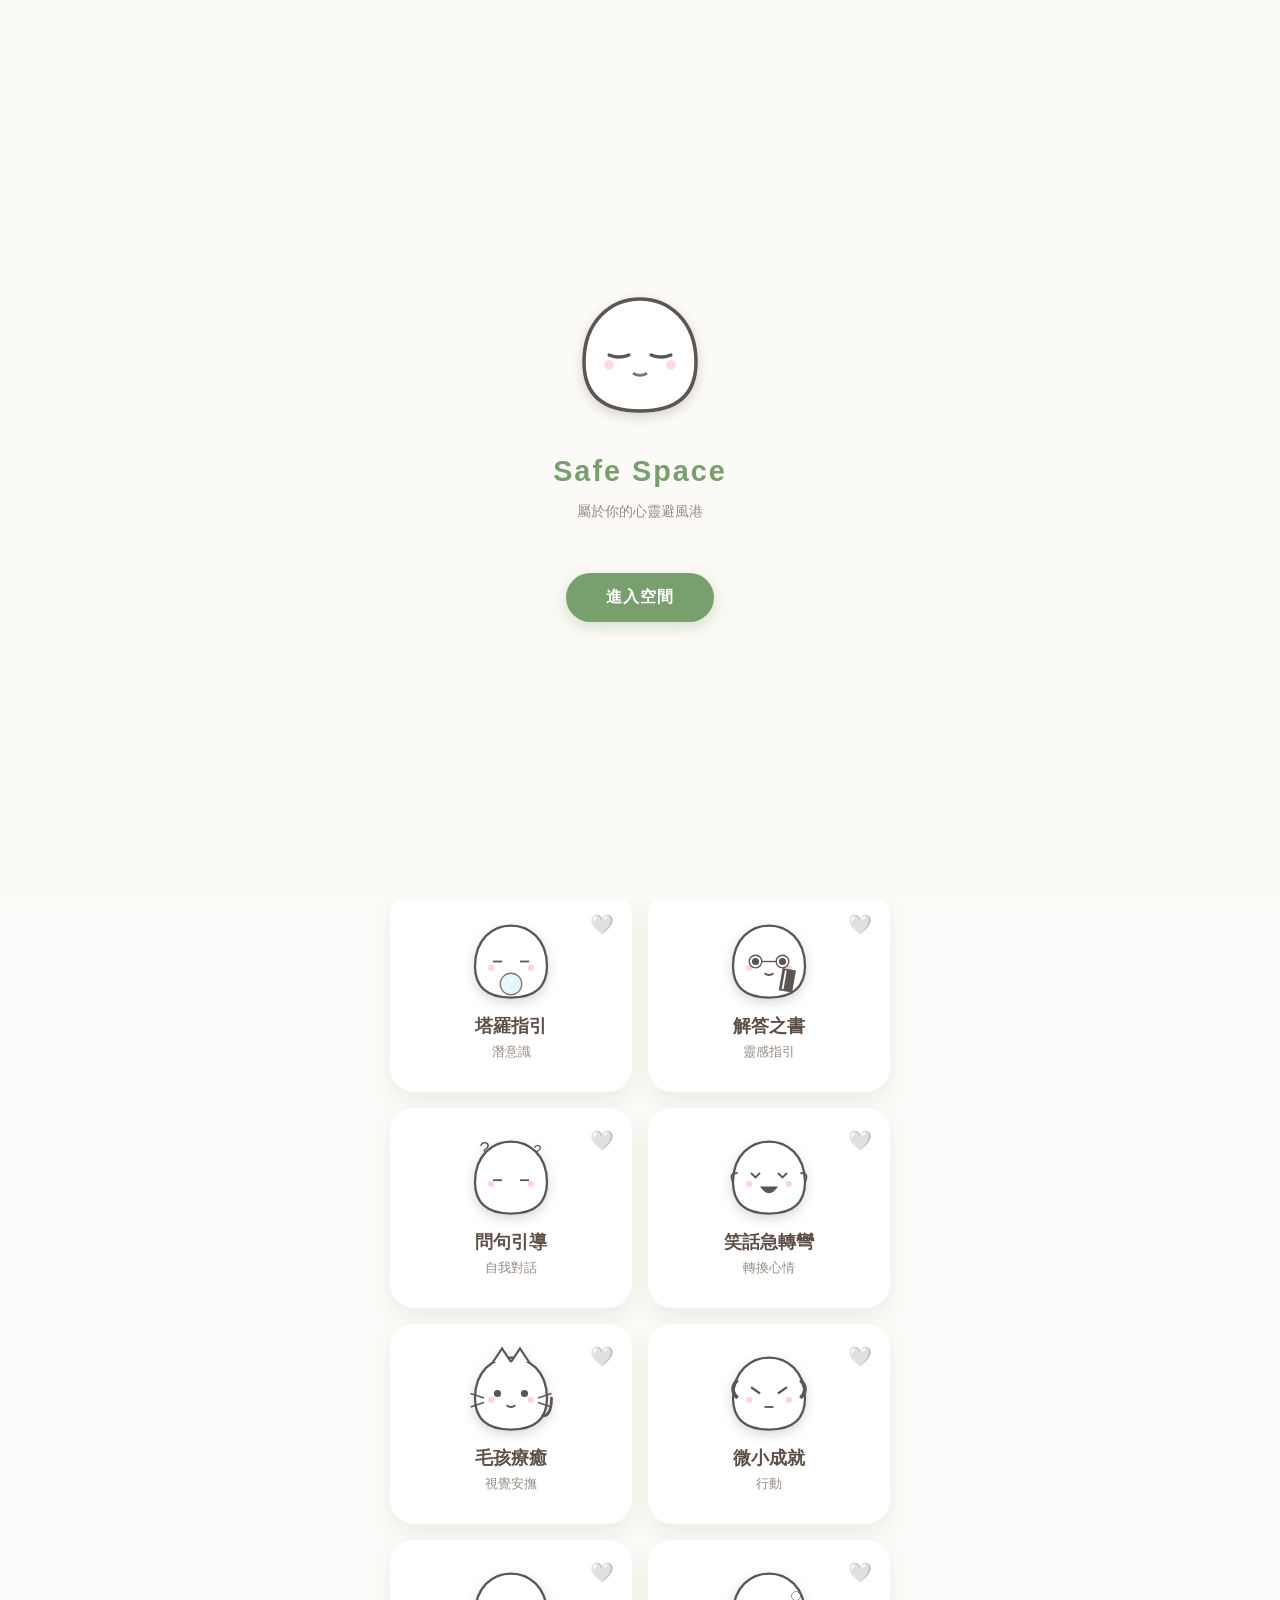
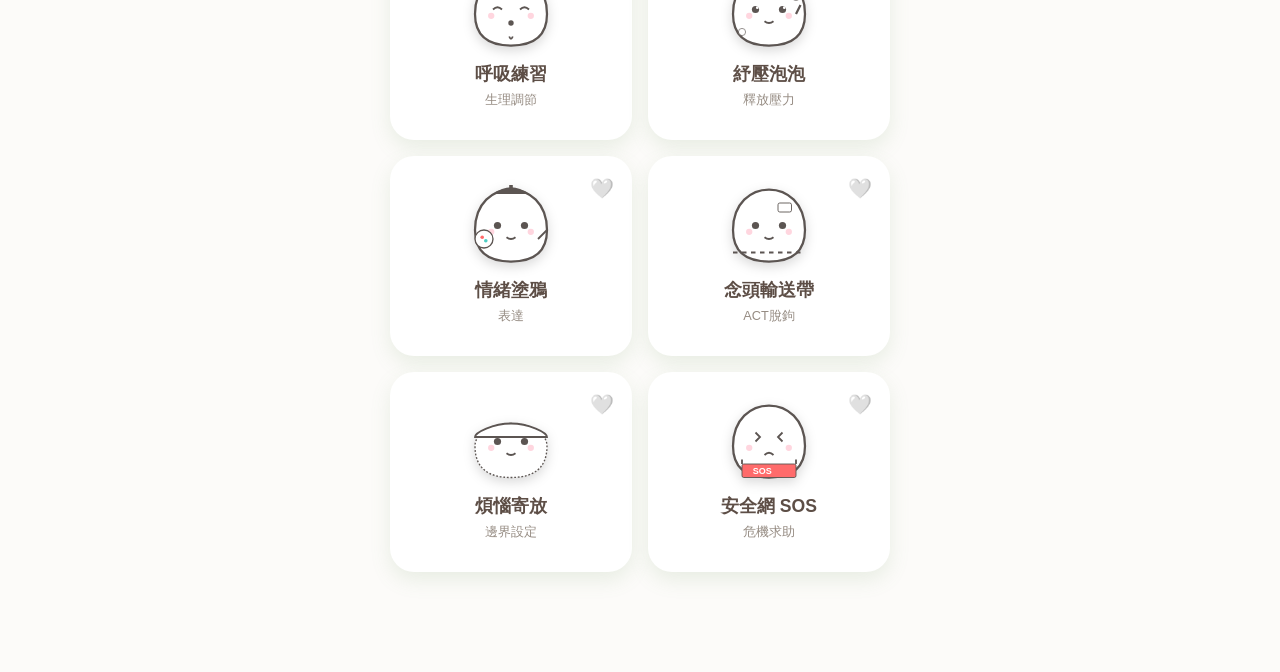
==== index.html @ 41a1d636 "Add files via upload" ====
<!DOCTYPE html>
<html lang="zh-TW">
<head>
    <meta charset="UTF-8">
    <meta name="viewport" content="width=device-width, initial-scale=1.0, maximum-scale=1.0, user-scalable=no">
    <title>Safe Space</title>
    <link href="https://fonts.googleapis.com/css2?family=Noto+Serif+TC:wght@400;700&family=Cinzel:wght@700&display=swap" rel="stylesheet">
    <link rel="icon" type="image/svg+xml" href="data:image/svg+xml,%3Csvg viewBox='0 0 100 100' fill='none' xmlns='http://www.w3.org/2000/svg'%3E%3Cpath d='M50 15C30 15 10 30 10 60C10 85 25 95 50 95C75 95 90 85 90 60C90 30 70 15 50 15Z' fill='%23FFFFFF' stroke='%23E0E0E0' stroke-width='3'/%3E%3Ccircle cx='35' cy='55' r='4' fill='%235C5552'/%3E%3Ccircle cx='65' cy='55' r='4' fill='%235C5552'/%3E%3Ccircle cx='28' cy='62' r='3' fill='%23FFD1DC' opacity='0.8'/%3E%3Ccircle cx='72' cy='62' r='3' fill='%23FFD1DC' opacity='0.8'/%3E%3C/svg%3E">

    <link rel="preconnect" href="https://fonts.googleapis.com">
    <link rel="preconnect" href="https://fonts.gstatic.com" crossorigin>
    <link href="https://fonts.googleapis.com/css2?family=Zen+Maru+Gothic:wght@400;500;700;900&display=swap" rel="stylesheet">

    <style>
        /* --- 🎨 核心視覺變數 (日夜切換系統) --- */
        :root {
            /* 日間模式 (預設) */
            --primary: #7A9F6E;       /* 抹茶綠 */
            --primary-dark: #58754F;
            --primary-light: #EBF2EA;
            --bg: #FCFAF7;            /* 米白 */
            --card-bg: #FFFFFF;
            --text-main: #5C5552;     /* 深暖灰 */
            --text-sub: #9E9894;
            --accent-warm: #D67D68;
            --radius-box: 24px;
            --radius-btn: 16px;
            --shadow-soft: 0 8px 20px rgba(122, 159, 110, 0.15);
            --glass: rgba(255, 255, 255, 0.90);
            --border-color: rgba(0,0,0,0.05);
            --pet-glow: drop-shadow(0 4px 6px rgba(0,0,0,0.15)); /* 麵團陰影 */
        }

        /* 🌙 深色模式 (溫暖的深夜可可色) */
        body.dark-mode {
            --primary: #9BC58B;       /* 亮一點的綠，對比才夠 */
            --primary-dark: #BCE0AF;
            --primary-light: #3D3A37; /* 深卡其背景 */
            --bg: #2C2927;            /* 深咖啡黑 */
            --card-bg: #383533;       /* 稍微亮一點的灰褐 */
            --text-main: #EDE8E4;     /* 暖白 */
            --text-sub: #ACA59F;      /* 暖灰 */
            --shadow-soft: 0 8px 20px rgba(0, 0, 0, 0.4);
            --glass: rgba(44, 41, 39, 0.90);
            --border-color: rgba(255,255,255,0.1);
            --pet-glow: drop-shadow(0 0 10px rgba(255, 255, 255, 0.2)); /* 夜晚發光 */
        }

        body {
            font-family: "Zen Maru Gothic", sans-serif;
            background-color: var(--bg);
            color: var(--text-main);
            margin: 0;
            padding: 24px 20px;
            display: flex;
            flex-direction: column;
            align-items: center;
            min-height: 100vh;
            line-height: 1.6;
            -webkit-tap-highlight-color: transparent;
            /* 關鍵：預設隱藏捲軸，等 Splash 結束才打開 */
            overflow: hidden; 
            transition: background-color 0.5s, color 0.5s;
        }

        /* --- 🎬 啟動畫面 (動態敘事版) --- */
        #splash-screen {
            position: fixed; top: 0; left: 0; width: 100%; height: 100%;
            background-color: var(--bg); z-index: 9999;
            display: flex; flex-direction: column;
            align-items: center; justify-content: center;
            transition: opacity 0.8s ease-out;
            /* 防止手機滑動看到後面 */
            touch-action: none; 
        }
        
        .splash-content { text-align: center; position: relative; }

        .splash-logo-container {
            width: 140px; height: 140px; margin: 0 auto 30px auto;
            position: relative;
            /* 1. 麵團慢慢進來 (從上方降落) */
            animation: doughEnter 2s cubic-bezier(0.34, 1.56, 0.64, 1) forwards;
            opacity: 0; /* 初始隱藏 */
        }

        /* 禪意麵團 */
        .zen-dough {
            width: 100%; height: 100%;
            /* 2. 進場後接續呼吸動畫 */
            animation: deepBreathe 6s ease-in-out infinite 2s; /* 延遲2秒等進場完 */
            filter: var(--pet-glow);
        }

        .splash-title {
            font-size: 1.8rem; font-weight: 900; color: var(--primary);
            letter-spacing: 2px; margin-bottom: 5px;
            /* 3. 標題慢慢出現 */
            opacity: 0;
            animation: fadeInUp 1.5s ease-out 1.5s forwards;
        }
        .splash-subtitle {
            font-size: 0.9rem; color: var(--text-sub); font-weight: 500;
            margin-bottom: 50px; opacity: 0;
            animation: fadeInUp 1.5s ease-out 1.8s forwards;
        }

        .start-btn {
            font-size: 1rem; color: white; font-weight: 700;
            padding: 14px 40px; 
            background: var(--primary);
            border: none;
            border-radius: 50px; cursor: pointer;
            box-shadow: 0 5px 15px rgba(122, 159, 110, 0.3);
            transition: all 0.3s;
            letter-spacing: 1px;
            opacity: 0;
            /* 4. 按鈕淡入 + 搖動一下 */
            animation: fadeInUp 1s ease-out 2.5s forwards, shakeBtn 0.5s ease-in-out 3s;
        }
        .start-btn:active { transform: scale(0.95); }

        /* 動畫定義 */
        @keyframes doughEnter {
            0% { transform: translateY(-50px) scale(0.8); opacity: 0; }
            100% { transform: translateY(0) scale(1); opacity: 1; }
        }
        @keyframes deepBreathe {
            0%, 100% { transform: scale(1) translateY(0); }
            50% { transform: scale(1.05) translateY(-5px); }
        }
        @keyframes fadeInUp {
            from { opacity: 0; transform: translateY(20px); }
            to { opacity: 1; transform: translateY(0); }
        }
        @keyframes shakeBtn {
            0%, 100% { transform: rotate(0deg); }
            25% { transform: rotate(-5deg); }
            75% { transform: rotate(5deg); }
        }


        /* --- 🏠 主介面 --- */
        /* 標題顏色與啟動頁同步 var(--primary) */
        header { text-align: center; margin-bottom: 24px; margin-top: 20px; width: 100%; max-width: 500px;}
        h1 { font-weight: 900; font-size: 2rem; margin: 0; color: var(--primary); letter-spacing: 1px; transition: color 0.5s; }
        p.subtitle { font-size: 0.95rem; color: var(--text-sub); margin-top: 5px; font-weight: 500; }

        /* --- 🔍 搜尋欄 --- */
        .search-container { width: 100%; max-width: 500px; margin-bottom: 24px; }
        #search-input {
            width: 100%; padding: 16px 24px; border-radius: 50px;
            border: 2px solid transparent; background: var(--card-bg);
            font-size: 1rem; font-family: "Zen Maru Gothic", sans-serif; font-weight: 700;
            color: var(--text-main); outline: none;
            box-shadow: var(--shadow-soft); box-sizing: border-box;
            transition: all 0.3s;
        }
        #search-input:focus { border-color: var(--primary); }
        #search-input::placeholder { color: var(--text-sub); font-weight: 500; opacity: 0.7; }

        /* --- 🚑 情緒快篩區 --- */
        .triage-section {
            width: 100%; max-width: 500px;
            background: var(--primary-light);
            padding: 24px; padding-bottom: 30px;
            border-radius: var(--radius-box);
            margin-bottom: 32px;
            position: relative;
            box-sizing: border-box;
            box-shadow: inset 0 0 0 2px rgba(255,255,255,0.1); /* 微調深色模式下的邊框 */
            transition: background 0.5s;
        }
        .triage-title { 
            font-size: 1.1rem; margin-bottom: 16px; 
            color: var(--primary-dark); font-weight: 900; text-align: center; 
        }

        .mood-grid {
            display: grid; grid-template-columns: 1fr 1fr 1fr; 
            gap: 12px; margin-bottom: 10px;
        }
        
        .mood-card {
            background: var(--card-bg); border: 3px solid transparent; 
            color: var(--text-main);
            padding: 10px 5px; border-radius: var(--radius-btn);
            cursor: pointer; transition: all 0.2s;
            display: flex; flex-direction: column; align-items: center; justify-content: center;
            box-shadow: 0 4px 0 rgba(0,0,0,0.05);
            height: 110px;
        }
        .mood-card:active { transform: translateY(4px); box-shadow: none; }
        .mood-card.active {
            background: var(--card-bg);
            transform: translateY(2px);
            box-shadow: inset 0 3px 5px rgba(0,0,0,0.2);
        }
        
        .mood-icon-svg { width: 60px; height: 60px; margin-bottom: 5px; }
        .mood-label { font-size: 0.85rem; font-weight: 700; line-height: 1.2; text-align: center;}

        /* --- 🛠️ 工具箱列表 --- */
        .toolbox-grid {
            display: grid; grid-template-columns: 1fr 1fr; gap: 16px;
            width: 100%; max-width: 500px; padding-bottom: 100px;
        }
        .feature-card {
            background: var(--card-bg); border-radius: var(--radius-box);
            padding: 20px 10px; display: flex; flex-direction: column;
            align-items: center; justify-content: flex-start; text-align: center;
            box-shadow: var(--shadow-soft); cursor: pointer;
            transition: transform 0.2s; height: 160px; position: relative;
            overflow: hidden; 
        }
        .feature-card:active { transform: scale(0.96); }
        
        .card-visual { 
            width: 90px; height: 90px; 
            margin-bottom: 10px; 
            position: relative;
        }
        .feature-svg { width: 100%; height: 100%; filter: var(--pet-glow); }

        .card-title { font-size: 1.1rem; color: var(--text-main); font-weight: 700; margin-bottom: 2px;}
        .card-tag { font-size: 0.8rem; color: var(--text-sub); font-weight: 500; }
        
        .card-fav-btn {
            position: absolute; top: 10px; right: 10px;
            font-size: 1.2rem; color: #EEE; padding: 8px;
            z-index: 5; transition: color 0.3s;
        }
        /* 深色模式下愛心底色調整 */
        body.dark-mode .card-fav-btn { color: #555; }
        .card-fav-btn.is-active { color: var(--accent-warm) !important; }

        .fav-fab-container { position: absolute; bottom: -15px; right: 15px; z-index: 10; }
        .fav-fab {
            width: 70px; height: 70px;
            background-color: var(--card-bg); color: var(--accent-warm);
            border-radius: 50%;
            display: flex; flex-direction: column; align-items: center; justify-content: center;
            box-shadow: 0 6px 15px rgba(122, 159, 110, 0.2);
            cursor: pointer; transition: all 0.2s;
            border: 3px solid var(--card-bg);
        }
        .fav-fab:active { transform: scale(0.9); }
        .fav-fab.active { background-color: var(--accent-warm); color: white; transform: scale(0.95); }
        .fav-icon { font-size: 1.4rem; line-height: 1; margin-bottom: 2px; }
        .fav-text { font-size: 0.75rem; font-weight: 900; line-height: 1; }

        /* --- 📱 Modal --- */
        #active-feature-container {
            position: fixed; top: 0; left: 0; right: 0; bottom: 0;
            background: var(--bg); z-index: 1000;
            display: none; flex-direction: column; padding: 24px;
            animation: slideUp 0.3s ease-out;
        }
        @keyframes slideUp {
            from { transform: translateY(20px); opacity: 0; }
            to { transform: translateY(0); opacity: 1; }
        }
        .modal-header { display: flex; justify-content: flex-end; margin-bottom: 40px; }
        .close-btn {
            padding: 10px 20px; background: var(--primary-light); border-radius: 20px;
            border: none; cursor: pointer; font-family: "Zen Maru Gothic", sans-serif;
            font-weight: 700; color: var(--text-main);
        }

        /* --- ⚙️ 設定齒輪 (更明顯精緻) --- */
        .settings-fab {
            position: fixed; bottom: 30px; left: 20px; z-index: 2000;
            width: 60px; height: 60px; /* 加大 */
            background: var(--card-bg); 
            backdrop-filter: blur(10px);
            border-radius: 50%;
            /* 加強陰影與邊框光澤 */
            box-shadow: 0 8px 25px rgba(0,0,0,0.15), 0 0 0 1px rgba(255,255,255,0.5);
            display: flex; align-items: center; justify-content: center;
            cursor: pointer; transition: all 0.3s;
        }
        .settings-fab:hover { transform: scale(1.05); }
        .settings-fab:active { transform: rotate(90deg) scale(0.95); }
        .gear-icon { width: 32px; height: 32px; fill: var(--text-main); }

        /* --- ⚙️ 設定 Modal (溫暖磨砂質感) --- */
        #settings-modal {
            position: fixed; top: 0; left: 0; width: 100%; height: 100%;
            background: rgba(0,0,0,0.4); z-index: 3000;
            display: none; align-items: center; justify-content: center;
            opacity: 0; transition: opacity 0.3s;
        }
        #settings-modal.show { opacity: 1; }
        .settings-content {
            background: var(--glass);
            width: 85%; max-width: 360px;
            border-radius: var(--radius-box);
            padding: 24px;
            box-shadow: 0 15px 50px rgba(0,0,0,0.3);
            backdrop-filter: blur(25px);
            border: 1px solid var(--border-color);
            transform: scale(0.9); transition: transform 0.3s cubic-bezier(0.175, 0.885, 0.32, 1.275);
            max-height: 80vh; overflow-y: auto;
        }
        #settings-modal.show .settings-content { transform: scale(1); }
        
        .settings-header { display: flex; justify-content: space-between; align-items: center; margin-bottom: 20px; border-bottom: 2px solid var(--border-color); padding-bottom: 10px; }
        .settings-title { font-size: 1.3rem; font-weight: 900; color: var(--text-main); }
        
        .setting-section-title {
            font-size: 0.85rem; font-weight: 900; color: var(--primary);
            margin-top: 15px; margin-bottom: 8px; text-transform: uppercase; letter-spacing: 1px;
        }

        .setting-item {
            display: flex; align-items: center; justify-content: space-between;
            padding: 12px 0; border-bottom: 1px solid var(--border-color);
        }
        .setting-item:last-child { border-bottom: none; }
        
        .st-label { font-weight: 700; color: var(--text-main); display: flex; align-items: center; gap: 10px; font-size: 0.95rem; }
        .st-icon { font-size: 1.2rem; width: 25px; text-align: center; }
        
        .setting-input {
            border: 2px solid var(--border-color); background: rgba(255,255,255,0.1);
            padding: 8px 12px; border-radius: 12px;
            font-family: inherit; font-weight: 700; color: var(--text-main);
            width: 120px; text-align: right; outline: none; transition: border 0.3s;
        }
        .setting-input:focus { border-color: var(--primary); background: var(--card-bg); }

        .toggle-switch {
            width: 46px; height: 26px; background: #DDD;
            border-radius: 20px; position: relative; cursor: pointer; transition: background 0.3s;
        }
        /* 深色模式下的 Toggle 背景變深一點 */
        body.dark-mode .toggle-switch { background: #555; }
        
        .toggle-switch::after {
            content: ''; position: absolute; top: 3px; left: 3px;
            width: 20px; height: 20px; background: white;
            border-radius: 50%; box-shadow: 0 2px 5px rgba(0,0,0,0.2);
            transition: left 0.3s cubic-bezier(0.175, 0.885, 0.32, 1.275);
        }
        .toggle-switch.active { background: var(--primary); }
        .toggle-switch.active::after { left: 23px; }

        .btn-action {
            width: 100%; padding: 12px; background: var(--card-bg);
            border: 1px solid var(--border-color); border-radius: 12px;
            font-weight: 700; color: var(--text-main); margin-top: 5px;
            cursor: pointer; display: flex; align-items: center; justify-content: center; gap: 8px;
            transition: background 0.2s;
        }
        .btn-action:active { filter: brightness(0.95); }
        .danger-btn { color: #FF6B6B; border-color: #FF6B6B; margin-top: 10px; background: transparent; }


        /* --- ☁️ 麵團精靈本體 --- */
        #spirit-pet {
            position: fixed; width: 80px; height: 80px; z-index: 2001;
            cursor: grab; touch-action: none; display: none;
            -webkit-tap-highlight-color: transparent;
        }
        #spirit-pet:active { cursor: grabbing; }
        #spirit-pet.auto-moving { transition: top 3s ease-in-out, left 3s ease-in-out; }
        .pet-svg-body {
            width: 100%; height: 100%;
            filter: var(--pet-glow); /* 支援夜間發光 */
            animation: petFloat 4s ease-in-out infinite;
        }
        @keyframes petFloat {
            0%, 100% { transform: translateY(0) scale(1); }
            50% { transform: translateY(-6px) scale(1.03); }
        }
        .pet-shake { animation: shake 0.4s ease-in-out; }
        @keyframes shake {
            0% { transform: rotate(0deg); }
            25% { transform: rotate(-10deg); }
            50% { transform: rotate(10deg); }
            75% { transform: rotate(-5deg); }
            100% { transform: rotate(0deg); }
        }
        .pet-speech-bubble {
            position: absolute; top: -60px; left: 50%;
            transform: translateX(-50%) scale(0);
            background: var(--card-bg); padding: 10px 16px; border-radius: 18px;
            font-size: 0.9rem; color: var(--text-main); font-weight: 700;
            white-space: nowrap; box-shadow: 0 4px 15px rgba(0,0,0,0.15);
            opacity: 0; transition: all 0.3s cubic-bezier(0.175, 0.885, 0.32, 1.275);
            pointer-events: none; border: 2px solid var(--primary-light); z-index: 2002;
        }
        .pet-speech-bubble::after {
            content: ''; position: absolute; bottom: -8px; left: 50%;
            transform: translateX(-50%); border-width: 8px 8px 0; border-style: solid;
            border-color: var(--card-bg) transparent transparent transparent;
        }
        .pet-speech-bubble.show { transform: translateX(-50%) scale(1); opacity: 1; top: -75px; }
        /* 顏文字專用字體 (強制 Arial) */
        .kaomoji { font-family: "Arial", sans-serif; font-weight: normal; display: inline-block; }

        /* --- SVG 動畫關鍵影格 --- */
        @keyframes blink { 0%, 90%, 100% { transform: scaleY(1); } 95% { transform: scaleY(0.1); } }
        @keyframes sway { 0%, 100% { transform: rotate(-5deg); } 50% { transform: rotate(5deg); } }
        @keyframes breathe { 0%, 100% { transform: scale(0.95); } 50% { transform: scale(1.05); } }
        @keyframes floatItem { 0%, 100% { transform: translateY(0); } 50% { transform: translateY(-5px); } }
        @keyframes spinEye { 0% { transform: rotate(0deg); } 100% { transform: rotate(360deg); } }
        @keyframes tearDrop { 0% { opacity: 0; transform: translateY(0); } 50% { opacity: 1; } 100% { opacity: 0; transform: translateY(10px); } }
        @keyframes panicWave { 0%, 100% { transform: rotate(-20deg); } 50% { transform: rotate(20deg); } }
        @keyframes muscleFlex { 0%, 100% { transform: scale(1); } 50% { transform: scale(1.1); } }
        @keyframes lidOpen { 0%, 100% { transform: rotate(0); } 50% { transform: rotate(-20deg) translateY(-5px); } }
        @keyframes conveyorMove { 0% { transform: translateX(0); opacity: 1; } 100% { transform: translateX(40px); opacity: 0; } }
/* --- ☁️ 麵團精靈 DBT 數位工藝版 (Platinum Edition) CSS --- */

:root {
    --dbt-text: #5D5553;
    --dbt-card-bg: #fff;
    --dbt-shadow: rgba(93, 85, 83, 0.15);
    
    /* Foil 4.0: 白金磨砂 */
    --foil-bg: linear-gradient(135deg, #fdfdfd 0%, #ebebeb 40%, #e0e0e0 100%);
    --foil-holo: linear-gradient(125deg, transparent 35%, rgba(200,230,255,0.08) 48%, rgba(255,255,255,0.3) 50%, rgba(200,230,255,0.08) 52%, transparent 65%);
    --foil-noise: url("data:image/svg+xml,%3Csvg viewBox='0 0 200 200' xmlns='http://www.w3.org/2000/svg'%3E%3Cfilter id='noiseFilter'%3E%3CfeTurbulence type='fractalNoise' baseFrequency='0.9' numOctaves='3' stitchTiles='stitch'/%3E%3C/filter%3E%3Crect width='100%25' height='100%25' filter='url(%23noiseFilter)' opacity='0.08'/%3E%3C/svg%3E");
    --foil-border: rgba(255,255,255,0.9);
    --foil-highlight: rgba(255,255,255,0.95);
    
    --card-grain: url("data:image/svg+xml,%3Csvg viewBox='0 0 200 200' xmlns='http://www.w3.org/2000/svg'%3E%3Cfilter id='paperNoise'%3E%3CfeTurbulence type='fractalNoise' baseFrequency='1.2' numOctaves='3' stitchTiles='stitch'/%3E%3C/filter%3E%3Crect width='100%25' height='100%25' filter='url(%23paperNoise)' opacity='0.06'/%3E%3C/svg%3E");

    --sticker-blend: multiply;
    --sticker-opacity: 0.96;
    
    /* 新增：粒子顏色 (淺色模式下要深一點才看得到) */
    --particle-color: rgb(255, 255, 90); 
}

body.dark-mode {
    --dbt-text: #e0e0e0;
    --dbt-card-bg: #262626;
    --dbt-shadow: rgba(0,0,0,0.8);
    
    --foil-bg: linear-gradient(135deg, #4a4a4a 0%, #333 50%, #404040 100%);
    --foil-holo: linear-gradient(125deg, transparent 30%, rgba(255,255,255,0.04) 50%, transparent 70%);
    
    --foil-border: rgba(255,255,255,0.12);
    --foil-highlight: rgba(255,255,255,0.08);
    
    --sticker-blend: normal;
    --sticker-opacity: 1;
    
    /* 深色模式下是亮的 */
    --particle-color: rgba(255, 255, 255, 0.3);
}

/* 基礎設定 */
.dbt-wrapper {
    width: 100%; height: 100%;
    display: flex; flex-direction: column;
    position: relative;
    color: var(--dbt-text);
    overscroll-behavior: none;
    box-sizing: border-box;
    overflow: hidden; 
    font-family: inherit;
}
.dbt-wrapper *::-webkit-scrollbar { display: none; }
.dbt-wrapper * { -ms-overflow-style: none; scrollbar-width: none; }

.dbt-stage {
    flex: 1; width: 100%;
    display: flex; flex-direction: column;
    align-items: center; justify-content: center;
    animation: dbtFadeIn 0.7s cubic-bezier(0.2, 0.8, 0.2, 1);
    position: relative;
    z-index: 2;
    padding: 20px 0;
    box-sizing: border-box;
    transform: translateZ(0); 
}
@keyframes dbtFadeIn { 
    from { opacity: 0; transform: scale(0.97) translateY(10px); } 
    to { opacity: 1; transform: scale(1) translateY(0); } 
}

/* --- 階段 1: 麵團選擇 --- */
.dough-grid {
    display: grid; grid-template-columns: 1fr 1fr; gap: 20px;
    width: 100%; max-width: 320px; margin-top: 10px;
}
.dough-btn {
    display: flex; flex-direction: column; align-items: center;
    cursor: pointer; transition: transform 0.2s;
    -webkit-tap-highlight-color: transparent;
    padding: 10px; border-radius: 20px;
}
.dough-btn:active { transform: scale(0.95); }
.dough-svg {
    width: 85px; height: 85px; transition: 0.3s;
    filter: drop-shadow(0 8px 12px var(--dbt-shadow));
}
.dough-label {
    margin-top: 10px; font-size: 0.95rem; font-weight: bold; letter-spacing: 1px; opacity: 0.9;
    color: var(--dbt-text);
    text-shadow: 0 1px 1px rgba(255,255,255,0.8);
}
body.dark-mode .dough-label { text-shadow: 0 -1px 0 rgba(0,0,0,0.5); }

/* --- Foil 4.0: 白金卡包 --- */
.pack-visual {
    background: var(--foil-bg);
    border-radius: 14px;
    border: 1px solid var(--foil-border);
    box-shadow: 
        inset 0 0 30px var(--foil-highlight), 
        inset 0 0 2px rgba(0,0,0,0.05),
        0 15px 40px var(--dbt-shadow);
    display: flex; flex-direction: column; align-items: center; justify-content: center;
    position: relative;
    overflow: hidden;
}
.pack-visual::before {
    content: ''; position: absolute; top: 0; left: 0; width: 100%; height: 100%;
    background-image: var(--foil-noise);
    opacity: 0.5; pointer-events: none; mix-blend-mode: overlay; z-index: 1;
}
.pack-visual::after {
    content: ''; position: absolute; top: -50%; left: -50%; width: 200%; height: 200%;
    background: var(--foil-holo);
    opacity: 0.9; pointer-events: none; z-index: 2;
    transform: rotate(30deg);
}
.pack-sticker {
    background: var(--dbt-card-bg);
    width: 74%; padding: 20px 10px; border-radius: 6px; 
    display: flex; flex-direction: column; align-items: center;
    box-shadow: 0 2px 4px rgba(0,0,0,0.1); 
    mix-blend-mode: var(--sticker-blend); 
    opacity: var(--sticker-opacity);
    z-index: 3;
    transform: translateZ(2px); 
    border: 1px solid rgba(0,0,0,0.03);
}
.pack-crimp-top, .pack-crimp-bottom {
    position: absolute; left: 0; width: 100%; height: 18px;
    background: repeating-linear-gradient(90deg, 
        transparent 0px, transparent 2px, 
        rgba(0,0,0,0.05) 2px, rgba(0,0,0,0.05) 3px); 
    z-index: 5; opacity: 0.8;
}
.pack-crimp-top { top: 0; border-bottom: 1px solid rgba(255,255,255,0.4); }
.pack-crimp-bottom { bottom: 0; border-top: 1px solid rgba(255,255,255,0.4); }

/* --- 階段 2: 3D 轉盤 --- */
.carousel-container {
    width: 100%; height: 340px;
    perspective: 900px; 
    display: flex; align-items: center; justify-content: center;
    overflow: visible; padding: 20px 0;
}
.pack-carousel {
    position: relative; width: 180px; height: 290px;
    transform-style: preserve-3d;
    transition: transform 0.1s linear; 
    cursor: grab;
}
.pack-carousel:active { cursor: grabbing; }

.pack-3d-item {
    position: absolute; top: 0; left: 0; width: 100%; height: 100%;
    backface-visibility: hidden;
}
.pack-3d-item .pack-side {
    position: absolute; left: -5px; top: 5px; width: 5px; height: 97%;
    background: linear-gradient(to bottom, #ccc, #eee, #ccc); 
    transform: rotateY(-90deg); transform-origin: right;
    border-radius: 3px 0 0 3px; opacity: 0.8;
}
body.dark-mode .pack-3d-item .pack-side { background: linear-gradient(to bottom, #333, #555, #333); }

/* --- 階段 3: 撕卡包 --- */
.rip-container {
    position: relative; width: 220px; height: 330px; margin-top: 10px;
    perspective: 600px; 
}
.rip-strip-touch {
    position: absolute; top: 0; left: 0; width: 100%; height: 70px;
    z-index: 20; cursor: grab; background: transparent;
}
.rip-hint-text {
    position: absolute; top: 20px; width: 100%; text-align: center;
    font-size: 0.75rem; letter-spacing: 2px; color: var(--dbt-text); opacity: 0.5;
    pointer-events: none; transition: opacity 0.3s;
    text-shadow: 0 1px 1px rgba(255,255,255,0.8);
}
.rip-strip-moving {
    position: absolute; top: 0; left: 0; width: 100%; height: 50px;
    background: var(--foil-bg); 
    z-index: 10; opacity: 0;
    display: flex; align-items: center; justify-content: center;
    border-radius: 14px 14px 0 0;
    box-shadow: 0 5px 15px rgba(0,0,0,0.1);
    overflow: hidden;
}
.rip-strip-moving::before {
    content: ''; position: absolute; top:0; left:0; width:100%; height:100%;
    background-image: var(--foil-noise); opacity: 0.6; mix-blend-mode: overlay;
}
.rip-trace-top {
    position: absolute; top: 50px; left: 0; width: 0%; height: 12px;
    background: rgba(0,0,0,0.15); 
    z-index: 5; pointer-events: none; opacity: 0;
    clip-path: polygon(0% 0%, 100% 0%, 100% 100%, 0% 100%, 5% 80%, 10% 100%, 15% 80%, 20% 100%, 25% 80%, 30% 100%, 35% 80%, 40% 100%, 45% 80%, 50% 100%, 55% 80%, 60% 100%, 65% 80%, 70% 100%, 75% 80%, 80% 100%, 85% 80%, 90% 100%, 95% 80%);
}

/* --- 階段 4: 抽卡與細節 --- */
.real-card-stack { 
    width: 260px; height: 400px; position: relative; perspective: 1000px; 
    z-index: 10; margin-top: -10px;
}
.real-card-item {
    position: absolute; top: 0; left: 0; width: 100%; height: 100%;
    border-radius: 16px;
    transition: transform 0.7s cubic-bezier(0.34, 1.56, 0.64, 1);
    transform-style: preserve-3d;
    box-shadow: 0 10px 30px var(--dbt-shadow);
}
.card-face-style {
    background-color: var(--dbt-card-bg);
    border-radius: 16px;
    display: flex; flex-direction: column; align-items: center; 
    box-sizing: border-box;
    background-image: url("data:image/svg+xml,%3Csvg width='100' height='100' viewBox='0 0 100 100' xmlns='http://www.w3.org/2000/svg'%3E%3Cg fill='%239C92AC' fill-opacity='0.03'%3E%3Cpath d='M11 18c3.866 0 7-3.134 7-7s-3.134-7-7-7-7 3.134-7 7 3.134 7 7 3.134 7 7 3.134 7 7 7zm48 25c3.866 0 7-3.134 7-7s-3.134-7-7-7-7 3.134-7 7 3.134 7 7 3.134 7 7 3.134 7 7 7z' /%3E%3C/g%3E%3C/svg%3E");
    border: 1px solid rgba(0,0,0,0.05);
    position: relative;
    overflow: hidden; 
}
.card-face-style::before {
    content: ''; position: absolute; top: 0; left: 0; width: 100%; height: 100%;
    background-image: var(--card-grain);
    mix-blend-mode: multiply; pointer-events: none; z-index: 0;
}
.card-border-inner {
    position: absolute; top: 14px; left: 14px; right: 14px; bottom: 14px;
    border: 1px solid rgba(107, 97, 94, 0.1);
    border-radius: 10px; pointer-events: none; z-index: 1;
    box-shadow: inset 0 0 0 1px rgba(255,255,255,0.6);
}
.real-card-face {
    position: absolute; width: 100%; height: 100%;
    backface-visibility: hidden;
    padding: 30px 25px;
    justify-content: center;
    z-index: 2; 
}
.letterpress-text {
    text-shadow: 0 1px 0 rgba(255,255,255,0.9), 0 -1px 0 rgba(0,0,0,0.05);
}
body.dark-mode .letterpress-text {
    text-shadow: 0 -1px 0 rgba(0,0,0,0.6), 0 1px 0 rgba(255,255,255,0.05);
}
.shine-inner {
    position: absolute; top: 0; left: 0; width: 100%; height: 100%;
    pointer-events: none; overflow: hidden; z-index: 20; border-radius: 16px;
}
.shine-inner::after {
    content: ""; position: absolute; top: -50%; left: -50%; width: 200%; height: 200%;
    background: linear-gradient(to bottom right, transparent 40%, rgba(255,255,255,0.8) 50%, transparent 60%);
    transform: rotate(30deg) translateY(-100%);
    opacity: 0; transition: opacity 0.1s;
}
.shine-active::after {
    opacity: 1;
    animation: shineMove 0.8s ease-out forwards;
    mix-blend-mode: overlay;
}
@keyframes shineMove { from { transform: rotate(30deg) translateY(-100%); } to { transform: rotate(30deg) translateY(100%); } }

.real-card-back {
    width: 100%; height: 100%; 
    background-color: var(--card-theme-bg); 
    border: 12px solid var(--dbt-card-bg);
    box-shadow: inset 0 0 15px rgba(0,0,0,0.05);
    border-radius: 16px; 
    box-sizing: border-box; 
    display: flex; align-items: center; justify-content: center;
    position: relative; overflow: hidden;
}
.real-card-back::before {
    content: ''; position: absolute; top: 0; left: 0; width: 100%; height: 100%;
    background-image: var(--card-grain);
    mix-blend-mode: multiply; opacity: 0.5;
}
.real-card-front { transform: rotateY(180deg); }
.flipped { transform: rotateY(180deg); }
.discarded { transform: translateX(180%) rotate(25deg); opacity: 0; }

/* --- Affirmation Overlay (全螢幕肯定 - 修正延遲) --- */
.affirmation-overlay {
    position: fixed; top: 0; left: 0; width: 100%; height: 100%;
    background: rgba(255,255,255,0.8); /* 稍微不透明一點，增加覆蓋感 */
    backdrop-filter: blur(20px);
    z-index: 9999;
    display: flex; flex-direction: column; align-items: center; justify-content: center;
    padding: 40px; box-sizing: border-box;
    opacity: 0; pointer-events: none; 
    transition: opacity 0.8s ease; /* 加快一點點 */
}
body.dark-mode .affirmation-overlay { background: rgba(0,0,0,0.85); }

.affirmation-content {
    max-width: 400px; width: 100%;
    text-align: center;
    transform: translateY(20px);
    transition: transform 1s ease;
}
.affirmation-text {
    font-size: 1.15rem; line-height: 1.8; color: var(--dbt-text);
    font-weight: 500; text-align: justify;
    letter-spacing: 1px;
}
.affirmation-close {
    margin-top: 40px; font-size: 0.85rem; opacity: 0; 
    transition: opacity 1s ease 2s;
    cursor: pointer; letter-spacing: 2px;
}
.affirmation-active { opacity: 1; pointer-events: auto; }
.affirmation-active .affirmation-content { transform: translateY(0); }
.affirmation-active .affirmation-close { opacity: 0.6; }

/* 懸浮微塵特效 (Floating Dust) - 增強版 */
.floating-particle {
    position: absolute;
    background: radial-gradient(circle, var(--particle-color) 20%, transparent 100%); /* 使用變數 */
    border-radius: 50%;
    pointer-events: none;
    opacity: 0; /* 初始隱藏 */
}

/* --- 階段 5: 總覽 --- */
.summary-grid {
    display: flex; justify-content: flex-start; gap: 15px;
    width: 100%; overflow-x: auto; 
    padding: 20px 20px 40px 20px; box-sizing: border-box;
    scroll-snap-type: x mandatory;
}
.summary-grid::after { content: ''; display: block; width: 20px; flex-shrink: 0; }

.mini-card {
    flex: 0 0 140px; height: 210px;
    padding: 15px; 
    box-shadow: 0 4px 10px var(--dbt-shadow);
    scroll-snap-align: center; cursor: zoom-in;
    justify-content: flex-start; text-align: center;
    position: relative;
    border-radius: 12px;
}

/* Lightbox */
.card-lightbox {
    position: fixed; top: 0; left: 0; width: 100%; height: 100%;
    background: rgba(0,0,0,0.85); z-index: 3000;
    display: flex; align-items: center; justify-content: center;
    backdrop-filter: blur(8px); padding: 20px; box-sizing: border-box;
}
.lightbox-content {
    width: 100%; max-width: 320px; 
    animation: zoomUp 0.4s cubic-bezier(0.19, 1, 0.22, 1);
}
.lightbox-card-face {
    width: 100%; min-height: 480px;
    padding: 30px; 
    box-shadow: 0 20px 60px rgba(0,0,0,0.4);
    max-height: 80vh; overflow-y: auto;
    justify-content: flex-start;
}
@keyframes zoomUp { from { transform: scale(0.95) translateY(20px); opacity: 0; } to { transform: scale(1) translateY(0); opacity: 1; } }

.dbt-btn {
    border: 1px solid var(--dbt-text); background: transparent;
    padding: 10px 30px; border-radius: 30px;
    color: var(--dbt-text); font-size: 0.9rem; cursor: pointer; margin: 20px 0;
    transition: all 0.2s;
    box-shadow: 0 2px 5px rgba(0,0,0,0.05);
}
.dbt-btn:active { background: var(--dbt-text); color: var(--dbt-card-bg); transform: scale(0.98); }
/* --- 解答之書專用樣式 (Namespace: .ab-) --- */
/* --- 解答之書 : 皇家典藏 · 實體終極補完版 --- */

/* 1. 舞台設定 (🔥 修正：手機強制滿版 + 去除白邊) */
/* 🔥 1. 替換這個：強制滿版 + 允許動畫溢出 */
.ab-container {
    position: relative;
    display: flex;
    flex-direction: column;
    align-items: center;
    justify-content: center;
    
    /* --- 強制突破父層限制 --- */
    width: 100vw; 
    left: 50%; 
    right: 50%; 
    margin-left: -50vw; 
    margin-right: -50vw;
    /* ---------------------- */

    min-height: 600px;
    padding-bottom: 25vh;
    perspective: 2500px;
    
    /* 🔥 關鍵修正：改為 visible，絕對不要 hidden，否則書浮起來會被切頭 */
    overflow: visible; 
    
    touch-action: none;
}

/* 2. 書本容器 */
.ab-book {
    position: relative;
    width: 280px; height: 400px; 
    transform-style: preserve-3d;
    transform: rotateY(calc(-30deg + var(--rY, 0deg))) rotateX(calc(10deg + var(--rX, 0deg)));
    transition: transform 0.1s ease-out; 
    cursor: pointer;
    z-index: 10;
}

/* 懸浮動畫 */
.ab-book { animation: floatBook 6s ease-in-out infinite; }
@keyframes floatBook {
    0%, 100% { top: 0px; }
    50% { top: -20px; }
}

/* 打開狀態 */
.ab-book.is-open {
    transform: rotateY(-5deg) rotateX(0deg) translateX(60px) !important;
    transition: transform 1.2s cubic-bezier(0.2, 0.8, 0.2, 1);
}

/* 3. 書脊 (Spine) */
.ab-spine {
    position: absolute; top: 0; bottom: 0; 
    left: -40px; width: 40px;
    background-color: #16213e;
    transform-origin: right; 
    transform: rotateY(-90deg);
    display: flex; align-items: center; justify-content: center;
    z-index: 5;
    border: 1px solid rgba(0,0,0,0.2);
    box-shadow: inset 10px 0 20px rgba(0,0,0,0.6);
}
.ab-spine-text {
    writing-mode: vertical-rl; transform: rotate(180deg);
    color: #c9a227; font-family: 'Cinzel', serif; font-size: 1rem;
    letter-spacing: 4px; opacity: 0.8;
}

/* 4. 封面群組 */
.ab-cover-group {
    position: absolute; top: 0; left: 0; width: 100%; height: 100%;
    transform-origin: left; transform-style: preserve-3d;
    transition: transform 1.8s cubic-bezier(0.645, 0.045, 0.355, 1);
    z-index: 50;
}
.ab-book.is-open .ab-cover-group { transform: rotateY(-165deg); }

/* 4.1 封面正面 */
.ab-cover-front {
    position: absolute; top: 0; left: 0; width: 100%; height: 100%;
    background-color: #151b29;
    background-image: 
        repeating-linear-gradient(45deg, rgba(255,255,255,0.03) 0px, rgba(255,255,255,0.03) 2px, transparent 2px, transparent 10px),
        repeating-linear-gradient(-45deg, rgba(255,255,255,0.02) 0px, rgba(255,255,255,0.02) 2px, transparent 2px, transparent 15px),
        radial-gradient(circle at 50% 50%, rgba(201, 162, 39, 0.1) 1px, transparent 1px);
    background-size: auto, auto, 24px 24px;
    backface-visibility: hidden; border-radius: 0 8px 8px 0;
    border: 2px solid #0b101a;
    box-shadow: inset 0 0 0 4px #c9a227;
    display: flex; flex-direction: column; align-items: center; justify-content: center;
    color: #c9a227; overflow: hidden; 
}

/* 光照層 */
.ab-shine {
    position: absolute; top: 0; left: 0; right: 0; bottom: 0;
    background: radial-gradient(circle at var(--light-x, 50%) var(--light-y, 50%), rgba(255,255,255,0.3) 0%, transparent 50%);
    mix-blend-mode: overlay; pointer-events: none; z-index: 10;
}

/* 4.2 封面內面 */
.ab-cover-back {
    position: absolute; top: 0; left: 0; width: 100%; height: 100%;
    background-color: #1a1a2e; 
    transform: rotateY(180deg); backface-visibility: hidden;
    border-radius: 8px 0 0 8px;
    box-shadow: inset 0 0 0 3px #c9a227;
    display: flex; align-items: center; justify-content: center;
}
.ab-cover-back::after {
    content: ''; width: 88%; height: 92%;
    background-color: #fdfbf7; border-radius: 2px;
    background-image: linear-gradient(to right, rgba(0,0,0,0.05) 1px, transparent 1px);
    background-size: 4px 4px;
    box-shadow: inset 0 0 20px rgba(0,0,0,0.1), 0 0 0 1px rgba(0,0,0,0.1);
}

/* 5. 實體封底 (Exterior Back) */
.ab-cover-exterior-back {
    position: absolute; top: 0; left: 0; width: 100%; height: 100%;
    background-color: #151b29;
    transform: translateZ(-40px) rotateY(180deg); 
    border-radius: 8px 0 0 8px;
    border: 2px solid #0b101a;
    background-image: 
        repeating-linear-gradient(45deg, rgba(255,255,255,0.03) 0px, rgba(255,255,255,0.03) 2px, transparent 2px, transparent 10px),
        repeating-linear-gradient(-45deg, rgba(255,255,255,0.02) 0px, rgba(255,255,255,0.02) 2px, transparent 2px, transparent 15px);
    box-shadow: inset 0 0 50px rgba(0,0,0,0.8);
    z-index: 0;
}

/* 6. 內頁主體 */
.ab-pages {
    position: absolute; top: 8px; bottom: 8px; left: 4px; right: 12px;
    background-color: #fdfbf7; z-index: 1; transform-style: preserve-3d;
    transform: translateZ(-20px); 
    box-shadow: inset 20px 0 30px rgba(0,0,0,0.15); /* 稍微簡化陰影，因為我們有實體邊緣了 */
    display: flex; align-items: center; justify-content: center;
    text-align: center; padding: 20px; overflow: visible; /* 改為 visible 以顯示側邊 */
}

/* 實體封口 (上下) */
.ab-pages-bottom {
    position: absolute; bottom: -18px; left: 0; width: 100%; height: 18px;
    background-color: #e6e6e6; transform-origin: top; transform: rotateX(-90deg);
    background-image: repeating-linear-gradient(to bottom, #e0e0e0 0px, #e0e0e0 1px, #f0f0f0 1px, #f0f0f0 2px);
    box-shadow: inset 0 0 10px rgba(0,0,0,0.2);
}
.ab-pages-top {
    position: absolute; top: -18px; left: 0; width: 100%; height: 18px;
    background-color: #e6e6e6; transform-origin: bottom; transform: rotateX(90deg);
    background-image: repeating-linear-gradient(to bottom, #e0e0e0 0px, #e0e0e0 1px, #f0f0f0 1px, #f0f0f0 2px);
}

/* 🔥 新增：實體封口 (右側 - 關鍵！解決看起來像一張紙的問題) */
/* 🔥 2. 替換這個：厚度內縮，完美收納進書皮 */
.ab-pages-right {
    position: absolute; 
    top: 2px; bottom: 2px; /* 上下稍微留點縫隙，不要頂死 */
    
    /* 數學計算：
       想要置中旋轉，right 設為 -15px (寬度30的一半)
       這樣旋轉軸心就在板子的正中間
    */
    right: -15px; 
    
    /* 🔥 關鍵：厚度縮減為 30px (書脊是 40px) */
    /* 這樣前後各留 5px 的空間，書關起來絕對不會凸出來 */
    width: 30px; 
    
    background-color: #f2f2f2; /* 稍微亮一點的顏色 */
    transform: rotateY(-90deg); /* 轉 90 度 */
    transform-style: preserve-3d;
    
    /* 紋路 */
    background-image: repeating-linear-gradient(to right, #e0e0e0 0px, #e0e0e0 1px, #f5f5f5 1px, #f5f5f5 2px);
    box-shadow: inset 0 0 5px rgba(0,0,0,0.05);
}

.ab-pages::before {
    content: ''; position: absolute; left: 0; top: 0; bottom: 0; width: 40px;
    background: linear-gradient(to right, rgba(0,0,0,0.2), transparent); pointer-events: none;
}

/* 7. SVG 圖標 */
.ab-star-icon {
    position: relative; width: 120px; height: 120px; margin-bottom: 25px;
    display: flex; align-items: center; justify-content: center;
    filter: drop-shadow(0 0 5px rgba(201, 162, 39, 0.5));
    animation: breatheIcon 5s ease-in-out infinite; z-index: 5;
}
@keyframes breatheIcon {
    0%, 100% { transform: scale(1); opacity: 0.95; filter: drop-shadow(0 0 5px rgba(201, 162, 39, 0.5)); }
    50% { transform: scale(1.03); opacity: 1; filter: drop-shadow(0 0 15px rgba(201, 162, 39, 0.8)); }
}

/* 8. 文字與動畫 */
.ab-content-box { opacity: 0; transform: translateZ(0); }

.ab-text-reveal {
    animation: inkReveal 2.5s cubic-bezier(0.2, 1, 0.3, 1) 0.4s forwards, 
               textBreathe 4s ease-in-out infinite 2.9s;
}
@keyframes inkReveal {
    0% { opacity: 0; transform: scale(0.92); filter: blur(12px); }
    30% { opacity: 0.6; filter: blur(4px); }
    100% { opacity: 1; transform: scale(1); filter: blur(0px); }
}
@keyframes textBreathe {
    0%, 100% { opacity: 1; text-shadow: 0 0 0 rgba(0,0,0,0); }
    50% { opacity: 0.85; text-shadow: 0 0 12px rgba(201, 162, 39, 0.3); }
}

.ab-answer-text { font-family: 'Noto Serif TC', serif; font-size: 1.5rem; font-weight: 700; color: #333; line-height: 1.6; }
.ab-en { display: block; font-family: 'Cinzel', serif; font-size: 0.8rem; color: #8b7d6b; margin-top: 15px; font-weight: 400; text-transform: uppercase; }

.ab-cover-title-en { 
    font-family: 'Cinzel', serif; font-size: 1.6rem; font-weight: 700; 
    letter-spacing: 3px; margin-bottom: 8px; 
    text-shadow: 0 2px 5px rgba(0,0,0,0.8);
    background: linear-gradient(to bottom, #f0dfa8, #c9a227);
    background-clip: text;
    -webkit-background-clip: text; -webkit-text-fill-color: transparent; z-index: 5;
}
.ab-cover-title-zh { font-family: 'Noto Serif TC', serif; font-size: 0.9rem; letter-spacing: 3px; opacity: 0.8; z-index: 5; }
.ab-hint { margin-top: 50px; font-size: 0.9rem; color: #888; opacity: 0.6; letter-spacing: 1px; }

/* 🌙 Dark Mode */
.dark-mode .ab-book { box-shadow: 0 0 30px rgba(20, 30, 50, 0.8), 0 0 10px rgba(201, 162, 39, 0.2); }
.dark-mode .ab-pages { background-color: #2b2b2b; box-shadow: inset 15px 0 20px rgba(0,0,0,0.3), 1px 1px 0 #3d3d3d, 2px 2px 0 #3d3d3d, 3px 3px 0 #3d3d3d, 4px 4px 0 #3d3d3d, 5px 5px 0 #3d3d3d, 6px 6px 0 #3d3d3d, 25px 25px 50px rgba(0,0,0,0.9); }
.dark-mode .ab-answer-text { color: #e0e0e0; }
.dark-mode .ab-en { color: #aaa; }
.dark-mode .ab-cover-back::after { background-color: #2b2b2b; box-shadow: inset 0 0 20px rgba(0,0,0,0.5), 0 0 0 1px rgba(255,255,255,0.05); }
.dark-mode .ab-pages-bottom, .dark-mode .ab-pages-top, .dark-mode .ab-pages-right { background-color: #3d3d3d; background-image: repeating-linear-gradient(to bottom, #3d3d3d 0px, #3d3d3d 1px, #444 1px, #444 2px); }
/* 修正右側在深色模式的紋路方向 (垂直) */
.dark-mode .ab-pages-right { background-image: repeating-linear-gradient(to right, #3d3d3d 0px, #3d3d3d 1px, #444 1px, #444 2px); }
  /* === 修復滿版視窗的滑動問題 === */

/* 1. 確保內容區域有高度限制，並且允許溢出捲動 */
#feature-content-area {
    /* 關鍵：設定最大高度，扣除掉頂部標題的高度 */
    max-height: calc(100vh - 120px); 
    overflow-y: auto !important; /* 強制開啟垂直捲軸 */
    -webkit-overflow-scrolling: touch; /* 讓 iPhone 滑動更順暢 */
    padding-bottom: 80px; /* 底部留白，避免最後一個項目被切掉 */
    width: 100%; /* 確保寬度吃滿 */
}

/* 2. 隱藏醜醜的捲軸條 (但在滑動時還是有效) */
#feature-content-area::-webkit-scrollbar {
    display: none;
}

/* 3. 防止滑動穿透 (避免滑到底時連帶動到後面的首頁) */
#active-feature-container {
    overscroll-behavior: contain;
}
/* --- Tarot 2.6: Layout Fix, Journal with Cards --- */

:root {
    --bg-color: #fcfbf9;
    --surface-color: #ffffff;
    --text-main: #5d4e46;
    --text-sub: #968c83;
    --accent-color: #d4a373;
    --accent-hover: #c59266;
    
    --primary-gradient: linear-gradient(135deg, #e3dac9 0%, #f3e7e9 100%); 
    --btn-gradient: linear-gradient(135deg, #d4a373 0%, #c59266 100%);
    --card-shadow: 0 10px 30px rgba(140, 120, 100, 0.08); 
    --hover-shadow: 0 15px 35px rgba(140, 120, 100, 0.15);
    
    --modal-bg: #ffffff;
    --modal-overlay: rgba(93, 78, 70, 0.7);
    --input-bg: #fafafa;
    --input-border: #dcdcdc;
    --box-bg: #faf9f7;
    --header-bg: rgba(252, 251, 249, 0.95);
}

body.dark-mode {
    --bg-color: #1a1816;
    --surface-color: #262320;
    --text-main: #e0d8d0;
    --text-sub: #a89f96;
    --accent-color: #d4a373;
    --accent-hover: #e6b88a;
    
    --primary-gradient: linear-gradient(135deg, #2c2824 0%, #1a1816 100%);
    --btn-gradient: linear-gradient(135deg, #d4a373 0%, #b08d55 100%);
    --card-shadow: 0 10px 30px rgba(0, 0, 0, 0.5);
    --hover-shadow: 0 15px 35px rgba(0, 0, 0, 0.7);

    --modal-bg: #262320;
    --modal-overlay: rgba(0, 0, 0, 0.85);
    --input-bg: #302b26;
    --input-border: #444444;
    --box-bg: #302b26;
    --header-bg: rgba(26, 24, 22, 0.95);
}

::-webkit-scrollbar { width: 4px; height: 4px; }
::-webkit-scrollbar-track { background: transparent; }
::-webkit-scrollbar-thumb { background: rgba(0,0,0,0.1); border-radius: 10px; }
body.dark-mode ::-webkit-scrollbar-thumb { background: rgba(255,255,255,0.1); }

body {
    background-color: var(--bg-color);
    color: var(--text-main);
    font-family: -apple-system, BlinkMacSystemFont, "Segoe UI", Roboto, Helvetica, Arial, sans-serif;
    margin: 0; padding: 0;
    transition: background-color 0.3s ease, color 0.3s ease;
    overflow-x: hidden;
    -webkit-font-smoothing: antialiased;
}

.hidden { display: none !important; }

#tarot-app {
    width: 100%; min-height: 100vh;
    display: flex; flex-direction: column; align-items: center;
    position: relative; padding-bottom: 80px;
}

/* 懸浮按鈕 */
.floating-library-btn {
    position: fixed; top: 20px; left: 20px;
    z-index: 1100;
    background: var(--surface-color);
    border: 1px solid rgba(212, 163, 115, 0.3);
    color: var(--text-main);
    padding: 8px 18px; border-radius: 30px;
    font-size: 0.9rem; cursor: pointer;
    box-shadow: 0 4px 15px rgba(0,0,0,0.08);
    display: flex; align-items: center; gap: 6px;
    transition: all 0.3s cubic-bezier(0.25, 0.8, 0.25, 1);
    backdrop-filter: blur(5px);
}
.floating-library-btn:hover { transform: translateY(-2px); border-color: var(--accent-color); }

/* 主舞台 - 修復間距問題 */
#tarot-main-stage {
    width: 100%; 
    padding-top: 80px; 
    /* 這裡加入 padding，解決手機版左右貼邊的問題 */
    padding-left: 20px;
    padding-right: 20px;
    box-sizing: border-box; /* 確保 padding 包含在 width 內 */
    transition: opacity 0.4s ease;
}

.wizard-container {
    width: 100%; max-width: 900px; margin: 0 auto; padding: 10px 0;
    text-align: center; animation: fadeIn 0.6s cubic-bezier(0.2, 0.8, 0.2, 1);
}
@keyframes fadeIn { from { opacity: 0; transform: translateY(15px); } to { opacity: 1; transform: translateY(0); } }

.wizard-step h3 { font-weight: 400; color: var(--text-main); margin-bottom: 30px; font-size: 1.4rem; letter-spacing: 1px; }

/* 選項卡片 */
.selection-grid {
    display: grid; grid-template-columns: repeat(auto-fit, minmax(140px, 1fr));
    gap: 15px; margin-bottom: 40px; width: 100%;
}
.spread-grid-layout { grid-template-columns: 1fr; }
@media(min-width: 600px) { 
    .spread-grid-layout { grid-template-columns: 1fr 1fr; } 
    .selection-grid { gap: 20px; }
}

.selection-card {
    background: var(--surface-color); padding: 25px 20px; border-radius: 24px;
    cursor: pointer; border: 1px solid rgba(0,0,0,0.04);
    box-shadow: var(--card-shadow);
    transition: all 0.3s cubic-bezier(0.34, 1.56, 0.64, 1);
    display: flex; flex-direction: column; align-items: center; gap: 12px;
}
.selection-card:hover { transform: translateY(-6px); box-shadow: var(--hover-shadow); border-color: rgba(212, 163, 115, 0.5); }
.selection-icon {
    font-size: 2.2rem; width: 64px; height: 64px;
    display: flex; align-items: center; justify-content: center;
    background: linear-gradient(135deg, #fdfbf8 0%, #f7f1eb 100%);
    border-radius: 50%; box-shadow: inset 0 2px 5px rgba(0,0,0,0.02);
}
body.dark-mode .selection-icon { background: #332e2a; }
.selection-title { font-weight: 600; font-size: 1.1rem; }
.selection-desc { font-size: 0.85rem; color: var(--text-sub); line-height: 1.5; }
.spread-structure-list {
    margin-top: 10px; text-align: left; width: 100%; font-size: 0.8rem;
    color: var(--text-sub); background: var(--box-bg); padding: 12px; border-radius: 12px;
}

/* 按鈕 */
.btn-primary {
    background: var(--btn-gradient); color: white; border: none; padding: 15px 45px;
    border-radius: 50px; font-size: 1rem; letter-spacing: 1.5px; cursor: pointer;
    box-shadow: 0 10px 25px rgba(212, 163, 115, 0.35); 
    transition: transform 0.2s, box-shadow 0.2s; font-weight: 500;
    position: relative; z-index: 100;
}
.btn-primary:active { transform: scale(0.98); }

.btn-secondary {
    background: transparent; border: 1px solid rgba(0,0,0,0.15); color: var(--text-sub);
    padding: 10px 30px; border-radius: 50px; cursor: pointer; font-size: 0.9rem;
    margin-top: 15px; transition: all 0.2s;
}
.btn-secondary:hover { border-color: var(--text-main); color: var(--text-main); }
body.dark-mode .btn-secondary { border-color: #444; }

/* 牌桌區 */
#step-play {
    width: 100%; min-height: 60vh;
    display: flex; flex-direction: column; align-items: center; 
    justify-content: flex-start; overflow: visible; 
}
.tarot-table {
    width: 100%; height: 380px; position: relative; 
    perspective: 1000px; margin-top: 10px; max-width: 100vw;
    touch-action: none; 
}
@media(max-width: 600px) {
    .tarot-table { height: 280px; margin-top: 0px; }
    #play-instruction { font-size: 1rem; margin-bottom: 5px; }
}

.tarot-card {
    width: 70px; height: 119px; position: absolute;
    left: 50%; top: 50%; margin-left: -35px; margin-top: -60px;
    cursor: pointer; border-radius: 6px;
    box-shadow: -2px 0 5px rgba(0,0,0,0.1);
    transform-origin: bottom center;
    will-change: transform; 
    transition: transform 0.3s cubic-bezier(0.1, 0.7, 1.0, 0.1);
}
@media(max-width: 600px) {
    .tarot-card { 
        width: 60px; height: 102px; 
        margin-left: -30px; margin-top: -70px; 
    }
}
.card-back {
    width: 100%; height: 100%; border-radius: 8px;
    background-color: #5d4e46; 
    background-image: repeating-linear-gradient(45deg, rgba(255,255,255,0.05) 0px, rgba(255,255,255,0.05) 1px, transparent 1px, transparent 10px);
    border: 2px solid #fff; box-shadow: inset 0 0 10px rgba(0,0,0,0.3);
    pointer-events: none; 
}
.tarot-card.hover-active {
    box-shadow: 0 0 20px rgba(212, 163, 115, 0.6);
    border: 1px solid rgba(255,255,255,0.9);
}

/* 結果區 */
.spread-result-container {
    display: flex; flex-wrap: wrap; justify-content: center; gap: 25px; margin-top: 20px; width: 100%;
    padding-bottom: 60px; 
}
.spread-position {
    display: flex; flex-direction: column; align-items: center;
    animation: slideUpFade 0.7s cubic-bezier(0.2, 0.8, 0.2, 1) backwards;
}
@keyframes slideUpFade { from { opacity: 0; transform: translateY(40px); } to { opacity: 1; transform: translateY(0); } }

.position-label {
    margin-bottom: 12px; font-size: 0.8rem; font-weight: 700; color: var(--accent-color); letter-spacing: 1.5px; text-transform: uppercase;
}
.result-card {
    width: 90px; height: 153px; border-radius: 12px; cursor: pointer;
    box-shadow: 0 10px 25px rgba(93, 78, 70, 0.15);
    transition: all 0.4s cubic-bezier(0.25, 0.8, 0.25, 1);
    overflow: hidden; background: #eee;
}
body.dark-mode .result-card { background: #333; }
.result-card img { width: 100%; height: 100%; object-fit: cover; }
.result-card:hover { transform: translateY(-10px) scale(1.05); }

/* 日記區 (更名為日記) */
#journal-section {
    width: 100%; max-width: 500px; margin: 40px auto 20px;
    background: var(--surface-color); padding: 25px; border-radius: 20px;
    box-shadow: var(--card-shadow); text-align: left; box-sizing: border-box;
}
#journal-input {
    width: 100%; height: 120px; border: 1px dashed var(--input-border);
    border-radius: 12px; padding: 15px; font-size: 0.95rem; color: var(--text-main);
    background: var(--input-bg); resize: none; box-sizing: border-box; font-family: inherit; line-height: 1.5;
}
#journal-input:focus { outline: none; border-color: var(--accent-color); background: var(--surface-color); }

/* --- 典藏區 (前身：圖書館) --- */
#tarot-library {
    width: 100%; padding-top: 0; min-height: 100vh; background: var(--bg-color);
}
.library-sticky-header {
    position: sticky; position: -webkit-sticky; top: 0; z-index: 1000;
    background: var(--header-bg); 
    backdrop-filter: blur(20px) saturate(180%);
    -webkit-backdrop-filter: blur(20px) saturate(180%);
    padding: 70px 20px 15px 20px;
    border-bottom: 1px solid rgba(0,0,0,0.06);
    box-shadow: 0 4px 20px rgba(0,0,0,0.03);
}
body.dark-mode .library-sticky-header { border-bottom-color: rgba(255,255,255,0.06); }

/* 分頁 Tab */
.library-tabs {
    display: flex; justify-content: center; gap: 20px; margin-bottom: 15px;
}
.lib-tab {
    background: transparent; border: none; font-size: 1rem; color: var(--text-sub);
    padding: 8px 12px; cursor: pointer; position: relative; font-weight: 500;
}
.lib-tab.active { color: var(--text-main); }
.lib-tab.active::after {
    content: ''; position: absolute; bottom: 0; left: 0; width: 100%; height: 2px;
    background: var(--accent-color); border-radius: 2px;
}

/* 子篩選器 (Card Filters) */
.library-filters { 
    display: flex; flex-wrap: wrap; justify-content: center; gap: 8px; margin-top: 10px; 
}
.filter-btn {
    padding: 6px 16px; border: 1px solid transparent; background: rgba(0,0,0,0.04);
    border-radius: 30px; font-size: 0.8rem; color: var(--text-sub); cursor: pointer;
    transition: all 0.2s;
}
body.dark-mode .filter-btn { background: rgba(255,255,255,0.08); }
.filter-btn:hover { background: rgba(0,0,0,0.08); color: var(--text-main); }
.filter-btn.active { background: var(--text-main); color: #fff; }
body.dark-mode .filter-btn.active { background: var(--accent-color); }

/* 內容容器 */
.library-content-container { padding: 20px; padding-bottom: 80px; }

/* 1. 卡牌網格 */
.library-grid {
    display: grid; grid-template-columns: repeat(auto-fill, minmax(80px, 1fr)); gap: 12px;
}
.library-card {
    border-radius: 8px; overflow: hidden; background: rgba(0,0,0,0.05);
    opacity: 0; animation: fadeInUp 0.5s ease forwards;
}
.library-card img { width: 100%; height: auto; display: block; transition: transform 0.3s; cursor: pointer; }
.library-card img:hover { transform: scale(1.08); }

/* 2. 知識卡片 */
.knowledge-grid {
    display: grid; grid-template-columns: repeat(auto-fit, minmax(280px, 1fr)); gap: 20px;
}
.knowledge-card {
    background: var(--surface-color); padding: 25px; border-radius: 16px;
    box-shadow: var(--card-shadow); border-left: 4px solid var(--accent-color);
}
.k-title { font-size: 1.1rem; font-weight: 600; margin-bottom: 10px; color: var(--text-main); }
.k-content { font-size: 0.9rem; color: var(--text-sub); line-height: 1.6; }

/* 3. 日記列表 (New Design with Cards) */
.journal-list { display: flex; flex-direction: column; gap: 20px; max-width: 600px; margin: 0 auto; }
.journal-entry {
    background: var(--surface-color); padding: 25px; border-radius: 20px;
    box-shadow: var(--card-shadow); position: relative;
    border: 1px solid rgba(0,0,0,0.03);
}
.j-header {
    display: flex; justify-content: space-between; align-items: center;
    margin-bottom: 15px; border-bottom: 1px solid rgba(0,0,0,0.05); padding-bottom: 10px;
}
.j-date { font-size: 0.9rem; color: var(--accent-color); font-weight: 700; letter-spacing: 1px; }
.j-cards-row {
    display: flex; gap: 10px; margin-bottom: 15px; overflow-x: auto; padding-bottom: 5px;
}
.j-mini-card {
    width: 40px; border-radius: 4px; box-shadow: 0 2px 5px rgba(0,0,0,0.1); flex-shrink: 0; cursor: pointer;
}
.j-text { font-size: 0.95rem; color: var(--text-main); line-height: 1.7; white-space: pre-wrap; }
.j-empty { text-align: center; color: var(--text-sub); margin-top: 50px; }

/* Modal */
.modal-overlay {
    position: fixed; top: 0; left: 0; width: 100%; height: 100%;
    background: var(--modal-overlay); backdrop-filter: blur(8px);
    z-index: 2000; 
    display: flex; justify-content: center; align-items: center; 
    padding: 0; 
}

.modal-content {
    background: var(--modal-bg); 
    width: 90vw; max-width: 480px; 
    max-height: 85vh; 
    border-radius: 24px; overflow-y: auto; 
    padding: 30px 25px; position: relative;
    box-shadow: 0 25px 60px rgba(0,0,0,0.3); 
    animation: zoomIn 0.3s cubic-bezier(0.175, 0.885, 0.32, 1.275);
    box-sizing: border-box; margin: auto;
}
@keyframes zoomIn { from { transform: scale(0.9); opacity: 0; } to { transform: scale(1); opacity: 1; } }

.close-modal {
    position: absolute; top: 15px; right: 15px; font-size: 24px; color: var(--text-sub);
    cursor: pointer; background: rgba(0,0,0,0.05); width: 32px; height: 32px; border-radius: 50%;
    display: flex; align-items: center; justify-content: center; z-index: 10;
}
.guidance-box {
    background: var(--box-bg); border-left: 4px solid var(--accent-color);
    padding: 18px 20px; margin: 25px 0; border-radius: 0 12px 12px 0;
}
.section-title {
    font-size: 0.95rem; font-weight: 700; color: var(--accent-hover); margin-top: 25px;
    display: block; border-bottom: 1px solid rgba(0,0,0,0.08); padding-bottom: 8px; margin-bottom: 12px;
}
.info-grid-bottom {
    display: grid; grid-template-columns: 1fr 1fr; gap: 15px;
    background: var(--box-bg); padding: 18px; border-radius: 16px; margin-top: 25px; font-size: 0.85rem;
}
.info-item strong { color: var(--text-sub); display: block; margin-bottom: 4px; font-size: 0.8rem; text-transform: uppercase; }
  </style>
</head>
<body>

    <div id="splash-screen">
        <div class="splash-content">
            <div class="splash-logo-container">
                <svg viewBox="0 0 100 100" fill="none" class="zen-dough">
                    <path d="M50 15C30 15 10 30 10 60C10 85 25 95 50 95C75 95 90 85 90 60C90 30 70 15 50 15Z" fill="#FFFFFF" stroke="#5C5552" stroke-width="2.5"/>
                    <circle cx="28" cy="62" r="3.5" fill="#FFD1DC" opacity="0.8"/>
                    <circle cx="72" cy="62" r="3.5" fill="#FFD1DC" opacity="0.8"/>
                    <path d="M28 55 Q35 58 42 55" stroke="#5C5552" stroke-width="2.5" fill="none" stroke-linecap="round"/>
                    <path d="M58 55 Q65 58 72 55" stroke="#5C5552" stroke-width="2.5" fill="none" stroke-linecap="round"/>
                    <path d="M45 68 Q50 71 55 68" stroke="#5C5552" stroke-width="2" fill="none" opacity="0.8"/>
                </svg>
            </div>
            <div class="splash-title">Safe Space</div>
            <div class="splash-subtitle">屬於你的心靈避風港</div>
            <button class="start-btn" id="splash-start-btn">進入空間</button>
        </div>
    </div>

    <div class="settings-fab" onclick="openSettings()">
        <svg class="gear-icon" viewBox="0 0 24 24">
            <path d="M19.14 12.94c.04-.3.06-.61.06-.94 0-.32-.02-.64-.07-.94l2.03-1.58c.18-.14.23-.41.12-.61l-1.92-3.32c-.12-.22-.37-.29-.59-.22l-2.39.96c-.5-.38-1.03-.7-1.62-.94l-.36-2.54c-.04-.24-.24-.41-.48-.41h-3.84c-.24 0-.43.17-.47.41l-.36 2.54c-.59.24-1.13.57-1.62.94l-2.39-.96c-.22-.08-.47 0-.59.22L3.16 8.87c-.12.21-.08.47.12.61l2.03 1.58c-.05.3-.09.63-.09.94s.04.64.09.94l-2.03 1.58c-.18.14-.23.41-.12.61l1.92 3.32c.12.22.37.29.59.22l2.39-.96c.5.38 1.03.7 1.62.94l.36 2.54c.05.24.24.41.48.41h3.84c.24 0 .44-.17.47-.41l.36-2.54c.59-.24 1.13-.56 1.62-.94l2.39.96c.22.08.47 0 .59-.22l1.92-3.32c.12-.22.07-.47-.12-.61l-2.01-1.58zM12 15.6c-1.98 0-3.6-1.62-3.6-3.6s1.62-3.6 3.6-3.6 3.6 1.62 3.6 3.6-1.62 3.6-3.6 3.6z"/>
        </svg>
    </div>

    <div id="settings-modal" onclick="closeSettings(event)">
        <div class="settings-content">
            <div class="settings-header">
                <div class="settings-title">個人設定</div>
                <button class="close-btn" style="padding: 5px 12px; font-size: 0.8rem;" onclick="toggleSettings()">✕</button>
            </div>

            <div class="setting-section-title">我的檔案</div>
            <div class="setting-item">
                <div class="st-label"><span class="st-icon">✏️</span> 你的稱呼</div>
                <input type="text" id="nickname-input" class="setting-input" placeholder="旅人" maxlength="8">
            </div>

            <div class="setting-section-title">環境體驗</div>
            
            <div class="setting-item">
                <div class="st-label"><span class="st-icon">🌙</span> 溫暖深色模式</div>
                <div class="toggle-switch" id="setting-dark-toggle"></div>
            </div>

            <div class="setting-item">
                <div class="st-label"><span class="st-icon">🎵</span> 背景音樂</div>
                <div class="toggle-switch" id="setting-music-toggle"></div>
            </div>

            <div class="setting-item">
                <div class="st-label"><span class="st-icon">🔊</span> 互動音效 (SFX)</div>
                <div class="toggle-switch" id="setting-sfx-toggle"></div>
            </div>

            <div class="setting-item">
                <div class="st-label">
                    <span class="st-icon">
                        <svg viewBox="0 0 100 100" fill="none" style="width:22px;height:22px;vertical-align:middle;">
                            <path d="M50 15C30 15 10 30 10 60C10 85 25 95 50 95C75 95 90 85 90 60C90 30 70 15 50 15Z" fill="#FFFFFF" stroke="#5C5552" stroke-width="3"/>
                            <circle cx="35" cy="55" r="4" fill="#5C5552"/>
                            <circle cx="65" cy="55" r="4" fill="#5C5552"/>
                            <circle cx="28" cy="62" r="3" fill="#FFD1DC" opacity="0.8"/>
                            <circle cx="72" cy="62" r="3" fill="#FFD1DC" opacity="0.8"/>
                        </svg>
                    </span> 
                    麵團精靈
                </div>
                <div class="toggle-switch" id="setting-pet-toggle"></div>
            </div>

            <div class="setting-item">
                <div class="st-label"><span class="st-icon">🌐</span> 語言 / Language</div>
                <div style="font-size:0.8rem; font-weight:700; color:var(--primary);">繁體中文</div>
            </div>

            <div class="setting-section-title">系統</div>
            <button class="btn-action danger-btn" style="font-size:0.8rem;" onclick="resetAppData()">🗑️ 重置所有資料</button>

            <div style="margin-top:20px; padding-top:15px; border-top:1px solid var(--border-color);">
                <div style="font-size:0.7rem; color:var(--text-sub); text-align:center;">
                    Designed by 杜智平/杜皮<br>
                    Safe Space v1.3
                </div>
            </div>
        </div>
    </div>

    <div id="spirit-pet">
        <div class="pet-speech-bubble" id="pet-speech">嘿咻！<span class="kaomoji">( >ω&lt;)</span></div>
        <div class="pet-svg-body">
            <svg viewBox="0 0 100 100" fill="none" xmlns="http://www.w3.org/2000/svg">
                <path d="M50 15C30 15 10 30 10 60C10 85 25 95 50 95C75 95 90 85 90 60C90 30 70 15 50 15Z" fill="#FFFFFF" stroke="#E0E0E0" stroke-width="3"/>
                <circle cx="35" cy="55" r="4" fill="#5C5552">
                    <animate attributeName="ry" values="4;0.5;4" dur="3s" repeatCount="indefinite" />
                </circle>
                <circle cx="65" cy="55" r="4" fill="#5C5552">
                    <animate attributeName="ry" values="4;0.5;4" dur="3s" repeatCount="indefinite" />
                </circle>
                <circle cx="28" cy="62" r="3" fill="#FFD1DC" opacity="0.6"/>
                <circle cx="72" cy="62" r="3" fill="#FFD1DC" opacity="0.6"/>
            </svg>
        </div>
    </div>

    <header>
        <h1 id="greeting-title">Safe Space</h1>
        <p class="subtitle">在這裡，你不需要勉強自己。</p>
    </header>

    <div class="search-container">
        <input type="text" id="search-input" placeholder="🔍 搜尋：塔羅、呼吸、迷惘...">
    </div>

    <section class="triage-section">
        <div class="triage-title">現在的心情像什麼天氣？</div>
        <div class="mood-grid" id="mood-grid-container">
            </div>
        <div style="text-align:center; margin-top:15px; font-size:0.9rem; color:var(--text-sub); cursor:pointer; text-decoration:underline;" onclick="resetAllFilters()">
            顯示全部功能
        </div>
        
        <div class="fav-fab-container" onclick="toggleFavFilter()">
            <div class="fav-fab" id="fav-fab-btn">
                <div class="fav-icon">❤</div>
                <div class="fav-text">收藏</div>
            </div>
        </div>
    </section>

    <section class="toolbox-grid" id="toolbox">
        </section>

    <div id="active-feature-container">
        <div class="modal-header">
            <button class="close-btn" id="feature-close-btn">關閉 ✕</button>
        </div>
        <div style="flex:1; display:flex; flex-direction:column; align-items:center; justify-content:center;">
            <h2 id="feature-title-display" style="text-align: center; font-size: 2rem; color: var(--primary); margin-bottom: 20px; font-weight:900;">功能名稱</h2>
            <div id="feature-content-area" style="text-align: center;">
                <p style="font-size: 1.1rem; color: var(--text-sub);">✨ 輕輕地吸氣，慢慢地吐氣 ✨</p>
                <p style="font-size: 0.9rem; color: #CCC; margin-top:10px;">(功能建置中)</p>
            </div>
        </div>
    </div>

    <script>
        
        // ============================================
        // 1. 資料庫 (SVG 渲染引擎)
        // ============================================

        // --- SVG 元件 ---
        const DOUGH_BODY = `<path d="M50 15C30 15 10 30 10 60C10 85 25 95 50 95C75 95 90 85 90 60C90 30 70 15 50 15Z" fill="#FFFFFF" stroke="#5C5552" stroke-width="2.5"/>`;
        const CHEEKS = `<circle cx="28" cy="62" r="3.5" fill="#FFD1DC" opacity="0.9"/><circle cx="72" cy="62" r="3.5" fill="#FFD1DC" opacity="0.9"/>`;

        function getMoodIcon(moodId) {
            let content = '';
            switch(moodId) {
                case 'anxious': 
                    content = `${DOUGH_BODY} ${CHEEKS}<g style="animation: sway 0.2s infinite"><circle cx="35" cy="55" r="4" fill="#5C5552"/><circle cx="65" cy="55" r="4" fill="#5C5552"/><path d="M45 68 Q50 72 55 68" stroke="#5C5552" stroke-width="2" fill="none"/></g><path d="M20 30 Q20 40 25 40 Q30 40 30 30" fill="#A0C4FF" style="animation: tearDrop 1s infinite"/>`;
                    break;
                case 'low': 
                    content = `<path d="M50 35C30 35 10 45 10 70C10 90 25 95 50 95C75 95 90 90 90 70C90 45 70 35 50 35Z" fill="#FFFFFF" stroke="#5C5552" stroke-width="2.5"/>${CHEEKS}<path d="M30 60 L40 65" stroke="#5C5552" stroke-width="2" stroke-linecap="round"/><path d="M70 60 L60 65" stroke="#5C5552" stroke-width="2" stroke-linecap="round"/><path d="M45 75 Q50 70 55 75" stroke="#5C5552" stroke-width="2" fill="none"/>`;
                    break;
                case 'angry':
                    content = `${DOUGH_BODY}<path d="M30 50 L40 55" stroke="#5C5552" stroke-width="2.5"/><path d="M70 50 L60 55" stroke="#5C5552" stroke-width="2.5"/><circle cx="35" cy="60" r="3" fill="#5C5552"/><circle cx="65" cy="60" r="3" fill="#5C5552"/><path d="M45 75 Q50 70 55 75" stroke="#5C5552" stroke-width="2" fill="none"/><path d="M50 10 L50 5" stroke="#FF6B6B" stroke-width="3" style="animation: floatItem 0.5s infinite"/><path d="M60 12 L62 6" stroke="#FF6B6B" stroke-width="3" style="animation: floatItem 0.6s infinite"/>`;
                    break;
                case 'numb':
                    content = `<path d="M50 15C30 15 10 30 10 60C10 85 25 95 50 95C75 95 90 85 90 60C90 30 70 15 50 15Z" fill="#FFFFFF" stroke="#5C5552" stroke-width="2.5" stroke-dasharray="4 4"/><circle cx="28" cy="62" r="3.5" fill="#DDD" opacity="0.9"/><circle cx="72" cy="62" r="3.5" fill="#DDD" opacity="0.9"/><circle cx="35" cy="55" r="4" stroke="#5C5552" stroke-width="2" fill="none"/><circle cx="65" cy="55" r="4" stroke="#5C5552" stroke-width="2" fill="none"/><line x1="45" y1="70" x2="55" y2="70" stroke="#5C5552" stroke-width="2"/>`;
                    break;
                case 'confused':
                    content = `${DOUGH_BODY} ${CHEEKS}<g style="animation: spinEye 3s linear infinite; transform-origin: 35px 55px"><path d="M35 55 m-3 0 a 3 3 0 1 0 6 0 a 3 3 0 1 0 -6 0" stroke="#5C5552" stroke-width="1.5" fill="none"/></g><g style="animation: spinEye 3s linear infinite reverse; transform-origin: 65px 55px"><path d="M65 55 m-3 0 a 3 3 0 1 0 6 0 a 3 3 0 1 0 -6 0" stroke="#5C5552" stroke-width="1.5" fill="none"/></g><path d="M48 70 Q50 68 52 70" stroke="#5C5552" stroke-width="2"/>`;
                    break;
                case 'panic': 
                    content = `<g style="animation: panicWave 0.2s infinite">${DOUGH_BODY} ${CHEEKS}<circle cx="35" cy="55" r="5" fill="#5C5552"/><circle cx="65" cy="55" r="5" fill="#5C5552"/><ellipse cx="50" cy="72" rx="6" ry="8" fill="#5C5552"/><path d="M10 60 L0 50" stroke="#5C5552" stroke-width="3"/><path d="M90 60 L100 50" stroke="#5C5552" stroke-width="3"/></g>`;
                    break;
            }
            return `<svg viewBox="0 0 100 100" fill="none" class="mood-icon-svg">${content}</svg>`;
        }

        function getFeatureIcon(id) {
            let content = '';
            let eyes = `<circle cx="35" cy="55" r="4" fill="#5C5552"/><circle cx="65" cy="55" r="4" fill="#5C5552"/>`;
            let mouth = `<path d="M45 68 Q50 72 55 68" stroke="#5C5552" stroke-width="2" fill="none"/>`;

            switch(id) {
                case 'dbt_cards':
                    content = `${DOUGH_BODY} ${CHEEKS} ${eyes} <path d="M45 65 Q50 75 55 65" stroke="#5C5552" stroke-width="2" fill="none"/><rect x="60" y="40" width="20" height="30" rx="2" fill="white" stroke="#5C5552" stroke-width="2" transform="rotate(15 60 40)" style="animation: floatItem 2s infinite"/><path d="M65 45 L75 50" stroke="#FFD1DC" stroke-width="2"/>`;
                    break;
                case 'quotes':
                    content = `${DOUGH_BODY} ${CHEEKS} <path d="M30 55 Q35 50 40 55" stroke="#5C5552" stroke-width="2" fill="none"/><path d="M60 55 Q65 50 70 55" stroke="#5C5552" stroke-width="2" fill="none"/><circle cx="50" cy="68" r="4" fill="#5C5552"/><path d="M70 20 H90 V35 H70 L65 40 V20 Z" fill="white" stroke="#5C5552" stroke-width="2"/><circle cx="76" cy="28" r="1.5" fill="#5C5552"/><circle cx="80" cy="28" r="1.5" fill="#5C5552"/><circle cx="84" cy="28" r="1.5" fill="#5C5552"/>`;
                    break;
                case 'tarot':
                    content = `${DOUGH_BODY} ${CHEEKS} <path d="M30 55 L40 55" stroke="#5C5552" stroke-width="2"/><path d="M60 55 L70 55" stroke="#5C5552" stroke-width="2"/><circle cx="50" cy="80" r="12" fill="#E0F7FA" stroke="#5C5552" stroke-width="1.5" opacity="0.8"/><path d="M50 75 L52 77" stroke="white" stroke-width="2"/>`;
                    break;
                case 'answer_book':
                    content = `${DOUGH_BODY} ${CHEEKS} ${eyes} ${mouth} <circle cx="35" cy="55" r="7" stroke="#5C5552" stroke-width="1.5" fill="none"/><circle cx="65" cy="55" r="7" stroke="#5C5552" stroke-width="1.5" fill="none"/><line x1="42" y1="55" x2="58" y2="55" stroke="#5C5552" stroke-width="1.5"/><rect x="75" y="50" width="15" height="25" fill="#5C5552" transform="rotate(10)"/><rect x="78" y="52" width="2" height="21" fill="white" transform="rotate(10)"/>`;
                    break;
                case 'questions':
                    content = `${DOUGH_BODY} ${CHEEKS} <path d="M30 58 L40 58" stroke="#5C5552" stroke-width="2"/><path d="M60 58 L70 58" stroke="#5C5552" stroke-width="2"/><text x="15" y="30" font-size="20" fill="#5C5552" style="animation: floatItem 2s infinite">?</text><text x="75" y="30" font-size="16" fill="#5C5552" style="animation: floatItem 3s infinite reverse">?</text>`;
                    break;
                case 'jokes':
                    content = `${DOUGH_BODY} ${CHEEKS} <path d="M30 50 L35 55 L40 50" stroke="#5C5552" stroke-width="2" fill="none"/><path d="M60 50 L65 55 L70 50" stroke="#5C5552" stroke-width="2" fill="none"/><path d="M40 65 Q50 80 60 65" fill="#5C5552"/><path d="M10 60 Q5 50 15 50" stroke="#5C5552" stroke-width="2" fill="none" style="animation: sway 0.5s infinite"/><path d="M90 60 Q95 50 85 50" stroke="#5C5552" stroke-width="2" fill="none" style="animation: sway 0.5s infinite"/>`;
                    break;
                case 'animals':
                    content = `${DOUGH_BODY} ${CHEEKS} ${eyes} ${mouth} <path d="M30 20 L40 5 L50 20" fill="white" stroke="#5C5552" stroke-width="2.5"/><path d="M50 20 L60 5 L70 20" fill="white" stroke="#5C5552" stroke-width="2.5"/><line x1="20" y1="60" x2="5" y2="55" stroke="#5C5552" stroke-width="1.5"/><line x1="20" y1="65" x2="5" y2="70" stroke="#5C5552" stroke-width="1.5"/><line x1="80" y1="60" x2="95" y2="55" stroke="#5C5552" stroke-width="1.5"/><line x1="80" y1="65" x2="95" y2="70" stroke="#5C5552" stroke-width="1.5"/><path d="M85 80 Q95 80 95 60" stroke="#5C5552" stroke-width="3" fill="none" stroke-linecap="round" style="animation: sway 2s infinite"/>`;
                    break;
                case 'tasks':
                    content = `<g style="animation: muscleFlex 1.5s infinite">${DOUGH_BODY} ${CHEEKS} <line x1="30" y1="48" x2="40" y2="55" stroke="#5C5552" stroke-width="2.5"/><line x1="70" y1="48" x2="60" y2="55" stroke="#5C5552" stroke-width="2.5"/><path d="M45 70 H55" stroke="#5C5552" stroke-width="2"/><path d="M15 60 Q5 50 15 40" stroke="#5C5552" stroke-width="4" fill="none"/><path d="M85 60 Q95 50 85 40" stroke="#5C5552" stroke-width="4" fill="none"/></g>`;
                    break;
                case 'breathing':
                    content = `<g style="animation: breathe 4s ease-in-out infinite">${DOUGH_BODY} ${CHEEKS} <path d="M30 55 Q35 50 40 55" stroke="#5C5552" stroke-width="2" fill="none"/><path d="M60 55 Q65 50 70 55" stroke="#5C5552" stroke-width="2" fill="none"/><circle cx="50" cy="70" r="3" fill="#5C5552"/><path d="M48 85 Q50 90 52 85" stroke="#5C5552" stroke-width="2"/></g>`;
                    break;
                case 'clicker':
                    content = `${DOUGH_BODY} ${CHEEKS} ${mouth} <circle cx="35" cy="55" r="4" fill="#5C5552"/><circle cx="37" cy="53" r="1.5" fill="white"/><circle cx="65" cy="55" r="4" fill="#5C5552"/><circle cx="67" cy="53" r="1.5" fill="white"/><circle cx="80" cy="40" r="5" stroke="#5C5552" fill="white" opacity="0.7"/><circle cx="20" cy="80" r="4" stroke="#5C5552" fill="white" opacity="0.7"/><path d="M80 60 L85 50" stroke="#5C5552" stroke-width="2.5" style="animation: floatItem 0.5s infinite"/>`;
                    break;
                case 'whiteboard':
                    content = `${DOUGH_BODY} ${CHEEKS} ${eyes} ${mouth} <path d="M30 20 Q50 5 70 20 H30 Z" fill="#5C5552"/><rect x="48" y="10" width="4" height="6" fill="#5C5552"/><circle cx="20" cy="70" r="10" fill="white" stroke="#5C5552" stroke-width="1.5"/><circle cx="18" cy="68" r="2" fill="#FF6B6B"/><circle cx="22" cy="72" r="2" fill="#4ECDC4"/><line x1="80" y1="70" x2="90" y2="60" stroke="#5C5552" stroke-width="2"/>`;
                    break;
                case 'conveyor':
                    content = `${DOUGH_BODY} ${CHEEKS} ${eyes} <path d="M45 68 Q50 72 55 68" stroke="#5C5552" stroke-width="2" fill="none"/><rect x="60" y="30" width="15" height="10" rx="2" stroke="#5C5552" fill="white" style="animation: conveyorMove 2s linear infinite"/><line x1="10" y1="85" x2="90" y2="85" stroke="#5C5552" stroke-width="2" stroke-dasharray="5 5"/>`;
                    break;
                case 'worry_jar':
                    content = `<path d="M50 35C30 35 10 45 10 60C10 85 25 95 50 95C75 95 90 85 90 60C90 45 70 35 50 35Z" fill="#FFFFFF" stroke="#5C5552" stroke-width="1.5" stroke-dasharray="2 2"/> ${CHEEKS} ${eyes} ${mouth} <g style="animation: lidOpen 3s infinite"> <path d="M50 35 C30 35 10 45 10 50 L90 50 C90 45 70 35 50 35Z" fill="white" stroke="#5C5552" stroke-width="2"/> </g>`;
                    break;
                case 'sos':
                    content = `${DOUGH_BODY} ${CHEEKS} <path d="M35 55 L40 50 L35 45" stroke="#5C5552" stroke-width="2" fill="none"/><path d="M65 55 L60 50 L65 45" stroke="#5C5552" stroke-width="2" fill="none"/><path d="M45 70 Q50 65 55 70" stroke="#5C5552" stroke-width="2" fill="none"/><rect x="20" y="80" width="60" height="15" fill="#FF6B6B" stroke="#5C5552" rx="2"/><text x="32" y="91" font-family="Arial" font-weight="bold" font-size="10" fill="white">SOS</text><path d="M20 75 L20 80" stroke="#5C5552" stroke-width="2"/><path d="M80 75 L80 80" stroke="#5C5552" stroke-width="2"/>`;
                    break;
                default: 
                    content = `${DOUGH_BODY} ${CHEEKS} ${eyes} ${mouth}`;
                    break;
            }
            return `<svg viewBox="0 0 100 100" fill="none" class="feature-svg">${content}</svg>`;
        }

        // --- 功能與情緒資料 ---
        const featuresDB = [
            { id: 'dbt_cards', name: '自我照顧卡', tag: 'DBT策略', moods: ['anxious', 'low', 'numb'], keywords: '卡片,抽卡,策略' },
            { id: 'quotes', name: '療癒金句', tag: '文字力量', moods: ['low', 'stress'], keywords: '語錄,句子,鼓勵' },
            { id: 'tarot', name: '塔羅指引', tag: '潛意識', moods: ['anxious', 'confused'], keywords: '塔羅,占卜' },
            { id: 'answer_book', name: '解答之書', tag: '靈感指引', moods: ['confused', 'anxious'], keywords: '解答,困惑,迷惘' }, 
            { id: 'questions', name: '問句引導', tag: '自我對話', moods: ['low', 'confused', 'numb'], keywords: '敘事,sfbt,思考' }, 
            { id: 'jokes', name: '笑話急轉彎', tag: '轉換心情', moods: ['stress', 'low'], keywords: '笑話,開心' },
            { id: 'animals', name: '毛孩療癒', tag: '視覺安撫', moods: ['stress', 'low', 'angry'], keywords: '貓,狗,可愛' },
            { id: 'tasks', name: '微小成就', tag: '行動', moods: ['numb', 'low'], keywords: '任務,動力' },
            { id: 'breathing', name: '呼吸練習', tag: '生理調節', moods: ['anxious', 'angry', 'panic'], keywords: '呼吸,放鬆,冥想' },
            { id: 'clicker', name: '紓壓泡泡', tag: '釋放壓力', moods: ['stress', 'angry'], keywords: '按鈕,泡泡紙' },
            { id: 'whiteboard', name: '情緒塗鴉', tag: '表達', moods: ['angry', 'confused', 'numb'], keywords: '畫畫,寫字,白板' },
            { id: 'conveyor', name: '念頭輸送帶', tag: 'ACT脫鉤', moods: ['anxious', 'stress'], keywords: '念頭,想法' },
            { id: 'worry_jar', name: '煩惱寄放', tag: '邊界設定', moods: ['anxious', 'stress'], keywords: '煩惱,睡不著' },
            { id: 'sos', name: '安全網 SOS', tag: '危機求助', moods: ['panic', 'low'], keywords: '求救,電話' }
        ];

        const moodOptions = [
            { id: 'anxious', label: '😰 焦慮慌張', color: '#A0C4FF' },
            { id: 'low', label: '😞 低落無力', color: '#5C5552' },
            { id: 'angry', label: '😡 生氣憤怒', color: '#FF6B6B' },
            { id: 'numb', label: '😶 麻木放空', color: '#CCCCCC' },
            { id: 'confused', label: '🤔 迷惘困惑', color: '#BDB2FF' },
            { id: 'panic', label: '🆘 快崩潰了', color: '#FFADAD' }
        ];

        // ============================================
        // 2. 邏輯控制 (Logic Controller)
        // ============================================

        // 狀態變數
        let favorites = JSON.parse(localStorage.getItem('safeSpaceFavs')) || [];
        let userNickname = localStorage.getItem('safeSpaceName') || "";
        let isMusicOn = JSON.parse(localStorage.getItem('safeSpaceMusicOn')) ?? true; 
        let isSfxOn = JSON.parse(localStorage.getItem('safeSpaceSfxOn')) ?? true; 
        let isPetActive = JSON.parse(localStorage.getItem('safeSpacePetActive')) ?? true; 
        let isDarkMode = JSON.parse(localStorage.getItem('safeSpaceDarkMode')) ?? false;
        
        let selectedMoods = new Set();
        let isFavFilterActive = false;
        let searchKeyword = "";

        // DOM Elements
        const toolboxEl = document.getElementById('toolbox');
        const moodGrid = document.getElementById('mood-grid-container');
        const searchInput = document.getElementById('search-input');
        const favFabBtn = document.getElementById('fav-fab-btn');
        const petEl = document.getElementById('spirit-pet');
        const greetingTitle = document.getElementById('greeting-title');
        const splashScreen = document.getElementById('splash-screen');
        
        // 設定相關 DOM
        const settingsModal = document.getElementById('settings-modal');
        const nicknameInput = document.getElementById('nickname-input');
        const musicToggle = document.getElementById('setting-music-toggle');
        const sfxToggle = document.getElementById('setting-sfx-toggle');
        const petToggle = document.getElementById('setting-pet-toggle');
        const darkToggle = document.getElementById('setting-dark-toggle');

        function initApp() {
            // 套用深色模式
            if (isDarkMode) document.body.classList.add('dark-mode');

            renderMoodButtons();
            updateResults();
            initPetSystem();
            initSettings(); 
            updateGreeting(); 
            
            // 綁定 Splash 點擊 (觸發 AudioContext 與自動播放)
            const splashBtn = document.getElementById('splash-start-btn');
            splashBtn.onclick = () => {
                splashScreen.style.opacity = '0';
                setTimeout(() => {
                    splashScreen.style.display = 'none';
                    document.body.style.overflow = 'auto'; // 開放捲動
                }, 800);
                
                // 啟動音訊核心
                resumeAudioContext();
                if(isMusicOn) playNextNote(); // 自動播放
            };
        }

        function updateGreeting() {
            if (userNickname && userNickname.trim() !== "") {
                const hour = new Date().getHours();
                let greet = "你好";
                if (hour < 6) greet = "夜深了";
                else if (hour < 11) greet = "早安";
                else if (hour < 14) greet = "午安";
                else if (hour < 18) greet = "下午好";
                else greet = "晚安";
                
                // 強制顏文字用 Arial，避免跑版
                greetingTitle.innerHTML = `${greet}，${userNickname} <span class="kaomoji" style="font-size:0.8em; margin-left:5px;">( ˘ ³˘)</span>`;
            } else {
                greetingTitle.innerHTML = 'Safe Space <span class="kaomoji" style="font-size:0.8em; margin-left:5px;">( ˘ ³˘)</span>';
            }
        }

        // --- 設定功能整合 ---
        function initSettings() {
            // 1. 暱稱
            nicknameInput.value = userNickname;
            nicknameInput.addEventListener('input', (e) => {
                userNickname = e.target.value;
                localStorage.setItem('safeSpaceName', userNickname);
                updateGreeting();
            });

            // 2. 深色模式
            updateToggleUI(darkToggle, isDarkMode);
            darkToggle.onclick = () => {
                isDarkMode = !isDarkMode;
                localStorage.setItem('safeSpaceDarkMode', isDarkMode);
                updateToggleUI(darkToggle, isDarkMode);
                if(isDarkMode) document.body.classList.add('dark-mode');
                else document.body.classList.remove('dark-mode');
            };

            // 3. 音樂開關
            updateToggleUI(musicToggle, isMusicOn);
            musicToggle.onclick = () => {
                isMusicOn = !isMusicOn;
                localStorage.setItem('safeSpaceMusicOn', isMusicOn);
                updateToggleUI(musicToggle, isMusicOn);
                
                if (isMusicOn) {
                    resumeAudioContext();
                    if (!bgmTimeout) playNextNote();
                } else {
                    clearTimeout(bgmTimeout);
                    bgmTimeout = null;
                }
            };

            // 4. 音效開關
            updateToggleUI(sfxToggle, isSfxOn);
            sfxToggle.onclick = () => {
                isSfxOn = !isSfxOn;
                localStorage.setItem('safeSpaceSfxOn', isSfxOn);
                updateToggleUI(sfxToggle, isSfxOn);
            };

            // 5. 精靈開關
            updateToggleUI(petToggle, isPetActive);
            petToggle.onclick = () => {
                isPetActive = !isPetActive;
                localStorage.setItem('safeSpacePetActive', isPetActive);
                updateToggleUI(petToggle, isPetActive);
                updatePetVisibility();
            };
        }

        function updateToggleUI(el, isActive) {
            if(isActive) el.classList.add('active');
            else el.classList.remove('active');
        }

        function openSettings() {
            settingsModal.style.display = 'flex';
            void settingsModal.offsetWidth; 
            settingsModal.classList.add('show');
            // 推入歷史紀錄以支援返回鍵關閉
            history.pushState({ type: 'settings' }, null, "#settings");
        }
        function closeSettings(e) {
            if(e.target === settingsModal) {
                history.back(); // 觸發 popstate 來關閉
            }
        }
        function toggleSettings() {
            if(settingsModal.classList.contains('show')) {
                history.back();
            } else {
                openSettings();
            }
        }

        function resetAppData() {
            if(confirm('確定要清除所有設定和收藏嗎？這將無法復原。')) {
                localStorage.clear();
                location.reload();
            }
        }


        // --- 核心互動邏輯 ---
        function renderMoodButtons() {
            moodGrid.innerHTML = '';
            moodOptions.forEach(mood => {
                const btn = document.createElement('div');
                btn.className = 'mood-card';
                btn.dataset.id = mood.id;
                btn.onclick = () => toggleMood(mood.id);
                btn.innerHTML = `
                    ${getMoodIcon(mood.id)}
                    <div class="mood-label">${mood.label}</div>
                `;
                btn.style.setProperty('--mood-color', mood.color);
                moodGrid.appendChild(btn);
            });
        }

        function updateResults() {
            // 更新按鈕樣式
            document.querySelectorAll('.mood-card').forEach(btn => {
                const id = btn.dataset.id;
                const moodData = moodOptions.find(m => m.id === id);
                if(selectedMoods.has(id)) {
                    btn.classList.add('active');
                    btn.style.borderColor = moodData.color; 
                } else {
                    btn.classList.remove('active');
                    btn.style.borderColor = 'transparent';
                }
            });

            // 更新收藏按鈕
            if(isFavFilterActive) favFabBtn.classList.add('active');
            else favFabBtn.classList.remove('active');

            // 篩選邏輯
            let filtered = featuresDB.filter(item => {
                const matchKeyword = searchKeyword === "" || item.name.includes(searchKeyword) || item.keywords.includes(searchKeyword) || item.tag.includes(searchKeyword);
                const itemMoodsSet = new Set(item.moods);
                const hasMoodIntersection = [...selectedMoods].some(mood => itemMoodsSet.has(mood));
                const matchMood = selectedMoods.size === 0 || hasMoodIntersection;
                const matchFav = !isFavFilterActive || favorites.includes(item.id);
                return matchKeyword && matchMood && matchFav;
            });
            renderFeatures(filtered);
        }

        function renderFeatures(list) {
            toolboxEl.innerHTML = '';
            if (list.length === 0) {
                toolboxEl.innerHTML = `<div style="grid-column:span 2; text-align:center; padding:30px; color:#aaa; font-weight:700;">🍂<br>這裡空空的</div>`;
                return;
            }
            list.forEach(feature => {
                const isFav = favorites.includes(feature.id);
                const card = document.createElement('div');
                card.className = 'feature-card';
                card.innerHTML = `
                    <div class="card-fav-btn ${isFav ? 'is-active' : ''}" onclick="toggleCardFav(event, '${feature.id}')">
                        ${isFav ? '❤️' : '🤍'}
                    </div>
                    <div class="card-visual">${getFeatureIcon(feature.id)}</div>
                    <div class="card-title">${feature.name}</div>
                    <div class="card-tag">${feature.tag}</div>
                `;
                card.onclick = (e) => {
                    if(e.target.classList.contains('card-fav-btn')) return;
                    openFeature(feature);
                };
                toolboxEl.appendChild(card);
            });
        }

        function toggleMood(moodId) {
            if (selectedMoods.has(moodId)) selectedMoods.delete(moodId);
            else selectedMoods.add(moodId);
            ensureHistoryState();
            updateResults();
        }

        function toggleFavFilter() {
            isFavFilterActive = !isFavFilterActive;
            ensureHistoryState();
            updateResults();
        }

        function toggleCardFav(event, id) {
            event.stopPropagation();
            if (favorites.includes(id)) favorites = favorites.filter(favId => favId !== id);
            else favorites.push(id);
            localStorage.setItem('safeSpaceFavs', JSON.stringify(favorites));
            
            if (isSfxOn) { /* 可以在這裡加一個輕微的點擊音效 */ }
            
            if(isFavFilterActive) updateResults();
            else {
                const btn = event.currentTarget;
                const isNowFav = favorites.includes(id);
                btn.innerHTML = isNowFav ? '❤️' : '🤍';
                btn.classList.toggle('is-active');
            }
        }

        searchInput.addEventListener('input', (e) => {
            searchKeyword = e.target.value.toLowerCase().trim();
            if(searchKeyword !== "") ensureHistoryState();
            updateResults();
        });

        function resetAllFilters() {
            selectedMoods.clear();
            isFavFilterActive = false;
            searchKeyword = "";
            searchInput.value = "";
            updateResults();
        }

        function ensureHistoryState() {
            if (window.location.hash !== '#filter' && window.location.hash !== '#feature') {
                history.pushState({ type: 'filter' }, null, '#filter');
            }
        }
        
       /* =========================================
   1. 定義具體的內容渲染邏輯 (Renderers)
   ========================================= */
const renderers = {
// --- 🃏 Feature: DBT Cards (修復變數順序與所有功能) ---
    renderDbtCards: (container) => {
               // 4. 定義 DBT 資料
        const dbt_data = [
            { id:1, type:'mindfulness', title:'找出導火線', subtitle:'鏈鎖分析', desc:'詳細列出導致問題行為的連串事件：誘發事件 -> 想法 -> 情緒 -> 行為 -> 後果。' },
            { id:2, type:'mindfulness', title:'找出卡關點', subtitle:'缺失鏈鎖', desc:'分析是什麼阻礙了有效行為？是缺乏技能、恐懼、還是環境因素？' },
            { id:3, type:'mindfulness', title:'明智之心', subtitle:'Wise Mind', desc:'在極端情緒與冷酷邏輯之間，找到內在的直覺與智慧。' },
            { id:4, type:'mindfulness', title:'觀察', subtitle:'Observe', desc:'只用感官去體驗當下，像不沾鍋一樣，讓念頭來去而不抓取。' },
            { id:5, type:'mindfulness', title:'描述', subtitle:'Describe', desc:'貼標籤。把「我很爛」改成「我現在感到羞愧」，只陳述事實。' },
            { id:6, type:'mindfulness', title:'參與', subtitle:'Participate', desc:'完全投入當下的活動，丟掉自我意識，與當下合一。' },
            { id:7, type:'mindfulness', title:'不批判', subtitle:'Non-judgmental', desc:'區分事實與評價。不說「這很糟」，改說「這讓我不舒服」。' },
            { id:8, type:'mindfulness', title:'專注當下', subtitle:'One-mindfully', desc:'一次只做一件事。走路時只走路，吃飯時只吃飯。' },
            { id:9, type:'mindfulness', title:'有效率', subtitle:'Effectively', desc:'做對目標有幫助的事，放棄爭論「對錯」或「公平」。' },
            { id:10, type:'interpersonal', title:'DEAR', subtitle:'劇本溝通', desc:'Describe(描述), Express(表達), Assert(要求), Reinforce(增強)。' },
            { id:11, type:'interpersonal', title:'MAN', subtitle:'談判姿態', desc:'Mindful(專注目標), Appear confident(自信), Negotiate(協商)。' },
            { id:12, type:'interpersonal', title:'GIVE-G', subtitle:'溫和', desc:'Gentle: 說話溫和，不攻擊、不威脅、不批判。' },
            { id:13, type:'interpersonal', title:'GIVE-I', subtitle:'興趣', desc:'Interested: 展現興趣，眼神接觸，專心傾聽，不打斷。' },
            { id:14, type:'interpersonal', title:'GIVE-V', subtitle:'認可', desc:'Validate: 透過話語或表情，認可對方的感受與處境。' },
            { id:15, type:'interpersonal', title:'GIVE-E', subtitle:'輕鬆', desc:'Easy manner: 態度輕鬆，運用幽默，放鬆嘴角。' },
            { id:16, type:'interpersonal', title:'FAST-A', subtitle:'不亂道歉', desc:'Apologies: 沒做錯就不說對不起，不需為存在感到抱歉。' },
            { id:17, type:'interpersonal', title:'FAST-S', subtitle:'價值觀', desc:'Stick to values: 堅守自己的底線與價值觀。' },
            { id:18, type:'interpersonal', title:'FAST-T', subtitle:'誠實', desc:'Truthful: 不撒謊，不誇大，不為了避戰而欺騙。' },
            { id:19, type:'interpersonal', title:'辯證法', subtitle:'Middle Path', desc:'尋求中道。這不是二選一，而是兩個對立面可能同時成立。' },
            { id:20, type:'emotion', title:'檢查事實', subtitle:'Check Facts', desc:'我的情緒反應是否符合客觀事實？如果不符，改變想法。' },
            { id:21, type:'emotion', title:'相反動作', subtitle:'Opposite Action', desc:'當情緒不符合事實或無效時，做與情緒衝動完全相反的事。' },
            { id:22, type:'emotion', title:'解決問題', subtitle:'Problem Solving', desc:'針對外在問題列出步驟：定義問題 -> 列出方案 -> 執行。' },
            { id:23, type:'emotion', title:'累積正向', subtitle:'Positive Exp', desc:'短期：每天做一件讓自己快樂的小事。長期：為人生目標努力。' },
            { id:24, type:'emotion', title:'建立掌控', subtitle:'Mastery', desc:'每天做一件稍微有挑戰性但能完成的事，建立勝任感。' },
            { id:25, type:'emotion', title:'預先應對', subtitle:'Cope Ahead', desc:'想像未來可能的壓力情境，並在腦中演練有效的應對方式。' },
            { id:26, type:'emotion', title:'PLEASE', subtitle:'顧好身體', desc:'治療疾病、平衡飲食、避免藥物濫用、充足睡眠、適度運動。' },
            { id:27, type:'emotion', title:'情緒衝浪', subtitle:'Surfing', desc:'把情緒想像成海浪，你站在衝浪板上，觀察它的起伏而不被淹沒。' },
            { id:28, type:'distress', title:'STOP', subtitle:'停看聽', desc:'Stop(停下), Take a step back(後退), Observe(觀察), Proceed(行動)。' },
            { id:29, type:'distress', title:'利弊分析', subtitle:'Pros & Cons', desc:'列出衝動行為的優點與缺點，以及「忍住不衝動」的優點與缺點。' },
            { id:30, type:'distress', title:'TIP-T', subtitle:'冰水降溫', desc:'Temperature: 用冷水潑臉或握住冰塊，啟動潛水反射，快速冷靜。' },
            { id:31, type:'distress', title:'TIP-I', subtitle:'劇烈運動', desc:'Intense exercise: 短時間高強度運動，消耗過剩的情緒能量。' },
            { id:32, type:'distress', title:'ACCEPTS', subtitle:'轉移注意', desc:'活動、貢獻、比較、相反情緒、推開、想別的事、強烈感官刺激。' },
            { id:33, type:'distress', title:'自我安撫', subtitle:'Self-Soothe', desc:'運用五感(視、聽、嗅、味、觸)來溫柔地照顧自己。' },
            { id:34, type:'distress', title:'徹底接受', subtitle:'Radical Accept', desc:'這不是認同，而是停止與現實對抗。深呼吸，接受「事情就是這樣」。' },
            { id:35, type:'distress', title:'轉向心智', subtitle:'Turning Mind', desc:'像遇到岔路一樣，反覆地選擇轉向「接受」的道路。' },
            { id:36, type:'distress', title:'意願', subtitle:'Willingness', desc:'像球員接受教練指導一樣，放下任性(Willfulness)，做當下該做的事。' },
            { id:37, type:'distress', title:'半笑', subtitle:'Half-Smile', desc:'放鬆臉部肌肉，嘴角微微上揚。生理回饋會告訴大腦你是安全的。' },
            { id:38, type:'distress', title:'戒癮', subtitle:'Abstinence', desc:'辯證性戒癮：承認會跌倒，但致力於徹底戒除。燒掉後路。' }
        ];
        // --- 🎵 Audio Engine V5 (Global Sync & Fixes) ---
        const audioCtx = new (window.AudioContext || window.webkitAudioContext)();
        
        // 檢查全域音效設定 (預設為 true，若有儲存則讀取字串比對)
        const checkSfxEnabled = () => {
            const saved = localStorage.getItem('safeSpaceSfxOn');
            return saved === null ? true : (saved === 'true');
        };

        const bufferSize = audioCtx.sampleRate * 2; 
        const noiseBuffer = audioCtx.createBuffer(1, bufferSize, audioCtx.sampleRate);
        const output = noiseBuffer.getChannelData(0);
        for (let i = 0; i < bufferSize; i++) {
            output[i] = Math.random() * 2 - 1;
        }

        const playSound = (type) => {
            // 如果全域音效關閉，直接返回，不播放也不震動
            if (!checkSfxEnabled()) return;

            if (audioCtx.state === 'suspended') audioCtx.resume();
            const now = audioCtx.currentTime;
            
            if (type === 'ratchet') { 
                const osc = audioCtx.createOscillator();
                const gain = audioCtx.createGain();
                osc.type = 'triangle';
                osc.frequency.setValueAtTime(300, now);
                osc.frequency.exponentialRampToValueAtTime(50, now + 0.03);
                gain.gain.setValueAtTime(0.08, now); // 稍微調大一點點，確保聽得到
                gain.gain.exponentialRampToValueAtTime(0.01, now + 0.03);
                osc.connect(gain); gain.connect(audioCtx.destination);
                osc.start(now); osc.stop(now + 0.04);
                if(navigator.vibrate) navigator.vibrate(5);
                
            } else if (type === 'swish') { 
                const source = audioCtx.createBufferSource();
                source.buffer = noiseBuffer;
                const filter = audioCtx.createBiquadFilter();
                const gain = audioCtx.createGain();
                filter.type = 'lowpass';
                filter.frequency.setValueAtTime(400, now);
                filter.frequency.linearRampToValueAtTime(1200, now + 0.1); 
                gain.gain.setValueAtTime(0.05, now);
                gain.gain.linearRampToValueAtTime(0.15, now + 0.05); 
                gain.gain.exponentialRampToValueAtTime(0.01, now + 0.2); 
                source.connect(filter); filter.connect(gain); gain.connect(audioCtx.destination);
                source.start(now); source.stop(now + 0.3);
                
            } else if (type === 'rip') { 
                const osc = audioCtx.createOscillator();
                const gain = audioCtx.createGain();
                osc.type = 'sawtooth';
                osc.frequency.setValueAtTime(70, now);
                osc.frequency.linearRampToValueAtTime(30, now + 0.1);
                gain.gain.setValueAtTime(0.04, now);
                gain.gain.linearRampToValueAtTime(0, now + 0.1);
                osc.connect(gain); gain.connect(audioCtx.destination);
                osc.start(now); osc.stop(now + 0.1);
            }
        };

        const createDough = (type, contentSvg) => {
            const theme = {
                'mindfulness': { color: '#9B6E9F', blush: '#E1BEE7' },
                'interpersonal': { color: '#6E8F9F', blush: '#B3E5FC' },
                'emotion': { color: '#D67D68', blush: '#FFCDD2' },
                'distress': { color: '#78909C', blush: '#CFD8DC' }
            }[type] || { color: '#555', blush: '#FFB7B2' };

            return `
            <svg viewBox="0 0 100 100" style="width:100%; height:100%; overflow:visible;">
                <defs>
                    <filter id="softGlow-${type}" x="-20%" y="-20%" width="140%" height="140%">
                        <feGaussianBlur in="SourceAlpha" stdDeviation="2" result="blur"/>
                        <feOffset in="blur" dx="0" dy="2" result="offsetBlur"/>
                        <feMerge>
                            <feMergeNode in="offsetBlur"/>
                            <feMergeNode in="SourceGraphic"/>
                        </feMerge>
                    </filter>
                </defs>
                <g filter="url(#softGlow-${type})">
                    <path d="M50 12 C20 12 5 30 5 62 C5 88 22 98 50 98 C78 98 95 88 95 62 C95 30 80 12 50 12 Z" 
                          fill="#FDFBF7" stroke="${theme.color}" stroke-width="2.5" stroke-linejoin="round" />
                    <circle cx="25" cy="62" r="7" fill="${theme.blush}" opacity="0.6" filter="blur(1px)"/>
                    <circle cx="75" cy="62" r="7" fill="${theme.blush}" opacity="0.6" filter="blur(1px)"/>
                    <g stroke="${theme.color}" stroke-width="2.5" fill="none" stroke-linecap="round" stroke-linejoin="round">
                        ${contentSvg}
                    </g>
                </g>
            </svg>`;
        };

        const svgs = {
            mindfulness: createDough('mindfulness', `<path d="M30 55 Q35 58 40 55 M60 55 Q65 58 70 55" /><path d="M48 48 Q50 65 52 48" opacity="0.4"/><path d="M45 68 Q50 72 55 68" />`),
            interpersonal: createDough('interpersonal', `<circle cx="32" cy="55" r="2.5" fill="#6E8F9F" stroke="none"/><circle cx="68" cy="55" r="2.5" fill="#6E8F9F" stroke="none"/><path d="M45 66 Q50 71 55 66" /><path d="M75 22 L92 22 L92 38 L82 38 L78 44 L75 38 Z" fill="#E1F5FE" stroke-width="1.5"/><text x="80" y="34" font-size="9" fill="#6E8F9F" stroke="none" font-weight="bold" font-family="sans-serif">Hi</text>`),
            emotion: createDough('emotion', `<circle cx="32" cy="55" r="2.5" fill="#D67D68" stroke="none"/><circle cx="68" cy="55" r="2.5" fill="#D67D68" stroke="none"/><path d="M48 66 Q50 62 52 66"/><path d="M50 78 C40 74 36 78 36 84 C36 90 50 95 50 95 C50 95 64 90 64 84 C64 78 60 74 50 78 Z" fill="#FFEBEE" />`),
            distress: createDough('distress', `<circle cx="32" cy="55" r="2.5" fill="#78909C" stroke="none"/><circle cx="68" cy="55" r="2.5" fill="#78909C" stroke="none"/><path d="M28 48 L40 52 M72 48 L60 52" stroke-width="2"/><path d="M45 68 L55 68" /><path d="M22 75 L38 75 L38 88 Q30 93 22 88 Z" fill="#ECEFF1" />`)
        };

        // (Data)
        let state = { phase: 'SELECT', type: null, cards: [] };

        const render = () => {
            container.innerHTML = '';
            const wrapper = document.createElement('div');
            wrapper.className = 'dbt-wrapper';

            if(state.phase === 'SELECT') renderSelect(wrapper);
            else if(state.phase === 'CAROUSEL') renderCarousel(wrapper);
            else if(state.phase === 'RIP') renderRip(wrapper);
            else if(state.phase === 'REVEAL') renderReveal(wrapper);
            else if(state.phase === 'SUMMARY') renderSummary(wrapper);

            container.appendChild(wrapper);
            updateBackLogic();
        };

        const updateBackLogic = () => {
            window.currentFeatureBack = () => {
                if (state.phase === 'SELECT') return false;
                if (state.phase === 'SUMMARY') state.phase = 'SELECT';
                else if (state.phase === 'REVEAL') state.phase = 'RIP';
                else if (state.phase === 'RIP') state.phase = 'CAROUSEL';
                else if (state.phase === 'CAROUSEL') state.phase = 'SELECT';
                render();
                return true;
            };
        };

        const go = (phase, data = {}) => {
            state = { ...state, phase, ...data };
            render();
        };

        const getMeta = (type) => {
            const map = {
                'mindfulness': { color: '#9B6E9F', bg: '#F3E5F5', title: '正念覺察', icon: svgs.mindfulness },
                'interpersonal': { color: '#6E8F9F', bg: '#E1F5FE', title: '人際效能', icon: svgs.interpersonal },
                'emotion': { color: '#D67D68', bg: '#FFEBEE', title: '情緒調節', icon: svgs.emotion },
                'distress': { color: '#78909C', bg: '#ECEFF1', title: '痛苦耐受', icon: svgs.distress }
            };
            return map[type] || map['mindfulness'];
        };

        // 1. SELECT
        const renderSelect = (root) => {
            root.innerHTML = `
                <div class="dbt-stage">
                    <div style="font-size:1.1rem; margin-bottom:15px; opacity:0.8; font-weight:bold;" class="letterpress-text">你需要哪方面的指引？</div>
                    <div class="dough-grid">
                        ${['mindfulness','interpersonal','emotion','distress'].map(type => {
                            const meta = getMeta(type);
                            return `
                            <div class="dough-btn" onclick="window.dbtToCarousel('${type}')">
                                <div class="dough-svg">${meta.icon}</div>
                                <div class="dough-label" style="color:${meta.color}">${meta.title}</div>
                            </div>`;
                        }).join('')}
                    </div>
                </div>
            `;
            window.dbtToCarousel = (type) => go('CAROUSEL', { type });
        };

        // 2. CAROUSEL (Fix: 強化音效觸發)
        const renderCarousel = (root) => {
            const meta = getMeta(state.type);
            const tz = 250; 
            root.innerHTML = `
                <div class="dbt-stage">
                    <div class="carousel-container" id="c-stage">
                        <div class="pack-carousel" id="c-pack">
                            ${Array(8).fill(0).map((_, i) => `
                                <div class="pack-3d-item pack-visual" style="transform: rotateY(${i * 45}deg) translateZ(${tz}px);">
                                    <div class="pack-side"></div>
                                    <div class="pack-crimp-top"></div>
                                    <div class="pack-sticker">
                                        <div style="width:55px; height:55px; filter:drop-shadow(0 4px 6px rgba(0,0,0,0.1));">${meta.icon}</div>
                                        <div style="font-weight:bold; margin-top:5px; color:${meta.color}; font-size:0.9rem;" class="letterpress-text">${meta.title}</div>
                                    </div>
                                    <div class="pack-crimp-bottom"></div>
                                </div>
                            `).join('')}
                        </div>
                    </div>
                    <div style="opacity:0.6; margin-top:5px; font-size:0.8rem;">左右滑動 • 點擊選擇</div>
                </div>
            `;
            
            const stage = root.querySelector('#c-stage');
            const pack = root.querySelector('#c-pack');
            let startX = 0, currentRot = 0, isDragging = false;
            let lastIdx = 0; 
            
            const update = () => pack.style.transform = `rotateY(${currentRot}deg)`;
            
            const startInteraction = (e) => {
                isDragging = true;
                startX = e.type.includes('touch') ? e.touches[0].clientX : e.clientX;
                // 確保 AudioContext 被喚醒
                if(audioCtx.state === 'suspended') audioCtx.resume();
            };

            stage.onmousedown = startInteraction;
            stage.ontouchstart = startInteraction;
            
            const move = x => {
                if(!isDragging) return;
                const diff = x - startX;
                currentRot += diff * 0.5;
                startX = x;
                update();
                
                // 修正音效觸發邏輯：確保索引變化明確
                const currentIdx = Math.round(currentRot / 45);
                if (currentIdx !== lastIdx) {
                    playSound('ratchet');
                    lastIdx = currentIdx;
                }
            };
            stage.onmousemove = e => move(e.clientX);
            stage.ontouchmove = e => move(e.touches[0].clientX);
            
            const end = () => {
                isDragging = false;
                const snap = Math.round(currentRot / 45) * 45;
                currentRot = snap;
                update();
            };
            stage.onmouseup = end;
            stage.ontouchend = end;
            
            stage.onclick = (e) => {
                if(Math.abs(startX - e.clientX) < 5) {
                    if(checkSfxEnabled() && navigator.vibrate) navigator.vibrate(40);
                    go('RIP');
                }
            };
        };

        // 3. RIP
        const renderRip = (root) => {
            const meta = getMeta(state.type);
            root.innerHTML = `
                <div class="dbt-stage">
                    <div class="rip-container" id="rip-container-3d">
                        <div class="rip-strip-touch" id="rip-strip-touch"></div>
                        <div class="rip-hint-text" id="rip-hint">➤ 向右撕開包裝 ➤</div>
                        
                        <div class="rip-strip-moving" id="rip-strip-vis">
                            <div class="pack-crimp-top" style="width:100%; top:0;"></div>
                        </div>

                        <div class="rip-pack-main pack-visual" id="pack-body" style="width:100%; height:100%; position:absolute; transition: transform 0.1s ease-out;">
                            <div class="pack-crimp-top"></div>
                            <div style="margin-top:0px; transform:scale(1.1); display:flex; flex-direction:column; align-items:center;" class="pack-sticker">
                                <div style="width:80px; height:80px; filter:drop-shadow(0 5px 10px rgba(0,0,0,0.1));">${meta.icon}</div>
                                <h3 style="color:${meta.color}; margin-top:10px; font-size:1.3rem;" class="letterpress-text">${meta.title}</h3>
                            </div>
                            <div class="pack-crimp-bottom"></div>
                            <div class="rip-trace-top" id="rip-trace"></div>
                        </div>
                    </div>
                </div>
            `;

            const container3d = root.querySelector('#rip-container-3d');
            const packBody = root.querySelector('#pack-body');
            const touchArea = root.querySelector('#rip-strip-touch');
            const visStrip = root.querySelector('#rip-strip-vis');
            const trace = root.querySelector('#rip-trace');
            const hint = root.querySelector('#rip-hint');
            
            let startX = 0, isDragging = false;
            const packWidth = 220; 

            const updateParallax = (cx, cy) => {
                const rect = container3d.getBoundingClientRect();
                const x = cx - rect.left - rect.width / 2;
                const y = cy - rect.top - rect.height / 2;
                packBody.style.transform = `rotateY(${x * 0.05}deg) rotateX(${-y * 0.05}deg)`;
            };

            const update = (x, y) => {
                if(!isDragging) {
                     updateParallax(x, y);
                     return;
                }
                
                let delta = x - startX;
                if(delta < 0) delta = 0;
                const progress = Math.min(delta / (packWidth * 0.9), 1);
                
                if(progress > 0.1) {
                    visStrip.style.opacity = 1; hint.style.opacity = 0;
                }
                visStrip.style.transform = `translateX(${delta}px) rotate(${delta * 0.05}deg)`;
                trace.style.width = `${delta + 10}px`;
                trace.style.opacity = progress * 0.8;
                if (progress > 0 && progress < 0.9 && delta % 20 < 2) {
                    playSound('rip');
                    if(checkSfxEnabled() && navigator.vibrate) navigator.vibrate([15]);
                }
                if(progress >= 1) { isDragging = false; finishRip(); }
            };

            const finishRip = () => {
                if(checkSfxEnabled() && navigator.vibrate) navigator.vibrate([50]);
                visStrip.style.transition = '0.4s ease-out';
                visStrip.style.transform = `translateX(${packWidth + 60}px) rotate(20deg)`;
                visStrip.style.opacity = '0';
                
                setTimeout(() => {
                    packBody.style.transition = '0.5s cubic-bezier(0.6, -0.28, 0.735, 0.045)';
                    packBody.style.transform = 'scale(1.1) rotate(5deg)';
                    packBody.style.opacity = '0';
                    const pool = dbt_data.filter(c => c.type === state.type);
                    const picks = [];
                    const temp = [...pool];
                    for(let i=0; i<3; i++) {
                        if(temp.length) {
                            const idx = Math.floor(Math.random() * temp.length);
                            picks.push(temp[idx]); temp.splice(idx,1);
                        }
                    }
                    setTimeout(() => go('REVEAL', { cards: picks }), 400);
                }, 200);
            };

            const start = (x) => { isDragging = true; startX = x; };
            const end = () => { 
                if(isDragging) {
                    isDragging = false;
                    visStrip.style.transition = '0.3s';
                    visStrip.style.transform = 'translateX(0)';
                    visStrip.style.opacity = 0;
                    trace.style.width = '0';
                    hint.style.opacity = 0.5;
                }
            };

            touchArea.onmousedown = e => start(e.clientX);
            touchArea.ontouchstart = e => start(e.touches[0].clientX);
            window.onmousemove = e => update(e.clientX, e.clientY);
            window.ontouchmove = e => update(e.touches[0].clientX, e.touches[0].clientY);
            window.onmouseup = end; window.ontouchend = end;
        };

        // 4. REVEAL (Fix: 粒子增量 + 無縫過場)
        const renderReveal = (root) => {
            const meta = getMeta(state.type);
            let idx = 0;
            root.innerHTML = `
                <div class="dbt-stage" id="reveal-stage">
                    <div class="real-card-stack" id="stack"></div>
                    <div style="margin-top:25px; font-size:0.9rem; opacity:0.7;" id="hint">點擊卡片翻開</div>
                </div>
            `;
            const stack = root.querySelector('#stack');
            state.cards.forEach((c, i) => {
                const el = document.createElement('div');
                el.className = 'real-card-item';
                el.style.zIndex = 10 - i;
                el.id = `card-${i}`;
                el.innerHTML = `
                    <div class="real-card-face real-card-front card-face-style" id="front-${i}">
                        <div class="card-border-inner"></div>
                        <div class="shine-inner"></div>
                        <div style="display:flex; flex-direction:column; align-items:center; position:relative; z-index:2;">
                            <div style="width:65px; height:65px; margin-bottom:15px; filter:drop-shadow(0 4px 6px rgba(0,0,0,0.1));">${meta.icon}</div>
                            <h3 style="color:${meta.color}; font-size:1.4rem; margin-bottom:5px; text-align:center;" class="letterpress-text">${c.title}</h3>
                            <div style="font-size:0.9rem; opacity:0.6; margin-bottom:15px; border-bottom:1px solid #ddd; padding-bottom:5px; width:80%; text-align:center;">${c.subtitle}</div>
                            <p style="text-align:justify; line-height:1.6; color:var(--dbt-text); font-size:0.95rem; width:100%; margin:0;" class="letterpress-text">${c.desc}</p>
                        </div>
                    </div>
                    <div class="real-card-face real-card-back" style="--card-theme-bg: ${meta.bg}">
                        <div style="width:80px; opacity:0.6; filter:grayscale(0.3); transform: scale(1.1);">${meta.icon}</div>
                    </div>
                `;
                stack.appendChild(el);
            });

            // Affirmation Logic
            const showAffirmation = () => {
                const name = (typeof userNickname !== 'undefined' && userNickname && userNickname.trim() !== "") ? userNickname : "";
                
                const overlay = document.createElement('div');
                overlay.className = 'affirmation-overlay';
                overlay.innerHTML = `
                    <div class="affirmation-content">
                        <div class="affirmation-text" style="text-align: center;">
                        <span style="color: #7A9F6E; font-weight: bold;">${name}</span> 謝謝你願意為自己打開卡包，<br>
                            無論此刻你做與不做任何事情，<br>
                            光是你想讓自己變好的心，<br>
                            就讓人十分佩服💖<br><br>
                            有時候停在原地也很棒，<br>
                            不用急著變好也很棒，<br>
                            如果什麼都不想做，就讓自己躺平吧！<br>
                            
                            <div style="text-align: center; font-family: Arial, sans-serif; margin-top: 10px;">
                                (❁´◡\`❁)
                            </div>
                            <div class="affirmation-close">點擊任意處繼續</div>
                        </div>
                        </div>
                `;
                
                // 產生懸浮微塵 (數量更多，大小隨機)
                for(let k=0; k<30; k++) {
                    const p = document.createElement('div');
                    p.className = 'floating-particle';
                    // 尺寸加大 (4px ~ 9px)
                    const size = Math.random() * 5 + 4;
                    p.style.width = size+'px'; p.style.height = size+'px';
                    p.style.left = Math.random()*100+'%'; p.style.top = Math.random()*100+'%';
                    // 動畫時間隨機
                    p.style.animation = `dbtFadeIn ${Math.random()*3+2}s infinite alternate`;
                    // 隨機延遲出現，避免同時閃爍
                    p.style.animationDelay = `${Math.random()*2}s`;
                    overlay.appendChild(p);
                }

                root.appendChild(overlay);
                
                // 動畫進場
                setTimeout(() => {
                    overlay.classList.add('affirmation-active');
                    if(checkSfxEnabled() && navigator.vibrate) navigator.vibrate([10, 50, 10]);
                }, 100);

                // --- 修正：無縫過場邏輯 ---
                overlay.onclick = () => {
                    // 1. 先把透明度變為 0，並讓滑鼠事件穿透 (pointer-events: none)
                    overlay.style.opacity = 0;
                    overlay.style.pointerEvents = 'none';
                    
                    // 2. "立刻" 渲染總覽頁面 (go SUMMARY)，這樣它會出現在正在淡出的 overlay 下方
                    go('SUMMARY');

                    // 3. 等待淡出動畫結束後，再移除 overlay DOM
                    setTimeout(() => {
                        overlay.remove();
                    }, 800); 
                };
            };

            let step = 'FLIP';
            root.querySelector('#reveal-stage').onclick = () => {
                if(idx >= 3) return;
                const card = stack.querySelector(`#card-${idx}`);
                const front = stack.querySelector(`#front-${idx}`);
                const shine = front.querySelector('.shine-inner');
                const hint = root.querySelector('#hint');

                if(step === 'FLIP') {
                    card.classList.add('flipped');
                    playSound('swish'); 
                    if(checkSfxEnabled() && navigator.vibrate) navigator.vibrate(30); 
                    setTimeout(() => shine.classList.add('shine-active'), 150); 
                    hint.innerText = idx < 2 ? "再次點擊收起" : "再次點擊查看結果";
                    step = 'NEXT';
                } else {
                    card.classList.add('discarded');
                    idx++;
                    step = 'FLIP';
                    if(idx >= 3) {
                        setTimeout(() => showAffirmation(), 600); 
                    } else {
                        hint.innerText = "點擊下一張";
                    }
                }
            };
        };

        // 5. SUMMARY
        const renderSummary = (root) => {
            const meta = getMeta(state.type);
            root.innerHTML = `
                <div class="dbt-stage" style="justify-content: flex-start; padding-top: 20px;">
                    <h2 style="color:${meta.color}; margin-bottom:5px;" class="letterpress-text">今日指引</h2>
                    <div style="font-size:0.85rem; opacity:0.6; margin-bottom:15px;">點擊卡片放大查看</div>
                    <div class="summary-grid">
                        ${state.cards.map((c, i) => `
                            <div class="mini-card card-face-style" onclick="window.dbtZoom(${i})" style="border-top: 4px solid ${meta.color}">
                                <div class="card-border-inner" style="top:5px; left:5px; right:5px; bottom:5px;"></div>
                                <div style="width:40px; height:40px; margin-bottom:8px; position:relative; z-index:2;">${meta.icon}</div>
                                <div style="font-weight:bold; margin-bottom:5px; color:${meta.color}; font-size:0.9rem; position:relative; z-index:2;" class="letterpress-text">${c.title}</div>
                                <div style="font-size:0.7rem; line-height:1.4; text-align:justify; overflow:hidden; height:70px; opacity:0.8; position:relative; z-index:2;" class="letterpress-text">${c.desc}</div>
                            </div>
                        `).join('')}
                    </div>
                    <button class="dbt-btn" onclick="window.dbtBackToSelect()">回到選擇</button>
                </div>
                <div id="zoom-modal-container"></div>
            `;
            
            window.dbtBackToSelect = () => go('SELECT');
            window.dbtZoom = (index) => {
                const c = state.cards[index];
                const modalContainer = root.querySelector('#zoom-modal-container');
                modalContainer.innerHTML = `
                    <div class="card-lightbox" onclick="this.remove()">
                        <div class="lightbox-content" onclick="event.stopPropagation()">
                             <div class="lightbox-card-face card-face-style">
                                <div class="card-border-inner"></div>
                                <div style="width:80px; height:80px; margin-bottom:20px; flex-shrink:0; position:relative; z-index:2;">${meta.icon}</div>
                                <h3 style="color:${meta.color}; font-size:1.5rem; margin-bottom:10px; text-align:center; position:relative; z-index:2;" class="letterpress-text">${c.title}</h3>
                                <div style="font-size:1rem; opacity:0.6; margin-bottom:20px; border-bottom:1px solid #ccc; padding-bottom:5px; width:80%; text-align:center; position:relative; z-index:2;">${c.subtitle}</div>
                                <p style="text-align:justify; line-height:1.6; font-size:1rem; color:var(--dbt-text); margin:0; position:relative; z-index:2;" class="letterpress-text">${c.desc}</p>
                                <div style="margin-top:30px; font-size:0.8rem; opacity:0.5; position:relative; z-index:2;">點擊背景關閉</div>
                             </div>
                        </div>
                    </div>
                `;
            };
        };

        render();
    },
renderAnswerBook: (container) => {
    // 1. 定義模糊但具啟發性的答案庫 (可以自己無限擴充)
   // 🔮 擴充後的 200+ 句解答庫
const ab_answers = [
    // --- 正向肯定 (Action & Yes) ---
    "毫無疑問。<span class='ab-en'>Without a doubt.</span>",
    "這就是你想要的答案。<span class='ab-en'>This is the answer you seek.</span>",
    "放手去做。<span class='ab-en'>Just do it.</span>",
    "絕對是。<span class='ab-en'>Absolutely.</span>",
    "現在就是最佳時機。<span class='ab-en'>Now is the perfect time.</span>",
    "這是一個很棒的計畫。<span class='ab-en'>It is a great plan.</span>",
    "結果會讓你驚喜。<span class='ab-en'>The outcome will surprise you.</span>",
    "勇往直前。<span class='ab-en'>Go for it.</span>",
    "相信你的直覺。<span class='ab-en'>Trust your intuition.</span>",
    "是的，立刻。<span class='ab-en'>Yes, immediately.</span>",
    "這值得冒險。<span class='ab-en'>It is worth the risk.</span>",
    "你會成功的。<span class='ab-en'>You will succeed.</span>",
    "不要猶豫。<span class='ab-en'>Don't hesitate.</span>",
    "這將帶來好運。<span class='ab-en'>It will bring good luck.</span>",
    "全力以赴。<span class='ab-en'>Give it your all.</span>",
    "這是正確的方向。<span class='ab-en'>You are on the right path.</span>",
    "你的選擇是對的。<span class='ab-en'>Your choice is correct.</span>",
    "它會帶來快樂。<span class='ab-en'>It will bring joy.</span>",
    "保持樂觀。<span class='ab-en'>Stay optimistic.</span>",
    "去做就對了。<span class='ab-en'>Just go ahead.</span>",
    "你已經準備好了。<span class='ab-en'>You are ready.</span>",
    "這對你有利。<span class='ab-en'>The odds are in your favor.</span>",
    "這是一次千載難逢的機會。<span class='ab-en'>Once in a lifetime opportunity.</span>",
    "這件事會很順利。<span class='ab-en'>It will go smoothly.</span>",
    "盡力而為，必有回報。<span class='ab-en'>Do your best, and it will pay off.</span>",
    "你會得到支持。<span class='ab-en'>You will be supported.</span>",
    "情況正在好轉。<span class='ab-en'>Things are getting better.</span>",
    "相信你自己。<span class='ab-en'>Believe in yourself.</span>",
    "這是一條康莊大道。<span class='ab-en'>It is a promising path.</span>",
    "你會為此感到自豪。<span class='ab-en'>You will be proud of this.</span>",
    "現在開始。<span class='ab-en'>Start now.</span>",
    "別回頭。<span class='ab-en'>Don't look back.</span>",
    "你比想像中更強大。<span class='ab-en'>You are stronger than you think.</span>",
    "這是命運的安排。<span class='ab-en'>It is destiny.</span>",
    "去爭取。<span class='ab-en'>Fight for it.</span>",
    "接受這個挑戰。<span class='ab-en'>Accept the challenge.</span>",
    "你會喜歡結果的。<span class='ab-en'>You will love the result.</span>",
    "這一頁將是精彩的。<span class='ab-en'>This chapter will be amazing.</span>",
    "是的。<span class='ab-en'>Yes.</span>",
    "當然。<span class='ab-en'>Of course.</span>",

    // --- 否定與煞車 (Stop & No) ---
    "絕對不是。<span class='ab-en'>Absolutely not.</span>",
    "不要這麼做。<span class='ab-en'>Don't do it.</span>",
    "現在不是時候。<span class='ab-en'>Now is not the time.</span>",
    "這是一個陷阱。<span class='ab-en'>It is a trap.</span>",
    "你需要停下來。<span class='ab-en'>You need to stop.</span>",
    "還不是時候。<span class='ab-en'>Not yet.</span>",
    "再考慮一下。<span class='ab-en'>Reconsider it.</span>",
    "這不是個好主意。<span class='ab-en'>It's not a good idea.</span>",
    "結果可能不如預期。<span class='ab-en'>The outcome may disappoint you.</span>",
    "最好不要。<span class='ab-en'>Better not.</span>",
    "請三思而後行。<span class='ab-en'>Think twice.</span>",
    "這條路行不通。<span class='ab-en'>This way won't work.</span>",
    "風險太大了。<span class='ab-en'>The risk is too high.</span>",
    "放下它。<span class='ab-en'>Let it go.</span>",
    "這不值得。<span class='ab-en'>It is not worth it.</span>",
    "你會後悔的。<span class='ab-en'>You will regret it.</span>",
    "保持現狀。<span class='ab-en'>Stay as you are.</span>",
    "不要強求。<span class='ab-en'>Don't force it.</span>",
    "這件事有變數。<span class='ab-en'>Variables exist.</span>",
    "小心行事。<span class='ab-en'>Proceed with caution.</span>",
    "暫時擱置。<span class='ab-en'>Put it on hold.</span>",
    "這是錯誤的選擇。<span class='ab-en'>It is the wrong choice.</span>",
    "不要衝動。<span class='ab-en'>Don't be impulsive.</span>",
    "現在不要。<span class='ab-en'>Not now.</span>",
    "你需要更多資訊。<span class='ab-en'>You need more information.</span>",
    "這會讓你分心。<span class='ab-en'>It will distract you.</span>",
    "拒絕。<span class='ab-en'>Refuse.</span>",
    "不要浪費時間。<span class='ab-en'>Don't waste time.</span>",
    "結果不樂觀。<span class='ab-en'>The outlook is not good.</span>",
    "這不是你該管的事。<span class='ab-en'>It's none of your business.</span>",
    "遠離它。<span class='ab-en'>Stay away from it.</span>",
    "你會失望的。<span class='ab-en'>You will be disappointed.</span>",
    "不要抱太大期望。<span class='ab-en'>Don't expect too much.</span>",
    "這會很困難。<span class='ab-en'>It will be difficult.</span>",
    "不要被表象迷惑。<span class='ab-en'>Don't be fooled by appearances.</span>",
    "這不適合你。<span class='ab-en'>It's not for you.</span>",

    // --- 時間相關 (Timing) ---
    "等待。<span class='ab-en'>Wait.</span>",
    "耐心是關鍵。<span class='ab-en'>Patience is key.</span>",
    "一個月後。<span class='ab-en'>In a month.</span>",
    "明年。<span class='ab-en'>Next year.</span>",
    "明天再決定。<span class='ab-en'>Decide tomorrow.</span>",
    "很快。<span class='ab-en'>Very soon.</span>",
    "還需要一點時間。<span class='ab-en'>It needs more time.</span>",
    "時機尚未成熟。<span class='ab-en'>The time is not ripe.</span>",
    "現在太早了。<span class='ab-en'>Too early.</span>",
    "再等一等。<span class='ab-en'>Wait a little longer.</span>",
    "這需要時間發酵。<span class='ab-en'>Let it brew.</span>",
    "別急。<span class='ab-en'>No rush.</span>",
    "時間會證明一切。<span class='ab-en'>Time will tell.</span>",
    "你需要休息。<span class='ab-en'>You need rest.</span>",
    "這是一個漫長的過程。<span class='ab-en'>It is a long process.</span>",
    "不要急於求成。<span class='ab-en'>Don't rush success.</span>",
    "下週會有答案。<span class='ab-en'>Answer comes next week.</span>",
    "現在不是擔心的時刻。<span class='ab-en'>Not the time to worry.</span>",
    "幾年後你會感謝自己。<span class='ab-en'>You'll thank yourself later.</span>",
    "這件事急不來。<span class='ab-en'>It cannot be rushed.</span>",
    "在春天來臨之前。<span class='ab-en'>Before spring comes.</span>",
    "就在眼前。<span class='ab-en'>It is right in front of you.</span>",
    "這需要長期抗戰。<span class='ab-en'>It requires endurance.</span>",
    "放慢腳步。<span class='ab-en'>Slow down.</span>",
    "不要趕進度。<span class='ab-en'>Don't push the pace.</span>",
    "讓子彈飛一會兒。<span class='ab-en'>Let it unfold.</span>",
    "時間是最好的解藥。<span class='ab-en'>Time is the best healer.</span>",
    "時機稍縱即逝。<span class='ab-en'>Opportunity is fleeting.</span>",
    "你需要睡個好覺再來想。<span class='ab-en'>Sleep on it.</span>",
    "不要在這個週末做決定。<span class='ab-en'>Don't decide this weekend.</span>",
    "這週不適合。<span class='ab-en'>Not this week.</span>",
    "還有機會。<span class='ab-en'>There is still a chance.</span>",

    // --- 尋求外部資源 (External Help) ---
    "去問問你的母親。<span class='ab-en'>Ask your mother.</span>",
    "聽從專家的建議。<span class='ab-en'>Listen to experts.</span>",
    "有人在暗中幫助你。<span class='ab-en'>Someone is helping you secretly.</span>",
    "這需要合作。<span class='ab-en'>Collaboration is needed.</span>",
    "你的朋友知道答案。<span class='ab-en'>Your friend knows.</span>",
    "尋求協助。<span class='ab-en'>Seek help.</span>",
    "不要獨自承擔。<span class='ab-en'>Don't bear it alone.</span>",
    "與人分享。<span class='ab-en'>Share it.</span>",
    "聽聽別人的意見。<span class='ab-en'>Listen to others.</span>",
    "觀察別人的做法。<span class='ab-en'>Observe others.</span>",
    "你需要一個夥伴。<span class='ab-en'>You need a partner.</span>",
    "信任你的導師。<span class='ab-en'>Trust your mentor.</span>",
    "這與某個你認識的人有關。<span class='ab-en'>It involves someone you know.</span>",
    "你會在對話中找到答案。<span class='ab-en'>Answer lies in conversation.</span>",
    "去讀書。<span class='ab-en'>Read a book.</span>",
    "注意路標。<span class='ab-en'>Watch the signs.</span>",
    "這需要團隊合作。<span class='ab-en'>Teamwork required.</span>",
    "接受別人的好意。<span class='ab-en'>Accept the kindness.</span>",
    "有人正在想念你。<span class='ab-en'>Someone is missing you.</span>",
    "去見見老朋友。<span class='ab-en'>See an old friend.</span>",
    "這取決於他人。<span class='ab-en'>It depends on others.</span>",
    "你忽略了某個人的感受。<span class='ab-en'>You ignored someone's feelings.</span>",
    "這與家庭有關。<span class='ab-en'>It is about family.</span>",
    "你需要陪伴。<span class='ab-en'>You need company.</span>",
    "這不是你一個人的事。<span class='ab-en'>It's not just about you.</span>",
    "去尋找指引。<span class='ab-en'>Seek guidance.</span>",
    "這需要溝通。<span class='ab-en'>Communication is needed.</span>",
    "這與一段關係有關。<span class='ab-en'>It's about a relationship.</span>",
    "你的對手會告訴你答案。<span class='ab-en'>Your rival holds the answer.</span>",
    "你需要專業建議。<span class='ab-en'>Get professional advice.</span>",
    "信任那個愛你的人。<span class='ab-en'>Trust the one who loves you.</span>",
    "這需要妥協。<span class='ab-en'>Compromise is needed.</span>",

    // --- 內在反思 (Reflection) ---
    "答案就在你心中。<span class='ab-en'>The answer is within you.</span>",
    "你其實已經知道答案了。<span class='ab-en'>You already know the answer.</span>",
    "誠實面對自己。<span class='ab-en'>Be honest with yourself.</span>",
    "這對你重要嗎？<span class='ab-en'>Is this important to you?</span>",
    "你在逃避什麼？<span class='ab-en'>What are you avoiding?</span>",
    "這真的讓你快樂嗎？<span class='ab-en'>Does this truly make you happy?</span>",
    "傾聽內在的聲音。<span class='ab-en'>Listen to your inner voice.</span>",
    "這與你的恐懼有關。<span class='ab-en'>It is related to your fear.</span>",
    "重新評估你的價值觀。<span class='ab-en'>Re-evaluate your values.</span>",
    "這只是一個過渡期。<span class='ab-en'>It is just a phase.</span>",
    "你在尋找安全感。<span class='ab-en'>You are seeking safety.</span>",
    "這與過去有關。<span class='ab-en'>It is about the past.</span>",
    "放下執念。<span class='ab-en'>Let go of attachment.</span>",
    "你需要原諒。<span class='ab-en'>You need to forgive.</span>",
    "這是一個學習的機會。<span class='ab-en'>It is a learning opportunity.</span>",
    "你在欺騙自己。<span class='ab-en'>You are fooling yourself.</span>",
    "這不是重點。<span class='ab-en'>That is not the point.</span>",
    "你的動機是什麼？<span class='ab-en'>What is your motive?</span>",
    "這與金錢無關。<span class='ab-en'>It is not about money.</span>",
    "專注於當下。<span class='ab-en'>Focus on the present.</span>",
    "這是一個考驗。<span class='ab-en'>It is a test.</span>",
    "你在重複舊的模式。<span class='ab-en'>You are repeating patterns.</span>",
    "這與你的童年有關。<span class='ab-en'>It relates to your childhood.</span>",
    "你需要療癒。<span class='ab-en'>You need healing.</span>",
    "這是一個信號。<span class='ab-en'>This is a sign.</span>",
    "改變你的觀點。<span class='ab-en'>Change your perspective.</span>",
    "這只是一個幻覺。<span class='ab-en'>It is just an illusion.</span>",
    "你需要勇氣。<span class='ab-en'>You need courage.</span>",
    "這與你的自尊有關。<span class='ab-en'>It is about your self-esteem.</span>",
    "你在尋找認同。<span class='ab-en'>You are seeking approval.</span>",
    "這是一個轉捩點。<span class='ab-en'>This is a turning point.</span>",
    "這與愛有關。<span class='ab-en'>It is about love.</span>",
    "你需要釋放情緒。<span class='ab-en'>Release your emotions.</span>",
    "這是一個循環。<span class='ab-en'>It is a cycle.</span>",
    "你在尋找意義。<span class='ab-en'>You are searching for meaning.</span>",
    "這與自由有關。<span class='ab-en'>It is about freedom.</span>",

    // --- 模糊與神祕 (Ambiguous & Mystic) ---
    "也許。<span class='ab-en'>Maybe.</span>",
    "這很複雜。<span class='ab-en'>It is complicated.</span>",
    "結果未定。<span class='ab-en'>Outcome is uncertain.</span>",
    "這取決於你。<span class='ab-en'>It depends on you.</span>",
    "這是一個謎。<span class='ab-en'>It is a mystery.</span>",
    "這無法預測。<span class='ab-en'>It is unpredictable.</span>",
    "你需要冒險。<span class='ab-en'>You need to adventure.</span>",
    "這是一個驚喜。<span class='ab-en'>It is a surprise.</span>",
    "這是一個秘密。<span class='ab-en'>It is a secret.</span>",
    "這是一個奇蹟。<span class='ab-en'>It is a miracle.</span>",
    "這是一個開始。<span class='ab-en'>It is a beginning.</span>",
    "這是一個結束。<span class='ab-en'>It is an end.</span>",
    "這是一個循環。<span class='ab-en'>It is a loop.</span>",
    "這是一個夢。<span class='ab-en'>It is a dream.</span>",
    "這是一個遊戲。<span class='ab-en'>It is a game.</span>",
    "這是一個禮物。<span class='ab-en'>It is a gift.</span>",
    "這是一個負擔。<span class='ab-en'>It is a burden.</span>",
    "這是一個責任。<span class='ab-en'>It is a responsibility.</span>",
    "這是一個挑戰。<span class='ab-en'>It is a challenge.</span>",
    "這是一個機會。<span class='ab-en'>It is an opportunity.</span>",
    "這是一個陷阱。<span class='ab-en'>It is a trap.</span>",
    "這是一個測試。<span class='ab-en'>It is a test.</span>",
    "這是一個玩笑。<span class='ab-en'>It is a joke.</span>",
    "這是一個警告。<span class='ab-en'>It is a warning.</span>",
    "這是一個祝福。<span class='ab-en'>It is a blessing.</span>",
    "這是一個詛咒。<span class='ab-en'>It is a curse.</span>",
    "這是一個承諾。<span class='ab-en'>It is a promise.</span>",
    "這是一個謊言。<span class='ab-en'>It is a lie.</span>",
    "這是一個真相。<span class='ab-en'>It is the truth.</span>",
    "這是一個誤會。<span class='ab-en'>It is a misunderstanding.</span>",
    "這是一個巧合。<span class='ab-en'>It is a coincidence.</span>",
    "這是一個命運。<span class='ab-en'>It is fate.</span>",
    "換個角度看。<span class='ab-en'>Look from another angle.</span>",
    "一笑置之。<span class='ab-en'>Laugh it off.</span>",
    "數到十。<span class='ab-en'>Count to ten.</span>",
    "深呼吸。<span class='ab-en'>Take a deep breath.</span>",
    "看向窗外。<span class='ab-en'>Look out the window.</span>",
    "整理你的房間。<span class='ab-en'>Clean your room.</span>",
    "喝杯水。<span class='ab-en'>Drink some water.</span>",
    "出去走走。<span class='ab-en'>Go for a walk.</span>",
    "寫下來。<span class='ab-en'>Write it down.</span>",
    "把它畫出來。<span class='ab-en'>Draw it out.</span>",
    "唱首歌。<span class='ab-en'>Sing a song.</span>",
    "跳支舞。<span class='ab-en'>Dance.</span>",
    "保持沉默。<span class='ab-en'>Stay silent.</span>",
    "大聲說出來。<span class='ab-en'>Say it out loud.</span>",
    "閉上眼睛。<span class='ab-en'>Close your eyes.</span>",
    "張開雙手。<span class='ab-en'>Open your arms.</span>",
    "這沒什麼大不了的。<span class='ab-en'>No big deal.</span>",
    "這很重要。<span class='ab-en'>This is important.</span>",
    "這微不足道。<span class='ab-en'>It is trivial.</span>",
    "這意義重大。<span class='ab-en'>It means a lot.</span>",
    "這很可笑。<span class='ab-en'>It is ridiculous.</span>",
    "這很嚴肅。<span class='ab-en'>It is serious.</span>",
    "這很簡單。<span class='ab-en'>It is simple.</span>",
    "這很困難。<span class='ab-en'>It is hard.</span>",

    // --- 杜專屬彩蛋 (Easter Eggs) ---
    "如果奇蹟發生了...<span class='ab-en'>If a miracle happened...</span>",
    "試著外化這個問題。<span class='ab-en'>Externalize the problem.</span>",
    "你的例外經驗在哪裡？<span class='ab-en'>Where are your exceptions?</span>",
    "這是一個獨特結果。<span class='ab-en'>This is a unique outcome.</span>",
    "照顧好你的內在小孩。<span class='ab-en'>Care for your inner child.</span>",
    "這需要系統觀。<span class='ab-en'>Think systemically.</span>",
    "別忘了你的初衷。<span class='ab-en'>Remember why you started.</span>",
    "這也是一種複利效應。<span class='ab-en'>This is compound interest.</span>",
    "你的肌肉記得。<span class='ab-en'>Your muscles remember.</span>",
    "這需要刻意練習。<span class='ab-en'>It takes deliberate practice.</span>",
    "這是你的英雄之旅。<span class='ab-en'>This is your Hero's Journey.</span>",
    "你的故事由你改寫。<span class='ab-en'>Rewrite your story.</span>"
];
    // 2. 音效
    const flipSound = new Audio('https://assets.mixkit.co/active_storage/sfx/2411/2411-preview.mp3');
    flipSound.volume = 0.5;

    // 3. 渲染 HTML (加入右側實體頁面層)
    contentArea.innerHTML = `
        <div class="ab-container" id="ab-container">
            
            <div class="ab-book" id="ab-book">
                <div class="ab-spine"><span class="ab-spine-text">THE BOOK OF ANSWERS</span></div>

                <div class="ab-cover-group">
                    <div class="ab-cover-front" id="ab-cover-front">
                        <div class="ab-shine"></div>
                        <div class="ab-star-icon">
                            <svg viewBox="0 0 100 100" fill="none" stroke="#c9a227" stroke-width="1" stroke-linecap="round" stroke-linejoin="round">
                                <path d="M50 0 L50 10 M50 90 L50 100 M0 50 L10 50 M90 50 L100 50 M15 15 L22 22 M78 78 L85 85 M15 85 L22 78 M78 22 L85 15" stroke-opacity="0.6" stroke-width="1.5" />
                                <circle cx="50" cy="50" r="42" stroke-width="0.5" stroke-dasharray="2 2" />
                                <circle cx="50" cy="50" r="38" stroke-width="1.2" />
                                <path d="M50 18 L78 68 L22 68 Z" stroke-opacity="0.9" />
                                <path d="M50 82 L22 32 L78 32 Z" stroke-opacity="0.9" />
                                <path d="M35 50 Q50 35 65 50 Q50 65 35 50 Z" fill="rgba(201,162,39,0.1)" stroke-width="1.5"/>
                                <circle cx="50" cy="50" r="6" fill="#c9a227" stroke="none" />
                                <circle cx="50" cy="50" r="2" fill="#fff" stroke="none" />
                                <circle cx="50" cy="50" r="14" stroke-opacity="0.5" stroke-dasharray="1 3"/>
                            </svg>
                        </div>
                        <div class="ab-cover-title-en">The Book<br>of Answers</div>
                        <div class="ab-cover-title-zh">默念問題 · 輕觸揭示</div>
                    </div>
                    <div class="ab-cover-back"></div>
                </div>

                <div class="ab-cover-exterior-back"></div>

                <div class="ab-pages">
                    <div class="ab-pages-top"></div>
                    <div class="ab-pages-bottom"></div>
                    <div class="ab-pages-right"></div>
                    
                    <div class="ab-content-box" id="ab-content-box">
                        <div class="ab-answer-text" id="ab-text">...</div>
                    </div>
                </div>
            </div>
            
            <div class="ab-hint">點擊書本翻頁</div>
        </div>
    `;

    // 4. 變數
    const abContainer = document.getElementById('ab-container'); 
    const book = document.getElementById('ab-book');
    const textEl = document.getElementById('ab-text');
    const contentBox = document.getElementById('ab-content-box');
    let lastIndex = -1;

    // --- A. 視差懸浮 & 動態光照 ---
    const handleParallax = (clientX, clientY) => {
        if (book.classList.contains('is-open')) return;

        const x = clientX - window.innerWidth / 2;
        const y = clientY - window.innerHeight / 2;

        const rotateY = x / 3; 
        const rotateX = -y / 15; 

        book.style.setProperty('--rY', rotateY + 'deg');
        book.style.setProperty('--rX', rotateX + 'deg');

        const rect = book.getBoundingClientRect();
        const lightX = ((clientX - rect.left) / rect.width) * 100;
        const lightY = ((clientY - rect.top) / rect.height) * 100;
        book.style.setProperty('--light-x', lightX + '%');
        book.style.setProperty('--light-y', lightY + '%');
    };

    abContainer.addEventListener('mousemove', (e) => {
        handleParallax(e.clientX, e.clientY);
    });

    // 手機觸控
    abContainer.addEventListener('touchmove', (e) => {
        e.preventDefault(); 
        if (e.touches.length > 0) {
            handleParallax(e.touches[0].clientX, e.touches[0].clientY);
        }
    }, { passive: false });

    // --- B. 互動邏輯 ---
    const playFlipSound = () => {
        if (typeof isSfxOn !== 'undefined' && isSfxOn) {
            flipSound.currentTime = 0;
            flipSound.play().catch(()=>{});
        }
    };

    book.addEventListener('click', () => {
        if (navigator.vibrate) navigator.vibrate(20);

        if (book.classList.contains('is-open')) {
            // --- 關書 ---
            book.classList.remove('is-open');
            
            book.style.setProperty('--rY', '0deg');
            book.style.setProperty('--rX', '0deg');
            
            if (typeof isSfxOn !== 'undefined' && isSfxOn) {
                flipSound.currentTime = 0;
                flipSound.playbackRate = 1.3;
                flipSound.play().catch(()=>{});
            }
            
            setTimeout(() => { 
                contentBox.classList.remove('ab-text-reveal');
                textEl.innerHTML = '...'; 
            }, 1800); 

        } else {
            // --- 開書 ---
            flipSound.playbackRate = 1.0;
            playFlipSound(); 

            let randomIndex;
            if (ab_answers.length > 1) {
                do { randomIndex = Math.floor(Math.random() * ab_answers.length); } while (randomIndex === lastIndex);
            } else { randomIndex = 0; }
            lastIndex = randomIndex;
            
            textEl.innerHTML = ab_answers[randomIndex];
            contentBox.classList.add('ab-text-reveal');
            book.classList.add('is-open');
        }
    });
},
/* --- Feature: Tarot (Custom File Naming Version) --- */
renderTarot:(container) => {
/* --- Feature: Tarot (Ultimate Version) --- */
    // 1. 假資料 (為了讓你現在能跑起來，之後請用上面 Prompt 生成的資料取代這裡)
    // 注意：這裡只放了一張範例，請把你之後生成的一大串 tarotDetails 貼在全域變數或這裡
    const tarotDetailsPlaceholder = {
  "m00": {
    "name": "The Fool (愚者)",
    "keywords": ["新的開始", "天真", "冒險", "信念之躍", "活在當下"],
    "imageDesc": "一位穿著華麗衣裳的年輕人，頭仰著天，腳步輕快地走向懸崖邊緣。他左手持著象徵純潔的白玫瑰，右手掛著行囊（潛能），腳邊有一隻小白狗（本能/警告）。背景是明亮的太陽與險峻的雪山。",
    "upright": "踏上新旅程，不畏未知的勇氣，純真的心靈，無限的可能性。",
    "reversed": "魯莽的行為，過度冒險，愚蠢的決定，時機未到，逃避現實。",
    "element": "風元素 (Air)",
    "astrology": "天王星 (Uranus)",
    "numerology": "0 (無限/虛無)",
    "chakra": "頂輪 (Crown Chakra)",
    "guidance": "不要害怕未知的恐懼，相信宇宙會接住你。試著用「初學者之心」看世界。",
    "meanings": {
      "daily": "今天適合嘗試從未做過的事，保持開放心態，不要過度計畫。",
      "love": "一段輕鬆、沒有束縛的新關係，或是現有關係中的新鮮感。享受當下的快樂。",
      "work": "新的專案或職涯方向出現。雖然經驗不足，但創意與熱情是你最大的資產。",
      "wealth": "財務上的新機會，但也可能因為缺乏規劃而有風險。適合小額投資新領域。",
      "mind": "釋放內在小孩，放下「應該如何」的社會框架，允許自己犯錯與探索。"
    }
  },
  "m01": {
    "name": "The Magician (魔術師)",
    "keywords": ["顯化", "創造力", "專注", "意志力", "資源整合"],
    "imageDesc": "一位身穿紅袍（熱情）與白衣（純潔）的男子，右手高舉權杖指向天，左手食指指地（As above, so below）。桌上擺放著聖杯、寶劍、權杖與錢幣，象徵掌握了四大元素。頭頂有無限符號。",
    "upright": "擁有實現目標所需的一切資源，行動力強，溝通順暢，將想法轉化為現實。",
    "reversed": "資源被濫用，意志力薄弱，欺騙或操縱，才華被埋沒，計畫受阻。",
    "element": "風元素 (Air) / 水星",
    "astrology": "水星 (Mercury)",
    "numerology": "1 (開端/自我)",
    "chakra": "喉輪 (Throat Chakra)",
    "guidance": "你已經準備好了。專注你的意念，善用手邊的工具，現在是採取行動的最佳時刻。",
    "meanings": {
      "daily": "今天頭腦清晰，溝通能力極佳，是解決問題或啟動計畫的好日子。",
      "love": "在關係中展現你的魅力與主動權。單身者可能遇到聊得來的對象；伴侶間溝通順暢。",
      "work": "工作表現亮眼，能夠靈活運用技能解決難題。適合提案、演講或談判。",
      "wealth": "透過你的技能或創意賺錢。財務規劃需要具體的行動，而不只是空想。",
      "mind": "覺察你的語言與思想具有創造實相的力量。小心「自我應驗預言」。"
    }
  },
  "m02": {
    "name": "The High Priestess (女祭司)",
    "keywords": ["直覺", "神秘", "潛意識", "內在智慧", "靜止"],
    "imageDesc": "一位神情莊嚴的女性坐在黑白兩柱（B與J）之間，象徵二元性的平衡。她身後掛著石榴帷幕，腳邊有新月。手中握著捲軸（TORA），象徵深奧的智慧。",
    "upright": "信任直覺，探索內在世界，等待時機，柏拉圖式的愛，夢境的啟示。",
    "reversed": "忽視直覺，情緒不穩，膚淺，封閉自我，隱藏的秘密曝光。",
    "element": "水元素 (Water)",
    "astrology": "月亮 (Moon)",
    "numerology": "2 (二元/平衡)",
    "chakra": "眉心輪 (Third Eye Chakra)",
    "guidance": "向內尋找答案，而非向外。現在不是行動的時候，而是觀察與感受的時刻。",
    "meanings": {
      "daily": "今天適合獨處、冥想或閱讀。留意你的夢境與直覺閃現的靈感。",
      "love": "一段精神層面深刻的連結，或者是暗戀。對伴侶多一點包容與非語言的理解。",
      "work": "依靠直覺做決策。職場上可能有未公開的資訊，保持低調觀察。",
      "wealth": "相信你對投資的直覺判斷。但也暗示財務狀況不明朗，需謹慎查證。",
      "mind": "這是探索潛意識陰影的好時機。接納你內在的女性能量與陰柔面。"
    }
  },
  "m03": {
    "name": "The Empress (皇后)",
    "keywords": ["豐盛", "母性", "感官享受", "創造", "自然"],
    "imageDesc": "一位豐腴的女性坐在舒適的紅絲絨椅上，四周是茂密的森林與小溪。她戴著十二星冠，身穿飾有石榴的長袍。前方有金星符號的盾牌，象徵愛與美。",
    "upright": "物質與心靈的富足，創造力的展現，懷孕或生產，享受生活，關懷他人。",
    "reversed": "依賴性強，創造力枯竭，過度揮霍，忽視身體健康，令人窒息的愛。",
    "element": "土元素 (Earth)",
    "astrology": "金星 (Venus)",
    "numerology": "3 (創造/表達)",
    "chakra": "心輪 (Heart Chakra) / 臍輪 (Sacral Chakra)",
    "guidance": "連結大地，照顧你的身體。讓美與愛流動在你的生活中。",
    "meanings": {
      "daily": "善待自己的一天。吃頓美食、接觸大自然或做些讓身體舒服的事。",
      "love": "充滿熱情與包容的愛。適合備孕或享受家庭生活。關係中充滿感官的愉悅。",
      "work": "專案開花結果，創意源源不絕。適合從事藝術、美學或照顧人的工作。",
      "wealth": "財務豐收，物質生活優渥。但要小心為了享樂而過度花費。",
      "mind": "療癒你的「內在母親」。學習滋養自己，而不僅僅是給予他人。"
    }
  },
  "m04": {
    "name": "The Emperor (皇帝)",
    "keywords": ["權威", "結構", "秩序", "父性", "控制"],
    "imageDesc": "一位威嚴的長者坐在飾有羊頭（牡羊座）的石椅上，背景是貧瘠的山脈。他身穿盔甲與紅袍，手持安卡十字權杖（生命）與金球（統治）。表情嚴肅。",
    "upright": "建立規則，穩定的基礎，領導力，理性邏輯，保護者。",
    "reversed": "暴政，濫用權力，固執僵化，缺乏紀律，軟弱無能的領導。",
    "element": "火元素 (Fire)",
    "astrology": "牡羊座 (Aries)",
    "numerology": "4 (穩定/基礎)",
    "chakra": "太陽神經叢 (Solar Plexus Chakra)",
    "guidance": "建立界線與紀律。用邏輯與結構來解決混亂。",
    "meanings": {
      "daily": "今天需要有條理地處理事務。展現你的領導力與決斷力。",
      "love": "關係穩定但缺乏浪漫，強調責任與承諾。可能遇到強勢或年長的對象。",
      "work": "適合制定SOP、管理團隊或爭取升遷。展現你的專業與可靠。",
      "wealth": "財務穩健，適合保守的理財策略。控制預算，避免衝動消費。",
      "mind": "檢視你與權威（或父親）的關係。學習自我賦權，成為自己生命的主宰。"
    }
  },
  "m05": {
    "name": "The Hierophant (教皇)",
    "keywords": ["傳統", "信仰", "教育", "體制", "精神指引"],
    "imageDesc": "教皇戴著三重冠，穿著紅袍，坐在兩根石柱間。右手結祝福手印，左手持三重十字架。腳下有兩把交叉的鑰匙，前方跪著兩位信徒。",
    "upright": "尋求靈性指引，遵循傳統與規範，加入團體，學習與傳授，良師益友。",
    "reversed": "打破傳統，質疑權威，盲從，虛偽的道德，尋求非主流的途徑。",
    "element": "土元素 (Earth)",
    "astrology": "金牛座 (Taurus)",
    "numerology": "5 (改變/衝突)",
    "chakra": "喉輪 (Throat Chakra)",
    "guidance": "學習前人的智慧，或是尋求專業人士的建議。現在不適合標新立異。",
    "meanings": {
      "daily": "遵守規則與SOP的一天。適合參加課程、講座或宗教活動。",
      "love": "傳統的關係模式，考慮結婚或見家長。或是柏拉圖式的精神戀愛。",
      "work": "在大機構或體制內工作順利。重視團隊合作與既定流程。適合進修。",
      "wealth": "保守的投資策略。聽取理財顧問的建議。避免高風險投機。",
      "mind": "探索你的核心價值觀與信仰系統。你是否盲目遵循社會期待？"
    }
  },
  "m06": {
    "name": "The Lovers (戀人)",
    "keywords": ["選擇", "愛情", "結合", "價值觀", "和諧"],
    "imageDesc": "一對裸體的男女（亞當與夏娃）站在伊甸園中，上方有天使拉斐爾張開雙翼祝福。身後分別有生命樹與知善惡樹（纏繞著蛇）。",
    "upright": "重要的抉擇，真愛，人際關係的和諧，合作無間，價值觀的對齊。",
    "reversed": "錯誤的選擇，關係失和，誘惑，承諾恐懼，價值觀衝突。",
    "element": "風元素 (Air)",
    "astrology": "雙子座 (Gemini)",
    "numerology": "6 (和諧/溝通)",
    "chakra": "心輪 (Heart Chakra)",
    "guidance": "傾聽你的心，但也要運用智慧。做出的選擇必須符合你真實的價值觀。",
    "meanings": {
      "daily": "面臨二選一的局面。今天的人際互動頻繁且愉快。",
      "love": "熱戀期，靈魂伴侶的連結。面臨關係進階的重大承諾或決定。",
      "work": "良好的合作夥伴關係。需要做出一項關於職涯方向的重要決定。",
      "wealth": "合夥投資有利。但在消費上要分清楚「想要」還是「需要」。",
      "mind": "整合內在的陽性與陰性面向。誠實面對自己的慾望與道德兩難。"
    }
  },
  "m07": {
    "name": "The Chariot (戰車)",
    "keywords": ["勝利", "意志力", "行動", "控制", "方向"],
    "imageDesc": "一位戰士駕駛著戰車，頭戴星冠，肩上有月亮護肩。拉車的是一黑一白兩隻人面獅身獸（Sphinx），象徵二元對立的力量。戰車上有藍色星空帷幕。",
    "upright": "克服障礙，目標導向，自律，旅程，凱旋而歸。",
    "reversed": "失控，方向錯誤，缺乏意志力，暴力衝突，停滯不前。",
    "element": "水元素 (Water)",
    "astrology": "巨蟹座 (Cancer)",
    "numerology": "7 (探究/內省)",
    "chakra": "太陽神經叢 (Solar Plexus Chakra)",
    "guidance": "握緊韁繩，只要你意志堅定，沒有什麼能阻擋你。專注於目標，不要被情緒左右。",
    "meanings": {
      "daily": "忙碌且充滿挑戰的一天，需要高強度的專注力來完成任務。",
      "love": "積極追求愛情，或是在關係中掌握主導權。小心過於強勢。",
      "work": "競爭激烈的環境，但你有能力勝出。適合出差或外派。",
      "wealth": "積極理財，目標明確。買車或與交通工具有關的支出。",
      "mind": "學習駕馭內在衝突的情緒（黑白獅芬克斯），將其轉化為前進的動力。"
    }
  },
  "m08": {
    "name": "Strength (力量)",
    "keywords": ["內在力量", "勇氣", "耐心", "慈悲", "馴服"],
    "imageDesc": "一位身穿白衣的女性溫柔地撫摸著一頭獅子，甚至能輕易掰開獅子的嘴。她頭頂有無限符號，腰間繫著花環，展現以柔克剛的力量。",
    "upright": "以柔克剛，控制本能衝動，堅定的信念，自信，寬容。",
    "reversed": "自我懷疑，軟弱，被情緒淹沒，濫用力量，恐懼。",
    "element": "火元素 (Fire)",
    "astrology": "獅子座 (Leo)",
    "numerology": "8 (力量/業力)",
    "chakra": "太陽神經叢 (Solar Plexus Chakra) / 心輪",
    "guidance": "真正的力量不是武力，而是慈悲與耐心。接納你內在的野性。",
    "meanings": {
      "daily": "今天需要展現耐心。面對挑戰時，保持冷靜比發脾氣有效。",
      "love": "一段溫柔而堅定的關係。用包容化解衝突。性的吸引力。",
      "work": "有能力處理棘手的任務或難搞的人。堅持你的立場，但態度要溫和。",
      "wealth": "財務狀況穩健。需要有紀律地執行儲蓄計畫。",
      "mind": "與你的陰影（恐懼、憤怒）和解，不要壓抑它，而是引導它。"
    }
  },
  "m09": {
    "name": "The Hermit (隱士)",
    "keywords": ["內省", "孤獨", "引導", "智慧", "探索"],
    "imageDesc": "一位身穿灰色斗篷的老者站在雪山頂上，手提一盞內藏六角星的燈籠，另一手拄著長杖。他低頭沉思，遠離塵囂。",
    "upright": "獨處，尋找內在答案，深思熟慮，精神導師，暫停腳步。",
    "reversed": "孤僻，過度封閉，拒絕溝通，迷失方向，寂寞。",
    "element": "土元素 (Earth)",
    "astrology": "處女座 (Virgo)",
    "numerology": "9 (完成/人道)",
    "chakra": "頂輪 (Crown Chakra)",
    "guidance": "抽離喧囂，給自己一段安靜的時間。答案不在外面，而在你心裡。",
    "meanings": {
      "daily": "適合獨處、思考或做研究的一天。減少社交活動。",
      "love": "單身者享受獨處，不急於戀愛。有伴者需要個人空間來沉澱。",
      "work": "專注於細節與深度分析。適合獨立作業，不需要太多團隊合作。",
      "wealth": "重新審視財務規劃，不隨波逐流。節儉度日。",
      "mind": "孤獨是靈魂的養分。在寂靜中，你會聽見內在智慧的聲音。"
    }
  },
  "m10": {
    "name": "Wheel of Fortune (命運之輪)",
    "keywords": ["改變", "循環", "機遇", "命運", "轉捩點"],
    "imageDesc": "一個懸浮在空中的巨大輪盤，周圍有四活物（獅、牛、人、鷹）在讀書。輪盤上有獅身人面像（智慧）、阿努比斯（死亡/復活）與蛇（物質世界）。",
    "upright": "順流而行，好運降臨，意外的轉機，業力循環，把握當下。",
    "reversed": "運勢低迷，抗拒改變，惡性循環，計畫趕不上變化，不幸。",
    "element": "火元素 (Fire)",
    "astrology": "木星 (Jupiter)",
    "numerology": "10 (1+0=1 新循環)",
    "chakra": "海底輪 (Root Chakra)",
    "guidance": "唯一不變的就是改變。學會適應環境，轉動你的命運。",
    "meanings": {
      "daily": "事情會有意想不到的發展。保持彈性，隨遇而安。",
      "love": "宿命般的相遇，或關係進入新的階段。緣分來了擋不住。",
      "work": "局勢變動大，可能有調職或新機會。順勢而為是上策。",
      "wealth": "財務有起伏，可能有意外之財，也可能有意外支出。適合短期投資。",
      "mind": "理解生命的起落是自然的節奏。不要執著於永遠的高峰。"
    }
  },
  "m11": {
    "name": "Justice (正義)",
    "keywords": ["公平", "真理", "因果", "法律", "平衡"],
    "imageDesc": "一位神情嚴肅的女性坐在石椅上，右手持劍（理智裁決），左手持天秤（衡量輕重）。身後紫色帷幕象徵智慧。她不蒙眼，代表洞察真相。",
    "upright": "公正的判決，誠實，承擔責任，法律事務順利，理性思考。",
    "reversed": "不公不義，偏見，逃避責任，法律糾紛，猶豫不決。",
    "element": "風元素 (Air)",
    "astrology": "天秤座 (Libra)",
    "numerology": "11/2 (直覺/平衡)",
    "chakra": "心輪 (Heart Chakra)",
    "guidance": "誠實面對自己與他人。你的每一個決定都有後果，請種下善因。",
    "meanings": {
      "daily": "需要做決定的時刻，請保持客觀理性。可能會處理合約或文件。",
      "love": "追求平等尊重的關係。如果你曾經付出，現在會得到回報（好或壞）。",
      "work": "職場講求公平與原則。簽約、談判順利。不要試圖走後門。",
      "wealth": "財務收支平衡。法律訴訟相關的財務問題會有結果。",
      "mind": "檢視你的內在天秤。你是否對自己太嚴厲或太放縱？"
    }
  },
  "m12": {
    "name": "The Hanged Man (吊人)",
    "keywords": ["犧牲", "等待", "換位思考", "放下", "覺醒"],
    "imageDesc": "一名男子被倒吊在T型樹幹上，雙腳交叉成「4」字，雙手背在身後形成三角形。他頭上有光環，表情平靜而非痛苦，象徵自願的犧牲。",
    "upright": "暫停行動，不同的視角，以退為進，靈性開悟，順服。",
    "reversed": "無謂的犧牲，掙扎，固執己見，拖延，受害者心態。",
    "element": "水元素 (Water)",
    "astrology": "海王星 (Neptune)",
    "numerology": "12/3 (創造/犧牲)",
    "chakra": "眉心輪 (Third Eye Chakra)",
    "guidance": "如果你走不通，試著停下來或換個角度看世界。有時候「不做」比「做」更有力量。",
    "meanings": {
      "daily": "事情進展停滯，不要強求。利用這段空檔休息或反思。",
      "love": "關係陷入僵局，需要給彼此空間。為了愛而做出的必要讓步。",
      "work": "卡關期，努力不一定有回報。建議轉換思維模式，或暫時忍耐。",
      "wealth": "資金被凍結或套牢。不適合大動作投資，靜觀其變。",
      "mind": "放下我執（Ego）的控制欲。痛苦往往來自於我們抗拒當下的狀態。"
    }
  },
  "m13": {
    "name": "Death (死神)",
    "keywords": ["結束", "轉化", "重生", "斷捨離", "不可抗力"],
    "imageDesc": "身穿黑盔甲的骷髏騎士騎著白馬，手中揮舞著黑底白花的旗幟。馬下有國王屍體，前方有主教、婦女與孩童面對他，象徵死亡面前人人平等。背景有升起的太陽。",
    "upright": "舊階段的結束，徹底的改變，放下過去，迎向新生，必然的結局。",
    "reversed": "抗拒改變，停滯，無法釋懷，恐懼結束，腐敗。",
    "element": "水元素 (Water)",
    "astrology": "天蠍座 (Scorpio)",
    "numerology": "13/4 (穩定/轉化)",
    "chakra": "海底輪 (Root Chakra)",
    "guidance": "不要害怕結束，那是新生的必經之路。放手那些不再服務於你的事物。",
    "meanings": {
      "daily": "某件事會在今天畫下句點。適合整理房間、丟棄舊物。",
      "love": "分手或關係模式的徹底轉變。舊的不去，新的不來。",
      "work": "離職、轉職或專案結案。公司組織重組。危機就是轉機。",
      "wealth": "財務損失或收入來源斷絕，迫使你尋找新出路。",
      "mind": "心理層面的死亡與重生。蛻變過程雖然痛苦，但會讓你更強大。"
    }
  },
  "m14": {
    "name": "Temperance (節制)",
    "keywords": ["平衡", "療癒", "融合", "耐心", "中庸"],
    "imageDesc": "一位長著紅翅膀的天使，一腳在水裡，一腳在岸上（潛意識與現實的連結）。手中拿著兩個杯子，將水流在兩杯之間倒來倒去，卻沒灑出一滴，象徵煉金術般的融合。",
    "upright": "身心平衡，適度調節，化學反應，自我修復，和諧。",
    "reversed": "失衡，過度放縱，缺乏耐心，衝突，身心不適。",
    "element": "火元素 (Fire)",
    "astrology": "射手座 (Sagittarius)",
    "numerology": "14/5 (改變/適應)",
    "chakra": "太陽神經叢 (Solar Plexus Chakra)",
    "guidance": "保持中庸之道。試著將對立的事物融合，尋找第三條路。",
    "meanings": {
      "daily": "生活平順的一天。適合調整作息、飲食或進行身心療癒。",
      "love": "細水長流的感情，彼此適應良好。溝通順暢，能夠互相包容。",
      "work": "協調不同部門的意見。工作與生活達到良好的平衡。",
      "wealth": "收支平衡。不適合高風險操作，穩健配置資產。",
      "mind": "整合內在的矛盾。學習情緒調節，讓心靈之水流動而不氾濫。"
    }
  },
  "m15": {
    "name": "The Devil (惡魔)",
    "keywords": ["束縛", "慾望", "物質主義", "成癮", "陰影"],
    "imageDesc": "一隻巨大的惡魔（巴風特）蹲在黑色的立方體上。前方有一男一女被鐵鍊拴住，但鐵鍊很鬆，顯示他們其實可以逃脫卻選擇留下。這兩人的形象與「戀人」牌相似，但長出了角和尾巴。",
    "upright": "沈迷於物質或肉慾，不健康的關係，自我限制，上癮，被恐懼控制。",
    "reversed": "擺脫束縛，覺醒，戒除惡習，面對真相，重獲自由。",
    "element": "土元素 (Earth)",
    "astrology": "摩羯座 (Capricorn)",
    "numerology": "15/6 (和諧/誘惑)",
    "chakra": "海底輪 (Root Chakra)",
    "guidance": "看清楚是什麼綁住了你？往往是你自己的恐懼與慾望。你有能力選擇離開。",
    "meanings": {
      "daily": "感到壓力大或被限制。小心過度飲食、消費或沈迷網路。",
      "love": "充滿致命吸引力但具毀滅性的關係（如炮友、虐戀）。控制與佔有欲。",
      "work": "對工作感到厭倦卻不敢離職（金手銬）。職場鬥爭與權力遊戲。",
      "wealth": "被金錢奴役，為了錢出賣原則。沈迷賭博或投機。",
      "mind": "直面你的陰影面（Shadow Work）。承認你的慾望，但不要被它主宰。"
    }
  },
  "m16": {
    "name": "The Tower (高塔)",
    "keywords": ["毀滅", "劇變", "覺醒", "災難", "解放"],
    "imageDesc": "一座高聳入雲的塔被閃電擊中，塔頂皇冠被掀飛。兩個人從塔上墜落。背景是黑夜與墜落的火星。象徵建立在虛假基礎上的結構崩塌。",
    "upright": "突如其來的災難，幻覺破滅，信念崩塌，意外事故，必要的破壞。",
    "reversed": "避免了災難但問題仍在，勉強維持現狀，恐懼改變，餘波盪漾。",
    "element": "火元素 (Fire)",
    "astrology": "火星 (Mars)",
    "numerology": "16/7 (內省/真理)",
    "chakra": "海底輪 (Root Chakra)",
    "guidance": "別試圖修補已經腐爛的地基。讓它倒吧，唯有毀滅之後才能真實重建。",
    "meanings": {
      "daily": "計畫被打亂，突發狀況多。情緒容易爆發。",
      "love": "關係突然破裂，發現令人震驚的真相（如外遇）。",
      "work": "裁員、公司倒閉或重大失誤。舒適圈被打破。",
      "wealth": "財務遭受重創，投資失利。破產危機。",
      "mind": "雖然痛苦，但這是一次靈魂的震撼教育（Ego Death）。打破小我的殼。"
    }
  },
  "m17": {
    "name": "The Star (星星)",
    "keywords": ["希望", "靈感", "療癒", "平靜", "指引"],
    "imageDesc": "一位裸體女性單膝跪在水邊，一手將水倒在池中（潛意識），一手倒在地上（現實）。天上有八顆星，中間那顆最大。背景是寧靜的景色。",
    "upright": "願望成真，充滿希望，身心康復，靈感湧現，美好的未來。",
    "reversed": "失望，悲觀，缺乏靈感，自我懷疑，好高騖遠。",
    "element": "風元素 (Air)",
    "astrology": "水瓶座 (Aquarius)",
    "numerology": "17/8 (力量/流動)",
    "chakra": "頂輪 (Crown Chakra)",
    "guidance": "保持信念，宇宙正在回應你。你是被祝福的，請展現真實的自己。",
    "meanings": {
      "daily": "心情平靜愉快，充滿創意。適合許願或規劃未來。",
      "love": "柏拉圖式的美好戀情，療癒過去的傷痛。對未來充滿憧憬。",
      "work": "工作上有新的願景，藝術或創意工作者靈感爆棚。",
      "wealth": "財務前景看好，雖然不會立刻發財，但方向正確。",
      "mind": "與宇宙連結，感受到深層的寧靜與信任。相信自己是獨一無二的星辰。"
    }
  },
  "m18": {
    "name": "The Moon (月亮)",
    "keywords": ["不安", "幻覺", "潛意識", "恐懼", "未知"],
    "imageDesc": "一輪滿月掛在夜空，臉上帶著愁容。月光下有一條小徑通向遠方山脈，路旁有一隻狼和一隻狗（野性與馴化），水池中有一隻螯蝦爬出（深層恐懼）。",
    "upright": "情緒波動，曖昧不明，隱藏的危險，直覺敏銳，夢魘。",
    "reversed": "撥雲見日，真相大白，擺脫恐懼，恢復理智。",
    "element": "水元素 (Water)",
    "astrology": "雙魚座 (Pisces)",
    "numerology": "18/9 (完成/智慧)",
    "chakra": "眉心輪 (Third Eye Chakra)",
    "guidance": "不要被表象欺騙，也不要被恐懼吞噬。在黑暗中前行，依賴你的直覺而非眼睛。",
    "meanings": {
      "daily": "情緒起伏大，容易胡思亂想。小心詐騙或誤解。",
      "love": "曖昧不明的關係，充滿猜忌與不安。可能有隱瞞的事情。",
      "work": "局勢不明朗，小人流言蜚語多。不適合做重大決策。",
      "wealth": "財務狀況不透明，小心投資陷阱。看不見的風險。",
      "mind": "潛意識的恐懼浮上檯面。這是探索深層心理與夢境的好機會。"
    }
  },
  "m19": {
    "name": "The Sun (太陽)",
    "keywords": ["快樂", "成功", "活力", "真相", "純真"],
    "imageDesc": "巨大的太陽照耀著向日葵花園。一個裸體的小孩騎在白馬上，揮舞著紅色旗幟，表情充滿喜悅與自信。牆壁象徵過去的限制已被跨越。",
    "upright": "光明磊落，充滿活力，成功，喜悅，受人矚目。",
    "reversed": "短暫的快樂，過度樂觀，成功延遲，缺乏自信，虛榮。",
    "element": "火元素 (Fire)",
    "astrology": "太陽 (Sun)",
    "numerology": "19/1 (自我/榮耀)",
    "chakra": "太陽神經叢 (Solar Plexus Chakra)",
    "guidance": "展現你的光芒！沒有什麼好隱藏的。保持樂觀，好運隨之而來。",
    "meanings": {
      "daily": "充滿活力與自信的一天。所有問題都能迎刃而解。",
      "love": "熱情、公開且受祝福的戀情。單身者魅力四射。",
      "work": "工作表現優異，升遷加薪在望。團隊氣氛極佳。",
      "wealth": "財務豐盛，投資獲利。適合大方分享。",
      "mind": "內在小孩感到安全與被愛。陰影消散，身心充滿正能量。"
    }
  },
  "m20": {
    "name": "Judgment (審判)",
    "keywords": ["覺醒", "重生", "召喚", "決斷", "救贖"],
    "imageDesc": "天使加百列在雲端吹響號角。地面上的人們（男人、女人、小孩）從棺材中站起，雙手合十仰望天使，膚色蒼白（象徵死而復生）。背景是雪山。",
    "upright": "內在召喚，重大決定，因果回報，擺脫過去，人生轉捩點。",
    "reversed": "拒絕成長，忽視良知，自我懷疑，拖延決定，沈溺過去。",
    "element": "火元素 (Fire)",
    "astrology": "冥王星 (Pluto)",
    "numerology": "20/2 (直覺/決斷)",
    "chakra": "頂輪 (Crown Chakra)",
    "guidance": "這是你的喚醒時刻。聽從內心的召喚，原諒過去的自己，展開新篇章。",
    "meanings": {
      "daily": "可能會收到重要消息或通知。需要做一個關於未來的決定。",
      "love": "舊愛回頭，或是關係面臨關鍵的抉擇（分手或結婚）。",
      "work": "職涯的轉捩點，回應天職的召喚。考核或面試結果出爐。",
      "wealth": "財務結算。過去投資的結果現在顯現。",
      "mind": "靈魂的升級。自我寬恕，釋放長久以來的罪惡感。"
    }
  },
  "m21": {
    "name": "The World (世界)",
    "keywords": ["完成", "圓滿", "整合", "旅行", "成就"],
    "imageDesc": "一位裸體舞者手持兩根權杖，在橢圓形的桂冠花環中起舞，象徵無限循環。四周是四活物（獅、牛、人、鷹），象徵四大元素的完美整合。",
    "upright": "目標達成，完美的結局，環遊世界，身心合一，新的層次。",
    "reversed": "未完成，缺乏最後一塊拼圖，停滯，固步自封，延遲。",
    "element": "土元素 (Earth)",
    "astrology": "土星 (Saturn)",
    "numerology": "21/3 (創造/完成)",
    "chakra": "海底輪 (Root Chakra) / 頂輪",
    "guidance": "慶祝你的成就！你已經完成了這段旅程的課題。現在，準備迎接下一個循環。",
    "meanings": {
      "daily": "事情圓滿解決，感到滿足與充實。適合慶祝。",
      "love": "修成正果，完美的伴侶關係。異國戀情。",
      "work": "專案大獲成功，達到事業高峰。可能會有海外發展機會。",
      "wealth": "財務自由或達到設定的儲蓄目標。享受豐盛的成果。",
      "mind": "天人合一的境界。感受到與萬物連結的完整性。"
    }
  },
  "wa01": {
    "name": "Ace of Wands (權杖一)",
    "keywords": ["靈感", "新開始", "行動力", "潛能", "激情"],
    "imageDesc": "一隻發光的手從雲中伸出，握著一根長滿嫩葉的權杖。背景是遠處的城堡與起伏的山丘，象徵著等待被征服的領域。",
    "upright": "極佳的機會，充滿幹勁，創造力的爆發，新的冒險，生命力。",
    "reversed": "延遲，缺乏動力，計畫受阻，錯失良機，熱情消退。",
    "element": "火元素 (Fire)",
    "astrology": "火象星座 (Aries/Leo/Sagittarius)",
    "numerology": "1 (開端/意志)",
    "chakra": "海底輪 (Root Chakra) / 臍輪",
    "guidance": "點燃你心中的火種！這是一個採取行動的信號，不要猶豫，去創造吧。",
    "meanings": {
      "daily": "充滿活力的一天，可能會突然想到好點子或接到新任務。",
      "love": "一段充滿激情的新戀情，或是現有關係重燃愛火。",
      "work": "創業的好時機，接到新專案，工作熱情高漲。",
      "wealth": "新的賺錢機會出現，適合投資新興市場或產品。",
      "mind": "強烈的創造慾望，想要表達自我的衝動。"
    }
  },
  "wa02": {
    "name": "Two of Wands (權杖二)",
    "keywords": ["規劃", "決定", "展望", "權力", "舒適圈"],
    "imageDesc": "一位身穿紅袍的領主站在城堡城牆上，右手拿著地球儀，左手扶著權杖。他望著遠方的大海與陸地，正在思考下一步。",
    "upright": "制定長遠計畫，在此地與彼方之間做選擇，掌控局勢，勇氣。",
    "reversed": "恐懼未知，計畫不周，猶豫不決，安於現狀，缺乏自信。",
    "element": "火元素 (Fire)",
    "astrology": "火星在牡羊座 (Mars in Aries)",
    "numerology": "2 (平衡/選擇)",
    "chakra": "太陽神經叢 (Solar Plexus Chakra)",
    "guidance": "你已經擁有了一切，現在該決定是否要踏出舒適圈，去探索更廣大的世界。",
    "meanings": {
      "daily": "需要做計畫或決策的日子。可能會考慮旅行或搬家。",
      "love": "面臨關係的選擇題：要定下來還是繼續探索？遠距離戀愛的可能。",
      "work": "職涯規劃的關鍵期。考慮跳槽、轉職或拓展海外業務。",
      "wealth": "評估資產配置，規劃長期的財務藍圖。",
      "mind": "渴望成長，但也對未知的風險感到猶豫。"
    }
  },
  "wa03": {
    "name": "Three of Wands (權杖三)",
    "keywords": ["擴張", "遠見", "合作", "等待", "初步成果"],
    "imageDesc": "一位背對著我們的男子站在山崖邊，扶著一根權杖，另外兩根立在身後。他看著金黃色的海面，船隻正在遠航。",
    "upright": "眼光放遠，計畫開始實行，探索新領域，團隊合作，耐心等待回報。",
    "reversed": "計畫延誤，期待落空，缺乏遠見，溝通不良，故步自封。",
    "element": "火元素 (Fire)",
    "astrology": "太陽在牡羊座 (Sun in Aries)",
    "numerology": "3 (創造/群體)",
    "chakra": "太陽神經叢 (Solar Plexus Chakra)",
    "guidance": "你的船已經出發了，保持信心。現在是尋求合作夥伴與擴大視野的好時機。",
    "meanings": {
      "daily": "事情進展順利，可能需要與遠方的人聯繫或開會。",
      "love": "關係穩定發展，規劃共同的未來。或是異地戀情。",
      "work": "業務拓展，跨國合作，貿易往來。事業版圖擴大。",
      "wealth": "長期投資開始見效。尋求海外投資機會。",
      "mind": "心胸開闊，願意接納不同的觀點與可能性。"
    }
  },
  "wa04": {
    "name": "Four of Wands (權杖四)",
    "keywords": ["慶祝", "和諧", "安定", "歸屬感", "里程碑"],
    "imageDesc": "四根巨大的權杖插在地上，上方繫著花環與果實，形成一個拱門。兩個人手舉花束歡呼，背景是堅固的城堡（家）。",
    "upright": "穩定的基礎，家庭幸福，婚禮或慶典，休假，放鬆。",
    "reversed": "家庭不和，不穩定，過渡期，慶祝活動取消，人際衝突。",
    "element": "火元素 (Fire)",
    "astrology": "金星在牡羊座 (Venus in Aries)",
    "numerology": "4 (穩定/秩序)",
    "chakra": "海底輪 (Root Chakra)",
    "guidance": "停下來慶祝你的成就吧！享受與親友相聚的時光，充電是為了走更長遠的路。",
    "meanings": {
      "daily": "心情愉快，適合聚餐、參加派對或享受家庭時光。",
      "love": "關係穩定，甚至考慮同居或結婚。充滿安全感的愛。",
      "work": "團隊達成目標，舉辦慶功宴。工作環境和諧。",
      "wealth": "購置房產或裝修家居。財務狀況穩健。",
      "mind": "內心感到平靜與踏實，找到了心靈的歸屬。"
    }
  },
  "wa05": {
    "name": "Five of Wands (權杖五)",
    "keywords": ["衝突", "競爭", "混亂", "挑戰", "磨合"],
    "imageDesc": "五個年輕人各自揮舞著權杖，似乎在打架，又像是在混戰。他們的動作不協調，每個人都想表達自己的意見。",
    "upright": "良性競爭，意見不合，腦力激盪，忙碌，需要協調。",
    "reversed": "惡性鬥爭，逃避衝突，內鬥，訴訟，身心俱疲。",
    "element": "火元素 (Fire)",
    "astrology": "土星在獅子座 (Saturn in Leo)",
    "numerology": "5 (改變/衝突)",
    "chakra": "太陽神經叢 (Solar Plexus Chakra)",
    "guidance": "衝突不一定是壞事，它能激發火花。重點是如何在混亂中找到共識。",
    "meanings": {
      "daily": "忙亂的一天，瑣事很多，容易與人發生口角。",
      "love": "情侶間的爭吵或磨合期。亦可能出現情敵。",
      "work": "職場競爭激烈，團隊意見分歧，會議冗長且無效率。",
      "wealth": "財務上的糾紛，或為了賺錢而過度勞累。",
      "mind": "內在價值觀的衝突，思緒混亂，自我懷疑。"
    }
  },
  "wa06": {
    "name": "Six of Wands (權杖六)",
    "keywords": ["勝利", "榮耀", "自信", "認可", "凱旋"],
    "imageDesc": "一位戴著桂冠的騎士騎著白馬凱旋歸來，手中的權杖上也掛著桂冠。周圍的人群正在歡呼慶祝。",
    "upright": "成功，受人愛戴，晉升，目標達成，好消息。",
    "reversed": "驕傲自大，失敗，名聲受損，缺乏自信，被忽視。",
    "element": "火元素 (Fire)",
    "astrology": "木星在獅子座 (Jupiter in Leo)",
    "numerology": "6 (和諧/成功)",
    "chakra": "太陽神經叢 (Solar Plexus Chakra)",
    "guidance": "這是你發光發熱的時刻，接受讚美吧！但切記，榮耀屬於團隊，不要迷失在掌聲中。",
    "meanings": {
      "daily": "受到表揚或肯定的一天。心情極佳，充滿自信。",
      "love": "追求成功，或是感情公開受到祝福。自信讓你更有魅力。",
      "work": "升職加薪，專案成功，成為領導人物。",
      "wealth": "財務目標達成，獲得獎金或分紅。",
      "mind": "建立健康的自信心，相信自己的價值。"
    }
  },
  "wa07": {
    "name": "Seven of Wands (權杖七)",
    "keywords": ["防衛", "堅持", "勇氣", "挑戰", "孤軍奮戰"],
    "imageDesc": "一位男子站在高地上，雙手握著權杖，採取防禦姿勢。下方有六根權杖正向他攻來，但他佔據有利位置。",
    "upright": "捍衛立場，克服優勢敵軍，不屈不撓，保持優勢，堅定信念。",
    "reversed": "放棄抵抗，被壓倒，失去優勢，缺乏自信，逃避責任。",
    "element": "火元素 (Fire)",
    "astrology": "火星在獅子座 (Mars in Leo)",
    "numerology": "7 (探究/挑戰)",
    "chakra": "太陽神經叢 (Solar Plexus Chakra)",
    "guidance": "即使全世界都反對你，只要你是對的，就堅持下去。別讓他人動搖你的立場。",
    "meanings": {
      "daily": "面臨挑戰或質疑，需要據理力爭的一天。",
      "love": "為了維護感情而努力，或是需要處理外在的反對聲音。",
      "work": "職場上的競爭白熱化，你需要證明自己的能力。",
      "wealth": "守護你的資產，避免被他人侵佔或借貸。",
      "mind": "堅強的意志力，正在對抗內心的焦慮或恐懼。"
    }
  },
  "wa08": {
    "name": "Eight of Wands (權杖八)",
    "keywords": ["速度", "行動", "消息", "旅行", "變化"],
    "imageDesc": "八根權杖平行地在空中飛過，背景是開闊的天空與河流。畫面中沒有人物，強調的是純粹的動能與速度。",
    "upright": "進展神速，突如其來的消息，空中旅行，效率高，趁勝追擊。",
    "reversed": "延誤，混亂，衝動行事，錯過時機，交通受阻。",
    "element": "火元素 (Fire)",
    "astrology": "水星在射手座 (Mercury in Sagittarius)",
    "numerology": "8 (力量/流動)",
    "chakra": "喉輪 (Throat Chakra)",
    "guidance": "事情即將快速發展，請繫好安全帶。猶豫就會敗北，跟上節奏！",
    "meanings": {
      "daily": "非常忙碌且充實的一天，訊息回不完，效率很高。",
      "love": "一見鍾情，或是關係進展飛快。收到對方的訊息。",
      "work": "業務量暴增，專案快速推進。適合差旅或行銷推廣。",
      "wealth": "短期投資獲利快，資金流動迅速。",
      "mind": "思緒敏捷，靈感源源不絕，但也容易焦慮停不下來。"
    }
  },
  "wa09": {
    "name": "Nine of Wands (權杖九)",
    "keywords": ["堅持", "防禦", "韌性", "疲憊", "最後一搏"],
    "imageDesc": "一位頭部受傷包紮的戰士，雙手緊握著一根權杖，神情警惕。身後立著八根權杖柵欄。他雖然受傷，但仍屹立不搖。",
    "upright": "堅守崗位，蓄勢待發，即使疲憊仍不放棄，防備心強，接近終點。",
    "reversed": "放棄，身心俱疲，防衛過當， paranoia，無法堅持。",
    "element": "火元素 (Fire)",
    "astrology": "月亮在射手座 (Moon in Sagittarius)",
    "numerology": "9 (完成/極限)",
    "chakra": "太陽神經叢 (Solar Plexus Chakra)",
    "guidance": "你已經經歷了許多戰鬥，現在是黎明前的黑暗。不要放棄，你比自己想像的更強大。",
    "meanings": {
      "daily": "感到疲累與壓力，但必須撐住。保持警覺。",
      "love": "在感情中受過傷而築起高牆。小心翼翼地維護關係。",
      "work": "工作壓力大，已到極限，但只要撐過這關就是勝利。",
      "wealth": "保護現有資產，不宜進行新的投資。",
      "mind": "心力交瘁，需要休息，但內心仍有一股不服輸的氣。"
    }
  },
  "wa10": {
    "name": "Ten of Wands (權杖十)",
    "keywords": ["重擔", "責任", "壓力", "過勞", "堅持"],
    "imageDesc": "一位男子抱著十根沉重的權杖，彎腰駝背地走向遠方的房子。他的視線被權杖擋住，但他仍在前進。",
    "upright": "責任重大，壓力過大，獨自承擔，接近目標但艱辛，需要釋放。",
    "reversed": "卸下重擔，崩潰，推卸責任，無法負荷，懂得拒絕。",
    "element": "火元素 (Fire)",
    "astrology": "土星在射手座 (Saturn in Sagittarius)",
    "numerology": "10 (圓滿/過度)",
    "chakra": "肩頸/背部 (Physical Body)",
    "guidance": "你承擔了太多不屬於你的責任。學會放手或授權，否則你會被壓垮。",
    "meanings": {
      "daily": "被工作或瑣事壓得喘不過氣，甚至影響健康。",
      "love": "關係成為負擔，感到沈重。單方付出過多。",
      "work": "工作量爆表，過勞。不懂得拒絕別人的請求。",
      "wealth": "為了金錢拼命工作，卻犧牲了生活品質。",
      "mind": "心理壓力極大，感覺不到快樂，只剩下責任感。"
    }
  },
  "wapa": {
    "name": "Page of Wands (權杖侍者)",
    "keywords": ["消息", "熱情", "探索", "孩子氣", "新計畫"],
    "imageDesc": "一位穿著華麗的年輕人，雙手握著權杖，仰望著頂端的嫩葉。他的帽子上有羽毛，背景是金字塔，象徵探索古老智慧或新奇事物。",
    "upright": "好消息，新冒險的開端，充滿好奇心，衝動，創造力。",
    "reversed": "壞消息，三分鐘熱度，優柔寡斷，缺乏行動力，幼稚。",
    "element": "火中之土 (Earth of Fire)",
    "astrology": "權杖宮廷牌",
    "numerology": "11 (侍者)",
    "chakra": "臍輪 (Sacral Chakra)",
    "guidance": "保持赤子之心，去嘗試那些讓你興奮的事物，不要害怕犯錯。",
    "meanings": {
      "daily": "收到令人興奮的訊息或邀約。開始一個新興趣。",
      "love": "一段有趣但可能不成熟的戀情。充滿新鮮感的互動。",
      "work": "充滿新點子，適合發想創意。職場新鮮人的熱情。",
      "wealth": "對於新的賺錢方式感興趣，但還在摸索階段。",
      "mind": "心靈自由，渴望探索未知的領域。"
    }
  },
  "wakn": {
    "name": "Knight of Wands (權杖騎士)",
    "keywords": ["行動", "冒險", "衝動", "熱情", "旅行"],
    "imageDesc": "一位全副武裝的騎士騎著紅馬飛奔，馬的前腳騰空。他的戰袍上有蜥蜴圖案（火精靈）。他充滿自信與急躁。",
    "upright": "迅速行動，充滿魅力，大膽冒險，變動，搬家或旅行。",
    "reversed": "魯莽，暴力，缺乏耐心，不可靠，半途而廢。",
    "element": "火中之火 (Fire of Fire)",
    "astrology": "射手座 (Sagittarius)",
    "numerology": "12 (騎士)",
    "chakra": "太陽神經叢 (Solar Plexus Chakra)",
    "guidance": "行動是你的代名詞。但在衝刺之前，確認一下方向是否正確。",
    "meanings": {
      "daily": "充滿能量的一天，事情變化很快。可能會有突發的行程。",
      "love": "乾柴烈火的戀情，來得快去得也快。性感但不安定的對象。",
      "work": "展現執行力，快速解決問題。適合業務或挑戰性高的工作。",
      "wealth": "衝動消費或高風險投資。錢來得快去得快。",
      "mind": "急躁不安，無法靜下來。需要透過運動來宣洩能量。"
    }
  },
  "waqu": {
    "name": "Queen of Wands (權杖皇后)",
    "keywords": ["魅力", "自信", "獨立", "溫暖", "社交"],
    "imageDesc": "一位穿著黃色長袍的女性坐在獅子座上有向日葵裝飾的寶座上。她右手持杖，左手拿著向日葵。黑貓坐在她腳邊，象徵直覺與神秘。",
    "upright": "熱情大方，受歡迎，有主見，照顧他人，散發魅力。",
    "reversed": "嫉妒，情緒化，控制欲強，虛榮，報復心。",
    "element": "火中之水 (Water of Fire)",
    "astrology": "牡羊座 (Aries)",
    "numerology": "13 (皇后)",
    "chakra": "臍輪 (Sacral Chakra) / 心輪",
    "guidance": "相信你的直覺與魅力。你不需要討好任何人，做你自己就是最迷人的。",
    "meanings": {
      "daily": "社交運勢佳，成為聚焦點。充滿活力與自信。",
      "love": "在關係中佔主導地位，熱情且忠誠。非常有魅力的伴侶。",
      "work": "展現領導力與感染力，能激勵團隊。創業女強人。",
      "wealth": "懂得享受生活，也會賺錢。花錢大方。",
      "mind": "內心充滿陽光，但也擁有強大的內在力量。"
    }
  },
  "waki": {
    "name": "King of Wands (權杖國王)",
    "keywords": ["領導", "遠見", "創造力", "權威", "創業"],
    "imageDesc": "國王坐在裝飾有獅子與蜥蜴的寶座上，身穿火紅長袍。他目光炯炯有神地看著遠方，手持權杖，腳邊有蜥蜴。象徵成熟的火元素。",
    "upright": "天生的領導者，激勵人心，目標導向，誠實，有魄力。",
    "reversed": "獨裁，脾氣暴躁，傲慢，不切實際，利用他人。",
    "element": "火中之風 (Air of Fire)",
    "astrology": "獅子座 (Leo)",
    "numerology": "14 (國王)",
    "chakra": "太陽神經叢 (Solar Plexus Chakra)",
    "guidance": "以身作則，用你的願景去引導他人，而不是用強權去壓迫。",
    "meanings": {
      "daily": "掌控大局的一天。適合做決策或發號施令。",
      "love": "成熟穩重且熱情的伴侶。關係穩定且充滿活力。",
      "work": "高階主管或創業者。具有長遠的眼光與執行力。",
      "wealth": "財務狀況優異，善於投資與創造財富。",
      "mind": "意志堅定，清楚自己要什麼，並且有能力去實現。"
    }
  },
  "cu01": {
    "name": "Ace of Cups (聖杯一)",
    "keywords": ["愛", "情感", "直覺", "流動", "精神滿足"],
    "imageDesc": "一隻手從雲中伸出，托著一個金色的聖杯，五道水流從杯中溢出，落入下方的蓮花池中。白鴿銜著十字圓餅飛入杯中，象徵靈性的祝福。",
    "upright": "新戀情，情感滿溢，靈性開啟，懷孕，無條件的愛。",
    "reversed": "情感受阻，空虛，單戀，情緒不穩，壓抑。",
    "element": "水元素 (Water)",
    "astrology": "水象星座 (Cancer/Scorpio/Pisces)",
    "numerology": "1 (開端/情感)",
    "chakra": "心輪 (Heart Chakra)",
    "guidance": "打開你的心扉，讓愛流動。這是一個情感重生的時刻。",
    "meanings": {
      "daily": "心情愉悅，容易被感動。適合表達愛意。",
      "love": "一段充滿靈性連結的新戀情。感情昇華。",
      "work": "從事自己熱愛的工作，創意與靈感湧現。",
      "wealth": "內心的富足感大於物質。可能會收到禮物。",
      "mind": "直覺敏銳，感受到宇宙的愛與連結。"
    }
  },
  "cu02": {
    "name": "Two of Cups (聖杯二)",
    "keywords": ["結合", "夥伴", "吸引力", "平等", "承諾"],
    "imageDesc": "一男一女面對面站立，交換手中的聖杯。他們頭上有獅鷲獸的雙翼獅頭標誌（赫密士之杖），象徵對立面的結合與溝通。",
    "upright": "兩情相悅，合作愉快，靈魂伴侶，求婚，和解。",
    "reversed": "關係破裂，溝通不良，不平等，分手，誤解。",
    "element": "水元素 (Water)",
    "astrology": "金星在巨蟹座 (Venus in Cancer)",
    "numerology": "2 (平衡/關係)",
    "chakra": "心輪 (Heart Chakra)",
    "guidance": "在關係中尋求平等與尊重。當你付出真誠，也會收穫真誠。",
    "meanings": {
      "daily": "與人互動良好，適合約會或洽談合作。",
      "love": "熱戀中，彼此互相吸引。關係進入承諾階段。",
      "work": "良好的合作夥伴關係，簽約順利。",
      "wealth": "合資獲利。財務上的互助。",
      "mind": "內在的陰陽能量平衡，自我接納。"
    }
  },
  "cu03": {
    "name": "Three of Cups (聖杯三)",
    "keywords": ["歡慶", "友誼", "團體", "聚會", "結盟"],
    "imageDesc": "三位女性圍成一圈，高舉聖杯互相致意。地上有南瓜與葡萄，象徵豐收。她們表情歡樂，氣氛融洽。",
    "upright": "快樂的聚會，深厚的友誼，慶功宴，團隊合作，分享喜悅。",
    "reversed": "過度放縱，小團體排擠，樂極生悲，八卦流言，短暫的快樂。",
    "element": "水元素 (Water)",
    "astrology": "水星在巨蟹座 (Mercury in Cancer)",
    "numerology": "3 (創造/群體)",
    "chakra": "心輪 (Heart Chakra) / 喉輪",
    "guidance": "與朋友分享你的快樂，喜悅會加倍。珍惜身邊的支持系統。",
    "meanings": {
      "daily": "開心的社交活動，與老友相聚。",
      "love": "朋友圈中的戀情，或是與伴侶及朋友共同出遊。小心三角關係。",
      "work": "團隊氣氛佳，專案圓滿結束。適合舉辦活動。",
      "wealth": "花費在娛樂與社交上。合夥賺錢。",
      "mind": "感受到歸屬感與被支持的快樂。"
    }
  },
  "cu04": {
    "name": "Four of Cups (聖杯四)",
    "keywords": ["冷漠", "倦怠", "錯過", "內省", "不滿足"],
    "imageDesc": "一位男子坐在樹下，雙手抱胸，盯著地上的三個杯子。雲中伸出一隻手遞給他第四個杯子，但他視而不見，顯得無動於衷。",
    "upright": "感到無聊，情緒低落，忽視眼前的機會，沈思，對現狀不滿。",
    "reversed": "重新振作，把握機會，覺醒，脫離低潮，嘗試新事物。",
    "element": "水元素 (Water)",
    "astrology": "月亮在巨蟹座 (Moon in Cancer)",
    "numerology": "4 (穩定/停滯)",
    "chakra": "心輪 (Heart Chakra)",
    "guidance": "機會就在你身邊，只是你選擇不看。試著改變視角，感恩你所擁有的。",
    "meanings": {
      "daily": "提不起勁的一天，對什麼都沒興趣。",
      "love": "對感情感到厭倦，或是拒絕他人的追求。冷戰。",
      "work": "職業倦怠，缺乏動力。錯失升遷或轉職良機。",
      "wealth": "對財務狀況不滿意，但又懶得改變。",
      "mind": "陷入自我封閉的情緒迴圈，需要向外尋求刺激。"
    }
  },
  "cu05": {
    "name": "Five of Cups (聖杯五)",
    "keywords": ["悲傷", "失落", "遺憾", "專注失去", "殘留"],
    "imageDesc": "一位身穿黑斗篷的人低著頭，看著地上打翻的三個杯子，流出的酒/血象徵失去。但他身後還有兩個立著的杯子，他卻沒看見。",
    "upright": "沈浸在悲傷中，無法釋懷，失望，分手，只看到負面。",
    "reversed": "走出陰霾，接受現實，看到希望，重新開始，原諒。",
    "element": "水元素 (Water)",
    "astrology": "火星在天蠍座 (Mars in Scorpio)",
    "numerology": "5 (改變/失落)",
    "chakra": "臍輪 (Sacral Chakra)",
    "guidance": "悲傷是正常的，但不要永遠住在那裡。轉身看看，你還擁有著什麼？",
    "meanings": {
      "daily": "心情鬱悶，沈溺於過去的錯誤或遺憾。",
      "love": "失戀，或是對關係感到極度失望。無法原諒對方的過錯。",
      "work": "專案失敗，或是遭受挫折。對現狀感到灰心。",
      "wealth": "投資失利，損失金錢。沈溺於沈沒成本。",
      "mind": "情緒的低谷，需要時間哀悼，但也要學會放手。"
    }
  },
  "cu06": {
    "name": "Six of Cups (聖杯六)",
    "keywords": ["回憶", "童年", "純真", "照顧", "懷舊"],
    "imageDesc": "在一個古老的莊園裡，一個小男孩將裝滿五角星花的聖杯遞給小女孩。背景有守衛巡邏，象徵安全。充滿溫馨與懷舊的氣氛。",
    "upright": "美好的回憶，舊地重遊，老友重逢，單純的快樂，被照顧。",
    "reversed": "沈溺過去，拒絕成長，過度依賴，童年創傷浮現，不切實際。",
    "element": "水元素 (Water)",
    "astrology": "太陽在天蠍座 (Sun in Scorpio)",
    "numerology": "6 (和諧/過去)",
    "chakra": "心輪 (Heart Chakra)",
    "guidance": "找回你內在小孩的純真。過去的美好是滋養，而不是逃避現實的避難所。",
    "meanings": {
      "daily": "懷舊的一天，可能會遇到老朋友或翻看舊照片。",
      "love": "與前任復合，或是青梅竹馬般的戀情。單純無私的愛。",
      "work": "穩定的工作環境，受前輩照顧。從過去的經驗找答案。",
      "wealth": "繼承遺產，或是來自長輩的餽贈。",
      "mind": "內心渴望單純與安全感，療癒內在小孩的時刻。"
    }
  },
  "cu07": {
    "name": "Seven of Cups (聖杯七)",
    "keywords": ["幻想", "選擇", "誘惑", "迷惘", "白日夢"],
    "imageDesc": "一個人的黑色剪影面對著雲端上的七個杯子。杯中分別裝著：蛇、城堡、珠寶、月桂冠、龍、人頭（自我）、蒙布發光物。象徵各種慾望與幻象。",
    "upright": "選擇太多，不切實際的幻想，自我欺騙，創意發想，混亂。",
    "reversed": "看清現實，做出決定，幻象破滅，目標明確，腳踏實地。",
    "element": "水元素 (Water)",
    "astrology": "金星在天蠍座 (Venus in Scorpio)",
    "numerology": "7 (探究/幻想)",
    "chakra": "眉心輪 (Third Eye Chakra)",
    "guidance": "並非所有發光的都是金子。在做出選擇前，先分辨清楚什麼是真實，什麼是幻覺。",
    "meanings": {
      "daily": "想法很多但執行力低，容易分心。",
      "love": "對感情有過度美好的幻想。桃花多但爛桃花也多。",
      "work": "規劃了很多藍圖但缺乏執行。小心詐騙或畫大餅。",
      "wealth": "不要輕信高獲利的投資誘惑。理財觀念混亂。",
      "mind": "沈迷於幻想世界，逃避現實的壓力。"
    }
  },
  "cu08": {
    "name": "Eight of Cups (聖杯八)",
    "keywords": ["離開", "尋找", "失望", "放下", "更深層的追求"],
    "imageDesc": "一位身穿紅衣的人在月夜下，背對著疊好的八個杯子，拄著手杖走向荒野與高山。杯子雖然排列整齊（物質滿足），但他仍感到空虛。",
    "upright": "放棄現有的一切，尋求心靈的滿足，不告而別，失望後的覺醒，旅行。",
    "reversed": "猶豫不決，害怕改變，假裝快樂，重回舊地，逃避。",
    "element": "水元素 (Water)",
    "astrology": "土星在雙魚座 (Saturn in Pisces)",
    "numerology": "8 (力量/移動)",
    "chakra": "心輪 (Heart Chakra) / 頂輪",
    "guidance": "當物質不再能滿足你，就是靈魂啟程的時候。勇敢地離開舒適圈吧。",
    "meanings": {
      "daily": "感到空虛，想要一個人靜一靜或出走。",
      "love": "雖然關係看似完美，但內心感到缺失，選擇離開。",
      "work": "離職，轉換跑道，尋求更有意義的工作。",
      "wealth": "不再執著於賺錢，轉而追求精神財富。",
      "mind": "靈性的覺醒，意識到外在的成功無法填補內在的洞。"
    }
  },
  "cu09": {
    "name": "Nine of Cups (聖杯九)",
    "keywords": ["滿足", "願望成真", "享受", "自信", "獨處"],
    "imageDesc": "一位身材富態的男子雙手抱胸，滿意地坐在長椅上。身後整齊排列著九個聖杯。他表情得意，象徵物質與情感的雙重滿足。",
    "upright": "美夢成真，感官享受，自我滿足，情緒穩定，好運。",
    "reversed": "貪婪，自滿，願望落空，物質過剩心靈空虛，傲慢。",
    "element": "水元素 (Water)",
    "astrology": "木星在雙魚座 (Jupiter in Pisces)",
    "numerology": "9 (完成/盈滿)",
    "chakra": "臍輪 (Sacral Chakra)",
    "guidance": "恭喜你！這是許願牌。享受你的成就，但別忘了感恩。",
    "meanings": {
      "daily": "心情極佳，想吃什麼做什麼都能滿足。",
      "love": "對目前的關係感到非常滿意。單身者享受單身生活。",
      "work": "工作順利，獲得成就感。升遷或加薪。",
      "wealth": "財務豐厚，物質生活優渥。適合犒賞自己。",
      "mind": "內心充滿自信與喜悅，自我價值感高。"
    }
  },
  "cu10": {
    "name": "Ten of Cups (聖杯十)",
    "keywords": ["圓滿", "家庭", "幸福", "和諧", "永恆"],
    "imageDesc": "一對夫妻手牽手望著天上的彩虹，彩虹中有十個聖杯。身旁有兩個快樂跳舞的孩子。背景是綠色的田野與河流。",
    "upright": "家庭幸福，情感的大圓滿，心靈平靜，長久的關係，團聚。",
    "reversed": "家庭糾紛，貌合神離，代溝，理想破滅，破碎的家。",
    "element": "水元素 (Water)",
    "astrology": "火星在雙魚座 (Mars in Pisces)",
    "numerology": "10 (圓滿/整體)",
    "chakra": "心輪 (Heart Chakra)",
    "guidance": "這是情感的極致。珍惜你所愛的人，並將這份愛傳遞出去。",
    "meanings": {
      "daily": "與家人度過美好時光，內心感到平靜。",
      "love": "修成正果，結婚生子。靈魂與家庭的深度連結。",
      "work": "團隊像家人一樣和諧。工作與生活完美平衡。",
      "wealth": "家族資產豐厚。為家人的未來做好保障。",
      "mind": "感受到無條件的愛與支持，內心無比踏實。"
    }
  },
  "cupa": {
    "name": "Page of Cups (聖杯侍者)",
    "keywords": ["訊息", "直覺", "創意", "夢想家", "情感萌芽"],
    "imageDesc": "一位穿著花俏的年輕人站在海邊，手拿著聖杯，杯中跳出一條魚與他對視。這象徵著意外的靈感或來自潛意識的訊息。",
    "upright": "新的情感機會，直覺靈敏，藝術天份，溫柔的邀請，懷孕消息。",
    "reversed": "情緒化，幼稚，逃避現實，受騙，創意受阻。",
    "element": "水中之土 (Earth of Water)",
    "astrology": "聖杯宮廷牌",
    "numerology": "11 (侍者)",
    "chakra": "心輪 (Heart Chakra)",
    "guidance": "保持開放與好奇心，接受那些看似荒謬的靈感。你的直覺正在說話。",
    "meanings": {
      "daily": "會收到溫暖的訊息，或是突然有了藝術靈感。",
      "love": "青澀的愛戀，暗戀，或是收到情書。感情純真。",
      "work": "適合從事創意工作。職場上的新人，需要引導。",
      "wealth": "對投資有直覺，但缺乏經驗。小額偏財運。",
      "mind": "內心柔軟敏感，容易受傷但也容易被療癒。"
    }
  },
  "cukn": {
    "name": "Knight of Cups (聖杯騎士)",
    "keywords": ["浪漫", "追求", "邀請", "理想主義", "誘惑"],
    "imageDesc": "一位騎士騎著白馬緩緩前行，手捧聖杯，神情專注且溫柔。他的頭盔和腳跟有翅膀（赫密士），象徵信使。背景有河流。",
    "upright": "浪漫的求愛，藝術氣質，溫柔體貼，遵循內心，美好的提議。",
    "reversed": "花花公子，情緒化，不切實際，欺騙，虛情假意。",
    "element": "水中之火 (Fire of Water)",
    "astrology": "雙魚座 (Pisces)",
    "numerology": "12 (騎士)",
    "chakra": "心輪 (Heart Chakra)",
    "guidance": "跟隨你的心，但不要迷失在浪漫的幻覺中。行動要溫柔而堅定。",
    "meanings": {
      "daily": "情緒起伏較大，容易感性用事。收到邀約。",
      "love": "白馬王子出現，浪漫的追求。關係充滿詩意。",
      "work": "適合藝術、表演或諮商工作。工作氣氛輕鬆。",
      "wealth": "憑感覺花錢，容易情緒性消費。",
      "mind": "充滿理想與夢想，但可能缺乏落實的能力。"
    }
  },
  "cuqu": {
    "name": "Queen of Cups (聖杯皇后)",
    "keywords": ["慈悲", "直覺", "溫柔", "包容", "治癒"],
    "imageDesc": "皇后坐在海邊裝飾華麗的寶座上，手持極其精緻的聖杯（這是唯一有蓋的聖杯，象徵潛意識的秘密）。她凝視著聖杯，神情專注。",
    "upright": "情感豐富，善解人意，直覺極強，好的傾聽者，溫柔的母親。",
    "reversed": "情緒勒索，過度敏感，依賴，受害者心態，憂鬱。",
    "element": "水中之水 (Water of Water)",
    "astrology": "巨蟹座 (Cancer)",
    "numerology": "13 (皇后)",
    "chakra": "心輪 (Heart Chakra) / 眉心輪",
    "guidance": "信任你的感受，你的同理心是強大的治癒力量。照顧他人的同時也要照顧自己。",
    "meanings": {
      "daily": "情緒敏感，容易感受到他人的情緒。適合心靈交流。",
      "love": "深情且包容的伴侶。關係中有深度的情感連結。",
      "work": "適合助人工作者（護理、諮商）。依靠直覺做決策。",
      "wealth": "憑直覺理財，重視金錢帶來的安全感。",
      "mind": "連結潛意識，夢境清晰。內在充滿慈悲。"
    }
  },
  "cuki": {
    "name": "King of Cups (聖杯國王)",
    "keywords": ["情緒成熟", "寬容", "外交", "平衡", "諮詢"],
    "imageDesc": "國王坐在漂浮於海面的石座上，背景有船與跳躍的魚。他手持聖杯與權杖，神情平靜祥和，象徵雖然處於波動的情緒大海中，仍能保持穩定。",
    "upright": "情緒穩定，富有同情心，良好的建議者，寬宏大量，顧家。",
    "reversed": "情緒操控，冷酷無情，酗酒，表裡不一，情緒失控。",
    "element": "水中之風 (Air of Water)",
    "astrology": "天蠍座 (Scorpio)",
    "numerology": "14 (國王)",
    "chakra": "心輪 (Heart Chakra) / 喉輪",
    "guidance": "在情緒風暴中保持冷靜。用智慧引導情感，而非壓抑它。",
    "meanings": {
      "daily": "能冷靜處理情緒問題的一天。適合找人談心。",
      "love": "成熟體貼的伴侶，能給予強大的情緒支持。好父親。",
      "work": "擅長協調人際關係，適合管理或外交工作。",
      "wealth": "理智地處理財務，但願意為家人大方付出。",
      "mind": "達到情緒平衡的境界，既不濫情也不冷漠。"
    }
  },
  "sw01": {
    "name": "Ace of Swords (寶劍一)",
    "keywords": ["突破", "清晰", "真相", "新觀點", "決斷"],
    "imageDesc": "一隻手從雲中伸出，緊握一把直立的寶劍。劍尖穿過皇冠（象徵理智戰勝物質），周圍有月桂葉（勝利）與棕櫚葉（受難）。背景是荒涼的山脈。",
    "upright": "思緒清晰，突破性的想法，斬斷幻覺，手術般的精準，新的溝通。",
    "reversed": "思緒混亂，判斷錯誤，語言暴力，計畫夭折，過度分析。",
    "element": "風元素 (Air)",
    "astrology": "風象星座 (Gemini/Libra/Aquarius)",
    "numerology": "1 (開端/思想)",
    "chakra": "喉輪 (Throat Chakra) / 眉心輪",
    "guidance": "像手術刀一樣切除那些不再需要的東西。真相雖然銳利，但能帶給你自由。",
    "meanings": {
      "daily": "腦袋突然開竅，想到解決問題的好方法。",
      "love": "理性的對話，釐清關係中的誤會。或是決定斬斷爛桃花。",
      "work": "提出犀利的見解，計畫啟動。需要邏輯與決斷力。",
      "wealth": "理智分析財務狀況，切除不必要的開支。",
      "mind": "獲得頓悟（Aha moment），看穿了事情的本質。"
    }
  },
  "sw02": {
    "name": "Two of Swords (寶劍二)",
    "keywords": ["僵局", "逃避", "防衛", "抉擇", "封閉"],
    "imageDesc": "一位蒙著眼睛的女性坐在石凳上，雙手持劍交叉在胸前，形成防衛姿態。背景是平靜但充滿岩礁的大海與新月。她選擇不看真相。",
    "upright": "陷入兩難，拒絕面對現實，情緒壓抑，冷戰，保持距離。",
    "reversed": "做出決定，揭開眼罩，情緒爆發，看清真相，打破僵局。",
    "element": "風元素 (Air)",
    "astrology": "月亮在天秤座 (Moon in Libra)",
    "numerology": "2 (平衡/對立)",
    "chakra": "心輪 (Heart Chakra) / 眉心輪",
    "guidance": "逃避做決定本身就是一種決定。拿掉眼罩吧，傾聽你的直覺而非恐懼。",
    "meanings": {
      "daily": "遇到難以抉擇的事情，傾向拖延。心情封閉。",
      "love": "不願面對關係中的問題，或是陷入三角關係的拉扯。冷處理。",
      "work": "在兩個方案中猶豫不決。工作陷入停滯狀態。",
      "wealth": "財務資訊不明，暫時觀望，不宜輕舉妄動。",
      "mind": "為了保護自己而關閉心門，切斷了與外界的情感連結。"
    }
  },
  "sw03": {
    "name": "Three of Swords (寶劍三)",
    "keywords": ["心碎", "悲傷", "背叛", "分離", "痛苦"],
    "imageDesc": "一顆紅色的心懸浮在空中，被三把寶劍無情地刺穿。背景是狂風暴雨。這是塔羅牌中少數意象完全負面的牌。",
    "upright": "深刻的悲傷，失戀，第三者，被言語中傷，心理創傷。",
    "reversed": "釋放痛苦，原諒，療癒開始，接受現實，拒絕沈溺悲傷。",
    "element": "風元素 (Air)",
    "astrology": "土星在天秤座 (Saturn in Libra)",
    "numerology": "3 (創造/破壞)",
    "chakra": "心輪 (Heart Chakra)",
    "guidance": "痛苦是真實的，允許自己哭泣。但記住，雨後總會天晴，拔出劍需要勇氣。",
    "meanings": {
      "daily": "聽到令人難過的消息，或是感到情緒低落。",
      "love": "分手、離婚或發現伴侶不忠。心如刀割。",
      "work": "職場上的惡意中傷，專案失敗，被資遣。",
      "wealth": "財務損失造成的心理壓力。破財。",
      "mind": "正視你的傷口。壓抑悲傷只會讓傷口化膿。"
    }
  },
  "sw04": {
    "name": "Four of Swords (寶劍四)",
    "keywords": ["休息", "恢復", "冥想", "暫停", "避世"],
    "imageDesc": "一位騎士躺在教堂的石棺上祈禱，雙手合十。牆上掛著三把劍，第四把劍在石棺下方。彩色玻璃窗透出光芒。他在戰鬥後尋求寧靜。",
    "upright": "身心俱疲需要休息，病後康復，休假，沈澱，在此時此刻什麼都不做。",
    "reversed": "被迫休息（生病），過勞，重返戰場，焦躁不安，失眠。",
    "element": "風元素 (Air)",
    "astrology": "木星在天秤座 (Jupiter in Libra)",
    "numerology": "4 (穩定/停滯)",
    "chakra": "眉心輪 (Third Eye Chakra)",
    "guidance": "充電是為了走更長遠的路。現在不是行動的時候，請徹底地讓大腦關機。",
    "meanings": {
      "daily": "感到疲憊，需要睡個好覺或獨處。",
      "love": "關係進入冷靜期，給彼此空間喘息。暫時不想談戀愛。",
      "work": "休年假，或是工作量減少。適合做規劃而非執行。",
      "wealth": "暫停投資活動，靜觀其變。",
      "mind": "透過冥想或靜坐來平復雜亂的思緒。"
    }
  },
  "sw05": {
    "name": "Five of Swords (寶劍五)",
    "keywords": ["勝利", "欺騙", "空虛", "惡性競爭", "自私"],
    "imageDesc": "一位臉上帶著冷笑的男子撿起地上的寶劍，背景有兩個垂頭喪氣離去的背影。天空佈滿灰雲。他贏了戰鬥，但輸了人心。",
    "upright": "慘勝，不擇手段，背叛，霸凌，毫無意義的爭吵。",
    "reversed": "想要和解，後悔過去的行為，接受失敗，遠離衝突，平息紛爭。",
    "element": "風元素 (Air)",
    "astrology": "金星在水瓶座 (Venus in Aquarius)",
    "numerology": "5 (改變/衝突)",
    "chakra": "喉輪 (Throat Chakra)",
    "guidance": "這場勝利值得嗎？你有時候是對的，但卻沒人願意站在你這邊。",
    "meanings": {
      "daily": "與人發生爭執，雖然吵贏了但心裡不舒服。",
      "love": "充滿敵意的關係，互相傷害。為了面子不肯低頭。",
      "work": "職場鬥爭，被同事衝康。惡性競爭的環境。",
      "wealth": "可能有金錢糾紛，或是透過不正當手段獲利。",
      "mind": "檢視自己的攻擊性。是不是為了保護自尊而傷了別人？"
    }
  },
  "sw06": {
    "name": "Six of Swords (寶劍六)",
    "keywords": ["過渡", "療癒", "離開", "平靜", "前進"],
    "imageDesc": "一位船夫划著船載著一對母子渡河，船上有六把劍插著。水面右邊洶湧（過去），左邊平靜（未來）。他們正緩慢地離開痛苦之地。",
    "upright": "緩慢的復原，遠行，轉換環境，接受幫助，憂鬱但平靜。",
    "reversed": "無法擺脫過去，行程延誤，暈船，問題揮之不去，抗拒改變。",
    "element": "風元素 (Air)",
    "astrology": "水星在水瓶座 (Mercury in Aquarius)",
    "numerology": "6 (和諧/移動)",
    "chakra": "眉心輪 (Third Eye Chakra)",
    "guidance": "雖然心情沈重，但你正在往更好的地方去。信任帶領你的人，順流而行。",
    "meanings": {
      "daily": "心情逐漸平復，適合去水邊走走或規劃旅行。",
      "love": "關係在衝突後慢慢修復，或是決定分手搬離傷心地。",
      "work": "專案轉型，或是調職。在混亂中尋找解決方案。",
      "wealth": "財務狀況止跌回穩，慢慢走出困境。",
      "mind": "帶著你的傷痕前進，它們會癒合的，只是需要時間。"
    }
  },
  "sw07": {
    "name": "Seven of Swords (寶劍七)",
    "keywords": ["策略", "欺瞞", "隱秘", "逃避", "小聰明"],
    "imageDesc": "一個男子躡手躡腳地從軍營偷走五把劍，回頭看著留下的兩把。他表情狡猾，似乎在慶幸沒被發現。背景是黃色的天空。",
    "upright": "使用計謀，隱瞞真相，背著別人做事，獨行俠，不誠實。",
    "reversed": "秘密曝光，良心發現，承認錯誤，計畫失敗，改邪歸正。",
    "element": "風元素 (Air)",
    "astrology": "月亮在水瓶座 (Moon in Aquarius)",
    "numerology": "7 (探究/隱藏)",
    "chakra": "喉輪 (Throat Chakra)",
    "guidance": "有時候需要運用策略才能脫身。但要小心，聰明反被聰明誤。",
    "meanings": {
      "daily": "想要偷懶或走捷徑。小心東西被竊。",
      "love": "隱瞞部分事實，或有地下情。不願意對伴侶坦誠。",
      "work": "職場上需要運用手腕。小心商業機密外洩或有人搶功。",
      "wealth": "投資需謹慎，可能有詐。或是暗中轉移資產。",
      "mind": "你在逃避什麼？誠實面對自己是解決問題的第一步。"
    }
  },
  "sw08": {
    "name": "Eight of Swords (寶劍八)",
    "keywords": ["束縛", "受害", "無力感", "自我限制", "困境"],
    "imageDesc": "一位紅衣女子被綁住雙手、矇住雙眼，身邊圍繞著八把劍。腳下的水灘象徵情緒。其實劍並沒有形成封閉的牢籠，只要她想，隨時可以走出去。",
    "upright": "覺得自己無能為力，畫地自限，恐懼導致癱瘓，等待救援，思維僵化。",
    "reversed": "掙脫束縛，思想解放，看到出路，不再扮演受害者，採取行動。",
    "element": "風元素 (Air)",
    "astrology": "木星在雙子座 (Jupiter in Gemini)",
    "numerology": "8 (力量/限制)",
    "chakra": "眉心輪 (Third Eye Chakra)",
    "guidance": "最大的監獄是你自己的思想。拿掉眼罩，你會發現其實你一直是自由的。",
    "meanings": {
      "daily": "感到焦慮，覺得四面楚歌，不知該往哪裡走。",
      "love": "在關係中感到窒息或受委屈，但不敢離開。依賴心強。",
      "work": "覺得工作沒有出路，被規定綁死。不敢換工作。",
      "wealth": "因為恐懼而不敢理財，資金被死守。",
      "mind": "破解你的「限制性信念」。別再說「我沒辦法」。"
    }
  },
  "sw09": {
    "name": "Nine of Swords (寶劍九)",
    "keywords": ["焦慮", "惡夢", "罪惡感", "絕望", "失眠"],
    "imageDesc": "一位女子坐在床上掩面哭泣，上半身被九把橫掛的劍籠罩。被單上有玫瑰與黃道十二宮符號。背景是一片漆黑。這是深夜的恐懼。",
    "upright": "嚴重的焦慮，睡不好，悔恨，過度擔憂，精神崩潰邊緣。",
    "reversed": "恐懼減輕，尋求幫助，天亮了，面對現實，釋放罪惡感。",
    "element": "風元素 (Air)",
    "astrology": "火星在雙子座 (Mars in Gemini)",
    "numerology": "9 (完成/壓力)",
    "chakra": "眉心輪 (Third Eye Chakra)",
    "guidance": "大部分你擔心的事都不會發生。這是你的大腦在嚇你，深呼吸，回到當下。",
    "meanings": {
      "daily": "心情低落，壓力大到頭痛或胃痛。",
      "love": "對關係充滿不安全感，胡思亂想。擔心被拋棄。",
      "work": "工作壓力大到失眠。擔心出錯或被責罵。",
      "wealth": "為錢愁白了頭。債務壓力。",
      "mind": "面對內心的陰影。這是心理諮商介入的好時機。"
    }
  },
  "sw10": {
    "name": "Ten of Swords (寶劍十)",
    "keywords": ["毀滅", "結束", "背叛", "谷底", "解脫"],
    "imageDesc": "一個人趴在地上，背上插著十把劍。天空漆黑，但遠方水平線露出一絲曙光。這代表最痛苦的時刻已經發生，接下來只會變好了。",
    "upright": "徹底的失敗，痛苦的結束，被人在背後捅刀，崩潰，最低點。",
    "reversed": "起死回生，最壞的已經過去，康復中，僥倖逃過一劫，重組。",
    "element": "風元素 (Air)",
    "astrology": "太陽在雙子座 (Sun in Gemini)",
    "numerology": "10 (圓滿/終結)",
    "chakra": "海底輪 (Root Chakra)",
    "guidance": "既然已經到了谷底，往哪個方向走都是向上的。接受結束，才能重生。",
    "meanings": {
      "daily": "可能會遇到非常倒霉的事，覺得人生好難。",
      "love": "痛苦的分手，無法挽回。發現殘酷的真相。",
      "work": "被裁員，或是專案徹底失敗。職場鬥爭的犧牲品。",
      "wealth": "破產或重大損失。一切歸零。",
      "mind": "雖然痛苦，但這也是一種解脫。不再需要掙扎了。"
    }
  },
  "swpa": {
    "name": "Page of Swords (寶劍侍者)",
    "keywords": ["好奇", "觀察", "八卦", "敏捷", "新思維"],
    "imageDesc": "一位年輕人站在高地，雙手握劍，身體轉向一側但頭看著另一側，彷彿在偵查四周。風吹亂了他的頭髮與雲層。他機靈且警惕。",
    "upright": "搜集資訊，保持警戒，機智，誠實的溝通，間諜。",
    "reversed": "說謊，散布謠言，說話不經大腦，多疑，神經質。",
    "element": "風中之土 (Earth of Air)",
    "astrology": "寶劍宮廷牌",
    "numerology": "11 (侍者)",
    "chakra": "喉輪 (Throat Chakra)",
    "guidance": "保持好奇心，多問「為什麼」。但在開口之前，先思考這句話是否有益。",
    "meanings": {
      "daily": "一直在滑手機看新聞或八卦。頭腦轉得很快。",
      "love": "透過社群軟體觀察對方。理智且帶點距離感的互動。",
      "work": "適合做市場調查或數據分析。提出新點子但可能缺乏經驗。",
      "wealth": "研究理財資訊，還在觀望階段。",
      "mind": "思緒敏捷，渴望學習新知，但容易無法專注。"
    }
  },
  "swkn": {
    "name": "Knight of Swords (寶劍騎士)",
    "keywords": ["衝動", "野心", "直接", "邏輯", "急躁"],
    "imageDesc": "騎士騎著白馬全速衝刺，寶劍高舉，披風飛揚。背景的雲層被風吹得凌亂。他代表思想與行動的高度結合，但也伴隨著魯莽。",
    "upright": "雷厲風行，說話直接，思維敏捷，為理想而戰，智力挑戰。",
    "reversed": "魯莽行事，言語傷人，缺乏計畫，混亂，暴躁。",
    "element": "風中之火 (Fire of Air)",
    "astrology": "雙子座 (Gemini)",
    "numerology": "12 (騎士)",
    "chakra": "喉輪 (Throat Chakra)",
    "guidance": "你的想法很棒，但行動太快了。慢下來，確認目標再衝刺。",
    "meanings": {
      "daily": "忙亂的一天，講話速度快，容易插嘴。",
      "love": "喜歡辯論的伴侶。關係進展快，但可能缺乏情感交流。",
      "work": "效率極高，能快速解決問題。適合高壓環境。",
      "wealth": "短線操作，追求快錢。風險高。",
      "mind": "大腦停不下來，容易焦慮。需要學習放鬆。"
    }
  },
  "swqu": {
    "name": "Queen of Swords (寶劍皇后)",
    "keywords": ["獨立", "理智", "批判", "界線", "真相"],
    "imageDesc": "皇后側身坐在石座上，右手高舉寶劍，左手向前伸出似在示意「停止」。表情嚴肅冷靜。天空有厚雲但高處晴朗。象徵歷經風霜後的智慧。",
    "upright": "頭腦清晰，不被情緒左右，說話一針見血，獨立自主，離婚或單身。",
    "reversed": "尖酸刻薄，冷漠，記恨，過度批判，孤立。",
    "element": "風中之水 (Water of Air)",
    "astrology": "天秤座 (Libra)",
    "numerology": "13 (皇后)",
    "chakra": "眉心輪 (Third Eye Chakra)",
    "guidance": "用你的智慧去判斷，而不是情緒。設立健康的界線是必要的。",
    "meanings": {
      "daily": "理智在線，不廢話。處理事情講求效率。",
      "love": "眼光高，不輕易投入感情。看重精神交流與智力匹配。",
      "work": "專業能力強，公事公辦。適合法律、編輯或評論工作。",
      "wealth": "理財精明，每一分錢都花在刀口上。",
      "mind": "從痛苦的經驗中提煉出智慧。雖然孤獨，但很自由。"
    }
  },
  "swki": {
    "name": "King of Swords (寶劍國王)",
    "keywords": ["權威", "邏輯", "公正", "法律", "決策"],
    "imageDesc": "國王正面坐在寶座上，手持寶劍略微傾斜，眼神直視前方。他穿著藍袍與紫披肩，象徵智慧與尊貴。背景清冷。他是理性的最高化身。",
    "upright": "專業權威，高智商，客觀公正，法律專家，決斷力強。",
    "reversed": "濫用權力，操弄人心，殘酷，專斷獨行，思想偏激。",
    "element": "風中之風 (Air of Air)",
    "astrology": "水瓶座 (Aquarius)",
    "numerology": "14 (國王)",
    "chakra": "頂輪 (Crown Chakra)",
    "guidance": "站在制高點看問題。用邏輯與原則來領導，保持客觀。",
    "meanings": {
      "daily": "需要做重大決策。諮詢專家的意見。",
      "love": "理智冷靜的伴侶，不擅長表達情感，但值得信賴。",
      "work": "位高權重的領導者，重視邏輯與數據。律師、醫生、工程師。",
      "wealth": "依據專業分析進行投資。依法行事。",
      "mind": "思想成熟，能夠統合各種觀點，形成自己的哲學。"
    }
  },
  "pe01": {
    "name": "Ace of Pentacles (錢幣一)",
    "keywords": ["財富", "機會", "實質", "健康", "顯化"],
    "imageDesc": "雲中伸出一隻手托著一顆巨大的金幣。下方是花園與通往遠方山脈的拱門。象徵物質世界的豐盛機會已經來到。",
    "upright": "新的財源，加薪，投資機會，身體健康，腳踏實地的開始。",
    "reversed": "錯失機會，貪婪，財務損失，計畫延遲，過度唯物。",
    "element": "土元素 (Earth)",
    "astrology": "土象星座 (Taurus/Virgo/Capricorn)",
    "numerology": "1 (開端/物質)",
    "chakra": "海底輪 (Root Chakra)",
    "guidance": "種子已經落下，請用行動去灌溉它。這是將夢想顯化為現實的最佳時機。",
    "meanings": {
      "daily": "可能會撿到錢，或收到禮物。享受美食。",
      "love": "一段穩定且有物質基礎的關係開始。重視感官享受。",
      "work": "加薪、新工作或新專案啟動。能夠帶來實質收益。",
      "wealth": "極佳的財運，適合開始存錢或投資。",
      "mind": "感受到大地的支持，內心踏實安全。"
    }
  },
  "pe02": {
    "name": "Two of Pentacles (錢幣二)",
    "keywords": ["平衡", "適應", "波動", "多工", "週轉"],
    "imageDesc": "一位年輕人像雜耍般輪流拋接兩枚金幣，金幣外圍有無限符號。背後海浪起伏，船隻在波濤中航行。象徵在變動中維持平衡。",
    "upright": "收支平衡，靈活應變，兼職，時間管理，苦中作樂。",
    "reversed": "失衡，財務混亂，接太多工作，壓力過大，顧此失彼。",
    "element": "土元素 (Earth)",
    "astrology": "木星在摩羯座 (Jupiter in Capricorn)",
    "numerology": "2 (平衡/變動)",
    "chakra": "海底輪 (Root Chakra)",
    "guidance": "生活就像騎腳踏車，要保持平衡就必須不斷移動。保持彈性是關鍵。",
    "meanings": {
      "daily": "忙著跑腿或處理多項雜事。錢左手進右手出。",
      "love": "在感情與工作間尋求平衡。關係輕鬆有趣但不穩定。",
      "work": "身兼數職，或是資金調度。需要高超的時間管理技巧。",
      "wealth": "現金流緊張，需要挖東牆補西牆。投資波動大。",
      "mind": "心情隨著外在環境起伏，學習在變動中找重心。"
    }
  },
  "pe03": {
    "name": "Three of Pentacles (錢幣三)",
    "keywords": ["團隊", "專業", "學習", "合作", "技能"],
    "imageDesc": "一位石匠站在板凳上雕刻教堂拱門，兩位拿著設計圖的僧侶與建築師正在與他討論。象徵不同專業的人共同完成偉大的作品。",
    "upright": "團隊合作，展現專業，技能受肯定，進修，打下基礎。",
    "reversed": "團隊不合，工作草率，缺乏技能，孤軍奮戰，批評。",
    "element": "土元素 (Earth)",
    "astrology": "火星在摩羯座 (Mars in Capricorn)",
    "numerology": "3 (創造/建構)",
    "chakra": "喉輪 (Throat Chakra) / 太陽神經叢",
    "guidance": "三個臭皮匠勝過一個諸葛亮。尊重專業，虛心學習，合作能創造奇蹟。",
    "meanings": {
      "daily": "與同事討論工作，或是上課學習新技能。",
      "love": "與伴侶共同經營生活或事業。關係建立在互相尊重上。",
      "work": "專案需要團隊協作。你的專業能力被看見。",
      "wealth": "投資自己，學習理財知識。合夥生意。",
      "mind": "享受專注於工作的成就感，追求卓越。"
    }
  },
  "pe04": {
    "name": "Four of Pentacles (錢幣四)",
    "keywords": ["守財", "控制", "安全感", "固執", "佔有"],
    "imageDesc": "一位男子坐在城市邊緣，頭頂一枚金幣，雙手抱著一枚，雙腳踩著兩枚。他緊緊守護著他的財產，但也因此無法移動。",
    "upright": "儲蓄，固守現狀，控制狂，物質安全感，不願分享。",
    "reversed": "破財，慷慨，貪婪，放手，失去控制。",
    "element": "土元素 (Earth)",
    "astrology": "太陽在摩羯座 (Sun in Capricorn)",
    "numerology": "4 (穩定/固著)",
    "chakra": "海底輪 (Root Chakra)",
    "guidance": "金錢是能量，必須流動才有價值。過度執著於擁有，反而讓你成為物質的奴隸。",
    "meanings": {
      "daily": "不想花錢，或是對某樣東西愛不釋手。",
      "love": "佔有欲強，把伴侶當作私有財產。缺乏情感交流。",
      "work": "固守舊有的工作模式，不願創新。權力下放困難。",
      "wealth": "死存錢，但不懂得投資。守財奴。",
      "mind": "內在極度缺乏安全感，試圖用外在物質來填補。"
    }
  },
  "pe05": {
    "name": "Five of Pentacles (錢幣五)",
    "keywords": ["貧窮", "孤立", "疾病", "求助", "損失"],
    "imageDesc": "兩個衣衫甚至跛腳的乞丐，在雪地中走過教堂有著彩色玻璃窗的牆外。窗內透出溫暖的光，但他們卻沒看見或不願進去。",
    "upright": "經濟拮据，失業，健康亮紅燈，感到被遺棄，靈魂的暗夜。",
    "reversed": "財務好轉，找到新工作，康復，尋求協助，重拾希望。",
    "element": "土元素 (Earth)",
    "astrology": "水星在金牛座 (Mercury in Taurus)",
    "numerology": "5 (改變/匱乏)",
    "chakra": "海底輪 (Root Chakra)",
    "guidance": "不要獨自承擔痛苦。教堂的門是開著的，只要你願意開口求助，溫暖就在身邊。",
    "meanings": {
      "daily": "感覺身體不舒服，或是錢包弄丟了。",
      "love": "被伴侶冷落，或是一起經歷貧賤夫妻百事哀的困境。",
      "work": "失業，公司倒閉。職場邊緣人。",
      "wealth": "嚴重的財務危機，負債累累。",
      "mind": "覺得自己不值得被愛，陷入受害者情結。"
    }
  },
  "pe06": {
    "name": "Six of Pentacles (錢幣六)",
    "keywords": ["施捨", "慷慨", "公平", "權力", "流動"],
    "imageDesc": "一位富商手持天秤，正在分發金幣給兩個跪在地上的乞丐。他象徵資源的擁有者與分配者。",
    "upright": "慈善，給予與接受，財務援助，還債，職場上的賞識。",
    "reversed": "偽善，債務糾紛，不平等的交換，利用他人，渴望權力。",
    "element": "土元素 (Earth)",
    "astrology": "月亮在金牛座 (Moon in Taurus)",
    "numerology": "6 (和諧/交換)",
    "chakra": "海底輪 (Root Chakra)",
    "guidance": "施比受更有福。如果你是富有者，請大方分享；如果你是匱乏者，請感恩接受。",
    "meanings": {
      "daily": "幫助別人，或是收到別人的禮物。",
      "love": "關係中一方付出較多（金錢或情感）。照顧與被照顧。",
      "work": "老闆加薪，或是獲得資金挹注。公平的交易。",
      "wealth": "財務狀況良好，適合捐款或投資。",
      "mind": "理解能量守恆定律，你給出什麼，就會收回什麼。"
    }
  },
  "pe07": {
    "name": "Seven of Pentacles (錢幣七)",
    "keywords": ["等待", "評估", "耐心", "收成", "思索"],
    "imageDesc": "一位農夫倚著鋤頭，看著藤蔓上結出的七枚金幣。他在思考是要現在收成，還是繼續投資讓它長得更多。",
    "upright": "辛勤工作後的休息，檢視成果，長期投資，耐心等待，調整方向。",
    "reversed": "投資失利，缺乏耐心，努力白費，半途而廢，焦慮。",
    "element": "土元素 (Earth)",
    "astrology": "土星在金牛座 (Saturn in Taurus)",
    "numerology": "7 (探究/評估)",
    "chakra": "海底輪 (Root Chakra)",
    "guidance": "急事緩辦。現在是停下來評估的好時機：這真的是你想要的果實嗎？",
    "meanings": {
      "daily": "事情進展緩慢，只能等待。",
      "love": "思考這段關係是否有未來。經營感情需要時間。",
      "work": "專案進入停滯期或檢討期。考慮是否要轉換跑道。",
      "wealth": "長期投資的獲利不如預期，或是需要重新配置資產。",
      "mind": "對目前的成就感到懷疑，思考人生的下一步。"
    }
  },
  "pe08": {
    "name": "Eight of Pentacles (錢幣八)",
    "keywords": ["工匠", "技能", "細節", "勤奮", "專注"],
    "imageDesc": "一位年輕工匠坐在長凳上，專注地雕刻金幣。身旁已掛著做好的成品。背景有城鎮，但他遠離喧囂專心工作。",
    "upright": "磨練技能，努力工作，注重細節，學徒精神，高品質。",
    "reversed": "完美主義，工作枯燥，缺乏野心，粗製濫造，過勞。",
    "element": "土元素 (Earth)",
    "astrology": "太陽在處女座 (Sun in Virgo)",
    "numerology": "8 (力量/累積)",
    "chakra": "太陽神經叢 (Solar Plexus Chakra)",
    "guidance": "魔鬼藏在細節裡。把簡單的事情做到極致，你就是專家。",
    "meanings": {
      "daily": "埋頭苦幹的一天，效率很高。",
      "love": "為了共同的未來努力打拼。關係平淡但穩定。",
      "work": "職人精神。透過重複練習來提升專業能力。",
      "wealth": "正財運佳，多勞多得。",
      "mind": "在專注的工作中找到心流（Flow）與平靜。"
    }
  },
  "pe09": {
    "name": "Nine of Pentacles (錢幣九)",
    "keywords": ["富足", "優雅", "獨立", "享受", "自信"],
    "imageDesc": "一位穿著華麗的貴婦站在自家的葡萄園中，左手背上停著一隻蒙頭的獵鷹（象徵自律與控制）。周圍結滿了果實與金幣。",
    "upright": "財務自由，享受生活，單身貴族，自我紀律帶來的成功，優雅。",
    "reversed": "依賴他人，揮霍無度，虛榮，投資錯誤，表面光鮮。",
    "element": "土元素 (Earth)",
    "astrology": "金星在處女座 (Venus in Virgo)",
    "numerology": "9 (完成/收穫)",
    "chakra": "海底輪 (Root Chakra)",
    "guidance": "你值得擁有這一切美好。享受你的勞動成果，做自己花園的女王。",
    "meanings": {
      "daily": "犒賞自己，去美容、購物或享受高級下午茶。",
      "love": "享受單身生活，或是與伴侶各自經濟獨立。有品味的戀情。",
      "work": "事業有成，達到可以選擇工作內容的境界。",
      "wealth": "財務狀況極佳，被動收入豐厚。",
      "mind": "內在豐盛，懂得獨處的藝術，不需要依賴他人來證明價值。"
    }
  },
  "pe10": {
    "name": "Ten of Pentacles (錢幣十)",
    "keywords": ["傳承", "家族", "富裕", "傳統", "基業"],
    "imageDesc": "一個熱鬧的市集場景，拱門下有老人撫摸著白狗，旁邊是一對年輕夫妻與小孩。十枚金幣排列成生命之樹的形狀。象徵家族的繁榮。",
    "upright": "家族企業，遺產，長期穩定的財富，家庭聚會，傳統價值。",
    "reversed": "家族紛爭，爭奪遺產，家道中落，傳統束縛，揮霍祖產。",
    "element": "土元素 (Earth)",
    "astrology": "水星在處女座 (Mercury in Virgo) - 註：傳統占星對應有異議，但此為常見對應",
    "numerology": "10 (圓滿/固化)",
    "chakra": "海底輪 (Root Chakra)",
    "guidance": "你種下的樹將會庇蔭後人。思考你的傳承與長遠的影響力。",
    "meanings": {
      "daily": "與家人團聚，或是處理房地產相關事務。",
      "love": "受到家庭祝福的婚姻。穩定的家庭生活。",
      "work": "在大企業工作，或是繼承家業。工作極度穩定。",
      "wealth": "繼承遺產，或是建立長期的資產配置。房地產獲利。",
      "mind": "認同自己的根源，感受到與祖先的連結。"
    }
  },
  "pepa": {
    "name": "Page of Pentacles (錢幣侍者)",
    "keywords": ["學習", "務實", "新機會", "勤奮", "專注"],
    "imageDesc": "一位年輕人站在花草繁茂的草地上，雙手小心翼翼地捧著一枚金幣，眼神專注地看著它。背景有耕好的田地與遠山。",
    "upright": "新的學業或工作機會，腳踏實地，好學生，具體計畫，潛力股。",
    "reversed": "懶惰，不切實際，浪費時間，缺乏常識，進度落後。",
    "element": "土中之土 (Earth of Earth)",
    "astrology": "錢幣宮廷牌",
    "numerology": "11 (侍者)",
    "chakra": "海底輪 (Root Chakra)",
    "guidance": "萬丈高樓平地起。保持謙虛，認真學習每一個步驟，這是成功的基石。",
    "meanings": {
      "daily": "開始一項新的學習計畫，或收到面試通知。",
      "love": "認真經營關係，雖然不浪漫但很可靠。觀察期。",
      "work": "職場新人，肯做肯學。適合處理細節工作。",
      "wealth": "開始記帳或學習投資理財。小額儲蓄。",
      "mind": "務實的心態，相信只要努力就會有收穫。"
    }
  },
  "pekn": {
    "name": "Knight of Pentacles (錢幣騎士)",
    "keywords": ["負責", "堅持", "保守", "效率", "頑固"],
    "imageDesc": "騎士騎著一匹黑色的重型馬，穩穩地站在耕地上。他手持金幣，眼神望向遠方。他不求快，但求穩。他是最勤勞的騎士。",
    "upright": "穩健前行，值得信賴，按部就班，重視例行公事，工作狂。",
    "reversed": "停滯不前，固執不知變通，無聊，過度保守，懶散。",
    "element": "土中之火 (Fire of Earth)",
    "astrology": "處女座 (Virgo)",
    "numerology": "12 (騎士)",
    "chakra": "海底輪 (Root Chakra)",
    "guidance": "持之以恆是成功的關鍵。不要嫌慢，只要方向正確，你終究會抵達終點。",
    "meanings": {
      "daily": "規律且枯燥的一天，按表操課。",
      "love": "感情穩定但缺乏激情。伴侶忠誠可靠。",
      "work": "工作進度雖慢但品質保證。負責任的態度。",
      "wealth": "保守型投資，定存或儲蓄險。積少成多。",
      "mind": "心如止水，專注於當下的任務，不受外界干擾。"
    }
  },
  "pequ": {
    "name": "Queen of Pentacles (錢幣皇后)",
    "keywords": ["豐饒", "照顧", "務實", "好客", "安全感"],
    "imageDesc": "皇后坐在飾有水果與羊頭的寶座上，被玫瑰與花草環繞。她雙手捧著金幣，低頭凝視，像是在呵護孩子。右下角有一隻兔子（生育/活力）。",
    "upright": "母性光輝，善於理財，照顧家庭，腳踏實地，熱愛大自然。",
    "reversed": "過度溺愛，物質主義，疑心病重，忽視心靈，工作狂。",
    "element": "土中之水 (Water of Earth)",
    "astrology": "摩羯座 (Capricorn)",
    "numerology": "13 (皇后)",
    "chakra": "海底輪 (Root Chakra)",
    "guidance": "照顧好你的身體與生活環境。真正的富足是內外皆美。",
    "meanings": {
      "daily": "照顧植物、寵物或家人。享受家居生活。",
      "love": "溫柔體貼且務實的伴侶。像媽媽一樣的照顧。",
      "work": "資源豐富，善於管理。創造舒適的工作環境。",
      "wealth": "理財高手，不僅會賺錢也會生活。豐衣足食。",
      "mind": "內心充滿感激，懂得欣賞生活中的微小幸福。"
    }
  },
  "peki": {
    "name": "King of Pentacles (錢幣國王)",
    "keywords": ["富商", "成功", "可靠", "實力", "享受"],
    "imageDesc": "國王坐在飾有牛頭的寶座上，周圍是葡萄藤與城堡。他手持權杖與金幣，表情自信放鬆。他腳下踩著盔甲，象徵不需要戰鬥也能掌控大局。",
    "upright": "事業有成，富豪，商業奇才，穩重可靠，樂於助人。",
    "reversed": "貪婪，唯利是圖，固執，利用金錢控制他人，失敗的商人。",
    "element": "土中之風 (Air of Earth)",
    "astrology": "金牛座 (Taurus)",
    "numerology": "14 (國王)",
    "chakra": "海底輪 (Root Chakra)",
    "guidance": "將你的願景實體化。你有能力創造一個穩固且豐盛的王國。",
    "meanings": {
      "daily": "處理財務大計，或是享受高品質的物質生活。",
      "love": "提供穩固物質保障的伴侶。成熟且負責任。",
      "work": "企業主或高階經理人。決策務實，重視績效。",
      "wealth": "財務自由，資產龐大。點石成金的能力。",
      "mind": "自信且沈穩，對於自己擁有的感到滿足與驕傲。"
    }
  },
    };

    // 如果全域沒有 tarotDetails，就用 placeholder
    const db = window.tarotDetails || tarotDetailsPlaceholder;

 // Placeholder for Knowledge (User will generate this via prompt)
    const knowledgeDB = {
        elements: [
            { title: "🔥 火元素 (Wands)", desc: "象徵熱情、行動力、靈感與意志。代表權杖牌組。" },
            { title: "💧 水元素 (Cups)", desc: "象徵情感、潛意識、關係與愛。代表聖杯牌組。" },
            { title: "🌬️ 風元素 (Swords)", desc: "象徵思想、理智、溝通與衝突。代表寶劍牌組。" },
            { title: "🌿 土元素 (Pentacles)", desc: "象徵物質、金錢、工作與現實成果。代表錢幣牌組。" }
        ],
        numerology: [
            { title: "數字 1 (Ace)", desc: "新的開始、純粹的能量。" },
            { title: "數字 10", desc: "圓滿、週期的結束。" }
        ],
        others: [
            { title: "🌌 愚人之旅", desc: "大阿爾克那(0-21)象徵一個靈魂的完整生命歷程。" }
        ]
    };

    const themes = {
        daily: { icon: "☀️", name: "今日運勢", desc: "感受今天的能量流動", allowedSpreads: ['one'] },
        love: { icon: "💕", name: "愛情關係", desc: "探索心中的愛與連結", allowedSpreads: ['one', 'relation', 'cross', 'time'] },
        work: { icon: "💼", name: "工作職涯", desc: "釐清方向與潛在機會", allowedSpreads: ['one', 'time', 'cross'] },
        decision: { icon: "⚖️", name: "抉擇指引", desc: "在分岔路口尋找光亮", allowedSpreads: ['choice'] },
        soul: { icon: "🌿", name: "靈性成長", desc: "傾聽內在靈魂的聲音", allowedSpreads: ['one', 'cross', 'time'] }
    };

    const spreads = {
        one: { name: "單張指引", count: 1, labels: ["當下指引"], desc: "最純粹的直覺，適合每日探索或簡單提問。" },
        time: { name: "聖三角 (時間流)", count: 3, labels: ["過去因", "現在果", "未來向"], desc: "看見事情的脈絡，理解過去如何影響現在與未來。" },
        choice: { name: "二擇一抉擇", count: 3, labels: ["現況", "選擇 A", "選擇 B"], desc: "比較兩條路徑的可能風景，幫助你做出選擇。" },
        relation: { name: "關係牌陣", count: 4, labels: ["你的心", "對方的心", "關係現狀", "建議"], desc: "如同一面鏡子，映照出關係中真實的互動模式。" },
        cross: { name: "十字全觀", count: 5, labels: ["核心", "阻礙", "潛意識", "近期", "結果"], desc: "深入剖析複雜議題，看見內外在的交互影響。" }
    };

    let state = {
        mode: 'reading', // reading | library
        libTab: 'cards', // cards | journal | knowledge
        step: 'theme',
        theme: 'daily',
        spreadKey: 'one',
        deck: [],
        selectedIndices: [],
        currentResult: [], // Store {id, reversed} for journal saving
        isShuffling: false 
    };

    // HTML Structure (UI Text Updated: Library -> Archive/Collection, Notes -> Journal)
    container.innerHTML = `
        <div id="tarot-app">
            <button id="btn-floating-library" class="floating-library-btn" title="打開收藏">
                📖 <span>典藏</span>
            </button>

            <div id="tarot-main-stage">
                <div id="step-theme" class="wizard-container">
                    <h3>想探索哪方面的指引？</h3>
                    <div class="selection-grid" id="theme-grid"></div>
                </div>

                <div id="step-spread" class="wizard-container hidden">
                    <h3>選擇適合的牌陣</h3>
                    <div class="selection-grid spread-grid-layout" id="spread-grid"></div>
                    <button class="btn-secondary" id="btn-back-theme">返回</button>
                </div>

                <div id="step-play" class="wizard-container hidden">
                    <h3 id="play-instruction" style="margin-bottom:10px;">請靜下心...</h3>
                    <div class="tarot-table" id="card-table"></div>
                    <button class="btn-primary btn-pulse" id="btn-action" style="margin-top:-20px;">開始洗牌</button>
                </div>

                <div id="step-result" class="wizard-container hidden">
                    <h3>指引已顯現</h3>
                    <div class="spread-result-container" id="result-area"></div>
                    
                    <div id="journal-section" class="hidden">
                        <h4>✏️ 塔羅日記</h4>
                        <textarea id="journal-input" placeholder="看著這幾張牌，你有什麼感覺？試著寫下來..."></textarea>
                        <div style="text-align:right; margin-top:10px;">
                            <span id="save-msg" style="margin-right:10px; color:#a1887f; font-size:0.85rem;"></span>
                            <button class="btn-primary" id="btn-save-journal" style="font-size:0.9rem; padding:8px 24px;">保存日記</button>
                        </div>
                    </div>

                    <div style="margin-top:40px; margin-bottom: 40px;">
                        <button class="btn-secondary" id="btn-restart">重新占卜</button>
                    </div>
                </div>
            </div>

            <div id="tarot-library" class="hidden">
                <div class="library-sticky-header">
                    <div class="library-tabs">
                        <button class="lib-tab active" data-tab="cards">牌卡圖鑑</button>
                        <button class="lib-tab" data-tab="knowledge">塔羅知識</button>
                        <button class="lib-tab" data-tab="journal">塔羅日記</button>
                    </div>
                    
                    <div class="library-filters" id="lib-card-filters">
                        <button class="filter-btn active" data-filter="all">全部</button>
                        <button class="filter-btn" data-filter="major">大牌</button>
                        <button class="filter-btn" data-filter="wands">權杖</button>
                        <button class="filter-btn" data-filter="cups">聖杯</button>
                        <button class="filter-btn" data-filter="swords">寶劍</button>
                        <button class="filter-btn" data-filter="pentacles">錢幣</button>
                    </div>
                </div>
                
                <div class="library-content-container">
                    <div class="library-grid" id="library-grid"></div>
                    <div class="knowledge-grid hidden" id="knowledge-grid"></div>
                    <div class="journal-list hidden" id="journal-list"></div>
                </div>
            </div>
        </div>

        <div id="card-detail-modal" class="modal-overlay hidden">
            <div class="modal-content">
                <div class="close-modal">&times;</div>
                <div style="text-align:center; margin-bottom:15px;">
                    <img id="modal-card-img" src="" style="width:140px; border-radius:12px; box-shadow:0 10px 25px rgba(0,0,0,0.15);">
                </div>
                <h3 id="modal-title" style="text-align:center; color:var(--text-main); margin-bottom:5px; font-size:1.3rem;"></h3>
                <div class="tags" id="modal-tags" style="text-align:center; color:var(--text-sub); font-size:0.9rem; margin-bottom:25px;"></div>
                <div class="guidance-box">
                    <strong id="modal-theme-title" style="color:var(--text-main); display:block; margin-bottom:5px;">💡 指引：</strong> 
                    <span id="modal-theme-content" style="line-height:1.7; color:var(--text-main);"></span>
                </div>
                <div style="margin-top:25px;">
                    <span class="section-title">牌面意象</span>
                    <p id="modal-desc" style="font-size:0.95rem; color:var(--text-main); line-height:1.7; margin-bottom:15px;"></p>
                    <span class="section-title">正位解析</span>
                    <p id="modal-upright" style="font-size:0.95rem; color:var(--text-main); line-height:1.7; margin-bottom:15px;"></p>
                    <span class="section-title">逆位解析</span>
                    <p id="modal-reversed" style="font-size:0.95rem; color:var(--text-main); line-height:1.7;"></p>
                </div>
                <div class="info-grid-bottom">
                    <div class="info-item"><strong>🔥 元素</strong><span id="modal-element"></span></div>
                    <div class="info-item"><strong>✨ 占星</strong><span id="modal-astro"></span></div>
                    <div class="info-item"><strong>🔢 數字</strong><span id="modal-num"></span></div>
                    <div class="info-item"><strong>🧘 脈輪</strong><span id="modal-chakra"></span></div>
                </div>
            </div>
        </div>
    `;

    // --- Logic ---

    const initDeckData = () => {
        let deck = [];
        for(let i=0; i<=21; i++) {
            let id = `m${i.toString().padStart(2,'0')}`;
            deck.push({ id, file: `ar${i.toString().padStart(2,'0')}.jpg`, type: 'major' });
        }
        const suits = [{code:'wa'}, {code:'cu'}, {code:'sw'}, {code:'pe'}];
        suits.forEach(s => {
            for(let i=1; i<=14; i++) {
                let suffix = i.toString().padStart(2,'0');
                let type = 'number';
                if(i===11) { suffix='pa'; type='court'; }
                if(i===12) { suffix='kn'; type='court'; }
                if(i===13) { suffix='qu'; type='court'; }
                if(i===14) { suffix='ki'; type='court'; }
                deck.push({ id: `${s.code}${suffix}`, file: `${s.code}${suffix}.jpg`, type: type });
            }
        });
        return deck;
    };
    const fullDeckData = initDeckData();

    // Navigation
    const showSection = (id) => {
        ['step-theme', 'step-spread', 'step-play', 'step-result'].forEach(sid => {
            container.querySelector(`#${sid}`).classList.add('hidden');
        });
        container.querySelector(`#${id}`).classList.remove('hidden');
        window.scrollTo({ top: 0, behavior: 'smooth' });
    };

    const renderThemes = () => {
        container.querySelector('#theme-grid').innerHTML = Object.entries(themes).map(([key, val]) => `
            <div class="selection-card" onclick="window.selectTheme('${key}')">
                <div class="selection-icon">${val.icon}</div>
                <div class="selection-title">${val.name}</div>
                <div class="selection-desc">${val.desc}</div>
            </div>
        `).join('');
    };

    const renderSpreads = (allowedKeys) => {
        let entries = Object.entries(spreads);
        if (allowedKeys) entries = entries.filter(([k]) => allowedKeys.includes(k));
        container.querySelector('#spread-grid').innerHTML = entries.map(([key, val]) => `
            <div class="selection-card" onclick="window.selectSpread('${key}')">
                <div class="selection-title">${val.name}</div>
                <div class="selection-desc">${val.desc}</div>
                <div class="spread-structure-list">
                    ${val.labels.map(l => `<span>• ${l}</span>`).join(' &nbsp; ')}
                </div>
            </div>
        `).join('');
    };

    window.selectTheme = (key) => { 
        state.theme = key; 
        renderSpreads(themes[key].allowedSpreads);
        showSection('step-spread'); 
    };
    window.selectSpread = (key) => { state.spreadKey = key; prepareTable(); };

    const prepareTable = () => {
        showSection('step-play');
        const table = container.querySelector('#card-table');
        const btn = container.querySelector('#btn-action');
        const instruction = container.querySelector('#play-instruction');
        
        table.innerHTML = '';
        state.selectedIndices = [];
        state.deck = [...fullDeckData]; 
        state.currentResult = []; 
        state.isShuffling = false;
        
        for(let i=0; i<78; i++) {
            const card = document.createElement('div');
            card.className = 'tarot-card';
            const rx = (Math.random() - 0.5) * 10;
            const ry = (Math.random() - 0.5) * 10;
            card.style.transform = `translate(${rx}px, ${ry}px)`;
            card.innerHTML = `<div class="card-back"></div>`;
            table.appendChild(card);
        }

        instruction.textContent = "請靜下心，準備好開始";
        btn.textContent = "開始洗牌";
        btn.style.display = 'block'; 
        btn.onclick = runShuffle;
    };

    const runShuffle = () => {
        if(state.isShuffling) return;
        state.isShuffling = true;

        const cards = container.querySelectorAll('.tarot-card');
        const btn = container.querySelector('#btn-action');
        btn.style.display = 'none'; 
        
        cards.forEach(c => {
            const rx = (Math.random() - 0.5) * 200;
            const ry = (Math.random() - 0.5) * 200;
            const rr = (Math.random() - 0.5) * 720;
            c.style.transition = 'transform 0.8s cubic-bezier(0.2, 0.8, 0.2, 1)';
            c.style.transform = `translate(${rx}px, ${ry}px) rotate(${rr}deg)`;
        });

        setTimeout(() => {
            cards.forEach(c => c.style.transform = `translate(0,0) rotate(0deg)`);
            state.deck.sort(() => Math.random() - 0.5);
            setTimeout(fanOut, 800);
        }, 800);
    };

    const fanOut = () => {
        const table = container.querySelector('#card-table');
        const cards = Array.from(table.children);
        const count = spreads[state.spreadKey].count;
        container.querySelector('#play-instruction').innerHTML = `請憑直覺選取 <strong>${count}</strong> 張牌`;

        const isMobile = window.innerWidth < 600;
        const totalDisplay = 78;
        const angleSpan = isMobile ? 140 : 160; 
        const startAngle = -(angleSpan / 2);
        const radius = isMobile ? 140 : 250; 
        const yOffset = isMobile ? 180 : 100; 

        cards.forEach((card, i) => {
            card.style.transition = 'transform 0.6s ease-out';
            const angle = startAngle + (i / (totalDisplay - 1)) * angleSpan;
            const rad = ((angle - 90) * Math.PI) / 180;
            const x = radius * Math.cos(rad);
            const y = radius * Math.sin(rad) + yOffset;
            const baseTransform = `translate(${x}px, ${y}px) rotate(${angle}deg)`;
            
            card.style.transform = baseTransform;
            card.dataset.baseTransform = baseTransform; 
            card.style.zIndex = 10 + i;

            card.onmouseenter = () => {
                if (!card.classList.contains('picked') && !isMobile) {
                    card.classList.add('hover-active');
                    card.style.zIndex = 1000;
                    card.style.transform = `${baseTransform} translateY(-25px) scale(1.1)`;
                }
            };
            card.onmouseleave = () => {
                if (!card.classList.contains('picked') && !isMobile) {
                    card.classList.remove('hover-active');
                    card.style.zIndex = 10 + i; 
                    card.style.transform = baseTransform;
                }
            };
            card.onclick = (e) => { e.stopPropagation(); pickCard(card, i); };
        });

        if (table._touchHandler) table.removeEventListener('touchmove', table._touchHandler);
        
        let lastActiveCard = null; 

        table._touchHandler = (e) => {
            if(e.cancelable) e.preventDefault();
            const touch = e.touches[0];
            const touchX = touch.clientX;
            const touchY = touch.clientY;

            let closestCard = null;
            let minDist = 9999;

            cards.forEach(c => {
                if(c.classList.contains('picked')) return;
                const cRect = c.getBoundingClientRect();
                const cx = cRect.left + cRect.width/2;
                const cy = cRect.top + cRect.height/2;
                const dist = Math.hypot(touchX - cx, touchY - cy);
                if(dist < minDist && dist < 80) { 
                    minDist = dist;
                    closestCard = c;
                }
            });

            if (closestCard === lastActiveCard) return;

            if (lastActiveCard && lastActiveCard !== closestCard) {
                lastActiveCard.classList.remove('hover-active');
                lastActiveCard.style.zIndex = 10 + cards.indexOf(lastActiveCard);
                lastActiveCard.style.transform = lastActiveCard.dataset.baseTransform;
            }

            if (closestCard) {
                closestCard.classList.add('hover-active');
                closestCard.style.zIndex = 1000;
                closestCard.style.transform = `${closestCard.dataset.baseTransform} translateY(-30px) scale(1.1)`;
            }

            lastActiveCard = closestCard;
        };
        
        table.addEventListener('touchmove', table._touchHandler, { passive: false });
        table.addEventListener('touchend', () => {
            if(lastActiveCard) {
                const index = cards.indexOf(lastActiveCard);
                pickCard(lastActiveCard, index);
                lastActiveCard = null; 
            }
        });
    };

    const pickCard = (cardEl, index) => {
        const limit = spreads[state.spreadKey].count;
        if(state.selectedIndices.length >= limit) return;
        if(state.selectedIndices.includes(index)) return;
        
        if(navigator.vibrate) navigator.vibrate(20);

        cardEl.classList.add('picked');
        cardEl.classList.remove('hover-active');
        const isMobile = window.innerWidth < 600;
        const liftY = isMobile ? -50 : -80; 
        
        cardEl.style.transform = `${cardEl.dataset.baseTransform} translateY(${liftY}px) scale(1.15)`;
        cardEl.style.zIndex = 200 + state.selectedIndices.length;
        cardEl.style.boxShadow = "0 0 30px rgba(212, 163, 115, 0.9)";
        cardEl.style.border = "2px solid #fff";
        
        state.selectedIndices.push(index);

        if(state.selectedIndices.length === limit) {
            setTimeout(revealResult, 1000);
        }
    };

    const revealResult = () => {
        showSection('step-result');
        const resultArea = container.querySelector('#result-area');
        const labels = spreads[state.spreadKey].labels;
        resultArea.innerHTML = '';
        state.currentResult = [];

        state.selectedIndices.forEach((deckIndex, i) => {
            const cardData = state.deck[deckIndex];
            const isReversed = Math.random() > 0.3; 
            const label = labels[i] || `Position ${i+1}`;

            // Save for journal
            state.currentResult.push({ id: cardData.id, reversed: isReversed });

            const wrapper = document.createElement('div');
            wrapper.className = 'spread-position';
            wrapper.innerHTML = `<div class="position-label">${label}</div>`;

            const cardDiv = document.createElement('div');
            cardDiv.className = 'result-card';
            
            const img = document.createElement('img');
            img.src = `./images/tarot/${cardData.file}`;
            img.style.transform = isReversed ? 'rotate(180deg)' : '';
            
            cardDiv.appendChild(img);
            cardDiv.onclick = () => showDetail(cardData.id, isReversed, true);
            wrapper.appendChild(cardDiv);
            resultArea.appendChild(wrapper);
        });

        if (state.theme === 'daily') {
            container.querySelector('#journal-section').classList.remove('hidden');
            const d = new Date();
            const key = `tarot_journal_${d.getFullYear()}_${d.getMonth()+1}_${d.getDate()}`;
            // Try to load existing data
            const stored = localStorage.getItem(key);
            let text = "";
            if(stored) {
                try {
                    const parsed = JSON.parse(stored);
                    text = parsed.text || "";
                } catch(e) { text = stored; } // Backward compatibility
            }
            container.querySelector('#journal-input').value = text;
        } else {
            container.querySelector('#journal-section').classList.add('hidden');
        }
    };

    const showDetail = (id, isReversed, isReading) => {
        const modal = container.querySelector('#card-detail-modal');
        const data = db[id] || { name: "Card", keywords: [] };
        const img = modal.querySelector('#modal-card-img');
        const file = id.startsWith('m') ? `ar${id.substring(1)}.jpg` : `${id}.jpg`;
        img.src = `./images/tarot/${file}`;
        img.style.transform = isReversed ? 'rotate(180deg)' : '';

        modal.querySelector('#modal-title').textContent = `${data.name} ${isReversed ? '(逆位)' : ''}`;
        modal.querySelector('#modal-tags').innerHTML = (data.keywords||[]).map(k=>`#${k}`).join('  ');
        
        const themeTitle = modal.querySelector('#modal-theme-title');
        const themeContent = modal.querySelector('#modal-theme-content');
        
        if (isReading) {
            const tKey = state.theme;
            const tName = themes[tKey].name;
            let text = (data.meanings && data.meanings[tKey]) ? data.meanings[tKey] : 
                       (data.meanings && data.meanings.daily) ? data.meanings.daily : data.upright;
            themeTitle.textContent = `💡 給你的${tName}指引：`;
            themeContent.textContent = text || "請信任你的直覺。";
        } else {
            themeTitle.textContent = "🚀 行動指引：";
            const advice = (data.meanings && data.meanings.advice) ? data.meanings.advice : data.upright;
            themeContent.textContent = advice;
        }

        modal.querySelector('#modal-desc').textContent = data.imageDesc || "暫無描述";
        modal.querySelector('#modal-upright').textContent = data.upright || "";
        modal.querySelector('#modal-reversed').textContent = data.reversed || "";
        modal.querySelector('#modal-element').textContent = data.element || '-';
        modal.querySelector('#modal-astro').textContent = data.astrology || '-';
        modal.querySelector('#modal-num').textContent = data.numerology || '-';
        modal.querySelector('#modal-chakra').textContent = data.chakra || '-';

        modal.classList.remove('hidden');
    };

    // --- Library / Archive Logic ---
    
    const renderLibraryCards = (filter='all') => {
        const grid = container.querySelector('#library-grid');
        grid.innerHTML = '';
        let delayCounter = 0;

        fullDeckData.forEach(c => {
            let match = false;
            if(filter === 'all') match = true;
            else if(filter === 'major' && c.type === 'major') match = true;
            else if(filter === 'wands' && c.id.startsWith('wa')) match = true;
            else if(filter === 'cups' && c.id.startsWith('cu')) match = true;
            else if(filter === 'swords' && c.id.startsWith('sw')) match = true;
            else if(filter === 'pentacles' && c.id.startsWith('pe')) match = true;

            if(match) {
                const el = document.createElement('div');
                el.className = 'library-card';
                el.style.animationDelay = `${Math.min(delayCounter * 20, 300)}ms`;
                el.innerHTML = `<img src="./images/tarot/${c.file}" loading="lazy">`;
                el.onclick = () => showDetail(c.id, false, false);
                grid.appendChild(el);
                delayCounter++;
            }
        });
    };

    const renderKnowledge = () => {
        const grid = container.querySelector('#knowledge-grid');
        grid.innerHTML = '';
        
        const makeSection = (title, items) => {
            if(!items) return;
            items.forEach(item => {
                grid.innerHTML += `
                    <div class="knowledge-card">
                        <div class="k-title">${item.title}</div>
                        <div class="k-content">${item.desc}</div>
                    </div>
                `;
            });
        };
        makeSection("四大元素", knowledgeDB.elements);
        makeSection("數字意涵", knowledgeDB.numerology);
        makeSection("塔羅色彩", knowledgeDB.colors);
        makeSection("其他", knowledgeDB.others);
    };

    // --- Updated Journal Rendering with Cards ---
    const renderJournal = () => {
        const list = container.querySelector('#journal-list');
        list.innerHTML = '';
        
        const keys = Object.keys(localStorage).filter(k => k.startsWith('tarot_journal_')).sort().reverse();
        
        if (keys.length === 0) {
            list.innerHTML = `<div class="j-empty">還沒有寫過日記喔，快去試試「今日運勢」吧！</div>`;
            return;
        }

        keys.forEach(key => {
            const raw = localStorage.getItem(key);
            if (!raw) return;

            let entryText = "";
            let entryCards = [];

            // Parse Data (Support old string format and new JSON format)
            try {
                const parsed = JSON.parse(raw);
                if (typeof parsed === 'object') {
                    entryText = parsed.text || "";
                    entryCards = parsed.cards || [];
                } else {
                    entryText = raw; // fallback
                }
            } catch(e) {
                entryText = raw; // fallback
            }

            const parts = key.split('_');
            const dateStr = `${parts[2]} / ${parts[3]} / ${parts[4]}`;
            
            // Build Card HTML
            let cardsHtml = '';
            if (entryCards.length > 0) {
                cardsHtml = '<div class="j-cards-row">';
                entryCards.forEach(c => {
                    // c might be {id, reversed} or just id string (legacy safety)
                    const cid = c.id || c; 
                    const isRev = c.reversed || false;
                    const file = cid.startsWith('m') ? `ar${cid.substring(1)}.jpg` : `${cid}.jpg`;
                    const transform = isRev ? 'rotate(180deg)' : '';
                    
                    // Add click to show detail
                    // We use inline onclick for simplicity here, creating a closure
                    // Need to find deck object for detail
                    cardsHtml += `
                        <img src="./images/tarot/${file}" 
                             class="j-mini-card" 
                             style="transform:${transform}"
                             onclick="window.showJournalDetail('${cid}', ${isRev})">
                    `;
                });
                cardsHtml += '</div>';
            }

            list.innerHTML += `
                <div class="journal-entry">
                    <div class="j-header">
                        <span class="j-date">${dateStr}</span>
                    </div>
                    ${cardsHtml}
                    <div class="j-text">${entryText}</div>
                </div>
            `;
        });
    };

    // Helper for journal clicks to access closure scope function
    window.showJournalDetail = (id, rev) => showDetail(id, rev, false);

    const switchLibTab = (tabName) => {
        state.libTab = tabName;
        container.querySelectorAll('.lib-tab').forEach(b => {
            b.classList.toggle('active', b.dataset.tab === tabName);
        });
        
        const cardGrid = container.querySelector('#library-grid');
        const kGrid = container.querySelector('#knowledge-grid');
        const jList = container.querySelector('#journal-list');
        const filters = container.querySelector('#lib-card-filters');
        
        cardGrid.classList.add('hidden');
        kGrid.classList.add('hidden');
        jList.classList.add('hidden');
        filters.classList.add('hidden');

        if (tabName === 'cards') {
            cardGrid.classList.remove('hidden');
            filters.classList.remove('hidden');
            renderLibraryCards();
        } else if (tabName === 'knowledge') {
            kGrid.classList.remove('hidden');
            renderKnowledge();
        } else if (tabName === 'journal') {
            jList.classList.remove('hidden');
            renderJournal();
        }
    };

    const toggleLibrary = () => {
        const btn = container.querySelector('#btn-floating-library');
        const mainStage = container.querySelector('#tarot-main-stage');
        const libStage = container.querySelector('#tarot-library');
        
        if (state.mode === 'reading') {
            state.mode = 'library';
            mainStage.classList.add('hidden');
            libStage.classList.remove('hidden');
            btn.classList.add('active-mode');
            btn.innerHTML = `⬅ <span>返回</span>`;
            switchLibTab('cards'); 
            window.scrollTo(0,0);
        } else {
            state.mode = 'reading';
            libStage.classList.add('hidden');
            mainStage.classList.remove('hidden');
            btn.classList.remove('active-mode');
            btn.innerHTML = `📖 <span>典藏</span>`;
        }
    };

    // Events
    container.querySelector('#btn-floating-library').onclick = toggleLibrary;
    container.querySelector('#btn-back-theme').onclick = () => showSection('step-theme');
    container.querySelector('#btn-restart').onclick = () => showSection('step-theme');
    
    container.querySelectorAll('.lib-tab').forEach(btn => {
        btn.onclick = (e) => switchLibTab(e.target.dataset.tab);
    });
    
    container.querySelectorAll('.filter-btn').forEach(btn => {
        btn.onclick = (e) => {
            container.querySelectorAll('.filter-btn').forEach(b=>b.classList.remove('active'));
            e.target.classList.add('active');
            renderLibraryCards(e.target.dataset.filter);
        };
    });

    container.querySelector('.close-modal').onclick = () => container.querySelector('#card-detail-modal').classList.add('hidden');
    container.querySelector('#card-detail-modal').onclick = (e) => {
        if(e.target === container.querySelector('#card-detail-modal')) container.querySelector('#card-detail-modal').classList.add('hidden');
    };

    // Updated Save Logic
    container.querySelector('#btn-save-journal').onclick = () => {
        const d = new Date();
        const key = `tarot_journal_${d.getFullYear()}_${d.getMonth()+1}_${d.getDate()}`;
        
        const dataToSave = {
            text: container.querySelector('#journal-input').value,
            cards: state.currentResult, // Save the array of {id, reversed}
            timestamp: Date.now()
        };

        localStorage.setItem(key, JSON.stringify(dataToSave));
        
        const msg = container.querySelector('#save-msg');
        msg.textContent = "✨ 已保存日記";
        setTimeout(() => msg.textContent = "", 2000);
    };

    renderThemes();
},
// 預設畫面 (給其他還沒做好的功能用)
    renderDefault: (container) => {
        container.innerHTML = `
             <p style="font-size: 1.1rem; color: var(--text-sub);">✨ 輕輕地吸氣，慢慢地吐氣 ✨</p>
             <p style="font-size: 0.9rem; color: #CCC; margin-top:10px;">(此功能建置中)</p>
        `;
    }
};

/* =========================================
   2. 修改原本的 openFeature 函式 (核心大腦)
   ========================================= */
/* --- 放在原本的 openFeature 附近 --- */

// 全域變數：用來記錄當前功能是否有「內部返回」的需求
    const modal = document.getElementById('active-feature-container');
    const featureTitle = document.getElementById('feature-title-display');
    const contentArea = document.getElementById('feature-content-area');
window.currentFeatureBack = null; 

function openFeature(feature) {


    // 1. 打開視窗 & 鎖定背景滑動 (關鍵！防止破圖)
    modal.style.display = 'flex';
    document.body.style.overflow = 'hidden'; // 鎖死主頁面捲動
    document.body.style.position = 'fixed';  // 強制固定 iOS
    document.body.style.width = '100%';

    // 2. 設定標題
    featureTitle.innerText = feature.name;
    
    // 3. 命名轉換 (answer_book -> renderAnswerBook)
    const featureName = feature.id
        .toLowerCase()
        .replace(/_(\w)/g, (all, letter) => letter.toUpperCase())
        .replace(/^\w/, c => c.toUpperCase());
    const targetRendererName = `render${featureName}`;

    // 4. 重置內部返回邏輯 (每次打開新功能都先清空)
    window.currentFeatureBack = null; 

    // 5. 執行渲染
    if (typeof renderers[targetRendererName] === 'function') {
        renderers[targetRendererName](contentArea);
    } else {
        renderers.renderDefault(contentArea);
    }

    // 6. 寫入歷史紀錄 (讓手機按返回鍵有反應)
    // 這裡我們推入一個帶有標記的 state
    history.pushState({ type: 'feature_modal', featureId: feature.id }, null, `#${feature.id}`);
}

/* --- 修改原本的 popstate 監聽器 --- */
window.addEventListener('popstate', function(event) {
    const modal = document.getElementById('active-feature-container');
    const settingsModal = document.getElementById('settings-modal');

    // 1. 如果設定頁面開著，優先關閉
    if (settingsModal && settingsModal.classList.contains('show')) {
        settingsModal.classList.remove('show');
        setTimeout(() => { settingsModal.style.display = 'none'; }, 300);
        return; // 結束，不繼續往下
    }

    // 2. 如果功能視窗開著
    if (modal.style.display === 'flex') {
        // [關鍵邏輯] 詢問當前功能：「你內部還有步驟要退回嗎？」
        // 如果 currentFeatureBack 存在且回傳 true，表示它在內部退了一步（例如從抽卡退回選卡包）
        // 這時我們就不關閉視窗。
        if (window.currentFeatureBack && window.currentFeatureBack()) {
            // 為了保持瀏覽器歷史堆疊正確，我們要在這裡「把剛剛被 pop 掉的狀態推回去」
            // 這樣使用者下次按返回鍵時，才能再次觸發 popstate
            history.pushState({ type: 'feature_modal' }, null, location.hash);
            return;
        }

        // 如果功能說「沒了，我已經在第一頁了」，那就執行關閉視窗
        closeFeatureModal();
    }
});

/* === 修復後的關閉函式 (解決主頁卡死問題) === */
function closeFeatureModal() {
    const modal = document.getElementById('active-feature-container');
    const contentArea = document.getElementById('feature-content-area');
    
    // 1. 隱藏視窗
    modal.style.display = 'none';
    
    // 2. 清空內容 (節省效能)
    contentArea.innerHTML = ''; 
    
    // 3. 重置返回邏輯變數
    window.currentFeatureBack = null;

    // 4. ★ 關鍵修復：強制解除 Body 的鎖定狀態 ★
    document.body.style.overflow = 'auto';      // 恢復捲動
    document.body.style.position = 'static';    // 解除定位鎖定
    document.body.style.width = '';             // 移除寬度限制
    document.body.style.height = '';            // 移除高度限制
    document.body.style.touchAction = 'auto';   // 恢復觸控行為
}

// --- 綁定 UI 上的「關閉按鈕 (X)」邏輯 ---
/* === 修正後的 X 按鈕綁定邏輯 === */
// 請確保這裡的 ID 跟你的 HTML 一樣 (看是 feature-close-btn 還是 close-feature-btn)
const uiCloseBtn = document.getElementById('feature-close-btn') || document.getElementById('close-feature-btn');

if (uiCloseBtn) {
    uiCloseBtn.onclick = function() {
        // ★ 關鍵修正 1：先廢除「內部返回邏輯」
        // 這樣等等觸發 history.back() 時，popstate 監聽器就不會攔截我們
        window.currentFeatureBack = null; 

        // ★ 關鍵修正 2：檢查歷史紀錄
        if (history.state && history.state.type === 'feature_modal') {
            history.back(); // 這會觸發 popstate，但因為上面設為 null 了，所以會成功關閉
        } else {
            closeFeatureModal(); // 如果沒紀錄，直接暴力關閉
        }
    };
}


        // ============================================
        // 3. 麵團精靈系統
        // ============================================
        
        let petMoveInterval;
        let isDragging = false;
        let audioCtx = null;
        let speechTimeout;
        let lastInteractionTime = 0;

        const comfortMessages = [
            '記得喝水喔 <span class="kaomoji">( ˘ ³˘)♥</span>', 
            '深呼吸～ <span class="kaomoji">( ´ ▽ ` )ﾉ</span>', 
            '我在這裡陪你 <span class="kaomoji">(´• ω •`)</span>', 
            '你做得很好 <span class="kaomoji">(๑•̀ㅂ•́)و✧</span>', 
            '休息一下吧 <span class="kaomoji">_(:3 」∠ )_</span>', 
            '慢慢來 <span class="kaomoji">(・∀・)</span>', 
            '放輕鬆～ <span class="kaomoji">(￣▽￣)~*</span>', 
            '感受當下 <span class="kaomoji">(❁´◡`❁)</span>', 
            '抱抱 <span class="kaomoji">(つ´ω`)つ</span>'
        ];

        function initPetSystem() {
            const savedX = localStorage.getItem('petX');
            const savedY = localStorage.getItem('petY');
            
            if (savedX && savedY) {
                petEl.style.left = savedX + 'px';
                petEl.style.top = savedY + 'px';
            } else {
                petEl.style.left = (window.innerWidth - 100) + 'px';
                petEl.style.top = '100px';
            }

            setupPetInteraction();
            updatePetVisibility();
            if (isPetActive) startPetBehavior();
        }

        function updatePetVisibility() {
            if (isPetActive) {
                petEl.style.display = 'block';
                startPetBehavior();
                showSpeech('我回來了！', 2000);
            } else {
                petEl.style.display = 'none';
                stopPetBehavior();
            }
        }

        function startPetBehavior() {
            clearInterval(petMoveInterval);
            petMoveInterval = setInterval(() => {
                if(!isDragging) movePetRandomly();
            }, 12000);
        }

        function stopPetBehavior() {
            clearInterval(petMoveInterval);
        }

        function movePetRandomly() {
            petEl.classList.add('auto-moving');
            const maxX = window.innerWidth - 90;
            const maxY = window.innerHeight - 90;
            const randomX = Math.max(20, Math.random() * maxX);
            const randomY = Math.max(80, Math.random() * maxY);

            petEl.style.left = randomX + 'px';
            petEl.style.top = randomY + 'px';

            localStorage.setItem('petX', randomX);
            localStorage.setItem('petY', randomY);
        }

        function setupPetInteraction() {
            let startX, startY, initialLeft, initialTop, moveDistance = 0;

            const startDrag = (e) => {
                if(!isPetActive) return;
                isDragging = true;
                petEl.classList.remove('auto-moving'); 
                const clientX = e.touches ? e.touches[0].clientX : e.clientX;
                const clientY = e.touches ? e.touches[0].clientY : e.clientY;
                startX = clientX; startY = clientY;
                initialLeft = petEl.offsetLeft; initialTop = petEl.offsetTop;
                moveDistance = 0;
                resumeAudioContext(); 
            };

            const doDrag = (e) => {
                if (!isDragging) return;
                e.preventDefault(); 
                const clientX = e.touches ? e.touches[0].clientX : e.clientX;
                const clientY = e.touches ? e.touches[0].clientY : e.clientY;
                const dx = clientX - startX;
                const dy = clientY - startY;
                moveDistance += Math.abs(dx) + Math.abs(dy);
                petEl.style.left = (initialLeft + dx) + 'px';
                petEl.style.top = (initialTop + dy) + 'px';
            };

            const endDrag = (e) => {
                if (!isDragging) return;
                isDragging = false;
                localStorage.setItem('petX', parseInt(petEl.style.left));
                localStorage.setItem('petY', parseInt(petEl.style.top));
                if (moveDistance < 10) {
                    const now = Date.now();
                    if (now - lastInteractionTime > 300) { 
                        triggerInteraction();
                        lastInteractionTime = now;
                    }
                }
            };
            petEl.addEventListener('mousedown', startDrag);
            window.addEventListener('mousemove', doDrag);
            window.addEventListener('mouseup', endDrag);
            petEl.addEventListener('touchstart', startDrag, {passive: false});
            window.addEventListener('touchmove', doDrag, {passive: false});
            window.addEventListener('touchend', endDrag);
        }

        function triggerInteraction() {
            if (navigator.vibrate) navigator.vibrate(50);
            if (isSfxOn) playExhaleSound();
            const body = petEl.querySelector('.pet-svg-body');
            body.classList.remove('pet-shake');
            void petEl.offsetWidth; 
            body.classList.add('pet-shake');
            const msg = comfortMessages[Math.floor(Math.random() * comfortMessages.length)];
            showSpeech(msg, 3500);
        }

        function showSpeech(text, duration) {
            if (speechTimeout) clearTimeout(speechTimeout);
            const petSpeech = document.getElementById('pet-speech');
            petSpeech.innerHTML = text; 
            petSpeech.classList.add('show');
            speechTimeout = setTimeout(() => {
                petSpeech.classList.remove('show');
            }, duration);
        }

        // ============================================
        // 4. 音效系統 (Audio System)
        // ============================================

        let bgmTimeout;
        let lastFreq = 220; 
        const scaleFreqs = [130.81, 146.83, 164.81, 196.00, 220.00, 261.63, 293.66, 329.63, 392.00, 440.00];

        function resumeAudioContext() {
            if (!audioCtx) audioCtx = new (window.AudioContext || window.webkitAudioContext)();
            if (audioCtx.state === 'suspended') audioCtx.resume();
        }

        function playExhaleSound() {
            if(!isSfxOn) return;
            resumeAudioContext();
            const duration = 4.0; 
            const bufferSize = audioCtx.sampleRate * duration;
            const buffer = audioCtx.createBuffer(1, bufferSize, audioCtx.sampleRate);
            const data = buffer.getChannelData(0);
            for (let i = 0; i < bufferSize; i++) data[i] = Math.random() * 2 - 1;
            const noise = audioCtx.createBufferSource();
            noise.buffer = buffer;
            const filter = audioCtx.createBiquadFilter();
            filter.type = 'lowpass';
            filter.frequency.setValueAtTime(400, audioCtx.currentTime);
            filter.frequency.linearRampToValueAtTime(100, audioCtx.currentTime + duration);
            const gainNode = audioCtx.createGain();
            gainNode.gain.setValueAtTime(0, audioCtx.currentTime);
            gainNode.gain.linearRampToValueAtTime(0.15, audioCtx.currentTime + 0.5); 
            gainNode.gain.exponentialRampToValueAtTime(0.001, audioCtx.currentTime + duration); 
            noise.connect(filter); filter.connect(gainNode); gainNode.connect(audioCtx.destination);
            noise.start(); noise.stop(audioCtx.currentTime + duration);
        }

        function playNextNote() {
            if (!isMusicOn) return;
            resumeAudioContext();

            // 選擇音高邏輯
            let possibleIndices = [];
            const currentIdx = scaleFreqs.indexOf(lastFreq);
            [-2, -1, 1, 2].forEach(step => {
                const idx = currentIdx + step;
                if (idx >= 0 && idx < scaleFreqs.length) possibleIndices.push(idx);
            });
            if (possibleIndices.length === 0) possibleIndices = [3, 4, 5, 6];
            const nextIdx = possibleIndices[Math.floor(Math.random() * possibleIndices.length)];
            const freq = scaleFreqs[nextIdx];
            lastFreq = freq;

            // 產生聲音
            const osc = audioCtx.createOscillator();
            const gain = audioCtx.createGain();
            const filter = audioCtx.createBiquadFilter(); 
            osc.type = 'triangle';
            osc.frequency.value = freq;
            filter.type = 'lowpass';
            filter.frequency.value = 400; 
            const now = audioCtx.currentTime;
            const duration = 10.0; 
            gain.gain.setValueAtTime(0, now);
            gain.gain.linearRampToValueAtTime(0.08, now + 1.0); 
            gain.gain.exponentialRampToValueAtTime(0.001, now + duration); 
            osc.connect(filter); filter.connect(gain); gain.connect(audioCtx.destination);
            osc.start(); osc.stop(now + duration);

            // 預約下一個音 (隨機 +1秒邏輯已包含)
            const nextTime = 2000 + Math.random() * 1500;
            bgmTimeout = setTimeout(playNextNote, nextTime);
        }

        // 啟動
        initApp();
        
    </script>
</body>
</html>
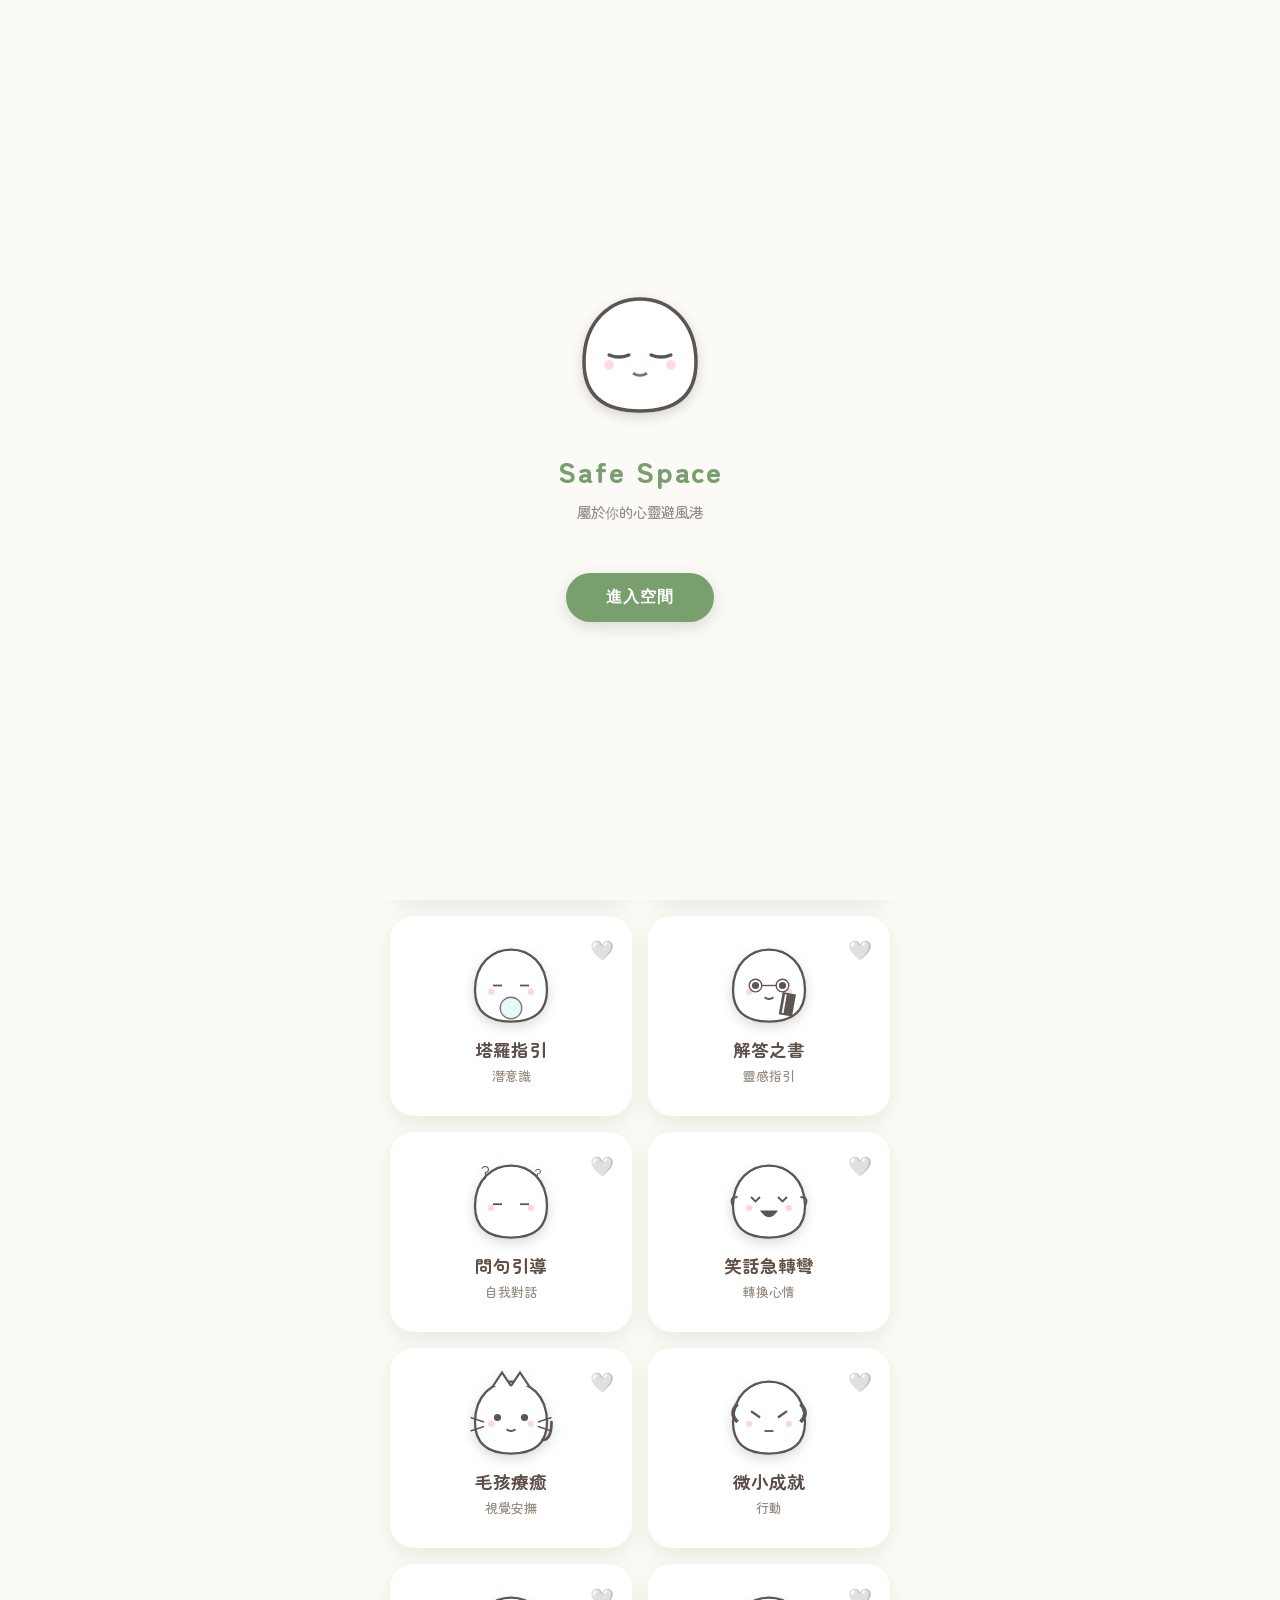
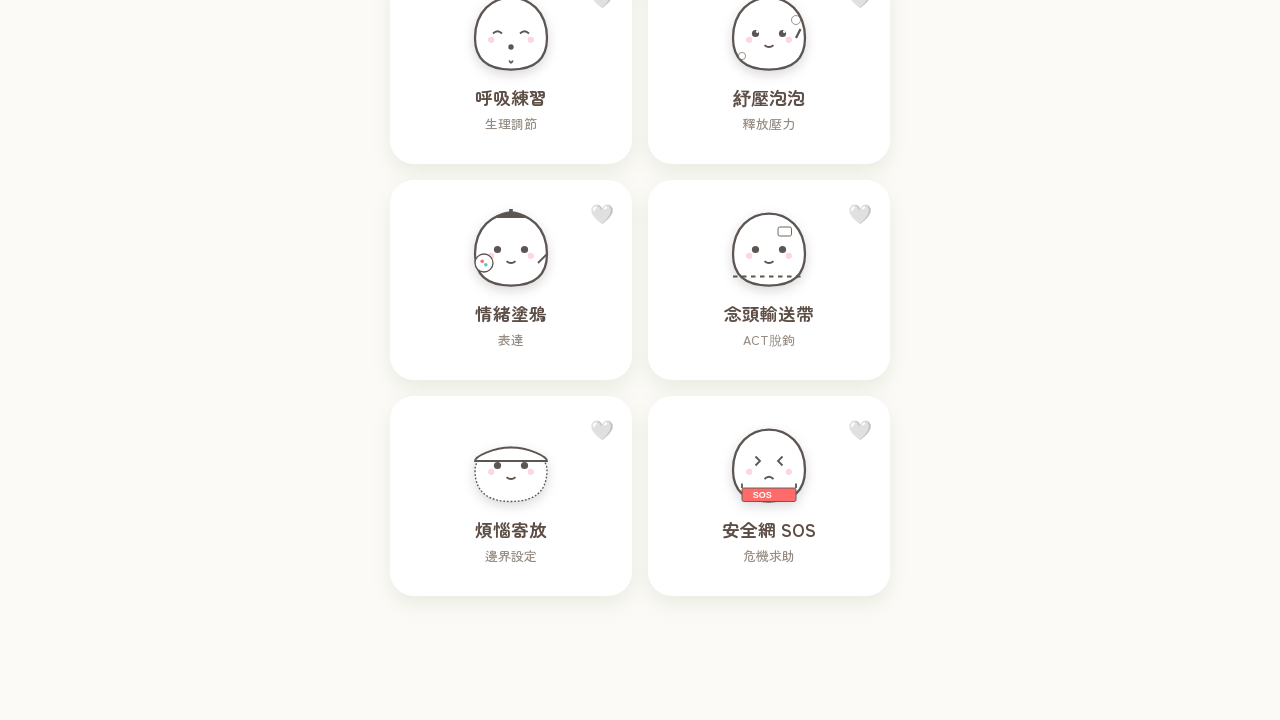
==== commit 3f2f0e74: "Add files via upload" ====
--- a/index.html
+++ b/index.html
@@ -1043,7 +1043,7 @@
 #active-feature-container {
     overscroll-behavior: contain;
 }
-/* --- Tarot 2.6: Layout Fix, Journal with Cards --- */
+/* --- Tarot 2.6: Journal with Cards & Layout Fix --- */
 
 :root {
     --bg-color: #fcfbf9;
@@ -1059,7 +1059,7 @@
     --hover-shadow: 0 15px 35px rgba(140, 120, 100, 0.15);
     
     --modal-bg: #ffffff;
-    --modal-overlay: rgba(93, 78, 70, 0.7);
+    --modal-overlay: rgba(93, 78, 70, 0.6);
     --input-bg: #fafafa;
     --input-border: #dcdcdc;
     --box-bg: #faf9f7;
@@ -1080,75 +1080,105 @@
     --hover-shadow: 0 15px 35px rgba(0, 0, 0, 0.7);
 
     --modal-bg: #262320;
-    --modal-overlay: rgba(0, 0, 0, 0.85);
+    --modal-overlay: rgba(0, 0, 0, 0.8);
     --input-bg: #302b26;
     --input-border: #444444;
     --box-bg: #302b26;
     --header-bg: rgba(26, 24, 22, 0.95);
 }
 
+/* 滾動條優化 */
 ::-webkit-scrollbar { width: 4px; height: 4px; }
 ::-webkit-scrollbar-track { background: transparent; }
 ::-webkit-scrollbar-thumb { background: rgba(0,0,0,0.1); border-radius: 10px; }
 body.dark-mode ::-webkit-scrollbar-thumb { background: rgba(255,255,255,0.1); }
 
-body {
+/* --- ⚠️ 全局樣式修正：不再強制 body padding 0，保護首頁排版 --- */
+/* 如果你的首頁還是沒有邊距，請檢查是否有其他 global css 影響 */
+/* 這裡我們只針對 #tarot-app 內部做樣式控制 */
+
+.hidden { display: none !important; }
+
+/* 塔羅功能的主容器 */
+#tarot-app {
+    width: 100%;
+    /* 這裡設為 min-height 而不是固定 height，讓它能撐開內容 */
+    min-height: 80vh; 
+    padding-bottom: 100px;
+    display: flex;
+    flex-direction: column;
+    align-items: center;
+    position: relative;
+    font-family: -apple-system, BlinkMacSystemFont, "Segoe UI", Roboto, Helvetica, Arial, sans-serif;
+    color: var(--text-main);
+    /* 確保塔羅區域背景正確，不影響外部 */
     background-color: var(--bg-color);
-    color: var(--text-main);
-    font-family: -apple-system, BlinkMacSystemFont, "Segoe UI", Roboto, Helvetica, Arial, sans-serif;
-    margin: 0; padding: 0;
-    transition: background-color 0.3s ease, color 0.3s ease;
-    overflow-x: hidden;
-    -webkit-font-smoothing: antialiased;
-}
-
-.hidden { display: none !important; }
-
-#tarot-app {
-    width: 100%; min-height: 100vh;
-    display: flex; flex-direction: column; align-items: center;
-    position: relative; padding-bottom: 80px;
-}
-
-/* 懸浮按鈕 */
+    border-radius: 20px; /* 讓整個功能區塊有點圓角，像一張卡片 */
+    box-sizing: border-box;
+}
+
+/* 左上角懸浮按鈕 */
 .floating-library-btn {
-    position: fixed; top: 20px; left: 20px;
+    position: absolute; /* 改回 absolute，相對於 #tarot-app 定位 */
+    top: 20px;
+    left: 20px;
     z-index: 1100;
     background: var(--surface-color);
     border: 1px solid rgba(212, 163, 115, 0.3);
     color: var(--text-main);
-    padding: 8px 18px; border-radius: 30px;
-    font-size: 0.9rem; cursor: pointer;
+    padding: 8px 18px;
+    border-radius: 30px;
+    font-size: 0.9rem;
+    cursor: pointer;
     box-shadow: 0 4px 15px rgba(0,0,0,0.08);
-    display: flex; align-items: center; gap: 6px;
+    display: flex;
+    align-items: center;
+    gap: 6px;
     transition: all 0.3s cubic-bezier(0.25, 0.8, 0.25, 1);
     backdrop-filter: blur(5px);
 }
-.floating-library-btn:hover { transform: translateY(-2px); border-color: var(--accent-color); }
-
-/* 主舞台 - 修復間距問題 */
+.floating-library-btn:hover {
+    transform: translateY(-2px);
+    border-color: var(--accent-color);
+}
+.floating-library-btn span { font-weight: 500; }
+
+/* 主舞台 */
 #tarot-main-stage {
-    width: 100%; 
+    width: 100%;
     padding-top: 80px; 
-    /* 這裡加入 padding，解決手機版左右貼邊的問題 */
-    padding-left: 20px;
-    padding-right: 20px;
-    box-sizing: border-box; /* 確保 padding 包含在 width 內 */
     transition: opacity 0.4s ease;
+    display: flex;
+    flex-direction: column;
+    align-items: center;
 }
 
 .wizard-container {
-    width: 100%; max-width: 900px; margin: 0 auto; padding: 10px 0;
-    text-align: center; animation: fadeIn 0.6s cubic-bezier(0.2, 0.8, 0.2, 1);
+    width: 90%;
+    max-width: 900px;
+    margin: 0 auto;
+    padding: 20px 0;
+    text-align: center;
+    animation: fadeIn 0.6s cubic-bezier(0.2, 0.8, 0.2, 1);
+    box-sizing: border-box;
 }
 @keyframes fadeIn { from { opacity: 0; transform: translateY(15px); } to { opacity: 1; transform: translateY(0); } }
 
-.wizard-step h3 { font-weight: 400; color: var(--text-main); margin-bottom: 30px; font-size: 1.4rem; letter-spacing: 1px; }
+.wizard-step h3 {
+    font-weight: 400;
+    color: var(--text-main);
+    margin-bottom: 30px;
+    font-size: 1.4rem;
+    letter-spacing: 1px;
+}
 
 /* 選項卡片 */
 .selection-grid {
-    display: grid; grid-template-columns: repeat(auto-fit, minmax(140px, 1fr));
-    gap: 15px; margin-bottom: 40px; width: 100%;
+    display: grid;
+    grid-template-columns: repeat(auto-fit, minmax(140px, 1fr));
+    gap: 15px;
+    margin-bottom: 40px;
+    width: 100%;
 }
 .spread-grid-layout { grid-template-columns: 1fr; }
 @media(min-width: 600px) { 
@@ -1157,22 +1187,36 @@
 }
 
 .selection-card {
-    background: var(--surface-color); padding: 25px 20px; border-radius: 24px;
-    cursor: pointer; border: 1px solid rgba(0,0,0,0.04);
+    background: var(--surface-color);
+    padding: 25px 20px;
+    border-radius: 24px;
+    cursor: pointer;
+    border: 1px solid rgba(0,0,0,0.04);
     box-shadow: var(--card-shadow);
     transition: all 0.3s cubic-bezier(0.34, 1.56, 0.64, 1);
-    display: flex; flex-direction: column; align-items: center; gap: 12px;
-}
-.selection-card:hover { transform: translateY(-6px); box-shadow: var(--hover-shadow); border-color: rgba(212, 163, 115, 0.5); }
+    display: flex;
+    flex-direction: column;
+    align-items: center;
+    gap: 12px;
+}
+.selection-card:hover {
+    transform: translateY(-6px);
+    box-shadow: var(--hover-shadow);
+    border-color: rgba(212, 163, 115, 0.5);
+}
 .selection-icon {
-    font-size: 2.2rem; width: 64px; height: 64px;
+    font-size: 2.2rem;
+    width: 64px; height: 64px;
     display: flex; align-items: center; justify-content: center;
     background: linear-gradient(135deg, #fdfbf8 0%, #f7f1eb 100%);
-    border-radius: 50%; box-shadow: inset 0 2px 5px rgba(0,0,0,0.02);
-}
-body.dark-mode .selection-icon { background: #332e2a; }
+    border-radius: 50%;
+    margin-bottom: 5px;
+    box-shadow: inset 0 2px 5px rgba(0,0,0,0.02);
+}
+body.dark-mode .selection-icon { background: #332e2a; color: #d4a373; }
 .selection-title { font-weight: 600; font-size: 1.1rem; }
 .selection-desc { font-size: 0.85rem; color: var(--text-sub); line-height: 1.5; }
+
 .spread-structure-list {
     margin-top: 10px; text-align: left; width: 100%; font-size: 0.8rem;
     color: var(--text-sub); background: var(--box-bg); padding: 12px; border-radius: 12px;
@@ -1187,13 +1231,19 @@
     position: relative; z-index: 100;
 }
 .btn-primary:active { transform: scale(0.98); }
+.btn-pulse { animation: pulse-gold 2s infinite; }
+@keyframes pulse-gold {
+    0% { box-shadow: 0 0 0 0 rgba(212, 163, 115, 0.7); }
+    70% { box-shadow: 0 0 0 15px rgba(212, 163, 115, 0); }
+    100% { box-shadow: 0 0 0 0 rgba(212, 163, 115, 0); }
+}
 
 .btn-secondary {
     background: transparent; border: 1px solid rgba(0,0,0,0.15); color: var(--text-sub);
     padding: 10px 30px; border-radius: 50px; cursor: pointer; font-size: 0.9rem;
     margin-top: 15px; transition: all 0.2s;
 }
-.btn-secondary:hover { border-color: var(--text-main); color: var(--text-main); }
+.btn-secondary:hover { border-color: var(--text-main); color: var(--text-main); background: rgba(0,0,0,0.02); }
 body.dark-mode .btn-secondary { border-color: #444; }
 
 /* 牌桌區 */
@@ -1213,13 +1263,15 @@
 }
 
 .tarot-card {
-    width: 70px; height: 119px; position: absolute;
-    left: 50%; top: 50%; margin-left: -35px; margin-top: -60px;
+    width: 70px; height: 119px; 
+    position: absolute;
+    left: 50%; top: 50%;
+    margin-left: -35px; margin-top: -60px;
     cursor: pointer; border-radius: 6px;
     box-shadow: -2px 0 5px rgba(0,0,0,0.1);
     transform-origin: bottom center;
     will-change: transform; 
-    transition: transform 0.3s cubic-bezier(0.1, 0.7, 1.0, 0.1);
+    transition: transform 0.2s cubic-bezier(0.1, 0.7, 1.0, 0.1);
 }
 @media(max-width: 600px) {
     .tarot-card { 
@@ -1242,7 +1294,7 @@
 /* 結果區 */
 .spread-result-container {
     display: flex; flex-wrap: wrap; justify-content: center; gap: 25px; margin-top: 20px; width: 100%;
-    padding-bottom: 60px; 
+    padding-bottom: 20px;
 }
 .spread-position {
     display: flex; flex-direction: column; align-items: center;
@@ -1263,20 +1315,44 @@
 .result-card img { width: 100%; height: 100%; object-fit: cover; }
 .result-card:hover { transform: translateY(-10px) scale(1.05); }
 
-/* 日記區 (更名為日記) */
+/* --- 塔羅日記區 (升級版) --- */
 #journal-section {
-    width: 100%; max-width: 500px; margin: 40px auto 20px;
+    width: 95%; max-width: 500px; margin: 20px auto 40px;
     background: var(--surface-color); padding: 25px; border-radius: 20px;
     box-shadow: var(--card-shadow); text-align: left; box-sizing: border-box;
+}
+#journal-section h4 {
+    margin: 0 0 15px 0; color: var(--text-main); font-weight: 500;
+    font-size: 1.1rem; display: flex; align-items: center; gap: 8px;
 }
 #journal-input {
     width: 100%; height: 120px; border: 1px dashed var(--input-border);
     border-radius: 12px; padding: 15px; font-size: 0.95rem; color: var(--text-main);
-    background: var(--input-bg); resize: none; box-sizing: border-box; font-family: inherit; line-height: 1.5;
+    background: var(--input-bg); resize: none; box-sizing: border-box; font-family: inherit; line-height: 1.6;
 }
 #journal-input:focus { outline: none; border-color: var(--accent-color); background: var(--surface-color); }
 
-/* --- 典藏區 (前身：圖書館) --- */
+/* --- 塔羅日記列表樣式 (新功能) --- */
+.journal-entry {
+    background: var(--surface-color); padding: 20px; border-radius: 16px;
+    box-shadow: var(--card-shadow); margin-bottom: 15px;
+    position: relative; border-left: 4px solid var(--accent-color);
+}
+.j-date {
+    font-size: 0.8rem; color: var(--text-sub); font-weight: 600; margin-bottom: 10px; display: block;
+}
+.j-cards-row {
+    display: flex; gap: 8px; margin-bottom: 12px; flex-wrap: wrap;
+}
+.j-card-thumb {
+    width: 40px; border-radius: 4px; box-shadow: 0 2px 5px rgba(0,0,0,0.1);
+}
+.j-text {
+    font-size: 0.95rem; color: var(--text-main); line-height: 1.6; white-space: pre-wrap;
+}
+.j-empty { text-align: center; color: var(--text-sub); margin-top: 50px; }
+
+/* 圖鑑區 */
 #tarot-library {
     width: 100%; padding-top: 0; min-height: 100vh; background: var(--bg-color);
 }
@@ -1286,7 +1362,7 @@
     backdrop-filter: blur(20px) saturate(180%);
     -webkit-backdrop-filter: blur(20px) saturate(180%);
     padding: 70px 20px 15px 20px;
-    border-bottom: 1px solid rgba(0,0,0,0.06);
+    margin-bottom: 20px; border-bottom: 1px solid rgba(0,0,0,0.06);
     box-shadow: 0 4px 20px rgba(0,0,0,0.03);
 }
 body.dark-mode .library-sticky-header { border-bottom-color: rgba(255,255,255,0.06); }
@@ -1305,37 +1381,36 @@
     background: var(--accent-color); border-radius: 2px;
 }
 
-/* 子篩選器 (Card Filters) */
-.library-filters { 
-    display: flex; flex-wrap: wrap; justify-content: center; gap: 8px; margin-top: 10px; 
-}
+.library-filters { display: flex; flex-wrap: wrap; justify-content: center; gap: 8px; margin-top: 10px; }
 .filter-btn {
-    padding: 6px 16px; border: 1px solid transparent; background: rgba(0,0,0,0.04);
-    border-radius: 30px; font-size: 0.8rem; color: var(--text-sub); cursor: pointer;
-    transition: all 0.2s;
+    padding: 8px 18px; border: 1px solid transparent; background: rgba(0,0,0,0.04);
+    border-radius: 30px; font-size: 0.85rem; font-weight: 500;
+    color: var(--text-sub); cursor: pointer;
+    transition: all 0.2s cubic-bezier(0.25, 0.8, 0.25, 1);
 }
 body.dark-mode .filter-btn { background: rgba(255,255,255,0.08); }
 .filter-btn:hover { background: rgba(0,0,0,0.08); color: var(--text-main); }
-.filter-btn.active { background: var(--text-main); color: #fff; }
+.filter-btn.active { 
+    background: var(--text-main); color: #fff; box-shadow: 0 4px 10px rgba(0,0,0,0.2);
+    transform: scale(1.05);
+}
 body.dark-mode .filter-btn.active { background: var(--accent-color); }
 
-/* 內容容器 */
-.library-content-container { padding: 20px; padding-bottom: 80px; }
-
-/* 1. 卡牌網格 */
 .library-grid {
     display: grid; grid-template-columns: repeat(auto-fill, minmax(80px, 1fr)); gap: 12px;
+    padding: 0 20px 40px 20px;
 }
 .library-card {
     border-radius: 8px; overflow: hidden; background: rgba(0,0,0,0.05);
     opacity: 0; animation: fadeInUp 0.5s ease forwards;
 }
+@keyframes fadeInUp { from { opacity: 0; transform: translateY(20px); } to { opacity: 1; transform: translateY(0); } }
 .library-card img { width: 100%; height: auto; display: block; transition: transform 0.3s; cursor: pointer; }
 .library-card img:hover { transform: scale(1.08); }
 
-/* 2. 知識卡片 */
+/* Knowledge Card */
 .knowledge-grid {
-    display: grid; grid-template-columns: repeat(auto-fit, minmax(280px, 1fr)); gap: 20px;
+    display: grid; grid-template-columns: repeat(auto-fit, minmax(280px, 1fr)); gap: 20px; padding: 0 20px 40px;
 }
 .knowledge-card {
     background: var(--surface-color); padding: 25px; border-radius: 16px;
@@ -1343,46 +1418,21 @@
 }
 .k-title { font-size: 1.1rem; font-weight: 600; margin-bottom: 10px; color: var(--text-main); }
 .k-content { font-size: 0.9rem; color: var(--text-sub); line-height: 1.6; }
-
-/* 3. 日記列表 (New Design with Cards) */
-.journal-list { display: flex; flex-direction: column; gap: 20px; max-width: 600px; margin: 0 auto; }
-.journal-entry {
-    background: var(--surface-color); padding: 25px; border-radius: 20px;
-    box-shadow: var(--card-shadow); position: relative;
-    border: 1px solid rgba(0,0,0,0.03);
-}
-.j-header {
-    display: flex; justify-content: space-between; align-items: center;
-    margin-bottom: 15px; border-bottom: 1px solid rgba(0,0,0,0.05); padding-bottom: 10px;
-}
-.j-date { font-size: 0.9rem; color: var(--accent-color); font-weight: 700; letter-spacing: 1px; }
-.j-cards-row {
-    display: flex; gap: 10px; margin-bottom: 15px; overflow-x: auto; padding-bottom: 5px;
-}
-.j-mini-card {
-    width: 40px; border-radius: 4px; box-shadow: 0 2px 5px rgba(0,0,0,0.1); flex-shrink: 0; cursor: pointer;
-}
-.j-text { font-size: 0.95rem; color: var(--text-main); line-height: 1.7; white-space: pre-wrap; }
-.j-empty { text-align: center; color: var(--text-sub); margin-top: 50px; }
 
 /* Modal */
 .modal-overlay {
     position: fixed; top: 0; left: 0; width: 100%; height: 100%;
     background: var(--modal-overlay); backdrop-filter: blur(8px);
-    z-index: 2000; 
-    display: flex; justify-content: center; align-items: center; 
-    padding: 0; 
-}
-
+    z-index: 2000; display: flex; justify-content: center; align-items: center; padding: 20px;
+    box-sizing: border-box; /* 確保 padding 算在內 */
+}
 .modal-content {
     background: var(--modal-bg); 
-    width: 90vw; max-width: 480px; 
-    max-height: 85vh; 
-    border-radius: 24px; overflow-y: auto; 
-    padding: 30px 25px; position: relative;
-    box-shadow: 0 25px 60px rgba(0,0,0,0.3); 
-    animation: zoomIn 0.3s cubic-bezier(0.175, 0.885, 0.32, 1.275);
-    box-sizing: border-box; margin: auto;
+    width: 100%; max-width: 480px; max-height: 85vh;
+    border-radius: 24px; overflow-y: auto; padding: 30px 25px; position: relative;
+    box-shadow: 0 25px 60px rgba(0,0,0,0.3); animation: zoomIn 0.3s cubic-bezier(0.175, 0.885, 0.32, 1.275);
+    margin: auto; /* 置中 */
+    box-sizing: border-box;
 }
 @keyframes zoomIn { from { transform: scale(0.9); opacity: 0; } to { transform: scale(1); opacity: 1; } }
 
@@ -4413,20 +4463,21 @@
     // 如果全域沒有 tarotDetails，就用 placeholder
     const db = window.tarotDetails || tarotDetailsPlaceholder;
 
- // Placeholder for Knowledge (User will generate this via prompt)
+   // Placeholder Knowledge DB (請用上面的 Prompt 生成完整版)
     const knowledgeDB = {
         elements: [
-            { title: "🔥 火元素 (Wands)", desc: "象徵熱情、行動力、靈感與意志。代表權杖牌組。" },
-            { title: "💧 水元素 (Cups)", desc: "象徵情感、潛意識、關係與愛。代表聖杯牌組。" },
-            { title: "🌬️ 風元素 (Swords)", desc: "象徵思想、理智、溝通與衝突。代表寶劍牌組。" },
-            { title: "🌿 土元素 (Pentacles)", desc: "象徵物質、金錢、工作與現實成果。代表錢幣牌組。" }
+            { title: "🔥 火元素 (Wands)", desc: "象徵熱情、行動力、靈感與意志。代表權杖牌組。與牡羊、獅子、射手座相關。" },
+            { title: "💧 水元素 (Cups)", desc: "象徵情感、潛意識、關係與愛。代表聖杯牌組。與巨蟹、天蠍、雙魚座相關。" },
+            { title: "🌬️ 風元素 (Swords)", desc: "象徵思想、理智、溝通與衝突。代表寶劍牌組。與雙子、天秤、水瓶座相關。" },
+            { title: "🌿 土元素 (Pentacles)", desc: "象徵物質、金錢、工作與現實成果。代表錢幣牌組。與金牛、處女、摩羯座相關。" }
         ],
         numerology: [
-            { title: "數字 1 (Ace)", desc: "新的開始、純粹的能量。" },
-            { title: "數字 10", desc: "圓滿、週期的結束。" }
+            { title: "數字 1 (Ace)", desc: "新的開始、潛能、種子、純粹的能量。" },
+            { title: "數字 10", desc: "圓滿、週期的結束、轉化的過渡期。" }
         ],
         others: [
-            { title: "🌌 愚人之旅", desc: "大阿爾克那(0-21)象徵一個靈魂的完整生命歷程。" }
+            { title: "👑 宮廷牌", desc: "代表人物原型或性格特質。侍者(學習)、騎士(行動)、皇后(陰性)、國王(陽性)。" },
+            { title: "🌌 愚人之旅", desc: "大阿爾克那(0-21)象徵靈魂從懵懂到圓滿的旅程。" }
         ]
     };
 
@@ -4439,30 +4490,29 @@
     };
 
     const spreads = {
-        one: { name: "單張指引", count: 1, labels: ["當下指引"], desc: "最純粹的直覺，適合每日探索或簡單提問。" },
-        time: { name: "聖三角 (時間流)", count: 3, labels: ["過去因", "現在果", "未來向"], desc: "看見事情的脈絡，理解過去如何影響現在與未來。" },
-        choice: { name: "二擇一抉擇", count: 3, labels: ["現況", "選擇 A", "選擇 B"], desc: "比較兩條路徑的可能風景，幫助你做出選擇。" },
-        relation: { name: "關係牌陣", count: 4, labels: ["你的心", "對方的心", "關係現狀", "建議"], desc: "如同一面鏡子，映照出關係中真實的互動模式。" },
-        cross: { name: "十字全觀", count: 5, labels: ["核心", "阻礙", "潛意識", "近期", "結果"], desc: "深入剖析複雜議題，看見內外在的交互影響。" }
+        one: { name: "單張指引", count: 1, labels: ["當下指引"], desc: "最純粹的直覺，適合每日探索。" },
+        time: { name: "聖三角 (時間流)", count: 3, labels: ["過去因", "現在果", "未來向"], desc: "看見事情的脈絡。" },
+        choice: { name: "二擇一抉擇", count: 3, labels: ["現況", "選擇 A", "選擇 B"], desc: "比較兩條路徑的可能風景。" },
+        relation: { name: "關係牌陣", count: 4, labels: ["你的心", "對方的心", "關係現狀", "建議"], desc: "映照出關係中真實的互動模式。" },
+        cross: { name: "十字全觀", count: 5, labels: ["核心", "阻礙", "潛意識", "近期", "結果"], desc: "深入剖析複雜議題。" }
     };
 
     let state = {
-        mode: 'reading', // reading | library
-        libTab: 'cards', // cards | journal | knowledge
+        mode: 'reading',
+        libTab: 'cards',
         step: 'theme',
         theme: 'daily',
         spreadKey: 'one',
         deck: [],
         selectedIndices: [],
-        currentResult: [], // Store {id, reversed} for journal saving
         isShuffling: false 
     };
 
-    // HTML Structure (UI Text Updated: Library -> Archive/Collection, Notes -> Journal)
+    // HTML Structure
     container.innerHTML = `
         <div id="tarot-app">
-            <button id="btn-floating-library" class="floating-library-btn" title="打開收藏">
-                📖 <span>典藏</span>
+            <button id="btn-floating-library" class="floating-library-btn" title="打開檔案室">
+                📖 <span>檔案室</span>
             </button>
 
             <div id="tarot-main-stage">
@@ -4488,15 +4538,16 @@
                     <div class="spread-result-container" id="result-area"></div>
                     
                     <div id="journal-section" class="hidden">
-                        <h4>✏️ 塔羅日記</h4>
-                        <textarea id="journal-input" placeholder="看著這幾張牌，你有什麼感覺？試著寫下來..."></textarea>
+                        <h4>📝 塔羅日記</h4>
+                        <p style="font-size:0.8rem; color:var(--text-sub); margin-bottom:10px;">記錄下的牌將會一起保存。</p>
+                        <textarea id="journal-input" placeholder="看著這幾張牌，你的直覺告訴了你什麼？..."></textarea>
                         <div style="text-align:right; margin-top:10px;">
                             <span id="save-msg" style="margin-right:10px; color:#a1887f; font-size:0.85rem;"></span>
                             <button class="btn-primary" id="btn-save-journal" style="font-size:0.9rem; padding:8px 24px;">保存日記</button>
                         </div>
                     </div>
 
-                    <div style="margin-top:40px; margin-bottom: 40px;">
+                    <div style="margin-top:60px; margin-bottom: 40px;">
                         <button class="btn-secondary" id="btn-restart">重新占卜</button>
                     </div>
                 </div>
@@ -4506,13 +4557,14 @@
                 <div class="library-sticky-header">
                     <div class="library-tabs">
                         <button class="lib-tab active" data-tab="cards">牌卡圖鑑</button>
+                        <button class="lib-tab" data-tab="journal">我的日記</button>
                         <button class="lib-tab" data-tab="knowledge">塔羅知識</button>
-                        <button class="lib-tab" data-tab="journal">塔羅日記</button>
                     </div>
                     
                     <div class="library-filters" id="lib-card-filters">
                         <button class="filter-btn active" data-filter="all">全部</button>
                         <button class="filter-btn" data-filter="major">大牌</button>
+                        <button class="filter-btn" data-filter="court">宮廷牌</button>
                         <button class="filter-btn" data-filter="wands">權杖</button>
                         <button class="filter-btn" data-filter="cups">聖杯</button>
                         <button class="filter-btn" data-filter="swords">寶劍</button>
@@ -4522,8 +4574,8 @@
                 
                 <div class="library-content-container">
                     <div class="library-grid" id="library-grid"></div>
+                    <div class="journal-list hidden" id="journal-list"></div>
                     <div class="knowledge-grid hidden" id="knowledge-grid"></div>
-                    <div class="journal-list hidden" id="journal-list"></div>
                 </div>
             </div>
         </div>
@@ -4631,7 +4683,6 @@
         table.innerHTML = '';
         state.selectedIndices = [];
         state.deck = [...fullDeckData]; 
-        state.currentResult = []; 
         state.isShuffling = false;
         
         for(let i=0; i<78; i++) {
@@ -4717,13 +4768,14 @@
 
         if (table._touchHandler) table.removeEventListener('touchmove', table._touchHandler);
         
-        let lastActiveCard = null; 
+        let lastActiveCard = null;
 
         table._touchHandler = (e) => {
             if(e.cancelable) e.preventDefault();
             const touch = e.touches[0];
             const touchX = touch.clientX;
             const touchY = touch.clientY;
+            const rect = table.getBoundingClientRect();
 
             let closestCard = null;
             let minDist = 9999;
@@ -4734,6 +4786,7 @@
                 const cx = cRect.left + cRect.width/2;
                 const cy = cRect.top + cRect.height/2;
                 const dist = Math.hypot(touchX - cx, touchY - cy);
+                
                 if(dist < minDist && dist < 80) { 
                     minDist = dist;
                     closestCard = c;
@@ -4796,15 +4849,11 @@
         const resultArea = container.querySelector('#result-area');
         const labels = spreads[state.spreadKey].labels;
         resultArea.innerHTML = '';
-        state.currentResult = [];
 
         state.selectedIndices.forEach((deckIndex, i) => {
             const cardData = state.deck[deckIndex];
             const isReversed = Math.random() > 0.3; 
             const label = labels[i] || `Position ${i+1}`;
-
-            // Save for journal
-            state.currentResult.push({ id: cardData.id, reversed: isReversed });
 
             const wrapper = document.createElement('div');
             wrapper.className = 'spread-position';
@@ -4815,7 +4864,10 @@
             
             const img = document.createElement('img');
             img.src = `./images/tarot/${cardData.file}`;
-            img.style.transform = isReversed ? 'rotate(180deg)' : '';
+            img.alt = cardData.name;
+            if (isReversed) {
+                img.style.transform = 'rotate(180deg)';
+            }
             
             cardDiv.appendChild(img);
             cardDiv.onclick = () => showDetail(cardData.id, isReversed, true);
@@ -4827,16 +4879,18 @@
             container.querySelector('#journal-section').classList.remove('hidden');
             const d = new Date();
             const key = `tarot_journal_${d.getFullYear()}_${d.getMonth()+1}_${d.getDate()}`;
-            // Try to load existing data
-            const stored = localStorage.getItem(key);
-            let text = "";
-            if(stored) {
+            // 嘗試讀取舊格式 (string) 或新格式 (json)
+            const savedRaw = localStorage.getItem(key);
+            let savedText = "";
+            if (savedRaw) {
                 try {
-                    const parsed = JSON.parse(stored);
-                    text = parsed.text || "";
-                } catch(e) { text = stored; } // Backward compatibility
+                    const parsed = JSON.parse(savedRaw);
+                    savedText = parsed.text || "";
+                } catch(e) {
+                    savedText = savedRaw; // 相容舊資料
+                }
             }
-            container.querySelector('#journal-input').value = text;
+            container.querySelector('#journal-input').value = savedText;
         } else {
             container.querySelector('#journal-section').classList.add('hidden');
         }
@@ -4880,7 +4934,7 @@
         modal.classList.remove('hidden');
     };
 
-    // --- Library / Archive Logic ---
+    // --- Library / Knowledge / Journal Functions ---
     
     const renderLibraryCards = (filter='all') => {
         const grid = container.querySelector('#library-grid');
@@ -4891,6 +4945,7 @@
             let match = false;
             if(filter === 'all') match = true;
             else if(filter === 'major' && c.type === 'major') match = true;
+            else if(filter === 'court' && c.type === 'court') match = true; 
             else if(filter === 'wands' && c.id.startsWith('wa')) match = true;
             else if(filter === 'cups' && c.id.startsWith('cu')) match = true;
             else if(filter === 'swords' && c.id.startsWith('sw')) match = true;
@@ -4913,7 +4968,6 @@
         grid.innerHTML = '';
         
         const makeSection = (title, items) => {
-            if(!items) return;
             items.forEach(item => {
                 grid.innerHTML += `
                     <div class="knowledge-card">
@@ -4925,11 +4979,9 @@
         };
         makeSection("四大元素", knowledgeDB.elements);
         makeSection("數字意涵", knowledgeDB.numerology);
-        makeSection("塔羅色彩", knowledgeDB.colors);
         makeSection("其他", knowledgeDB.others);
     };
 
-    // --- Updated Journal Rendering with Cards ---
     const renderJournal = () => {
         const list = container.querySelector('#journal-list');
         list.innerHTML = '';
@@ -4937,71 +4989,50 @@
         const keys = Object.keys(localStorage).filter(k => k.startsWith('tarot_journal_')).sort().reverse();
         
         if (keys.length === 0) {
-            list.innerHTML = `<div class="j-empty">還沒有寫過日記喔，快去試試「今日運勢」吧！</div>`;
+            list.innerHTML = `<div class="j-empty">還沒有寫過筆記喔，快去試試「今日運勢」吧！</div>`;
             return;
         }
 
         keys.forEach(key => {
-            const raw = localStorage.getItem(key);
-            if (!raw) return;
+            const valRaw = localStorage.getItem(key);
+            if (!valRaw) return;
 
             let entryText = "";
             let entryCards = [];
 
-            // Parse Data (Support old string format and new JSON format)
+            // Parse JSON format
             try {
-                const parsed = JSON.parse(raw);
-                if (typeof parsed === 'object') {
-                    entryText = parsed.text || "";
-                    entryCards = parsed.cards || [];
-                } else {
-                    entryText = raw; // fallback
-                }
-            } catch(e) {
-                entryText = raw; // fallback
+                const parsed = JSON.parse(valRaw);
+                entryText = parsed.text || "";
+                entryCards = parsed.cards || [];
+            } catch (e) {
+                entryText = valRaw; // fallback for old data
             }
 
             const parts = key.split('_');
             const dateStr = `${parts[2]} / ${parts[3]} / ${parts[4]}`;
             
-            // Build Card HTML
+            // Build card thumbnails HTML
             let cardsHtml = '';
             if (entryCards.length > 0) {
-                cardsHtml = '<div class="j-cards-row">';
-                entryCards.forEach(c => {
-                    // c might be {id, reversed} or just id string (legacy safety)
-                    const cid = c.id || c; 
-                    const isRev = c.reversed || false;
+                cardsHtml = `<div class="j-cards-row">`;
+                entryCards.forEach(cid => {
+                    // find file name
                     const file = cid.startsWith('m') ? `ar${cid.substring(1)}.jpg` : `${cid}.jpg`;
-                    const transform = isRev ? 'rotate(180deg)' : '';
-                    
-                    // Add click to show detail
-                    // We use inline onclick for simplicity here, creating a closure
-                    // Need to find deck object for detail
-                    cardsHtml += `
-                        <img src="./images/tarot/${file}" 
-                             class="j-mini-card" 
-                             style="transform:${transform}"
-                             onclick="window.showJournalDetail('${cid}', ${isRev})">
-                    `;
+                    cardsHtml += `<img src="./images/tarot/${file}" class="j-card-thumb" alt="${cid}">`;
                 });
-                cardsHtml += '</div>';
+                cardsHtml += `</div>`;
             }
 
             list.innerHTML += `
                 <div class="journal-entry">
-                    <div class="j-header">
-                        <span class="j-date">${dateStr}</span>
-                    </div>
+                    <span class="j-date">${dateStr}</span>
                     ${cardsHtml}
                     <div class="j-text">${entryText}</div>
                 </div>
             `;
         });
     };
-
-    // Helper for journal clicks to access closure scope function
-    window.showJournalDetail = (id, rev) => showDetail(id, rev, false);
 
     const switchLibTab = (tabName) => {
         state.libTab = tabName;
@@ -5050,11 +5081,11 @@
             libStage.classList.add('hidden');
             mainStage.classList.remove('hidden');
             btn.classList.remove('active-mode');
-            btn.innerHTML = `📖 <span>典藏</span>`;
+            btn.innerHTML = `📖 <span>檔案室</span>`;
+            window.scrollTo(0,0);
         }
     };
 
-    // Events
     container.querySelector('#btn-floating-library').onclick = toggleLibrary;
     container.querySelector('#btn-back-theme').onclick = () => showSection('step-theme');
     container.querySelector('#btn-restart').onclick = () => showSection('step-theme');
@@ -5071,26 +5102,30 @@
         };
     });
 
-    container.querySelector('.close-modal').onclick = () => container.querySelector('#card-detail-modal').classList.add('hidden');
+    const closeModal = () => container.querySelector('#card-detail-modal').classList.add('hidden');
+    container.querySelector('.close-modal').onclick = closeModal;
     container.querySelector('#card-detail-modal').onclick = (e) => {
-        if(e.target === container.querySelector('#card-detail-modal')) container.querySelector('#card-detail-modal').classList.add('hidden');
+        if(e.target === container.querySelector('#card-detail-modal')) closeModal();
     };
 
-    // Updated Save Logic
+    // Save Journal with Cards
     container.querySelector('#btn-save-journal').onclick = () => {
         const d = new Date();
         const key = `tarot_journal_${d.getFullYear()}_${d.getMonth()+1}_${d.getDate()}`;
+        const textVal = container.querySelector('#journal-input').value;
         
-        const dataToSave = {
-            text: container.querySelector('#journal-input').value,
-            cards: state.currentResult, // Save the array of {id, reversed}
-            timestamp: Date.now()
+        // Get current drawn cards IDs
+        const cardIds = state.selectedIndices.map(i => state.deck[i].id);
+
+        const data = {
+            text: textVal,
+            cards: cardIds
         };
 
-        localStorage.setItem(key, JSON.stringify(dataToSave));
+        localStorage.setItem(key, JSON.stringify(data));
         
         const msg = container.querySelector('#save-msg');
-        msg.textContent = "✨ 已保存日記";
+        msg.textContent = "✨ 已保存";
         setTimeout(() => msg.textContent = "", 2000);
     };
 
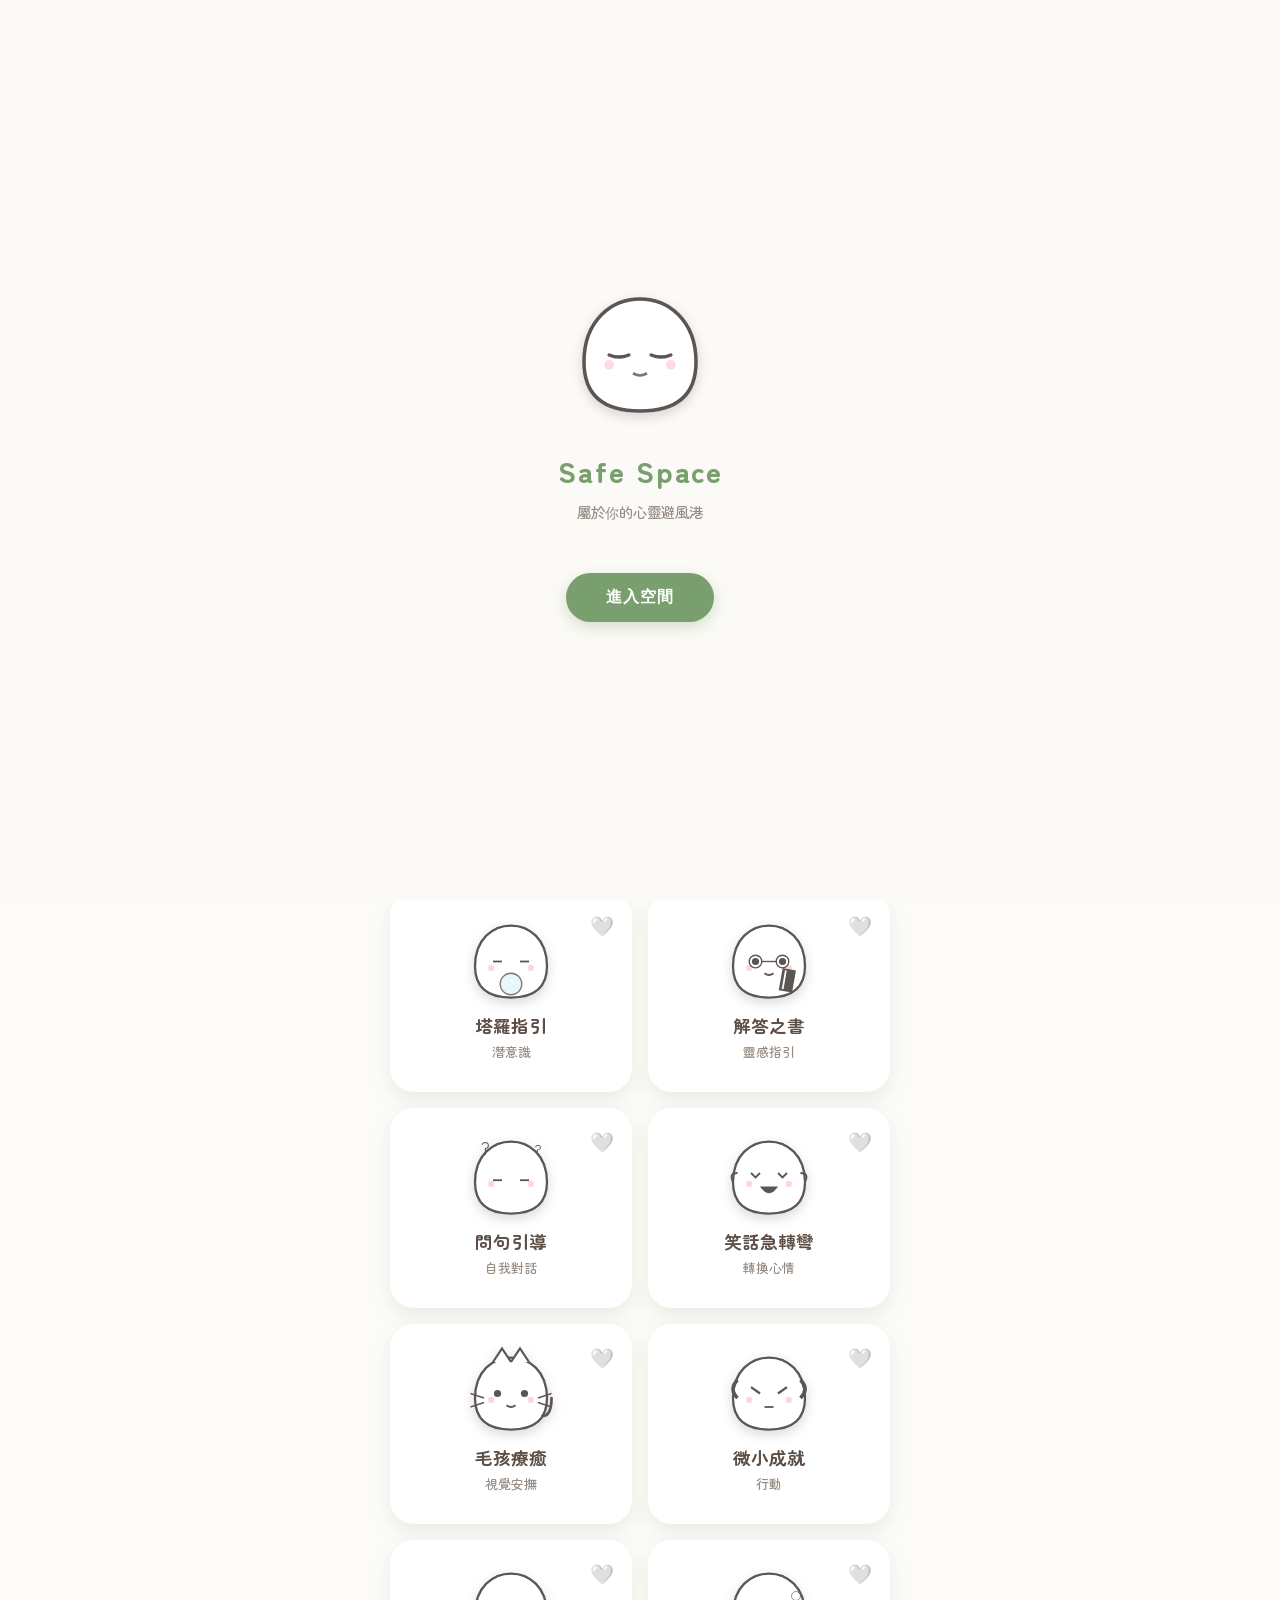
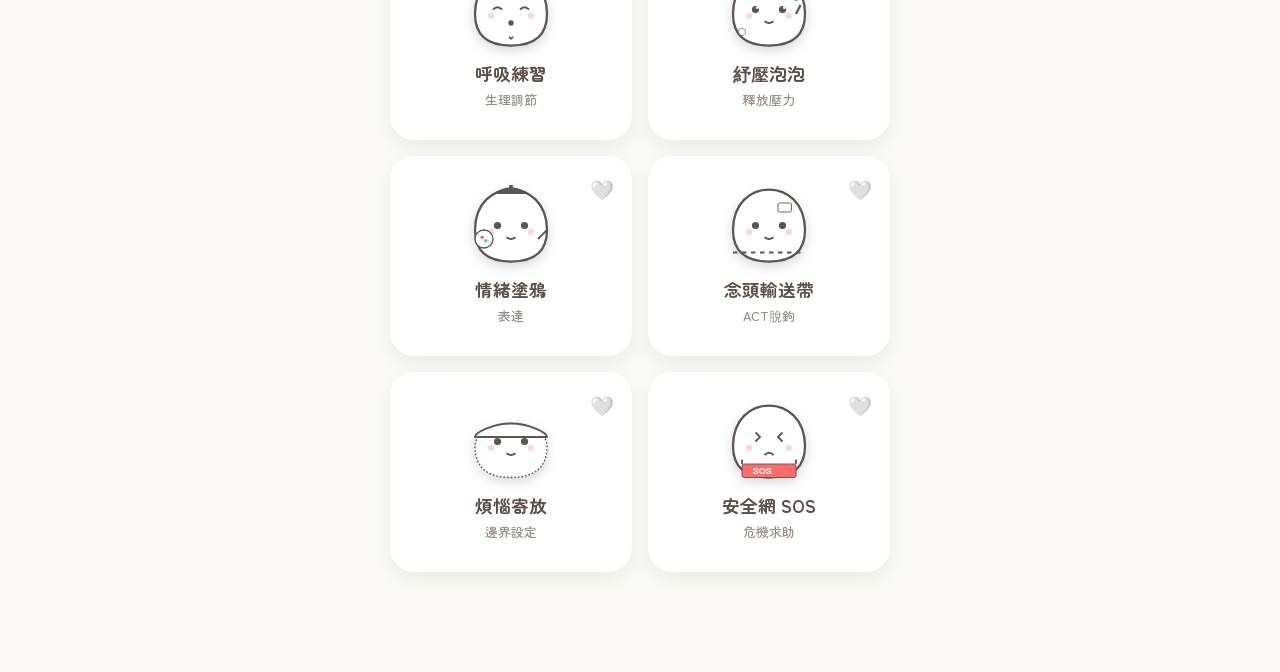
==== commit b2428f4d: "Add files via upload" ====
--- a/index.html
+++ b/index.html
@@ -1043,7 +1043,10 @@
 #active-feature-container {
     overscroll-behavior: contain;
 }
-/* --- Tarot 2.6: Journal with Cards & Layout Fix --- */
+/* --- Tarot 2.6: Journal Images, Font Fix, Spacing Fix --- */
+
+/* 1. 引入字體 */
+@import url('https://fonts.googleapis.com/css2?family=Zen+Maru+Gothic:wght@300;400;500;700&display=swap');
 
 :root {
     --bg-color: #fcfbf9;
@@ -1087,98 +1090,75 @@
     --header-bg: rgba(26, 24, 22, 0.95);
 }
 
-/* 滾動條優化 */
 ::-webkit-scrollbar { width: 4px; height: 4px; }
 ::-webkit-scrollbar-track { background: transparent; }
 ::-webkit-scrollbar-thumb { background: rgba(0,0,0,0.1); border-radius: 10px; }
 body.dark-mode ::-webkit-scrollbar-thumb { background: rgba(255,255,255,0.1); }
 
-/* --- ⚠️ 全局樣式修正：不再強制 body padding 0，保護首頁排版 --- */
-/* 如果你的首頁還是沒有邊距，請檢查是否有其他 global css 影響 */
-/* 這裡我們只針對 #tarot-app 內部做樣式控制 */
+body {
+    background-color: var(--bg-color);
+    color: var(--text-main);
+    /* 2. 字體修正：套用 Zen Maru Gothic */
+    font-family: 'Zen Maru Gothic', -apple-system, BlinkMacSystemFont, "Segoe UI", Roboto, Helvetica, Arial, sans-serif;
+    margin: 0; 
+    /* 3. 首頁間距修正：給 body 一個基礎 padding，讓 APP 首頁內容不會貼邊 */
+    padding: 0 20px; 
+    transition: background-color 0.3s ease, color 0.3s ease;
+    overflow-x: hidden;
+    -webkit-font-smoothing: antialiased;
+    box-sizing: border-box;
+}
+
+/* 標題強制套用字體 */
+h1, h2, h3, h4, h5, .brand-title {
+    font-family: 'Zen Maru Gothic', sans-serif;
+}
 
 .hidden { display: none !important; }
 
-/* 塔羅功能的主容器 */
 #tarot-app {
-    width: 100%;
-    /* 這裡設為 min-height 而不是固定 height，讓它能撐開內容 */
-    min-height: 80vh; 
-    padding-bottom: 100px;
-    display: flex;
-    flex-direction: column;
-    align-items: center;
-    position: relative;
-    font-family: -apple-system, BlinkMacSystemFont, "Segoe UI", Roboto, Helvetica, Arial, sans-serif;
-    color: var(--text-main);
-    /* 確保塔羅區域背景正確，不影響外部 */
-    background-color: var(--bg-color);
-    border-radius: 20px; /* 讓整個功能區塊有點圓角，像一張卡片 */
-    box-sizing: border-box;
-}
-
-/* 左上角懸浮按鈕 */
+    width: 100%; min-height: 100vh;
+    display: flex; flex-direction: column; align-items: center;
+    position: relative; padding-bottom: 80px;
+    /* Tarot App 內部不需要額外 padding，因為它有自己的佈局，所以這裡重置 */
+    margin: 0 -20px; /* 抵消 body 的 padding */
+    width: calc(100% + 40px); /* 補回寬度 */
+}
+
+/* 懸浮按鈕 */
 .floating-library-btn {
-    position: absolute; /* 改回 absolute，相對於 #tarot-app 定位 */
-    top: 20px;
-    left: 20px;
+    position: fixed; top: 20px; left: 20px;
     z-index: 1100;
     background: var(--surface-color);
     border: 1px solid rgba(212, 163, 115, 0.3);
     color: var(--text-main);
-    padding: 8px 18px;
-    border-radius: 30px;
-    font-size: 0.9rem;
-    cursor: pointer;
+    padding: 8px 18px; border-radius: 30px;
+    font-size: 0.9rem; cursor: pointer;
     box-shadow: 0 4px 15px rgba(0,0,0,0.08);
-    display: flex;
-    align-items: center;
-    gap: 6px;
+    display: flex; align-items: center; gap: 6px;
     transition: all 0.3s cubic-bezier(0.25, 0.8, 0.25, 1);
     backdrop-filter: blur(5px);
-}
-.floating-library-btn:hover {
-    transform: translateY(-2px);
-    border-color: var(--accent-color);
-}
-.floating-library-btn span { font-weight: 500; }
+    font-family: 'Zen Maru Gothic', sans-serif;
+}
+.floating-library-btn:hover { transform: translateY(-2px); border-color: var(--accent-color); }
 
 /* 主舞台 */
 #tarot-main-stage {
-    width: 100%;
-    padding-top: 80px; 
-    transition: opacity 0.4s ease;
-    display: flex;
-    flex-direction: column;
-    align-items: center;
+    width: 100%; padding-top: 80px; transition: opacity 0.4s ease;
 }
 
 .wizard-container {
-    width: 90%;
-    max-width: 900px;
-    margin: 0 auto;
-    padding: 20px 0;
-    text-align: center;
-    animation: fadeIn 0.6s cubic-bezier(0.2, 0.8, 0.2, 1);
-    box-sizing: border-box;
+    width: 90%; max-width: 900px; margin: 0 auto; padding: 20px 0;
+    text-align: center; animation: fadeIn 0.6s cubic-bezier(0.2, 0.8, 0.2, 1);
 }
 @keyframes fadeIn { from { opacity: 0; transform: translateY(15px); } to { opacity: 1; transform: translateY(0); } }
 
-.wizard-step h3 {
-    font-weight: 400;
-    color: var(--text-main);
-    margin-bottom: 30px;
-    font-size: 1.4rem;
-    letter-spacing: 1px;
-}
+.wizard-step h3 { font-weight: 500; color: var(--text-main); margin-bottom: 30px; font-size: 1.4rem; letter-spacing: 1px; }
 
 /* 選項卡片 */
 .selection-grid {
-    display: grid;
-    grid-template-columns: repeat(auto-fit, minmax(140px, 1fr));
-    gap: 15px;
-    margin-bottom: 40px;
-    width: 100%;
+    display: grid; grid-template-columns: repeat(auto-fit, minmax(140px, 1fr));
+    gap: 15px; margin-bottom: 40px; width: 100%;
 }
 .spread-grid-layout { grid-template-columns: 1fr; }
 @media(min-width: 600px) { 
@@ -1187,36 +1167,22 @@
 }
 
 .selection-card {
-    background: var(--surface-color);
-    padding: 25px 20px;
-    border-radius: 24px;
-    cursor: pointer;
-    border: 1px solid rgba(0,0,0,0.04);
+    background: var(--surface-color); padding: 25px 20px; border-radius: 24px;
+    cursor: pointer; border: 1px solid rgba(0,0,0,0.04);
     box-shadow: var(--card-shadow);
     transition: all 0.3s cubic-bezier(0.34, 1.56, 0.64, 1);
-    display: flex;
-    flex-direction: column;
-    align-items: center;
-    gap: 12px;
-}
-.selection-card:hover {
-    transform: translateY(-6px);
-    box-shadow: var(--hover-shadow);
-    border-color: rgba(212, 163, 115, 0.5);
-}
+    display: flex; flex-direction: column; align-items: center; gap: 12px;
+}
+.selection-card:hover { transform: translateY(-6px); box-shadow: var(--hover-shadow); border-color: rgba(212, 163, 115, 0.5); }
 .selection-icon {
-    font-size: 2.2rem;
-    width: 64px; height: 64px;
+    font-size: 2.2rem; width: 64px; height: 64px;
     display: flex; align-items: center; justify-content: center;
     background: linear-gradient(135deg, #fdfbf8 0%, #f7f1eb 100%);
-    border-radius: 50%;
-    margin-bottom: 5px;
-    box-shadow: inset 0 2px 5px rgba(0,0,0,0.02);
-}
-body.dark-mode .selection-icon { background: #332e2a; color: #d4a373; }
-.selection-title { font-weight: 600; font-size: 1.1rem; }
+    border-radius: 50%; box-shadow: inset 0 2px 5px rgba(0,0,0,0.02);
+}
+body.dark-mode .selection-icon { background: #332e2a; }
+.selection-title { font-weight: 700; font-size: 1.1rem; }
 .selection-desc { font-size: 0.85rem; color: var(--text-sub); line-height: 1.5; }
-
 .spread-structure-list {
     margin-top: 10px; text-align: left; width: 100%; font-size: 0.8rem;
     color: var(--text-sub); background: var(--box-bg); padding: 12px; border-radius: 12px;
@@ -1228,22 +1194,16 @@
     border-radius: 50px; font-size: 1rem; letter-spacing: 1.5px; cursor: pointer;
     box-shadow: 0 10px 25px rgba(212, 163, 115, 0.35); 
     transition: transform 0.2s, box-shadow 0.2s; font-weight: 500;
-    position: relative; z-index: 100;
+    position: relative; z-index: 100; font-family: 'Zen Maru Gothic', sans-serif;
 }
 .btn-primary:active { transform: scale(0.98); }
-.btn-pulse { animation: pulse-gold 2s infinite; }
-@keyframes pulse-gold {
-    0% { box-shadow: 0 0 0 0 rgba(212, 163, 115, 0.7); }
-    70% { box-shadow: 0 0 0 15px rgba(212, 163, 115, 0); }
-    100% { box-shadow: 0 0 0 0 rgba(212, 163, 115, 0); }
-}
 
 .btn-secondary {
     background: transparent; border: 1px solid rgba(0,0,0,0.15); color: var(--text-sub);
     padding: 10px 30px; border-radius: 50px; cursor: pointer; font-size: 0.9rem;
-    margin-top: 15px; transition: all 0.2s;
-}
-.btn-secondary:hover { border-color: var(--text-main); color: var(--text-main); background: rgba(0,0,0,0.02); }
+    margin-top: 15px; transition: all 0.2s; font-family: 'Zen Maru Gothic', sans-serif;
+}
+.btn-secondary:hover { border-color: var(--text-main); color: var(--text-main); }
 body.dark-mode .btn-secondary { border-color: #444; }
 
 /* 牌桌區 */
@@ -1263,15 +1223,13 @@
 }
 
 .tarot-card {
-    width: 70px; height: 119px; 
-    position: absolute;
-    left: 50%; top: 50%;
-    margin-left: -35px; margin-top: -60px;
+    width: 70px; height: 119px; position: absolute;
+    left: 50%; top: 50%; margin-left: -35px; margin-top: -60px;
     cursor: pointer; border-radius: 6px;
     box-shadow: -2px 0 5px rgba(0,0,0,0.1);
     transform-origin: bottom center;
     will-change: transform; 
-    transition: transform 0.2s cubic-bezier(0.1, 0.7, 1.0, 0.1);
+    transition: transform 0.3s cubic-bezier(0.1, 0.7, 1.0, 0.1);
 }
 @media(max-width: 600px) {
     .tarot-card { 
@@ -1294,7 +1252,7 @@
 /* 結果區 */
 .spread-result-container {
     display: flex; flex-wrap: wrap; justify-content: center; gap: 25px; margin-top: 20px; width: 100%;
-    padding-bottom: 20px;
+    padding-bottom: 60px; 
 }
 .spread-position {
     display: flex; flex-direction: column; align-items: center;
@@ -1315,44 +1273,22 @@
 .result-card img { width: 100%; height: 100%; object-fit: cover; }
 .result-card:hover { transform: translateY(-10px) scale(1.05); }
 
-/* --- 塔羅日記區 (升級版) --- */
+/* 日記區 (原筆記) */
 #journal-section {
-    width: 95%; max-width: 500px; margin: 20px auto 40px;
+    width: 100%; max-width: 500px; margin: 40px auto 20px;
     background: var(--surface-color); padding: 25px; border-radius: 20px;
     box-shadow: var(--card-shadow); text-align: left; box-sizing: border-box;
-}
-#journal-section h4 {
-    margin: 0 0 15px 0; color: var(--text-main); font-weight: 500;
-    font-size: 1.1rem; display: flex; align-items: center; gap: 8px;
 }
 #journal-input {
     width: 100%; height: 120px; border: 1px dashed var(--input-border);
     border-radius: 12px; padding: 15px; font-size: 0.95rem; color: var(--text-main);
-    background: var(--input-bg); resize: none; box-sizing: border-box; font-family: inherit; line-height: 1.6;
+    background: var(--input-bg); resize: none; box-sizing: border-box; 
+    font-family: 'Zen Maru Gothic', sans-serif;
+    line-height: 1.6;
 }
 #journal-input:focus { outline: none; border-color: var(--accent-color); background: var(--surface-color); }
 
-/* --- 塔羅日記列表樣式 (新功能) --- */
-.journal-entry {
-    background: var(--surface-color); padding: 20px; border-radius: 16px;
-    box-shadow: var(--card-shadow); margin-bottom: 15px;
-    position: relative; border-left: 4px solid var(--accent-color);
-}
-.j-date {
-    font-size: 0.8rem; color: var(--text-sub); font-weight: 600; margin-bottom: 10px; display: block;
-}
-.j-cards-row {
-    display: flex; gap: 8px; margin-bottom: 12px; flex-wrap: wrap;
-}
-.j-card-thumb {
-    width: 40px; border-radius: 4px; box-shadow: 0 2px 5px rgba(0,0,0,0.1);
-}
-.j-text {
-    font-size: 0.95rem; color: var(--text-main); line-height: 1.6; white-space: pre-wrap;
-}
-.j-empty { text-align: center; color: var(--text-sub); margin-top: 50px; }
-
-/* 圖鑑區 */
+/* --- 圖書館區 --- */
 #tarot-library {
     width: 100%; padding-top: 0; min-height: 100vh; background: var(--bg-color);
 }
@@ -1362,7 +1298,7 @@
     backdrop-filter: blur(20px) saturate(180%);
     -webkit-backdrop-filter: blur(20px) saturate(180%);
     padding: 70px 20px 15px 20px;
-    margin-bottom: 20px; border-bottom: 1px solid rgba(0,0,0,0.06);
+    border-bottom: 1px solid rgba(0,0,0,0.06);
     box-shadow: 0 4px 20px rgba(0,0,0,0.03);
 }
 body.dark-mode .library-sticky-header { border-bottom-color: rgba(255,255,255,0.06); }
@@ -1374,6 +1310,7 @@
 .lib-tab {
     background: transparent; border: none; font-size: 1rem; color: var(--text-sub);
     padding: 8px 12px; cursor: pointer; position: relative; font-weight: 500;
+    font-family: 'Zen Maru Gothic', sans-serif;
 }
 .lib-tab.active { color: var(--text-main); }
 .lib-tab.active::after {
@@ -1381,58 +1318,87 @@
     background: var(--accent-color); border-radius: 2px;
 }
 
-.library-filters { display: flex; flex-wrap: wrap; justify-content: center; gap: 8px; margin-top: 10px; }
+/* 子篩選器 */
+.library-filters { 
+    display: flex; flex-wrap: wrap; justify-content: center; gap: 8px; margin-top: 10px; 
+}
 .filter-btn {
-    padding: 8px 18px; border: 1px solid transparent; background: rgba(0,0,0,0.04);
-    border-radius: 30px; font-size: 0.85rem; font-weight: 500;
-    color: var(--text-sub); cursor: pointer;
-    transition: all 0.2s cubic-bezier(0.25, 0.8, 0.25, 1);
+    padding: 6px 16px; border: 1px solid transparent; background: rgba(0,0,0,0.04);
+    border-radius: 30px; font-size: 0.8rem; color: var(--text-sub); cursor: pointer;
+    transition: all 0.2s; font-family: 'Zen Maru Gothic', sans-serif;
 }
 body.dark-mode .filter-btn { background: rgba(255,255,255,0.08); }
 .filter-btn:hover { background: rgba(0,0,0,0.08); color: var(--text-main); }
-.filter-btn.active { 
-    background: var(--text-main); color: #fff; box-shadow: 0 4px 10px rgba(0,0,0,0.2);
-    transform: scale(1.05);
-}
+.filter-btn.active { background: var(--text-main); color: #fff; }
 body.dark-mode .filter-btn.active { background: var(--accent-color); }
 
+/* 內容容器 */
+.library-content-container { padding: 20px; padding-bottom: 80px; }
+
+/* 1. 卡牌網格 */
 .library-grid {
     display: grid; grid-template-columns: repeat(auto-fill, minmax(80px, 1fr)); gap: 12px;
-    padding: 0 20px 40px 20px;
 }
 .library-card {
     border-radius: 8px; overflow: hidden; background: rgba(0,0,0,0.05);
     opacity: 0; animation: fadeInUp 0.5s ease forwards;
 }
-@keyframes fadeInUp { from { opacity: 0; transform: translateY(20px); } to { opacity: 1; transform: translateY(0); } }
 .library-card img { width: 100%; height: auto; display: block; transition: transform 0.3s; cursor: pointer; }
 .library-card img:hover { transform: scale(1.08); }
 
-/* Knowledge Card */
+/* 2. 知識卡片 */
 .knowledge-grid {
-    display: grid; grid-template-columns: repeat(auto-fit, minmax(280px, 1fr)); gap: 20px; padding: 0 20px 40px;
+    display: grid; grid-template-columns: repeat(auto-fit, minmax(280px, 1fr)); gap: 20px;
 }
 .knowledge-card {
     background: var(--surface-color); padding: 25px; border-radius: 16px;
     box-shadow: var(--card-shadow); border-left: 4px solid var(--accent-color);
 }
-.k-title { font-size: 1.1rem; font-weight: 600; margin-bottom: 10px; color: var(--text-main); }
+.k-title { font-size: 1.1rem; font-weight: 700; margin-bottom: 10px; color: var(--text-main); }
 .k-content { font-size: 0.9rem; color: var(--text-sub); line-height: 1.6; }
+
+/* 3. 日記列表 (更新版) */
+.journal-list { display: flex; flex-direction: column; gap: 20px; max-width: 600px; margin: 0 auto; }
+.journal-entry {
+    background: var(--surface-color); padding: 20px; border-radius: 16px;
+    box-shadow: var(--card-shadow); position: relative;
+    border: 1px solid rgba(0,0,0,0.03);
+}
+.j-header {
+    display: flex; justify-content: space-between; align-items: center; margin-bottom: 15px;
+    border-bottom: 1px dashed rgba(0,0,0,0.1); padding-bottom: 10px;
+}
+.j-date { font-size: 0.85rem; color: var(--accent-color); font-weight: 700; }
+.j-cards-container {
+    display: flex; gap: 8px; margin-bottom: 15px; flex-wrap: wrap;
+}
+.j-mini-card {
+    width: 45px; border-radius: 4px; box-shadow: 0 2px 5px rgba(0,0,0,0.1);
+    cursor: zoom-in; transition: transform 0.2s;
+}
+.j-mini-card:hover { transform: scale(1.1); }
+.j-text { font-size: 0.95rem; color: var(--text-main); line-height: 1.7; white-space: pre-wrap; }
+.j-empty { text-align: center; color: var(--text-sub); margin-top: 50px; }
 
 /* Modal */
 .modal-overlay {
     position: fixed; top: 0; left: 0; width: 100%; height: 100%;
     background: var(--modal-overlay); backdrop-filter: blur(8px);
-    z-index: 2000; display: flex; justify-content: center; align-items: center; padding: 20px;
-    box-sizing: border-box; /* 確保 padding 算在內 */
-}
+    z-index: 2000; 
+    display: flex; justify-content: center; align-items: center; 
+    padding: 0;
+}
+
 .modal-content {
     background: var(--modal-bg); 
-    width: 100%; max-width: 480px; max-height: 85vh;
-    border-radius: 24px; overflow-y: auto; padding: 30px 25px; position: relative;
-    box-shadow: 0 25px 60px rgba(0,0,0,0.3); animation: zoomIn 0.3s cubic-bezier(0.175, 0.885, 0.32, 1.275);
-    margin: auto; /* 置中 */
-    box-sizing: border-box;
+    width: 90vw; max-width: 480px; 
+    max-height: 85vh; 
+    border-radius: 24px; overflow-y: auto; 
+    padding: 30px 25px; position: relative;
+    box-shadow: 0 25px 60px rgba(0,0,0,0.3); 
+    animation: zoomIn 0.3s cubic-bezier(0.175, 0.885, 0.32, 1.275);
+    box-sizing: border-box; 
+    margin: auto; 
 }
 @keyframes zoomIn { from { transform: scale(0.9); opacity: 0; } to { transform: scale(1); opacity: 1; } }
 
@@ -4462,22 +4428,20 @@
 
     // 如果全域沒有 tarotDetails，就用 placeholder
     const db = window.tarotDetails || tarotDetailsPlaceholder;
-
-   // Placeholder Knowledge DB (請用上面的 Prompt 生成完整版)
+ // New: Knowledge Data Structure (Placeholder)
     const knowledgeDB = {
         elements: [
-            { title: "🔥 火元素 (Wands)", desc: "象徵熱情、行動力、靈感與意志。代表權杖牌組。與牡羊、獅子、射手座相關。" },
-            { title: "💧 水元素 (Cups)", desc: "象徵情感、潛意識、關係與愛。代表聖杯牌組。與巨蟹、天蠍、雙魚座相關。" },
-            { title: "🌬️ 風元素 (Swords)", desc: "象徵思想、理智、溝通與衝突。代表寶劍牌組。與雙子、天秤、水瓶座相關。" },
-            { title: "🌿 土元素 (Pentacles)", desc: "象徵物質、金錢、工作與現實成果。代表錢幣牌組。與金牛、處女、摩羯座相關。" }
+            { title: "🔥 火元素 (Wands)", desc: "象徵熱情、行動力、靈感與意志。" },
+            { title: "💧 水元素 (Cups)", desc: "象徵情感、潛意識、關係與愛。" },
+            { title: "🌬️ 風元素 (Swords)", desc: "象徵思想、理智、溝通與衝突。" },
+            { title: "🌿 土元素 (Pentacles)", desc: "象徵物質、金錢、工作與現實成果。" }
         ],
         numerology: [
-            { title: "數字 1 (Ace)", desc: "新的開始、潛能、種子、純粹的能量。" },
-            { title: "數字 10", desc: "圓滿、週期的結束、轉化的過渡期。" }
+            { title: "數字 1 (Ace)", desc: "新的開始、潛能、種子。" },
+            { title: "數字 10", desc: "圓滿、週期的結束。" }
         ],
         others: [
-            { title: "👑 宮廷牌", desc: "代表人物原型或性格特質。侍者(學習)、騎士(行動)、皇后(陰性)、國王(陽性)。" },
-            { title: "🌌 愚人之旅", desc: "大阿爾克那(0-21)象徵靈魂從懵懂到圓滿的旅程。" }
+            { title: "👑 宮廷牌", desc: "代表人物原型與性格特質。" }
         ]
     };
 
@@ -4490,29 +4454,30 @@
     };
 
     const spreads = {
-        one: { name: "單張指引", count: 1, labels: ["當下指引"], desc: "最純粹的直覺，適合每日探索。" },
-        time: { name: "聖三角 (時間流)", count: 3, labels: ["過去因", "現在果", "未來向"], desc: "看見事情的脈絡。" },
-        choice: { name: "二擇一抉擇", count: 3, labels: ["現況", "選擇 A", "選擇 B"], desc: "比較兩條路徑的可能風景。" },
-        relation: { name: "關係牌陣", count: 4, labels: ["你的心", "對方的心", "關係現狀", "建議"], desc: "映照出關係中真實的互動模式。" },
-        cross: { name: "十字全觀", count: 5, labels: ["核心", "阻礙", "潛意識", "近期", "結果"], desc: "深入剖析複雜議題。" }
+        one: { name: "單張指引", count: 1, labels: ["當下指引"], desc: "最純粹的直覺，適合每日探索或簡單提問。" },
+        time: { name: "聖三角 (時間流)", count: 3, labels: ["過去因", "現在果", "未來向"], desc: "看見事情的脈絡，理解過去如何影響現在與未來。" },
+        choice: { name: "二擇一抉擇", count: 3, labels: ["現況", "選擇 A", "選擇 B"], desc: "比較兩條路徑的可能風景，幫助你做出選擇。" },
+        relation: { name: "關係牌陣", count: 4, labels: ["你的心", "對方的心", "關係現狀", "建議"], desc: "如同一面鏡子，映照出關係中真實的互動模式。" },
+        cross: { name: "十字全觀", count: 5, labels: ["核心", "阻礙", "潛意識", "近期", "結果"], desc: "深入剖析複雜議題，看見內外在的交互影響。" }
     };
 
     let state = {
-        mode: 'reading',
-        libTab: 'cards',
+        mode: 'reading', // reading | library
+        libTab: 'cards', // cards | journal | knowledge
         step: 'theme',
         theme: 'daily',
         spreadKey: 'one',
         deck: [],
         selectedIndices: [],
+        currentResultCards: [], // Store current drawn cards for journal
         isShuffling: false 
     };
 
     // HTML Structure
     container.innerHTML = `
         <div id="tarot-app">
-            <button id="btn-floating-library" class="floating-library-btn" title="打開檔案室">
-                📖 <span>檔案室</span>
+            <button id="btn-floating-library" class="floating-library-btn" title="打開圖書館">
+                📖 <span>心靈圖書館</span>
             </button>
 
             <div id="tarot-main-stage">
@@ -4538,16 +4503,15 @@
                     <div class="spread-result-container" id="result-area"></div>
                     
                     <div id="journal-section" class="hidden">
-                        <h4>📝 塔羅日記</h4>
-                        <p style="font-size:0.8rem; color:var(--text-sub); margin-bottom:10px;">記錄下的牌將會一起保存。</p>
-                        <textarea id="journal-input" placeholder="看著這幾張牌，你的直覺告訴了你什麼？..."></textarea>
+                        <h4>✏️ 塔羅日記</h4>
+                        <textarea id="journal-input" placeholder="看著這幾張牌，你有什麼感覺？..."></textarea>
                         <div style="text-align:right; margin-top:10px;">
                             <span id="save-msg" style="margin-right:10px; color:#a1887f; font-size:0.85rem;"></span>
                             <button class="btn-primary" id="btn-save-journal" style="font-size:0.9rem; padding:8px 24px;">保存日記</button>
                         </div>
                     </div>
 
-                    <div style="margin-top:60px; margin-bottom: 40px;">
+                    <div style="margin-top:40px; margin-bottom: 40px;">
                         <button class="btn-secondary" id="btn-restart">重新占卜</button>
                     </div>
                 </div>
@@ -4557,14 +4521,13 @@
                 <div class="library-sticky-header">
                     <div class="library-tabs">
                         <button class="lib-tab active" data-tab="cards">牌卡圖鑑</button>
-                        <button class="lib-tab" data-tab="journal">我的日記</button>
                         <button class="lib-tab" data-tab="knowledge">塔羅知識</button>
+                        <button class="lib-tab" data-tab="journal">塔羅日記</button>
                     </div>
                     
                     <div class="library-filters" id="lib-card-filters">
                         <button class="filter-btn active" data-filter="all">全部</button>
                         <button class="filter-btn" data-filter="major">大牌</button>
-                        <button class="filter-btn" data-filter="court">宮廷牌</button>
                         <button class="filter-btn" data-filter="wands">權杖</button>
                         <button class="filter-btn" data-filter="cups">聖杯</button>
                         <button class="filter-btn" data-filter="swords">寶劍</button>
@@ -4574,8 +4537,8 @@
                 
                 <div class="library-content-container">
                     <div class="library-grid" id="library-grid"></div>
+                    <div class="knowledge-grid hidden" id="knowledge-grid"></div>
                     <div class="journal-list hidden" id="journal-list"></div>
-                    <div class="knowledge-grid hidden" id="knowledge-grid"></div>
                 </div>
             </div>
         </div>
@@ -4682,6 +4645,7 @@
         
         table.innerHTML = '';
         state.selectedIndices = [];
+        state.currentResultCards = [];
         state.deck = [...fullDeckData]; 
         state.isShuffling = false;
         
@@ -4768,15 +4732,14 @@
 
         if (table._touchHandler) table.removeEventListener('touchmove', table._touchHandler);
         
-        let lastActiveCard = null;
+        let lastActiveCard = null; 
 
         table._touchHandler = (e) => {
             if(e.cancelable) e.preventDefault();
             const touch = e.touches[0];
             const touchX = touch.clientX;
             const touchY = touch.clientY;
-            const rect = table.getBoundingClientRect();
-
+            
             let closestCard = null;
             let minDist = 9999;
 
@@ -4786,8 +4749,7 @@
                 const cx = cRect.left + cRect.width/2;
                 const cy = cRect.top + cRect.height/2;
                 const dist = Math.hypot(touchX - cx, touchY - cy);
-                
-                if(dist < minDist && dist < 80) { 
+                if(dist < minDist && dist < 80) {
                     minDist = dist;
                     closestCard = c;
                 }
@@ -4815,7 +4777,7 @@
             if(lastActiveCard) {
                 const index = cards.indexOf(lastActiveCard);
                 pickCard(lastActiveCard, index);
-                lastActiveCard = null; 
+                lastActiveCard = null;
             }
         });
     };
@@ -4849,11 +4811,22 @@
         const resultArea = container.querySelector('#result-area');
         const labels = spreads[state.spreadKey].labels;
         resultArea.innerHTML = '';
+        state.currentResultCards = []; // Reset current cards for journal
+
+        // Prepare Card Names for Journal Auto-fill
+        let cardNames = [];
 
         state.selectedIndices.forEach((deckIndex, i) => {
             const cardData = state.deck[deckIndex];
             const isReversed = Math.random() > 0.3; 
             const label = labels[i] || `Position ${i+1}`;
+            
+            // Save for Journal
+            state.currentResultCards.push({ ...cardData, isReversed, label });
+            
+            // Get Card Name
+            const info = db[cardData.id] || { name: "Unknown" };
+            cardNames.push(`${info.name}${isReversed ? '(逆)' : ''}`);
 
             const wrapper = document.createElement('div');
             wrapper.className = 'spread-position';
@@ -4864,10 +4837,7 @@
             
             const img = document.createElement('img');
             img.src = `./images/tarot/${cardData.file}`;
-            img.alt = cardData.name;
-            if (isReversed) {
-                img.style.transform = 'rotate(180deg)';
-            }
+            img.style.transform = isReversed ? 'rotate(180deg)' : '';
             
             cardDiv.appendChild(img);
             cardDiv.onclick = () => showDetail(cardData.id, isReversed, true);
@@ -4879,18 +4849,22 @@
             container.querySelector('#journal-section').classList.remove('hidden');
             const d = new Date();
             const key = `tarot_journal_${d.getFullYear()}_${d.getMonth()+1}_${d.getDate()}`;
-            // 嘗試讀取舊格式 (string) 或新格式 (json)
-            const savedRaw = localStorage.getItem(key);
-            let savedText = "";
-            if (savedRaw) {
+            
+            // Check if entry exists to avoid overwriting user input
+            const existingRaw = localStorage.getItem(key);
+            let defaultText = `今日牌卡：${cardNames.join('、')}\n\n我的心得：`;
+            
+            if (existingRaw) {
                 try {
-                    const parsed = JSON.parse(savedRaw);
-                    savedText = parsed.text || "";
+                    const parsed = JSON.parse(existingRaw);
+                    // If old text exists, use it. If it was just a string, use it.
+                    container.querySelector('#journal-input').value = parsed.text || parsed;
                 } catch(e) {
-                    savedText = savedRaw; // 相容舊資料
+                    container.querySelector('#journal-input').value = existingRaw; // Old format fallback
                 }
+            } else {
+                container.querySelector('#journal-input').value = defaultText;
             }
-            container.querySelector('#journal-input').value = savedText;
         } else {
             container.querySelector('#journal-section').classList.add('hidden');
         }
@@ -4945,7 +4919,6 @@
             let match = false;
             if(filter === 'all') match = true;
             else if(filter === 'major' && c.type === 'major') match = true;
-            else if(filter === 'court' && c.type === 'court') match = true; 
             else if(filter === 'wands' && c.id.startsWith('wa')) match = true;
             else if(filter === 'cups' && c.id.startsWith('cu')) match = true;
             else if(filter === 'swords' && c.id.startsWith('sw')) match = true;
@@ -4989,7 +4962,7 @@
         const keys = Object.keys(localStorage).filter(k => k.startsWith('tarot_journal_')).sort().reverse();
         
         if (keys.length === 0) {
-            list.innerHTML = `<div class="j-empty">還沒有寫過筆記喔，快去試試「今日運勢」吧！</div>`;
+            list.innerHTML = `<div class="j-empty">還沒有寫過日記喔，快去試試「今日運勢」吧！</div>`;
             return;
         }
 
@@ -4997,41 +4970,56 @@
             const valRaw = localStorage.getItem(key);
             if (!valRaw) return;
 
-            let entryText = "";
-            let entryCards = [];
-
-            // Parse JSON format
+            // Parse Data (Support old string format & new JSON format)
+            let text = "";
+            let cards = [];
             try {
                 const parsed = JSON.parse(valRaw);
-                entryText = parsed.text || "";
-                entryCards = parsed.cards || [];
+                if (typeof parsed === 'object') {
+                    text = parsed.text || "";
+                    cards = parsed.cards || [];
+                } else {
+                    text = valRaw; // Legacy string
+                }
             } catch (e) {
-                entryText = valRaw; // fallback for old data
+                text = valRaw; // Legacy string
             }
 
             const parts = key.split('_');
             const dateStr = `${parts[2]} / ${parts[3]} / ${parts[4]}`;
             
-            // Build card thumbnails HTML
+            // Generate Cards HTML
             let cardsHtml = '';
-            if (entryCards.length > 0) {
-                cardsHtml = `<div class="j-cards-row">`;
-                entryCards.forEach(cid => {
-                    // find file name
-                    const file = cid.startsWith('m') ? `ar${cid.substring(1)}.jpg` : `${cid}.jpg`;
-                    cardsHtml += `<img src="./images/tarot/${file}" class="j-card-thumb" alt="${cid}">`;
+            if (cards.length > 0) {
+                cardsHtml = `<div class="j-cards-container">`;
+                cards.forEach(c => {
+                    const isRev = c.isReversed;
+                    cardsHtml += `
+                        <img class="j-mini-card" 
+                             src="./images/tarot/${c.file}" 
+                             style="transform: ${isRev ? 'rotate(180deg)' : 'none'}"
+                             onclick="showJournalCardDetail('${c.id}', ${isRev})"
+                        >
+                    `;
                 });
                 cardsHtml += `</div>`;
             }
 
             list.innerHTML += `
                 <div class="journal-entry">
-                    <span class="j-date">${dateStr}</span>
+                    <div class="j-header">
+                         <span class="j-date">${dateStr}</span>
+                    </div>
                     ${cardsHtml}
-                    <div class="j-text">${entryText}</div>
+                    <div class="j-text">${text}</div>
                 </div>
             `;
         });
+    };
+    
+    // Global helper for journal card click
+    window.showJournalCardDetail = (id, isReversed) => {
+        showDetail(id, isReversed, false);
     };
 
     const switchLibTab = (tabName) => {
@@ -5081,11 +5069,11 @@
             libStage.classList.add('hidden');
             mainStage.classList.remove('hidden');
             btn.classList.remove('active-mode');
-            btn.innerHTML = `📖 <span>檔案室</span>`;
-            window.scrollTo(0,0);
+            btn.innerHTML = `📖 <span>心靈圖書館</span>`;
         }
     };
 
+    // Events
     container.querySelector('#btn-floating-library').onclick = toggleLibrary;
     container.querySelector('#btn-back-theme').onclick = () => showSection('step-theme');
     container.querySelector('#btn-restart').onclick = () => showSection('step-theme');
@@ -5102,30 +5090,26 @@
         };
     });
 
-    const closeModal = () => container.querySelector('#card-detail-modal').classList.add('hidden');
-    container.querySelector('.close-modal').onclick = closeModal;
+    container.querySelector('.close-modal').onclick = () => container.querySelector('#card-detail-modal').classList.add('hidden');
     container.querySelector('#card-detail-modal').onclick = (e) => {
-        if(e.target === container.querySelector('#card-detail-modal')) closeModal();
+        if(e.target === container.querySelector('#card-detail-modal')) container.querySelector('#card-detail-modal').classList.add('hidden');
     };
 
-    // Save Journal with Cards
+    // Updated Save Logic
     container.querySelector('#btn-save-journal').onclick = () => {
         const d = new Date();
         const key = `tarot_journal_${d.getFullYear()}_${d.getMonth()+1}_${d.getDate()}`;
-        const textVal = container.querySelector('#journal-input').value;
+        const text = container.querySelector('#journal-input').value;
         
-        // Get current drawn cards IDs
-        const cardIds = state.selectedIndices.map(i => state.deck[i].id);
-
-        const data = {
-            text: textVal,
-            cards: cardIds
+        const dataToSave = {
+            text: text,
+            cards: state.currentResultCards || [] // Save full card objects
         };
 
-        localStorage.setItem(key, JSON.stringify(data));
+        localStorage.setItem(key, JSON.stringify(dataToSave));
         
         const msg = container.querySelector('#save-msg');
-        msg.textContent = "✨ 已保存";
+        msg.textContent = "✨ 已保存日記";
         setTimeout(() => msg.textContent = "", 2000);
     };
 
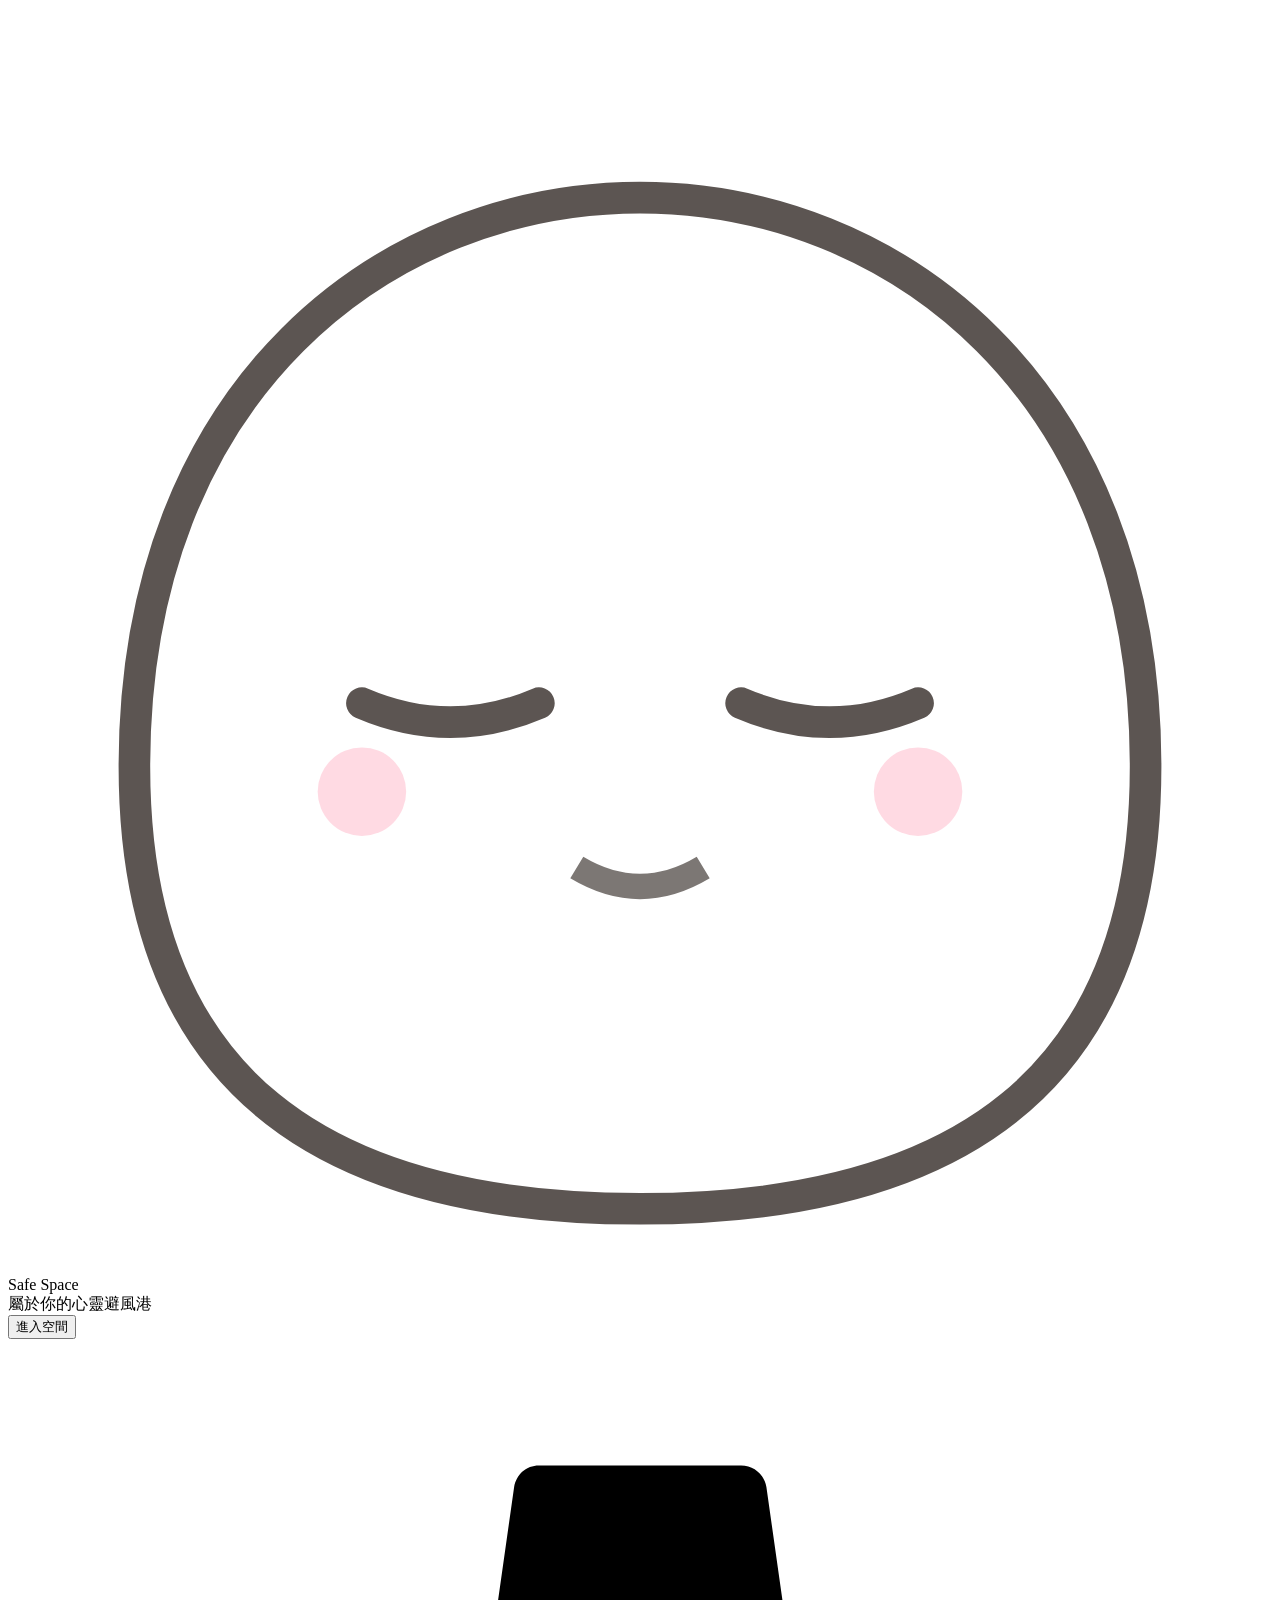
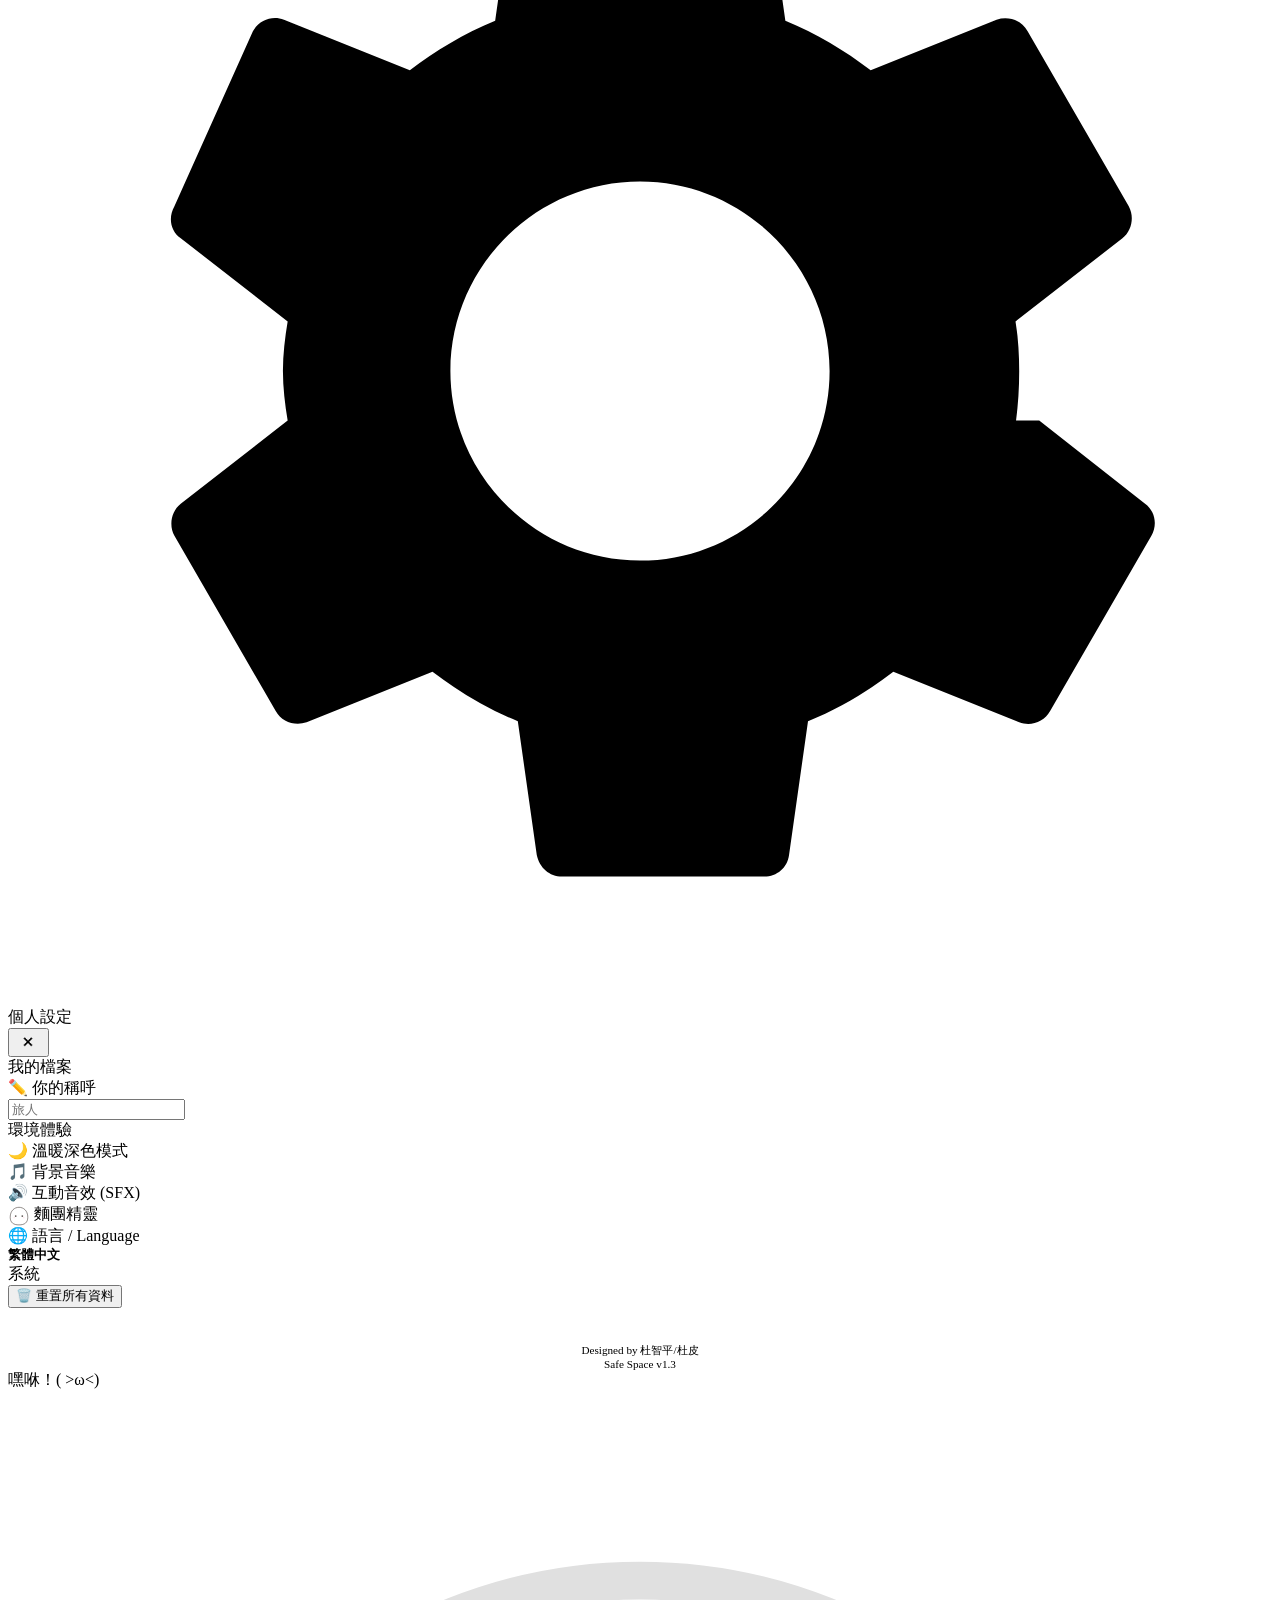
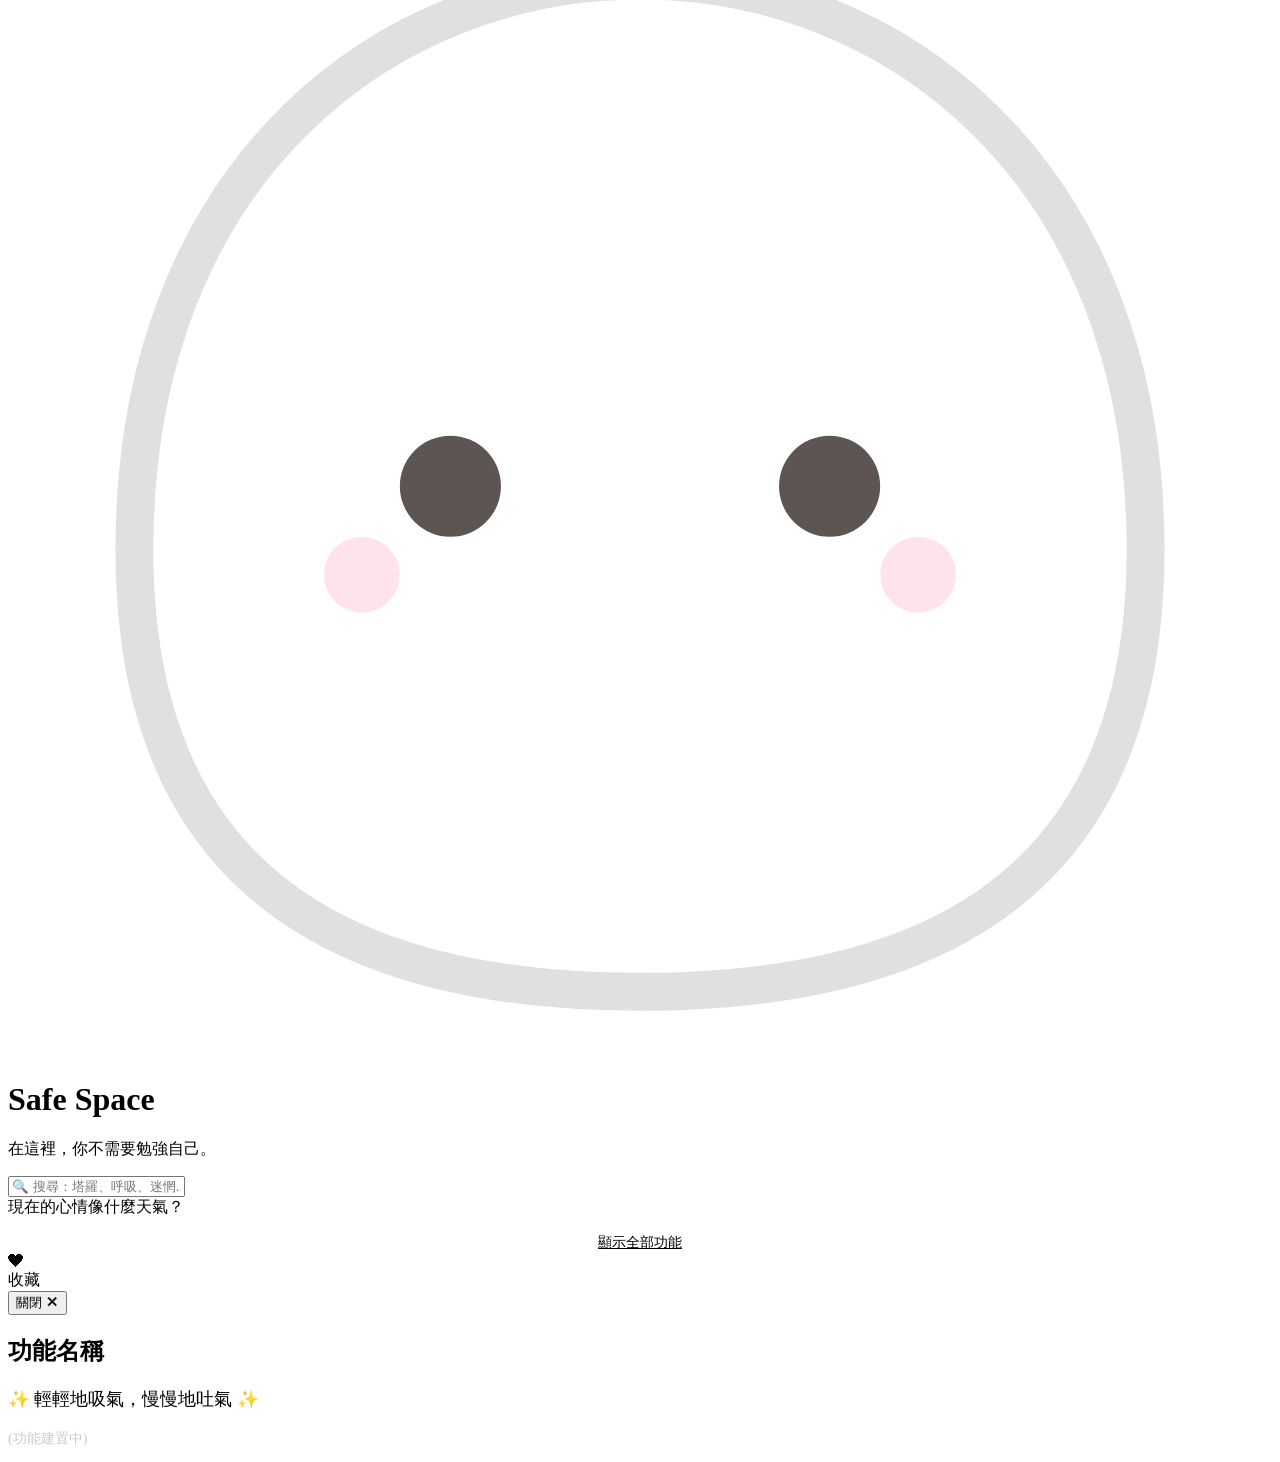
==== commit a6a334c0: "Add files via upload" ====
--- a/index.html
+++ b/index.html
@@ -1,5465 +1,190 @@
-<!DOCTYPE html>
-<html lang="zh-TW">
-<head>
-    <meta charset="UTF-8">
-    <meta name="viewport" content="width=device-width, initial-scale=1.0, maximum-scale=1.0, user-scalable=no">
-    <title>Safe Space</title>
-    <link href="https://fonts.googleapis.com/css2?family=Noto+Serif+TC:wght@400;700&family=Cinzel:wght@700&display=swap" rel="stylesheet">
-    <link rel="icon" type="image/svg+xml" href="data:image/svg+xml,%3Csvg viewBox='0 0 100 100' fill='none' xmlns='http://www.w3.org/2000/svg'%3E%3Cpath d='M50 15C30 15 10 30 10 60C10 85 25 95 50 95C75 95 90 85 90 60C90 30 70 15 50 15Z' fill='%23FFFFFF' stroke='%23E0E0E0' stroke-width='3'/%3E%3Ccircle cx='35' cy='55' r='4' fill='%235C5552'/%3E%3Ccircle cx='65' cy='55' r='4' fill='%235C5552'/%3E%3Ccircle cx='28' cy='62' r='3' fill='%23FFD1DC' opacity='0.8'/%3E%3Ccircle cx='72' cy='62' r='3' fill='%23FFD1DC' opacity='0.8'/%3E%3C/svg%3E">
-
-    <link rel="preconnect" href="https://fonts.googleapis.com">
-    <link rel="preconnect" href="https://fonts.gstatic.com" crossorigin>
-    <link href="https://fonts.googleapis.com/css2?family=Zen+Maru+Gothic:wght@400;500;700;900&display=swap" rel="stylesheet">
-
-    <style>
-        /* --- 🎨 核心視覺變數 (日夜切換系統) --- */
-        :root {
-            /* 日間模式 (預設) */
-            --primary: #7A9F6E;       /* 抹茶綠 */
-            --primary-dark: #58754F;
-            --primary-light: #EBF2EA;
-            --bg: #FCFAF7;            /* 米白 */
-            --card-bg: #FFFFFF;
-            --text-main: #5C5552;     /* 深暖灰 */
-            --text-sub: #9E9894;
-            --accent-warm: #D67D68;
-            --radius-box: 24px;
-            --radius-btn: 16px;
-            --shadow-soft: 0 8px 20px rgba(122, 159, 110, 0.15);
-            --glass: rgba(255, 255, 255, 0.90);
-            --border-color: rgba(0,0,0,0.05);
-            --pet-glow: drop-shadow(0 4px 6px rgba(0,0,0,0.15)); /* 麵團陰影 */
-        }
-
-        /* 🌙 深色模式 (溫暖的深夜可可色) */
-        body.dark-mode {
-            --primary: #9BC58B;       /* 亮一點的綠，對比才夠 */
-            --primary-dark: #BCE0AF;
-            --primary-light: #3D3A37; /* 深卡其背景 */
-            --bg: #2C2927;            /* 深咖啡黑 */
-            --card-bg: #383533;       /* 稍微亮一點的灰褐 */
-            --text-main: #EDE8E4;     /* 暖白 */
-            --text-sub: #ACA59F;      /* 暖灰 */
-            --shadow-soft: 0 8px 20px rgba(0, 0, 0, 0.4);
-            --glass: rgba(44, 41, 39, 0.90);
-            --border-color: rgba(255,255,255,0.1);
-            --pet-glow: drop-shadow(0 0 10px rgba(255, 255, 255, 0.2)); /* 夜晚發光 */
-        }
-
-        body {
-            font-family: "Zen Maru Gothic", sans-serif;
-            background-color: var(--bg);
-            color: var(--text-main);
-            margin: 0;
-            padding: 24px 20px;
-            display: flex;
-            flex-direction: column;
-            align-items: center;
-            min-height: 100vh;
-            line-height: 1.6;
-            -webkit-tap-highlight-color: transparent;
-            /* 關鍵：預設隱藏捲軸，等 Splash 結束才打開 */
-            overflow: hidden; 
-            transition: background-color 0.5s, color 0.5s;
-        }
-
-        /* --- 🎬 啟動畫面 (動態敘事版) --- */
-        #splash-screen {
-            position: fixed; top: 0; left: 0; width: 100%; height: 100%;
-            background-color: var(--bg); z-index: 9999;
-            display: flex; flex-direction: column;
-            align-items: center; justify-content: center;
-            transition: opacity 0.8s ease-out;
-            /* 防止手機滑動看到後面 */
-            touch-action: none; 
-        }
-        
-        .splash-content { text-align: center; position: relative; }
-
-        .splash-logo-container {
-            width: 140px; height: 140px; margin: 0 auto 30px auto;
-            position: relative;
-            /* 1. 麵團慢慢進來 (從上方降落) */
-            animation: doughEnter 2s cubic-bezier(0.34, 1.56, 0.64, 1) forwards;
-            opacity: 0; /* 初始隱藏 */
-        }
-
-        /* 禪意麵團 */
-        .zen-dough {
-            width: 100%; height: 100%;
-            /* 2. 進場後接續呼吸動畫 */
-            animation: deepBreathe 6s ease-in-out infinite 2s; /* 延遲2秒等進場完 */
-            filter: var(--pet-glow);
-        }
-
-        .splash-title {
-            font-size: 1.8rem; font-weight: 900; color: var(--primary);
-            letter-spacing: 2px; margin-bottom: 5px;
-            /* 3. 標題慢慢出現 */
-            opacity: 0;
-            animation: fadeInUp 1.5s ease-out 1.5s forwards;
-        }
-        .splash-subtitle {
-            font-size: 0.9rem; color: var(--text-sub); font-weight: 500;
-            margin-bottom: 50px; opacity: 0;
-            animation: fadeInUp 1.5s ease-out 1.8s forwards;
-        }
-
-        .start-btn {
-            font-size: 1rem; color: white; font-weight: 700;
-            padding: 14px 40px; 
-            background: var(--primary);
-            border: none;
-            border-radius: 50px; cursor: pointer;
-            box-shadow: 0 5px 15px rgba(122, 159, 110, 0.3);
-            transition: all 0.3s;
-            letter-spacing: 1px;
-            opacity: 0;
-            /* 4. 按鈕淡入 + 搖動一下 */
-            animation: fadeInUp 1s ease-out 2.5s forwards, shakeBtn 0.5s ease-in-out 3s;
-        }
-        .start-btn:active { transform: scale(0.95); }
-
-        /* 動畫定義 */
-        @keyframes doughEnter {
-            0% { transform: translateY(-50px) scale(0.8); opacity: 0; }
-            100% { transform: translateY(0) scale(1); opacity: 1; }
-        }
-        @keyframes deepBreathe {
-            0%, 100% { transform: scale(1) translateY(0); }
-            50% { transform: scale(1.05) translateY(-5px); }
-        }
-        @keyframes fadeInUp {
-            from { opacity: 0; transform: translateY(20px); }
-            to { opacity: 1; transform: translateY(0); }
-        }
-        @keyframes shakeBtn {
-            0%, 100% { transform: rotate(0deg); }
-            25% { transform: rotate(-5deg); }
-            75% { transform: rotate(5deg); }
-        }
-
-
-        /* --- 🏠 主介面 --- */
-        /* 標題顏色與啟動頁同步 var(--primary) */
-        header { text-align: center; margin-bottom: 24px; margin-top: 20px; width: 100%; max-width: 500px;}
-        h1 { font-weight: 900; font-size: 2rem; margin: 0; color: var(--primary); letter-spacing: 1px; transition: color 0.5s; }
-        p.subtitle { font-size: 0.95rem; color: var(--text-sub); margin-top: 5px; font-weight: 500; }
-
-        /* --- 🔍 搜尋欄 --- */
-        .search-container { width: 100%; max-width: 500px; margin-bottom: 24px; }
-        #search-input {
-            width: 100%; padding: 16px 24px; border-radius: 50px;
-            border: 2px solid transparent; background: var(--card-bg);
-            font-size: 1rem; font-family: "Zen Maru Gothic", sans-serif; font-weight: 700;
-            color: var(--text-main); outline: none;
-            box-shadow: var(--shadow-soft); box-sizing: border-box;
-            transition: all 0.3s;
-        }
-        #search-input:focus { border-color: var(--primary); }
-        #search-input::placeholder { color: var(--text-sub); font-weight: 500; opacity: 0.7; }
-
-        /* --- 🚑 情緒快篩區 --- */
-        .triage-section {
-            width: 100%; max-width: 500px;
-            background: var(--primary-light);
-            padding: 24px; padding-bottom: 30px;
-            border-radius: var(--radius-box);
-            margin-bottom: 32px;
-            position: relative;
-            box-sizing: border-box;
-            box-shadow: inset 0 0 0 2px rgba(255,255,255,0.1); /* 微調深色模式下的邊框 */
-            transition: background 0.5s;
-        }
-        .triage-title { 
-            font-size: 1.1rem; margin-bottom: 16px; 
-            color: var(--primary-dark); font-weight: 900; text-align: center; 
-        }
-
-        .mood-grid {
-            display: grid; grid-template-columns: 1fr 1fr 1fr; 
-            gap: 12px; margin-bottom: 10px;
-        }
-        
-        .mood-card {
-            background: var(--card-bg); border: 3px solid transparent; 
-            color: var(--text-main);
-            padding: 10px 5px; border-radius: var(--radius-btn);
-            cursor: pointer; transition: all 0.2s;
-            display: flex; flex-direction: column; align-items: center; justify-content: center;
-            box-shadow: 0 4px 0 rgba(0,0,0,0.05);
-            height: 110px;
-        }
-        .mood-card:active { transform: translateY(4px); box-shadow: none; }
-        .mood-card.active {
-            background: var(--card-bg);
-            transform: translateY(2px);
-            box-shadow: inset 0 3px 5px rgba(0,0,0,0.2);
-        }
-        
-        .mood-icon-svg { width: 60px; height: 60px; margin-bottom: 5px; }
-        .mood-label { font-size: 0.85rem; font-weight: 700; line-height: 1.2; text-align: center;}
-
-        /* --- 🛠️ 工具箱列表 --- */
-        .toolbox-grid {
-            display: grid; grid-template-columns: 1fr 1fr; gap: 16px;
-            width: 100%; max-width: 500px; padding-bottom: 100px;
-        }
-        .feature-card {
-            background: var(--card-bg); border-radius: var(--radius-box);
-            padding: 20px 10px; display: flex; flex-direction: column;
-            align-items: center; justify-content: flex-start; text-align: center;
-            box-shadow: var(--shadow-soft); cursor: pointer;
-            transition: transform 0.2s; height: 160px; position: relative;
-            overflow: hidden; 
-        }
-        .feature-card:active { transform: scale(0.96); }
-        
-        .card-visual { 
-            width: 90px; height: 90px; 
-            margin-bottom: 10px; 
-            position: relative;
-        }
-        .feature-svg { width: 100%; height: 100%; filter: var(--pet-glow); }
-
-        .card-title { font-size: 1.1rem; color: var(--text-main); font-weight: 700; margin-bottom: 2px;}
-        .card-tag { font-size: 0.8rem; color: var(--text-sub); font-weight: 500; }
-        
-        .card-fav-btn {
-            position: absolute; top: 10px; right: 10px;
-            font-size: 1.2rem; color: #EEE; padding: 8px;
-            z-index: 5; transition: color 0.3s;
-        }
-        /* 深色模式下愛心底色調整 */
-        body.dark-mode .card-fav-btn { color: #555; }
-        .card-fav-btn.is-active { color: var(--accent-warm) !important; }
-
-        .fav-fab-container { position: absolute; bottom: -15px; right: 15px; z-index: 10; }
-        .fav-fab {
-            width: 70px; height: 70px;
-            background-color: var(--card-bg); color: var(--accent-warm);
-            border-radius: 50%;
-            display: flex; flex-direction: column; align-items: center; justify-content: center;
-            box-shadow: 0 6px 15px rgba(122, 159, 110, 0.2);
-            cursor: pointer; transition: all 0.2s;
-            border: 3px solid var(--card-bg);
-        }
-        .fav-fab:active { transform: scale(0.9); }
-        .fav-fab.active { background-color: var(--accent-warm); color: white; transform: scale(0.95); }
-        .fav-icon { font-size: 1.4rem; line-height: 1; margin-bottom: 2px; }
-        .fav-text { font-size: 0.75rem; font-weight: 900; line-height: 1; }
-
-        /* --- 📱 Modal --- */
-        #active-feature-container {
-            position: fixed; top: 0; left: 0; right: 0; bottom: 0;
-            background: var(--bg); z-index: 1000;
-            display: none; flex-direction: column; padding: 24px;
-            animation: slideUp 0.3s ease-out;
-        }
-        @keyframes slideUp {
-            from { transform: translateY(20px); opacity: 0; }
-            to { transform: translateY(0); opacity: 1; }
-        }
-        .modal-header { display: flex; justify-content: flex-end; margin-bottom: 40px; }
-        .close-btn {
-            padding: 10px 20px; background: var(--primary-light); border-radius: 20px;
-            border: none; cursor: pointer; font-family: "Zen Maru Gothic", sans-serif;
-            font-weight: 700; color: var(--text-main);
-        }
-
-        /* --- ⚙️ 設定齒輪 (更明顯精緻) --- */
-        .settings-fab {
-            position: fixed; bottom: 30px; left: 20px; z-index: 2000;
-            width: 60px; height: 60px; /* 加大 */
-            background: var(--card-bg); 
-            backdrop-filter: blur(10px);
-            border-radius: 50%;
-            /* 加強陰影與邊框光澤 */
-            box-shadow: 0 8px 25px rgba(0,0,0,0.15), 0 0 0 1px rgba(255,255,255,0.5);
-            display: flex; align-items: center; justify-content: center;
-            cursor: pointer; transition: all 0.3s;
-        }
-        .settings-fab:hover { transform: scale(1.05); }
-        .settings-fab:active { transform: rotate(90deg) scale(0.95); }
-        .gear-icon { width: 32px; height: 32px; fill: var(--text-main); }
-
-        /* --- ⚙️ 設定 Modal (溫暖磨砂質感) --- */
-        #settings-modal {
-            position: fixed; top: 0; left: 0; width: 100%; height: 100%;
-            background: rgba(0,0,0,0.4); z-index: 3000;
-            display: none; align-items: center; justify-content: center;
-            opacity: 0; transition: opacity 0.3s;
-        }
-        #settings-modal.show { opacity: 1; }
-        .settings-content {
-            background: var(--glass);
-            width: 85%; max-width: 360px;
-            border-radius: var(--radius-box);
-            padding: 24px;
-            box-shadow: 0 15px 50px rgba(0,0,0,0.3);
-            backdrop-filter: blur(25px);
-            border: 1px solid var(--border-color);
-            transform: scale(0.9); transition: transform 0.3s cubic-bezier(0.175, 0.885, 0.32, 1.275);
-            max-height: 80vh; overflow-y: auto;
-        }
-        #settings-modal.show .settings-content { transform: scale(1); }
-        
-        .settings-header { display: flex; justify-content: space-between; align-items: center; margin-bottom: 20px; border-bottom: 2px solid var(--border-color); padding-bottom: 10px; }
-        .settings-title { font-size: 1.3rem; font-weight: 900; color: var(--text-main); }
-        
-        .setting-section-title {
-            font-size: 0.85rem; font-weight: 900; color: var(--primary);
-            margin-top: 15px; margin-bottom: 8px; text-transform: uppercase; letter-spacing: 1px;
-        }
-
-        .setting-item {
-            display: flex; align-items: center; justify-content: space-between;
-            padding: 12px 0; border-bottom: 1px solid var(--border-color);
-        }
-        .setting-item:last-child { border-bottom: none; }
-        
-        .st-label { font-weight: 700; color: var(--text-main); display: flex; align-items: center; gap: 10px; font-size: 0.95rem; }
-        .st-icon { font-size: 1.2rem; width: 25px; text-align: center; }
-        
-        .setting-input {
-            border: 2px solid var(--border-color); background: rgba(255,255,255,0.1);
-            padding: 8px 12px; border-radius: 12px;
-            font-family: inherit; font-weight: 700; color: var(--text-main);
-            width: 120px; text-align: right; outline: none; transition: border 0.3s;
-        }
-        .setting-input:focus { border-color: var(--primary); background: var(--card-bg); }
-
-        .toggle-switch {
-            width: 46px; height: 26px; background: #DDD;
-            border-radius: 20px; position: relative; cursor: pointer; transition: background 0.3s;
-        }
-        /* 深色模式下的 Toggle 背景變深一點 */
-        body.dark-mode .toggle-switch { background: #555; }
-        
-        .toggle-switch::after {
-            content: ''; position: absolute; top: 3px; left: 3px;
-            width: 20px; height: 20px; background: white;
-            border-radius: 50%; box-shadow: 0 2px 5px rgba(0,0,0,0.2);
-            transition: left 0.3s cubic-bezier(0.175, 0.885, 0.32, 1.275);
-        }
-        .toggle-switch.active { background: var(--primary); }
-        .toggle-switch.active::after { left: 23px; }
-
-        .btn-action {
-            width: 100%; padding: 12px; background: var(--card-bg);
-            border: 1px solid var(--border-color); border-radius: 12px;
-            font-weight: 700; color: var(--text-main); margin-top: 5px;
-            cursor: pointer; display: flex; align-items: center; justify-content: center; gap: 8px;
-            transition: background 0.2s;
-        }
-        .btn-action:active { filter: brightness(0.95); }
-        .danger-btn { color: #FF6B6B; border-color: #FF6B6B; margin-top: 10px; background: transparent; }
-
-
-        /* --- ☁️ 麵團精靈本體 --- */
-        #spirit-pet {
-            position: fixed; width: 80px; height: 80px; z-index: 2001;
-            cursor: grab; touch-action: none; display: none;
-            -webkit-tap-highlight-color: transparent;
-        }
-        #spirit-pet:active { cursor: grabbing; }
-        #spirit-pet.auto-moving { transition: top 3s ease-in-out, left 3s ease-in-out; }
-        .pet-svg-body {
-            width: 100%; height: 100%;
-            filter: var(--pet-glow); /* 支援夜間發光 */
-            animation: petFloat 4s ease-in-out infinite;
-        }
-        @keyframes petFloat {
-            0%, 100% { transform: translateY(0) scale(1); }
-            50% { transform: translateY(-6px) scale(1.03); }
-        }
-        .pet-shake { animation: shake 0.4s ease-in-out; }
-        @keyframes shake {
-            0% { transform: rotate(0deg); }
-            25% { transform: rotate(-10deg); }
-            50% { transform: rotate(10deg); }
-            75% { transform: rotate(-5deg); }
-            100% { transform: rotate(0deg); }
-        }
-        .pet-speech-bubble {
-            position: absolute; top: -60px; left: 50%;
-            transform: translateX(-50%) scale(0);
-            background: var(--card-bg); padding: 10px 16px; border-radius: 18px;
-            font-size: 0.9rem; color: var(--text-main); font-weight: 700;
-            white-space: nowrap; box-shadow: 0 4px 15px rgba(0,0,0,0.15);
-            opacity: 0; transition: all 0.3s cubic-bezier(0.175, 0.885, 0.32, 1.275);
-            pointer-events: none; border: 2px solid var(--primary-light); z-index: 2002;
-        }
-        .pet-speech-bubble::after {
-            content: ''; position: absolute; bottom: -8px; left: 50%;
-            transform: translateX(-50%); border-width: 8px 8px 0; border-style: solid;
-            border-color: var(--card-bg) transparent transparent transparent;
-        }
-        .pet-speech-bubble.show { transform: translateX(-50%) scale(1); opacity: 1; top: -75px; }
-        /* 顏文字專用字體 (強制 Arial) */
-        .kaomoji { font-family: "Arial", sans-serif; font-weight: normal; display: inline-block; }
-
-        /* --- SVG 動畫關鍵影格 --- */
-        @keyframes blink { 0%, 90%, 100% { transform: scaleY(1); } 95% { transform: scaleY(0.1); } }
-        @keyframes sway { 0%, 100% { transform: rotate(-5deg); } 50% { transform: rotate(5deg); } }
-        @keyframes breathe { 0%, 100% { transform: scale(0.95); } 50% { transform: scale(1.05); } }
-        @keyframes floatItem { 0%, 100% { transform: translateY(0); } 50% { transform: translateY(-5px); } }
-        @keyframes spinEye { 0% { transform: rotate(0deg); } 100% { transform: rotate(360deg); } }
-        @keyframes tearDrop { 0% { opacity: 0; transform: translateY(0); } 50% { opacity: 1; } 100% { opacity: 0; transform: translateY(10px); } }
-        @keyframes panicWave { 0%, 100% { transform: rotate(-20deg); } 50% { transform: rotate(20deg); } }
-        @keyframes muscleFlex { 0%, 100% { transform: scale(1); } 50% { transform: scale(1.1); } }
-        @keyframes lidOpen { 0%, 100% { transform: rotate(0); } 50% { transform: rotate(-20deg) translateY(-5px); } }
-        @keyframes conveyorMove { 0% { transform: translateX(0); opacity: 1; } 100% { transform: translateX(40px); opacity: 0; } }
-/* --- ☁️ 麵團精靈 DBT 數位工藝版 (Platinum Edition) CSS --- */
-
-:root {
-    --dbt-text: #5D5553;
-    --dbt-card-bg: #fff;
-    --dbt-shadow: rgba(93, 85, 83, 0.15);
-    
-    /* Foil 4.0: 白金磨砂 */
-    --foil-bg: linear-gradient(135deg, #fdfdfd 0%, #ebebeb 40%, #e0e0e0 100%);
-    --foil-holo: linear-gradient(125deg, transparent 35%, rgba(200,230,255,0.08) 48%, rgba(255,255,255,0.3) 50%, rgba(200,230,255,0.08) 52%, transparent 65%);
-    --foil-noise: url("data:image/svg+xml,%3Csvg viewBox='0 0 200 200' xmlns='http://www.w3.org/2000/svg'%3E%3Cfilter id='noiseFilter'%3E%3CfeTurbulence type='fractalNoise' baseFrequency='0.9' numOctaves='3' stitchTiles='stitch'/%3E%3C/filter%3E%3Crect width='100%25' height='100%25' filter='url(%23noiseFilter)' opacity='0.08'/%3E%3C/svg%3E");
-    --foil-border: rgba(255,255,255,0.9);
-    --foil-highlight: rgba(255,255,255,0.95);
-    
-    --card-grain: url("data:image/svg+xml,%3Csvg viewBox='0 0 200 200' xmlns='http://www.w3.org/2000/svg'%3E%3Cfilter id='paperNoise'%3E%3CfeTurbulence type='fractalNoise' baseFrequency='1.2' numOctaves='3' stitchTiles='stitch'/%3E%3C/filter%3E%3Crect width='100%25' height='100%25' filter='url(%23paperNoise)' opacity='0.06'/%3E%3C/svg%3E");
-
-    --sticker-blend: multiply;
-    --sticker-opacity: 0.96;
-    
-    /* 新增：粒子顏色 (淺色模式下要深一點才看得到) */
-    --particle-color: rgb(255, 255, 90); 
-}
-
-body.dark-mode {
-    --dbt-text: #e0e0e0;
-    --dbt-card-bg: #262626;
-    --dbt-shadow: rgba(0,0,0,0.8);
-    
-    --foil-bg: linear-gradient(135deg, #4a4a4a 0%, #333 50%, #404040 100%);
-    --foil-holo: linear-gradient(125deg, transparent 30%, rgba(255,255,255,0.04) 50%, transparent 70%);
-    
-    --foil-border: rgba(255,255,255,0.12);
-    --foil-highlight: rgba(255,255,255,0.08);
-    
-    --sticker-blend: normal;
-    --sticker-opacity: 1;
-    
-    /* 深色模式下是亮的 */
-    --particle-color: rgba(255, 255, 255, 0.3);
-}
-
-/* 基礎設定 */
-.dbt-wrapper {
-    width: 100%; height: 100%;
-    display: flex; flex-direction: column;
-    position: relative;
-    color: var(--dbt-text);
-    overscroll-behavior: none;
-    box-sizing: border-box;
-    overflow: hidden; 
-    font-family: inherit;
-}
-.dbt-wrapper *::-webkit-scrollbar { display: none; }
-.dbt-wrapper * { -ms-overflow-style: none; scrollbar-width: none; }
-
-.dbt-stage {
-    flex: 1; width: 100%;
-    display: flex; flex-direction: column;
-    align-items: center; justify-content: center;
-    animation: dbtFadeIn 0.7s cubic-bezier(0.2, 0.8, 0.2, 1);
-    position: relative;
-    z-index: 2;
-    padding: 20px 0;
-    box-sizing: border-box;
-    transform: translateZ(0); 
-}
-@keyframes dbtFadeIn { 
-    from { opacity: 0; transform: scale(0.97) translateY(10px); } 
-    to { opacity: 1; transform: scale(1) translateY(0); } 
-}
-
-/* --- 階段 1: 麵團選擇 --- */
-.dough-grid {
-    display: grid; grid-template-columns: 1fr 1fr; gap: 20px;
-    width: 100%; max-width: 320px; margin-top: 10px;
-}
-.dough-btn {
-    display: flex; flex-direction: column; align-items: center;
-    cursor: pointer; transition: transform 0.2s;
-    -webkit-tap-highlight-color: transparent;
-    padding: 10px; border-radius: 20px;
-}
-.dough-btn:active { transform: scale(0.95); }
-.dough-svg {
-    width: 85px; height: 85px; transition: 0.3s;
-    filter: drop-shadow(0 8px 12px var(--dbt-shadow));
-}
-.dough-label {
-    margin-top: 10px; font-size: 0.95rem; font-weight: bold; letter-spacing: 1px; opacity: 0.9;
-    color: var(--dbt-text);
-    text-shadow: 0 1px 1px rgba(255,255,255,0.8);
-}
-body.dark-mode .dough-label { text-shadow: 0 -1px 0 rgba(0,0,0,0.5); }
-
-/* --- Foil 4.0: 白金卡包 --- */
-.pack-visual {
-    background: var(--foil-bg);
-    border-radius: 14px;
-    border: 1px solid var(--foil-border);
-    box-shadow: 
-        inset 0 0 30px var(--foil-highlight), 
-        inset 0 0 2px rgba(0,0,0,0.05),
-        0 15px 40px var(--dbt-shadow);
-    display: flex; flex-direction: column; align-items: center; justify-content: center;
-    position: relative;
-    overflow: hidden;
-}
-.pack-visual::before {
-    content: ''; position: absolute; top: 0; left: 0; width: 100%; height: 100%;
-    background-image: var(--foil-noise);
-    opacity: 0.5; pointer-events: none; mix-blend-mode: overlay; z-index: 1;
-}
-.pack-visual::after {
-    content: ''; position: absolute; top: -50%; left: -50%; width: 200%; height: 200%;
-    background: var(--foil-holo);
-    opacity: 0.9; pointer-events: none; z-index: 2;
-    transform: rotate(30deg);
-}
-.pack-sticker {
-    background: var(--dbt-card-bg);
-    width: 74%; padding: 20px 10px; border-radius: 6px; 
-    display: flex; flex-direction: column; align-items: center;
-    box-shadow: 0 2px 4px rgba(0,0,0,0.1); 
-    mix-blend-mode: var(--sticker-blend); 
-    opacity: var(--sticker-opacity);
-    z-index: 3;
-    transform: translateZ(2px); 
-    border: 1px solid rgba(0,0,0,0.03);
-}
-.pack-crimp-top, .pack-crimp-bottom {
-    position: absolute; left: 0; width: 100%; height: 18px;
-    background: repeating-linear-gradient(90deg, 
-        transparent 0px, transparent 2px, 
-        rgba(0,0,0,0.05) 2px, rgba(0,0,0,0.05) 3px); 
-    z-index: 5; opacity: 0.8;
-}
-.pack-crimp-top { top: 0; border-bottom: 1px solid rgba(255,255,255,0.4); }
-.pack-crimp-bottom { bottom: 0; border-top: 1px solid rgba(255,255,255,0.4); }
-
-/* --- 階段 2: 3D 轉盤 --- */
-.carousel-container {
-    width: 100%; height: 340px;
-    perspective: 900px; 
-    display: flex; align-items: center; justify-content: center;
-    overflow: visible; padding: 20px 0;
-}
-.pack-carousel {
-    position: relative; width: 180px; height: 290px;
-    transform-style: preserve-3d;
-    transition: transform 0.1s linear; 
-    cursor: grab;
-}
-.pack-carousel:active { cursor: grabbing; }
-
-.pack-3d-item {
-    position: absolute; top: 0; left: 0; width: 100%; height: 100%;
-    backface-visibility: hidden;
-}
-.pack-3d-item .pack-side {
-    position: absolute; left: -5px; top: 5px; width: 5px; height: 97%;
-    background: linear-gradient(to bottom, #ccc, #eee, #ccc); 
-    transform: rotateY(-90deg); transform-origin: right;
-    border-radius: 3px 0 0 3px; opacity: 0.8;
-}
-body.dark-mode .pack-3d-item .pack-side { background: linear-gradient(to bottom, #333, #555, #333); }
-
-/* --- 階段 3: 撕卡包 --- */
-.rip-container {
-    position: relative; width: 220px; height: 330px; margin-top: 10px;
-    perspective: 600px; 
-}
-.rip-strip-touch {
-    position: absolute; top: 0; left: 0; width: 100%; height: 70px;
-    z-index: 20; cursor: grab; background: transparent;
-}
-.rip-hint-text {
-    position: absolute; top: 20px; width: 100%; text-align: center;
-    font-size: 0.75rem; letter-spacing: 2px; color: var(--dbt-text); opacity: 0.5;
-    pointer-events: none; transition: opacity 0.3s;
-    text-shadow: 0 1px 1px rgba(255,255,255,0.8);
-}
-.rip-strip-moving {
-    position: absolute; top: 0; left: 0; width: 100%; height: 50px;
-    background: var(--foil-bg); 
-    z-index: 10; opacity: 0;
-    display: flex; align-items: center; justify-content: center;
-    border-radius: 14px 14px 0 0;
-    box-shadow: 0 5px 15px rgba(0,0,0,0.1);
-    overflow: hidden;
-}
-.rip-strip-moving::before {
-    content: ''; position: absolute; top:0; left:0; width:100%; height:100%;
-    background-image: var(--foil-noise); opacity: 0.6; mix-blend-mode: overlay;
-}
-.rip-trace-top {
-    position: absolute; top: 50px; left: 0; width: 0%; height: 12px;
-    background: rgba(0,0,0,0.15); 
-    z-index: 5; pointer-events: none; opacity: 0;
-    clip-path: polygon(0% 0%, 100% 0%, 100% 100%, 0% 100%, 5% 80%, 10% 100%, 15% 80%, 20% 100%, 25% 80%, 30% 100%, 35% 80%, 40% 100%, 45% 80%, 50% 100%, 55% 80%, 60% 100%, 65% 80%, 70% 100%, 75% 80%, 80% 100%, 85% 80%, 90% 100%, 95% 80%);
-}
-
-/* --- 階段 4: 抽卡與細節 --- */
-.real-card-stack { 
-    width: 260px; height: 400px; position: relative; perspective: 1000px; 
-    z-index: 10; margin-top: -10px;
-}
-.real-card-item {
-    position: absolute; top: 0; left: 0; width: 100%; height: 100%;
-    border-radius: 16px;
-    transition: transform 0.7s cubic-bezier(0.34, 1.56, 0.64, 1);
-    transform-style: preserve-3d;
-    box-shadow: 0 10px 30px var(--dbt-shadow);
-}
-.card-face-style {
-    background-color: var(--dbt-card-bg);
-    border-radius: 16px;
-    display: flex; flex-direction: column; align-items: center; 
-    box-sizing: border-box;
-    background-image: url("data:image/svg+xml,%3Csvg width='100' height='100' viewBox='0 0 100 100' xmlns='http://www.w3.org/2000/svg'%3E%3Cg fill='%239C92AC' fill-opacity='0.03'%3E%3Cpath d='M11 18c3.866 0 7-3.134 7-7s-3.134-7-7-7-7 3.134-7 7 3.134 7 7 3.134 7 7 3.134 7 7 7zm48 25c3.866 0 7-3.134 7-7s-3.134-7-7-7-7 3.134-7 7 3.134 7 7 3.134 7 7 3.134 7 7 7z' /%3E%3C/g%3E%3C/svg%3E");
-    border: 1px solid rgba(0,0,0,0.05);
-    position: relative;
-    overflow: hidden; 
-}
-.card-face-style::before {
-    content: ''; position: absolute; top: 0; left: 0; width: 100%; height: 100%;
-    background-image: var(--card-grain);
-    mix-blend-mode: multiply; pointer-events: none; z-index: 0;
-}
-.card-border-inner {
-    position: absolute; top: 14px; left: 14px; right: 14px; bottom: 14px;
-    border: 1px solid rgba(107, 97, 94, 0.1);
-    border-radius: 10px; pointer-events: none; z-index: 1;
-    box-shadow: inset 0 0 0 1px rgba(255,255,255,0.6);
-}
-.real-card-face {
-    position: absolute; width: 100%; height: 100%;
-    backface-visibility: hidden;
-    padding: 30px 25px;
-    justify-content: center;
-    z-index: 2; 
-}
-.letterpress-text {
-    text-shadow: 0 1px 0 rgba(255,255,255,0.9), 0 -1px 0 rgba(0,0,0,0.05);
-}
-body.dark-mode .letterpress-text {
-    text-shadow: 0 -1px 0 rgba(0,0,0,0.6), 0 1px 0 rgba(255,255,255,0.05);
-}
-.shine-inner {
-    position: absolute; top: 0; left: 0; width: 100%; height: 100%;
-    pointer-events: none; overflow: hidden; z-index: 20; border-radius: 16px;
-}
-.shine-inner::after {
-    content: ""; position: absolute; top: -50%; left: -50%; width: 200%; height: 200%;
-    background: linear-gradient(to bottom right, transparent 40%, rgba(255,255,255,0.8) 50%, transparent 60%);
-    transform: rotate(30deg) translateY(-100%);
-    opacity: 0; transition: opacity 0.1s;
-}
-.shine-active::after {
-    opacity: 1;
-    animation: shineMove 0.8s ease-out forwards;
-    mix-blend-mode: overlay;
-}
-@keyframes shineMove { from { transform: rotate(30deg) translateY(-100%); } to { transform: rotate(30deg) translateY(100%); } }
-
-.real-card-back {
-    width: 100%; height: 100%; 
-    background-color: var(--card-theme-bg); 
-    border: 12px solid var(--dbt-card-bg);
-    box-shadow: inset 0 0 15px rgba(0,0,0,0.05);
-    border-radius: 16px; 
-    box-sizing: border-box; 
-    display: flex; align-items: center; justify-content: center;
-    position: relative; overflow: hidden;
-}
-.real-card-back::before {
-    content: ''; position: absolute; top: 0; left: 0; width: 100%; height: 100%;
-    background-image: var(--card-grain);
-    mix-blend-mode: multiply; opacity: 0.5;
-}
-.real-card-front { transform: rotateY(180deg); }
-.flipped { transform: rotateY(180deg); }
-.discarded { transform: translateX(180%) rotate(25deg); opacity: 0; }
-
-/* --- Affirmation Overlay (全螢幕肯定 - 修正延遲) --- */
-.affirmation-overlay {
-    position: fixed; top: 0; left: 0; width: 100%; height: 100%;
-    background: rgba(255,255,255,0.8); /* 稍微不透明一點，增加覆蓋感 */
-    backdrop-filter: blur(20px);
-    z-index: 9999;
-    display: flex; flex-direction: column; align-items: center; justify-content: center;
-    padding: 40px; box-sizing: border-box;
-    opacity: 0; pointer-events: none; 
-    transition: opacity 0.8s ease; /* 加快一點點 */
-}
-body.dark-mode .affirmation-overlay { background: rgba(0,0,0,0.85); }
-
-.affirmation-content {
-    max-width: 400px; width: 100%;
-    text-align: center;
-    transform: translateY(20px);
-    transition: transform 1s ease;
-}
-.affirmation-text {
-    font-size: 1.15rem; line-height: 1.8; color: var(--dbt-text);
-    font-weight: 500; text-align: justify;
-    letter-spacing: 1px;
-}
-.affirmation-close {
-    margin-top: 40px; font-size: 0.85rem; opacity: 0; 
-    transition: opacity 1s ease 2s;
-    cursor: pointer; letter-spacing: 2px;
-}
-.affirmation-active { opacity: 1; pointer-events: auto; }
-.affirmation-active .affirmation-content { transform: translateY(0); }
-.affirmation-active .affirmation-close { opacity: 0.6; }
-
-/* 懸浮微塵特效 (Floating Dust) - 增強版 */
-.floating-particle {
-    position: absolute;
-    background: radial-gradient(circle, var(--particle-color) 20%, transparent 100%); /* 使用變數 */
-    border-radius: 50%;
-    pointer-events: none;
-    opacity: 0; /* 初始隱藏 */
-}
-
-/* --- 階段 5: 總覽 --- */
-.summary-grid {
-    display: flex; justify-content: flex-start; gap: 15px;
-    width: 100%; overflow-x: auto; 
-    padding: 20px 20px 40px 20px; box-sizing: border-box;
-    scroll-snap-type: x mandatory;
-}
-.summary-grid::after { content: ''; display: block; width: 20px; flex-shrink: 0; }
-
-.mini-card {
-    flex: 0 0 140px; height: 210px;
-    padding: 15px; 
-    box-shadow: 0 4px 10px var(--dbt-shadow);
-    scroll-snap-align: center; cursor: zoom-in;
-    justify-content: flex-start; text-align: center;
-    position: relative;
-    border-radius: 12px;
-}
-
-/* Lightbox */
-.card-lightbox {
-    position: fixed; top: 0; left: 0; width: 100%; height: 100%;
-    background: rgba(0,0,0,0.85); z-index: 3000;
-    display: flex; align-items: center; justify-content: center;
-    backdrop-filter: blur(8px); padding: 20px; box-sizing: border-box;
-}
-.lightbox-content {
-    width: 100%; max-width: 320px; 
-    animation: zoomUp 0.4s cubic-bezier(0.19, 1, 0.22, 1);
-}
-.lightbox-card-face {
-    width: 100%; min-height: 480px;
-    padding: 30px; 
-    box-shadow: 0 20px 60px rgba(0,0,0,0.4);
-    max-height: 80vh; overflow-y: auto;
-    justify-content: flex-start;
-}
-@keyframes zoomUp { from { transform: scale(0.95) translateY(20px); opacity: 0; } to { transform: scale(1) translateY(0); opacity: 1; } }
-
-.dbt-btn {
-    border: 1px solid var(--dbt-text); background: transparent;
-    padding: 10px 30px; border-radius: 30px;
-    color: var(--dbt-text); font-size: 0.9rem; cursor: pointer; margin: 20px 0;
-    transition: all 0.2s;
-    box-shadow: 0 2px 5px rgba(0,0,0,0.05);
-}
-.dbt-btn:active { background: var(--dbt-text); color: var(--dbt-card-bg); transform: scale(0.98); }
-/* --- 解答之書專用樣式 (Namespace: .ab-) --- */
-/* --- 解答之書 : 皇家典藏 · 實體終極補完版 --- */
-
-/* 1. 舞台設定 (🔥 修正：手機強制滿版 + 去除白邊) */
-/* 🔥 1. 替換這個：強制滿版 + 允許動畫溢出 */
-.ab-container {
-    position: relative;
-    display: flex;
-    flex-direction: column;
-    align-items: center;
-    justify-content: center;
-    
-    /* --- 強制突破父層限制 --- */
-    width: 100vw; 
-    left: 50%; 
-    right: 50%; 
-    margin-left: -50vw; 
-    margin-right: -50vw;
-    /* ---------------------- */
-
-    min-height: 600px;
-    padding-bottom: 25vh;
-    perspective: 2500px;
-    
-    /* 🔥 關鍵修正：改為 visible，絕對不要 hidden，否則書浮起來會被切頭 */
-    overflow: visible; 
-    
-    touch-action: none;
-}
-
-/* 2. 書本容器 */
-.ab-book {
-    position: relative;
-    width: 280px; height: 400px; 
-    transform-style: preserve-3d;
-    transform: rotateY(calc(-30deg + var(--rY, 0deg))) rotateX(calc(10deg + var(--rX, 0deg)));
-    transition: transform 0.1s ease-out; 
-    cursor: pointer;
-    z-index: 10;
-}
-
-/* 懸浮動畫 */
-.ab-book { animation: floatBook 6s ease-in-out infinite; }
-@keyframes floatBook {
-    0%, 100% { top: 0px; }
-    50% { top: -20px; }
-}
-
-/* 打開狀態 */
-.ab-book.is-open {
-    transform: rotateY(-5deg) rotateX(0deg) translateX(60px) !important;
-    transition: transform 1.2s cubic-bezier(0.2, 0.8, 0.2, 1);
-}
-
-/* 3. 書脊 (Spine) */
-.ab-spine {
-    position: absolute; top: 0; bottom: 0; 
-    left: -40px; width: 40px;
-    background-color: #16213e;
-    transform-origin: right; 
-    transform: rotateY(-90deg);
-    display: flex; align-items: center; justify-content: center;
-    z-index: 5;
-    border: 1px solid rgba(0,0,0,0.2);
-    box-shadow: inset 10px 0 20px rgba(0,0,0,0.6);
-}
-.ab-spine-text {
-    writing-mode: vertical-rl; transform: rotate(180deg);
-    color: #c9a227; font-family: 'Cinzel', serif; font-size: 1rem;
-    letter-spacing: 4px; opacity: 0.8;
-}
-
-/* 4. 封面群組 */
-.ab-cover-group {
-    position: absolute; top: 0; left: 0; width: 100%; height: 100%;
-    transform-origin: left; transform-style: preserve-3d;
-    transition: transform 1.8s cubic-bezier(0.645, 0.045, 0.355, 1);
-    z-index: 50;
-}
-.ab-book.is-open .ab-cover-group { transform: rotateY(-165deg); }
-
-/* 4.1 封面正面 */
-.ab-cover-front {
-    position: absolute; top: 0; left: 0; width: 100%; height: 100%;
-    background-color: #151b29;
-    background-image: 
-        repeating-linear-gradient(45deg, rgba(255,255,255,0.03) 0px, rgba(255,255,255,0.03) 2px, transparent 2px, transparent 10px),
-        repeating-linear-gradient(-45deg, rgba(255,255,255,0.02) 0px, rgba(255,255,255,0.02) 2px, transparent 2px, transparent 15px),
-        radial-gradient(circle at 50% 50%, rgba(201, 162, 39, 0.1) 1px, transparent 1px);
-    background-size: auto, auto, 24px 24px;
-    backface-visibility: hidden; border-radius: 0 8px 8px 0;
-    border: 2px solid #0b101a;
-    box-shadow: inset 0 0 0 4px #c9a227;
-    display: flex; flex-direction: column; align-items: center; justify-content: center;
-    color: #c9a227; overflow: hidden; 
-}
-
-/* 光照層 */
-.ab-shine {
-    position: absolute; top: 0; left: 0; right: 0; bottom: 0;
-    background: radial-gradient(circle at var(--light-x, 50%) var(--light-y, 50%), rgba(255,255,255,0.3) 0%, transparent 50%);
-    mix-blend-mode: overlay; pointer-events: none; z-index: 10;
-}
-
-/* 4.2 封面內面 */
-.ab-cover-back {
-    position: absolute; top: 0; left: 0; width: 100%; height: 100%;
-    background-color: #1a1a2e; 
-    transform: rotateY(180deg); backface-visibility: hidden;
-    border-radius: 8px 0 0 8px;
-    box-shadow: inset 0 0 0 3px #c9a227;
-    display: flex; align-items: center; justify-content: center;
-}
-.ab-cover-back::after {
-    content: ''; width: 88%; height: 92%;
-    background-color: #fdfbf7; border-radius: 2px;
-    background-image: linear-gradient(to right, rgba(0,0,0,0.05) 1px, transparent 1px);
-    background-size: 4px 4px;
-    box-shadow: inset 0 0 20px rgba(0,0,0,0.1), 0 0 0 1px rgba(0,0,0,0.1);
-}
-
-/* 5. 實體封底 (Exterior Back) */
-.ab-cover-exterior-back {
-    position: absolute; top: 0; left: 0; width: 100%; height: 100%;
-    background-color: #151b29;
-    transform: translateZ(-40px) rotateY(180deg); 
-    border-radius: 8px 0 0 8px;
-    border: 2px solid #0b101a;
-    background-image: 
-        repeating-linear-gradient(45deg, rgba(255,255,255,0.03) 0px, rgba(255,255,255,0.03) 2px, transparent 2px, transparent 10px),
-        repeating-linear-gradient(-45deg, rgba(255,255,255,0.02) 0px, rgba(255,255,255,0.02) 2px, transparent 2px, transparent 15px);
-    box-shadow: inset 0 0 50px rgba(0,0,0,0.8);
-    z-index: 0;
-}
-
-/* 6. 內頁主體 */
-.ab-pages {
-    position: absolute; top: 8px; bottom: 8px; left: 4px; right: 12px;
-    background-color: #fdfbf7; z-index: 1; transform-style: preserve-3d;
-    transform: translateZ(-20px); 
-    box-shadow: inset 20px 0 30px rgba(0,0,0,0.15); /* 稍微簡化陰影，因為我們有實體邊緣了 */
-    display: flex; align-items: center; justify-content: center;
-    text-align: center; padding: 20px; overflow: visible; /* 改為 visible 以顯示側邊 */
-}
-
-/* 實體封口 (上下) */
-.ab-pages-bottom {
-    position: absolute; bottom: -18px; left: 0; width: 100%; height: 18px;
-    background-color: #e6e6e6; transform-origin: top; transform: rotateX(-90deg);
-    background-image: repeating-linear-gradient(to bottom, #e0e0e0 0px, #e0e0e0 1px, #f0f0f0 1px, #f0f0f0 2px);
-    box-shadow: inset 0 0 10px rgba(0,0,0,0.2);
-}
-.ab-pages-top {
-    position: absolute; top: -18px; left: 0; width: 100%; height: 18px;
-    background-color: #e6e6e6; transform-origin: bottom; transform: rotateX(90deg);
-    background-image: repeating-linear-gradient(to bottom, #e0e0e0 0px, #e0e0e0 1px, #f0f0f0 1px, #f0f0f0 2px);
-}
-
-/* 🔥 新增：實體封口 (右側 - 關鍵！解決看起來像一張紙的問題) */
-/* 🔥 2. 替換這個：厚度內縮，完美收納進書皮 */
-.ab-pages-right {
-    position: absolute; 
-    top: 2px; bottom: 2px; /* 上下稍微留點縫隙，不要頂死 */
-    
-    /* 數學計算：
-       想要置中旋轉，right 設為 -15px (寬度30的一半)
-       這樣旋轉軸心就在板子的正中間
-    */
-    right: -15px; 
-    
-    /* 🔥 關鍵：厚度縮減為 30px (書脊是 40px) */
-    /* 這樣前後各留 5px 的空間，書關起來絕對不會凸出來 */
-    width: 30px; 
-    
-    background-color: #f2f2f2; /* 稍微亮一點的顏色 */
-    transform: rotateY(-90deg); /* 轉 90 度 */
-    transform-style: preserve-3d;
-    
-    /* 紋路 */
-    background-image: repeating-linear-gradient(to right, #e0e0e0 0px, #e0e0e0 1px, #f5f5f5 1px, #f5f5f5 2px);
-    box-shadow: inset 0 0 5px rgba(0,0,0,0.05);
-}
-
-.ab-pages::before {
-    content: ''; position: absolute; left: 0; top: 0; bottom: 0; width: 40px;
-    background: linear-gradient(to right, rgba(0,0,0,0.2), transparent); pointer-events: none;
-}
-
-/* 7. SVG 圖標 */
-.ab-star-icon {
-    position: relative; width: 120px; height: 120px; margin-bottom: 25px;
-    display: flex; align-items: center; justify-content: center;
-    filter: drop-shadow(0 0 5px rgba(201, 162, 39, 0.5));
-    animation: breatheIcon 5s ease-in-out infinite; z-index: 5;
-}
-@keyframes breatheIcon {
-    0%, 100% { transform: scale(1); opacity: 0.95; filter: drop-shadow(0 0 5px rgba(201, 162, 39, 0.5)); }
-    50% { transform: scale(1.03); opacity: 1; filter: drop-shadow(0 0 15px rgba(201, 162, 39, 0.8)); }
-}
-
-/* 8. 文字與動畫 */
-.ab-content-box { opacity: 0; transform: translateZ(0); }
-
-.ab-text-reveal {
-    animation: inkReveal 2.5s cubic-bezier(0.2, 1, 0.3, 1) 0.4s forwards, 
-               textBreathe 4s ease-in-out infinite 2.9s;
-}
-@keyframes inkReveal {
-    0% { opacity: 0; transform: scale(0.92); filter: blur(12px); }
-    30% { opacity: 0.6; filter: blur(4px); }
-    100% { opacity: 1; transform: scale(1); filter: blur(0px); }
-}
-@keyframes textBreathe {
-    0%, 100% { opacity: 1; text-shadow: 0 0 0 rgba(0,0,0,0); }
-    50% { opacity: 0.85; text-shadow: 0 0 12px rgba(201, 162, 39, 0.3); }
-}
-
-.ab-answer-text { font-family: 'Noto Serif TC', serif; font-size: 1.5rem; font-weight: 700; color: #333; line-height: 1.6; }
-.ab-en { display: block; font-family: 'Cinzel', serif; font-size: 0.8rem; color: #8b7d6b; margin-top: 15px; font-weight: 400; text-transform: uppercase; }
-
-.ab-cover-title-en { 
-    font-family: 'Cinzel', serif; font-size: 1.6rem; font-weight: 700; 
-    letter-spacing: 3px; margin-bottom: 8px; 
-    text-shadow: 0 2px 5px rgba(0,0,0,0.8);
-    background: linear-gradient(to bottom, #f0dfa8, #c9a227);
-    background-clip: text;
-    -webkit-background-clip: text; -webkit-text-fill-color: transparent; z-index: 5;
-}
-.ab-cover-title-zh { font-family: 'Noto Serif TC', serif; font-size: 0.9rem; letter-spacing: 3px; opacity: 0.8; z-index: 5; }
-.ab-hint { margin-top: 50px; font-size: 0.9rem; color: #888; opacity: 0.6; letter-spacing: 1px; }
-
-/* 🌙 Dark Mode */
-.dark-mode .ab-book { box-shadow: 0 0 30px rgba(20, 30, 50, 0.8), 0 0 10px rgba(201, 162, 39, 0.2); }
-.dark-mode .ab-pages { background-color: #2b2b2b; box-shadow: inset 15px 0 20px rgba(0,0,0,0.3), 1px 1px 0 #3d3d3d, 2px 2px 0 #3d3d3d, 3px 3px 0 #3d3d3d, 4px 4px 0 #3d3d3d, 5px 5px 0 #3d3d3d, 6px 6px 0 #3d3d3d, 25px 25px 50px rgba(0,0,0,0.9); }
-.dark-mode .ab-answer-text { color: #e0e0e0; }
-.dark-mode .ab-en { color: #aaa; }
-.dark-mode .ab-cover-back::after { background-color: #2b2b2b; box-shadow: inset 0 0 20px rgba(0,0,0,0.5), 0 0 0 1px rgba(255,255,255,0.05); }
-.dark-mode .ab-pages-bottom, .dark-mode .ab-pages-top, .dark-mode .ab-pages-right { background-color: #3d3d3d; background-image: repeating-linear-gradient(to bottom, #3d3d3d 0px, #3d3d3d 1px, #444 1px, #444 2px); }
-/* 修正右側在深色模式的紋路方向 (垂直) */
-.dark-mode .ab-pages-right { background-image: repeating-linear-gradient(to right, #3d3d3d 0px, #3d3d3d 1px, #444 1px, #444 2px); }
-  /* === 修復滿版視窗的滑動問題 === */
-
-/* 1. 確保內容區域有高度限制，並且允許溢出捲動 */
-#feature-content-area {
-    /* 關鍵：設定最大高度，扣除掉頂部標題的高度 */
-    max-height: calc(100vh - 120px); 
-    overflow-y: auto !important; /* 強制開啟垂直捲軸 */
-    -webkit-overflow-scrolling: touch; /* 讓 iPhone 滑動更順暢 */
-    padding-bottom: 80px; /* 底部留白，避免最後一個項目被切掉 */
-    width: 100%; /* 確保寬度吃滿 */
-}
-
-/* 2. 隱藏醜醜的捲軸條 (但在滑動時還是有效) */
-#feature-content-area::-webkit-scrollbar {
-    display: none;
-}
-
-/* 3. 防止滑動穿透 (避免滑到底時連帶動到後面的首頁) */
-#active-feature-container {
-    overscroll-behavior: contain;
-}
-/* --- Tarot 2.6: Journal Images, Font Fix, Spacing Fix --- */
-
-/* 1. 引入字體 */
-@import url('https://fonts.googleapis.com/css2?family=Zen+Maru+Gothic:wght@300;400;500;700&display=swap');
-
-:root {
-    --bg-color: #fcfbf9;
-    --surface-color: #ffffff;
-    --text-main: #5d4e46;
-    --text-sub: #968c83;
-    --accent-color: #d4a373;
-    --accent-hover: #c59266;
-    
-    --primary-gradient: linear-gradient(135deg, #e3dac9 0%, #f3e7e9 100%); 
-    --btn-gradient: linear-gradient(135deg, #d4a373 0%, #c59266 100%);
-    --card-shadow: 0 10px 30px rgba(140, 120, 100, 0.08); 
-    --hover-shadow: 0 15px 35px rgba(140, 120, 100, 0.15);
-    
-    --modal-bg: #ffffff;
-    --modal-overlay: rgba(93, 78, 70, 0.6);
-    --input-bg: #fafafa;
-    --input-border: #dcdcdc;
-    --box-bg: #faf9f7;
-    --header-bg: rgba(252, 251, 249, 0.95);
-}
-
-body.dark-mode {
-    --bg-color: #1a1816;
-    --surface-color: #262320;
-    --text-main: #e0d8d0;
-    --text-sub: #a89f96;
-    --accent-color: #d4a373;
-    --accent-hover: #e6b88a;
-    
-    --primary-gradient: linear-gradient(135deg, #2c2824 0%, #1a1816 100%);
-    --btn-gradient: linear-gradient(135deg, #d4a373 0%, #b08d55 100%);
-    --card-shadow: 0 10px 30px rgba(0, 0, 0, 0.5);
-    --hover-shadow: 0 15px 35px rgba(0, 0, 0, 0.7);
-
-    --modal-bg: #262320;
-    --modal-overlay: rgba(0, 0, 0, 0.8);
-    --input-bg: #302b26;
-    --input-border: #444444;
-    --box-bg: #302b26;
-    --header-bg: rgba(26, 24, 22, 0.95);
-}
-
-::-webkit-scrollbar { width: 4px; height: 4px; }
-::-webkit-scrollbar-track { background: transparent; }
-::-webkit-scrollbar-thumb { background: rgba(0,0,0,0.1); border-radius: 10px; }
-body.dark-mode ::-webkit-scrollbar-thumb { background: rgba(255,255,255,0.1); }
-
-body {
-    background-color: var(--bg-color);
-    color: var(--text-main);
-    /* 2. 字體修正：套用 Zen Maru Gothic */
-    font-family: 'Zen Maru Gothic', -apple-system, BlinkMacSystemFont, "Segoe UI", Roboto, Helvetica, Arial, sans-serif;
-    margin: 0; 
-    /* 3. 首頁間距修正：給 body 一個基礎 padding，讓 APP 首頁內容不會貼邊 */
-    padding: 0 20px; 
-    transition: background-color 0.3s ease, color 0.3s ease;
-    overflow-x: hidden;
-    -webkit-font-smoothing: antialiased;
-    box-sizing: border-box;
-}
-
-/* 標題強制套用字體 */
-h1, h2, h3, h4, h5, .brand-title {
-    font-family: 'Zen Maru Gothic', sans-serif;
-}
-
-.hidden { display: none !important; }
-
-#tarot-app {
-    width: 100%; min-height: 100vh;
-    display: flex; flex-direction: column; align-items: center;
-    position: relative; padding-bottom: 80px;
-    /* Tarot App 內部不需要額外 padding，因為它有自己的佈局，所以這裡重置 */
-    margin: 0 -20px; /* 抵消 body 的 padding */
-    width: calc(100% + 40px); /* 補回寬度 */
-}
-
-/* 懸浮按鈕 */
-.floating-library-btn {
-    position: fixed; top: 20px; left: 20px;
-    z-index: 1100;
-    background: var(--surface-color);
-    border: 1px solid rgba(212, 163, 115, 0.3);
-    color: var(--text-main);
-    padding: 8px 18px; border-radius: 30px;
-    font-size: 0.9rem; cursor: pointer;
-    box-shadow: 0 4px 15px rgba(0,0,0,0.08);
-    display: flex; align-items: center; gap: 6px;
-    transition: all 0.3s cubic-bezier(0.25, 0.8, 0.25, 1);
-    backdrop-filter: blur(5px);
-    font-family: 'Zen Maru Gothic', sans-serif;
-}
-.floating-library-btn:hover { transform: translateY(-2px); border-color: var(--accent-color); }
-
-/* 主舞台 */
-#tarot-main-stage {
-    width: 100%; padding-top: 80px; transition: opacity 0.4s ease;
-}
-
-.wizard-container {
-    width: 90%; max-width: 900px; margin: 0 auto; padding: 20px 0;
-    text-align: center; animation: fadeIn 0.6s cubic-bezier(0.2, 0.8, 0.2, 1);
-}
-@keyframes fadeIn { from { opacity: 0; transform: translateY(15px); } to { opacity: 1; transform: translateY(0); } }
-
-.wizard-step h3 { font-weight: 500; color: var(--text-main); margin-bottom: 30px; font-size: 1.4rem; letter-spacing: 1px; }
-
-/* 選項卡片 */
-.selection-grid {
-    display: grid; grid-template-columns: repeat(auto-fit, minmax(140px, 1fr));
-    gap: 15px; margin-bottom: 40px; width: 100%;
-}
-.spread-grid-layout { grid-template-columns: 1fr; }
-@media(min-width: 600px) { 
-    .spread-grid-layout { grid-template-columns: 1fr 1fr; } 
-    .selection-grid { gap: 20px; }
-}
-
-.selection-card {
-    background: var(--surface-color); padding: 25px 20px; border-radius: 24px;
-    cursor: pointer; border: 1px solid rgba(0,0,0,0.04);
-    box-shadow: var(--card-shadow);
-    transition: all 0.3s cubic-bezier(0.34, 1.56, 0.64, 1);
-    display: flex; flex-direction: column; align-items: center; gap: 12px;
-}
-.selection-card:hover { transform: translateY(-6px); box-shadow: var(--hover-shadow); border-color: rgba(212, 163, 115, 0.5); }
-.selection-icon {
-    font-size: 2.2rem; width: 64px; height: 64px;
-    display: flex; align-items: center; justify-content: center;
-    background: linear-gradient(135deg, #fdfbf8 0%, #f7f1eb 100%);
-    border-radius: 50%; box-shadow: inset 0 2px 5px rgba(0,0,0,0.02);
-}
-body.dark-mode .selection-icon { background: #332e2a; }
-.selection-title { font-weight: 700; font-size: 1.1rem; }
-.selection-desc { font-size: 0.85rem; color: var(--text-sub); line-height: 1.5; }
-.spread-structure-list {
-    margin-top: 10px; text-align: left; width: 100%; font-size: 0.8rem;
-    color: var(--text-sub); background: var(--box-bg); padding: 12px; border-radius: 12px;
-}
-
-/* 按鈕 */
-.btn-primary {
-    background: var(--btn-gradient); color: white; border: none; padding: 15px 45px;
-    border-radius: 50px; font-size: 1rem; letter-spacing: 1.5px; cursor: pointer;
-    box-shadow: 0 10px 25px rgba(212, 163, 115, 0.35); 
-    transition: transform 0.2s, box-shadow 0.2s; font-weight: 500;
-    position: relative; z-index: 100; font-family: 'Zen Maru Gothic', sans-serif;
-}
-.btn-primary:active { transform: scale(0.98); }
-
-.btn-secondary {
-    background: transparent; border: 1px solid rgba(0,0,0,0.15); color: var(--text-sub);
-    padding: 10px 30px; border-radius: 50px; cursor: pointer; font-size: 0.9rem;
-    margin-top: 15px; transition: all 0.2s; font-family: 'Zen Maru Gothic', sans-serif;
-}
-.btn-secondary:hover { border-color: var(--text-main); color: var(--text-main); }
-body.dark-mode .btn-secondary { border-color: #444; }
-
-/* 牌桌區 */
-#step-play {
-    width: 100%; min-height: 60vh;
-    display: flex; flex-direction: column; align-items: center; 
-    justify-content: flex-start; overflow: visible; 
-}
-.tarot-table {
-    width: 100%; height: 380px; position: relative; 
-    perspective: 1000px; margin-top: 10px; max-width: 100vw;
-    touch-action: none; 
-}
-@media(max-width: 600px) {
-    .tarot-table { height: 280px; margin-top: 0px; }
-    #play-instruction { font-size: 1rem; margin-bottom: 5px; }
-}
-
-.tarot-card {
-    width: 70px; height: 119px; position: absolute;
-    left: 50%; top: 50%; margin-left: -35px; margin-top: -60px;
-    cursor: pointer; border-radius: 6px;
-    box-shadow: -2px 0 5px rgba(0,0,0,0.1);
-    transform-origin: bottom center;
-    will-change: transform; 
-    transition: transform 0.3s cubic-bezier(0.1, 0.7, 1.0, 0.1);
-}
-@media(max-width: 600px) {
-    .tarot-card { 
-        width: 60px; height: 102px; 
-        margin-left: -30px; margin-top: -70px; 
-    }
-}
-.card-back {
-    width: 100%; height: 100%; border-radius: 8px;
-    background-color: #5d4e46; 
-    background-image: repeating-linear-gradient(45deg, rgba(255,255,255,0.05) 0px, rgba(255,255,255,0.05) 1px, transparent 1px, transparent 10px);
-    border: 2px solid #fff; box-shadow: inset 0 0 10px rgba(0,0,0,0.3);
-    pointer-events: none; 
-}
-.tarot-card.hover-active {
-    box-shadow: 0 0 20px rgba(212, 163, 115, 0.6);
-    border: 1px solid rgba(255,255,255,0.9);
-}
-
-/* 結果區 */
-.spread-result-container {
-    display: flex; flex-wrap: wrap; justify-content: center; gap: 25px; margin-top: 20px; width: 100%;
-    padding-bottom: 60px; 
-}
-.spread-position {
-    display: flex; flex-direction: column; align-items: center;
-    animation: slideUpFade 0.7s cubic-bezier(0.2, 0.8, 0.2, 1) backwards;
-}
-@keyframes slideUpFade { from { opacity: 0; transform: translateY(40px); } to { opacity: 1; transform: translateY(0); } }
-
-.position-label {
-    margin-bottom: 12px; font-size: 0.8rem; font-weight: 700; color: var(--accent-color); letter-spacing: 1.5px; text-transform: uppercase;
-}
-.result-card {
-    width: 90px; height: 153px; border-radius: 12px; cursor: pointer;
-    box-shadow: 0 10px 25px rgba(93, 78, 70, 0.15);
-    transition: all 0.4s cubic-bezier(0.25, 0.8, 0.25, 1);
-    overflow: hidden; background: #eee;
-}
-body.dark-mode .result-card { background: #333; }
-.result-card img { width: 100%; height: 100%; object-fit: cover; }
-.result-card:hover { transform: translateY(-10px) scale(1.05); }
-
-/* 日記區 (原筆記) */
-#journal-section {
-    width: 100%; max-width: 500px; margin: 40px auto 20px;
-    background: var(--surface-color); padding: 25px; border-radius: 20px;
-    box-shadow: var(--card-shadow); text-align: left; box-sizing: border-box;
-}
-#journal-input {
-    width: 100%; height: 120px; border: 1px dashed var(--input-border);
-    border-radius: 12px; padding: 15px; font-size: 0.95rem; color: var(--text-main);
-    background: var(--input-bg); resize: none; box-sizing: border-box; 
-    font-family: 'Zen Maru Gothic', sans-serif;
-    line-height: 1.6;
-}
-#journal-input:focus { outline: none; border-color: var(--accent-color); background: var(--surface-color); }
-
-/* --- 圖書館區 --- */
-#tarot-library {
-    width: 100%; padding-top: 0; min-height: 100vh; background: var(--bg-color);
-}
-.library-sticky-header {
-    position: sticky; position: -webkit-sticky; top: 0; z-index: 1000;
-    background: var(--header-bg); 
-    backdrop-filter: blur(20px) saturate(180%);
-    -webkit-backdrop-filter: blur(20px) saturate(180%);
-    padding: 70px 20px 15px 20px;
-    border-bottom: 1px solid rgba(0,0,0,0.06);
-    box-shadow: 0 4px 20px rgba(0,0,0,0.03);
-}
-body.dark-mode .library-sticky-header { border-bottom-color: rgba(255,255,255,0.06); }
-
-/* 分頁 Tab */
-.library-tabs {
-    display: flex; justify-content: center; gap: 20px; margin-bottom: 15px;
-}
-.lib-tab {
-    background: transparent; border: none; font-size: 1rem; color: var(--text-sub);
-    padding: 8px 12px; cursor: pointer; position: relative; font-weight: 500;
-    font-family: 'Zen Maru Gothic', sans-serif;
-}
-.lib-tab.active { color: var(--text-main); }
-.lib-tab.active::after {
-    content: ''; position: absolute; bottom: 0; left: 0; width: 100%; height: 2px;
-    background: var(--accent-color); border-radius: 2px;
-}
-
-/* 子篩選器 */
-.library-filters { 
-    display: flex; flex-wrap: wrap; justify-content: center; gap: 8px; margin-top: 10px; 
-}
-.filter-btn {
-    padding: 6px 16px; border: 1px solid transparent; background: rgba(0,0,0,0.04);
-    border-radius: 30px; font-size: 0.8rem; color: var(--text-sub); cursor: pointer;
-    transition: all 0.2s; font-family: 'Zen Maru Gothic', sans-serif;
-}
-body.dark-mode .filter-btn { background: rgba(255,255,255,0.08); }
-.filter-btn:hover { background: rgba(0,0,0,0.08); color: var(--text-main); }
-.filter-btn.active { background: var(--text-main); color: #fff; }
-body.dark-mode .filter-btn.active { background: var(--accent-color); }
-
-/* 內容容器 */
-.library-content-container { padding: 20px; padding-bottom: 80px; }
-
-/* 1. 卡牌網格 */
-.library-grid {
-    display: grid; grid-template-columns: repeat(auto-fill, minmax(80px, 1fr)); gap: 12px;
-}
-.library-card {
-    border-radius: 8px; overflow: hidden; background: rgba(0,0,0,0.05);
-    opacity: 0; animation: fadeInUp 0.5s ease forwards;
-}
-.library-card img { width: 100%; height: auto; display: block; transition: transform 0.3s; cursor: pointer; }
-.library-card img:hover { transform: scale(1.08); }
-
-/* 2. 知識卡片 */
-.knowledge-grid {
-    display: grid; grid-template-columns: repeat(auto-fit, minmax(280px, 1fr)); gap: 20px;
-}
-.knowledge-card {
-    background: var(--surface-color); padding: 25px; border-radius: 16px;
-    box-shadow: var(--card-shadow); border-left: 4px solid var(--accent-color);
-}
-.k-title { font-size: 1.1rem; font-weight: 700; margin-bottom: 10px; color: var(--text-main); }
-.k-content { font-size: 0.9rem; color: var(--text-sub); line-height: 1.6; }
-
-/* 3. 日記列表 (更新版) */
-.journal-list { display: flex; flex-direction: column; gap: 20px; max-width: 600px; margin: 0 auto; }
-.journal-entry {
-    background: var(--surface-color); padding: 20px; border-radius: 16px;
-    box-shadow: var(--card-shadow); position: relative;
-    border: 1px solid rgba(0,0,0,0.03);
-}
-.j-header {
-    display: flex; justify-content: space-between; align-items: center; margin-bottom: 15px;
-    border-bottom: 1px dashed rgba(0,0,0,0.1); padding-bottom: 10px;
-}
-.j-date { font-size: 0.85rem; color: var(--accent-color); font-weight: 700; }
-.j-cards-container {
-    display: flex; gap: 8px; margin-bottom: 15px; flex-wrap: wrap;
-}
-.j-mini-card {
-    width: 45px; border-radius: 4px; box-shadow: 0 2px 5px rgba(0,0,0,0.1);
-    cursor: zoom-in; transition: transform 0.2s;
-}
-.j-mini-card:hover { transform: scale(1.1); }
-.j-text { font-size: 0.95rem; color: var(--text-main); line-height: 1.7; white-space: pre-wrap; }
-.j-empty { text-align: center; color: var(--text-sub); margin-top: 50px; }
-
-/* Modal */
-.modal-overlay {
-    position: fixed; top: 0; left: 0; width: 100%; height: 100%;
-    background: var(--modal-overlay); backdrop-filter: blur(8px);
-    z-index: 2000; 
-    display: flex; justify-content: center; align-items: center; 
-    padding: 0;
-}
-
-.modal-content {
-    background: var(--modal-bg); 
-    width: 90vw; max-width: 480px; 
-    max-height: 85vh; 
-    border-radius: 24px; overflow-y: auto; 
-    padding: 30px 25px; position: relative;
-    box-shadow: 0 25px 60px rgba(0,0,0,0.3); 
-    animation: zoomIn 0.3s cubic-bezier(0.175, 0.885, 0.32, 1.275);
-    box-sizing: border-box; 
-    margin: auto; 
-}
-@keyframes zoomIn { from { transform: scale(0.9); opacity: 0; } to { transform: scale(1); opacity: 1; } }
-
-.close-modal {
-    position: absolute; top: 15px; right: 15px; font-size: 24px; color: var(--text-sub);
-    cursor: pointer; background: rgba(0,0,0,0.05); width: 32px; height: 32px; border-radius: 50%;
-    display: flex; align-items: center; justify-content: center; z-index: 10;
-}
-.guidance-box {
-    background: var(--box-bg); border-left: 4px solid var(--accent-color);
-    padding: 18px 20px; margin: 25px 0; border-radius: 0 12px 12px 0;
-}
-.section-title {
-    font-size: 0.95rem; font-weight: 700; color: var(--accent-hover); margin-top: 25px;
-    display: block; border-bottom: 1px solid rgba(0,0,0,0.08); padding-bottom: 8px; margin-bottom: 12px;
-}
-.info-grid-bottom {
-    display: grid; grid-template-columns: 1fr 1fr; gap: 15px;
-    background: var(--box-bg); padding: 18px; border-radius: 16px; margin-top: 25px; font-size: 0.85rem;
-}
-.info-item strong { color: var(--text-sub); display: block; margin-bottom: 4px; font-size: 0.8rem; text-transform: uppercase; }
-  </style>
-</head>
-<body>
-
-    <div id="splash-screen">
-        <div class="splash-content">
-            <div class="splash-logo-container">
-                <svg viewBox="0 0 100 100" fill="none" class="zen-dough">
-                    <path d="M50 15C30 15 10 30 10 60C10 85 25 95 50 95C75 95 90 85 90 60C90 30 70 15 50 15Z" fill="#FFFFFF" stroke="#5C5552" stroke-width="2.5"/>
-                    <circle cx="28" cy="62" r="3.5" fill="#FFD1DC" opacity="0.8"/>
-                    <circle cx="72" cy="62" r="3.5" fill="#FFD1DC" opacity="0.8"/>
-                    <path d="M28 55 Q35 58 42 55" stroke="#5C5552" stroke-width="2.5" fill="none" stroke-linecap="round"/>
-                    <path d="M58 55 Q65 58 72 55" stroke="#5C5552" stroke-width="2.5" fill="none" stroke-linecap="round"/>
-                    <path d="M45 68 Q50 71 55 68" stroke="#5C5552" stroke-width="2" fill="none" opacity="0.8"/>
-                </svg>
-            </div>
-            <div class="splash-title">Safe Space</div>
-            <div class="splash-subtitle">屬於你的心靈避風港</div>
-            <button class="start-btn" id="splash-start-btn">進入空間</button>
-        </div>
-    </div>
-
-    <div class="settings-fab" onclick="openSettings()">
-        <svg class="gear-icon" viewBox="0 0 24 24">
-            <path d="M19.14 12.94c.04-.3.06-.61.06-.94 0-.32-.02-.64-.07-.94l2.03-1.58c.18-.14.23-.41.12-.61l-1.92-3.32c-.12-.22-.37-.29-.59-.22l-2.39.96c-.5-.38-1.03-.7-1.62-.94l-.36-2.54c-.04-.24-.24-.41-.48-.41h-3.84c-.24 0-.43.17-.47.41l-.36 2.54c-.59.24-1.13.57-1.62.94l-2.39-.96c-.22-.08-.47 0-.59.22L3.16 8.87c-.12.21-.08.47.12.61l2.03 1.58c-.05.3-.09.63-.09.94s.04.64.09.94l-2.03 1.58c-.18.14-.23.41-.12.61l1.92 3.32c.12.22.37.29.59.22l2.39-.96c.5.38 1.03.7 1.62.94l.36 2.54c.05.24.24.41.48.41h3.84c.24 0 .44-.17.47-.41l.36-2.54c.59-.24 1.13-.56 1.62-.94l2.39.96c.22.08.47 0 .59-.22l1.92-3.32c.12-.22.07-.47-.12-.61l-2.01-1.58zM12 15.6c-1.98 0-3.6-1.62-3.6-3.6s1.62-3.6 3.6-3.6 3.6 1.62 3.6 3.6-1.62 3.6-3.6 3.6z"/>
-        </svg>
-    </div>
-
-    <div id="settings-modal" onclick="closeSettings(event)">
-        <div class="settings-content">
-            <div class="settings-header">
-                <div class="settings-title">個人設定</div>
-                <button class="close-btn" style="padding: 5px 12px; font-size: 0.8rem;" onclick="toggleSettings()">✕</button>
-            </div>
-
-            <div class="setting-section-title">我的檔案</div>
-            <div class="setting-item">
-                <div class="st-label"><span class="st-icon">✏️</span> 你的稱呼</div>
-                <input type="text" id="nickname-input" class="setting-input" placeholder="旅人" maxlength="8">
-            </div>
-
-            <div class="setting-section-title">環境體驗</div>
-            
-            <div class="setting-item">
-                <div class="st-label"><span class="st-icon">🌙</span> 溫暖深色模式</div>
-                <div class="toggle-switch" id="setting-dark-toggle"></div>
-            </div>
-
-            <div class="setting-item">
-                <div class="st-label"><span class="st-icon">🎵</span> 背景音樂</div>
-                <div class="toggle-switch" id="setting-music-toggle"></div>
-            </div>
-
-            <div class="setting-item">
-                <div class="st-label"><span class="st-icon">🔊</span> 互動音效 (SFX)</div>
-                <div class="toggle-switch" id="setting-sfx-toggle"></div>
-            </div>
-
-            <div class="setting-item">
-                <div class="st-label">
-                    <span class="st-icon">
-                        <svg viewBox="0 0 100 100" fill="none" style="width:22px;height:22px;vertical-align:middle;">
-                            <path d="M50 15C30 15 10 30 10 60C10 85 25 95 50 95C75 95 90 85 90 60C90 30 70 15 50 15Z" fill="#FFFFFF" stroke="#5C5552" stroke-width="3"/>
-                            <circle cx="35" cy="55" r="4" fill="#5C5552"/>
-                            <circle cx="65" cy="55" r="4" fill="#5C5552"/>
-                            <circle cx="28" cy="62" r="3" fill="#FFD1DC" opacity="0.8"/>
-                            <circle cx="72" cy="62" r="3" fill="#FFD1DC" opacity="0.8"/>
-                        </svg>
-                    </span> 
-                    麵團精靈
-                </div>
-                <div class="toggle-switch" id="setting-pet-toggle"></div>
-            </div>
-
-            <div class="setting-item">
-                <div class="st-label"><span class="st-icon">🌐</span> 語言 / Language</div>
-                <div style="font-size:0.8rem; font-weight:700; color:var(--primary);">繁體中文</div>
-            </div>
-
-            <div class="setting-section-title">系統</div>
-            <button class="btn-action danger-btn" style="font-size:0.8rem;" onclick="resetAppData()">🗑️ 重置所有資料</button>
-
-            <div style="margin-top:20px; padding-top:15px; border-top:1px solid var(--border-color);">
-                <div style="font-size:0.7rem; color:var(--text-sub); text-align:center;">
-                    Designed by 杜智平/杜皮<br>
-                    Safe Space v1.3
-                </div>
-            </div>
-        </div>
-    </div>
-
-    <div id="spirit-pet">
-        <div class="pet-speech-bubble" id="pet-speech">嘿咻！<span class="kaomoji">( >ω&lt;)</span></div>
-        <div class="pet-svg-body">
-            <svg viewBox="0 0 100 100" fill="none" xmlns="http://www.w3.org/2000/svg">
-                <path d="M50 15C30 15 10 30 10 60C10 85 25 95 50 95C75 95 90 85 90 60C90 30 70 15 50 15Z" fill="#FFFFFF" stroke="#E0E0E0" stroke-width="3"/>
-                <circle cx="35" cy="55" r="4" fill="#5C5552">
-                    <animate attributeName="ry" values="4;0.5;4" dur="3s" repeatCount="indefinite" />
-                </circle>
-                <circle cx="65" cy="55" r="4" fill="#5C5552">
-                    <animate attributeName="ry" values="4;0.5;4" dur="3s" repeatCount="indefinite" />
-                </circle>
-                <circle cx="28" cy="62" r="3" fill="#FFD1DC" opacity="0.6"/>
-                <circle cx="72" cy="62" r="3" fill="#FFD1DC" opacity="0.6"/>
-            </svg>
-        </div>
-    </div>
-
-    <header>
-        <h1 id="greeting-title">Safe Space</h1>
-        <p class="subtitle">在這裡，你不需要勉強自己。</p>
-    </header>
-
-    <div class="search-container">
-        <input type="text" id="search-input" placeholder="🔍 搜尋：塔羅、呼吸、迷惘...">
-    </div>
-
-    <section class="triage-section">
-        <div class="triage-title">現在的心情像什麼天氣？</div>
-        <div class="mood-grid" id="mood-grid-container">
-            </div>
-        <div style="text-align:center; margin-top:15px; font-size:0.9rem; color:var(--text-sub); cursor:pointer; text-decoration:underline;" onclick="resetAllFilters()">
-            顯示全部功能
-        </div>
-        
-        <div class="fav-fab-container" onclick="toggleFavFilter()">
-            <div class="fav-fab" id="fav-fab-btn">
-                <div class="fav-icon">❤</div>
-                <div class="fav-text">收藏</div>
-            </div>
-        </div>
-    </section>
-
-    <section class="toolbox-grid" id="toolbox">
-        </section>
-
-    <div id="active-feature-container">
-        <div class="modal-header">
-            <button class="close-btn" id="feature-close-btn">關閉 ✕</button>
-        </div>
-        <div style="flex:1; display:flex; flex-direction:column; align-items:center; justify-content:center;">
-            <h2 id="feature-title-display" style="text-align: center; font-size: 2rem; color: var(--primary); margin-bottom: 20px; font-weight:900;">功能名稱</h2>
-            <div id="feature-content-area" style="text-align: center;">
-                <p style="font-size: 1.1rem; color: var(--text-sub);">✨ 輕輕地吸氣，慢慢地吐氣 ✨</p>
-                <p style="font-size: 0.9rem; color: #CCC; margin-top:10px;">(功能建置中)</p>
-            </div>
-        </div>
-    </div>
-
-    <script>
-        
-        // ============================================
-        // 1. 資料庫 (SVG 渲染引擎)
-        // ============================================
-
-        // --- SVG 元件 ---
-        const DOUGH_BODY = `<path d="M50 15C30 15 10 30 10 60C10 85 25 95 50 95C75 95 90 85 90 60C90 30 70 15 50 15Z" fill="#FFFFFF" stroke="#5C5552" stroke-width="2.5"/>`;
-        const CHEEKS = `<circle cx="28" cy="62" r="3.5" fill="#FFD1DC" opacity="0.9"/><circle cx="72" cy="62" r="3.5" fill="#FFD1DC" opacity="0.9"/>`;
-
-        function getMoodIcon(moodId) {
-            let content = '';
-            switch(moodId) {
-                case 'anxious': 
-                    content = `${DOUGH_BODY} ${CHEEKS}<g style="animation: sway 0.2s infinite"><circle cx="35" cy="55" r="4" fill="#5C5552"/><circle cx="65" cy="55" r="4" fill="#5C5552"/><path d="M45 68 Q50 72 55 68" stroke="#5C5552" stroke-width="2" fill="none"/></g><path d="M20 30 Q20 40 25 40 Q30 40 30 30" fill="#A0C4FF" style="animation: tearDrop 1s infinite"/>`;
-                    break;
-                case 'low': 
-                    content = `<path d="M50 35C30 35 10 45 10 70C10 90 25 95 50 95C75 95 90 90 90 70C90 45 70 35 50 35Z" fill="#FFFFFF" stroke="#5C5552" stroke-width="2.5"/>${CHEEKS}<path d="M30 60 L40 65" stroke="#5C5552" stroke-width="2" stroke-linecap="round"/><path d="M70 60 L60 65" stroke="#5C5552" stroke-width="2" stroke-linecap="round"/><path d="M45 75 Q50 70 55 75" stroke="#5C5552" stroke-width="2" fill="none"/>`;
-                    break;
-                case 'angry':
-                    content = `${DOUGH_BODY}<path d="M30 50 L40 55" stroke="#5C5552" stroke-width="2.5"/><path d="M70 50 L60 55" stroke="#5C5552" stroke-width="2.5"/><circle cx="35" cy="60" r="3" fill="#5C5552"/><circle cx="65" cy="60" r="3" fill="#5C5552"/><path d="M45 75 Q50 70 55 75" stroke="#5C5552" stroke-width="2" fill="none"/><path d="M50 10 L50 5" stroke="#FF6B6B" stroke-width="3" style="animation: floatItem 0.5s infinite"/><path d="M60 12 L62 6" stroke="#FF6B6B" stroke-width="3" style="animation: floatItem 0.6s infinite"/>`;
-                    break;
-                case 'numb':
-                    content = `<path d="M50 15C30 15 10 30 10 60C10 85 25 95 50 95C75 95 90 85 90 60C90 30 70 15 50 15Z" fill="#FFFFFF" stroke="#5C5552" stroke-width="2.5" stroke-dasharray="4 4"/><circle cx="28" cy="62" r="3.5" fill="#DDD" opacity="0.9"/><circle cx="72" cy="62" r="3.5" fill="#DDD" opacity="0.9"/><circle cx="35" cy="55" r="4" stroke="#5C5552" stroke-width="2" fill="none"/><circle cx="65" cy="55" r="4" stroke="#5C5552" stroke-width="2" fill="none"/><line x1="45" y1="70" x2="55" y2="70" stroke="#5C5552" stroke-width="2"/>`;
-                    break;
-                case 'confused':
-                    content = `${DOUGH_BODY} ${CHEEKS}<g style="animation: spinEye 3s linear infinite; transform-origin: 35px 55px"><path d="M35 55 m-3 0 a 3 3 0 1 0 6 0 a 3 3 0 1 0 -6 0" stroke="#5C5552" stroke-width="1.5" fill="none"/></g><g style="animation: spinEye 3s linear infinite reverse; transform-origin: 65px 55px"><path d="M65 55 m-3 0 a 3 3 0 1 0 6 0 a 3 3 0 1 0 -6 0" stroke="#5C5552" stroke-width="1.5" fill="none"/></g><path d="M48 70 Q50 68 52 70" stroke="#5C5552" stroke-width="2"/>`;
-                    break;
-                case 'panic': 
-                    content = `<g style="animation: panicWave 0.2s infinite">${DOUGH_BODY} ${CHEEKS}<circle cx="35" cy="55" r="5" fill="#5C5552"/><circle cx="65" cy="55" r="5" fill="#5C5552"/><ellipse cx="50" cy="72" rx="6" ry="8" fill="#5C5552"/><path d="M10 60 L0 50" stroke="#5C5552" stroke-width="3"/><path d="M90 60 L100 50" stroke="#5C5552" stroke-width="3"/></g>`;
-                    break;
-            }
-            return `<svg viewBox="0 0 100 100" fill="none" class="mood-icon-svg">${content}</svg>`;
-        }
-
-        function getFeatureIcon(id) {
-            let content = '';
-            let eyes = `<circle cx="35" cy="55" r="4" fill="#5C5552"/><circle cx="65" cy="55" r="4" fill="#5C5552"/>`;
-            let mouth = `<path d="M45 68 Q50 72 55 68" stroke="#5C5552" stroke-width="2" fill="none"/>`;
-
-            switch(id) {
-                case 'dbt_cards':
-                    content = `${DOUGH_BODY} ${CHEEKS} ${eyes} <path d="M45 65 Q50 75 55 65" stroke="#5C5552" stroke-width="2" fill="none"/><rect x="60" y="40" width="20" height="30" rx="2" fill="white" stroke="#5C5552" stroke-width="2" transform="rotate(15 60 40)" style="animation: floatItem 2s infinite"/><path d="M65 45 L75 50" stroke="#FFD1DC" stroke-width="2"/>`;
-                    break;
-                case 'quotes':
-                    content = `${DOUGH_BODY} ${CHEEKS} <path d="M30 55 Q35 50 40 55" stroke="#5C5552" stroke-width="2" fill="none"/><path d="M60 55 Q65 50 70 55" stroke="#5C5552" stroke-width="2" fill="none"/><circle cx="50" cy="68" r="4" fill="#5C5552"/><path d="M70 20 H90 V35 H70 L65 40 V20 Z" fill="white" stroke="#5C5552" stroke-width="2"/><circle cx="76" cy="28" r="1.5" fill="#5C5552"/><circle cx="80" cy="28" r="1.5" fill="#5C5552"/><circle cx="84" cy="28" r="1.5" fill="#5C5552"/>`;
-                    break;
-                case 'tarot':
-                    content = `${DOUGH_BODY} ${CHEEKS} <path d="M30 55 L40 55" stroke="#5C5552" stroke-width="2"/><path d="M60 55 L70 55" stroke="#5C5552" stroke-width="2"/><circle cx="50" cy="80" r="12" fill="#E0F7FA" stroke="#5C5552" stroke-width="1.5" opacity="0.8"/><path d="M50 75 L52 77" stroke="white" stroke-width="2"/>`;
-                    break;
-                case 'answer_book':
-                    content = `${DOUGH_BODY} ${CHEEKS} ${eyes} ${mouth} <circle cx="35" cy="55" r="7" stroke="#5C5552" stroke-width="1.5" fill="none"/><circle cx="65" cy="55" r="7" stroke="#5C5552" stroke-width="1.5" fill="none"/><line x1="42" y1="55" x2="58" y2="55" stroke="#5C5552" stroke-width="1.5"/><rect x="75" y="50" width="15" height="25" fill="#5C5552" transform="rotate(10)"/><rect x="78" y="52" width="2" height="21" fill="white" transform="rotate(10)"/>`;
-                    break;
-                case 'questions':
-                    content = `${DOUGH_BODY} ${CHEEKS} <path d="M30 58 L40 58" stroke="#5C5552" stroke-width="2"/><path d="M60 58 L70 58" stroke="#5C5552" stroke-width="2"/><text x="15" y="30" font-size="20" fill="#5C5552" style="animation: floatItem 2s infinite">?</text><text x="75" y="30" font-size="16" fill="#5C5552" style="animation: floatItem 3s infinite reverse">?</text>`;
-                    break;
-                case 'jokes':
-                    content = `${DOUGH_BODY} ${CHEEKS} <path d="M30 50 L35 55 L40 50" stroke="#5C5552" stroke-width="2" fill="none"/><path d="M60 50 L65 55 L70 50" stroke="#5C5552" stroke-width="2" fill="none"/><path d="M40 65 Q50 80 60 65" fill="#5C5552"/><path d="M10 60 Q5 50 15 50" stroke="#5C5552" stroke-width="2" fill="none" style="animation: sway 0.5s infinite"/><path d="M90 60 Q95 50 85 50" stroke="#5C5552" stroke-width="2" fill="none" style="animation: sway 0.5s infinite"/>`;
-                    break;
-                case 'animals':
-                    content = `${DOUGH_BODY} ${CHEEKS} ${eyes} ${mouth} <path d="M30 20 L40 5 L50 20" fill="white" stroke="#5C5552" stroke-width="2.5"/><path d="M50 20 L60 5 L70 20" fill="white" stroke="#5C5552" stroke-width="2.5"/><line x1="20" y1="60" x2="5" y2="55" stroke="#5C5552" stroke-width="1.5"/><line x1="20" y1="65" x2="5" y2="70" stroke="#5C5552" stroke-width="1.5"/><line x1="80" y1="60" x2="95" y2="55" stroke="#5C5552" stroke-width="1.5"/><line x1="80" y1="65" x2="95" y2="70" stroke="#5C5552" stroke-width="1.5"/><path d="M85 80 Q95 80 95 60" stroke="#5C5552" stroke-width="3" fill="none" stroke-linecap="round" style="animation: sway 2s infinite"/>`;
-                    break;
-                case 'tasks':
-                    content = `<g style="animation: muscleFlex 1.5s infinite">${DOUGH_BODY} ${CHEEKS} <line x1="30" y1="48" x2="40" y2="55" stroke="#5C5552" stroke-width="2.5"/><line x1="70" y1="48" x2="60" y2="55" stroke="#5C5552" stroke-width="2.5"/><path d="M45 70 H55" stroke="#5C5552" stroke-width="2"/><path d="M15 60 Q5 50 15 40" stroke="#5C5552" stroke-width="4" fill="none"/><path d="M85 60 Q95 50 85 40" stroke="#5C5552" stroke-width="4" fill="none"/></g>`;
-                    break;
-                case 'breathing':
-                    content = `<g style="animation: breathe 4s ease-in-out infinite">${DOUGH_BODY} ${CHEEKS} <path d="M30 55 Q35 50 40 55" stroke="#5C5552" stroke-width="2" fill="none"/><path d="M60 55 Q65 50 70 55" stroke="#5C5552" stroke-width="2" fill="none"/><circle cx="50" cy="70" r="3" fill="#5C5552"/><path d="M48 85 Q50 90 52 85" stroke="#5C5552" stroke-width="2"/></g>`;
-                    break;
-                case 'clicker':
-                    content = `${DOUGH_BODY} ${CHEEKS} ${mouth} <circle cx="35" cy="55" r="4" fill="#5C5552"/><circle cx="37" cy="53" r="1.5" fill="white"/><circle cx="65" cy="55" r="4" fill="#5C5552"/><circle cx="67" cy="53" r="1.5" fill="white"/><circle cx="80" cy="40" r="5" stroke="#5C5552" fill="white" opacity="0.7"/><circle cx="20" cy="80" r="4" stroke="#5C5552" fill="white" opacity="0.7"/><path d="M80 60 L85 50" stroke="#5C5552" stroke-width="2.5" style="animation: floatItem 0.5s infinite"/>`;
-                    break;
-                case 'whiteboard':
-                    content = `${DOUGH_BODY} ${CHEEKS} ${eyes} ${mouth} <path d="M30 20 Q50 5 70 20 H30 Z" fill="#5C5552"/><rect x="48" y="10" width="4" height="6" fill="#5C5552"/><circle cx="20" cy="70" r="10" fill="white" stroke="#5C5552" stroke-width="1.5"/><circle cx="18" cy="68" r="2" fill="#FF6B6B"/><circle cx="22" cy="72" r="2" fill="#4ECDC4"/><line x1="80" y1="70" x2="90" y2="60" stroke="#5C5552" stroke-width="2"/>`;
-                    break;
-                case 'conveyor':
-                    content = `${DOUGH_BODY} ${CHEEKS} ${eyes} <path d="M45 68 Q50 72 55 68" stroke="#5C5552" stroke-width="2" fill="none"/><rect x="60" y="30" width="15" height="10" rx="2" stroke="#5C5552" fill="white" style="animation: conveyorMove 2s linear infinite"/><line x1="10" y1="85" x2="90" y2="85" stroke="#5C5552" stroke-width="2" stroke-dasharray="5 5"/>`;
-                    break;
-                case 'worry_jar':
-                    content = `<path d="M50 35C30 35 10 45 10 60C10 85 25 95 50 95C75 95 90 85 90 60C90 45 70 35 50 35Z" fill="#FFFFFF" stroke="#5C5552" stroke-width="1.5" stroke-dasharray="2 2"/> ${CHEEKS} ${eyes} ${mouth} <g style="animation: lidOpen 3s infinite"> <path d="M50 35 C30 35 10 45 10 50 L90 50 C90 45 70 35 50 35Z" fill="white" stroke="#5C5552" stroke-width="2"/> </g>`;
-                    break;
-                case 'sos':
-                    content = `${DOUGH_BODY} ${CHEEKS} <path d="M35 55 L40 50 L35 45" stroke="#5C5552" stroke-width="2" fill="none"/><path d="M65 55 L60 50 L65 45" stroke="#5C5552" stroke-width="2" fill="none"/><path d="M45 70 Q50 65 55 70" stroke="#5C5552" stroke-width="2" fill="none"/><rect x="20" y="80" width="60" height="15" fill="#FF6B6B" stroke="#5C5552" rx="2"/><text x="32" y="91" font-family="Arial" font-weight="bold" font-size="10" fill="white">SOS</text><path d="M20 75 L20 80" stroke="#5C5552" stroke-width="2"/><path d="M80 75 L80 80" stroke="#5C5552" stroke-width="2"/>`;
-                    break;
-                default: 
-                    content = `${DOUGH_BODY} ${CHEEKS} ${eyes} ${mouth}`;
-                    break;
-            }
-            return `<svg viewBox="0 0 100 100" fill="none" class="feature-svg">${content}</svg>`;
-        }
-
-        // --- 功能與情緒資料 ---
-        const featuresDB = [
-            { id: 'dbt_cards', name: '自我照顧卡', tag: 'DBT策略', moods: ['anxious', 'low', 'numb'], keywords: '卡片,抽卡,策略' },
-            { id: 'quotes', name: '療癒金句', tag: '文字力量', moods: ['low', 'stress'], keywords: '語錄,句子,鼓勵' },
-            { id: 'tarot', name: '塔羅指引', tag: '潛意識', moods: ['anxious', 'confused'], keywords: '塔羅,占卜' },
-            { id: 'answer_book', name: '解答之書', tag: '靈感指引', moods: ['confused', 'anxious'], keywords: '解答,困惑,迷惘' }, 
-            { id: 'questions', name: '問句引導', tag: '自我對話', moods: ['low', 'confused', 'numb'], keywords: '敘事,sfbt,思考' }, 
-            { id: 'jokes', name: '笑話急轉彎', tag: '轉換心情', moods: ['stress', 'low'], keywords: '笑話,開心' },
-            { id: 'animals', name: '毛孩療癒', tag: '視覺安撫', moods: ['stress', 'low', 'angry'], keywords: '貓,狗,可愛' },
-            { id: 'tasks', name: '微小成就', tag: '行動', moods: ['numb', 'low'], keywords: '任務,動力' },
-            { id: 'breathing', name: '呼吸練習', tag: '生理調節', moods: ['anxious', 'angry', 'panic'], keywords: '呼吸,放鬆,冥想' },
-            { id: 'clicker', name: '紓壓泡泡', tag: '釋放壓力', moods: ['stress', 'angry'], keywords: '按鈕,泡泡紙' },
-            { id: 'whiteboard', name: '情緒塗鴉', tag: '表達', moods: ['angry', 'confused', 'numb'], keywords: '畫畫,寫字,白板' },
-            { id: 'conveyor', name: '念頭輸送帶', tag: 'ACT脫鉤', moods: ['anxious', 'stress'], keywords: '念頭,想法' },
-            { id: 'worry_jar', name: '煩惱寄放', tag: '邊界設定', moods: ['anxious', 'stress'], keywords: '煩惱,睡不著' },
-            { id: 'sos', name: '安全網 SOS', tag: '危機求助', moods: ['panic', 'low'], keywords: '求救,電話' }
-        ];
-
-        const moodOptions = [
-            { id: 'anxious', label: '😰 焦慮慌張', color: '#A0C4FF' },
-            { id: 'low', label: '😞 低落無力', color: '#5C5552' },
-            { id: 'angry', label: '😡 生氣憤怒', color: '#FF6B6B' },
-            { id: 'numb', label: '😶 麻木放空', color: '#CCCCCC' },
-            { id: 'confused', label: '🤔 迷惘困惑', color: '#BDB2FF' },
-            { id: 'panic', label: '🆘 快崩潰了', color: '#FFADAD' }
-        ];
-
-        // ============================================
-        // 2. 邏輯控制 (Logic Controller)
-        // ============================================
-
-        // 狀態變數
-        let favorites = JSON.parse(localStorage.getItem('safeSpaceFavs')) || [];
-        let userNickname = localStorage.getItem('safeSpaceName') || "";
-        let isMusicOn = JSON.parse(localStorage.getItem('safeSpaceMusicOn')) ?? true; 
-        let isSfxOn = JSON.parse(localStorage.getItem('safeSpaceSfxOn')) ?? true; 
-        let isPetActive = JSON.parse(localStorage.getItem('safeSpacePetActive')) ?? true; 
-        let isDarkMode = JSON.parse(localStorage.getItem('safeSpaceDarkMode')) ?? false;
-        
-        let selectedMoods = new Set();
-        let isFavFilterActive = false;
-        let searchKeyword = "";
-
-        // DOM Elements
-        const toolboxEl = document.getElementById('toolbox');
-        const moodGrid = document.getElementById('mood-grid-container');
-        const searchInput = document.getElementById('search-input');
-        const favFabBtn = document.getElementById('fav-fab-btn');
-        const petEl = document.getElementById('spirit-pet');
-        const greetingTitle = document.getElementById('greeting-title');
-        const splashScreen = document.getElementById('splash-screen');
-        
-        // 設定相關 DOM
-        const settingsModal = document.getElementById('settings-modal');
-        const nicknameInput = document.getElementById('nickname-input');
-        const musicToggle = document.getElementById('setting-music-toggle');
-        const sfxToggle = document.getElementById('setting-sfx-toggle');
-        const petToggle = document.getElementById('setting-pet-toggle');
-        const darkToggle = document.getElementById('setting-dark-toggle');
-
-        function initApp() {
-            // 套用深色模式
-            if (isDarkMode) document.body.classList.add('dark-mode');
-
-            renderMoodButtons();
-            updateResults();
-            initPetSystem();
-            initSettings(); 
-            updateGreeting(); 
-            
-            // 綁定 Splash 點擊 (觸發 AudioContext 與自動播放)
-            const splashBtn = document.getElementById('splash-start-btn');
-            splashBtn.onclick = () => {
-                splashScreen.style.opacity = '0';
-                setTimeout(() => {
-                    splashScreen.style.display = 'none';
-                    document.body.style.overflow = 'auto'; // 開放捲動
-                }, 800);
-                
-                // 啟動音訊核心
-                resumeAudioContext();
-                if(isMusicOn) playNextNote(); // 自動播放
-            };
-        }
-
-        function updateGreeting() {
-            if (userNickname && userNickname.trim() !== "") {
-                const hour = new Date().getHours();
-                let greet = "你好";
-                if (hour < 6) greet = "夜深了";
-                else if (hour < 11) greet = "早安";
-                else if (hour < 14) greet = "午安";
-                else if (hour < 18) greet = "下午好";
-                else greet = "晚安";
-                
-                // 強制顏文字用 Arial，避免跑版
-                greetingTitle.innerHTML = `${greet}，${userNickname} <span class="kaomoji" style="font-size:0.8em; margin-left:5px;">( ˘ ³˘)</span>`;
-            } else {
-                greetingTitle.innerHTML = 'Safe Space <span class="kaomoji" style="font-size:0.8em; margin-left:5px;">( ˘ ³˘)</span>';
-            }
-        }
-
-        // --- 設定功能整合 ---
-        function initSettings() {
-            // 1. 暱稱
-            nicknameInput.value = userNickname;
-            nicknameInput.addEventListener('input', (e) => {
-                userNickname = e.target.value;
-                localStorage.setItem('safeSpaceName', userNickname);
-                updateGreeting();
-            });
-
-            // 2. 深色模式
-            updateToggleUI(darkToggle, isDarkMode);
-            darkToggle.onclick = () => {
-                isDarkMode = !isDarkMode;
-                localStorage.setItem('safeSpaceDarkMode', isDarkMode);
-                updateToggleUI(darkToggle, isDarkMode);
-                if(isDarkMode) document.body.classList.add('dark-mode');
-                else document.body.classList.remove('dark-mode');
-            };
-
-            // 3. 音樂開關
-            updateToggleUI(musicToggle, isMusicOn);
-            musicToggle.onclick = () => {
-                isMusicOn = !isMusicOn;
-                localStorage.setItem('safeSpaceMusicOn', isMusicOn);
-                updateToggleUI(musicToggle, isMusicOn);
-                
-                if (isMusicOn) {
-                    resumeAudioContext();
-                    if (!bgmTimeout) playNextNote();
-                } else {
-                    clearTimeout(bgmTimeout);
-                    bgmTimeout = null;
-                }
-            };
-
-            // 4. 音效開關
-            updateToggleUI(sfxToggle, isSfxOn);
-            sfxToggle.onclick = () => {
-                isSfxOn = !isSfxOn;
-                localStorage.setItem('safeSpaceSfxOn', isSfxOn);
-                updateToggleUI(sfxToggle, isSfxOn);
-            };
-
-            // 5. 精靈開關
-            updateToggleUI(petToggle, isPetActive);
-            petToggle.onclick = () => {
-                isPetActive = !isPetActive;
-                localStorage.setItem('safeSpacePetActive', isPetActive);
-                updateToggleUI(petToggle, isPetActive);
-                updatePetVisibility();
-            };
-        }
-
-        function updateToggleUI(el, isActive) {
-            if(isActive) el.classList.add('active');
-            else el.classList.remove('active');
-        }
-
-        function openSettings() {
-            settingsModal.style.display = 'flex';
-            void settingsModal.offsetWidth; 
-            settingsModal.classList.add('show');
-            // 推入歷史紀錄以支援返回鍵關閉
-            history.pushState({ type: 'settings' }, null, "#settings");
-        }
-        function closeSettings(e) {
-            if(e.target === settingsModal) {
-                history.back(); // 觸發 popstate 來關閉
-            }
-        }
-        function toggleSettings() {
-            if(settingsModal.classList.contains('show')) {
-                history.back();
-            } else {
-                openSettings();
-            }
-        }
-
-        function resetAppData() {
-            if(confirm('確定要清除所有設定和收藏嗎？這將無法復原。')) {
-                localStorage.clear();
-                location.reload();
-            }
-        }
-
-
-        // --- 核心互動邏輯 ---
-        function renderMoodButtons() {
-            moodGrid.innerHTML = '';
-            moodOptions.forEach(mood => {
-                const btn = document.createElement('div');
-                btn.className = 'mood-card';
-                btn.dataset.id = mood.id;
-                btn.onclick = () => toggleMood(mood.id);
-                btn.innerHTML = `
-                    ${getMoodIcon(mood.id)}
-                    <div class="mood-label">${mood.label}</div>
-                `;
-                btn.style.setProperty('--mood-color', mood.color);
-                moodGrid.appendChild(btn);
-            });
-        }
-
-        function updateResults() {
-            // 更新按鈕樣式
-            document.querySelectorAll('.mood-card').forEach(btn => {
-                const id = btn.dataset.id;
-                const moodData = moodOptions.find(m => m.id === id);
-                if(selectedMoods.has(id)) {
-                    btn.classList.add('active');
-                    btn.style.borderColor = moodData.color; 
-                } else {
-                    btn.classList.remove('active');
-                    btn.style.borderColor = 'transparent';
-                }
-            });
-
-            // 更新收藏按鈕
-            if(isFavFilterActive) favFabBtn.classList.add('active');
-            else favFabBtn.classList.remove('active');
-
-            // 篩選邏輯
-            let filtered = featuresDB.filter(item => {
-                const matchKeyword = searchKeyword === "" || item.name.includes(searchKeyword) || item.keywords.includes(searchKeyword) || item.tag.includes(searchKeyword);
-                const itemMoodsSet = new Set(item.moods);
-                const hasMoodIntersection = [...selectedMoods].some(mood => itemMoodsSet.has(mood));
-                const matchMood = selectedMoods.size === 0 || hasMoodIntersection;
-                const matchFav = !isFavFilterActive || favorites.includes(item.id);
-                return matchKeyword && matchMood && matchFav;
-            });
-            renderFeatures(filtered);
-        }
-
-        function renderFeatures(list) {
-            toolboxEl.innerHTML = '';
-            if (list.length === 0) {
-                toolboxEl.innerHTML = `<div style="grid-column:span 2; text-align:center; padding:30px; color:#aaa; font-weight:700;">🍂<br>這裡空空的</div>`;
-                return;
-            }
-            list.forEach(feature => {
-                const isFav = favorites.includes(feature.id);
-                const card = document.createElement('div');
-                card.className = 'feature-card';
-                card.innerHTML = `
-                    <div class="card-fav-btn ${isFav ? 'is-active' : ''}" onclick="toggleCardFav(event, '${feature.id}')">
-                        ${isFav ? '❤️' : '🤍'}
-                    </div>
-                    <div class="card-visual">${getFeatureIcon(feature.id)}</div>
-                    <div class="card-title">${feature.name}</div>
-                    <div class="card-tag">${feature.tag}</div>
-                `;
-                card.onclick = (e) => {
-                    if(e.target.classList.contains('card-fav-btn')) return;
-                    openFeature(feature);
-                };
-                toolboxEl.appendChild(card);
-            });
-        }
-
-        function toggleMood(moodId) {
-            if (selectedMoods.has(moodId)) selectedMoods.delete(moodId);
-            else selectedMoods.add(moodId);
-            ensureHistoryState();
-            updateResults();
-        }
-
-        function toggleFavFilter() {
-            isFavFilterActive = !isFavFilterActive;
-            ensureHistoryState();
-            updateResults();
-        }
-
-        function toggleCardFav(event, id) {
-            event.stopPropagation();
-            if (favorites.includes(id)) favorites = favorites.filter(favId => favId !== id);
-            else favorites.push(id);
-            localStorage.setItem('safeSpaceFavs', JSON.stringify(favorites));
-            
-            if (isSfxOn) { /* 可以在這裡加一個輕微的點擊音效 */ }
-            
-            if(isFavFilterActive) updateResults();
-            else {
-                const btn = event.currentTarget;
-                const isNowFav = favorites.includes(id);
-                btn.innerHTML = isNowFav ? '❤️' : '🤍';
-                btn.classList.toggle('is-active');
-            }
-        }
-
-        searchInput.addEventListener('input', (e) => {
-            searchKeyword = e.target.value.toLowerCase().trim();
-            if(searchKeyword !== "") ensureHistoryState();
-            updateResults();
-        });
-
-        function resetAllFilters() {
-            selectedMoods.clear();
-            isFavFilterActive = false;
-            searchKeyword = "";
-            searchInput.value = "";
-            updateResults();
-        }
-
-        function ensureHistoryState() {
-            if (window.location.hash !== '#filter' && window.location.hash !== '#feature') {
-                history.pushState({ type: 'filter' }, null, '#filter');
-            }
-        }
-        
-       /* =========================================
-   1. 定義具體的內容渲染邏輯 (Renderers)
-   ========================================= */
-const renderers = {
-// --- 🃏 Feature: DBT Cards (修復變數順序與所有功能) ---
-    renderDbtCards: (container) => {
-               // 4. 定義 DBT 資料
-        const dbt_data = [
-            { id:1, type:'mindfulness', title:'找出導火線', subtitle:'鏈鎖分析', desc:'詳細列出導致問題行為的連串事件：誘發事件 -> 想法 -> 情緒 -> 行為 -> 後果。' },
-            { id:2, type:'mindfulness', title:'找出卡關點', subtitle:'缺失鏈鎖', desc:'分析是什麼阻礙了有效行為？是缺乏技能、恐懼、還是環境因素？' },
-            { id:3, type:'mindfulness', title:'明智之心', subtitle:'Wise Mind', desc:'在極端情緒與冷酷邏輯之間，找到內在的直覺與智慧。' },
-            { id:4, type:'mindfulness', title:'觀察', subtitle:'Observe', desc:'只用感官去體驗當下，像不沾鍋一樣，讓念頭來去而不抓取。' },
-            { id:5, type:'mindfulness', title:'描述', subtitle:'Describe', desc:'貼標籤。把「我很爛」改成「我現在感到羞愧」，只陳述事實。' },
-            { id:6, type:'mindfulness', title:'參與', subtitle:'Participate', desc:'完全投入當下的活動，丟掉自我意識，與當下合一。' },
-            { id:7, type:'mindfulness', title:'不批判', subtitle:'Non-judgmental', desc:'區分事實與評價。不說「這很糟」，改說「這讓我不舒服」。' },
-            { id:8, type:'mindfulness', title:'專注當下', subtitle:'One-mindfully', desc:'一次只做一件事。走路時只走路，吃飯時只吃飯。' },
-            { id:9, type:'mindfulness', title:'有效率', subtitle:'Effectively', desc:'做對目標有幫助的事，放棄爭論「對錯」或「公平」。' },
-            { id:10, type:'interpersonal', title:'DEAR', subtitle:'劇本溝通', desc:'Describe(描述), Express(表達), Assert(要求), Reinforce(增強)。' },
-            { id:11, type:'interpersonal', title:'MAN', subtitle:'談判姿態', desc:'Mindful(專注目標), Appear confident(自信), Negotiate(協商)。' },
-            { id:12, type:'interpersonal', title:'GIVE-G', subtitle:'溫和', desc:'Gentle: 說話溫和，不攻擊、不威脅、不批判。' },
-            { id:13, type:'interpersonal', title:'GIVE-I', subtitle:'興趣', desc:'Interested: 展現興趣，眼神接觸，專心傾聽，不打斷。' },
-            { id:14, type:'interpersonal', title:'GIVE-V', subtitle:'認可', desc:'Validate: 透過話語或表情，認可對方的感受與處境。' },
-            { id:15, type:'interpersonal', title:'GIVE-E', subtitle:'輕鬆', desc:'Easy manner: 態度輕鬆，運用幽默，放鬆嘴角。' },
-            { id:16, type:'interpersonal', title:'FAST-A', subtitle:'不亂道歉', desc:'Apologies: 沒做錯就不說對不起，不需為存在感到抱歉。' },
-            { id:17, type:'interpersonal', title:'FAST-S', subtitle:'價值觀', desc:'Stick to values: 堅守自己的底線與價值觀。' },
-            { id:18, type:'interpersonal', title:'FAST-T', subtitle:'誠實', desc:'Truthful: 不撒謊，不誇大，不為了避戰而欺騙。' },
-            { id:19, type:'interpersonal', title:'辯證法', subtitle:'Middle Path', desc:'尋求中道。這不是二選一，而是兩個對立面可能同時成立。' },
-            { id:20, type:'emotion', title:'檢查事實', subtitle:'Check Facts', desc:'我的情緒反應是否符合客觀事實？如果不符，改變想法。' },
-            { id:21, type:'emotion', title:'相反動作', subtitle:'Opposite Action', desc:'當情緒不符合事實或無效時，做與情緒衝動完全相反的事。' },
-            { id:22, type:'emotion', title:'解決問題', subtitle:'Problem Solving', desc:'針對外在問題列出步驟：定義問題 -> 列出方案 -> 執行。' },
-            { id:23, type:'emotion', title:'累積正向', subtitle:'Positive Exp', desc:'短期：每天做一件讓自己快樂的小事。長期：為人生目標努力。' },
-            { id:24, type:'emotion', title:'建立掌控', subtitle:'Mastery', desc:'每天做一件稍微有挑戰性但能完成的事，建立勝任感。' },
-            { id:25, type:'emotion', title:'預先應對', subtitle:'Cope Ahead', desc:'想像未來可能的壓力情境，並在腦中演練有效的應對方式。' },
-            { id:26, type:'emotion', title:'PLEASE', subtitle:'顧好身體', desc:'治療疾病、平衡飲食、避免藥物濫用、充足睡眠、適度運動。' },
-            { id:27, type:'emotion', title:'情緒衝浪', subtitle:'Surfing', desc:'把情緒想像成海浪，你站在衝浪板上，觀察它的起伏而不被淹沒。' },
-            { id:28, type:'distress', title:'STOP', subtitle:'停看聽', desc:'Stop(停下), Take a step back(後退), Observe(觀察), Proceed(行動)。' },
-            { id:29, type:'distress', title:'利弊分析', subtitle:'Pros & Cons', desc:'列出衝動行為的優點與缺點，以及「忍住不衝動」的優點與缺點。' },
-            { id:30, type:'distress', title:'TIP-T', subtitle:'冰水降溫', desc:'Temperature: 用冷水潑臉或握住冰塊，啟動潛水反射，快速冷靜。' },
-            { id:31, type:'distress', title:'TIP-I', subtitle:'劇烈運動', desc:'Intense exercise: 短時間高強度運動，消耗過剩的情緒能量。' },
-            { id:32, type:'distress', title:'ACCEPTS', subtitle:'轉移注意', desc:'活動、貢獻、比較、相反情緒、推開、想別的事、強烈感官刺激。' },
-            { id:33, type:'distress', title:'自我安撫', subtitle:'Self-Soothe', desc:'運用五感(視、聽、嗅、味、觸)來溫柔地照顧自己。' },
-            { id:34, type:'distress', title:'徹底接受', subtitle:'Radical Accept', desc:'這不是認同，而是停止與現實對抗。深呼吸，接受「事情就是這樣」。' },
-            { id:35, type:'distress', title:'轉向心智', subtitle:'Turning Mind', desc:'像遇到岔路一樣，反覆地選擇轉向「接受」的道路。' },
-            { id:36, type:'distress', title:'意願', subtitle:'Willingness', desc:'像球員接受教練指導一樣，放下任性(Willfulness)，做當下該做的事。' },
-            { id:37, type:'distress', title:'半笑', subtitle:'Half-Smile', desc:'放鬆臉部肌肉，嘴角微微上揚。生理回饋會告訴大腦你是安全的。' },
-            { id:38, type:'distress', title:'戒癮', subtitle:'Abstinence', desc:'辯證性戒癮：承認會跌倒，但致力於徹底戒除。燒掉後路。' }
-        ];
-        // --- 🎵 Audio Engine V5 (Global Sync & Fixes) ---
-        const audioCtx = new (window.AudioContext || window.webkitAudioContext)();
-        
-        // 檢查全域音效設定 (預設為 true，若有儲存則讀取字串比對)
-        const checkSfxEnabled = () => {
-            const saved = localStorage.getItem('safeSpaceSfxOn');
-            return saved === null ? true : (saved === 'true');
-        };
-
-        const bufferSize = audioCtx.sampleRate * 2; 
-        const noiseBuffer = audioCtx.createBuffer(1, bufferSize, audioCtx.sampleRate);
-        const output = noiseBuffer.getChannelData(0);
-        for (let i = 0; i < bufferSize; i++) {
-            output[i] = Math.random() * 2 - 1;
-        }
-
-        const playSound = (type) => {
-            // 如果全域音效關閉，直接返回，不播放也不震動
-            if (!checkSfxEnabled()) return;
-
-            if (audioCtx.state === 'suspended') audioCtx.resume();
-            const now = audioCtx.currentTime;
-            
-            if (type === 'ratchet') { 
-                const osc = audioCtx.createOscillator();
-                const gain = audioCtx.createGain();
-                osc.type = 'triangle';
-                osc.frequency.setValueAtTime(300, now);
-                osc.frequency.exponentialRampToValueAtTime(50, now + 0.03);
-                gain.gain.setValueAtTime(0.08, now); // 稍微調大一點點，確保聽得到
-                gain.gain.exponentialRampToValueAtTime(0.01, now + 0.03);
-                osc.connect(gain); gain.connect(audioCtx.destination);
-                osc.start(now); osc.stop(now + 0.04);
-                if(navigator.vibrate) navigator.vibrate(5);
-                
-            } else if (type === 'swish') { 
-                const source = audioCtx.createBufferSource();
-                source.buffer = noiseBuffer;
-                const filter = audioCtx.createBiquadFilter();
-                const gain = audioCtx.createGain();
-                filter.type = 'lowpass';
-                filter.frequency.setValueAtTime(400, now);
-                filter.frequency.linearRampToValueAtTime(1200, now + 0.1); 
-                gain.gain.setValueAtTime(0.05, now);
-                gain.gain.linearRampToValueAtTime(0.15, now + 0.05); 
-                gain.gain.exponentialRampToValueAtTime(0.01, now + 0.2); 
-                source.connect(filter); filter.connect(gain); gain.connect(audioCtx.destination);
-                source.start(now); source.stop(now + 0.3);
-                
-            } else if (type === 'rip') { 
-                const osc = audioCtx.createOscillator();
-                const gain = audioCtx.createGain();
-                osc.type = 'sawtooth';
-                osc.frequency.setValueAtTime(70, now);
-                osc.frequency.linearRampToValueAtTime(30, now + 0.1);
-                gain.gain.setValueAtTime(0.04, now);
-                gain.gain.linearRampToValueAtTime(0, now + 0.1);
-                osc.connect(gain); gain.connect(audioCtx.destination);
-                osc.start(now); osc.stop(now + 0.1);
-            }
-        };
-
-        const createDough = (type, contentSvg) => {
-            const theme = {
-                'mindfulness': { color: '#9B6E9F', blush: '#E1BEE7' },
-                'interpersonal': { color: '#6E8F9F', blush: '#B3E5FC' },
-                'emotion': { color: '#D67D68', blush: '#FFCDD2' },
-                'distress': { color: '#78909C', blush: '#CFD8DC' }
-            }[type] || { color: '#555', blush: '#FFB7B2' };
-
-            return `
-            <svg viewBox="0 0 100 100" style="width:100%; height:100%; overflow:visible;">
-                <defs>
-                    <filter id="softGlow-${type}" x="-20%" y="-20%" width="140%" height="140%">
-                        <feGaussianBlur in="SourceAlpha" stdDeviation="2" result="blur"/>
-                        <feOffset in="blur" dx="0" dy="2" result="offsetBlur"/>
-                        <feMerge>
-                            <feMergeNode in="offsetBlur"/>
-                            <feMergeNode in="SourceGraphic"/>
-                        </feMerge>
-                    </filter>
-                </defs>
-                <g filter="url(#softGlow-${type})">
-                    <path d="M50 12 C20 12 5 30 5 62 C5 88 22 98 50 98 C78 98 95 88 95 62 C95 30 80 12 50 12 Z" 
-                          fill="#FDFBF7" stroke="${theme.color}" stroke-width="2.5" stroke-linejoin="round" />
-                    <circle cx="25" cy="62" r="7" fill="${theme.blush}" opacity="0.6" filter="blur(1px)"/>
-                    <circle cx="75" cy="62" r="7" fill="${theme.blush}" opacity="0.6" filter="blur(1px)"/>
-                    <g stroke="${theme.color}" stroke-width="2.5" fill="none" stroke-linecap="round" stroke-linejoin="round">
-                        ${contentSvg}
-                    </g>
-                </g>
-            </svg>`;
-        };
-
-        const svgs = {
-            mindfulness: createDough('mindfulness', `<path d="M30 55 Q35 58 40 55 M60 55 Q65 58 70 55" /><path d="M48 48 Q50 65 52 48" opacity="0.4"/><path d="M45 68 Q50 72 55 68" />`),
-            interpersonal: createDough('interpersonal', `<circle cx="32" cy="55" r="2.5" fill="#6E8F9F" stroke="none"/><circle cx="68" cy="55" r="2.5" fill="#6E8F9F" stroke="none"/><path d="M45 66 Q50 71 55 66" /><path d="M75 22 L92 22 L92 38 L82 38 L78 44 L75 38 Z" fill="#E1F5FE" stroke-width="1.5"/><text x="80" y="34" font-size="9" fill="#6E8F9F" stroke="none" font-weight="bold" font-family="sans-serif">Hi</text>`),
-            emotion: createDough('emotion', `<circle cx="32" cy="55" r="2.5" fill="#D67D68" stroke="none"/><circle cx="68" cy="55" r="2.5" fill="#D67D68" stroke="none"/><path d="M48 66 Q50 62 52 66"/><path d="M50 78 C40 74 36 78 36 84 C36 90 50 95 50 95 C50 95 64 90 64 84 C64 78 60 74 50 78 Z" fill="#FFEBEE" />`),
-            distress: createDough('distress', `<circle cx="32" cy="55" r="2.5" fill="#78909C" stroke="none"/><circle cx="68" cy="55" r="2.5" fill="#78909C" stroke="none"/><path d="M28 48 L40 52 M72 48 L60 52" stroke-width="2"/><path d="M45 68 L55 68" /><path d="M22 75 L38 75 L38 88 Q30 93 22 88 Z" fill="#ECEFF1" />`)
-        };
-
-        // (Data)
-        let state = { phase: 'SELECT', type: null, cards: [] };
-
-        const render = () => {
-            container.innerHTML = '';
-            const wrapper = document.createElement('div');
-            wrapper.className = 'dbt-wrapper';
-
-            if(state.phase === 'SELECT') renderSelect(wrapper);
-            else if(state.phase === 'CAROUSEL') renderCarousel(wrapper);
-            else if(state.phase === 'RIP') renderRip(wrapper);
-            else if(state.phase === 'REVEAL') renderReveal(wrapper);
-            else if(state.phase === 'SUMMARY') renderSummary(wrapper);
-
-            container.appendChild(wrapper);
-            updateBackLogic();
-        };
-
-        const updateBackLogic = () => {
-            window.currentFeatureBack = () => {
-                if (state.phase === 'SELECT') return false;
-                if (state.phase === 'SUMMARY') state.phase = 'SELECT';
-                else if (state.phase === 'REVEAL') state.phase = 'RIP';
-                else if (state.phase === 'RIP') state.phase = 'CAROUSEL';
-                else if (state.phase === 'CAROUSEL') state.phase = 'SELECT';
-                render();
-                return true;
-            };
-        };
-
-        const go = (phase, data = {}) => {
-            state = { ...state, phase, ...data };
-            render();
-        };
-
-        const getMeta = (type) => {
-            const map = {
-                'mindfulness': { color: '#9B6E9F', bg: '#F3E5F5', title: '正念覺察', icon: svgs.mindfulness },
-                'interpersonal': { color: '#6E8F9F', bg: '#E1F5FE', title: '人際效能', icon: svgs.interpersonal },
-                'emotion': { color: '#D67D68', bg: '#FFEBEE', title: '情緒調節', icon: svgs.emotion },
-                'distress': { color: '#78909C', bg: '#ECEFF1', title: '痛苦耐受', icon: svgs.distress }
-            };
-            return map[type] || map['mindfulness'];
-        };
-
-        // 1. SELECT
-        const renderSelect = (root) => {
-            root.innerHTML = `
-                <div class="dbt-stage">
-                    <div style="font-size:1.1rem; margin-bottom:15px; opacity:0.8; font-weight:bold;" class="letterpress-text">你需要哪方面的指引？</div>
-                    <div class="dough-grid">
-                        ${['mindfulness','interpersonal','emotion','distress'].map(type => {
-                            const meta = getMeta(type);
-                            return `
-                            <div class="dough-btn" onclick="window.dbtToCarousel('${type}')">
-                                <div class="dough-svg">${meta.icon}</div>
-                                <div class="dough-label" style="color:${meta.color}">${meta.title}</div>
-                            </div>`;
-                        }).join('')}
-                    </div>
-                </div>
-            `;
-            window.dbtToCarousel = (type) => go('CAROUSEL', { type });
-        };
-
-        // 2. CAROUSEL (Fix: 強化音效觸發)
-        const renderCarousel = (root) => {
-            const meta = getMeta(state.type);
-            const tz = 250; 
-            root.innerHTML = `
-                <div class="dbt-stage">
-                    <div class="carousel-container" id="c-stage">
-                        <div class="pack-carousel" id="c-pack">
-                            ${Array(8).fill(0).map((_, i) => `
-                                <div class="pack-3d-item pack-visual" style="transform: rotateY(${i * 45}deg) translateZ(${tz}px);">
-                                    <div class="pack-side"></div>
-                                    <div class="pack-crimp-top"></div>
-                                    <div class="pack-sticker">
-                                        <div style="width:55px; height:55px; filter:drop-shadow(0 4px 6px rgba(0,0,0,0.1));">${meta.icon}</div>
-                                        <div style="font-weight:bold; margin-top:5px; color:${meta.color}; font-size:0.9rem;" class="letterpress-text">${meta.title}</div>
-                                    </div>
-                                    <div class="pack-crimp-bottom"></div>
-                                </div>
-                            `).join('')}
-                        </div>
-                    </div>
-                    <div style="opacity:0.6; margin-top:5px; font-size:0.8rem;">左右滑動 • 點擊選擇</div>
-                </div>
-            `;
-            
-            const stage = root.querySelector('#c-stage');
-            const pack = root.querySelector('#c-pack');
-            let startX = 0, currentRot = 0, isDragging = false;
-            let lastIdx = 0; 
-            
-            const update = () => pack.style.transform = `rotateY(${currentRot}deg)`;
-            
-            const startInteraction = (e) => {
-                isDragging = true;
-                startX = e.type.includes('touch') ? e.touches[0].clientX : e.clientX;
-                // 確保 AudioContext 被喚醒
-                if(audioCtx.state === 'suspended') audioCtx.resume();
-            };
-
-            stage.onmousedown = startInteraction;
-            stage.ontouchstart = startInteraction;
-            
-            const move = x => {
-                if(!isDragging) return;
-                const diff = x - startX;
-                currentRot += diff * 0.5;
-                startX = x;
-                update();
-                
-                // 修正音效觸發邏輯：確保索引變化明確
-                const currentIdx = Math.round(currentRot / 45);
-                if (currentIdx !== lastIdx) {
-                    playSound('ratchet');
-                    lastIdx = currentIdx;
-                }
-            };
-            stage.onmousemove = e => move(e.clientX);
-            stage.ontouchmove = e => move(e.touches[0].clientX);
-            
-            const end = () => {
-                isDragging = false;
-                const snap = Math.round(currentRot / 45) * 45;
-                currentRot = snap;
-                update();
-            };
-            stage.onmouseup = end;
-            stage.ontouchend = end;
-            
-            stage.onclick = (e) => {
-                if(Math.abs(startX - e.clientX) < 5) {
-                    if(checkSfxEnabled() && navigator.vibrate) navigator.vibrate(40);
-                    go('RIP');
-                }
-            };
-        };
-
-        // 3. RIP
-        const renderRip = (root) => {
-            const meta = getMeta(state.type);
-            root.innerHTML = `
-                <div class="dbt-stage">
-                    <div class="rip-container" id="rip-container-3d">
-                        <div class="rip-strip-touch" id="rip-strip-touch"></div>
-                        <div class="rip-hint-text" id="rip-hint">➤ 向右撕開包裝 ➤</div>
-                        
-                        <div class="rip-strip-moving" id="rip-strip-vis">
-                            <div class="pack-crimp-top" style="width:100%; top:0;"></div>
-                        </div>
-
-                        <div class="rip-pack-main pack-visual" id="pack-body" style="width:100%; height:100%; position:absolute; transition: transform 0.1s ease-out;">
-                            <div class="pack-crimp-top"></div>
-                            <div style="margin-top:0px; transform:scale(1.1); display:flex; flex-direction:column; align-items:center;" class="pack-sticker">
-                                <div style="width:80px; height:80px; filter:drop-shadow(0 5px 10px rgba(0,0,0,0.1));">${meta.icon}</div>
-                                <h3 style="color:${meta.color}; margin-top:10px; font-size:1.3rem;" class="letterpress-text">${meta.title}</h3>
-                            </div>
-                            <div class="pack-crimp-bottom"></div>
-                            <div class="rip-trace-top" id="rip-trace"></div>
-                        </div>
-                    </div>
-                </div>
-            `;
-
-            const container3d = root.querySelector('#rip-container-3d');
-            const packBody = root.querySelector('#pack-body');
-            const touchArea = root.querySelector('#rip-strip-touch');
-            const visStrip = root.querySelector('#rip-strip-vis');
-            const trace = root.querySelector('#rip-trace');
-            const hint = root.querySelector('#rip-hint');
-            
-            let startX = 0, isDragging = false;
-            const packWidth = 220; 
-
-            const updateParallax = (cx, cy) => {
-                const rect = container3d.getBoundingClientRect();
-                const x = cx - rect.left - rect.width / 2;
-                const y = cy - rect.top - rect.height / 2;
-                packBody.style.transform = `rotateY(${x * 0.05}deg) rotateX(${-y * 0.05}deg)`;
-            };
-
-            const update = (x, y) => {
-                if(!isDragging) {
-                     updateParallax(x, y);
-                     return;
-                }
-                
-                let delta = x - startX;
-                if(delta < 0) delta = 0;
-                const progress = Math.min(delta / (packWidth * 0.9), 1);
-                
-                if(progress > 0.1) {
-                    visStrip.style.opacity = 1; hint.style.opacity = 0;
-                }
-                visStrip.style.transform = `translateX(${delta}px) rotate(${delta * 0.05}deg)`;
-                trace.style.width = `${delta + 10}px`;
-                trace.style.opacity = progress * 0.8;
-                if (progress > 0 && progress < 0.9 && delta % 20 < 2) {
-                    playSound('rip');
-                    if(checkSfxEnabled() && navigator.vibrate) navigator.vibrate([15]);
-                }
-                if(progress >= 1) { isDragging = false; finishRip(); }
-            };
-
-            const finishRip = () => {
-                if(checkSfxEnabled() && navigator.vibrate) navigator.vibrate([50]);
-                visStrip.style.transition = '0.4s ease-out';
-                visStrip.style.transform = `translateX(${packWidth + 60}px) rotate(20deg)`;
-                visStrip.style.opacity = '0';
-                
-                setTimeout(() => {
-                    packBody.style.transition = '0.5s cubic-bezier(0.6, -0.28, 0.735, 0.045)';
-                    packBody.style.transform = 'scale(1.1) rotate(5deg)';
-                    packBody.style.opacity = '0';
-                    const pool = dbt_data.filter(c => c.type === state.type);
-                    const picks = [];
-                    const temp = [...pool];
-                    for(let i=0; i<3; i++) {
-                        if(temp.length) {
-                            const idx = Math.floor(Math.random() * temp.length);
-                            picks.push(temp[idx]); temp.splice(idx,1);
-                        }
-                    }
-                    setTimeout(() => go('REVEAL', { cards: picks }), 400);
-                }, 200);
-            };
-
-            const start = (x) => { isDragging = true; startX = x; };
-            const end = () => { 
-                if(isDragging) {
-                    isDragging = false;
-                    visStrip.style.transition = '0.3s';
-                    visStrip.style.transform = 'translateX(0)';
-                    visStrip.style.opacity = 0;
-                    trace.style.width = '0';
-                    hint.style.opacity = 0.5;
-                }
-            };
-
-            touchArea.onmousedown = e => start(e.clientX);
-            touchArea.ontouchstart = e => start(e.touches[0].clientX);
-            window.onmousemove = e => update(e.clientX, e.clientY);
-            window.ontouchmove = e => update(e.touches[0].clientX, e.touches[0].clientY);
-            window.onmouseup = end; window.ontouchend = end;
-        };
-
-        // 4. REVEAL (Fix: 粒子增量 + 無縫過場)
-        const renderReveal = (root) => {
-            const meta = getMeta(state.type);
-            let idx = 0;
-            root.innerHTML = `
-                <div class="dbt-stage" id="reveal-stage">
-                    <div class="real-card-stack" id="stack"></div>
-                    <div style="margin-top:25px; font-size:0.9rem; opacity:0.7;" id="hint">點擊卡片翻開</div>
-                </div>
-            `;
-            const stack = root.querySelector('#stack');
-            state.cards.forEach((c, i) => {
-                const el = document.createElement('div');
-                el.className = 'real-card-item';
-                el.style.zIndex = 10 - i;
-                el.id = `card-${i}`;
-                el.innerHTML = `
-                    <div class="real-card-face real-card-front card-face-style" id="front-${i}">
-                        <div class="card-border-inner"></div>
-                        <div class="shine-inner"></div>
-                        <div style="display:flex; flex-direction:column; align-items:center; position:relative; z-index:2;">
-                            <div style="width:65px; height:65px; margin-bottom:15px; filter:drop-shadow(0 4px 6px rgba(0,0,0,0.1));">${meta.icon}</div>
-                            <h3 style="color:${meta.color}; font-size:1.4rem; margin-bottom:5px; text-align:center;" class="letterpress-text">${c.title}</h3>
-                            <div style="font-size:0.9rem; opacity:0.6; margin-bottom:15px; border-bottom:1px solid #ddd; padding-bottom:5px; width:80%; text-align:center;">${c.subtitle}</div>
-                            <p style="text-align:justify; line-height:1.6; color:var(--dbt-text); font-size:0.95rem; width:100%; margin:0;" class="letterpress-text">${c.desc}</p>
-                        </div>
-                    </div>
-                    <div class="real-card-face real-card-back" style="--card-theme-bg: ${meta.bg}">
-                        <div style="width:80px; opacity:0.6; filter:grayscale(0.3); transform: scale(1.1);">${meta.icon}</div>
-                    </div>
-                `;
-                stack.appendChild(el);
-            });
-
-            // Affirmation Logic
-            const showAffirmation = () => {
-                const name = (typeof userNickname !== 'undefined' && userNickname && userNickname.trim() !== "") ? userNickname : "";
-                
-                const overlay = document.createElement('div');
-                overlay.className = 'affirmation-overlay';
-                overlay.innerHTML = `
-                    <div class="affirmation-content">
-                        <div class="affirmation-text" style="text-align: center;">
-                        <span style="color: #7A9F6E; font-weight: bold;">${name}</span> 謝謝你願意為自己打開卡包，<br>
-                            無論此刻你做與不做任何事情，<br>
-                            光是你想讓自己變好的心，<br>
-                            就讓人十分佩服💖<br><br>
-                            有時候停在原地也很棒，<br>
-                            不用急著變好也很棒，<br>
-                            如果什麼都不想做，就讓自己躺平吧！<br>
-                            
-                            <div style="text-align: center; font-family: Arial, sans-serif; margin-top: 10px;">
-                                (❁´◡\`❁)
-                            </div>
-                            <div class="affirmation-close">點擊任意處繼續</div>
-                        </div>
-                        </div>
-                `;
-                
-                // 產生懸浮微塵 (數量更多，大小隨機)
-                for(let k=0; k<30; k++) {
-                    const p = document.createElement('div');
-                    p.className = 'floating-particle';
-                    // 尺寸加大 (4px ~ 9px)
-                    const size = Math.random() * 5 + 4;
-                    p.style.width = size+'px'; p.style.height = size+'px';
-                    p.style.left = Math.random()*100+'%'; p.style.top = Math.random()*100+'%';
-                    // 動畫時間隨機
-                    p.style.animation = `dbtFadeIn ${Math.random()*3+2}s infinite alternate`;
-                    // 隨機延遲出現，避免同時閃爍
-                    p.style.animationDelay = `${Math.random()*2}s`;
-                    overlay.appendChild(p);
-                }
-
-                root.appendChild(overlay);
-                
-                // 動畫進場
-                setTimeout(() => {
-                    overlay.classList.add('affirmation-active');
-                    if(checkSfxEnabled() && navigator.vibrate) navigator.vibrate([10, 50, 10]);
-                }, 100);
-
-                // --- 修正：無縫過場邏輯 ---
-                overlay.onclick = () => {
-                    // 1. 先把透明度變為 0，並讓滑鼠事件穿透 (pointer-events: none)
-                    overlay.style.opacity = 0;
-                    overlay.style.pointerEvents = 'none';
-                    
-                    // 2. "立刻" 渲染總覽頁面 (go SUMMARY)，這樣它會出現在正在淡出的 overlay 下方
-                    go('SUMMARY');
-
-                    // 3. 等待淡出動畫結束後，再移除 overlay DOM
-                    setTimeout(() => {
-                        overlay.remove();
-                    }, 800); 
-                };
-            };
-
-            let step = 'FLIP';
-            root.querySelector('#reveal-stage').onclick = () => {
-                if(idx >= 3) return;
-                const card = stack.querySelector(`#card-${idx}`);
-                const front = stack.querySelector(`#front-${idx}`);
-                const shine = front.querySelector('.shine-inner');
-                const hint = root.querySelector('#hint');
-
-                if(step === 'FLIP') {
-                    card.classList.add('flipped');
-                    playSound('swish'); 
-                    if(checkSfxEnabled() && navigator.vibrate) navigator.vibrate(30); 
-                    setTimeout(() => shine.classList.add('shine-active'), 150); 
-                    hint.innerText = idx < 2 ? "再次點擊收起" : "再次點擊查看結果";
-                    step = 'NEXT';
-                } else {
-                    card.classList.add('discarded');
-                    idx++;
-                    step = 'FLIP';
-                    if(idx >= 3) {
-                        setTimeout(() => showAffirmation(), 600); 
-                    } else {
-                        hint.innerText = "點擊下一張";
-                    }
-                }
-            };
-        };
-
-        // 5. SUMMARY
-        const renderSummary = (root) => {
-            const meta = getMeta(state.type);
-            root.innerHTML = `
-                <div class="dbt-stage" style="justify-content: flex-start; padding-top: 20px;">
-                    <h2 style="color:${meta.color}; margin-bottom:5px;" class="letterpress-text">今日指引</h2>
-                    <div style="font-size:0.85rem; opacity:0.6; margin-bottom:15px;">點擊卡片放大查看</div>
-                    <div class="summary-grid">
-                        ${state.cards.map((c, i) => `
-                            <div class="mini-card card-face-style" onclick="window.dbtZoom(${i})" style="border-top: 4px solid ${meta.color}">
-                                <div class="card-border-inner" style="top:5px; left:5px; right:5px; bottom:5px;"></div>
-                                <div style="width:40px; height:40px; margin-bottom:8px; position:relative; z-index:2;">${meta.icon}</div>
-                                <div style="font-weight:bold; margin-bottom:5px; color:${meta.color}; font-size:0.9rem; position:relative; z-index:2;" class="letterpress-text">${c.title}</div>
-                                <div style="font-size:0.7rem; line-height:1.4; text-align:justify; overflow:hidden; height:70px; opacity:0.8; position:relative; z-index:2;" class="letterpress-text">${c.desc}</div>
-                            </div>
-                        `).join('')}
-                    </div>
-                    <button class="dbt-btn" onclick="window.dbtBackToSelect()">回到選擇</button>
-                </div>
-                <div id="zoom-modal-container"></div>
-            `;
-            
-            window.dbtBackToSelect = () => go('SELECT');
-            window.dbtZoom = (index) => {
-                const c = state.cards[index];
-                const modalContainer = root.querySelector('#zoom-modal-container');
-                modalContainer.innerHTML = `
-                    <div class="card-lightbox" onclick="this.remove()">
-                        <div class="lightbox-content" onclick="event.stopPropagation()">
-                             <div class="lightbox-card-face card-face-style">
-                                <div class="card-border-inner"></div>
-                                <div style="width:80px; height:80px; margin-bottom:20px; flex-shrink:0; position:relative; z-index:2;">${meta.icon}</div>
-                                <h3 style="color:${meta.color}; font-size:1.5rem; margin-bottom:10px; text-align:center; position:relative; z-index:2;" class="letterpress-text">${c.title}</h3>
-                                <div style="font-size:1rem; opacity:0.6; margin-bottom:20px; border-bottom:1px solid #ccc; padding-bottom:5px; width:80%; text-align:center; position:relative; z-index:2;">${c.subtitle}</div>
-                                <p style="text-align:justify; line-height:1.6; font-size:1rem; color:var(--dbt-text); margin:0; position:relative; z-index:2;" class="letterpress-text">${c.desc}</p>
-                                <div style="margin-top:30px; font-size:0.8rem; opacity:0.5; position:relative; z-index:2;">點擊背景關閉</div>
-                             </div>
-                        </div>
-                    </div>
-                `;
-            };
-        };
-
-        render();
-    },
-renderAnswerBook: (container) => {
-    // 1. 定義模糊但具啟發性的答案庫 (可以自己無限擴充)
-   // 🔮 擴充後的 200+ 句解答庫
-const ab_answers = [
-    // --- 正向肯定 (Action & Yes) ---
-    "毫無疑問。<span class='ab-en'>Without a doubt.</span>",
-    "這就是你想要的答案。<span class='ab-en'>This is the answer you seek.</span>",
-    "放手去做。<span class='ab-en'>Just do it.</span>",
-    "絕對是。<span class='ab-en'>Absolutely.</span>",
-    "現在就是最佳時機。<span class='ab-en'>Now is the perfect time.</span>",
-    "這是一個很棒的計畫。<span class='ab-en'>It is a great plan.</span>",
-    "結果會讓你驚喜。<span class='ab-en'>The outcome will surprise you.</span>",
-    "勇往直前。<span class='ab-en'>Go for it.</span>",
-    "相信你的直覺。<span class='ab-en'>Trust your intuition.</span>",
-    "是的，立刻。<span class='ab-en'>Yes, immediately.</span>",
-    "這值得冒險。<span class='ab-en'>It is worth the risk.</span>",
-    "你會成功的。<span class='ab-en'>You will succeed.</span>",
-    "不要猶豫。<span class='ab-en'>Don't hesitate.</span>",
-    "這將帶來好運。<span class='ab-en'>It will bring good luck.</span>",
-    "全力以赴。<span class='ab-en'>Give it your all.</span>",
-    "這是正確的方向。<span class='ab-en'>You are on the right path.</span>",
-    "你的選擇是對的。<span class='ab-en'>Your choice is correct.</span>",
-    "它會帶來快樂。<span class='ab-en'>It will bring joy.</span>",
-    "保持樂觀。<span class='ab-en'>Stay optimistic.</span>",
-    "去做就對了。<span class='ab-en'>Just go ahead.</span>",
-    "你已經準備好了。<span class='ab-en'>You are ready.</span>",
-    "這對你有利。<span class='ab-en'>The odds are in your favor.</span>",
-    "這是一次千載難逢的機會。<span class='ab-en'>Once in a lifetime opportunity.</span>",
-    "這件事會很順利。<span class='ab-en'>It will go smoothly.</span>",
-    "盡力而為，必有回報。<span class='ab-en'>Do your best, and it will pay off.</span>",
-    "你會得到支持。<span class='ab-en'>You will be supported.</span>",
-    "情況正在好轉。<span class='ab-en'>Things are getting better.</span>",
-    "相信你自己。<span class='ab-en'>Believe in yourself.</span>",
-    "這是一條康莊大道。<span class='ab-en'>It is a promising path.</span>",
-    "你會為此感到自豪。<span class='ab-en'>You will be proud of this.</span>",
-    "現在開始。<span class='ab-en'>Start now.</span>",
-    "別回頭。<span class='ab-en'>Don't look back.</span>",
-    "你比想像中更強大。<span class='ab-en'>You are stronger than you think.</span>",
-    "這是命運的安排。<span class='ab-en'>It is destiny.</span>",
-    "去爭取。<span class='ab-en'>Fight for it.</span>",
-    "接受這個挑戰。<span class='ab-en'>Accept the challenge.</span>",
-    "你會喜歡結果的。<span class='ab-en'>You will love the result.</span>",
-    "這一頁將是精彩的。<span class='ab-en'>This chapter will be amazing.</span>",
-    "是的。<span class='ab-en'>Yes.</span>",
-    "當然。<span class='ab-en'>Of course.</span>",
-
-    // --- 否定與煞車 (Stop & No) ---
-    "絕對不是。<span class='ab-en'>Absolutely not.</span>",
-    "不要這麼做。<span class='ab-en'>Don't do it.</span>",
-    "現在不是時候。<span class='ab-en'>Now is not the time.</span>",
-    "這是一個陷阱。<span class='ab-en'>It is a trap.</span>",
-    "你需要停下來。<span class='ab-en'>You need to stop.</span>",
-    "還不是時候。<span class='ab-en'>Not yet.</span>",
-    "再考慮一下。<span class='ab-en'>Reconsider it.</span>",
-    "這不是個好主意。<span class='ab-en'>It's not a good idea.</span>",
-    "結果可能不如預期。<span class='ab-en'>The outcome may disappoint you.</span>",
-    "最好不要。<span class='ab-en'>Better not.</span>",
-    "請三思而後行。<span class='ab-en'>Think twice.</span>",
-    "這條路行不通。<span class='ab-en'>This way won't work.</span>",
-    "風險太大了。<span class='ab-en'>The risk is too high.</span>",
-    "放下它。<span class='ab-en'>Let it go.</span>",
-    "這不值得。<span class='ab-en'>It is not worth it.</span>",
-    "你會後悔的。<span class='ab-en'>You will regret it.</span>",
-    "保持現狀。<span class='ab-en'>Stay as you are.</span>",
-    "不要強求。<span class='ab-en'>Don't force it.</span>",
-    "這件事有變數。<span class='ab-en'>Variables exist.</span>",
-    "小心行事。<span class='ab-en'>Proceed with caution.</span>",
-    "暫時擱置。<span class='ab-en'>Put it on hold.</span>",
-    "這是錯誤的選擇。<span class='ab-en'>It is the wrong choice.</span>",
-    "不要衝動。<span class='ab-en'>Don't be impulsive.</span>",
-    "現在不要。<span class='ab-en'>Not now.</span>",
-    "你需要更多資訊。<span class='ab-en'>You need more information.</span>",
-    "這會讓你分心。<span class='ab-en'>It will distract you.</span>",
-    "拒絕。<span class='ab-en'>Refuse.</span>",
-    "不要浪費時間。<span class='ab-en'>Don't waste time.</span>",
-    "結果不樂觀。<span class='ab-en'>The outlook is not good.</span>",
-    "這不是你該管的事。<span class='ab-en'>It's none of your business.</span>",
-    "遠離它。<span class='ab-en'>Stay away from it.</span>",
-    "你會失望的。<span class='ab-en'>You will be disappointed.</span>",
-    "不要抱太大期望。<span class='ab-en'>Don't expect too much.</span>",
-    "這會很困難。<span class='ab-en'>It will be difficult.</span>",
-    "不要被表象迷惑。<span class='ab-en'>Don't be fooled by appearances.</span>",
-    "這不適合你。<span class='ab-en'>It's not for you.</span>",
-
-    // --- 時間相關 (Timing) ---
-    "等待。<span class='ab-en'>Wait.</span>",
-    "耐心是關鍵。<span class='ab-en'>Patience is key.</span>",
-    "一個月後。<span class='ab-en'>In a month.</span>",
-    "明年。<span class='ab-en'>Next year.</span>",
-    "明天再決定。<span class='ab-en'>Decide tomorrow.</span>",
-    "很快。<span class='ab-en'>Very soon.</span>",
-    "還需要一點時間。<span class='ab-en'>It needs more time.</span>",
-    "時機尚未成熟。<span class='ab-en'>The time is not ripe.</span>",
-    "現在太早了。<span class='ab-en'>Too early.</span>",
-    "再等一等。<span class='ab-en'>Wait a little longer.</span>",
-    "這需要時間發酵。<span class='ab-en'>Let it brew.</span>",
-    "別急。<span class='ab-en'>No rush.</span>",
-    "時間會證明一切。<span class='ab-en'>Time will tell.</span>",
-    "你需要休息。<span class='ab-en'>You need rest.</span>",
-    "這是一個漫長的過程。<span class='ab-en'>It is a long process.</span>",
-    "不要急於求成。<span class='ab-en'>Don't rush success.</span>",
-    "下週會有答案。<span class='ab-en'>Answer comes next week.</span>",
-    "現在不是擔心的時刻。<span class='ab-en'>Not the time to worry.</span>",
-    "幾年後你會感謝自己。<span class='ab-en'>You'll thank yourself later.</span>",
-    "這件事急不來。<span class='ab-en'>It cannot be rushed.</span>",
-    "在春天來臨之前。<span class='ab-en'>Before spring comes.</span>",
-    "就在眼前。<span class='ab-en'>It is right in front of you.</span>",
-    "這需要長期抗戰。<span class='ab-en'>It requires endurance.</span>",
-    "放慢腳步。<span class='ab-en'>Slow down.</span>",
-    "不要趕進度。<span class='ab-en'>Don't push the pace.</span>",
-    "讓子彈飛一會兒。<span class='ab-en'>Let it unfold.</span>",
-    "時間是最好的解藥。<span class='ab-en'>Time is the best healer.</span>",
-    "時機稍縱即逝。<span class='ab-en'>Opportunity is fleeting.</span>",
-    "你需要睡個好覺再來想。<span class='ab-en'>Sleep on it.</span>",
-    "不要在這個週末做決定。<span class='ab-en'>Don't decide this weekend.</span>",
-    "這週不適合。<span class='ab-en'>Not this week.</span>",
-    "還有機會。<span class='ab-en'>There is still a chance.</span>",
-
-    // --- 尋求外部資源 (External Help) ---
-    "去問問你的母親。<span class='ab-en'>Ask your mother.</span>",
-    "聽從專家的建議。<span class='ab-en'>Listen to experts.</span>",
-    "有人在暗中幫助你。<span class='ab-en'>Someone is helping you secretly.</span>",
-    "這需要合作。<span class='ab-en'>Collaboration is needed.</span>",
-    "你的朋友知道答案。<span class='ab-en'>Your friend knows.</span>",
-    "尋求協助。<span class='ab-en'>Seek help.</span>",
-    "不要獨自承擔。<span class='ab-en'>Don't bear it alone.</span>",
-    "與人分享。<span class='ab-en'>Share it.</span>",
-    "聽聽別人的意見。<span class='ab-en'>Listen to others.</span>",
-    "觀察別人的做法。<span class='ab-en'>Observe others.</span>",
-    "你需要一個夥伴。<span class='ab-en'>You need a partner.</span>",
-    "信任你的導師。<span class='ab-en'>Trust your mentor.</span>",
-    "這與某個你認識的人有關。<span class='ab-en'>It involves someone you know.</span>",
-    "你會在對話中找到答案。<span class='ab-en'>Answer lies in conversation.</span>",
-    "去讀書。<span class='ab-en'>Read a book.</span>",
-    "注意路標。<span class='ab-en'>Watch the signs.</span>",
-    "這需要團隊合作。<span class='ab-en'>Teamwork required.</span>",
-    "接受別人的好意。<span class='ab-en'>Accept the kindness.</span>",
-    "有人正在想念你。<span class='ab-en'>Someone is missing you.</span>",
-    "去見見老朋友。<span class='ab-en'>See an old friend.</span>",
-    "這取決於他人。<span class='ab-en'>It depends on others.</span>",
-    "你忽略了某個人的感受。<span class='ab-en'>You ignored someone's feelings.</span>",
-    "這與家庭有關。<span class='ab-en'>It is about family.</span>",
-    "你需要陪伴。<span class='ab-en'>You need company.</span>",
-    "這不是你一個人的事。<span class='ab-en'>It's not just about you.</span>",
-    "去尋找指引。<span class='ab-en'>Seek guidance.</span>",
-    "這需要溝通。<span class='ab-en'>Communication is needed.</span>",
-    "這與一段關係有關。<span class='ab-en'>It's about a relationship.</span>",
-    "你的對手會告訴你答案。<span class='ab-en'>Your rival holds the answer.</span>",
-    "你需要專業建議。<span class='ab-en'>Get professional advice.</span>",
-    "信任那個愛你的人。<span class='ab-en'>Trust the one who loves you.</span>",
-    "這需要妥協。<span class='ab-en'>Compromise is needed.</span>",
-
-    // --- 內在反思 (Reflection) ---
-    "答案就在你心中。<span class='ab-en'>The answer is within you.</span>",
-    "你其實已經知道答案了。<span class='ab-en'>You already know the answer.</span>",
-    "誠實面對自己。<span class='ab-en'>Be honest with yourself.</span>",
-    "這對你重要嗎？<span class='ab-en'>Is this important to you?</span>",
-    "你在逃避什麼？<span class='ab-en'>What are you avoiding?</span>",
-    "這真的讓你快樂嗎？<span class='ab-en'>Does this truly make you happy?</span>",
-    "傾聽內在的聲音。<span class='ab-en'>Listen to your inner voice.</span>",
-    "這與你的恐懼有關。<span class='ab-en'>It is related to your fear.</span>",
-    "重新評估你的價值觀。<span class='ab-en'>Re-evaluate your values.</span>",
-    "這只是一個過渡期。<span class='ab-en'>It is just a phase.</span>",
-    "你在尋找安全感。<span class='ab-en'>You are seeking safety.</span>",
-    "這與過去有關。<span class='ab-en'>It is about the past.</span>",
-    "放下執念。<span class='ab-en'>Let go of attachment.</span>",
-    "你需要原諒。<span class='ab-en'>You need to forgive.</span>",
-    "這是一個學習的機會。<span class='ab-en'>It is a learning opportunity.</span>",
-    "你在欺騙自己。<span class='ab-en'>You are fooling yourself.</span>",
-    "這不是重點。<span class='ab-en'>That is not the point.</span>",
-    "你的動機是什麼？<span class='ab-en'>What is your motive?</span>",
-    "這與金錢無關。<span class='ab-en'>It is not about money.</span>",
-    "專注於當下。<span class='ab-en'>Focus on the present.</span>",
-    "這是一個考驗。<span class='ab-en'>It is a test.</span>",
-    "你在重複舊的模式。<span class='ab-en'>You are repeating patterns.</span>",
-    "這與你的童年有關。<span class='ab-en'>It relates to your childhood.</span>",
-    "你需要療癒。<span class='ab-en'>You need healing.</span>",
-    "這是一個信號。<span class='ab-en'>This is a sign.</span>",
-    "改變你的觀點。<span class='ab-en'>Change your perspective.</span>",
-    "這只是一個幻覺。<span class='ab-en'>It is just an illusion.</span>",
-    "你需要勇氣。<span class='ab-en'>You need courage.</span>",
-    "這與你的自尊有關。<span class='ab-en'>It is about your self-esteem.</span>",
-    "你在尋找認同。<span class='ab-en'>You are seeking approval.</span>",
-    "這是一個轉捩點。<span class='ab-en'>This is a turning point.</span>",
-    "這與愛有關。<span class='ab-en'>It is about love.</span>",
-    "你需要釋放情緒。<span class='ab-en'>Release your emotions.</span>",
-    "這是一個循環。<span class='ab-en'>It is a cycle.</span>",
-    "你在尋找意義。<span class='ab-en'>You are searching for meaning.</span>",
-    "這與自由有關。<span class='ab-en'>It is about freedom.</span>",
-
-    // --- 模糊與神祕 (Ambiguous & Mystic) ---
-    "也許。<span class='ab-en'>Maybe.</span>",
-    "這很複雜。<span class='ab-en'>It is complicated.</span>",
-    "結果未定。<span class='ab-en'>Outcome is uncertain.</span>",
-    "這取決於你。<span class='ab-en'>It depends on you.</span>",
-    "這是一個謎。<span class='ab-en'>It is a mystery.</span>",
-    "這無法預測。<span class='ab-en'>It is unpredictable.</span>",
-    "你需要冒險。<span class='ab-en'>You need to adventure.</span>",
-    "這是一個驚喜。<span class='ab-en'>It is a surprise.</span>",
-    "這是一個秘密。<span class='ab-en'>It is a secret.</span>",
-    "這是一個奇蹟。<span class='ab-en'>It is a miracle.</span>",
-    "這是一個開始。<span class='ab-en'>It is a beginning.</span>",
-    "這是一個結束。<span class='ab-en'>It is an end.</span>",
-    "這是一個循環。<span class='ab-en'>It is a loop.</span>",
-    "這是一個夢。<span class='ab-en'>It is a dream.</span>",
-    "這是一個遊戲。<span class='ab-en'>It is a game.</span>",
-    "這是一個禮物。<span class='ab-en'>It is a gift.</span>",
-    "這是一個負擔。<span class='ab-en'>It is a burden.</span>",
-    "這是一個責任。<span class='ab-en'>It is a responsibility.</span>",
-    "這是一個挑戰。<span class='ab-en'>It is a challenge.</span>",
-    "這是一個機會。<span class='ab-en'>It is an opportunity.</span>",
-    "這是一個陷阱。<span class='ab-en'>It is a trap.</span>",
-    "這是一個測試。<span class='ab-en'>It is a test.</span>",
-    "這是一個玩笑。<span class='ab-en'>It is a joke.</span>",
-    "這是一個警告。<span class='ab-en'>It is a warning.</span>",
-    "這是一個祝福。<span class='ab-en'>It is a blessing.</span>",
-    "這是一個詛咒。<span class='ab-en'>It is a curse.</span>",
-    "這是一個承諾。<span class='ab-en'>It is a promise.</span>",
-    "這是一個謊言。<span class='ab-en'>It is a lie.</span>",
-    "這是一個真相。<span class='ab-en'>It is the truth.</span>",
-    "這是一個誤會。<span class='ab-en'>It is a misunderstanding.</span>",
-    "這是一個巧合。<span class='ab-en'>It is a coincidence.</span>",
-    "這是一個命運。<span class='ab-en'>It is fate.</span>",
-    "換個角度看。<span class='ab-en'>Look from another angle.</span>",
-    "一笑置之。<span class='ab-en'>Laugh it off.</span>",
-    "數到十。<span class='ab-en'>Count to ten.</span>",
-    "深呼吸。<span class='ab-en'>Take a deep breath.</span>",
-    "看向窗外。<span class='ab-en'>Look out the window.</span>",
-    "整理你的房間。<span class='ab-en'>Clean your room.</span>",
-    "喝杯水。<span class='ab-en'>Drink some water.</span>",
-    "出去走走。<span class='ab-en'>Go for a walk.</span>",
-    "寫下來。<span class='ab-en'>Write it down.</span>",
-    "把它畫出來。<span class='ab-en'>Draw it out.</span>",
-    "唱首歌。<span class='ab-en'>Sing a song.</span>",
-    "跳支舞。<span class='ab-en'>Dance.</span>",
-    "保持沉默。<span class='ab-en'>Stay silent.</span>",
-    "大聲說出來。<span class='ab-en'>Say it out loud.</span>",
-    "閉上眼睛。<span class='ab-en'>Close your eyes.</span>",
-    "張開雙手。<span class='ab-en'>Open your arms.</span>",
-    "這沒什麼大不了的。<span class='ab-en'>No big deal.</span>",
-    "這很重要。<span class='ab-en'>This is important.</span>",
-    "這微不足道。<span class='ab-en'>It is trivial.</span>",
-    "這意義重大。<span class='ab-en'>It means a lot.</span>",
-    "這很可笑。<span class='ab-en'>It is ridiculous.</span>",
-    "這很嚴肅。<span class='ab-en'>It is serious.</span>",
-    "這很簡單。<span class='ab-en'>It is simple.</span>",
-    "這很困難。<span class='ab-en'>It is hard.</span>",
-
-    // --- 杜專屬彩蛋 (Easter Eggs) ---
-    "如果奇蹟發生了...<span class='ab-en'>If a miracle happened...</span>",
-    "試著外化這個問題。<span class='ab-en'>Externalize the problem.</span>",
-    "你的例外經驗在哪裡？<span class='ab-en'>Where are your exceptions?</span>",
-    "這是一個獨特結果。<span class='ab-en'>This is a unique outcome.</span>",
-    "照顧好你的內在小孩。<span class='ab-en'>Care for your inner child.</span>",
-    "這需要系統觀。<span class='ab-en'>Think systemically.</span>",
-    "別忘了你的初衷。<span class='ab-en'>Remember why you started.</span>",
-    "這也是一種複利效應。<span class='ab-en'>This is compound interest.</span>",
-    "你的肌肉記得。<span class='ab-en'>Your muscles remember.</span>",
-    "這需要刻意練習。<span class='ab-en'>It takes deliberate practice.</span>",
-    "這是你的英雄之旅。<span class='ab-en'>This is your Hero's Journey.</span>",
-    "你的故事由你改寫。<span class='ab-en'>Rewrite your story.</span>"
-];
-    // 2. 音效
-    const flipSound = new Audio('https://assets.mixkit.co/active_storage/sfx/2411/2411-preview.mp3');
-    flipSound.volume = 0.5;
-
-    // 3. 渲染 HTML (加入右側實體頁面層)
-    contentArea.innerHTML = `
-        <div class="ab-container" id="ab-container">
-            
-            <div class="ab-book" id="ab-book">
-                <div class="ab-spine"><span class="ab-spine-text">THE BOOK OF ANSWERS</span></div>
-
-                <div class="ab-cover-group">
-                    <div class="ab-cover-front" id="ab-cover-front">
-                        <div class="ab-shine"></div>
-                        <div class="ab-star-icon">
-                            <svg viewBox="0 0 100 100" fill="none" stroke="#c9a227" stroke-width="1" stroke-linecap="round" stroke-linejoin="round">
-                                <path d="M50 0 L50 10 M50 90 L50 100 M0 50 L10 50 M90 50 L100 50 M15 15 L22 22 M78 78 L85 85 M15 85 L22 78 M78 22 L85 15" stroke-opacity="0.6" stroke-width="1.5" />
-                                <circle cx="50" cy="50" r="42" stroke-width="0.5" stroke-dasharray="2 2" />
-                                <circle cx="50" cy="50" r="38" stroke-width="1.2" />
-                                <path d="M50 18 L78 68 L22 68 Z" stroke-opacity="0.9" />
-                                <path d="M50 82 L22 32 L78 32 Z" stroke-opacity="0.9" />
-                                <path d="M35 50 Q50 35 65 50 Q50 65 35 50 Z" fill="rgba(201,162,39,0.1)" stroke-width="1.5"/>
-                                <circle cx="50" cy="50" r="6" fill="#c9a227" stroke="none" />
-                                <circle cx="50" cy="50" r="2" fill="#fff" stroke="none" />
-                                <circle cx="50" cy="50" r="14" stroke-opacity="0.5" stroke-dasharray="1 3"/>
-                            </svg>
-                        </div>
-                        <div class="ab-cover-title-en">The Book<br>of Answers</div>
-                        <div class="ab-cover-title-zh">默念問題 · 輕觸揭示</div>
-                    </div>
-                    <div class="ab-cover-back"></div>
-                </div>
-
-                <div class="ab-cover-exterior-back"></div>
-
-                <div class="ab-pages">
-                    <div class="ab-pages-top"></div>
-                    <div class="ab-pages-bottom"></div>
-                    <div class="ab-pages-right"></div>
-                    
-                    <div class="ab-content-box" id="ab-content-box">
-                        <div class="ab-answer-text" id="ab-text">...</div>
-                    </div>
-                </div>
-            </div>
-            
-            <div class="ab-hint">點擊書本翻頁</div>
-        </div>
-    `;
-
-    // 4. 變數
-    const abContainer = document.getElementById('ab-container'); 
-    const book = document.getElementById('ab-book');
-    const textEl = document.getElementById('ab-text');
-    const contentBox = document.getElementById('ab-content-box');
-    let lastIndex = -1;
-
-    // --- A. 視差懸浮 & 動態光照 ---
-    const handleParallax = (clientX, clientY) => {
-        if (book.classList.contains('is-open')) return;
-
-        const x = clientX - window.innerWidth / 2;
-        const y = clientY - window.innerHeight / 2;
-
-        const rotateY = x / 3; 
-        const rotateX = -y / 15; 
-
-        book.style.setProperty('--rY', rotateY + 'deg');
-        book.style.setProperty('--rX', rotateX + 'deg');
-
-        const rect = book.getBoundingClientRect();
-        const lightX = ((clientX - rect.left) / rect.width) * 100;
-        const lightY = ((clientY - rect.top) / rect.height) * 100;
-        book.style.setProperty('--light-x', lightX + '%');
-        book.style.setProperty('--light-y', lightY + '%');
-    };
-
-    abContainer.addEventListener('mousemove', (e) => {
-        handleParallax(e.clientX, e.clientY);
-    });
-
-    // 手機觸控
-    abContainer.addEventListener('touchmove', (e) => {
-        e.preventDefault(); 
-        if (e.touches.length > 0) {
-            handleParallax(e.touches[0].clientX, e.touches[0].clientY);
-        }
-    }, { passive: false });
-
-    // --- B. 互動邏輯 ---
-    const playFlipSound = () => {
-        if (typeof isSfxOn !== 'undefined' && isSfxOn) {
-            flipSound.currentTime = 0;
-            flipSound.play().catch(()=>{});
-        }
-    };
-
-    book.addEventListener('click', () => {
-        if (navigator.vibrate) navigator.vibrate(20);
-
-        if (book.classList.contains('is-open')) {
-            // --- 關書 ---
-            book.classList.remove('is-open');
-            
-            book.style.setProperty('--rY', '0deg');
-            book.style.setProperty('--rX', '0deg');
-            
-            if (typeof isSfxOn !== 'undefined' && isSfxOn) {
-                flipSound.currentTime = 0;
-                flipSound.playbackRate = 1.3;
-                flipSound.play().catch(()=>{});
-            }
-            
-            setTimeout(() => { 
-                contentBox.classList.remove('ab-text-reveal');
-                textEl.innerHTML = '...'; 
-            }, 1800); 
-
-        } else {
-            // --- 開書 ---
-            flipSound.playbackRate = 1.0;
-            playFlipSound(); 
-
-            let randomIndex;
-            if (ab_answers.length > 1) {
-                do { randomIndex = Math.floor(Math.random() * ab_answers.length); } while (randomIndex === lastIndex);
-            } else { randomIndex = 0; }
-            lastIndex = randomIndex;
-            
-            textEl.innerHTML = ab_answers[randomIndex];
-            contentBox.classList.add('ab-text-reveal');
-            book.classList.add('is-open');
-        }
-    });
-},
-/* --- Feature: Tarot (Custom File Naming Version) --- */
-renderTarot:(container) => {
-/* --- Feature: Tarot (Ultimate Version) --- */
-    // 1. 假資料 (為了讓你現在能跑起來，之後請用上面 Prompt 生成的資料取代這裡)
-    // 注意：這裡只放了一張範例，請把你之後生成的一大串 tarotDetails 貼在全域變數或這裡
-    const tarotDetailsPlaceholder = {
-  "m00": {
-    "name": "The Fool (愚者)",
-    "keywords": ["新的開始", "天真", "冒險", "信念之躍", "活在當下"],
-    "imageDesc": "一位穿著華麗衣裳的年輕人，頭仰著天，腳步輕快地走向懸崖邊緣。他左手持著象徵純潔的白玫瑰，右手掛著行囊（潛能），腳邊有一隻小白狗（本能/警告）。背景是明亮的太陽與險峻的雪山。",
-    "upright": "踏上新旅程，不畏未知的勇氣，純真的心靈，無限的可能性。",
-    "reversed": "魯莽的行為，過度冒險，愚蠢的決定，時機未到，逃避現實。",
-    "element": "風元素 (Air)",
-    "astrology": "天王星 (Uranus)",
-    "numerology": "0 (無限/虛無)",
-    "chakra": "頂輪 (Crown Chakra)",
-    "guidance": "不要害怕未知的恐懼，相信宇宙會接住你。試著用「初學者之心」看世界。",
-    "meanings": {
-      "daily": "今天適合嘗試從未做過的事，保持開放心態，不要過度計畫。",
-      "love": "一段輕鬆、沒有束縛的新關係，或是現有關係中的新鮮感。享受當下的快樂。",
-      "work": "新的專案或職涯方向出現。雖然經驗不足，但創意與熱情是你最大的資產。",
-      "wealth": "財務上的新機會，但也可能因為缺乏規劃而有風險。適合小額投資新領域。",
-      "mind": "釋放內在小孩，放下「應該如何」的社會框架，允許自己犯錯與探索。"
-    }
-  },
-  "m01": {
-    "name": "The Magician (魔術師)",
-    "keywords": ["顯化", "創造力", "專注", "意志力", "資源整合"],
-    "imageDesc": "一位身穿紅袍（熱情）與白衣（純潔）的男子，右手高舉權杖指向天，左手食指指地（As above, so below）。桌上擺放著聖杯、寶劍、權杖與錢幣，象徵掌握了四大元素。頭頂有無限符號。",
-    "upright": "擁有實現目標所需的一切資源，行動力強，溝通順暢，將想法轉化為現實。",
-    "reversed": "資源被濫用，意志力薄弱，欺騙或操縱，才華被埋沒，計畫受阻。",
-    "element": "風元素 (Air) / 水星",
-    "astrology": "水星 (Mercury)",
-    "numerology": "1 (開端/自我)",
-    "chakra": "喉輪 (Throat Chakra)",
-    "guidance": "你已經準備好了。專注你的意念，善用手邊的工具，現在是採取行動的最佳時刻。",
-    "meanings": {
-      "daily": "今天頭腦清晰，溝通能力極佳，是解決問題或啟動計畫的好日子。",
-      "love": "在關係中展現你的魅力與主動權。單身者可能遇到聊得來的對象；伴侶間溝通順暢。",
-      "work": "工作表現亮眼，能夠靈活運用技能解決難題。適合提案、演講或談判。",
-      "wealth": "透過你的技能或創意賺錢。財務規劃需要具體的行動，而不只是空想。",
-      "mind": "覺察你的語言與思想具有創造實相的力量。小心「自我應驗預言」。"
-    }
-  },
-  "m02": {
-    "name": "The High Priestess (女祭司)",
-    "keywords": ["直覺", "神秘", "潛意識", "內在智慧", "靜止"],
-    "imageDesc": "一位神情莊嚴的女性坐在黑白兩柱（B與J）之間，象徵二元性的平衡。她身後掛著石榴帷幕，腳邊有新月。手中握著捲軸（TORA），象徵深奧的智慧。",
-    "upright": "信任直覺，探索內在世界，等待時機，柏拉圖式的愛，夢境的啟示。",
-    "reversed": "忽視直覺，情緒不穩，膚淺，封閉自我，隱藏的秘密曝光。",
-    "element": "水元素 (Water)",
-    "astrology": "月亮 (Moon)",
-    "numerology": "2 (二元/平衡)",
-    "chakra": "眉心輪 (Third Eye Chakra)",
-    "guidance": "向內尋找答案，而非向外。現在不是行動的時候，而是觀察與感受的時刻。",
-    "meanings": {
-      "daily": "今天適合獨處、冥想或閱讀。留意你的夢境與直覺閃現的靈感。",
-      "love": "一段精神層面深刻的連結，或者是暗戀。對伴侶多一點包容與非語言的理解。",
-      "work": "依靠直覺做決策。職場上可能有未公開的資訊，保持低調觀察。",
-      "wealth": "相信你對投資的直覺判斷。但也暗示財務狀況不明朗，需謹慎查證。",
-      "mind": "這是探索潛意識陰影的好時機。接納你內在的女性能量與陰柔面。"
-    }
-  },
-  "m03": {
-    "name": "The Empress (皇后)",
-    "keywords": ["豐盛", "母性", "感官享受", "創造", "自然"],
-    "imageDesc": "一位豐腴的女性坐在舒適的紅絲絨椅上，四周是茂密的森林與小溪。她戴著十二星冠，身穿飾有石榴的長袍。前方有金星符號的盾牌，象徵愛與美。",
-    "upright": "物質與心靈的富足，創造力的展現，懷孕或生產，享受生活，關懷他人。",
-    "reversed": "依賴性強，創造力枯竭，過度揮霍，忽視身體健康，令人窒息的愛。",
-    "element": "土元素 (Earth)",
-    "astrology": "金星 (Venus)",
-    "numerology": "3 (創造/表達)",
-    "chakra": "心輪 (Heart Chakra) / 臍輪 (Sacral Chakra)",
-    "guidance": "連結大地，照顧你的身體。讓美與愛流動在你的生活中。",
-    "meanings": {
-      "daily": "善待自己的一天。吃頓美食、接觸大自然或做些讓身體舒服的事。",
-      "love": "充滿熱情與包容的愛。適合備孕或享受家庭生活。關係中充滿感官的愉悅。",
-      "work": "專案開花結果，創意源源不絕。適合從事藝術、美學或照顧人的工作。",
-      "wealth": "財務豐收，物質生活優渥。但要小心為了享樂而過度花費。",
-      "mind": "療癒你的「內在母親」。學習滋養自己，而不僅僅是給予他人。"
-    }
-  },
-  "m04": {
-    "name": "The Emperor (皇帝)",
-    "keywords": ["權威", "結構", "秩序", "父性", "控制"],
-    "imageDesc": "一位威嚴的長者坐在飾有羊頭（牡羊座）的石椅上，背景是貧瘠的山脈。他身穿盔甲與紅袍，手持安卡十字權杖（生命）與金球（統治）。表情嚴肅。",
-    "upright": "建立規則，穩定的基礎，領導力，理性邏輯，保護者。",
-    "reversed": "暴政，濫用權力，固執僵化，缺乏紀律，軟弱無能的領導。",
-    "element": "火元素 (Fire)",
-    "astrology": "牡羊座 (Aries)",
-    "numerology": "4 (穩定/基礎)",
-    "chakra": "太陽神經叢 (Solar Plexus Chakra)",
-    "guidance": "建立界線與紀律。用邏輯與結構來解決混亂。",
-    "meanings": {
-      "daily": "今天需要有條理地處理事務。展現你的領導力與決斷力。",
-      "love": "關係穩定但缺乏浪漫，強調責任與承諾。可能遇到強勢或年長的對象。",
-      "work": "適合制定SOP、管理團隊或爭取升遷。展現你的專業與可靠。",
-      "wealth": "財務穩健，適合保守的理財策略。控制預算，避免衝動消費。",
-      "mind": "檢視你與權威（或父親）的關係。學習自我賦權，成為自己生命的主宰。"
-    }
-  },
-  "m05": {
-    "name": "The Hierophant (教皇)",
-    "keywords": ["傳統", "信仰", "教育", "體制", "精神指引"],
-    "imageDesc": "教皇戴著三重冠，穿著紅袍，坐在兩根石柱間。右手結祝福手印，左手持三重十字架。腳下有兩把交叉的鑰匙，前方跪著兩位信徒。",
-    "upright": "尋求靈性指引，遵循傳統與規範，加入團體，學習與傳授，良師益友。",
-    "reversed": "打破傳統，質疑權威，盲從，虛偽的道德，尋求非主流的途徑。",
-    "element": "土元素 (Earth)",
-    "astrology": "金牛座 (Taurus)",
-    "numerology": "5 (改變/衝突)",
-    "chakra": "喉輪 (Throat Chakra)",
-    "guidance": "學習前人的智慧，或是尋求專業人士的建議。現在不適合標新立異。",
-    "meanings": {
-      "daily": "遵守規則與SOP的一天。適合參加課程、講座或宗教活動。",
-      "love": "傳統的關係模式，考慮結婚或見家長。或是柏拉圖式的精神戀愛。",
-      "work": "在大機構或體制內工作順利。重視團隊合作與既定流程。適合進修。",
-      "wealth": "保守的投資策略。聽取理財顧問的建議。避免高風險投機。",
-      "mind": "探索你的核心價值觀與信仰系統。你是否盲目遵循社會期待？"
-    }
-  },
-  "m06": {
-    "name": "The Lovers (戀人)",
-    "keywords": ["選擇", "愛情", "結合", "價值觀", "和諧"],
-    "imageDesc": "一對裸體的男女（亞當與夏娃）站在伊甸園中，上方有天使拉斐爾張開雙翼祝福。身後分別有生命樹與知善惡樹（纏繞著蛇）。",
-    "upright": "重要的抉擇，真愛，人際關係的和諧，合作無間，價值觀的對齊。",
-    "reversed": "錯誤的選擇，關係失和，誘惑，承諾恐懼，價值觀衝突。",
-    "element": "風元素 (Air)",
-    "astrology": "雙子座 (Gemini)",
-    "numerology": "6 (和諧/溝通)",
-    "chakra": "心輪 (Heart Chakra)",
-    "guidance": "傾聽你的心，但也要運用智慧。做出的選擇必須符合你真實的價值觀。",
-    "meanings": {
-      "daily": "面臨二選一的局面。今天的人際互動頻繁且愉快。",
-      "love": "熱戀期，靈魂伴侶的連結。面臨關係進階的重大承諾或決定。",
-      "work": "良好的合作夥伴關係。需要做出一項關於職涯方向的重要決定。",
-      "wealth": "合夥投資有利。但在消費上要分清楚「想要」還是「需要」。",
-      "mind": "整合內在的陽性與陰性面向。誠實面對自己的慾望與道德兩難。"
-    }
-  },
-  "m07": {
-    "name": "The Chariot (戰車)",
-    "keywords": ["勝利", "意志力", "行動", "控制", "方向"],
-    "imageDesc": "一位戰士駕駛著戰車，頭戴星冠，肩上有月亮護肩。拉車的是一黑一白兩隻人面獅身獸（Sphinx），象徵二元對立的力量。戰車上有藍色星空帷幕。",
-    "upright": "克服障礙，目標導向，自律，旅程，凱旋而歸。",
-    "reversed": "失控，方向錯誤，缺乏意志力，暴力衝突，停滯不前。",
-    "element": "水元素 (Water)",
-    "astrology": "巨蟹座 (Cancer)",
-    "numerology": "7 (探究/內省)",
-    "chakra": "太陽神經叢 (Solar Plexus Chakra)",
-    "guidance": "握緊韁繩，只要你意志堅定，沒有什麼能阻擋你。專注於目標，不要被情緒左右。",
-    "meanings": {
-      "daily": "忙碌且充滿挑戰的一天，需要高強度的專注力來完成任務。",
-      "love": "積極追求愛情，或是在關係中掌握主導權。小心過於強勢。",
-      "work": "競爭激烈的環境，但你有能力勝出。適合出差或外派。",
-      "wealth": "積極理財，目標明確。買車或與交通工具有關的支出。",
-      "mind": "學習駕馭內在衝突的情緒（黑白獅芬克斯），將其轉化為前進的動力。"
-    }
-  },
-  "m08": {
-    "name": "Strength (力量)",
-    "keywords": ["內在力量", "勇氣", "耐心", "慈悲", "馴服"],
-    "imageDesc": "一位身穿白衣的女性溫柔地撫摸著一頭獅子，甚至能輕易掰開獅子的嘴。她頭頂有無限符號，腰間繫著花環，展現以柔克剛的力量。",
-    "upright": "以柔克剛，控制本能衝動，堅定的信念，自信，寬容。",
-    "reversed": "自我懷疑，軟弱，被情緒淹沒，濫用力量，恐懼。",
-    "element": "火元素 (Fire)",
-    "astrology": "獅子座 (Leo)",
-    "numerology": "8 (力量/業力)",
-    "chakra": "太陽神經叢 (Solar Plexus Chakra) / 心輪",
-    "guidance": "真正的力量不是武力，而是慈悲與耐心。接納你內在的野性。",
-    "meanings": {
-      "daily": "今天需要展現耐心。面對挑戰時，保持冷靜比發脾氣有效。",
-      "love": "一段溫柔而堅定的關係。用包容化解衝突。性的吸引力。",
-      "work": "有能力處理棘手的任務或難搞的人。堅持你的立場，但態度要溫和。",
-      "wealth": "財務狀況穩健。需要有紀律地執行儲蓄計畫。",
-      "mind": "與你的陰影（恐懼、憤怒）和解，不要壓抑它，而是引導它。"
-    }
-  },
-  "m09": {
-    "name": "The Hermit (隱士)",
-    "keywords": ["內省", "孤獨", "引導", "智慧", "探索"],
-    "imageDesc": "一位身穿灰色斗篷的老者站在雪山頂上，手提一盞內藏六角星的燈籠，另一手拄著長杖。他低頭沉思，遠離塵囂。",
-    "upright": "獨處，尋找內在答案，深思熟慮，精神導師，暫停腳步。",
-    "reversed": "孤僻，過度封閉，拒絕溝通，迷失方向，寂寞。",
-    "element": "土元素 (Earth)",
-    "astrology": "處女座 (Virgo)",
-    "numerology": "9 (完成/人道)",
-    "chakra": "頂輪 (Crown Chakra)",
-    "guidance": "抽離喧囂，給自己一段安靜的時間。答案不在外面，而在你心裡。",
-    "meanings": {
-      "daily": "適合獨處、思考或做研究的一天。減少社交活動。",
-      "love": "單身者享受獨處，不急於戀愛。有伴者需要個人空間來沉澱。",
-      "work": "專注於細節與深度分析。適合獨立作業，不需要太多團隊合作。",
-      "wealth": "重新審視財務規劃，不隨波逐流。節儉度日。",
-      "mind": "孤獨是靈魂的養分。在寂靜中，你會聽見內在智慧的聲音。"
-    }
-  },
-  "m10": {
-    "name": "Wheel of Fortune (命運之輪)",
-    "keywords": ["改變", "循環", "機遇", "命運", "轉捩點"],
-    "imageDesc": "一個懸浮在空中的巨大輪盤，周圍有四活物（獅、牛、人、鷹）在讀書。輪盤上有獅身人面像（智慧）、阿努比斯（死亡/復活）與蛇（物質世界）。",
-    "upright": "順流而行，好運降臨，意外的轉機，業力循環，把握當下。",
-    "reversed": "運勢低迷，抗拒改變，惡性循環，計畫趕不上變化，不幸。",
-    "element": "火元素 (Fire)",
-    "astrology": "木星 (Jupiter)",
-    "numerology": "10 (1+0=1 新循環)",
-    "chakra": "海底輪 (Root Chakra)",
-    "guidance": "唯一不變的就是改變。學會適應環境，轉動你的命運。",
-    "meanings": {
-      "daily": "事情會有意想不到的發展。保持彈性，隨遇而安。",
-      "love": "宿命般的相遇，或關係進入新的階段。緣分來了擋不住。",
-      "work": "局勢變動大，可能有調職或新機會。順勢而為是上策。",
-      "wealth": "財務有起伏，可能有意外之財，也可能有意外支出。適合短期投資。",
-      "mind": "理解生命的起落是自然的節奏。不要執著於永遠的高峰。"
-    }
-  },
-  "m11": {
-    "name": "Justice (正義)",
-    "keywords": ["公平", "真理", "因果", "法律", "平衡"],
-    "imageDesc": "一位神情嚴肅的女性坐在石椅上，右手持劍（理智裁決），左手持天秤（衡量輕重）。身後紫色帷幕象徵智慧。她不蒙眼，代表洞察真相。",
-    "upright": "公正的判決，誠實，承擔責任，法律事務順利，理性思考。",
-    "reversed": "不公不義，偏見，逃避責任，法律糾紛，猶豫不決。",
-    "element": "風元素 (Air)",
-    "astrology": "天秤座 (Libra)",
-    "numerology": "11/2 (直覺/平衡)",
-    "chakra": "心輪 (Heart Chakra)",
-    "guidance": "誠實面對自己與他人。你的每一個決定都有後果，請種下善因。",
-    "meanings": {
-      "daily": "需要做決定的時刻，請保持客觀理性。可能會處理合約或文件。",
-      "love": "追求平等尊重的關係。如果你曾經付出，現在會得到回報（好或壞）。",
-      "work": "職場講求公平與原則。簽約、談判順利。不要試圖走後門。",
-      "wealth": "財務收支平衡。法律訴訟相關的財務問題會有結果。",
-      "mind": "檢視你的內在天秤。你是否對自己太嚴厲或太放縱？"
-    }
-  },
-  "m12": {
-    "name": "The Hanged Man (吊人)",
-    "keywords": ["犧牲", "等待", "換位思考", "放下", "覺醒"],
-    "imageDesc": "一名男子被倒吊在T型樹幹上，雙腳交叉成「4」字，雙手背在身後形成三角形。他頭上有光環，表情平靜而非痛苦，象徵自願的犧牲。",
-    "upright": "暫停行動，不同的視角，以退為進，靈性開悟，順服。",
-    "reversed": "無謂的犧牲，掙扎，固執己見，拖延，受害者心態。",
-    "element": "水元素 (Water)",
-    "astrology": "海王星 (Neptune)",
-    "numerology": "12/3 (創造/犧牲)",
-    "chakra": "眉心輪 (Third Eye Chakra)",
-    "guidance": "如果你走不通，試著停下來或換個角度看世界。有時候「不做」比「做」更有力量。",
-    "meanings": {
-      "daily": "事情進展停滯，不要強求。利用這段空檔休息或反思。",
-      "love": "關係陷入僵局，需要給彼此空間。為了愛而做出的必要讓步。",
-      "work": "卡關期，努力不一定有回報。建議轉換思維模式，或暫時忍耐。",
-      "wealth": "資金被凍結或套牢。不適合大動作投資，靜觀其變。",
-      "mind": "放下我執（Ego）的控制欲。痛苦往往來自於我們抗拒當下的狀態。"
-    }
-  },
-  "m13": {
-    "name": "Death (死神)",
-    "keywords": ["結束", "轉化", "重生", "斷捨離", "不可抗力"],
-    "imageDesc": "身穿黑盔甲的骷髏騎士騎著白馬，手中揮舞著黑底白花的旗幟。馬下有國王屍體，前方有主教、婦女與孩童面對他，象徵死亡面前人人平等。背景有升起的太陽。",
-    "upright": "舊階段的結束，徹底的改變，放下過去，迎向新生，必然的結局。",
-    "reversed": "抗拒改變，停滯，無法釋懷，恐懼結束，腐敗。",
-    "element": "水元素 (Water)",
-    "astrology": "天蠍座 (Scorpio)",
-    "numerology": "13/4 (穩定/轉化)",
-    "chakra": "海底輪 (Root Chakra)",
-    "guidance": "不要害怕結束，那是新生的必經之路。放手那些不再服務於你的事物。",
-    "meanings": {
-      "daily": "某件事會在今天畫下句點。適合整理房間、丟棄舊物。",
-      "love": "分手或關係模式的徹底轉變。舊的不去，新的不來。",
-      "work": "離職、轉職或專案結案。公司組織重組。危機就是轉機。",
-      "wealth": "財務損失或收入來源斷絕，迫使你尋找新出路。",
-      "mind": "心理層面的死亡與重生。蛻變過程雖然痛苦，但會讓你更強大。"
-    }
-  },
-  "m14": {
-    "name": "Temperance (節制)",
-    "keywords": ["平衡", "療癒", "融合", "耐心", "中庸"],
-    "imageDesc": "一位長著紅翅膀的天使，一腳在水裡，一腳在岸上（潛意識與現實的連結）。手中拿著兩個杯子，將水流在兩杯之間倒來倒去，卻沒灑出一滴，象徵煉金術般的融合。",
-    "upright": "身心平衡，適度調節，化學反應，自我修復，和諧。",
-    "reversed": "失衡，過度放縱，缺乏耐心，衝突，身心不適。",
-    "element": "火元素 (Fire)",
-    "astrology": "射手座 (Sagittarius)",
-    "numerology": "14/5 (改變/適應)",
-    "chakra": "太陽神經叢 (Solar Plexus Chakra)",
-    "guidance": "保持中庸之道。試著將對立的事物融合，尋找第三條路。",
-    "meanings": {
-      "daily": "生活平順的一天。適合調整作息、飲食或進行身心療癒。",
-      "love": "細水長流的感情，彼此適應良好。溝通順暢，能夠互相包容。",
-      "work": "協調不同部門的意見。工作與生活達到良好的平衡。",
-      "wealth": "收支平衡。不適合高風險操作，穩健配置資產。",
-      "mind": "整合內在的矛盾。學習情緒調節，讓心靈之水流動而不氾濫。"
-    }
-  },
-  "m15": {
-    "name": "The Devil (惡魔)",
-    "keywords": ["束縛", "慾望", "物質主義", "成癮", "陰影"],
-    "imageDesc": "一隻巨大的惡魔（巴風特）蹲在黑色的立方體上。前方有一男一女被鐵鍊拴住，但鐵鍊很鬆，顯示他們其實可以逃脫卻選擇留下。這兩人的形象與「戀人」牌相似，但長出了角和尾巴。",
-    "upright": "沈迷於物質或肉慾，不健康的關係，自我限制，上癮，被恐懼控制。",
-    "reversed": "擺脫束縛，覺醒，戒除惡習，面對真相，重獲自由。",
-    "element": "土元素 (Earth)",
-    "astrology": "摩羯座 (Capricorn)",
-    "numerology": "15/6 (和諧/誘惑)",
-    "chakra": "海底輪 (Root Chakra)",
-    "guidance": "看清楚是什麼綁住了你？往往是你自己的恐懼與慾望。你有能力選擇離開。",
-    "meanings": {
-      "daily": "感到壓力大或被限制。小心過度飲食、消費或沈迷網路。",
-      "love": "充滿致命吸引力但具毀滅性的關係（如炮友、虐戀）。控制與佔有欲。",
-      "work": "對工作感到厭倦卻不敢離職（金手銬）。職場鬥爭與權力遊戲。",
-      "wealth": "被金錢奴役，為了錢出賣原則。沈迷賭博或投機。",
-      "mind": "直面你的陰影面（Shadow Work）。承認你的慾望，但不要被它主宰。"
-    }
-  },
-  "m16": {
-    "name": "The Tower (高塔)",
-    "keywords": ["毀滅", "劇變", "覺醒", "災難", "解放"],
-    "imageDesc": "一座高聳入雲的塔被閃電擊中，塔頂皇冠被掀飛。兩個人從塔上墜落。背景是黑夜與墜落的火星。象徵建立在虛假基礎上的結構崩塌。",
-    "upright": "突如其來的災難，幻覺破滅，信念崩塌，意外事故，必要的破壞。",
-    "reversed": "避免了災難但問題仍在，勉強維持現狀，恐懼改變，餘波盪漾。",
-    "element": "火元素 (Fire)",
-    "astrology": "火星 (Mars)",
-    "numerology": "16/7 (內省/真理)",
-    "chakra": "海底輪 (Root Chakra)",
-    "guidance": "別試圖修補已經腐爛的地基。讓它倒吧，唯有毀滅之後才能真實重建。",
-    "meanings": {
-      "daily": "計畫被打亂，突發狀況多。情緒容易爆發。",
-      "love": "關係突然破裂，發現令人震驚的真相（如外遇）。",
-      "work": "裁員、公司倒閉或重大失誤。舒適圈被打破。",
-      "wealth": "財務遭受重創，投資失利。破產危機。",
-      "mind": "雖然痛苦，但這是一次靈魂的震撼教育（Ego Death）。打破小我的殼。"
-    }
-  },
-  "m17": {
-    "name": "The Star (星星)",
-    "keywords": ["希望", "靈感", "療癒", "平靜", "指引"],
-    "imageDesc": "一位裸體女性單膝跪在水邊，一手將水倒在池中（潛意識），一手倒在地上（現實）。天上有八顆星，中間那顆最大。背景是寧靜的景色。",
-    "upright": "願望成真，充滿希望，身心康復，靈感湧現，美好的未來。",
-    "reversed": "失望，悲觀，缺乏靈感，自我懷疑，好高騖遠。",
-    "element": "風元素 (Air)",
-    "astrology": "水瓶座 (Aquarius)",
-    "numerology": "17/8 (力量/流動)",
-    "chakra": "頂輪 (Crown Chakra)",
-    "guidance": "保持信念，宇宙正在回應你。你是被祝福的，請展現真實的自己。",
-    "meanings": {
-      "daily": "心情平靜愉快，充滿創意。適合許願或規劃未來。",
-      "love": "柏拉圖式的美好戀情，療癒過去的傷痛。對未來充滿憧憬。",
-      "work": "工作上有新的願景，藝術或創意工作者靈感爆棚。",
-      "wealth": "財務前景看好，雖然不會立刻發財，但方向正確。",
-      "mind": "與宇宙連結，感受到深層的寧靜與信任。相信自己是獨一無二的星辰。"
-    }
-  },
-  "m18": {
-    "name": "The Moon (月亮)",
-    "keywords": ["不安", "幻覺", "潛意識", "恐懼", "未知"],
-    "imageDesc": "一輪滿月掛在夜空，臉上帶著愁容。月光下有一條小徑通向遠方山脈，路旁有一隻狼和一隻狗（野性與馴化），水池中有一隻螯蝦爬出（深層恐懼）。",
-    "upright": "情緒波動，曖昧不明，隱藏的危險，直覺敏銳，夢魘。",
-    "reversed": "撥雲見日，真相大白，擺脫恐懼，恢復理智。",
-    "element": "水元素 (Water)",
-    "astrology": "雙魚座 (Pisces)",
-    "numerology": "18/9 (完成/智慧)",
-    "chakra": "眉心輪 (Third Eye Chakra)",
-    "guidance": "不要被表象欺騙，也不要被恐懼吞噬。在黑暗中前行，依賴你的直覺而非眼睛。",
-    "meanings": {
-      "daily": "情緒起伏大，容易胡思亂想。小心詐騙或誤解。",
-      "love": "曖昧不明的關係，充滿猜忌與不安。可能有隱瞞的事情。",
-      "work": "局勢不明朗，小人流言蜚語多。不適合做重大決策。",
-      "wealth": "財務狀況不透明，小心投資陷阱。看不見的風險。",
-      "mind": "潛意識的恐懼浮上檯面。這是探索深層心理與夢境的好機會。"
-    }
-  },
-  "m19": {
-    "name": "The Sun (太陽)",
-    "keywords": ["快樂", "成功", "活力", "真相", "純真"],
-    "imageDesc": "巨大的太陽照耀著向日葵花園。一個裸體的小孩騎在白馬上，揮舞著紅色旗幟，表情充滿喜悅與自信。牆壁象徵過去的限制已被跨越。",
-    "upright": "光明磊落，充滿活力，成功，喜悅，受人矚目。",
-    "reversed": "短暫的快樂，過度樂觀，成功延遲，缺乏自信，虛榮。",
-    "element": "火元素 (Fire)",
-    "astrology": "太陽 (Sun)",
-    "numerology": "19/1 (自我/榮耀)",
-    "chakra": "太陽神經叢 (Solar Plexus Chakra)",
-    "guidance": "展現你的光芒！沒有什麼好隱藏的。保持樂觀，好運隨之而來。",
-    "meanings": {
-      "daily": "充滿活力與自信的一天。所有問題都能迎刃而解。",
-      "love": "熱情、公開且受祝福的戀情。單身者魅力四射。",
-      "work": "工作表現優異，升遷加薪在望。團隊氣氛極佳。",
-      "wealth": "財務豐盛，投資獲利。適合大方分享。",
-      "mind": "內在小孩感到安全與被愛。陰影消散，身心充滿正能量。"
-    }
-  },
-  "m20": {
-    "name": "Judgment (審判)",
-    "keywords": ["覺醒", "重生", "召喚", "決斷", "救贖"],
-    "imageDesc": "天使加百列在雲端吹響號角。地面上的人們（男人、女人、小孩）從棺材中站起，雙手合十仰望天使，膚色蒼白（象徵死而復生）。背景是雪山。",
-    "upright": "內在召喚，重大決定，因果回報，擺脫過去，人生轉捩點。",
-    "reversed": "拒絕成長，忽視良知，自我懷疑，拖延決定，沈溺過去。",
-    "element": "火元素 (Fire)",
-    "astrology": "冥王星 (Pluto)",
-    "numerology": "20/2 (直覺/決斷)",
-    "chakra": "頂輪 (Crown Chakra)",
-    "guidance": "這是你的喚醒時刻。聽從內心的召喚，原諒過去的自己，展開新篇章。",
-    "meanings": {
-      "daily": "可能會收到重要消息或通知。需要做一個關於未來的決定。",
-      "love": "舊愛回頭，或是關係面臨關鍵的抉擇（分手或結婚）。",
-      "work": "職涯的轉捩點，回應天職的召喚。考核或面試結果出爐。",
-      "wealth": "財務結算。過去投資的結果現在顯現。",
-      "mind": "靈魂的升級。自我寬恕，釋放長久以來的罪惡感。"
-    }
-  },
-  "m21": {
-    "name": "The World (世界)",
-    "keywords": ["完成", "圓滿", "整合", "旅行", "成就"],
-    "imageDesc": "一位裸體舞者手持兩根權杖，在橢圓形的桂冠花環中起舞，象徵無限循環。四周是四活物（獅、牛、人、鷹），象徵四大元素的完美整合。",
-    "upright": "目標達成，完美的結局，環遊世界，身心合一，新的層次。",
-    "reversed": "未完成，缺乏最後一塊拼圖，停滯，固步自封，延遲。",
-    "element": "土元素 (Earth)",
-    "astrology": "土星 (Saturn)",
-    "numerology": "21/3 (創造/完成)",
-    "chakra": "海底輪 (Root Chakra) / 頂輪",
-    "guidance": "慶祝你的成就！你已經完成了這段旅程的課題。現在，準備迎接下一個循環。",
-    "meanings": {
-      "daily": "事情圓滿解決，感到滿足與充實。適合慶祝。",
-      "love": "修成正果，完美的伴侶關係。異國戀情。",
-      "work": "專案大獲成功，達到事業高峰。可能會有海外發展機會。",
-      "wealth": "財務自由或達到設定的儲蓄目標。享受豐盛的成果。",
-      "mind": "天人合一的境界。感受到與萬物連結的完整性。"
-    }
-  },
-  "wa01": {
-    "name": "Ace of Wands (權杖一)",
-    "keywords": ["靈感", "新開始", "行動力", "潛能", "激情"],
-    "imageDesc": "一隻發光的手從雲中伸出，握著一根長滿嫩葉的權杖。背景是遠處的城堡與起伏的山丘，象徵著等待被征服的領域。",
-    "upright": "極佳的機會，充滿幹勁，創造力的爆發，新的冒險，生命力。",
-    "reversed": "延遲，缺乏動力，計畫受阻，錯失良機，熱情消退。",
-    "element": "火元素 (Fire)",
-    "astrology": "火象星座 (Aries/Leo/Sagittarius)",
-    "numerology": "1 (開端/意志)",
-    "chakra": "海底輪 (Root Chakra) / 臍輪",
-    "guidance": "點燃你心中的火種！這是一個採取行動的信號，不要猶豫，去創造吧。",
-    "meanings": {
-      "daily": "充滿活力的一天，可能會突然想到好點子或接到新任務。",
-      "love": "一段充滿激情的新戀情，或是現有關係重燃愛火。",
-      "work": "創業的好時機，接到新專案，工作熱情高漲。",
-      "wealth": "新的賺錢機會出現，適合投資新興市場或產品。",
-      "mind": "強烈的創造慾望，想要表達自我的衝動。"
-    }
-  },
-  "wa02": {
-    "name": "Two of Wands (權杖二)",
-    "keywords": ["規劃", "決定", "展望", "權力", "舒適圈"],
-    "imageDesc": "一位身穿紅袍的領主站在城堡城牆上，右手拿著地球儀，左手扶著權杖。他望著遠方的大海與陸地，正在思考下一步。",
-    "upright": "制定長遠計畫，在此地與彼方之間做選擇，掌控局勢，勇氣。",
-    "reversed": "恐懼未知，計畫不周，猶豫不決，安於現狀，缺乏自信。",
-    "element": "火元素 (Fire)",
-    "astrology": "火星在牡羊座 (Mars in Aries)",
-    "numerology": "2 (平衡/選擇)",
-    "chakra": "太陽神經叢 (Solar Plexus Chakra)",
-    "guidance": "你已經擁有了一切，現在該決定是否要踏出舒適圈，去探索更廣大的世界。",
-    "meanings": {
-      "daily": "需要做計畫或決策的日子。可能會考慮旅行或搬家。",
-      "love": "面臨關係的選擇題：要定下來還是繼續探索？遠距離戀愛的可能。",
-      "work": "職涯規劃的關鍵期。考慮跳槽、轉職或拓展海外業務。",
-      "wealth": "評估資產配置，規劃長期的財務藍圖。",
-      "mind": "渴望成長，但也對未知的風險感到猶豫。"
-    }
-  },
-  "wa03": {
-    "name": "Three of Wands (權杖三)",
-    "keywords": ["擴張", "遠見", "合作", "等待", "初步成果"],
-    "imageDesc": "一位背對著我們的男子站在山崖邊，扶著一根權杖，另外兩根立在身後。他看著金黃色的海面，船隻正在遠航。",
-    "upright": "眼光放遠，計畫開始實行，探索新領域，團隊合作，耐心等待回報。",
-    "reversed": "計畫延誤，期待落空，缺乏遠見，溝通不良，故步自封。",
-    "element": "火元素 (Fire)",
-    "astrology": "太陽在牡羊座 (Sun in Aries)",
-    "numerology": "3 (創造/群體)",
-    "chakra": "太陽神經叢 (Solar Plexus Chakra)",
-    "guidance": "你的船已經出發了，保持信心。現在是尋求合作夥伴與擴大視野的好時機。",
-    "meanings": {
-      "daily": "事情進展順利，可能需要與遠方的人聯繫或開會。",
-      "love": "關係穩定發展，規劃共同的未來。或是異地戀情。",
-      "work": "業務拓展，跨國合作，貿易往來。事業版圖擴大。",
-      "wealth": "長期投資開始見效。尋求海外投資機會。",
-      "mind": "心胸開闊，願意接納不同的觀點與可能性。"
-    }
-  },
-  "wa04": {
-    "name": "Four of Wands (權杖四)",
-    "keywords": ["慶祝", "和諧", "安定", "歸屬感", "里程碑"],
-    "imageDesc": "四根巨大的權杖插在地上，上方繫著花環與果實，形成一個拱門。兩個人手舉花束歡呼，背景是堅固的城堡（家）。",
-    "upright": "穩定的基礎，家庭幸福，婚禮或慶典，休假，放鬆。",
-    "reversed": "家庭不和，不穩定，過渡期，慶祝活動取消，人際衝突。",
-    "element": "火元素 (Fire)",
-    "astrology": "金星在牡羊座 (Venus in Aries)",
-    "numerology": "4 (穩定/秩序)",
-    "chakra": "海底輪 (Root Chakra)",
-    "guidance": "停下來慶祝你的成就吧！享受與親友相聚的時光，充電是為了走更長遠的路。",
-    "meanings": {
-      "daily": "心情愉快，適合聚餐、參加派對或享受家庭時光。",
-      "love": "關係穩定，甚至考慮同居或結婚。充滿安全感的愛。",
-      "work": "團隊達成目標，舉辦慶功宴。工作環境和諧。",
-      "wealth": "購置房產或裝修家居。財務狀況穩健。",
-      "mind": "內心感到平靜與踏實，找到了心靈的歸屬。"
-    }
-  },
-  "wa05": {
-    "name": "Five of Wands (權杖五)",
-    "keywords": ["衝突", "競爭", "混亂", "挑戰", "磨合"],
-    "imageDesc": "五個年輕人各自揮舞著權杖，似乎在打架，又像是在混戰。他們的動作不協調，每個人都想表達自己的意見。",
-    "upright": "良性競爭，意見不合，腦力激盪，忙碌，需要協調。",
-    "reversed": "惡性鬥爭，逃避衝突，內鬥，訴訟，身心俱疲。",
-    "element": "火元素 (Fire)",
-    "astrology": "土星在獅子座 (Saturn in Leo)",
-    "numerology": "5 (改變/衝突)",
-    "chakra": "太陽神經叢 (Solar Plexus Chakra)",
-    "guidance": "衝突不一定是壞事，它能激發火花。重點是如何在混亂中找到共識。",
-    "meanings": {
-      "daily": "忙亂的一天，瑣事很多，容易與人發生口角。",
-      "love": "情侶間的爭吵或磨合期。亦可能出現情敵。",
-      "work": "職場競爭激烈，團隊意見分歧，會議冗長且無效率。",
-      "wealth": "財務上的糾紛，或為了賺錢而過度勞累。",
-      "mind": "內在價值觀的衝突，思緒混亂，自我懷疑。"
-    }
-  },
-  "wa06": {
-    "name": "Six of Wands (權杖六)",
-    "keywords": ["勝利", "榮耀", "自信", "認可", "凱旋"],
-    "imageDesc": "一位戴著桂冠的騎士騎著白馬凱旋歸來，手中的權杖上也掛著桂冠。周圍的人群正在歡呼慶祝。",
-    "upright": "成功，受人愛戴，晉升，目標達成，好消息。",
-    "reversed": "驕傲自大，失敗，名聲受損，缺乏自信，被忽視。",
-    "element": "火元素 (Fire)",
-    "astrology": "木星在獅子座 (Jupiter in Leo)",
-    "numerology": "6 (和諧/成功)",
-    "chakra": "太陽神經叢 (Solar Plexus Chakra)",
-    "guidance": "這是你發光發熱的時刻，接受讚美吧！但切記，榮耀屬於團隊，不要迷失在掌聲中。",
-    "meanings": {
-      "daily": "受到表揚或肯定的一天。心情極佳，充滿自信。",
-      "love": "追求成功，或是感情公開受到祝福。自信讓你更有魅力。",
-      "work": "升職加薪，專案成功，成為領導人物。",
-      "wealth": "財務目標達成，獲得獎金或分紅。",
-      "mind": "建立健康的自信心，相信自己的價值。"
-    }
-  },
-  "wa07": {
-    "name": "Seven of Wands (權杖七)",
-    "keywords": ["防衛", "堅持", "勇氣", "挑戰", "孤軍奮戰"],
-    "imageDesc": "一位男子站在高地上，雙手握著權杖，採取防禦姿勢。下方有六根權杖正向他攻來，但他佔據有利位置。",
-    "upright": "捍衛立場，克服優勢敵軍，不屈不撓，保持優勢，堅定信念。",
-    "reversed": "放棄抵抗，被壓倒，失去優勢，缺乏自信，逃避責任。",
-    "element": "火元素 (Fire)",
-    "astrology": "火星在獅子座 (Mars in Leo)",
-    "numerology": "7 (探究/挑戰)",
-    "chakra": "太陽神經叢 (Solar Plexus Chakra)",
-    "guidance": "即使全世界都反對你，只要你是對的，就堅持下去。別讓他人動搖你的立場。",
-    "meanings": {
-      "daily": "面臨挑戰或質疑，需要據理力爭的一天。",
-      "love": "為了維護感情而努力，或是需要處理外在的反對聲音。",
-      "work": "職場上的競爭白熱化，你需要證明自己的能力。",
-      "wealth": "守護你的資產，避免被他人侵佔或借貸。",
-      "mind": "堅強的意志力，正在對抗內心的焦慮或恐懼。"
-    }
-  },
-  "wa08": {
-    "name": "Eight of Wands (權杖八)",
-    "keywords": ["速度", "行動", "消息", "旅行", "變化"],
-    "imageDesc": "八根權杖平行地在空中飛過，背景是開闊的天空與河流。畫面中沒有人物，強調的是純粹的動能與速度。",
-    "upright": "進展神速，突如其來的消息，空中旅行，效率高，趁勝追擊。",
-    "reversed": "延誤，混亂，衝動行事，錯過時機，交通受阻。",
-    "element": "火元素 (Fire)",
-    "astrology": "水星在射手座 (Mercury in Sagittarius)",
-    "numerology": "8 (力量/流動)",
-    "chakra": "喉輪 (Throat Chakra)",
-    "guidance": "事情即將快速發展，請繫好安全帶。猶豫就會敗北，跟上節奏！",
-    "meanings": {
-      "daily": "非常忙碌且充實的一天，訊息回不完，效率很高。",
-      "love": "一見鍾情，或是關係進展飛快。收到對方的訊息。",
-      "work": "業務量暴增，專案快速推進。適合差旅或行銷推廣。",
-      "wealth": "短期投資獲利快，資金流動迅速。",
-      "mind": "思緒敏捷，靈感源源不絕，但也容易焦慮停不下來。"
-    }
-  },
-  "wa09": {
-    "name": "Nine of Wands (權杖九)",
-    "keywords": ["堅持", "防禦", "韌性", "疲憊", "最後一搏"],
-    "imageDesc": "一位頭部受傷包紮的戰士，雙手緊握著一根權杖，神情警惕。身後立著八根權杖柵欄。他雖然受傷，但仍屹立不搖。",
-    "upright": "堅守崗位，蓄勢待發，即使疲憊仍不放棄，防備心強，接近終點。",
-    "reversed": "放棄，身心俱疲，防衛過當， paranoia，無法堅持。",
-    "element": "火元素 (Fire)",
-    "astrology": "月亮在射手座 (Moon in Sagittarius)",
-    "numerology": "9 (完成/極限)",
-    "chakra": "太陽神經叢 (Solar Plexus Chakra)",
-    "guidance": "你已經經歷了許多戰鬥，現在是黎明前的黑暗。不要放棄，你比自己想像的更強大。",
-    "meanings": {
-      "daily": "感到疲累與壓力，但必須撐住。保持警覺。",
-      "love": "在感情中受過傷而築起高牆。小心翼翼地維護關係。",
-      "work": "工作壓力大，已到極限，但只要撐過這關就是勝利。",
-      "wealth": "保護現有資產，不宜進行新的投資。",
-      "mind": "心力交瘁，需要休息，但內心仍有一股不服輸的氣。"
-    }
-  },
-  "wa10": {
-    "name": "Ten of Wands (權杖十)",
-    "keywords": ["重擔", "責任", "壓力", "過勞", "堅持"],
-    "imageDesc": "一位男子抱著十根沉重的權杖，彎腰駝背地走向遠方的房子。他的視線被權杖擋住，但他仍在前進。",
-    "upright": "責任重大，壓力過大，獨自承擔，接近目標但艱辛，需要釋放。",
-    "reversed": "卸下重擔，崩潰，推卸責任，無法負荷，懂得拒絕。",
-    "element": "火元素 (Fire)",
-    "astrology": "土星在射手座 (Saturn in Sagittarius)",
-    "numerology": "10 (圓滿/過度)",
-    "chakra": "肩頸/背部 (Physical Body)",
-    "guidance": "你承擔了太多不屬於你的責任。學會放手或授權，否則你會被壓垮。",
-    "meanings": {
-      "daily": "被工作或瑣事壓得喘不過氣，甚至影響健康。",
-      "love": "關係成為負擔，感到沈重。單方付出過多。",
-      "work": "工作量爆表，過勞。不懂得拒絕別人的請求。",
-      "wealth": "為了金錢拼命工作，卻犧牲了生活品質。",
-      "mind": "心理壓力極大，感覺不到快樂，只剩下責任感。"
-    }
-  },
-  "wapa": {
-    "name": "Page of Wands (權杖侍者)",
-    "keywords": ["消息", "熱情", "探索", "孩子氣", "新計畫"],
-    "imageDesc": "一位穿著華麗的年輕人，雙手握著權杖，仰望著頂端的嫩葉。他的帽子上有羽毛，背景是金字塔，象徵探索古老智慧或新奇事物。",
-    "upright": "好消息，新冒險的開端，充滿好奇心，衝動，創造力。",
-    "reversed": "壞消息，三分鐘熱度，優柔寡斷，缺乏行動力，幼稚。",
-    "element": "火中之土 (Earth of Fire)",
-    "astrology": "權杖宮廷牌",
-    "numerology": "11 (侍者)",
-    "chakra": "臍輪 (Sacral Chakra)",
-    "guidance": "保持赤子之心，去嘗試那些讓你興奮的事物，不要害怕犯錯。",
-    "meanings": {
-      "daily": "收到令人興奮的訊息或邀約。開始一個新興趣。",
-      "love": "一段有趣但可能不成熟的戀情。充滿新鮮感的互動。",
-      "work": "充滿新點子，適合發想創意。職場新鮮人的熱情。",
-      "wealth": "對於新的賺錢方式感興趣，但還在摸索階段。",
-      "mind": "心靈自由，渴望探索未知的領域。"
-    }
-  },
-  "wakn": {
-    "name": "Knight of Wands (權杖騎士)",
-    "keywords": ["行動", "冒險", "衝動", "熱情", "旅行"],
-    "imageDesc": "一位全副武裝的騎士騎著紅馬飛奔，馬的前腳騰空。他的戰袍上有蜥蜴圖案（火精靈）。他充滿自信與急躁。",
-    "upright": "迅速行動，充滿魅力，大膽冒險，變動，搬家或旅行。",
-    "reversed": "魯莽，暴力，缺乏耐心，不可靠，半途而廢。",
-    "element": "火中之火 (Fire of Fire)",
-    "astrology": "射手座 (Sagittarius)",
-    "numerology": "12 (騎士)",
-    "chakra": "太陽神經叢 (Solar Plexus Chakra)",
-    "guidance": "行動是你的代名詞。但在衝刺之前，確認一下方向是否正確。",
-    "meanings": {
-      "daily": "充滿能量的一天，事情變化很快。可能會有突發的行程。",
-      "love": "乾柴烈火的戀情，來得快去得也快。性感但不安定的對象。",
-      "work": "展現執行力，快速解決問題。適合業務或挑戰性高的工作。",
-      "wealth": "衝動消費或高風險投資。錢來得快去得快。",
-      "mind": "急躁不安，無法靜下來。需要透過運動來宣洩能量。"
-    }
-  },
-  "waqu": {
-    "name": "Queen of Wands (權杖皇后)",
-    "keywords": ["魅力", "自信", "獨立", "溫暖", "社交"],
-    "imageDesc": "一位穿著黃色長袍的女性坐在獅子座上有向日葵裝飾的寶座上。她右手持杖，左手拿著向日葵。黑貓坐在她腳邊，象徵直覺與神秘。",
-    "upright": "熱情大方，受歡迎，有主見，照顧他人，散發魅力。",
-    "reversed": "嫉妒，情緒化，控制欲強，虛榮，報復心。",
-    "element": "火中之水 (Water of Fire)",
-    "astrology": "牡羊座 (Aries)",
-    "numerology": "13 (皇后)",
-    "chakra": "臍輪 (Sacral Chakra) / 心輪",
-    "guidance": "相信你的直覺與魅力。你不需要討好任何人，做你自己就是最迷人的。",
-    "meanings": {
-      "daily": "社交運勢佳，成為聚焦點。充滿活力與自信。",
-      "love": "在關係中佔主導地位，熱情且忠誠。非常有魅力的伴侶。",
-      "work": "展現領導力與感染力，能激勵團隊。創業女強人。",
-      "wealth": "懂得享受生活，也會賺錢。花錢大方。",
-      "mind": "內心充滿陽光，但也擁有強大的內在力量。"
-    }
-  },
-  "waki": {
-    "name": "King of Wands (權杖國王)",
-    "keywords": ["領導", "遠見", "創造力", "權威", "創業"],
-    "imageDesc": "國王坐在裝飾有獅子與蜥蜴的寶座上，身穿火紅長袍。他目光炯炯有神地看著遠方，手持權杖，腳邊有蜥蜴。象徵成熟的火元素。",
-    "upright": "天生的領導者，激勵人心，目標導向，誠實，有魄力。",
-    "reversed": "獨裁，脾氣暴躁，傲慢，不切實際，利用他人。",
-    "element": "火中之風 (Air of Fire)",
-    "astrology": "獅子座 (Leo)",
-    "numerology": "14 (國王)",
-    "chakra": "太陽神經叢 (Solar Plexus Chakra)",
-    "guidance": "以身作則，用你的願景去引導他人，而不是用強權去壓迫。",
-    "meanings": {
-      "daily": "掌控大局的一天。適合做決策或發號施令。",
-      "love": "成熟穩重且熱情的伴侶。關係穩定且充滿活力。",
-      "work": "高階主管或創業者。具有長遠的眼光與執行力。",
-      "wealth": "財務狀況優異，善於投資與創造財富。",
-      "mind": "意志堅定，清楚自己要什麼，並且有能力去實現。"
-    }
-  },
-  "cu01": {
-    "name": "Ace of Cups (聖杯一)",
-    "keywords": ["愛", "情感", "直覺", "流動", "精神滿足"],
-    "imageDesc": "一隻手從雲中伸出，托著一個金色的聖杯，五道水流從杯中溢出，落入下方的蓮花池中。白鴿銜著十字圓餅飛入杯中，象徵靈性的祝福。",
-    "upright": "新戀情，情感滿溢，靈性開啟，懷孕，無條件的愛。",
-    "reversed": "情感受阻，空虛，單戀，情緒不穩，壓抑。",
-    "element": "水元素 (Water)",
-    "astrology": "水象星座 (Cancer/Scorpio/Pisces)",
-    "numerology": "1 (開端/情感)",
-    "chakra": "心輪 (Heart Chakra)",
-    "guidance": "打開你的心扉，讓愛流動。這是一個情感重生的時刻。",
-    "meanings": {
-      "daily": "心情愉悅，容易被感動。適合表達愛意。",
-      "love": "一段充滿靈性連結的新戀情。感情昇華。",
-      "work": "從事自己熱愛的工作，創意與靈感湧現。",
-      "wealth": "內心的富足感大於物質。可能會收到禮物。",
-      "mind": "直覺敏銳，感受到宇宙的愛與連結。"
-    }
-  },
-  "cu02": {
-    "name": "Two of Cups (聖杯二)",
-    "keywords": ["結合", "夥伴", "吸引力", "平等", "承諾"],
-    "imageDesc": "一男一女面對面站立，交換手中的聖杯。他們頭上有獅鷲獸的雙翼獅頭標誌（赫密士之杖），象徵對立面的結合與溝通。",
-    "upright": "兩情相悅，合作愉快，靈魂伴侶，求婚，和解。",
-    "reversed": "關係破裂，溝通不良，不平等，分手，誤解。",
-    "element": "水元素 (Water)",
-    "astrology": "金星在巨蟹座 (Venus in Cancer)",
-    "numerology": "2 (平衡/關係)",
-    "chakra": "心輪 (Heart Chakra)",
-    "guidance": "在關係中尋求平等與尊重。當你付出真誠，也會收穫真誠。",
-    "meanings": {
-      "daily": "與人互動良好，適合約會或洽談合作。",
-      "love": "熱戀中，彼此互相吸引。關係進入承諾階段。",
-      "work": "良好的合作夥伴關係，簽約順利。",
-      "wealth": "合資獲利。財務上的互助。",
-      "mind": "內在的陰陽能量平衡，自我接納。"
-    }
-  },
-  "cu03": {
-    "name": "Three of Cups (聖杯三)",
-    "keywords": ["歡慶", "友誼", "團體", "聚會", "結盟"],
-    "imageDesc": "三位女性圍成一圈，高舉聖杯互相致意。地上有南瓜與葡萄，象徵豐收。她們表情歡樂，氣氛融洽。",
-    "upright": "快樂的聚會，深厚的友誼，慶功宴，團隊合作，分享喜悅。",
-    "reversed": "過度放縱，小團體排擠，樂極生悲，八卦流言，短暫的快樂。",
-    "element": "水元素 (Water)",
-    "astrology": "水星在巨蟹座 (Mercury in Cancer)",
-    "numerology": "3 (創造/群體)",
-    "chakra": "心輪 (Heart Chakra) / 喉輪",
-    "guidance": "與朋友分享你的快樂，喜悅會加倍。珍惜身邊的支持系統。",
-    "meanings": {
-      "daily": "開心的社交活動，與老友相聚。",
-      "love": "朋友圈中的戀情，或是與伴侶及朋友共同出遊。小心三角關係。",
-      "work": "團隊氣氛佳，專案圓滿結束。適合舉辦活動。",
-      "wealth": "花費在娛樂與社交上。合夥賺錢。",
-      "mind": "感受到歸屬感與被支持的快樂。"
-    }
-  },
-  "cu04": {
-    "name": "Four of Cups (聖杯四)",
-    "keywords": ["冷漠", "倦怠", "錯過", "內省", "不滿足"],
-    "imageDesc": "一位男子坐在樹下，雙手抱胸，盯著地上的三個杯子。雲中伸出一隻手遞給他第四個杯子，但他視而不見，顯得無動於衷。",
-    "upright": "感到無聊，情緒低落，忽視眼前的機會，沈思，對現狀不滿。",
-    "reversed": "重新振作，把握機會，覺醒，脫離低潮，嘗試新事物。",
-    "element": "水元素 (Water)",
-    "astrology": "月亮在巨蟹座 (Moon in Cancer)",
-    "numerology": "4 (穩定/停滯)",
-    "chakra": "心輪 (Heart Chakra)",
-    "guidance": "機會就在你身邊，只是你選擇不看。試著改變視角，感恩你所擁有的。",
-    "meanings": {
-      "daily": "提不起勁的一天，對什麼都沒興趣。",
-      "love": "對感情感到厭倦，或是拒絕他人的追求。冷戰。",
-      "work": "職業倦怠，缺乏動力。錯失升遷或轉職良機。",
-      "wealth": "對財務狀況不滿意，但又懶得改變。",
-      "mind": "陷入自我封閉的情緒迴圈，需要向外尋求刺激。"
-    }
-  },
-  "cu05": {
-    "name": "Five of Cups (聖杯五)",
-    "keywords": ["悲傷", "失落", "遺憾", "專注失去", "殘留"],
-    "imageDesc": "一位身穿黑斗篷的人低著頭，看著地上打翻的三個杯子，流出的酒/血象徵失去。但他身後還有兩個立著的杯子，他卻沒看見。",
-    "upright": "沈浸在悲傷中，無法釋懷，失望，分手，只看到負面。",
-    "reversed": "走出陰霾，接受現實，看到希望，重新開始，原諒。",
-    "element": "水元素 (Water)",
-    "astrology": "火星在天蠍座 (Mars in Scorpio)",
-    "numerology": "5 (改變/失落)",
-    "chakra": "臍輪 (Sacral Chakra)",
-    "guidance": "悲傷是正常的，但不要永遠住在那裡。轉身看看，你還擁有著什麼？",
-    "meanings": {
-      "daily": "心情鬱悶，沈溺於過去的錯誤或遺憾。",
-      "love": "失戀，或是對關係感到極度失望。無法原諒對方的過錯。",
-      "work": "專案失敗，或是遭受挫折。對現狀感到灰心。",
-      "wealth": "投資失利，損失金錢。沈溺於沈沒成本。",
-      "mind": "情緒的低谷，需要時間哀悼，但也要學會放手。"
-    }
-  },
-  "cu06": {
-    "name": "Six of Cups (聖杯六)",
-    "keywords": ["回憶", "童年", "純真", "照顧", "懷舊"],
-    "imageDesc": "在一個古老的莊園裡，一個小男孩將裝滿五角星花的聖杯遞給小女孩。背景有守衛巡邏，象徵安全。充滿溫馨與懷舊的氣氛。",
-    "upright": "美好的回憶，舊地重遊，老友重逢，單純的快樂，被照顧。",
-    "reversed": "沈溺過去，拒絕成長，過度依賴，童年創傷浮現，不切實際。",
-    "element": "水元素 (Water)",
-    "astrology": "太陽在天蠍座 (Sun in Scorpio)",
-    "numerology": "6 (和諧/過去)",
-    "chakra": "心輪 (Heart Chakra)",
-    "guidance": "找回你內在小孩的純真。過去的美好是滋養，而不是逃避現實的避難所。",
-    "meanings": {
-      "daily": "懷舊的一天，可能會遇到老朋友或翻看舊照片。",
-      "love": "與前任復合，或是青梅竹馬般的戀情。單純無私的愛。",
-      "work": "穩定的工作環境，受前輩照顧。從過去的經驗找答案。",
-      "wealth": "繼承遺產，或是來自長輩的餽贈。",
-      "mind": "內心渴望單純與安全感，療癒內在小孩的時刻。"
-    }
-  },
-  "cu07": {
-    "name": "Seven of Cups (聖杯七)",
-    "keywords": ["幻想", "選擇", "誘惑", "迷惘", "白日夢"],
-    "imageDesc": "一個人的黑色剪影面對著雲端上的七個杯子。杯中分別裝著：蛇、城堡、珠寶、月桂冠、龍、人頭（自我）、蒙布發光物。象徵各種慾望與幻象。",
-    "upright": "選擇太多，不切實際的幻想，自我欺騙，創意發想，混亂。",
-    "reversed": "看清現實，做出決定，幻象破滅，目標明確，腳踏實地。",
-    "element": "水元素 (Water)",
-    "astrology": "金星在天蠍座 (Venus in Scorpio)",
-    "numerology": "7 (探究/幻想)",
-    "chakra": "眉心輪 (Third Eye Chakra)",
-    "guidance": "並非所有發光的都是金子。在做出選擇前，先分辨清楚什麼是真實，什麼是幻覺。",
-    "meanings": {
-      "daily": "想法很多但執行力低，容易分心。",
-      "love": "對感情有過度美好的幻想。桃花多但爛桃花也多。",
-      "work": "規劃了很多藍圖但缺乏執行。小心詐騙或畫大餅。",
-      "wealth": "不要輕信高獲利的投資誘惑。理財觀念混亂。",
-      "mind": "沈迷於幻想世界，逃避現實的壓力。"
-    }
-  },
-  "cu08": {
-    "name": "Eight of Cups (聖杯八)",
-    "keywords": ["離開", "尋找", "失望", "放下", "更深層的追求"],
-    "imageDesc": "一位身穿紅衣的人在月夜下，背對著疊好的八個杯子，拄著手杖走向荒野與高山。杯子雖然排列整齊（物質滿足），但他仍感到空虛。",
-    "upright": "放棄現有的一切，尋求心靈的滿足，不告而別，失望後的覺醒，旅行。",
-    "reversed": "猶豫不決，害怕改變，假裝快樂，重回舊地，逃避。",
-    "element": "水元素 (Water)",
-    "astrology": "土星在雙魚座 (Saturn in Pisces)",
-    "numerology": "8 (力量/移動)",
-    "chakra": "心輪 (Heart Chakra) / 頂輪",
-    "guidance": "當物質不再能滿足你，就是靈魂啟程的時候。勇敢地離開舒適圈吧。",
-    "meanings": {
-      "daily": "感到空虛，想要一個人靜一靜或出走。",
-      "love": "雖然關係看似完美，但內心感到缺失，選擇離開。",
-      "work": "離職，轉換跑道，尋求更有意義的工作。",
-      "wealth": "不再執著於賺錢，轉而追求精神財富。",
-      "mind": "靈性的覺醒，意識到外在的成功無法填補內在的洞。"
-    }
-  },
-  "cu09": {
-    "name": "Nine of Cups (聖杯九)",
-    "keywords": ["滿足", "願望成真", "享受", "自信", "獨處"],
-    "imageDesc": "一位身材富態的男子雙手抱胸，滿意地坐在長椅上。身後整齊排列著九個聖杯。他表情得意，象徵物質與情感的雙重滿足。",
-    "upright": "美夢成真，感官享受，自我滿足，情緒穩定，好運。",
-    "reversed": "貪婪，自滿，願望落空，物質過剩心靈空虛，傲慢。",
-    "element": "水元素 (Water)",
-    "astrology": "木星在雙魚座 (Jupiter in Pisces)",
-    "numerology": "9 (完成/盈滿)",
-    "chakra": "臍輪 (Sacral Chakra)",
-    "guidance": "恭喜你！這是許願牌。享受你的成就，但別忘了感恩。",
-    "meanings": {
-      "daily": "心情極佳，想吃什麼做什麼都能滿足。",
-      "love": "對目前的關係感到非常滿意。單身者享受單身生活。",
-      "work": "工作順利，獲得成就感。升遷或加薪。",
-      "wealth": "財務豐厚，物質生活優渥。適合犒賞自己。",
-      "mind": "內心充滿自信與喜悅，自我價值感高。"
-    }
-  },
-  "cu10": {
-    "name": "Ten of Cups (聖杯十)",
-    "keywords": ["圓滿", "家庭", "幸福", "和諧", "永恆"],
-    "imageDesc": "一對夫妻手牽手望著天上的彩虹，彩虹中有十個聖杯。身旁有兩個快樂跳舞的孩子。背景是綠色的田野與河流。",
-    "upright": "家庭幸福，情感的大圓滿，心靈平靜，長久的關係，團聚。",
-    "reversed": "家庭糾紛，貌合神離，代溝，理想破滅，破碎的家。",
-    "element": "水元素 (Water)",
-    "astrology": "火星在雙魚座 (Mars in Pisces)",
-    "numerology": "10 (圓滿/整體)",
-    "chakra": "心輪 (Heart Chakra)",
-    "guidance": "這是情感的極致。珍惜你所愛的人，並將這份愛傳遞出去。",
-    "meanings": {
-      "daily": "與家人度過美好時光，內心感到平靜。",
-      "love": "修成正果，結婚生子。靈魂與家庭的深度連結。",
-      "work": "團隊像家人一樣和諧。工作與生活完美平衡。",
-      "wealth": "家族資產豐厚。為家人的未來做好保障。",
-      "mind": "感受到無條件的愛與支持，內心無比踏實。"
-    }
-  },
-  "cupa": {
-    "name": "Page of Cups (聖杯侍者)",
-    "keywords": ["訊息", "直覺", "創意", "夢想家", "情感萌芽"],
-    "imageDesc": "一位穿著花俏的年輕人站在海邊，手拿著聖杯，杯中跳出一條魚與他對視。這象徵著意外的靈感或來自潛意識的訊息。",
-    "upright": "新的情感機會，直覺靈敏，藝術天份，溫柔的邀請，懷孕消息。",
-    "reversed": "情緒化，幼稚，逃避現實，受騙，創意受阻。",
-    "element": "水中之土 (Earth of Water)",
-    "astrology": "聖杯宮廷牌",
-    "numerology": "11 (侍者)",
-    "chakra": "心輪 (Heart Chakra)",
-    "guidance": "保持開放與好奇心，接受那些看似荒謬的靈感。你的直覺正在說話。",
-    "meanings": {
-      "daily": "會收到溫暖的訊息，或是突然有了藝術靈感。",
-      "love": "青澀的愛戀，暗戀，或是收到情書。感情純真。",
-      "work": "適合從事創意工作。職場上的新人，需要引導。",
-      "wealth": "對投資有直覺，但缺乏經驗。小額偏財運。",
-      "mind": "內心柔軟敏感，容易受傷但也容易被療癒。"
-    }
-  },
-  "cukn": {
-    "name": "Knight of Cups (聖杯騎士)",
-    "keywords": ["浪漫", "追求", "邀請", "理想主義", "誘惑"],
-    "imageDesc": "一位騎士騎著白馬緩緩前行，手捧聖杯，神情專注且溫柔。他的頭盔和腳跟有翅膀（赫密士），象徵信使。背景有河流。",
-    "upright": "浪漫的求愛，藝術氣質，溫柔體貼，遵循內心，美好的提議。",
-    "reversed": "花花公子，情緒化，不切實際，欺騙，虛情假意。",
-    "element": "水中之火 (Fire of Water)",
-    "astrology": "雙魚座 (Pisces)",
-    "numerology": "12 (騎士)",
-    "chakra": "心輪 (Heart Chakra)",
-    "guidance": "跟隨你的心，但不要迷失在浪漫的幻覺中。行動要溫柔而堅定。",
-    "meanings": {
-      "daily": "情緒起伏較大，容易感性用事。收到邀約。",
-      "love": "白馬王子出現，浪漫的追求。關係充滿詩意。",
-      "work": "適合藝術、表演或諮商工作。工作氣氛輕鬆。",
-      "wealth": "憑感覺花錢，容易情緒性消費。",
-      "mind": "充滿理想與夢想，但可能缺乏落實的能力。"
-    }
-  },
-  "cuqu": {
-    "name": "Queen of Cups (聖杯皇后)",
-    "keywords": ["慈悲", "直覺", "溫柔", "包容", "治癒"],
-    "imageDesc": "皇后坐在海邊裝飾華麗的寶座上，手持極其精緻的聖杯（這是唯一有蓋的聖杯，象徵潛意識的秘密）。她凝視著聖杯，神情專注。",
-    "upright": "情感豐富，善解人意，直覺極強，好的傾聽者，溫柔的母親。",
-    "reversed": "情緒勒索，過度敏感，依賴，受害者心態，憂鬱。",
-    "element": "水中之水 (Water of Water)",
-    "astrology": "巨蟹座 (Cancer)",
-    "numerology": "13 (皇后)",
-    "chakra": "心輪 (Heart Chakra) / 眉心輪",
-    "guidance": "信任你的感受，你的同理心是強大的治癒力量。照顧他人的同時也要照顧自己。",
-    "meanings": {
-      "daily": "情緒敏感，容易感受到他人的情緒。適合心靈交流。",
-      "love": "深情且包容的伴侶。關係中有深度的情感連結。",
-      "work": "適合助人工作者（護理、諮商）。依靠直覺做決策。",
-      "wealth": "憑直覺理財，重視金錢帶來的安全感。",
-      "mind": "連結潛意識，夢境清晰。內在充滿慈悲。"
-    }
-  },
-  "cuki": {
-    "name": "King of Cups (聖杯國王)",
-    "keywords": ["情緒成熟", "寬容", "外交", "平衡", "諮詢"],
-    "imageDesc": "國王坐在漂浮於海面的石座上，背景有船與跳躍的魚。他手持聖杯與權杖，神情平靜祥和，象徵雖然處於波動的情緒大海中，仍能保持穩定。",
-    "upright": "情緒穩定，富有同情心，良好的建議者，寬宏大量，顧家。",
-    "reversed": "情緒操控，冷酷無情，酗酒，表裡不一，情緒失控。",
-    "element": "水中之風 (Air of Water)",
-    "astrology": "天蠍座 (Scorpio)",
-    "numerology": "14 (國王)",
-    "chakra": "心輪 (Heart Chakra) / 喉輪",
-    "guidance": "在情緒風暴中保持冷靜。用智慧引導情感，而非壓抑它。",
-    "meanings": {
-      "daily": "能冷靜處理情緒問題的一天。適合找人談心。",
-      "love": "成熟體貼的伴侶，能給予強大的情緒支持。好父親。",
-      "work": "擅長協調人際關係，適合管理或外交工作。",
-      "wealth": "理智地處理財務，但願意為家人大方付出。",
-      "mind": "達到情緒平衡的境界，既不濫情也不冷漠。"
-    }
-  },
-  "sw01": {
-    "name": "Ace of Swords (寶劍一)",
-    "keywords": ["突破", "清晰", "真相", "新觀點", "決斷"],
-    "imageDesc": "一隻手從雲中伸出，緊握一把直立的寶劍。劍尖穿過皇冠（象徵理智戰勝物質），周圍有月桂葉（勝利）與棕櫚葉（受難）。背景是荒涼的山脈。",
-    "upright": "思緒清晰，突破性的想法，斬斷幻覺，手術般的精準，新的溝通。",
-    "reversed": "思緒混亂，判斷錯誤，語言暴力，計畫夭折，過度分析。",
-    "element": "風元素 (Air)",
-    "astrology": "風象星座 (Gemini/Libra/Aquarius)",
-    "numerology": "1 (開端/思想)",
-    "chakra": "喉輪 (Throat Chakra) / 眉心輪",
-    "guidance": "像手術刀一樣切除那些不再需要的東西。真相雖然銳利，但能帶給你自由。",
-    "meanings": {
-      "daily": "腦袋突然開竅，想到解決問題的好方法。",
-      "love": "理性的對話，釐清關係中的誤會。或是決定斬斷爛桃花。",
-      "work": "提出犀利的見解，計畫啟動。需要邏輯與決斷力。",
-      "wealth": "理智分析財務狀況，切除不必要的開支。",
-      "mind": "獲得頓悟（Aha moment），看穿了事情的本質。"
-    }
-  },
-  "sw02": {
-    "name": "Two of Swords (寶劍二)",
-    "keywords": ["僵局", "逃避", "防衛", "抉擇", "封閉"],
-    "imageDesc": "一位蒙著眼睛的女性坐在石凳上，雙手持劍交叉在胸前，形成防衛姿態。背景是平靜但充滿岩礁的大海與新月。她選擇不看真相。",
-    "upright": "陷入兩難，拒絕面對現實，情緒壓抑，冷戰，保持距離。",
-    "reversed": "做出決定，揭開眼罩，情緒爆發，看清真相，打破僵局。",
-    "element": "風元素 (Air)",
-    "astrology": "月亮在天秤座 (Moon in Libra)",
-    "numerology": "2 (平衡/對立)",
-    "chakra": "心輪 (Heart Chakra) / 眉心輪",
-    "guidance": "逃避做決定本身就是一種決定。拿掉眼罩吧，傾聽你的直覺而非恐懼。",
-    "meanings": {
-      "daily": "遇到難以抉擇的事情，傾向拖延。心情封閉。",
-      "love": "不願面對關係中的問題，或是陷入三角關係的拉扯。冷處理。",
-      "work": "在兩個方案中猶豫不決。工作陷入停滯狀態。",
-      "wealth": "財務資訊不明，暫時觀望，不宜輕舉妄動。",
-      "mind": "為了保護自己而關閉心門，切斷了與外界的情感連結。"
-    }
-  },
-  "sw03": {
-    "name": "Three of Swords (寶劍三)",
-    "keywords": ["心碎", "悲傷", "背叛", "分離", "痛苦"],
-    "imageDesc": "一顆紅色的心懸浮在空中，被三把寶劍無情地刺穿。背景是狂風暴雨。這是塔羅牌中少數意象完全負面的牌。",
-    "upright": "深刻的悲傷，失戀，第三者，被言語中傷，心理創傷。",
-    "reversed": "釋放痛苦，原諒，療癒開始，接受現實，拒絕沈溺悲傷。",
-    "element": "風元素 (Air)",
-    "astrology": "土星在天秤座 (Saturn in Libra)",
-    "numerology": "3 (創造/破壞)",
-    "chakra": "心輪 (Heart Chakra)",
-    "guidance": "痛苦是真實的，允許自己哭泣。但記住，雨後總會天晴，拔出劍需要勇氣。",
-    "meanings": {
-      "daily": "聽到令人難過的消息，或是感到情緒低落。",
-      "love": "分手、離婚或發現伴侶不忠。心如刀割。",
-      "work": "職場上的惡意中傷，專案失敗，被資遣。",
-      "wealth": "財務損失造成的心理壓力。破財。",
-      "mind": "正視你的傷口。壓抑悲傷只會讓傷口化膿。"
-    }
-  },
-  "sw04": {
-    "name": "Four of Swords (寶劍四)",
-    "keywords": ["休息", "恢復", "冥想", "暫停", "避世"],
-    "imageDesc": "一位騎士躺在教堂的石棺上祈禱，雙手合十。牆上掛著三把劍，第四把劍在石棺下方。彩色玻璃窗透出光芒。他在戰鬥後尋求寧靜。",
-    "upright": "身心俱疲需要休息，病後康復，休假，沈澱，在此時此刻什麼都不做。",
-    "reversed": "被迫休息（生病），過勞，重返戰場，焦躁不安，失眠。",
-    "element": "風元素 (Air)",
-    "astrology": "木星在天秤座 (Jupiter in Libra)",
-    "numerology": "4 (穩定/停滯)",
-    "chakra": "眉心輪 (Third Eye Chakra)",
-    "guidance": "充電是為了走更長遠的路。現在不是行動的時候，請徹底地讓大腦關機。",
-    "meanings": {
-      "daily": "感到疲憊，需要睡個好覺或獨處。",
-      "love": "關係進入冷靜期，給彼此空間喘息。暫時不想談戀愛。",
-      "work": "休年假，或是工作量減少。適合做規劃而非執行。",
-      "wealth": "暫停投資活動，靜觀其變。",
-      "mind": "透過冥想或靜坐來平復雜亂的思緒。"
-    }
-  },
-  "sw05": {
-    "name": "Five of Swords (寶劍五)",
-    "keywords": ["勝利", "欺騙", "空虛", "惡性競爭", "自私"],
-    "imageDesc": "一位臉上帶著冷笑的男子撿起地上的寶劍，背景有兩個垂頭喪氣離去的背影。天空佈滿灰雲。他贏了戰鬥，但輸了人心。",
-    "upright": "慘勝，不擇手段，背叛，霸凌，毫無意義的爭吵。",
-    "reversed": "想要和解，後悔過去的行為，接受失敗，遠離衝突，平息紛爭。",
-    "element": "風元素 (Air)",
-    "astrology": "金星在水瓶座 (Venus in Aquarius)",
-    "numerology": "5 (改變/衝突)",
-    "chakra": "喉輪 (Throat Chakra)",
-    "guidance": "這場勝利值得嗎？你有時候是對的，但卻沒人願意站在你這邊。",
-    "meanings": {
-      "daily": "與人發生爭執，雖然吵贏了但心裡不舒服。",
-      "love": "充滿敵意的關係，互相傷害。為了面子不肯低頭。",
-      "work": "職場鬥爭，被同事衝康。惡性競爭的環境。",
-      "wealth": "可能有金錢糾紛，或是透過不正當手段獲利。",
-      "mind": "檢視自己的攻擊性。是不是為了保護自尊而傷了別人？"
-    }
-  },
-  "sw06": {
-    "name": "Six of Swords (寶劍六)",
-    "keywords": ["過渡", "療癒", "離開", "平靜", "前進"],
-    "imageDesc": "一位船夫划著船載著一對母子渡河，船上有六把劍插著。水面右邊洶湧（過去），左邊平靜（未來）。他們正緩慢地離開痛苦之地。",
-    "upright": "緩慢的復原，遠行，轉換環境，接受幫助，憂鬱但平靜。",
-    "reversed": "無法擺脫過去，行程延誤，暈船，問題揮之不去，抗拒改變。",
-    "element": "風元素 (Air)",
-    "astrology": "水星在水瓶座 (Mercury in Aquarius)",
-    "numerology": "6 (和諧/移動)",
-    "chakra": "眉心輪 (Third Eye Chakra)",
-    "guidance": "雖然心情沈重，但你正在往更好的地方去。信任帶領你的人，順流而行。",
-    "meanings": {
-      "daily": "心情逐漸平復，適合去水邊走走或規劃旅行。",
-      "love": "關係在衝突後慢慢修復，或是決定分手搬離傷心地。",
-      "work": "專案轉型，或是調職。在混亂中尋找解決方案。",
-      "wealth": "財務狀況止跌回穩，慢慢走出困境。",
-      "mind": "帶著你的傷痕前進，它們會癒合的，只是需要時間。"
-    }
-  },
-  "sw07": {
-    "name": "Seven of Swords (寶劍七)",
-    "keywords": ["策略", "欺瞞", "隱秘", "逃避", "小聰明"],
-    "imageDesc": "一個男子躡手躡腳地從軍營偷走五把劍，回頭看著留下的兩把。他表情狡猾，似乎在慶幸沒被發現。背景是黃色的天空。",
-    "upright": "使用計謀，隱瞞真相，背著別人做事，獨行俠，不誠實。",
-    "reversed": "秘密曝光，良心發現，承認錯誤，計畫失敗，改邪歸正。",
-    "element": "風元素 (Air)",
-    "astrology": "月亮在水瓶座 (Moon in Aquarius)",
-    "numerology": "7 (探究/隱藏)",
-    "chakra": "喉輪 (Throat Chakra)",
-    "guidance": "有時候需要運用策略才能脫身。但要小心，聰明反被聰明誤。",
-    "meanings": {
-      "daily": "想要偷懶或走捷徑。小心東西被竊。",
-      "love": "隱瞞部分事實，或有地下情。不願意對伴侶坦誠。",
-      "work": "職場上需要運用手腕。小心商業機密外洩或有人搶功。",
-      "wealth": "投資需謹慎，可能有詐。或是暗中轉移資產。",
-      "mind": "你在逃避什麼？誠實面對自己是解決問題的第一步。"
-    }
-  },
-  "sw08": {
-    "name": "Eight of Swords (寶劍八)",
-    "keywords": ["束縛", "受害", "無力感", "自我限制", "困境"],
-    "imageDesc": "一位紅衣女子被綁住雙手、矇住雙眼，身邊圍繞著八把劍。腳下的水灘象徵情緒。其實劍並沒有形成封閉的牢籠，只要她想，隨時可以走出去。",
-    "upright": "覺得自己無能為力，畫地自限，恐懼導致癱瘓，等待救援，思維僵化。",
-    "reversed": "掙脫束縛，思想解放，看到出路，不再扮演受害者，採取行動。",
-    "element": "風元素 (Air)",
-    "astrology": "木星在雙子座 (Jupiter in Gemini)",
-    "numerology": "8 (力量/限制)",
-    "chakra": "眉心輪 (Third Eye Chakra)",
-    "guidance": "最大的監獄是你自己的思想。拿掉眼罩，你會發現其實你一直是自由的。",
-    "meanings": {
-      "daily": "感到焦慮，覺得四面楚歌，不知該往哪裡走。",
-      "love": "在關係中感到窒息或受委屈，但不敢離開。依賴心強。",
-      "work": "覺得工作沒有出路，被規定綁死。不敢換工作。",
-      "wealth": "因為恐懼而不敢理財，資金被死守。",
-      "mind": "破解你的「限制性信念」。別再說「我沒辦法」。"
-    }
-  },
-  "sw09": {
-    "name": "Nine of Swords (寶劍九)",
-    "keywords": ["焦慮", "惡夢", "罪惡感", "絕望", "失眠"],
-    "imageDesc": "一位女子坐在床上掩面哭泣，上半身被九把橫掛的劍籠罩。被單上有玫瑰與黃道十二宮符號。背景是一片漆黑。這是深夜的恐懼。",
-    "upright": "嚴重的焦慮，睡不好，悔恨，過度擔憂，精神崩潰邊緣。",
-    "reversed": "恐懼減輕，尋求幫助，天亮了，面對現實，釋放罪惡感。",
-    "element": "風元素 (Air)",
-    "astrology": "火星在雙子座 (Mars in Gemini)",
-    "numerology": "9 (完成/壓力)",
-    "chakra": "眉心輪 (Third Eye Chakra)",
-    "guidance": "大部分你擔心的事都不會發生。這是你的大腦在嚇你，深呼吸，回到當下。",
-    "meanings": {
-      "daily": "心情低落，壓力大到頭痛或胃痛。",
-      "love": "對關係充滿不安全感，胡思亂想。擔心被拋棄。",
-      "work": "工作壓力大到失眠。擔心出錯或被責罵。",
-      "wealth": "為錢愁白了頭。債務壓力。",
-      "mind": "面對內心的陰影。這是心理諮商介入的好時機。"
-    }
-  },
-  "sw10": {
-    "name": "Ten of Swords (寶劍十)",
-    "keywords": ["毀滅", "結束", "背叛", "谷底", "解脫"],
-    "imageDesc": "一個人趴在地上，背上插著十把劍。天空漆黑，但遠方水平線露出一絲曙光。這代表最痛苦的時刻已經發生，接下來只會變好了。",
-    "upright": "徹底的失敗，痛苦的結束，被人在背後捅刀，崩潰，最低點。",
-    "reversed": "起死回生，最壞的已經過去，康復中，僥倖逃過一劫，重組。",
-    "element": "風元素 (Air)",
-    "astrology": "太陽在雙子座 (Sun in Gemini)",
-    "numerology": "10 (圓滿/終結)",
-    "chakra": "海底輪 (Root Chakra)",
-    "guidance": "既然已經到了谷底，往哪個方向走都是向上的。接受結束，才能重生。",
-    "meanings": {
-      "daily": "可能會遇到非常倒霉的事，覺得人生好難。",
-      "love": "痛苦的分手，無法挽回。發現殘酷的真相。",
-      "work": "被裁員，或是專案徹底失敗。職場鬥爭的犧牲品。",
-      "wealth": "破產或重大損失。一切歸零。",
-      "mind": "雖然痛苦，但這也是一種解脫。不再需要掙扎了。"
-    }
-  },
-  "swpa": {
-    "name": "Page of Swords (寶劍侍者)",
-    "keywords": ["好奇", "觀察", "八卦", "敏捷", "新思維"],
-    "imageDesc": "一位年輕人站在高地，雙手握劍，身體轉向一側但頭看著另一側，彷彿在偵查四周。風吹亂了他的頭髮與雲層。他機靈且警惕。",
-    "upright": "搜集資訊，保持警戒，機智，誠實的溝通，間諜。",
-    "reversed": "說謊，散布謠言，說話不經大腦，多疑，神經質。",
-    "element": "風中之土 (Earth of Air)",
-    "astrology": "寶劍宮廷牌",
-    "numerology": "11 (侍者)",
-    "chakra": "喉輪 (Throat Chakra)",
-    "guidance": "保持好奇心，多問「為什麼」。但在開口之前，先思考這句話是否有益。",
-    "meanings": {
-      "daily": "一直在滑手機看新聞或八卦。頭腦轉得很快。",
-      "love": "透過社群軟體觀察對方。理智且帶點距離感的互動。",
-      "work": "適合做市場調查或數據分析。提出新點子但可能缺乏經驗。",
-      "wealth": "研究理財資訊，還在觀望階段。",
-      "mind": "思緒敏捷，渴望學習新知，但容易無法專注。"
-    }
-  },
-  "swkn": {
-    "name": "Knight of Swords (寶劍騎士)",
-    "keywords": ["衝動", "野心", "直接", "邏輯", "急躁"],
-    "imageDesc": "騎士騎著白馬全速衝刺，寶劍高舉，披風飛揚。背景的雲層被風吹得凌亂。他代表思想與行動的高度結合，但也伴隨著魯莽。",
-    "upright": "雷厲風行，說話直接，思維敏捷，為理想而戰，智力挑戰。",
-    "reversed": "魯莽行事，言語傷人，缺乏計畫，混亂，暴躁。",
-    "element": "風中之火 (Fire of Air)",
-    "astrology": "雙子座 (Gemini)",
-    "numerology": "12 (騎士)",
-    "chakra": "喉輪 (Throat Chakra)",
-    "guidance": "你的想法很棒，但行動太快了。慢下來，確認目標再衝刺。",
-    "meanings": {
-      "daily": "忙亂的一天，講話速度快，容易插嘴。",
-      "love": "喜歡辯論的伴侶。關係進展快，但可能缺乏情感交流。",
-      "work": "效率極高，能快速解決問題。適合高壓環境。",
-      "wealth": "短線操作，追求快錢。風險高。",
-      "mind": "大腦停不下來，容易焦慮。需要學習放鬆。"
-    }
-  },
-  "swqu": {
-    "name": "Queen of Swords (寶劍皇后)",
-    "keywords": ["獨立", "理智", "批判", "界線", "真相"],
-    "imageDesc": "皇后側身坐在石座上，右手高舉寶劍，左手向前伸出似在示意「停止」。表情嚴肅冷靜。天空有厚雲但高處晴朗。象徵歷經風霜後的智慧。",
-    "upright": "頭腦清晰，不被情緒左右，說話一針見血，獨立自主，離婚或單身。",
-    "reversed": "尖酸刻薄，冷漠，記恨，過度批判，孤立。",
-    "element": "風中之水 (Water of Air)",
-    "astrology": "天秤座 (Libra)",
-    "numerology": "13 (皇后)",
-    "chakra": "眉心輪 (Third Eye Chakra)",
-    "guidance": "用你的智慧去判斷，而不是情緒。設立健康的界線是必要的。",
-    "meanings": {
-      "daily": "理智在線，不廢話。處理事情講求效率。",
-      "love": "眼光高，不輕易投入感情。看重精神交流與智力匹配。",
-      "work": "專業能力強，公事公辦。適合法律、編輯或評論工作。",
-      "wealth": "理財精明，每一分錢都花在刀口上。",
-      "mind": "從痛苦的經驗中提煉出智慧。雖然孤獨，但很自由。"
-    }
-  },
-  "swki": {
-    "name": "King of Swords (寶劍國王)",
-    "keywords": ["權威", "邏輯", "公正", "法律", "決策"],
-    "imageDesc": "國王正面坐在寶座上，手持寶劍略微傾斜，眼神直視前方。他穿著藍袍與紫披肩，象徵智慧與尊貴。背景清冷。他是理性的最高化身。",
-    "upright": "專業權威，高智商，客觀公正，法律專家，決斷力強。",
-    "reversed": "濫用權力，操弄人心，殘酷，專斷獨行，思想偏激。",
-    "element": "風中之風 (Air of Air)",
-    "astrology": "水瓶座 (Aquarius)",
-    "numerology": "14 (國王)",
-    "chakra": "頂輪 (Crown Chakra)",
-    "guidance": "站在制高點看問題。用邏輯與原則來領導，保持客觀。",
-    "meanings": {
-      "daily": "需要做重大決策。諮詢專家的意見。",
-      "love": "理智冷靜的伴侶，不擅長表達情感，但值得信賴。",
-      "work": "位高權重的領導者，重視邏輯與數據。律師、醫生、工程師。",
-      "wealth": "依據專業分析進行投資。依法行事。",
-      "mind": "思想成熟，能夠統合各種觀點，形成自己的哲學。"
-    }
-  },
-  "pe01": {
-    "name": "Ace of Pentacles (錢幣一)",
-    "keywords": ["財富", "機會", "實質", "健康", "顯化"],
-    "imageDesc": "雲中伸出一隻手托著一顆巨大的金幣。下方是花園與通往遠方山脈的拱門。象徵物質世界的豐盛機會已經來到。",
-    "upright": "新的財源，加薪，投資機會，身體健康，腳踏實地的開始。",
-    "reversed": "錯失機會，貪婪，財務損失，計畫延遲，過度唯物。",
-    "element": "土元素 (Earth)",
-    "astrology": "土象星座 (Taurus/Virgo/Capricorn)",
-    "numerology": "1 (開端/物質)",
-    "chakra": "海底輪 (Root Chakra)",
-    "guidance": "種子已經落下，請用行動去灌溉它。這是將夢想顯化為現實的最佳時機。",
-    "meanings": {
-      "daily": "可能會撿到錢，或收到禮物。享受美食。",
-      "love": "一段穩定且有物質基礎的關係開始。重視感官享受。",
-      "work": "加薪、新工作或新專案啟動。能夠帶來實質收益。",
-      "wealth": "極佳的財運，適合開始存錢或投資。",
-      "mind": "感受到大地的支持，內心踏實安全。"
-    }
-  },
-  "pe02": {
-    "name": "Two of Pentacles (錢幣二)",
-    "keywords": ["平衡", "適應", "波動", "多工", "週轉"],
-    "imageDesc": "一位年輕人像雜耍般輪流拋接兩枚金幣，金幣外圍有無限符號。背後海浪起伏，船隻在波濤中航行。象徵在變動中維持平衡。",
-    "upright": "收支平衡，靈活應變，兼職，時間管理，苦中作樂。",
-    "reversed": "失衡，財務混亂，接太多工作，壓力過大，顧此失彼。",
-    "element": "土元素 (Earth)",
-    "astrology": "木星在摩羯座 (Jupiter in Capricorn)",
-    "numerology": "2 (平衡/變動)",
-    "chakra": "海底輪 (Root Chakra)",
-    "guidance": "生活就像騎腳踏車，要保持平衡就必須不斷移動。保持彈性是關鍵。",
-    "meanings": {
-      "daily": "忙著跑腿或處理多項雜事。錢左手進右手出。",
-      "love": "在感情與工作間尋求平衡。關係輕鬆有趣但不穩定。",
-      "work": "身兼數職，或是資金調度。需要高超的時間管理技巧。",
-      "wealth": "現金流緊張，需要挖東牆補西牆。投資波動大。",
-      "mind": "心情隨著外在環境起伏，學習在變動中找重心。"
-    }
-  },
-  "pe03": {
-    "name": "Three of Pentacles (錢幣三)",
-    "keywords": ["團隊", "專業", "學習", "合作", "技能"],
-    "imageDesc": "一位石匠站在板凳上雕刻教堂拱門，兩位拿著設計圖的僧侶與建築師正在與他討論。象徵不同專業的人共同完成偉大的作品。",
-    "upright": "團隊合作，展現專業，技能受肯定，進修，打下基礎。",
-    "reversed": "團隊不合，工作草率，缺乏技能，孤軍奮戰，批評。",
-    "element": "土元素 (Earth)",
-    "astrology": "火星在摩羯座 (Mars in Capricorn)",
-    "numerology": "3 (創造/建構)",
-    "chakra": "喉輪 (Throat Chakra) / 太陽神經叢",
-    "guidance": "三個臭皮匠勝過一個諸葛亮。尊重專業，虛心學習，合作能創造奇蹟。",
-    "meanings": {
-      "daily": "與同事討論工作，或是上課學習新技能。",
-      "love": "與伴侶共同經營生活或事業。關係建立在互相尊重上。",
-      "work": "專案需要團隊協作。你的專業能力被看見。",
-      "wealth": "投資自己，學習理財知識。合夥生意。",
-      "mind": "享受專注於工作的成就感，追求卓越。"
-    }
-  },
-  "pe04": {
-    "name": "Four of Pentacles (錢幣四)",
-    "keywords": ["守財", "控制", "安全感", "固執", "佔有"],
-    "imageDesc": "一位男子坐在城市邊緣，頭頂一枚金幣，雙手抱著一枚，雙腳踩著兩枚。他緊緊守護著他的財產，但也因此無法移動。",
-    "upright": "儲蓄，固守現狀，控制狂，物質安全感，不願分享。",
-    "reversed": "破財，慷慨，貪婪，放手，失去控制。",
-    "element": "土元素 (Earth)",
-    "astrology": "太陽在摩羯座 (Sun in Capricorn)",
-    "numerology": "4 (穩定/固著)",
-    "chakra": "海底輪 (Root Chakra)",
-    "guidance": "金錢是能量，必須流動才有價值。過度執著於擁有，反而讓你成為物質的奴隸。",
-    "meanings": {
-      "daily": "不想花錢，或是對某樣東西愛不釋手。",
-      "love": "佔有欲強，把伴侶當作私有財產。缺乏情感交流。",
-      "work": "固守舊有的工作模式，不願創新。權力下放困難。",
-      "wealth": "死存錢，但不懂得投資。守財奴。",
-      "mind": "內在極度缺乏安全感，試圖用外在物質來填補。"
-    }
-  },
-  "pe05": {
-    "name": "Five of Pentacles (錢幣五)",
-    "keywords": ["貧窮", "孤立", "疾病", "求助", "損失"],
-    "imageDesc": "兩個衣衫甚至跛腳的乞丐，在雪地中走過教堂有著彩色玻璃窗的牆外。窗內透出溫暖的光，但他們卻沒看見或不願進去。",
-    "upright": "經濟拮据，失業，健康亮紅燈，感到被遺棄，靈魂的暗夜。",
-    "reversed": "財務好轉，找到新工作，康復，尋求協助，重拾希望。",
-    "element": "土元素 (Earth)",
-    "astrology": "水星在金牛座 (Mercury in Taurus)",
-    "numerology": "5 (改變/匱乏)",
-    "chakra": "海底輪 (Root Chakra)",
-    "guidance": "不要獨自承擔痛苦。教堂的門是開著的，只要你願意開口求助，溫暖就在身邊。",
-    "meanings": {
-      "daily": "感覺身體不舒服，或是錢包弄丟了。",
-      "love": "被伴侶冷落，或是一起經歷貧賤夫妻百事哀的困境。",
-      "work": "失業，公司倒閉。職場邊緣人。",
-      "wealth": "嚴重的財務危機，負債累累。",
-      "mind": "覺得自己不值得被愛，陷入受害者情結。"
-    }
-  },
-  "pe06": {
-    "name": "Six of Pentacles (錢幣六)",
-    "keywords": ["施捨", "慷慨", "公平", "權力", "流動"],
-    "imageDesc": "一位富商手持天秤，正在分發金幣給兩個跪在地上的乞丐。他象徵資源的擁有者與分配者。",
-    "upright": "慈善，給予與接受，財務援助，還債，職場上的賞識。",
-    "reversed": "偽善，債務糾紛，不平等的交換，利用他人，渴望權力。",
-    "element": "土元素 (Earth)",
-    "astrology": "月亮在金牛座 (Moon in Taurus)",
-    "numerology": "6 (和諧/交換)",
-    "chakra": "海底輪 (Root Chakra)",
-    "guidance": "施比受更有福。如果你是富有者，請大方分享；如果你是匱乏者，請感恩接受。",
-    "meanings": {
-      "daily": "幫助別人，或是收到別人的禮物。",
-      "love": "關係中一方付出較多（金錢或情感）。照顧與被照顧。",
-      "work": "老闆加薪，或是獲得資金挹注。公平的交易。",
-      "wealth": "財務狀況良好，適合捐款或投資。",
-      "mind": "理解能量守恆定律，你給出什麼，就會收回什麼。"
-    }
-  },
-  "pe07": {
-    "name": "Seven of Pentacles (錢幣七)",
-    "keywords": ["等待", "評估", "耐心", "收成", "思索"],
-    "imageDesc": "一位農夫倚著鋤頭，看著藤蔓上結出的七枚金幣。他在思考是要現在收成，還是繼續投資讓它長得更多。",
-    "upright": "辛勤工作後的休息，檢視成果，長期投資，耐心等待，調整方向。",
-    "reversed": "投資失利，缺乏耐心，努力白費，半途而廢，焦慮。",
-    "element": "土元素 (Earth)",
-    "astrology": "土星在金牛座 (Saturn in Taurus)",
-    "numerology": "7 (探究/評估)",
-    "chakra": "海底輪 (Root Chakra)",
-    "guidance": "急事緩辦。現在是停下來評估的好時機：這真的是你想要的果實嗎？",
-    "meanings": {
-      "daily": "事情進展緩慢，只能等待。",
-      "love": "思考這段關係是否有未來。經營感情需要時間。",
-      "work": "專案進入停滯期或檢討期。考慮是否要轉換跑道。",
-      "wealth": "長期投資的獲利不如預期，或是需要重新配置資產。",
-      "mind": "對目前的成就感到懷疑，思考人生的下一步。"
-    }
-  },
-  "pe08": {
-    "name": "Eight of Pentacles (錢幣八)",
-    "keywords": ["工匠", "技能", "細節", "勤奮", "專注"],
-    "imageDesc": "一位年輕工匠坐在長凳上，專注地雕刻金幣。身旁已掛著做好的成品。背景有城鎮，但他遠離喧囂專心工作。",
-    "upright": "磨練技能，努力工作，注重細節，學徒精神，高品質。",
-    "reversed": "完美主義，工作枯燥，缺乏野心，粗製濫造，過勞。",
-    "element": "土元素 (Earth)",
-    "astrology": "太陽在處女座 (Sun in Virgo)",
-    "numerology": "8 (力量/累積)",
-    "chakra": "太陽神經叢 (Solar Plexus Chakra)",
-    "guidance": "魔鬼藏在細節裡。把簡單的事情做到極致，你就是專家。",
-    "meanings": {
-      "daily": "埋頭苦幹的一天，效率很高。",
-      "love": "為了共同的未來努力打拼。關係平淡但穩定。",
-      "work": "職人精神。透過重複練習來提升專業能力。",
-      "wealth": "正財運佳，多勞多得。",
-      "mind": "在專注的工作中找到心流（Flow）與平靜。"
-    }
-  },
-  "pe09": {
-    "name": "Nine of Pentacles (錢幣九)",
-    "keywords": ["富足", "優雅", "獨立", "享受", "自信"],
-    "imageDesc": "一位穿著華麗的貴婦站在自家的葡萄園中，左手背上停著一隻蒙頭的獵鷹（象徵自律與控制）。周圍結滿了果實與金幣。",
-    "upright": "財務自由，享受生活，單身貴族，自我紀律帶來的成功，優雅。",
-    "reversed": "依賴他人，揮霍無度，虛榮，投資錯誤，表面光鮮。",
-    "element": "土元素 (Earth)",
-    "astrology": "金星在處女座 (Venus in Virgo)",
-    "numerology": "9 (完成/收穫)",
-    "chakra": "海底輪 (Root Chakra)",
-    "guidance": "你值得擁有這一切美好。享受你的勞動成果，做自己花園的女王。",
-    "meanings": {
-      "daily": "犒賞自己，去美容、購物或享受高級下午茶。",
-      "love": "享受單身生活，或是與伴侶各自經濟獨立。有品味的戀情。",
-      "work": "事業有成，達到可以選擇工作內容的境界。",
-      "wealth": "財務狀況極佳，被動收入豐厚。",
-      "mind": "內在豐盛，懂得獨處的藝術，不需要依賴他人來證明價值。"
-    }
-  },
-  "pe10": {
-    "name": "Ten of Pentacles (錢幣十)",
-    "keywords": ["傳承", "家族", "富裕", "傳統", "基業"],
-    "imageDesc": "一個熱鬧的市集場景，拱門下有老人撫摸著白狗，旁邊是一對年輕夫妻與小孩。十枚金幣排列成生命之樹的形狀。象徵家族的繁榮。",
-    "upright": "家族企業，遺產，長期穩定的財富，家庭聚會，傳統價值。",
-    "reversed": "家族紛爭，爭奪遺產，家道中落，傳統束縛，揮霍祖產。",
-    "element": "土元素 (Earth)",
-    "astrology": "水星在處女座 (Mercury in Virgo) - 註：傳統占星對應有異議，但此為常見對應",
-    "numerology": "10 (圓滿/固化)",
-    "chakra": "海底輪 (Root Chakra)",
-    "guidance": "你種下的樹將會庇蔭後人。思考你的傳承與長遠的影響力。",
-    "meanings": {
-      "daily": "與家人團聚，或是處理房地產相關事務。",
-      "love": "受到家庭祝福的婚姻。穩定的家庭生活。",
-      "work": "在大企業工作，或是繼承家業。工作極度穩定。",
-      "wealth": "繼承遺產，或是建立長期的資產配置。房地產獲利。",
-      "mind": "認同自己的根源，感受到與祖先的連結。"
-    }
-  },
-  "pepa": {
-    "name": "Page of Pentacles (錢幣侍者)",
-    "keywords": ["學習", "務實", "新機會", "勤奮", "專注"],
-    "imageDesc": "一位年輕人站在花草繁茂的草地上，雙手小心翼翼地捧著一枚金幣，眼神專注地看著它。背景有耕好的田地與遠山。",
-    "upright": "新的學業或工作機會，腳踏實地，好學生，具體計畫，潛力股。",
-    "reversed": "懶惰，不切實際，浪費時間，缺乏常識，進度落後。",
-    "element": "土中之土 (Earth of Earth)",
-    "astrology": "錢幣宮廷牌",
-    "numerology": "11 (侍者)",
-    "chakra": "海底輪 (Root Chakra)",
-    "guidance": "萬丈高樓平地起。保持謙虛，認真學習每一個步驟，這是成功的基石。",
-    "meanings": {
-      "daily": "開始一項新的學習計畫，或收到面試通知。",
-      "love": "認真經營關係，雖然不浪漫但很可靠。觀察期。",
-      "work": "職場新人，肯做肯學。適合處理細節工作。",
-      "wealth": "開始記帳或學習投資理財。小額儲蓄。",
-      "mind": "務實的心態，相信只要努力就會有收穫。"
-    }
-  },
-  "pekn": {
-    "name": "Knight of Pentacles (錢幣騎士)",
-    "keywords": ["負責", "堅持", "保守", "效率", "頑固"],
-    "imageDesc": "騎士騎著一匹黑色的重型馬，穩穩地站在耕地上。他手持金幣，眼神望向遠方。他不求快，但求穩。他是最勤勞的騎士。",
-    "upright": "穩健前行，值得信賴，按部就班，重視例行公事，工作狂。",
-    "reversed": "停滯不前，固執不知變通，無聊，過度保守，懶散。",
-    "element": "土中之火 (Fire of Earth)",
-    "astrology": "處女座 (Virgo)",
-    "numerology": "12 (騎士)",
-    "chakra": "海底輪 (Root Chakra)",
-    "guidance": "持之以恆是成功的關鍵。不要嫌慢，只要方向正確，你終究會抵達終點。",
-    "meanings": {
-      "daily": "規律且枯燥的一天，按表操課。",
-      "love": "感情穩定但缺乏激情。伴侶忠誠可靠。",
-      "work": "工作進度雖慢但品質保證。負責任的態度。",
-      "wealth": "保守型投資，定存或儲蓄險。積少成多。",
-      "mind": "心如止水，專注於當下的任務，不受外界干擾。"
-    }
-  },
-  "pequ": {
-    "name": "Queen of Pentacles (錢幣皇后)",
-    "keywords": ["豐饒", "照顧", "務實", "好客", "安全感"],
-    "imageDesc": "皇后坐在飾有水果與羊頭的寶座上，被玫瑰與花草環繞。她雙手捧著金幣，低頭凝視，像是在呵護孩子。右下角有一隻兔子（生育/活力）。",
-    "upright": "母性光輝，善於理財，照顧家庭，腳踏實地，熱愛大自然。",
-    "reversed": "過度溺愛，物質主義，疑心病重，忽視心靈，工作狂。",
-    "element": "土中之水 (Water of Earth)",
-    "astrology": "摩羯座 (Capricorn)",
-    "numerology": "13 (皇后)",
-    "chakra": "海底輪 (Root Chakra)",
-    "guidance": "照顧好你的身體與生活環境。真正的富足是內外皆美。",
-    "meanings": {
-      "daily": "照顧植物、寵物或家人。享受家居生活。",
-      "love": "溫柔體貼且務實的伴侶。像媽媽一樣的照顧。",
-      "work": "資源豐富，善於管理。創造舒適的工作環境。",
-      "wealth": "理財高手，不僅會賺錢也會生活。豐衣足食。",
-      "mind": "內心充滿感激，懂得欣賞生活中的微小幸福。"
-    }
-  },
-  "peki": {
-    "name": "King of Pentacles (錢幣國王)",
-    "keywords": ["富商", "成功", "可靠", "實力", "享受"],
-    "imageDesc": "國王坐在飾有牛頭的寶座上，周圍是葡萄藤與城堡。他手持權杖與金幣，表情自信放鬆。他腳下踩著盔甲，象徵不需要戰鬥也能掌控大局。",
-    "upright": "事業有成，富豪，商業奇才，穩重可靠，樂於助人。",
-    "reversed": "貪婪，唯利是圖，固執，利用金錢控制他人，失敗的商人。",
-    "element": "土中之風 (Air of Earth)",
-    "astrology": "金牛座 (Taurus)",
-    "numerology": "14 (國王)",
-    "chakra": "海底輪 (Root Chakra)",
-    "guidance": "將你的願景實體化。你有能力創造一個穩固且豐盛的王國。",
-    "meanings": {
-      "daily": "處理財務大計，或是享受高品質的物質生活。",
-      "love": "提供穩固物質保障的伴侶。成熟且負責任。",
-      "work": "企業主或高階經理人。決策務實，重視績效。",
-      "wealth": "財務自由，資產龐大。點石成金的能力。",
-      "mind": "自信且沈穩，對於自己擁有的感到滿足與驕傲。"
-    }
-  },
-    };
-
-    // 如果全域沒有 tarotDetails，就用 placeholder
-    const db = window.tarotDetails || tarotDetailsPlaceholder;
- // New: Knowledge Data Structure (Placeholder)
-    const knowledgeDB = {
-        elements: [
-            { title: "🔥 火元素 (Wands)", desc: "象徵熱情、行動力、靈感與意志。" },
-            { title: "💧 水元素 (Cups)", desc: "象徵情感、潛意識、關係與愛。" },
-            { title: "🌬️ 風元素 (Swords)", desc: "象徵思想、理智、溝通與衝突。" },
-            { title: "🌿 土元素 (Pentacles)", desc: "象徵物質、金錢、工作與現實成果。" }
-        ],
-        numerology: [
-            { title: "數字 1 (Ace)", desc: "新的開始、潛能、種子。" },
-            { title: "數字 10", desc: "圓滿、週期的結束。" }
-        ],
-        others: [
-            { title: "👑 宮廷牌", desc: "代表人物原型與性格特質。" }
-        ]
-    };
-
-    const themes = {
-        daily: { icon: "☀️", name: "今日運勢", desc: "感受今天的能量流動", allowedSpreads: ['one'] },
-        love: { icon: "💕", name: "愛情關係", desc: "探索心中的愛與連結", allowedSpreads: ['one', 'relation', 'cross', 'time'] },
-        work: { icon: "💼", name: "工作職涯", desc: "釐清方向與潛在機會", allowedSpreads: ['one', 'time', 'cross'] },
-        decision: { icon: "⚖️", name: "抉擇指引", desc: "在分岔路口尋找光亮", allowedSpreads: ['choice'] },
-        soul: { icon: "🌿", name: "靈性成長", desc: "傾聽內在靈魂的聲音", allowedSpreads: ['one', 'cross', 'time'] }
-    };
-
-    const spreads = {
-        one: { name: "單張指引", count: 1, labels: ["當下指引"], desc: "最純粹的直覺，適合每日探索或簡單提問。" },
-        time: { name: "聖三角 (時間流)", count: 3, labels: ["過去因", "現在果", "未來向"], desc: "看見事情的脈絡，理解過去如何影響現在與未來。" },
-        choice: { name: "二擇一抉擇", count: 3, labels: ["現況", "選擇 A", "選擇 B"], desc: "比較兩條路徑的可能風景，幫助你做出選擇。" },
-        relation: { name: "關係牌陣", count: 4, labels: ["你的心", "對方的心", "關係現狀", "建議"], desc: "如同一面鏡子，映照出關係中真實的互動模式。" },
-        cross: { name: "十字全觀", count: 5, labels: ["核心", "阻礙", "潛意識", "近期", "結果"], desc: "深入剖析複雜議題，看見內外在的交互影響。" }
-    };
-
-    let state = {
-        mode: 'reading', // reading | library
-        libTab: 'cards', // cards | journal | knowledge
-        step: 'theme',
-        theme: 'daily',
-        spreadKey: 'one',
-        deck: [],
-        selectedIndices: [],
-        currentResultCards: [], // Store current drawn cards for journal
-        isShuffling: false 
-    };
-
-    // HTML Structure
-    container.innerHTML = `
-        <div id="tarot-app">
-            <button id="btn-floating-library" class="floating-library-btn" title="打開圖書館">
-                📖 <span>心靈圖書館</span>
-            </button>
-
-            <div id="tarot-main-stage">
-                <div id="step-theme" class="wizard-container">
-                    <h3>想探索哪方面的指引？</h3>
-                    <div class="selection-grid" id="theme-grid"></div>
-                </div>
-
-                <div id="step-spread" class="wizard-container hidden">
-                    <h3>選擇適合的牌陣</h3>
-                    <div class="selection-grid spread-grid-layout" id="spread-grid"></div>
-                    <button class="btn-secondary" id="btn-back-theme">返回</button>
-                </div>
-
-                <div id="step-play" class="wizard-container hidden">
-                    <h3 id="play-instruction" style="margin-bottom:10px;">請靜下心...</h3>
-                    <div class="tarot-table" id="card-table"></div>
-                    <button class="btn-primary btn-pulse" id="btn-action" style="margin-top:-20px;">開始洗牌</button>
-                </div>
-
-                <div id="step-result" class="wizard-container hidden">
-                    <h3>指引已顯現</h3>
-                    <div class="spread-result-container" id="result-area"></div>
-                    
-                    <div id="journal-section" class="hidden">
-                        <h4>✏️ 塔羅日記</h4>
-                        <textarea id="journal-input" placeholder="看著這幾張牌，你有什麼感覺？..."></textarea>
-                        <div style="text-align:right; margin-top:10px;">
-                            <span id="save-msg" style="margin-right:10px; color:#a1887f; font-size:0.85rem;"></span>
-                            <button class="btn-primary" id="btn-save-journal" style="font-size:0.9rem; padding:8px 24px;">保存日記</button>
-                        </div>
-                    </div>
-
-                    <div style="margin-top:40px; margin-bottom: 40px;">
-                        <button class="btn-secondary" id="btn-restart">重新占卜</button>
-                    </div>
-                </div>
-            </div>
-
-            <div id="tarot-library" class="hidden">
-                <div class="library-sticky-header">
-                    <div class="library-tabs">
-                        <button class="lib-tab active" data-tab="cards">牌卡圖鑑</button>
-                        <button class="lib-tab" data-tab="knowledge">塔羅知識</button>
-                        <button class="lib-tab" data-tab="journal">塔羅日記</button>
-                    </div>
-                    
-                    <div class="library-filters" id="lib-card-filters">
-                        <button class="filter-btn active" data-filter="all">全部</button>
-                        <button class="filter-btn" data-filter="major">大牌</button>
-                        <button class="filter-btn" data-filter="wands">權杖</button>
-                        <button class="filter-btn" data-filter="cups">聖杯</button>
-                        <button class="filter-btn" data-filter="swords">寶劍</button>
-                        <button class="filter-btn" data-filter="pentacles">錢幣</button>
-                    </div>
-                </div>
-                
-                <div class="library-content-container">
-                    <div class="library-grid" id="library-grid"></div>
-                    <div class="knowledge-grid hidden" id="knowledge-grid"></div>
-                    <div class="journal-list hidden" id="journal-list"></div>
-                </div>
-            </div>
-        </div>
-
-        <div id="card-detail-modal" class="modal-overlay hidden">
-            <div class="modal-content">
-                <div class="close-modal">&times;</div>
-                <div style="text-align:center; margin-bottom:15px;">
-                    <img id="modal-card-img" src="" style="width:140px; border-radius:12px; box-shadow:0 10px 25px rgba(0,0,0,0.15);">
-                </div>
-                <h3 id="modal-title" style="text-align:center; color:var(--text-main); margin-bottom:5px; font-size:1.3rem;"></h3>
-                <div class="tags" id="modal-tags" style="text-align:center; color:var(--text-sub); font-size:0.9rem; margin-bottom:25px;"></div>
-                <div class="guidance-box">
-                    <strong id="modal-theme-title" style="color:var(--text-main); display:block; margin-bottom:5px;">💡 指引：</strong> 
-                    <span id="modal-theme-content" style="line-height:1.7; color:var(--text-main);"></span>
-                </div>
-                <div style="margin-top:25px;">
-                    <span class="section-title">牌面意象</span>
-                    <p id="modal-desc" style="font-size:0.95rem; color:var(--text-main); line-height:1.7; margin-bottom:15px;"></p>
-                    <span class="section-title">正位解析</span>
-                    <p id="modal-upright" style="font-size:0.95rem; color:var(--text-main); line-height:1.7; margin-bottom:15px;"></p>
-                    <span class="section-title">逆位解析</span>
-                    <p id="modal-reversed" style="font-size:0.95rem; color:var(--text-main); line-height:1.7;"></p>
-                </div>
-                <div class="info-grid-bottom">
-                    <div class="info-item"><strong>🔥 元素</strong><span id="modal-element"></span></div>
-                    <div class="info-item"><strong>✨ 占星</strong><span id="modal-astro"></span></div>
-                    <div class="info-item"><strong>🔢 數字</strong><span id="modal-num"></span></div>
-                    <div class="info-item"><strong>🧘 脈輪</strong><span id="modal-chakra"></span></div>
-                </div>
-            </div>
-        </div>
-    `;
-
-    // --- Logic ---
-
-    const initDeckData = () => {
-        let deck = [];
-        for(let i=0; i<=21; i++) {
-            let id = `m${i.toString().padStart(2,'0')}`;
-            deck.push({ id, file: `ar${i.toString().padStart(2,'0')}.jpg`, type: 'major' });
-        }
-        const suits = [{code:'wa'}, {code:'cu'}, {code:'sw'}, {code:'pe'}];
-        suits.forEach(s => {
-            for(let i=1; i<=14; i++) {
-                let suffix = i.toString().padStart(2,'0');
-                let type = 'number';
-                if(i===11) { suffix='pa'; type='court'; }
-                if(i===12) { suffix='kn'; type='court'; }
-                if(i===13) { suffix='qu'; type='court'; }
-                if(i===14) { suffix='ki'; type='court'; }
-                deck.push({ id: `${s.code}${suffix}`, file: `${s.code}${suffix}.jpg`, type: type });
-            }
-        });
-        return deck;
-    };
-    const fullDeckData = initDeckData();
-
-    // Navigation
-    const showSection = (id) => {
-        ['step-theme', 'step-spread', 'step-play', 'step-result'].forEach(sid => {
-            container.querySelector(`#${sid}`).classList.add('hidden');
-        });
-        container.querySelector(`#${id}`).classList.remove('hidden');
-        window.scrollTo({ top: 0, behavior: 'smooth' });
-    };
-
-    const renderThemes = () => {
-        container.querySelector('#theme-grid').innerHTML = Object.entries(themes).map(([key, val]) => `
-            <div class="selection-card" onclick="window.selectTheme('${key}')">
-                <div class="selection-icon">${val.icon}</div>
-                <div class="selection-title">${val.name}</div>
-                <div class="selection-desc">${val.desc}</div>
-            </div>
-        `).join('');
-    };
-
-    const renderSpreads = (allowedKeys) => {
-        let entries = Object.entries(spreads);
-        if (allowedKeys) entries = entries.filter(([k]) => allowedKeys.includes(k));
-        container.querySelector('#spread-grid').innerHTML = entries.map(([key, val]) => `
-            <div class="selection-card" onclick="window.selectSpread('${key}')">
-                <div class="selection-title">${val.name}</div>
-                <div class="selection-desc">${val.desc}</div>
-                <div class="spread-structure-list">
-                    ${val.labels.map(l => `<span>• ${l}</span>`).join(' &nbsp; ')}
-                </div>
-            </div>
-        `).join('');
-    };
-
-    window.selectTheme = (key) => { 
-        state.theme = key; 
-        renderSpreads(themes[key].allowedSpreads);
-        showSection('step-spread'); 
-    };
-    window.selectSpread = (key) => { state.spreadKey = key; prepareTable(); };
-
-    const prepareTable = () => {
-        showSection('step-play');
-        const table = container.querySelector('#card-table');
-        const btn = container.querySelector('#btn-action');
-        const instruction = container.querySelector('#play-instruction');
-        
-        table.innerHTML = '';
-        state.selectedIndices = [];
-        state.currentResultCards = [];
-        state.deck = [...fullDeckData]; 
-        state.isShuffling = false;
-        
-        for(let i=0; i<78; i++) {
-            const card = document.createElement('div');
-            card.className = 'tarot-card';
-            const rx = (Math.random() - 0.5) * 10;
-            const ry = (Math.random() - 0.5) * 10;
-            card.style.transform = `translate(${rx}px, ${ry}px)`;
-            card.innerHTML = `<div class="card-back"></div>`;
-            table.appendChild(card);
-        }
-
-        instruction.textContent = "請靜下心，準備好開始";
-        btn.textContent = "開始洗牌";
-        btn.style.display = 'block'; 
-        btn.onclick = runShuffle;
-    };
-
-    const runShuffle = () => {
-        if(state.isShuffling) return;
-        state.isShuffling = true;
-
-        const cards = container.querySelectorAll('.tarot-card');
-        const btn = container.querySelector('#btn-action');
-        btn.style.display = 'none'; 
-        
-        cards.forEach(c => {
-            const rx = (Math.random() - 0.5) * 200;
-            const ry = (Math.random() - 0.5) * 200;
-            const rr = (Math.random() - 0.5) * 720;
-            c.style.transition = 'transform 0.8s cubic-bezier(0.2, 0.8, 0.2, 1)';
-            c.style.transform = `translate(${rx}px, ${ry}px) rotate(${rr}deg)`;
-        });
-
-        setTimeout(() => {
-            cards.forEach(c => c.style.transform = `translate(0,0) rotate(0deg)`);
-            state.deck.sort(() => Math.random() - 0.5);
-            setTimeout(fanOut, 800);
-        }, 800);
-    };
-
-    const fanOut = () => {
-        const table = container.querySelector('#card-table');
-        const cards = Array.from(table.children);
-        const count = spreads[state.spreadKey].count;
-        container.querySelector('#play-instruction').innerHTML = `請憑直覺選取 <strong>${count}</strong> 張牌`;
-
-        const isMobile = window.innerWidth < 600;
-        const totalDisplay = 78;
-        const angleSpan = isMobile ? 140 : 160; 
-        const startAngle = -(angleSpan / 2);
-        const radius = isMobile ? 140 : 250; 
-        const yOffset = isMobile ? 180 : 100; 
-
-        cards.forEach((card, i) => {
-            card.style.transition = 'transform 0.6s ease-out';
-            const angle = startAngle + (i / (totalDisplay - 1)) * angleSpan;
-            const rad = ((angle - 90) * Math.PI) / 180;
-            const x = radius * Math.cos(rad);
-            const y = radius * Math.sin(rad) + yOffset;
-            const baseTransform = `translate(${x}px, ${y}px) rotate(${angle}deg)`;
-            
-            card.style.transform = baseTransform;
-            card.dataset.baseTransform = baseTransform; 
-            card.style.zIndex = 10 + i;
-
-            card.onmouseenter = () => {
-                if (!card.classList.contains('picked') && !isMobile) {
-                    card.classList.add('hover-active');
-                    card.style.zIndex = 1000;
-                    card.style.transform = `${baseTransform} translateY(-25px) scale(1.1)`;
-                }
-            };
-            card.onmouseleave = () => {
-                if (!card.classList.contains('picked') && !isMobile) {
-                    card.classList.remove('hover-active');
-                    card.style.zIndex = 10 + i; 
-                    card.style.transform = baseTransform;
-                }
-            };
-            card.onclick = (e) => { e.stopPropagation(); pickCard(card, i); };
-        });
-
-        if (table._touchHandler) table.removeEventListener('touchmove', table._touchHandler);
-        
-        let lastActiveCard = null; 
-
-        table._touchHandler = (e) => {
-            if(e.cancelable) e.preventDefault();
-            const touch = e.touches[0];
-            const touchX = touch.clientX;
-            const touchY = touch.clientY;
-            
-            let closestCard = null;
-            let minDist = 9999;
-
-            cards.forEach(c => {
-                if(c.classList.contains('picked')) return;
-                const cRect = c.getBoundingClientRect();
-                const cx = cRect.left + cRect.width/2;
-                const cy = cRect.top + cRect.height/2;
-                const dist = Math.hypot(touchX - cx, touchY - cy);
-                if(dist < minDist && dist < 80) {
-                    minDist = dist;
-                    closestCard = c;
-                }
-            });
-
-            if (closestCard === lastActiveCard) return;
-
-            if (lastActiveCard && lastActiveCard !== closestCard) {
-                lastActiveCard.classList.remove('hover-active');
-                lastActiveCard.style.zIndex = 10 + cards.indexOf(lastActiveCard);
-                lastActiveCard.style.transform = lastActiveCard.dataset.baseTransform;
-            }
-
-            if (closestCard) {
-                closestCard.classList.add('hover-active');
-                closestCard.style.zIndex = 1000;
-                closestCard.style.transform = `${closestCard.dataset.baseTransform} translateY(-30px) scale(1.1)`;
-            }
-
-            lastActiveCard = closestCard;
-        };
-        
-        table.addEventListener('touchmove', table._touchHandler, { passive: false });
-        table.addEventListener('touchend', () => {
-            if(lastActiveCard) {
-                const index = cards.indexOf(lastActiveCard);
-                pickCard(lastActiveCard, index);
-                lastActiveCard = null;
-            }
-        });
-    };
-
-    const pickCard = (cardEl, index) => {
-        const limit = spreads[state.spreadKey].count;
-        if(state.selectedIndices.length >= limit) return;
-        if(state.selectedIndices.includes(index)) return;
-        
-        if(navigator.vibrate) navigator.vibrate(20);
-
-        cardEl.classList.add('picked');
-        cardEl.classList.remove('hover-active');
-        const isMobile = window.innerWidth < 600;
-        const liftY = isMobile ? -50 : -80; 
-        
-        cardEl.style.transform = `${cardEl.dataset.baseTransform} translateY(${liftY}px) scale(1.15)`;
-        cardEl.style.zIndex = 200 + state.selectedIndices.length;
-        cardEl.style.boxShadow = "0 0 30px rgba(212, 163, 115, 0.9)";
-        cardEl.style.border = "2px solid #fff";
-        
-        state.selectedIndices.push(index);
-
-        if(state.selectedIndices.length === limit) {
-            setTimeout(revealResult, 1000);
-        }
-    };
-
-    const revealResult = () => {
-        showSection('step-result');
-        const resultArea = container.querySelector('#result-area');
-        const labels = spreads[state.spreadKey].labels;
-        resultArea.innerHTML = '';
-        state.currentResultCards = []; // Reset current cards for journal
-
-        // Prepare Card Names for Journal Auto-fill
-        let cardNames = [];
-
-        state.selectedIndices.forEach((deckIndex, i) => {
-            const cardData = state.deck[deckIndex];
-            const isReversed = Math.random() > 0.3; 
-            const label = labels[i] || `Position ${i+1}`;
-            
-            // Save for Journal
-            state.currentResultCards.push({ ...cardData, isReversed, label });
-            
-            // Get Card Name
-            const info = db[cardData.id] || { name: "Unknown" };
-            cardNames.push(`${info.name}${isReversed ? '(逆)' : ''}`);
-
-            const wrapper = document.createElement('div');
-            wrapper.className = 'spread-position';
-            wrapper.innerHTML = `<div class="position-label">${label}</div>`;
-
-            const cardDiv = document.createElement('div');
-            cardDiv.className = 'result-card';
-            
-            const img = document.createElement('img');
-            img.src = `./images/tarot/${cardData.file}`;
-            img.style.transform = isReversed ? 'rotate(180deg)' : '';
-            
-            cardDiv.appendChild(img);
-            cardDiv.onclick = () => showDetail(cardData.id, isReversed, true);
-            wrapper.appendChild(cardDiv);
-            resultArea.appendChild(wrapper);
-        });
-
-        if (state.theme === 'daily') {
-            container.querySelector('#journal-section').classList.remove('hidden');
-            const d = new Date();
-            const key = `tarot_journal_${d.getFullYear()}_${d.getMonth()+1}_${d.getDate()}`;
-            
-            // Check if entry exists to avoid overwriting user input
-            const existingRaw = localStorage.getItem(key);
-            let defaultText = `今日牌卡：${cardNames.join('、')}\n\n我的心得：`;
-            
-            if (existingRaw) {
-                try {
-                    const parsed = JSON.parse(existingRaw);
-                    // If old text exists, use it. If it was just a string, use it.
-                    container.querySelector('#journal-input').value = parsed.text || parsed;
-                } catch(e) {
-                    container.querySelector('#journal-input').value = existingRaw; // Old format fallback
-                }
-            } else {
-                container.querySelector('#journal-input').value = defaultText;
-            }
-        } else {
-            container.querySelector('#journal-section').classList.add('hidden');
-        }
-    };
-
-    const showDetail = (id, isReversed, isReading) => {
-        const modal = container.querySelector('#card-detail-modal');
-        const data = db[id] || { name: "Card", keywords: [] };
-        const img = modal.querySelector('#modal-card-img');
-        const file = id.startsWith('m') ? `ar${id.substring(1)}.jpg` : `${id}.jpg`;
-        img.src = `./images/tarot/${file}`;
-        img.style.transform = isReversed ? 'rotate(180deg)' : '';
-
-        modal.querySelector('#modal-title').textContent = `${data.name} ${isReversed ? '(逆位)' : ''}`;
-        modal.querySelector('#modal-tags').innerHTML = (data.keywords||[]).map(k=>`#${k}`).join('  ');
-        
-        const themeTitle = modal.querySelector('#modal-theme-title');
-        const themeContent = modal.querySelector('#modal-theme-content');
-        
-        if (isReading) {
-            const tKey = state.theme;
-            const tName = themes[tKey].name;
-            let text = (data.meanings && data.meanings[tKey]) ? data.meanings[tKey] : 
-                       (data.meanings && data.meanings.daily) ? data.meanings.daily : data.upright;
-            themeTitle.textContent = `💡 給你的${tName}指引：`;
-            themeContent.textContent = text || "請信任你的直覺。";
-        } else {
-            themeTitle.textContent = "🚀 行動指引：";
-            const advice = (data.meanings && data.meanings.advice) ? data.meanings.advice : data.upright;
-            themeContent.textContent = advice;
-        }
-
-        modal.querySelector('#modal-desc').textContent = data.imageDesc || "暫無描述";
-        modal.querySelector('#modal-upright').textContent = data.upright || "";
-        modal.querySelector('#modal-reversed').textContent = data.reversed || "";
-        modal.querySelector('#modal-element').textContent = data.element || '-';
-        modal.querySelector('#modal-astro').textContent = data.astrology || '-';
-        modal.querySelector('#modal-num').textContent = data.numerology || '-';
-        modal.querySelector('#modal-chakra').textContent = data.chakra || '-';
-
-        modal.classList.remove('hidden');
-    };
-
-    // --- Library / Knowledge / Journal Functions ---
-    
-    const renderLibraryCards = (filter='all') => {
-        const grid = container.querySelector('#library-grid');
-        grid.innerHTML = '';
-        let delayCounter = 0;
-
-        fullDeckData.forEach(c => {
-            let match = false;
-            if(filter === 'all') match = true;
-            else if(filter === 'major' && c.type === 'major') match = true;
-            else if(filter === 'wands' && c.id.startsWith('wa')) match = true;
-            else if(filter === 'cups' && c.id.startsWith('cu')) match = true;
-            else if(filter === 'swords' && c.id.startsWith('sw')) match = true;
-            else if(filter === 'pentacles' && c.id.startsWith('pe')) match = true;
-
-            if(match) {
-                const el = document.createElement('div');
-                el.className = 'library-card';
-                el.style.animationDelay = `${Math.min(delayCounter * 20, 300)}ms`;
-                el.innerHTML = `<img src="./images/tarot/${c.file}" loading="lazy">`;
-                el.onclick = () => showDetail(c.id, false, false);
-                grid.appendChild(el);
-                delayCounter++;
-            }
-        });
-    };
-
-    const renderKnowledge = () => {
-        const grid = container.querySelector('#knowledge-grid');
-        grid.innerHTML = '';
-        
-        const makeSection = (title, items) => {
-            items.forEach(item => {
-                grid.innerHTML += `
-                    <div class="knowledge-card">
-                        <div class="k-title">${item.title}</div>
-                        <div class="k-content">${item.desc}</div>
-                    </div>
-                `;
-            });
-        };
-        makeSection("四大元素", knowledgeDB.elements);
-        makeSection("數字意涵", knowledgeDB.numerology);
-        makeSection("其他", knowledgeDB.others);
-    };
-
-    const renderJournal = () => {
-        const list = container.querySelector('#journal-list');
-        list.innerHTML = '';
-        
-        const keys = Object.keys(localStorage).filter(k => k.startsWith('tarot_journal_')).sort().reverse();
-        
-        if (keys.length === 0) {
-            list.innerHTML = `<div class="j-empty">還沒有寫過日記喔，快去試試「今日運勢」吧！</div>`;
-            return;
-        }
-
-        keys.forEach(key => {
-            const valRaw = localStorage.getItem(key);
-            if (!valRaw) return;
-
-            // Parse Data (Support old string format & new JSON format)
-            let text = "";
-            let cards = [];
-            try {
-                const parsed = JSON.parse(valRaw);
-                if (typeof parsed === 'object') {
-                    text = parsed.text || "";
-                    cards = parsed.cards || [];
-                } else {
-                    text = valRaw; // Legacy string
-                }
-            } catch (e) {
-                text = valRaw; // Legacy string
-            }
-
-            const parts = key.split('_');
-            const dateStr = `${parts[2]} / ${parts[3]} / ${parts[4]}`;
-            
-            // Generate Cards HTML
-            let cardsHtml = '';
-            if (cards.length > 0) {
-                cardsHtml = `<div class="j-cards-container">`;
-                cards.forEach(c => {
-                    const isRev = c.isReversed;
-                    cardsHtml += `
-                        <img class="j-mini-card" 
-                             src="./images/tarot/${c.file}" 
-                             style="transform: ${isRev ? 'rotate(180deg)' : 'none'}"
-                             onclick="showJournalCardDetail('${c.id}', ${isRev})"
-                        >
-                    `;
-                });
-                cardsHtml += `</div>`;
-            }
-
-            list.innerHTML += `
-                <div class="journal-entry">
-                    <div class="j-header">
-                         <span class="j-date">${dateStr}</span>
-                    </div>
-                    ${cardsHtml}
-                    <div class="j-text">${text}</div>
-                </div>
-            `;
-        });
-    };
-    
-    // Global helper for journal card click
-    window.showJournalCardDetail = (id, isReversed) => {
-        showDetail(id, isReversed, false);
-    };
-
-    const switchLibTab = (tabName) => {
-        state.libTab = tabName;
-        container.querySelectorAll('.lib-tab').forEach(b => {
-            b.classList.toggle('active', b.dataset.tab === tabName);
-        });
-        
-        const cardGrid = container.querySelector('#library-grid');
-        const kGrid = container.querySelector('#knowledge-grid');
-        const jList = container.querySelector('#journal-list');
-        const filters = container.querySelector('#lib-card-filters');
-        
-        cardGrid.classList.add('hidden');
-        kGrid.classList.add('hidden');
-        jList.classList.add('hidden');
-        filters.classList.add('hidden');
-
-        if (tabName === 'cards') {
-            cardGrid.classList.remove('hidden');
-            filters.classList.remove('hidden');
-            renderLibraryCards();
-        } else if (tabName === 'knowledge') {
-            kGrid.classList.remove('hidden');
-            renderKnowledge();
-        } else if (tabName === 'journal') {
-            jList.classList.remove('hidden');
-            renderJournal();
-        }
-    };
-
-    const toggleLibrary = () => {
-        const btn = container.querySelector('#btn-floating-library');
-        const mainStage = container.querySelector('#tarot-main-stage');
-        const libStage = container.querySelector('#tarot-library');
-        
-        if (state.mode === 'reading') {
-            state.mode = 'library';
-            mainStage.classList.add('hidden');
-            libStage.classList.remove('hidden');
-            btn.classList.add('active-mode');
-            btn.innerHTML = `⬅ <span>返回</span>`;
-            switchLibTab('cards'); 
-            window.scrollTo(0,0);
-        } else {
-            state.mode = 'reading';
-            libStage.classList.add('hidden');
-            mainStage.classList.remove('hidden');
-            btn.classList.remove('active-mode');
-            btn.innerHTML = `📖 <span>心靈圖書館</span>`;
-        }
-    };
-
-    // Events
-    container.querySelector('#btn-floating-library').onclick = toggleLibrary;
-    container.querySelector('#btn-back-theme').onclick = () => showSection('step-theme');
-    container.querySelector('#btn-restart').onclick = () => showSection('step-theme');
-    
-    container.querySelectorAll('.lib-tab').forEach(btn => {
-        btn.onclick = (e) => switchLibTab(e.target.dataset.tab);
-    });
-    
-    container.querySelectorAll('.filter-btn').forEach(btn => {
-        btn.onclick = (e) => {
-            container.querySelectorAll('.filter-btn').forEach(b=>b.classList.remove('active'));
-            e.target.classList.add('active');
-            renderLibraryCards(e.target.dataset.filter);
-        };
-    });
-
-    container.querySelector('.close-modal').onclick = () => container.querySelector('#card-detail-modal').classList.add('hidden');
-    container.querySelector('#card-detail-modal').onclick = (e) => {
-        if(e.target === container.querySelector('#card-detail-modal')) container.querySelector('#card-detail-modal').classList.add('hidden');
-    };
-
-    // Updated Save Logic
-    container.querySelector('#btn-save-journal').onclick = () => {
-        const d = new Date();
-        const key = `tarot_journal_${d.getFullYear()}_${d.getMonth()+1}_${d.getDate()}`;
-        const text = container.querySelector('#journal-input').value;
-        
-        const dataToSave = {
-            text: text,
-            cards: state.currentResultCards || [] // Save full card objects
-        };
-
-        localStorage.setItem(key, JSON.stringify(dataToSave));
-        
-        const msg = container.querySelector('#save-msg');
-        msg.textContent = "✨ 已保存日記";
-        setTimeout(() => msg.textContent = "", 2000);
-    };
-
-    renderThemes();
-},
-// 預設畫面 (給其他還沒做好的功能用)
-    renderDefault: (container) => {
-        container.innerHTML = `
-             <p style="font-size: 1.1rem; color: var(--text-sub);">✨ 輕輕地吸氣，慢慢地吐氣 ✨</p>
-             <p style="font-size: 0.9rem; color: #CCC; margin-top:10px;">(此功能建置中)</p>
-        `;
-    }
-};
-
-/* =========================================
-   2. 修改原本的 openFeature 函式 (核心大腦)
-   ========================================= */
-/* --- 放在原本的 openFeature 附近 --- */
-
-// 全域變數：用來記錄當前功能是否有「內部返回」的需求
-    const modal = document.getElementById('active-feature-container');
-    const featureTitle = document.getElementById('feature-title-display');
-    const contentArea = document.getElementById('feature-content-area');
-window.currentFeatureBack = null; 
-
-function openFeature(feature) {
-
-
-    // 1. 打開視窗 & 鎖定背景滑動 (關鍵！防止破圖)
-    modal.style.display = 'flex';
-    document.body.style.overflow = 'hidden'; // 鎖死主頁面捲動
-    document.body.style.position = 'fixed';  // 強制固定 iOS
-    document.body.style.width = '100%';
-
-    // 2. 設定標題
-    featureTitle.innerText = feature.name;
-    
-    // 3. 命名轉換 (answer_book -> renderAnswerBook)
-    const featureName = feature.id
-        .toLowerCase()
-        .replace(/_(\w)/g, (all, letter) => letter.toUpperCase())
-        .replace(/^\w/, c => c.toUpperCase());
-    const targetRendererName = `render${featureName}`;
-
-    // 4. 重置內部返回邏輯 (每次打開新功能都先清空)
-    window.currentFeatureBack = null; 
-
-    // 5. 執行渲染
-    if (typeof renderers[targetRendererName] === 'function') {
-        renderers[targetRendererName](contentArea);
-    } else {
-        renderers.renderDefault(contentArea);
-    }
-
-    // 6. 寫入歷史紀錄 (讓手機按返回鍵有反應)
-    // 這裡我們推入一個帶有標記的 state
-    history.pushState({ type: 'feature_modal', featureId: feature.id }, null, `#${feature.id}`);
-}
-
-/* --- 修改原本的 popstate 監聽器 --- */
-window.addEventListener('popstate', function(event) {
-    const modal = document.getElementById('active-feature-container');
-    const settingsModal = document.getElementById('settings-modal');
-
-    // 1. 如果設定頁面開著，優先關閉
-    if (settingsModal && settingsModal.classList.contains('show')) {
-        settingsModal.classList.remove('show');
-        setTimeout(() => { settingsModal.style.display = 'none'; }, 300);
-        return; // 結束，不繼續往下
-    }
-
-    // 2. 如果功能視窗開著
-    if (modal.style.display === 'flex') {
-        // [關鍵邏輯] 詢問當前功能：「你內部還有步驟要退回嗎？」
-        // 如果 currentFeatureBack 存在且回傳 true，表示它在內部退了一步（例如從抽卡退回選卡包）
-        // 這時我們就不關閉視窗。
-        if (window.currentFeatureBack && window.currentFeatureBack()) {
-            // 為了保持瀏覽器歷史堆疊正確，我們要在這裡「把剛剛被 pop 掉的狀態推回去」
-            // 這樣使用者下次按返回鍵時，才能再次觸發 popstate
-            history.pushState({ type: 'feature_modal' }, null, location.hash);
-            return;
-        }
-
-        // 如果功能說「沒了，我已經在第一頁了」，那就執行關閉視窗
-        closeFeatureModal();
-    }
-});
-
-/* === 修復後的關閉函式 (解決主頁卡死問題) === */
-function closeFeatureModal() {
-    const modal = document.getElementById('active-feature-container');
-    const contentArea = document.getElementById('feature-content-area');
-    
-    // 1. 隱藏視窗
-    modal.style.display = 'none';
-    
-    // 2. 清空內容 (節省效能)
-    contentArea.innerHTML = ''; 
-    
-    // 3. 重置返回邏輯變數
-    window.currentFeatureBack = null;
-
-    // 4. ★ 關鍵修復：強制解除 Body 的鎖定狀態 ★
-    document.body.style.overflow = 'auto';      // 恢復捲動
-    document.body.style.position = 'static';    // 解除定位鎖定
-    document.body.style.width = '';             // 移除寬度限制
-    document.body.style.height = '';            // 移除高度限制
-    document.body.style.touchAction = 'auto';   // 恢復觸控行為
-}
-
-// --- 綁定 UI 上的「關閉按鈕 (X)」邏輯 ---
-/* === 修正後的 X 按鈕綁定邏輯 === */
-// 請確保這裡的 ID 跟你的 HTML 一樣 (看是 feature-close-btn 還是 close-feature-btn)
-const uiCloseBtn = document.getElementById('feature-close-btn') || document.getElementById('close-feature-btn');
-
-if (uiCloseBtn) {
-    uiCloseBtn.onclick = function() {
-        // ★ 關鍵修正 1：先廢除「內部返回邏輯」
-        // 這樣等等觸發 history.back() 時，popstate 監聽器就不會攔截我們
-        window.currentFeatureBack = null; 
-
-        // ★ 關鍵修正 2：檢查歷史紀錄
-        if (history.state && history.state.type === 'feature_modal') {
-            history.back(); // 這會觸發 popstate，但因為上面設為 null 了，所以會成功關閉
-        } else {
-            closeFeatureModal(); // 如果沒紀錄，直接暴力關閉
-        }
-    };
-}
-
-
-        // ============================================
-        // 3. 麵團精靈系統
-        // ============================================
-        
-        let petMoveInterval;
-        let isDragging = false;
-        let audioCtx = null;
-        let speechTimeout;
-        let lastInteractionTime = 0;
-
-        const comfortMessages = [
-            '記得喝水喔 <span class="kaomoji">( ˘ ³˘)♥</span>', 
-            '深呼吸～ <span class="kaomoji">( ´ ▽ ` )ﾉ</span>', 
-            '我在這裡陪你 <span class="kaomoji">(´• ω •`)</span>', 
-            '你做得很好 <span class="kaomoji">(๑•̀ㅂ•́)و✧</span>', 
-            '休息一下吧 <span class="kaomoji">_(:3 」∠ )_</span>', 
-            '慢慢來 <span class="kaomoji">(・∀・)</span>', 
-            '放輕鬆～ <span class="kaomoji">(￣▽￣)~*</span>', 
-            '感受當下 <span class="kaomoji">(❁´◡`❁)</span>', 
-            '抱抱 <span class="kaomoji">(つ´ω`)つ</span>'
-        ];
-
-        function initPetSystem() {
-            const savedX = localStorage.getItem('petX');
-            const savedY = localStorage.getItem('petY');
-            
-            if (savedX && savedY) {
-                petEl.style.left = savedX + 'px';
-                petEl.style.top = savedY + 'px';
-            } else {
-                petEl.style.left = (window.innerWidth - 100) + 'px';
-                petEl.style.top = '100px';
-            }
-
-            setupPetInteraction();
-            updatePetVisibility();
-            if (isPetActive) startPetBehavior();
-        }
-
-        function updatePetVisibility() {
-            if (isPetActive) {
-                petEl.style.display = 'block';
-                startPetBehavior();
-                showSpeech('我回來了！', 2000);
-            } else {
-                petEl.style.display = 'none';
-                stopPetBehavior();
-            }
-        }
-
-        function startPetBehavior() {
-            clearInterval(petMoveInterval);
-            petMoveInterval = setInterval(() => {
-                if(!isDragging) movePetRandomly();
-            }, 12000);
-        }
-
-        function stopPetBehavior() {
-            clearInterval(petMoveInterval);
-        }
-
-        function movePetRandomly() {
-            petEl.classList.add('auto-moving');
-            const maxX = window.innerWidth - 90;
-            const maxY = window.innerHeight - 90;
-            const randomX = Math.max(20, Math.random() * maxX);
-            const randomY = Math.max(80, Math.random() * maxY);
-
-            petEl.style.left = randomX + 'px';
-            petEl.style.top = randomY + 'px';
-
-            localStorage.setItem('petX', randomX);
-            localStorage.setItem('petY', randomY);
-        }
-
-        function setupPetInteraction() {
-            let startX, startY, initialLeft, initialTop, moveDistance = 0;
-
-            const startDrag = (e) => {
-                if(!isPetActive) return;
-                isDragging = true;
-                petEl.classList.remove('auto-moving'); 
-                const clientX = e.touches ? e.touches[0].clientX : e.clientX;
-                const clientY = e.touches ? e.touches[0].clientY : e.clientY;
-                startX = clientX; startY = clientY;
-                initialLeft = petEl.offsetLeft; initialTop = petEl.offsetTop;
-                moveDistance = 0;
-                resumeAudioContext(); 
-            };
-
-            const doDrag = (e) => {
-                if (!isDragging) return;
-                e.preventDefault(); 
-                const clientX = e.touches ? e.touches[0].clientX : e.clientX;
-                const clientY = e.touches ? e.touches[0].clientY : e.clientY;
-                const dx = clientX - startX;
-                const dy = clientY - startY;
-                moveDistance += Math.abs(dx) + Math.abs(dy);
-                petEl.style.left = (initialLeft + dx) + 'px';
-                petEl.style.top = (initialTop + dy) + 'px';
-            };
-
-            const endDrag = (e) => {
-                if (!isDragging) return;
-                isDragging = false;
-                localStorage.setItem('petX', parseInt(petEl.style.left));
-                localStorage.setItem('petY', parseInt(petEl.style.top));
-                if (moveDistance < 10) {
-                    const now = Date.now();
-                    if (now - lastInteractionTime > 300) { 
-                        triggerInteraction();
-                        lastInteractionTime = now;
-                    }
-                }
-            };
-            petEl.addEventListener('mousedown', startDrag);
-            window.addEventListener('mousemove', doDrag);
-            window.addEventListener('mouseup', endDrag);
-            petEl.addEventListener('touchstart', startDrag, {passive: false});
-            window.addEventListener('touchmove', doDrag, {passive: false});
-            window.addEventListener('touchend', endDrag);
-        }
-
-        function triggerInteraction() {
-            if (navigator.vibrate) navigator.vibrate(50);
-            if (isSfxOn) playExhaleSound();
-            const body = petEl.querySelector('.pet-svg-body');
-            body.classList.remove('pet-shake');
-            void petEl.offsetWidth; 
-            body.classList.add('pet-shake');
-            const msg = comfortMessages[Math.floor(Math.random() * comfortMessages.length)];
-            showSpeech(msg, 3500);
-        }
-
-        function showSpeech(text, duration) {
-            if (speechTimeout) clearTimeout(speechTimeout);
-            const petSpeech = document.getElementById('pet-speech');
-            petSpeech.innerHTML = text; 
-            petSpeech.classList.add('show');
-            speechTimeout = setTimeout(() => {
-                petSpeech.classList.remove('show');
-            }, duration);
-        }
-
-        // ============================================
-        // 4. 音效系統 (Audio System)
-        // ============================================
-
-        let bgmTimeout;
-        let lastFreq = 220; 
-        const scaleFreqs = [130.81, 146.83, 164.81, 196.00, 220.00, 261.63, 293.66, 329.63, 392.00, 440.00];
-
-        function resumeAudioContext() {
-            if (!audioCtx) audioCtx = new (window.AudioContext || window.webkitAudioContext)();
-            if (audioCtx.state === 'suspended') audioCtx.resume();
-        }
-
-        function playExhaleSound() {
-            if(!isSfxOn) return;
-            resumeAudioContext();
-            const duration = 4.0; 
-            const bufferSize = audioCtx.sampleRate * duration;
-            const buffer = audioCtx.createBuffer(1, bufferSize, audioCtx.sampleRate);
-            const data = buffer.getChannelData(0);
-            for (let i = 0; i < bufferSize; i++) data[i] = Math.random() * 2 - 1;
-            const noise = audioCtx.createBufferSource();
-            noise.buffer = buffer;
-            const filter = audioCtx.createBiquadFilter();
-            filter.type = 'lowpass';
-            filter.frequency.setValueAtTime(400, audioCtx.currentTime);
-            filter.frequency.linearRampToValueAtTime(100, audioCtx.currentTime + duration);
-            const gainNode = audioCtx.createGain();
-            gainNode.gain.setValueAtTime(0, audioCtx.currentTime);
-            gainNode.gain.linearRampToValueAtTime(0.15, audioCtx.currentTime + 0.5); 
-            gainNode.gain.exponentialRampToValueAtTime(0.001, audioCtx.currentTime + duration); 
-            noise.connect(filter); filter.connect(gainNode); gainNode.connect(audioCtx.destination);
-            noise.start(); noise.stop(audioCtx.currentTime + duration);
-        }
-
-        function playNextNote() {
-            if (!isMusicOn) return;
-            resumeAudioContext();
-
-            // 選擇音高邏輯
-            let possibleIndices = [];
-            const currentIdx = scaleFreqs.indexOf(lastFreq);
-            [-2, -1, 1, 2].forEach(step => {
-                const idx = currentIdx + step;
-                if (idx >= 0 && idx < scaleFreqs.length) possibleIndices.push(idx);
-            });
-            if (possibleIndices.length === 0) possibleIndices = [3, 4, 5, 6];
-            const nextIdx = possibleIndices[Math.floor(Math.random() * possibleIndices.length)];
-            const freq = scaleFreqs[nextIdx];
-            lastFreq = freq;
-
-            // 產生聲音
-            const osc = audioCtx.createOscillator();
-            const gain = audioCtx.createGain();
-            const filter = audioCtx.createBiquadFilter(); 
-            osc.type = 'triangle';
-            osc.frequency.value = freq;
-            filter.type = 'lowpass';
-            filter.frequency.value = 400; 
-            const now = audioCtx.currentTime;
-            const duration = 10.0; 
-            gain.gain.setValueAtTime(0, now);
-            gain.gain.linearRampToValueAtTime(0.08, now + 1.0); 
-            gain.gain.exponentialRampToValueAtTime(0.001, now + duration); 
-            osc.connect(filter); filter.connect(gain); gain.connect(audioCtx.destination);
-            osc.start(); osc.stop(now + duration);
-
-            // 預約下一個音 (隨機 +1秒邏輯已包含)
-            const nextTime = 2000 + Math.random() * 1500;
-            bgmTimeout = setTimeout(playNextNote, nextTime);
-        }
-
-        // 啟動
-        initApp();
-        
-    </script>
-</body>
-</html>+<!DOCTYPE html>
+<html lang="zh-TW">
+<head>
+    <meta charset="UTF-8">
+    <meta name="viewport" content="width=device-width, initial-scale=1.0, maximum-scale=1.0, user-scalable=no">
+    <title>Safe Space</title>
+    <link href="https://fonts.googleapis.com/css2?family=Noto+Serif+TC:wght@400;700&family=Cinzel:wght@700&display=swap" rel="stylesheet">
+    <link rel="icon" type="image/svg+xml" href="data:image/svg+xml,%3Csvg viewBox='0 0 100 100' fill='none' xmlns='http://www.w3.org/2000/svg'%3E%3Cpath d='M50 15C30 15 10 30 10 60C10 85 25 95 50 95C75 95 90 85 90 60C90 30 70 15 50 15Z' fill='%23FFFFFF' stroke='%23E0E0E0' stroke-width='3'/%3E%3Ccircle cx='35' cy='55' r='4' fill='%235C5552'/%3E%3Ccircle cx='65' cy='55' r='4' fill='%235C5552'/%3E%3Ccircle cx='28' cy='62' r='3' fill='%23FFD1DC' opacity='0.8'/%3E%3Ccircle cx='72' cy='62' r='3' fill='%23FFD1DC' opacity='0.8'/%3E%3C/svg%3E">
+
+    <link rel="preconnect" href="https://fonts.googleapis.com">
+    <link rel="preconnect" href="https://fonts.gstatic.com" crossorigin>
+    <link href="https://fonts.googleapis.com/css2?family=Zen+Maru+Gothic:wght@400;500;700;900&display=swap" rel="stylesheet">
+
+    <!-- Stage 3: CSS split into core / shared / feature stylesheets. Keep order to preserve cascade. -->
+    <link rel="stylesheet" href="./css/core.css">
+    <link rel="stylesheet" href="./css/components.css">
+    <link rel="stylesheet" href="./css/features/dbt-cards.css">
+    <link rel="stylesheet" href="./css/features/answer-book.css">
+    <link rel="stylesheet" href="./css/features/tarot.css">
+</head>
+<body>
+    <div id="splash-screen">
+        <div class="splash-content">
+            <div class="splash-logo-container">
+                <svg viewBox="0 0 100 100" fill="none" class="zen-dough">
+                    <path d="M50 15C30 15 10 30 10 60C10 85 25 95 50 95C75 95 90 85 90 60C90 30 70 15 50 15Z" fill="#FFFFFF" stroke="#5C5552" stroke-width="2.5"/>
+                    <circle cx="28" cy="62" r="3.5" fill="#FFD1DC" opacity="0.8"/>
+                    <circle cx="72" cy="62" r="3.5" fill="#FFD1DC" opacity="0.8"/>
+                    <path d="M28 55 Q35 58 42 55" stroke="#5C5552" stroke-width="2.5" fill="none" stroke-linecap="round"/>
+                    <path d="M58 55 Q65 58 72 55" stroke="#5C5552" stroke-width="2.5" fill="none" stroke-linecap="round"/>
+                    <path d="M45 68 Q50 71 55 68" stroke="#5C5552" stroke-width="2" fill="none" opacity="0.8"/>
+                </svg>
+            </div>
+            <div class="splash-title">Safe Space</div>
+            <div class="splash-subtitle">屬於你的心靈避風港</div>
+            <button class="start-btn" id="splash-start-btn">進入空間</button>
+        </div>
+    </div>
+
+    <div class="settings-fab" onclick="openSettings()">
+        <svg class="gear-icon" viewBox="0 0 24 24">
+            <path d="M19.14 12.94c.04-.3.06-.61.06-.94 0-.32-.02-.64-.07-.94l2.03-1.58c.18-.14.23-.41.12-.61l-1.92-3.32c-.12-.22-.37-.29-.59-.22l-2.39.96c-.5-.38-1.03-.7-1.62-.94l-.36-2.54c-.04-.24-.24-.41-.48-.41h-3.84c-.24 0-.43.17-.47.41l-.36 2.54c-.59.24-1.13.57-1.62.94l-2.39-.96c-.22-.08-.47 0-.59.22L3.16 8.87c-.12.21-.08.47.12.61l2.03 1.58c-.05.3-.09.63-.09.94s.04.64.09.94l-2.03 1.58c-.18.14-.23.41-.12.61l1.92 3.32c.12.22.37.29.59.22l2.39-.96c.5.38 1.03.7 1.62.94l.36 2.54c.05.24.24.41.48.41h3.84c.24 0 .44-.17.47-.41l.36-2.54c.59-.24 1.13-.56 1.62-.94l2.39.96c.22.08.47 0 .59-.22l1.92-3.32c.12-.22.07-.47-.12-.61l-2.01-1.58zM12 15.6c-1.98 0-3.6-1.62-3.6-3.6s1.62-3.6 3.6-3.6 3.6 1.62 3.6 3.6-1.62 3.6-3.6 3.6z"/>
+        </svg>
+    </div>
+
+    <div id="settings-modal" onclick="closeSettings(event)">
+        <div class="settings-content">
+            <div class="settings-header">
+                <div class="settings-title">個人設定</div>
+                <button class="close-btn" style="padding: 5px 12px; font-size: 0.8rem;" onclick="toggleSettings()">✕</button>
+            </div>
+
+            <div class="setting-section-title">我的檔案</div>
+            <div class="setting-item">
+                <div class="st-label"><span class="st-icon">✏️</span> 你的稱呼</div>
+                <input type="text" id="nickname-input" class="setting-input" placeholder="旅人" maxlength="8">
+            </div>
+
+            <div class="setting-section-title">環境體驗</div>
+            
+            <div class="setting-item">
+                <div class="st-label"><span class="st-icon">🌙</span> 溫暖深色模式</div>
+                <div class="toggle-switch" id="setting-dark-toggle"></div>
+            </div>
+
+            <div class="setting-item">
+                <div class="st-label"><span class="st-icon">🎵</span> 背景音樂</div>
+                <div class="toggle-switch" id="setting-music-toggle"></div>
+            </div>
+
+            <div class="setting-item">
+                <div class="st-label"><span class="st-icon">🔊</span> 互動音效 (SFX)</div>
+                <div class="toggle-switch" id="setting-sfx-toggle"></div>
+            </div>
+
+            <div class="setting-item">
+                <div class="st-label">
+                    <span class="st-icon">
+                        <svg viewBox="0 0 100 100" fill="none" style="width:22px;height:22px;vertical-align:middle;">
+                            <path d="M50 15C30 15 10 30 10 60C10 85 25 95 50 95C75 95 90 85 90 60C90 30 70 15 50 15Z" fill="#FFFFFF" stroke="#5C5552" stroke-width="3"/>
+                            <circle cx="35" cy="55" r="4" fill="#5C5552"/>
+                            <circle cx="65" cy="55" r="4" fill="#5C5552"/>
+                            <circle cx="28" cy="62" r="3" fill="#FFD1DC" opacity="0.8"/>
+                            <circle cx="72" cy="62" r="3" fill="#FFD1DC" opacity="0.8"/>
+                        </svg>
+                    </span> 
+                    麵團精靈
+                </div>
+                <div class="toggle-switch" id="setting-pet-toggle"></div>
+            </div>
+
+            <div class="setting-item">
+                <div class="st-label"><span class="st-icon">🌐</span> 語言 / Language</div>
+                <div style="font-size:0.8rem; font-weight:700; color:var(--primary);">繁體中文</div>
+            </div>
+
+            <div class="setting-section-title">系統</div>
+            <button class="btn-action danger-btn" style="font-size:0.8rem;" onclick="resetAppData()">🗑️ 重置所有資料</button>
+
+            <div style="margin-top:20px; padding-top:15px; border-top:1px solid var(--border-color);">
+                <div style="font-size:0.7rem; color:var(--text-sub); text-align:center;">
+                    Designed by 杜智平/杜皮<br>
+                    Safe Space v1.3
+                </div>
+            </div>
+        </div>
+    </div>
+
+    <div id="spirit-pet">
+        <div class="pet-speech-bubble" id="pet-speech">嘿咻！<span class="kaomoji">( >ω&lt;)</span></div>
+        <div class="pet-svg-body">
+            <svg viewBox="0 0 100 100" fill="none" xmlns="http://www.w3.org/2000/svg">
+                <path d="M50 15C30 15 10 30 10 60C10 85 25 95 50 95C75 95 90 85 90 60C90 30 70 15 50 15Z" fill="#FFFFFF" stroke="#E0E0E0" stroke-width="3"/>
+                <circle cx="35" cy="55" r="4" fill="#5C5552">
+                    <animate attributeName="ry" values="4;0.5;4" dur="3s" repeatCount="indefinite" />
+                </circle>
+                <circle cx="65" cy="55" r="4" fill="#5C5552">
+                    <animate attributeName="ry" values="4;0.5;4" dur="3s" repeatCount="indefinite" />
+                </circle>
+                <circle cx="28" cy="62" r="3" fill="#FFD1DC" opacity="0.6"/>
+                <circle cx="72" cy="62" r="3" fill="#FFD1DC" opacity="0.6"/>
+            </svg>
+        </div>
+    </div>
+
+    <header>
+        <h1 id="greeting-title">Safe Space</h1>
+        <p class="subtitle">在這裡，你不需要勉強自己。</p>
+    </header>
+
+    <div class="search-container">
+        <input type="text" id="search-input" placeholder="🔍 搜尋：塔羅、呼吸、迷惘...">
+    </div>
+
+    <section class="triage-section">
+        <div class="triage-title">現在的心情像什麼天氣？</div>
+        <div class="mood-grid" id="mood-grid-container">
+            </div>
+        <div style="text-align:center; margin-top:15px; font-size:0.9rem; color:var(--text-sub); cursor:pointer; text-decoration:underline;" onclick="resetAllFilters()">
+            顯示全部功能
+        </div>
+        
+        <div class="fav-fab-container" onclick="toggleFavFilter()">
+            <div class="fav-fab" id="fav-fab-btn">
+                <div class="fav-icon">❤</div>
+                <div class="fav-text">收藏</div>
+            </div>
+        </div>
+    </section>
+
+    <section class="toolbox-grid" id="toolbox">
+        </section>
+
+    <div id="active-feature-container">
+        <div class="modal-header">
+            <button class="close-btn" id="feature-close-btn">關閉 ✕</button>
+        </div>
+        <div class="feature-body">
+            <h2 id="feature-title-display">功能名稱</h2>
+            <div id="feature-content-area">
+                <p style="font-size: 1.1rem; color: var(--text-sub);">✨ 輕輕地吸氣，慢慢地吐氣 ✨</p>
+                <p style="font-size: 0.9rem; color: #CCC; margin-top:10px;">(功能建置中)</p>
+            </div>
+        </div>
+    </div>
+
+    <!--
+      Stage 1-3 JavaScript split.
+      Classic scripts are intentionally kept in dependency order so existing
+      inline onclick handlers and the current global renderer architecture keep working.
+    -->
+    <script src="./js/core/storage.js"></script>
+    <script src="./js/data/icons.js"></script>
+    <script src="./js/data/features.js"></script>
+    <script src="./js/data/moods.js"></script>
+    <script src="./js/core/state.js"></script>
+    <script src="./js/core/feature-registry.js"></script>
+
+    <!-- Stage 1: three completed feature modules -->
+    <script src="./js/features/dbt-cards.js"></script>
+    <script src="./js/features/answer-book.js"></script>
+    <script src="./js/features/tarot.js"></script>
+
+    <!-- Stage 2: shared services -->
+    <script src="./js/core/audio.js"></script>
+    <script src="./js/core/pet.js"></script>
+    <script src="./js/core/router.js"></script>
+    <script src="./js/app.js"></script>
+</body>
+</html>
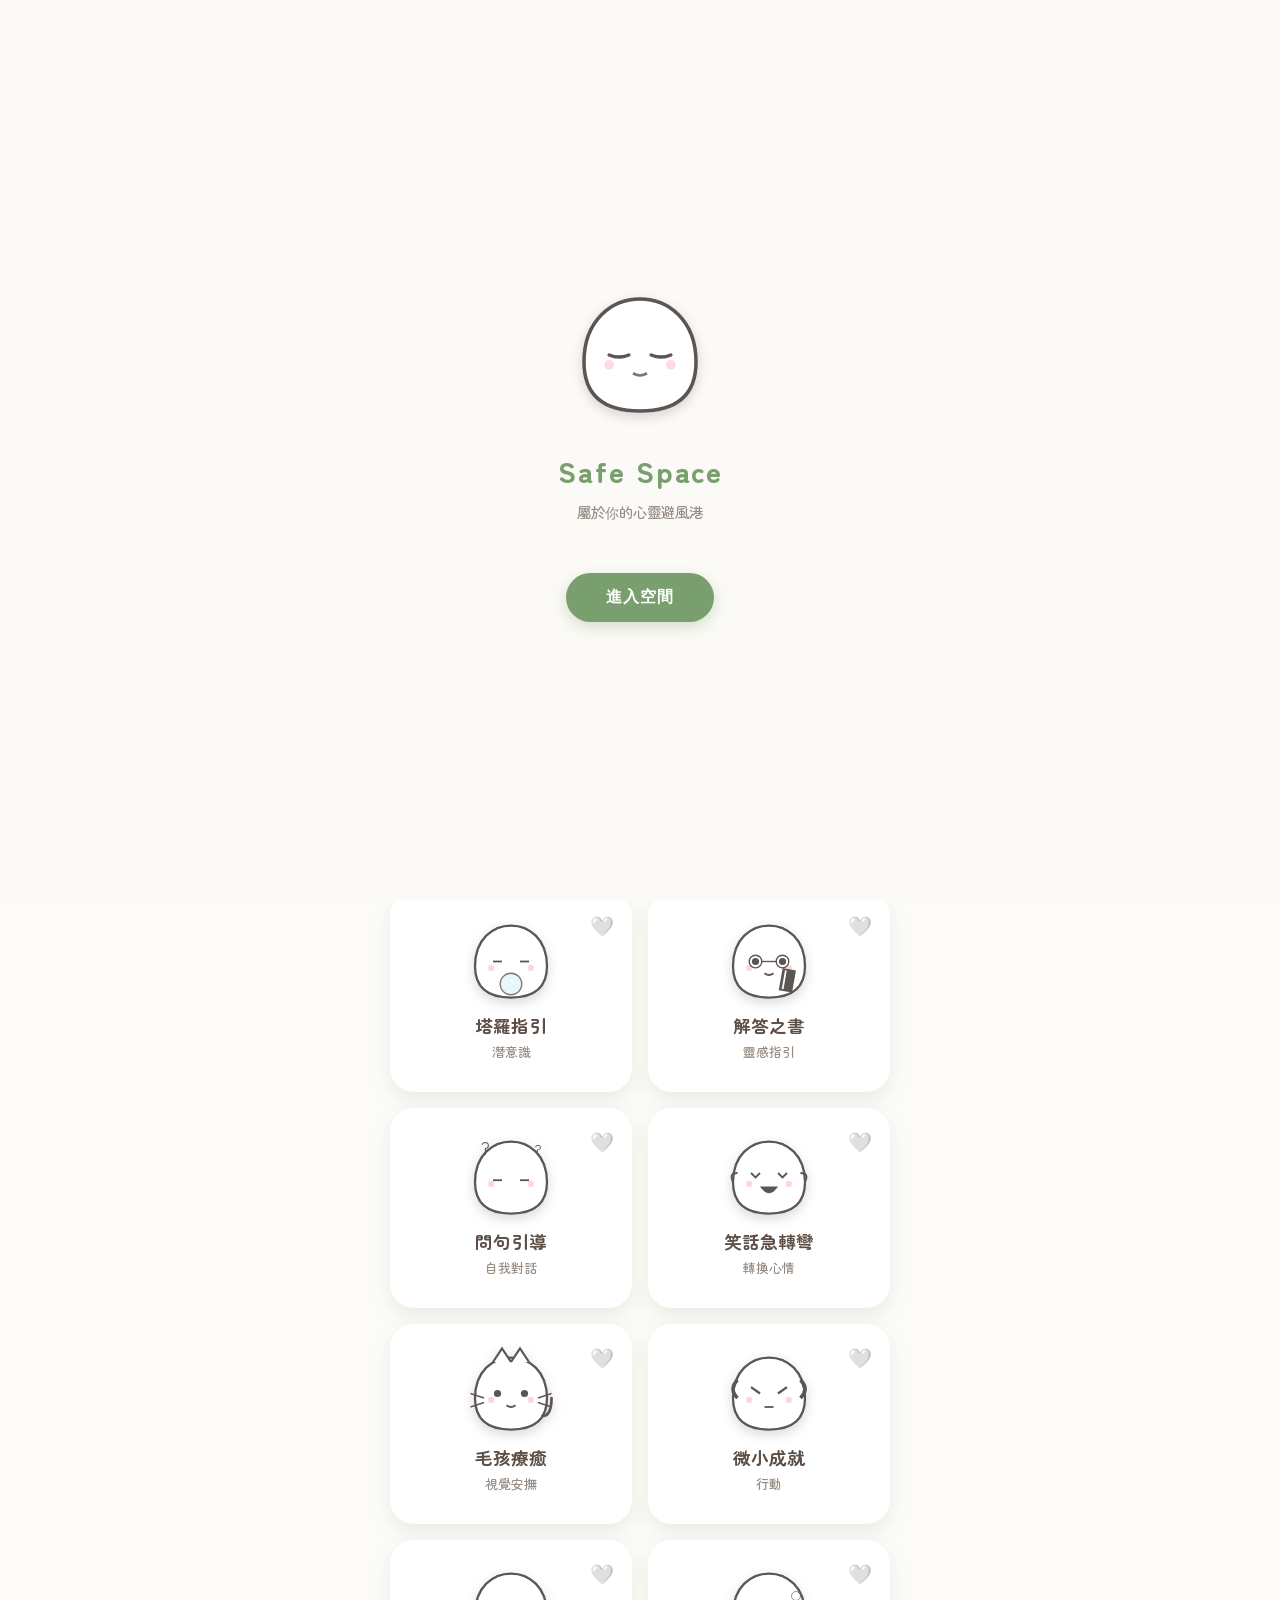
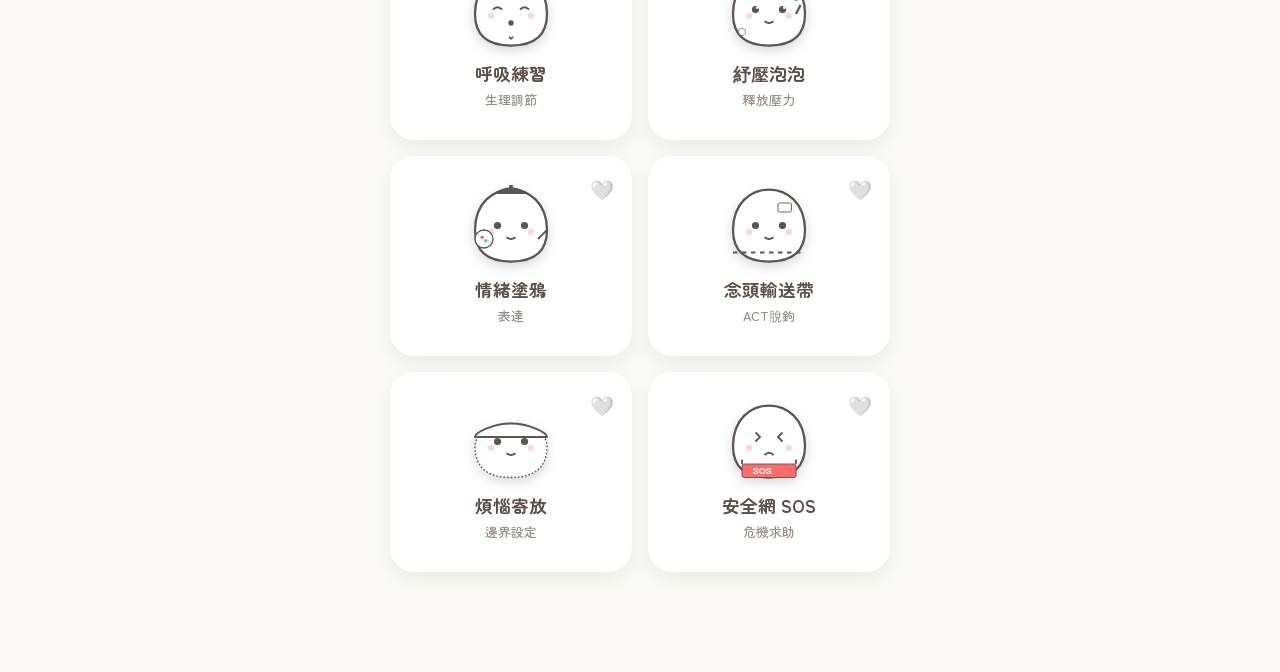
==== commit 16dd9b4f: "Add files via upload" ====
--- a/index.html
+++ b/index.html
@@ -17,6 +17,7 @@
     <link rel="stylesheet" href="./css/features/dbt-cards.css">
     <link rel="stylesheet" href="./css/features/answer-book.css">
     <link rel="stylesheet" href="./css/features/tarot.css">
+    <link rel="stylesheet" href="./css/features/jokes.css">
 </head>
 <body>
     <div id="splash-screen">
@@ -180,6 +181,8 @@
     <script src="./js/features/dbt-cards.js"></script>
     <script src="./js/features/answer-book.js"></script>
     <script src="./js/features/tarot.js"></script>
+    <script src="./js/features/jokes-data.js"></script>
+    <script src="./js/features/jokes.js"></script>
 
     <!-- Stage 2: shared services -->
     <script src="./js/core/audio.js"></script>
--- a/css/core.css
+++ b/css/core.css
@@ -0,0 +1,132 @@
+/*
+ * Safe Space - Core Theme & Splash
+ * Extracted from the original monolithic index(2).html.
+ */
+        /* --- 🎨 核心視覺變數 (日夜切換系統) --- */
+        :root {
+            /* 日間模式 (預設) */
+            --primary: #7A9F6E;       /* 抹茶綠 */
+            --primary-dark: #58754F;
+            --primary-light: #EBF2EA;
+            --bg: #FCFAF7;            /* 米白 */
+            --card-bg: #FFFFFF;
+            --text-main: #5C5552;     /* 深暖灰 */
+            --text-sub: #9E9894;
+            --accent-warm: #D67D68;
+            --radius-box: 24px;
+            --radius-btn: 16px;
+            --shadow-soft: 0 8px 20px rgba(122, 159, 110, 0.15);
+            --glass: rgba(255, 255, 255, 0.90);
+            --border-color: rgba(0,0,0,0.05);
+            --pet-glow: drop-shadow(0 4px 6px rgba(0,0,0,0.15)); /* 麵團陰影 */
+        }
+
+        /* 🌙 深色模式 (溫暖的深夜可可色) */
+        body.dark-mode {
+            --primary: #9BC58B;       /* 亮一點的綠，對比才夠 */
+            --primary-dark: #BCE0AF;
+            --primary-light: #3D3A37; /* 深卡其背景 */
+            --bg: #2C2927;            /* 深咖啡黑 */
+            --card-bg: #383533;       /* 稍微亮一點的灰褐 */
+            --text-main: #EDE8E4;     /* 暖白 */
+            --text-sub: #ACA59F;      /* 暖灰 */
+            --shadow-soft: 0 8px 20px rgba(0, 0, 0, 0.4);
+            --glass: rgba(44, 41, 39, 0.90);
+            --border-color: rgba(255,255,255,0.1);
+            --pet-glow: drop-shadow(0 0 10px rgba(255, 255, 255, 0.2)); /* 夜晚發光 */
+        }
+
+        body {
+            font-family: "Zen Maru Gothic", sans-serif;
+            background-color: var(--bg);
+            color: var(--text-main);
+            margin: 0;
+            padding: 24px 20px;
+            display: flex;
+            flex-direction: column;
+            align-items: center;
+            min-height: 100vh;
+            line-height: 1.6;
+            -webkit-tap-highlight-color: transparent;
+            /* 關鍵：預設隱藏捲軸，等 Splash 結束才打開 */
+            overflow: hidden; 
+            transition: background-color 0.5s, color 0.5s;
+        }
+
+        /* --- 🎬 啟動畫面 (動態敘事版) --- */
+        #splash-screen {
+            position: fixed; top: 0; left: 0; width: 100%; height: 100%;
+            background-color: var(--bg); z-index: 9999;
+            display: flex; flex-direction: column;
+            align-items: center; justify-content: center;
+            transition: opacity 0.8s ease-out;
+            /* 防止手機滑動看到後面 */
+            touch-action: none; 
+        }
+        
+        .splash-content { text-align: center; position: relative; }
+
+        .splash-logo-container {
+            width: 140px; height: 140px; margin: 0 auto 30px auto;
+            position: relative;
+            /* 1. 麵團慢慢進來 (從上方降落) */
+            animation: doughEnter 2s cubic-bezier(0.34, 1.56, 0.64, 1) forwards;
+            opacity: 0; /* 初始隱藏 */
+        }
+
+        /* 禪意麵團 */
+        .zen-dough {
+            width: 100%; height: 100%;
+            /* 2. 進場後接續呼吸動畫 */
+            animation: deepBreathe 6s ease-in-out infinite 2s; /* 延遲2秒等進場完 */
+            filter: var(--pet-glow);
+        }
+
+        .splash-title {
+            font-size: 1.8rem; font-weight: 900; color: var(--primary);
+            letter-spacing: 2px; margin-bottom: 5px;
+            /* 3. 標題慢慢出現 */
+            opacity: 0;
+            animation: fadeInUp 1.5s ease-out 1.5s forwards;
+        }
+        .splash-subtitle {
+            font-size: 0.9rem; color: var(--text-sub); font-weight: 500;
+            margin-bottom: 50px; opacity: 0;
+            animation: fadeInUp 1.5s ease-out 1.8s forwards;
+        }
+
+        .start-btn {
+            font-size: 1rem; color: white; font-weight: 700;
+            padding: 14px 40px; 
+            background: var(--primary);
+            border: none;
+            border-radius: 50px; cursor: pointer;
+            box-shadow: 0 5px 15px rgba(122, 159, 110, 0.3);
+            transition: all 0.3s;
+            letter-spacing: 1px;
+            opacity: 0;
+            /* 4. 按鈕淡入 + 搖動一下 */
+            animation: fadeInUp 1s ease-out 2.5s forwards, shakeBtn 0.5s ease-in-out 3s;
+        }
+        .start-btn:active { transform: scale(0.95); }
+
+        /* 動畫定義 */
+        @keyframes doughEnter {
+            0% { transform: translateY(-50px) scale(0.8); opacity: 0; }
+            100% { transform: translateY(0) scale(1); opacity: 1; }
+        }
+        @keyframes deepBreathe {
+            0%, 100% { transform: scale(1) translateY(0); }
+            50% { transform: scale(1.05) translateY(-5px); }
+        }
+        @keyframes fadeInUp {
+            from { opacity: 0; transform: translateY(20px); }
+            to { opacity: 1; transform: translateY(0); }
+        }
+        @keyframes shakeBtn {
+            0%, 100% { transform: rotate(0deg); }
+            25% { transform: rotate(-5deg); }
+            75% { transform: rotate(5deg); }
+        }
+
+
--- a/css/components.css
+++ b/css/components.css
@@ -0,0 +1,330 @@
+/*
+ * Safe Space - Shared UI Components
+ * Home, search, mood triage, feature cards, modal, settings and pet base styles.
+ */
+        /* --- 🏠 主介面 --- */
+        /* 標題顏色與啟動頁同步 var(--primary) */
+        header { text-align: center; margin-bottom: 24px; margin-top: 20px; width: 100%; max-width: 500px;}
+        h1 { font-weight: 900; font-size: 2rem; margin: 0; color: var(--primary); letter-spacing: 1px; transition: color 0.5s; }
+        p.subtitle { font-size: 0.95rem; color: var(--text-sub); margin-top: 5px; font-weight: 500; }
+
+        /* --- 🔍 搜尋欄 --- */
+        .search-container { width: 100%; max-width: 500px; margin-bottom: 24px; }
+        #search-input {
+            width: 100%; padding: 16px 24px; border-radius: 50px;
+            border: 2px solid transparent; background: var(--card-bg);
+            font-size: 1rem; font-family: "Zen Maru Gothic", sans-serif; font-weight: 700;
+            color: var(--text-main); outline: none;
+            box-shadow: var(--shadow-soft); box-sizing: border-box;
+            transition: all 0.3s;
+        }
+        #search-input:focus { border-color: var(--primary); }
+        #search-input::placeholder { color: var(--text-sub); font-weight: 500; opacity: 0.7; }
+
+        /* --- 🚑 情緒快篩區 --- */
+        .triage-section {
+            width: 100%; max-width: 500px;
+            background: var(--primary-light);
+            padding: 24px; padding-bottom: 30px;
+            border-radius: var(--radius-box);
+            margin-bottom: 32px;
+            position: relative;
+            box-sizing: border-box;
+            box-shadow: inset 0 0 0 2px rgba(255,255,255,0.1); /* 微調深色模式下的邊框 */
+            transition: background 0.5s;
+        }
+        .triage-title { 
+            font-size: 1.1rem; margin-bottom: 16px; 
+            color: var(--primary-dark); font-weight: 900; text-align: center; 
+        }
+
+        .mood-grid {
+            display: grid; grid-template-columns: 1fr 1fr 1fr; 
+            gap: 12px; margin-bottom: 10px;
+        }
+        
+        .mood-card {
+            background: var(--card-bg); border: 3px solid transparent; 
+            color: var(--text-main);
+            padding: 10px 5px; border-radius: var(--radius-btn);
+            cursor: pointer; transition: all 0.2s;
+            display: flex; flex-direction: column; align-items: center; justify-content: center;
+            box-shadow: 0 4px 0 rgba(0,0,0,0.05);
+            height: 110px;
+        }
+        .mood-card:active { transform: translateY(4px); box-shadow: none; }
+        .mood-card.active {
+            background: var(--card-bg);
+            transform: translateY(2px);
+            box-shadow: inset 0 3px 5px rgba(0,0,0,0.2);
+        }
+        
+        .mood-icon-svg { width: 60px; height: 60px; margin-bottom: 5px; }
+        .mood-label { font-size: 0.85rem; font-weight: 700; line-height: 1.2; text-align: center;}
+
+        /* --- 🛠️ 工具箱列表 --- */
+        .toolbox-grid {
+            display: grid; grid-template-columns: 1fr 1fr; gap: 16px;
+            width: 100%; max-width: 500px; padding-bottom: 100px;
+        }
+        .feature-card {
+            background: var(--card-bg); border-radius: var(--radius-box);
+            padding: 20px 10px; display: flex; flex-direction: column;
+            align-items: center; justify-content: flex-start; text-align: center;
+            box-shadow: var(--shadow-soft); cursor: pointer;
+            transition: transform 0.2s; height: 160px; position: relative;
+            overflow: hidden; 
+        }
+        .feature-card:active { transform: scale(0.96); }
+        
+        .card-visual { 
+            width: 90px; height: 90px; 
+            margin-bottom: 10px; 
+            position: relative;
+        }
+        .feature-svg { width: 100%; height: 100%; filter: var(--pet-glow); }
+
+        .card-title { font-size: 1.1rem; color: var(--text-main); font-weight: 700; margin-bottom: 2px;}
+        .card-tag { font-size: 0.8rem; color: var(--text-sub); font-weight: 500; }
+        
+        .card-fav-btn {
+            position: absolute; top: 10px; right: 10px;
+            font-size: 1.2rem; color: #EEE; padding: 8px;
+            z-index: 5; transition: color 0.3s;
+        }
+        /* 深色模式下愛心底色調整 */
+        body.dark-mode .card-fav-btn { color: #555; }
+        .card-fav-btn.is-active { color: var(--accent-warm) !important; }
+
+        .fav-fab-container { position: absolute; bottom: -15px; right: 15px; z-index: 10; }
+        .fav-fab {
+            width: 70px; height: 70px;
+            background-color: var(--card-bg); color: var(--accent-warm);
+            border-radius: 50%;
+            display: flex; flex-direction: column; align-items: center; justify-content: center;
+            box-shadow: 0 6px 15px rgba(122, 159, 110, 0.2);
+            cursor: pointer; transition: all 0.2s;
+            border: 3px solid var(--card-bg);
+        }
+        .fav-fab:active { transform: scale(0.9); }
+        .fav-fab.active { background-color: var(--accent-warm); color: white; transform: scale(0.95); }
+        .fav-icon { font-size: 1.4rem; line-height: 1; margin-bottom: 2px; }
+        .fav-text { font-size: 0.75rem; font-weight: 900; line-height: 1; }
+
+        /* --- 📱 Modal --- */
+        /* --- 📱 功能全螢幕容器：固定視窗、不讓功能頁整體捲動 --- */
+        #active-feature-container {
+            position: fixed; top: 0; left: 0; right: 0; bottom: 0;
+            width: 100%; height: 100dvh;
+            background: var(--bg); z-index: 1000;
+            display: none; flex-direction: column;
+            padding: 10px 20px 16px;
+            box-sizing: border-box;
+            overflow: hidden;
+            overscroll-behavior: contain;
+            animation: slideUp 0.3s ease-out;
+        }
+        @keyframes slideUp {
+            from { transform: translateY(20px); opacity: 0; }
+            to { transform: translateY(0); opacity: 1; }
+        }
+
+        .modal-header {
+            flex: 0 0 auto;
+            display: flex; justify-content: flex-end; align-items: center;
+            min-height: 44px;
+            margin-bottom: 2px;
+        }
+        .close-btn {
+            padding: 9px 18px; background: var(--primary-light); border-radius: 20px;
+            border: none; cursor: pointer; font-family: "Zen Maru Gothic", sans-serif;
+            font-weight: 700; color: var(--text-main);
+        }
+
+        /* 功能標題：降低佔高，讓真正的功能舞台往上移 */
+        .feature-body {
+            flex: 1 1 auto;
+            min-height: 0;
+            width: 100%;
+            display: flex;
+            flex-direction: column;
+            align-items: center;
+            overflow: hidden;
+        }
+        #feature-title-display {
+            flex: 0 0 auto;
+            margin: 0 0 6px !important;
+            padding: 0;
+            text-align: center;
+            font-size: clamp(1.55rem, 3.2vw, 2rem) !important;
+            line-height: 1.15;
+            color: var(--primary);
+            font-weight: 900;
+        }
+
+        /* 預設不讓整個功能捲動；真正需要捲動的子區域由功能自己管理。 */
+        #feature-content-area {
+            flex: 1 1 auto;
+            min-height: 0;
+            width: 100%;
+            height: 100%;
+            max-height: none !important;
+            padding: 0;
+            box-sizing: border-box;
+            display: flex;
+            flex-direction: column;
+            align-items: center;
+            overflow: hidden !important;
+            overscroll-behavior: contain;
+        }
+
+        @media (max-height: 700px) {
+            #active-feature-container { padding-top: 6px; padding-bottom: 10px; }
+            .modal-header { min-height: 38px; }
+            .close-btn { padding: 7px 16px; }
+            #feature-title-display { font-size: 1.4rem !important; margin-bottom: 3px !important; }
+        }
+
+        /* --- ⚙️ 設定齒輪 (更明顯精緻) --- */
+        .settings-fab {
+            position: fixed; bottom: 30px; left: 20px; z-index: 2000;
+            width: 60px; height: 60px; /* 加大 */
+            background: var(--card-bg); 
+            backdrop-filter: blur(10px);
+            border-radius: 50%;
+            /* 加強陰影與邊框光澤 */
+            box-shadow: 0 8px 25px rgba(0,0,0,0.15), 0 0 0 1px rgba(255,255,255,0.5);
+            display: flex; align-items: center; justify-content: center;
+            cursor: pointer; transition: all 0.3s;
+        }
+        .settings-fab:hover { transform: scale(1.05); }
+        .settings-fab:active { transform: rotate(90deg) scale(0.95); }
+        .gear-icon { width: 32px; height: 32px; fill: var(--text-main); }
+
+        /* --- ⚙️ 設定 Modal (溫暖磨砂質感) --- */
+        #settings-modal {
+            position: fixed; top: 0; left: 0; width: 100%; height: 100%;
+            background: rgba(0,0,0,0.4); z-index: 3000;
+            display: none; align-items: center; justify-content: center;
+            opacity: 0; transition: opacity 0.3s;
+        }
+        #settings-modal.show { opacity: 1; }
+        .settings-content {
+            background: var(--glass);
+            width: 85%; max-width: 360px;
+            border-radius: var(--radius-box);
+            padding: 24px;
+            box-shadow: 0 15px 50px rgba(0,0,0,0.3);
+            backdrop-filter: blur(25px);
+            border: 1px solid var(--border-color);
+            transform: scale(0.9); transition: transform 0.3s cubic-bezier(0.175, 0.885, 0.32, 1.275);
+            max-height: 80vh; overflow-y: auto;
+        }
+        #settings-modal.show .settings-content { transform: scale(1); }
+        
+        .settings-header { display: flex; justify-content: space-between; align-items: center; margin-bottom: 20px; border-bottom: 2px solid var(--border-color); padding-bottom: 10px; }
+        .settings-title { font-size: 1.3rem; font-weight: 900; color: var(--text-main); }
+        
+        .setting-section-title {
+            font-size: 0.85rem; font-weight: 900; color: var(--primary);
+            margin-top: 15px; margin-bottom: 8px; text-transform: uppercase; letter-spacing: 1px;
+        }
+
+        .setting-item {
+            display: flex; align-items: center; justify-content: space-between;
+            padding: 12px 0; border-bottom: 1px solid var(--border-color);
+        }
+        .setting-item:last-child { border-bottom: none; }
+        
+        .st-label { font-weight: 700; color: var(--text-main); display: flex; align-items: center; gap: 10px; font-size: 0.95rem; }
+        .st-icon { font-size: 1.2rem; width: 25px; text-align: center; }
+        
+        .setting-input {
+            border: 2px solid var(--border-color); background: rgba(255,255,255,0.1);
+            padding: 8px 12px; border-radius: 12px;
+            font-family: inherit; font-weight: 700; color: var(--text-main);
+            width: 120px; text-align: right; outline: none; transition: border 0.3s;
+        }
+        .setting-input:focus { border-color: var(--primary); background: var(--card-bg); }
+
+        .toggle-switch {
+            width: 46px; height: 26px; background: #DDD;
+            border-radius: 20px; position: relative; cursor: pointer; transition: background 0.3s;
+        }
+        /* 深色模式下的 Toggle 背景變深一點 */
+        body.dark-mode .toggle-switch { background: #555; }
+        
+        .toggle-switch::after {
+            content: ''; position: absolute; top: 3px; left: 3px;
+            width: 20px; height: 20px; background: white;
+            border-radius: 50%; box-shadow: 0 2px 5px rgba(0,0,0,0.2);
+            transition: left 0.3s cubic-bezier(0.175, 0.885, 0.32, 1.275);
+        }
+        .toggle-switch.active { background: var(--primary); }
+        .toggle-switch.active::after { left: 23px; }
+
+        .btn-action {
+            width: 100%; padding: 12px; background: var(--card-bg);
+            border: 1px solid var(--border-color); border-radius: 12px;
+            font-weight: 700; color: var(--text-main); margin-top: 5px;
+            cursor: pointer; display: flex; align-items: center; justify-content: center; gap: 8px;
+            transition: background 0.2s;
+        }
+        .btn-action:active { filter: brightness(0.95); }
+        .danger-btn { color: #FF6B6B; border-color: #FF6B6B; margin-top: 10px; background: transparent; }
+
+
+        /* --- ☁️ 麵團精靈本體 --- */
+        #spirit-pet {
+            position: fixed; width: 80px; height: 80px; z-index: 2001;
+            cursor: grab; touch-action: none; display: none;
+            -webkit-tap-highlight-color: transparent;
+        }
+        #spirit-pet:active { cursor: grabbing; }
+        #spirit-pet.auto-moving { transition: top 3s ease-in-out, left 3s ease-in-out; }
+        .pet-svg-body {
+            width: 100%; height: 100%;
+            filter: var(--pet-glow); /* 支援夜間發光 */
+            animation: petFloat 4s ease-in-out infinite;
+        }
+        @keyframes petFloat {
+            0%, 100% { transform: translateY(0) scale(1); }
+            50% { transform: translateY(-6px) scale(1.03); }
+        }
+        .pet-shake { animation: shake 0.4s ease-in-out; }
+        @keyframes shake {
+            0% { transform: rotate(0deg); }
+            25% { transform: rotate(-10deg); }
+            50% { transform: rotate(10deg); }
+            75% { transform: rotate(-5deg); }
+            100% { transform: rotate(0deg); }
+        }
+        .pet-speech-bubble {
+            position: absolute; top: -60px; left: 50%;
+            transform: translateX(-50%) scale(0);
+            background: var(--card-bg); padding: 10px 16px; border-radius: 18px;
+            font-size: 0.9rem; color: var(--text-main); font-weight: 700;
+            white-space: nowrap; box-shadow: 0 4px 15px rgba(0,0,0,0.15);
+            opacity: 0; transition: all 0.3s cubic-bezier(0.175, 0.885, 0.32, 1.275);
+            pointer-events: none; border: 2px solid var(--primary-light); z-index: 2002;
+        }
+        .pet-speech-bubble::after {
+            content: ''; position: absolute; bottom: -8px; left: 50%;
+            transform: translateX(-50%); border-width: 8px 8px 0; border-style: solid;
+            border-color: var(--card-bg) transparent transparent transparent;
+        }
+        .pet-speech-bubble.show { transform: translateX(-50%) scale(1); opacity: 1; top: -75px; }
+        /* 顏文字專用字體 (強制 Arial) */
+        .kaomoji { font-family: "Arial", sans-serif; font-weight: normal; display: inline-block; }
+
+        /* --- SVG 動畫關鍵影格 --- */
+        @keyframes blink { 0%, 90%, 100% { transform: scaleY(1); } 95% { transform: scaleY(0.1); } }
+        @keyframes sway { 0%, 100% { transform: rotate(-5deg); } 50% { transform: rotate(5deg); } }
+        @keyframes breathe { 0%, 100% { transform: scale(0.95); } 50% { transform: scale(1.05); } }
+        @keyframes floatItem { 0%, 100% { transform: translateY(0); } 50% { transform: translateY(-5px); } }
+        @keyframes spinEye { 0% { transform: rotate(0deg); } 100% { transform: rotate(360deg); } }
+        @keyframes tearDrop { 0% { opacity: 0; transform: translateY(0); } 50% { opacity: 1; } 100% { opacity: 0; transform: translateY(10px); } }
+        @keyframes panicWave { 0%, 100% { transform: rotate(-20deg); } 50% { transform: rotate(20deg); } }
+        @keyframes muscleFlex { 0%, 100% { transform: scale(1); } 50% { transform: scale(1.1); } }
+        @keyframes lidOpen { 0%, 100% { transform: rotate(0); } 50% { transform: rotate(-20deg) translateY(-5px); } }
+        @keyframes conveyorMove { 0% { transform: translateX(0); opacity: 1; } 100% { transform: translateX(40px); opacity: 0; } }
--- a/css/features/dbt-cards.css
+++ b/css/features/dbt-cards.css
@@ -0,0 +1,379 @@
+/*
+ * Safe Space - DBT / Self-Care Cards styles
+ */
+/* --- ☁️ 麵團精靈 DBT 數位工藝版 (Platinum Edition) CSS --- */
+
+:root {
+    --dbt-text: #5D5553;
+    --dbt-card-bg: #fff;
+    --dbt-shadow: rgba(93, 85, 83, 0.15);
+    
+    /* Foil 4.0: 白金磨砂 */
+    --foil-bg: linear-gradient(135deg, #fdfdfd 0%, #ebebeb 40%, #e0e0e0 100%);
+    --foil-holo: linear-gradient(125deg, transparent 35%, rgba(200,230,255,0.08) 48%, rgba(255,255,255,0.3) 50%, rgba(200,230,255,0.08) 52%, transparent 65%);
+    --foil-noise: url("data:image/svg+xml,%3Csvg viewBox='0 0 200 200' xmlns='http://www.w3.org/2000/svg'%3E%3Cfilter id='noiseFilter'%3E%3CfeTurbulence type='fractalNoise' baseFrequency='0.9' numOctaves='3' stitchTiles='stitch'/%3E%3C/filter%3E%3Crect width='100%25' height='100%25' filter='url(%23noiseFilter)' opacity='0.08'/%3E%3C/svg%3E");
+    --foil-border: rgba(255,255,255,0.9);
+    --foil-highlight: rgba(255,255,255,0.95);
+    
+    --card-grain: url("data:image/svg+xml,%3Csvg viewBox='0 0 200 200' xmlns='http://www.w3.org/2000/svg'%3E%3Cfilter id='paperNoise'%3E%3CfeTurbulence type='fractalNoise' baseFrequency='1.2' numOctaves='3' stitchTiles='stitch'/%3E%3C/filter%3E%3Crect width='100%25' height='100%25' filter='url(%23paperNoise)' opacity='0.06'/%3E%3C/svg%3E");
+
+    --sticker-blend: multiply;
+    --sticker-opacity: 0.96;
+    
+    /* 新增：粒子顏色 (淺色模式下要深一點才看得到) */
+    --particle-color: rgb(255, 255, 90); 
+}
+
+body.dark-mode {
+    --dbt-text: #e0e0e0;
+    --dbt-card-bg: #262626;
+    --dbt-shadow: rgba(0,0,0,0.8);
+    
+    --foil-bg: linear-gradient(135deg, #4a4a4a 0%, #333 50%, #404040 100%);
+    --foil-holo: linear-gradient(125deg, transparent 30%, rgba(255,255,255,0.04) 50%, transparent 70%);
+    
+    --foil-border: rgba(255,255,255,0.12);
+    --foil-highlight: rgba(255,255,255,0.08);
+    
+    --sticker-blend: normal;
+    --sticker-opacity: 1;
+    
+    /* 深色模式下是亮的 */
+    --particle-color: rgba(255, 255, 255, 0.3);
+}
+
+/* 基礎設定 */
+.dbt-wrapper {
+    width: 100%; height: 100%;
+    display: flex; flex-direction: column;
+    position: relative;
+    color: var(--dbt-text);
+    overscroll-behavior: none;
+    box-sizing: border-box;
+    overflow: hidden; 
+    font-family: inherit;
+}
+.dbt-wrapper *::-webkit-scrollbar { display: none; }
+.dbt-wrapper * { -ms-overflow-style: none; scrollbar-width: none; }
+
+.dbt-stage {
+    flex: 1; width: 100%;
+    display: flex; flex-direction: column;
+    align-items: center; justify-content: center;
+    animation: dbtFadeIn 0.7s cubic-bezier(0.2, 0.8, 0.2, 1);
+    position: relative;
+    z-index: 2;
+    padding: 20px 0;
+    box-sizing: border-box;
+    transform: translateZ(0); 
+}
+@keyframes dbtFadeIn { 
+    from { opacity: 0; transform: scale(0.97) translateY(10px); } 
+    to { opacity: 1; transform: scale(1) translateY(0); } 
+}
+
+/* --- 階段 1: 麵團選擇 --- */
+.dough-grid {
+    display: grid; grid-template-columns: 1fr 1fr; gap: 20px;
+    width: 100%; max-width: 320px; margin-top: 10px;
+}
+.dough-btn {
+    display: flex; flex-direction: column; align-items: center;
+    cursor: pointer; transition: transform 0.2s;
+    -webkit-tap-highlight-color: transparent;
+    padding: 10px; border-radius: 20px;
+}
+.dough-btn:active { transform: scale(0.95); }
+.dough-svg {
+    width: 85px; height: 85px; transition: 0.3s;
+    filter: drop-shadow(0 8px 12px var(--dbt-shadow));
+}
+.dough-label {
+    margin-top: 10px; font-size: 0.95rem; font-weight: bold; letter-spacing: 1px; opacity: 0.9;
+    color: var(--dbt-text);
+    text-shadow: 0 1px 1px rgba(255,255,255,0.8);
+}
+body.dark-mode .dough-label { text-shadow: 0 -1px 0 rgba(0,0,0,0.5); }
+
+/* --- Foil 4.0: 白金卡包 --- */
+.pack-visual {
+    background: var(--foil-bg);
+    border-radius: 14px;
+    border: 1px solid var(--foil-border);
+    box-shadow: 
+        inset 0 0 30px var(--foil-highlight), 
+        inset 0 0 2px rgba(0,0,0,0.05),
+        0 15px 40px var(--dbt-shadow);
+    display: flex; flex-direction: column; align-items: center; justify-content: center;
+    position: relative;
+    overflow: hidden;
+}
+.pack-visual::before {
+    content: ''; position: absolute; top: 0; left: 0; width: 100%; height: 100%;
+    background-image: var(--foil-noise);
+    opacity: 0.5; pointer-events: none; mix-blend-mode: overlay; z-index: 1;
+}
+.pack-visual::after {
+    content: ''; position: absolute; top: -50%; left: -50%; width: 200%; height: 200%;
+    background: var(--foil-holo);
+    opacity: 0.9; pointer-events: none; z-index: 2;
+    transform: rotate(30deg);
+}
+.pack-sticker {
+    background: var(--dbt-card-bg);
+    width: 74%; padding: 20px 10px; border-radius: 6px; 
+    display: flex; flex-direction: column; align-items: center;
+    box-shadow: 0 2px 4px rgba(0,0,0,0.1); 
+    mix-blend-mode: var(--sticker-blend); 
+    opacity: var(--sticker-opacity);
+    z-index: 3;
+    transform: translateZ(2px); 
+    border: 1px solid rgba(0,0,0,0.03);
+}
+.pack-crimp-top, .pack-crimp-bottom {
+    position: absolute; left: 0; width: 100%; height: 18px;
+    background: repeating-linear-gradient(90deg, 
+        transparent 0px, transparent 2px, 
+        rgba(0,0,0,0.05) 2px, rgba(0,0,0,0.05) 3px); 
+    z-index: 5; opacity: 0.8;
+}
+.pack-crimp-top { top: 0; border-bottom: 1px solid rgba(255,255,255,0.4); }
+.pack-crimp-bottom { bottom: 0; border-top: 1px solid rgba(255,255,255,0.4); }
+
+/* --- 階段 2: 3D 轉盤 --- */
+.carousel-container {
+    width: 100%; height: 340px;
+    perspective: 900px; 
+    display: flex; align-items: center; justify-content: center;
+    overflow: visible; padding: 20px 0;
+    touch-action: none;
+    user-select: none;
+}
+.pack-carousel {
+    position: relative; width: 180px; height: 290px;
+    transform-style: preserve-3d;
+    transition: transform 0.1s linear; 
+    cursor: grab;
+}
+.pack-carousel:active { cursor: grabbing; }
+
+.pack-3d-item {
+    position: absolute; top: 0; left: 0; width: 100%; height: 100%;
+    backface-visibility: hidden;
+}
+.pack-3d-item .pack-side {
+    position: absolute; left: -5px; top: 5px; width: 5px; height: 97%;
+    background: linear-gradient(to bottom, #ccc, #eee, #ccc); 
+    transform: rotateY(-90deg); transform-origin: right;
+    border-radius: 3px 0 0 3px; opacity: 0.8;
+}
+body.dark-mode .pack-3d-item .pack-side { background: linear-gradient(to bottom, #333, #555, #333); }
+
+/* --- 階段 3: 撕卡包 --- */
+.rip-container {
+    position: relative; width: 220px; height: 330px; margin-top: 10px;
+    perspective: 600px; 
+}
+.rip-strip-touch {
+    position: absolute; top: -8px; left: 0; width: 100%; height: 90px;
+    z-index: 20; cursor: grab; background: transparent;
+    touch-action: none;
+    user-select: none;
+}
+.rip-hint-text {
+    position: absolute; top: 20px; width: 100%; text-align: center;
+    font-size: 0.75rem; letter-spacing: 2px; color: var(--dbt-text); opacity: 0.5;
+    pointer-events: none; transition: opacity 0.3s;
+    text-shadow: 0 1px 1px rgba(255,255,255,0.8);
+}
+.rip-strip-moving {
+    position: absolute; top: 0; left: 0; width: 100%; height: 50px;
+    background: var(--foil-bg); 
+    z-index: 10; opacity: 0;
+    display: flex; align-items: center; justify-content: center;
+    border-radius: 14px 14px 0 0;
+    box-shadow: 0 5px 15px rgba(0,0,0,0.1);
+    overflow: hidden;
+}
+.rip-strip-moving::before {
+    content: ''; position: absolute; top:0; left:0; width:100%; height:100%;
+    background-image: var(--foil-noise); opacity: 0.6; mix-blend-mode: overlay;
+}
+.rip-trace-top {
+    position: absolute; top: 50px; left: 0; width: 0%; height: 12px;
+    background: rgba(0,0,0,0.15); 
+    z-index: 5; pointer-events: none; opacity: 0;
+    clip-path: polygon(0% 0%, 100% 0%, 100% 100%, 0% 100%, 5% 80%, 10% 100%, 15% 80%, 20% 100%, 25% 80%, 30% 100%, 35% 80%, 40% 100%, 45% 80%, 50% 100%, 55% 80%, 60% 100%, 65% 80%, 70% 100%, 75% 80%, 80% 100%, 85% 80%, 90% 100%, 95% 80%);
+}
+
+/* --- 階段 4: 抽卡與細節 --- */
+.real-card-stack { 
+    width: 260px; height: 400px; position: relative; perspective: 1000px; 
+    z-index: 10; margin-top: -10px;
+}
+.real-card-item {
+    position: absolute; top: 0; left: 0; width: 100%; height: 100%;
+    border-radius: 16px;
+    transition: transform 0.7s cubic-bezier(0.34, 1.56, 0.64, 1);
+    transform-style: preserve-3d;
+    box-shadow: 0 10px 30px var(--dbt-shadow);
+}
+.card-face-style {
+    background-color: var(--dbt-card-bg);
+    border-radius: 16px;
+    display: flex; flex-direction: column; align-items: center; 
+    box-sizing: border-box;
+    background-image: url("data:image/svg+xml,%3Csvg width='100' height='100' viewBox='0 0 100 100' xmlns='http://www.w3.org/2000/svg'%3E%3Cg fill='%239C92AC' fill-opacity='0.03'%3E%3Cpath d='M11 18c3.866 0 7-3.134 7-7s-3.134-7-7-7-7 3.134-7 7 3.134 7 7 3.134 7 7 3.134 7 7 7zm48 25c3.866 0 7-3.134 7-7s-3.134-7-7-7-7 3.134-7 7 3.134 7 7 3.134 7 7 3.134 7 7 7z' /%3E%3C/g%3E%3C/svg%3E");
+    border: 1px solid rgba(0,0,0,0.05);
+    position: relative;
+    overflow: hidden; 
+}
+.card-face-style::before {
+    content: ''; position: absolute; top: 0; left: 0; width: 100%; height: 100%;
+    background-image: var(--card-grain);
+    mix-blend-mode: multiply; pointer-events: none; z-index: 0;
+}
+.card-border-inner {
+    position: absolute; top: 14px; left: 14px; right: 14px; bottom: 14px;
+    border: 1px solid rgba(107, 97, 94, 0.1);
+    border-radius: 10px; pointer-events: none; z-index: 1;
+    box-shadow: inset 0 0 0 1px rgba(255,255,255,0.6);
+}
+.real-card-face {
+    position: absolute; width: 100%; height: 100%;
+    backface-visibility: hidden;
+    padding: 30px 25px;
+    justify-content: center;
+    z-index: 2; 
+}
+.letterpress-text {
+    text-shadow: 0 1px 0 rgba(255,255,255,0.9), 0 -1px 0 rgba(0,0,0,0.05);
+}
+body.dark-mode .letterpress-text {
+    text-shadow: 0 -1px 0 rgba(0,0,0,0.6), 0 1px 0 rgba(255,255,255,0.05);
+}
+.shine-inner {
+    position: absolute; top: 0; left: 0; width: 100%; height: 100%;
+    pointer-events: none; overflow: hidden; z-index: 20; border-radius: 16px;
+}
+.shine-inner::after {
+    content: ""; position: absolute; top: -50%; left: -50%; width: 200%; height: 200%;
+    background: linear-gradient(to bottom right, transparent 40%, rgba(255,255,255,0.8) 50%, transparent 60%);
+    transform: rotate(30deg) translateY(-100%);
+    opacity: 0; transition: opacity 0.1s;
+}
+.shine-active::after {
+    opacity: 1;
+    animation: shineMove 0.8s ease-out forwards;
+    mix-blend-mode: overlay;
+}
+@keyframes shineMove { from { transform: rotate(30deg) translateY(-100%); } to { transform: rotate(30deg) translateY(100%); } }
+
+.real-card-back {
+    width: 100%; height: 100%; 
+    background-color: var(--card-theme-bg); 
+    border: 12px solid var(--dbt-card-bg);
+    box-shadow: inset 0 0 15px rgba(0,0,0,0.05);
+    border-radius: 16px; 
+    box-sizing: border-box; 
+    display: flex; align-items: center; justify-content: center;
+    position: relative; overflow: hidden;
+}
+.real-card-back::before {
+    content: ''; position: absolute; top: 0; left: 0; width: 100%; height: 100%;
+    background-image: var(--card-grain);
+    mix-blend-mode: multiply; opacity: 0.5;
+}
+.real-card-front { transform: rotateY(180deg); }
+.flipped { transform: rotateY(180deg); }
+.discarded { transform: translateX(180%) rotate(25deg); opacity: 0; }
+
+/* --- Affirmation Overlay (全螢幕肯定 - 修正延遲) --- */
+.affirmation-overlay {
+    position: fixed; top: 0; left: 0; width: 100%; height: 100%;
+    background: rgba(255,255,255,0.8); /* 稍微不透明一點，增加覆蓋感 */
+    backdrop-filter: blur(20px);
+    z-index: 9999;
+    display: flex; flex-direction: column; align-items: center; justify-content: center;
+    padding: 40px; box-sizing: border-box;
+    opacity: 0; pointer-events: none; 
+    transition: opacity 0.8s ease; /* 加快一點點 */
+}
+body.dark-mode .affirmation-overlay { background: rgba(0,0,0,0.85); }
+
+.affirmation-content {
+    max-width: 400px; width: 100%;
+    text-align: center;
+    transform: translateY(20px);
+    transition: transform 1s ease;
+}
+.affirmation-text {
+    font-size: 1.15rem; line-height: 1.8; color: var(--dbt-text);
+    font-weight: 500; text-align: justify;
+    letter-spacing: 1px;
+}
+.affirmation-close {
+    margin-top: 40px; font-size: 0.85rem; opacity: 0; 
+    transition: opacity 1s ease 2s;
+    cursor: pointer; letter-spacing: 2px;
+}
+.affirmation-active { opacity: 1; pointer-events: auto; }
+.affirmation-active .affirmation-content { transform: translateY(0); }
+.affirmation-active .affirmation-close { opacity: 0.6; }
+
+/* 懸浮微塵特效 (Floating Dust) - 增強版 */
+.floating-particle {
+    position: absolute;
+    background: radial-gradient(circle, var(--particle-color) 20%, transparent 100%); /* 使用變數 */
+    border-radius: 50%;
+    pointer-events: none;
+    opacity: 0; /* 初始隱藏 */
+}
+
+/* --- 階段 5: 總覽 --- */
+.summary-grid {
+    display: flex; justify-content: flex-start; gap: 15px;
+    width: 100%; overflow-x: auto; 
+    padding: 20px 20px 40px 20px; box-sizing: border-box;
+    scroll-snap-type: x mandatory;
+}
+.summary-grid::after { content: ''; display: block; width: 20px; flex-shrink: 0; }
+
+.mini-card {
+    flex: 0 0 140px; height: 210px;
+    padding: 15px; 
+    box-shadow: 0 4px 10px var(--dbt-shadow);
+    scroll-snap-align: center; cursor: zoom-in;
+    justify-content: flex-start; text-align: center;
+    position: relative;
+    border-radius: 12px;
+}
+
+/* Lightbox */
+.card-lightbox {
+    position: fixed; top: 0; left: 0; width: 100%; height: 100%;
+    background: rgba(0,0,0,0.85); z-index: 3000;
+    display: flex; align-items: center; justify-content: center;
+    backdrop-filter: blur(8px); padding: 20px; box-sizing: border-box;
+}
+.lightbox-content {
+    width: 100%; max-width: 320px; 
+    animation: zoomUp 0.4s cubic-bezier(0.19, 1, 0.22, 1);
+}
+.lightbox-card-face {
+    width: 100%; min-height: 480px;
+    padding: 30px; 
+    box-shadow: 0 20px 60px rgba(0,0,0,0.4);
+    max-height: 80vh; overflow-y: auto;
+    justify-content: flex-start;
+}
+@keyframes zoomUp { from { transform: scale(0.95) translateY(20px); opacity: 0; } to { transform: scale(1) translateY(0); opacity: 1; } }
+
+.dbt-btn {
+    border: 1px solid var(--dbt-text); background: transparent;
+    padding: 10px 30px; border-radius: 30px;
+    color: var(--dbt-text); font-size: 0.9rem; cursor: pointer; margin: 20px 0;
+    transition: all 0.2s;
+    box-shadow: 0 2px 5px rgba(0,0,0,0.05);
+}
+.dbt-btn:active { background: var(--dbt-text); color: var(--dbt-card-bg); transform: scale(0.98); }
--- a/css/features/answer-book.css
+++ b/css/features/answer-book.css
@@ -0,0 +1,392 @@
+/*
+ * Safe Space - Answer Book styles
+ */
+/* --- 解答之書專用樣式 (Namespace: .ab-) --- */
+/* --- 解答之書 : 皇家典藏 · 實體終極補完版 --- */
+
+/* 1. 舞台設定 (🔥 修正：手機強制滿版 + 去除白邊) */
+/* 🔥 1. 替換這個：強制滿版 + 允許動畫溢出 */
+.ab-container {
+    position: relative;
+    display: flex;
+    flex: 1 1 auto;
+    min-height: 0;
+    width: 100%;
+    height: 100%;
+    margin: 0;
+    padding: 4px 0 8px;
+    box-sizing: border-box;
+    align-items: center;
+    justify-content: center;
+    perspective: 2500px;
+    overflow: visible;
+    touch-action: none;
+}
+
+/* 2. 書本容器 */
+.ab-book {
+    position: relative;
+    width: 280px; height: 400px; 
+    transform-style: preserve-3d;
+    transform: rotateY(calc(-30deg + var(--rY, 0deg))) rotateX(calc(10deg + var(--rX, 0deg)));
+    transition: transform 0.1s ease-out; 
+    cursor: pointer;
+    z-index: 10;
+}
+
+/* 懸浮動畫 */
+.ab-book { animation: floatBook 6s ease-in-out infinite; }
+@keyframes floatBook {
+    0%, 100% { top: 0px; }
+    50% { top: -20px; }
+}
+
+/* 打開狀態 */
+.ab-book.is-open {
+    transform: rotateY(-5deg) rotateX(0deg) translateX(60px) !important;
+    transition: transform 1.2s cubic-bezier(0.2, 0.8, 0.2, 1);
+}
+
+/* 3. 書脊 (Spine) */
+.ab-spine {
+    position: absolute; top: 0; bottom: 0; 
+    left: -40px; width: 40px;
+    background-color: #16213e;
+    transform-origin: right; 
+    transform: rotateY(-90deg);
+    display: flex; align-items: center; justify-content: center;
+    z-index: 5;
+    border: 1px solid rgba(0,0,0,0.2);
+    box-shadow: inset 10px 0 20px rgba(0,0,0,0.6);
+}
+.ab-spine-text {
+    writing-mode: vertical-rl; transform: rotate(180deg);
+    color: #c9a227; font-family: 'Cinzel', serif; font-size: 1rem;
+    letter-spacing: 4px; opacity: 0.8;
+}
+
+/* 4. 封面群組 */
+.ab-cover-group {
+    position: absolute; top: 0; left: 0; width: 100%; height: 100%;
+    transform-origin: left; transform-style: preserve-3d;
+    transition: transform 1.8s cubic-bezier(0.645, 0.045, 0.355, 1);
+    z-index: 50;
+}
+.ab-book.is-open .ab-cover-group { transform: rotateY(-165deg); }
+
+/* 4.1 封面正面 */
+.ab-cover-front {
+    position: absolute; top: 0; left: 0; width: 100%; height: 100%;
+    background-color: #151b29;
+    background-image: 
+        repeating-linear-gradient(45deg, rgba(255,255,255,0.03) 0px, rgba(255,255,255,0.03) 2px, transparent 2px, transparent 10px),
+        repeating-linear-gradient(-45deg, rgba(255,255,255,0.02) 0px, rgba(255,255,255,0.02) 2px, transparent 2px, transparent 15px),
+        radial-gradient(circle at 50% 50%, rgba(201, 162, 39, 0.1) 1px, transparent 1px);
+    background-size: auto, auto, 24px 24px;
+    backface-visibility: hidden; border-radius: 0 8px 8px 0;
+    border: 2px solid #0b101a;
+    box-shadow: inset 0 0 0 4px #c9a227;
+    display: flex; flex-direction: column; align-items: center; justify-content: center;
+    color: #c9a227; overflow: hidden; 
+}
+
+/* 光照層 */
+.ab-shine {
+    position: absolute; top: 0; left: 0; right: 0; bottom: 0;
+    background: radial-gradient(circle at var(--light-x, 50%) var(--light-y, 50%), rgba(255,255,255,0.3) 0%, transparent 50%);
+    mix-blend-mode: overlay; pointer-events: none; z-index: 10;
+}
+
+/* 4.2 封面內面 */
+.ab-cover-back {
+    position: absolute; top: 0; left: 0; width: 100%; height: 100%;
+    background-color: #1a1a2e; 
+    transform: rotateY(180deg); backface-visibility: hidden;
+    border-radius: 8px 0 0 8px;
+    box-shadow: inset 0 0 0 3px #c9a227;
+    display: flex; align-items: center; justify-content: center;
+}
+.ab-cover-back::after {
+    content: ''; width: 88%; height: 92%;
+    background-color: #fdfbf7; border-radius: 2px;
+    background-image: linear-gradient(to right, rgba(0,0,0,0.05) 1px, transparent 1px);
+    background-size: 4px 4px;
+    box-shadow: inset 0 0 20px rgba(0,0,0,0.1), 0 0 0 1px rgba(0,0,0,0.1);
+}
+
+/* 5. 實體封底 (Exterior Back) */
+.ab-cover-exterior-back {
+    position: absolute; top: 0; left: 0; width: 100%; height: 100%;
+    background-color: #151b29;
+    transform: translateZ(-40px) rotateY(180deg); 
+    border-radius: 8px 0 0 8px;
+    border: 2px solid #0b101a;
+    background-image: 
+        repeating-linear-gradient(45deg, rgba(255,255,255,0.03) 0px, rgba(255,255,255,0.03) 2px, transparent 2px, transparent 10px),
+        repeating-linear-gradient(-45deg, rgba(255,255,255,0.02) 0px, rgba(255,255,255,0.02) 2px, transparent 2px, transparent 15px);
+    box-shadow: inset 0 0 50px rgba(0,0,0,0.8);
+    z-index: 0;
+}
+
+/* 6. 內頁主體 */
+.ab-pages {
+    position: absolute; top: 8px; bottom: 8px; left: 4px; right: 12px;
+    background-color: #fdfbf7; z-index: 1; transform-style: preserve-3d;
+    transform: translateZ(-20px); 
+    box-shadow: inset 20px 0 30px rgba(0,0,0,0.15); /* 稍微簡化陰影，因為我們有實體邊緣了 */
+    display: flex; align-items: center; justify-content: center;
+    text-align: center; padding: 20px; overflow: visible; /* 改為 visible 以顯示側邊 */
+}
+
+/* 實體封口 (上下) */
+.ab-pages-bottom {
+    position: absolute; bottom: -18px; left: 0; width: 100%; height: 18px;
+    background-color: #e6e6e6; transform-origin: top; transform: rotateX(-90deg);
+    background-image: repeating-linear-gradient(to bottom, #e0e0e0 0px, #e0e0e0 1px, #f0f0f0 1px, #f0f0f0 2px);
+    box-shadow: inset 0 0 10px rgba(0,0,0,0.2);
+}
+.ab-pages-top {
+    position: absolute; top: -18px; left: 0; width: 100%; height: 18px;
+    background-color: #e6e6e6; transform-origin: bottom; transform: rotateX(90deg);
+    background-image: repeating-linear-gradient(to bottom, #e0e0e0 0px, #e0e0e0 1px, #f0f0f0 1px, #f0f0f0 2px);
+}
+
+/* 🔥 新增：實體封口 (右側 - 關鍵！解決看起來像一張紙的問題) */
+/* 🔥 2. 替換這個：厚度內縮，完美收納進書皮 */
+.ab-pages-right {
+    position: absolute; 
+    top: 2px; bottom: 2px; /* 上下稍微留點縫隙，不要頂死 */
+    
+    /* 數學計算：
+       想要置中旋轉，right 設為 -15px (寬度30的一半)
+       這樣旋轉軸心就在板子的正中間
+    */
+    right: -15px; 
+    
+    /* 🔥 關鍵：厚度縮減為 30px (書脊是 40px) */
+    /* 這樣前後各留 5px 的空間，書關起來絕對不會凸出來 */
+    width: 30px; 
+    
+    background-color: #f2f2f2; /* 稍微亮一點的顏色 */
+    transform: rotateY(-90deg); /* 轉 90 度 */
+    transform-style: preserve-3d;
+    
+    /* 紋路 */
+    background-image: repeating-linear-gradient(to right, #e0e0e0 0px, #e0e0e0 1px, #f5f5f5 1px, #f5f5f5 2px);
+    box-shadow: inset 0 0 5px rgba(0,0,0,0.05);
+}
+
+.ab-pages::before {
+    content: ''; position: absolute; left: 0; top: 0; bottom: 0; width: 40px;
+    background: linear-gradient(to right, rgba(0,0,0,0.2), transparent); pointer-events: none;
+}
+
+/* 7. SVG 圖標 */
+.ab-star-icon {
+    position: relative; width: 120px; height: 120px; margin-bottom: 25px;
+    display: flex; align-items: center; justify-content: center;
+    filter: drop-shadow(0 0 5px rgba(201, 162, 39, 0.5));
+    animation: breatheIcon 5s ease-in-out infinite; z-index: 5;
+}
+@keyframes breatheIcon {
+    0%, 100% { transform: scale(1); opacity: 0.95; filter: drop-shadow(0 0 5px rgba(201, 162, 39, 0.5)); }
+    50% { transform: scale(1.03); opacity: 1; filter: drop-shadow(0 0 15px rgba(201, 162, 39, 0.8)); }
+}
+
+/* 8. 文字與動畫 */
+.ab-content-box { opacity: 0; transform: translateZ(0); }
+
+.ab-text-reveal {
+    animation: inkReveal 2.5s cubic-bezier(0.2, 1, 0.3, 1) 0.4s forwards, 
+               textBreathe 4s ease-in-out infinite 2.9s;
+}
+@keyframes inkReveal {
+    0% { opacity: 0; transform: scale(0.92); filter: blur(12px); }
+    30% { opacity: 0.6; filter: blur(4px); }
+    100% { opacity: 1; transform: scale(1); filter: blur(0px); }
+}
+@keyframes textBreathe {
+    0%, 100% { opacity: 1; text-shadow: 0 0 0 rgba(0,0,0,0); }
+    50% { opacity: 0.85; text-shadow: 0 0 12px rgba(201, 162, 39, 0.3); }
+}
+
+.ab-answer-text { font-family: 'Noto Serif TC', serif; font-size: 1.5rem; font-weight: 700; color: #333; line-height: 1.6; }
+.ab-en { display: block; font-family: 'Cinzel', serif; font-size: 0.8rem; color: #8b7d6b; margin-top: 15px; font-weight: 400; text-transform: uppercase; }
+
+.ab-cover-title-en { 
+    font-family: 'Cinzel', serif; font-size: 1.6rem; font-weight: 700; 
+    letter-spacing: 3px; margin-bottom: 8px; 
+    text-shadow: 0 2px 5px rgba(0,0,0,0.8);
+    background: linear-gradient(to bottom, #f0dfa8, #c9a227);
+    background-clip: text;
+    -webkit-background-clip: text; -webkit-text-fill-color: transparent; z-index: 5;
+}
+.ab-cover-title-zh { font-family: 'Noto Serif TC', serif; font-size: 0.9rem; letter-spacing: 3px; opacity: 0.8; z-index: 5; }
+.ab-hint {
+    flex: 0 0 auto;
+    margin-top: 18px;
+    font-size: 0.9rem;
+    color: #888;
+    opacity: 0.6;
+    letter-spacing: 1px;
+}
+
+/* 本功能不使用整頁捲動，避免 3D 書本被捲動容器切裁。 */
+#feature-content-area:has(.ab-container) {
+    overflow: visible !important;
+}
+
+/* 書本與操作提示採垂直編排：提示永遠緊跟在書本下方。 */
+.ab-container {
+    flex-direction: column;
+    justify-content: center;
+    align-items: center;
+    gap: 16px;
+    overflow: visible;
+    touch-action: none;
+}
+
+.ab-hint {
+    position: relative;
+    flex: 0 0 auto;
+    margin: 0;
+    min-height: 1.4em;
+    text-align: center;
+}
+
+@media (max-width: 700px) {
+    .ab-book { width: 240px; height: 343px; }
+    .ab-hint { font-size: 0.82rem; }
+}
+
+@media (max-width: 700px) and (max-height: 700px) {
+    .ab-book { width: 220px; height: 314px; }
+    .ab-container { gap: 10px; }
+}
+
+@media (max-width: 700px) and (max-height: 580px) {
+    .ab-book { width: 195px; height: 279px; }
+    .ab-container { gap: 8px; }
+}
+
+/* 🌙 Dark Mode */
+.dark-mode .ab-book { box-shadow: 0 0 30px rgba(20, 30, 50, 0.8), 0 0 10px rgba(201, 162, 39, 0.2); }
+.dark-mode .ab-pages { background-color: #2b2b2b; box-shadow: inset 15px 0 20px rgba(0,0,0,0.3), 1px 1px 0 #3d3d3d, 2px 2px 0 #3d3d3d, 3px 3px 0 #3d3d3d, 4px 4px 0 #3d3d3d, 5px 5px 0 #3d3d3d, 6px 6px 0 #3d3d3d, 25px 25px 50px rgba(0,0,0,0.9); }
+.dark-mode .ab-answer-text { color: #e0e0e0; }
+.dark-mode .ab-en { color: #aaa; }
+.dark-mode .ab-cover-back::after { background-color: #2b2b2b; box-shadow: inset 0 0 20px rgba(0,0,0,0.5), 0 0 0 1px rgba(255,255,255,0.05); }
+.dark-mode .ab-pages-bottom, .dark-mode .ab-pages-top, .dark-mode .ab-pages-right { background-color: #3d3d3d; background-image: repeating-linear-gradient(to bottom, #3d3d3d 0px, #3d3d3d 1px, #444 1px, #444 2px); }
+.dark-mode .ab-pages-right { background-image: repeating-linear-gradient(to right, #3d3d3d 0px, #3d3d3d 1px, #444 1px, #444 2px); }
+
+/* === Mobile open-book connection fix (v3) ===
+   手機版開書時，原本的 3D 書脊仍停留在書本左外側，
+   與右側答案頁產生明顯空隙。開書後把書脊轉成「中央書縫」：
+   它貼在內頁左緣，不再漂浮成獨立的一條。 */
+@media (max-width: 700px) {
+    .ab-book.is-open .ab-spine {
+        left: 4px;
+        top: 8px;
+        bottom: 8px;
+        width: 8px;
+        transform: none;
+        transform-origin: center center;
+        background: linear-gradient(to right, #101827 0%, #243047 45%, #c9a227 78%, #6d5310 100%);
+        border: none;
+        border-radius: 3px 0 0 3px;
+        box-shadow: inset -2px 0 4px rgba(0,0,0,0.28), 0 0 0 1px rgba(11,16,26,0.55);
+        z-index: 70;
+        pointer-events: none;
+    }
+
+    .ab-book.is-open .ab-spine-text {
+        display: none;
+    }
+
+    /* 讓內頁真正從這條書縫開始，避免中間再出現白色斷層。 */
+    .ab-book.is-open .ab-pages {
+        left: 4px;
+    }
+}
+
+/* =========================================================
+   v4 — 手機開書穩定化（僅作用於手機「已開書」狀態）
+   目的：
+   1. 取消開書後書脊的 rotateY(-90deg) 立體投影，避免不同裝置
+      出現「白掉／閃爍／被裁切」的 GPU 合成問題。
+   2. 讓書脊直接貼住內頁左緣，視覺上保持同一本書。
+   3. 不改變「關書」與桌面版原本的 3D 視覺。
+   ========================================================= */
+@media (max-width: 700px) {
+    /* 開書後：整本書的舞台仍保留原本位移，只穩定化左右裝訂區。 */
+    .ab-book.is-open {
+        isolation: isolate;
+        -webkit-transform-style: preserve-3d;
+        transform-style: preserve-3d;
+    }
+
+    /* 開書後的書脊改成「平面裝訂條」，不再做 Y 軸 90 度投影。
+       這是本次修復閃爍與白塊的核心。 */
+    .ab-book.is-open .ab-spine {
+        left: 0;
+        top: 0;
+        bottom: 0;
+        width: 18px;
+        transform: none;
+        -webkit-transform: none;
+        transform-style: flat;
+        -webkit-transform-style: flat;
+        backface-visibility: visible;
+        -webkit-backface-visibility: visible;
+        z-index: 70;
+        border: 1px solid rgba(0,0,0,0.22);
+        border-right: 0;
+        border-radius: 0;
+        box-shadow: inset 5px 0 10px rgba(0,0,0,0.38), 1px 0 0 rgba(255,255,255,0.06);
+        pointer-events: none;
+    }
+
+    /* 開書後隱藏直排書名，避免它被擠在裝訂條內造成視覺干擾。 */
+    .ab-book.is-open .ab-spine-text {
+        display: none;
+    }
+
+    /* 開書後把內頁改為穩定的平面層，左緣直接靠在書脊後方。 */
+    .ab-book.is-open .ab-pages {
+        left: 17px;
+        right: 4px;
+        top: 8px;
+        bottom: 8px;
+        transform: none;
+        -webkit-transform: none;
+        transform-style: flat;
+        -webkit-transform-style: flat;
+        z-index: 10;
+        backface-visibility: visible;
+        -webkit-backface-visibility: visible;
+        border-left: 1px solid rgba(0,0,0,0.08);
+    }
+
+    /* 補上一條非常細的書縫，讓書脊與紙張看起來是連續的一體。 */
+    .ab-book.is-open .ab-pages::after {
+        content: '';
+        position: absolute;
+        left: -1px;
+        top: 0;
+        bottom: 0;
+        width: 12px;
+        background: linear-gradient(to right,
+            rgba(20,24,35,0.86) 0%,
+            rgba(20,24,35,0.40) 42%,
+            rgba(255,255,255,0.05) 100%);
+        box-shadow: inset -1px 0 0 rgba(0,0,0,0.12);
+        pointer-events: none;
+        z-index: 20;
+    }
+
+    /* 原本的右側實體紙邊在手機開書時容易形成額外 3D 合成層；
+       開書狀態直接隱藏，避免不同品牌／瀏覽器 GPU 閃爍。
+       關書時完全保留。 */
+    .ab-book.is-open .ab-pages-right {
+        display: none;
+    }
+}
--- a/css/features/tarot.css
+++ b/css/features/tarot.css
@@ -0,0 +1,579 @@
+/*
+ * Safe Space - Tarot styles
+ */
+/* --- Tarot 3.5: Soulful Experience & Navigation --- */
+
+@import url('https://fonts.googleapis.com/css2?family=Zen+Maru+Gothic:wght@300;400;500;700&display=swap');
+
+:root {
+    --bg-color: #fcfbf9;
+    --surface-color: #ffffff;
+    --text-main: #5d4e46;
+    --text-sub: #968c83;
+    --accent-color: #d4a373;
+    --accent-hover: #c59266;
+    
+    --primary-gradient: linear-gradient(135deg, #e3dac9 0%, #f3e7e9 100%); 
+    --btn-gradient: linear-gradient(135deg, #d4a373 0%, #c59266 100%);
+    --card-shadow: 0 10px 30px rgba(140, 120, 100, 0.08); 
+    --hover-shadow: 0 15px 35px rgba(140, 120, 100, 0.15);
+    
+    --modal-bg: #ffffff;
+    --modal-overlay: rgba(93, 78, 70, 0.6);
+    --input-bg: #fafafa;
+    --input-border: #dcdcdc;
+    --box-bg: #faf9f7;
+    --header-bg: rgba(252, 251, 249, 0.95);
+}
+
+body.dark-mode {
+    --bg-color: #1a1816;
+    --surface-color: #262320;
+    --text-main: #e0d8d0;
+    --text-sub: #a89f96;
+    --accent-color: #d4a373;
+    --accent-hover: #e6b88a;
+    
+    --primary-gradient: linear-gradient(135deg, #2c2824 0%, #1a1816 100%);
+    --btn-gradient: linear-gradient(135deg, #d4a373 0%, #b08d55 100%);
+    --card-shadow: 0 10px 30px rgba(0, 0, 0, 0.5);
+    --hover-shadow: 0 15px 35px rgba(0, 0, 0, 0.7);
+
+    --modal-bg: #262320;
+    --modal-overlay: rgba(0, 0, 0, 0.8);
+    --input-bg: #302b26;
+    --input-border: #444444;
+    --box-bg: #302b26;
+    --header-bg: rgba(26, 24, 22, 0.95);
+}
+
+html { scroll-behavior: smooth; }
+
+body {
+    background-color: var(--bg-color);
+    color: var(--text-main);
+    font-family: 'Zen Maru Gothic', sans-serif;
+    margin: 0; padding: 0 20px; 
+    transition: background-color 0.3s ease, color 0.3s ease;
+    overflow-x: hidden; -webkit-font-smoothing: antialiased;
+    box-sizing: border-box;
+}
+
+h1, h2, h3, h4, h5 { font-family: 'Zen Maru Gothic', sans-serif; }
+.hidden { display: none !important; }
+
+/* 轉場動畫：讓頁面切換更柔和 */
+.fade-enter {
+    animation: fadeInPage 0.5s cubic-bezier(0.2, 0.8, 0.2, 1) forwards;
+}
+@keyframes fadeInPage {
+    from { opacity: 0; transform: translateY(10px); }
+    to { opacity: 1; transform: translateY(0); }
+}
+
+#tarot-app {
+    width: calc(100% + 40px);
+    height: 100%;
+    min-height: 0;
+    margin: 0 -20px;
+    padding: 0;
+    box-sizing: border-box;
+    display: flex;
+    flex-direction: column;
+    align-items: center;
+    position: relative;
+    overflow: hidden;
+}
+
+/* 懸浮按鈕 */
+.floating-library-btn {
+    position: fixed; top: 20px; left: 20px; z-index: 1100;
+    background: var(--surface-color);
+    border: 1px solid rgba(212, 163, 115, 0.3);
+    color: var(--text-main);
+    padding: 8px 18px; border-radius: 30px;
+    font-size: 0.9rem; cursor: pointer;
+    box-shadow: 0 4px 15px rgba(0,0,0,0.08);
+    display: flex; align-items: center; gap: 6px;
+    transition: all 0.3s cubic-bezier(0.25, 0.8, 0.25, 1);
+    backdrop-filter: blur(5px);
+}
+.floating-library-btn:hover { transform: translateY(-2px); border-color: var(--accent-color); }
+
+/* 主舞台 */
+#tarot-main-stage {
+    flex: 1 1 auto;
+    width: 100%;
+    height: 100%;
+    min-height: 0;
+    padding: 0;
+    display: flex;
+    flex-direction: column;
+    transition: opacity 0.4s ease;
+}
+
+/* 主要閱讀流程固定在視窗內，不讓整個塔羅頁面上下捲動。 */
+.wizard-container {
+    flex: 1 1 auto;
+    width: 90%;
+    max-width: 900px;
+    min-height: 0;
+    height: 100%;
+    margin: 0 auto;
+    padding: 4px 0 8px;
+    box-sizing: border-box;
+    text-align: center;
+    display: flex;
+    flex-direction: column;
+    align-items: center;
+    justify-content: center;
+    overflow: hidden;
+}
+
+.wizard-step h3, .wizard-container h3 {
+    flex: 0 0 auto;
+    margin: 0 0 14px;
+    font-weight: 500;
+    color: var(--text-main);
+    font-size: 1.4rem;
+    letter-spacing: 1px;
+}
+
+.selection-grid {
+    flex: 0 0 auto;
+    width: 100%;
+    margin-bottom: 14px;
+}
+
+#step-play {
+    flex: 1 1 auto;
+    width: 100%;
+    height: 100%;
+    min-height: 0;
+    padding: 0 0 4px;
+    justify-content: space-between;
+}
+
+#play-instruction {
+    flex: 0 0 auto;
+    margin: 0 0 2px !important;
+}
+
+#step-play .tarot-table {
+    flex: 1 1 auto;
+    width: 100%;
+    min-height: 230px;
+    height: auto;
+    max-height: min(52vh, 380px);
+    margin: 0;
+    touch-action: none;
+}
+
+#btn-action {
+    flex: 0 0 auto;
+    margin-top: 8px !important;
+}
+
+#step-result {
+    justify-content: flex-start;
+    padding-top: 2px;
+}
+
+#step-result .spread-result-container {
+    flex: 0 0 auto;
+    margin-top: 4px;
+    padding-bottom: 8px;
+    gap: 16px;
+}
+
+#step-result #journal-section {
+    flex: 0 0 auto;
+    margin: 10px auto 0;
+    padding: 18px;
+}
+
+#step-result #journal-input {
+    height: 90px;
+}
+
+#step-result > div:last-child {
+    flex: 0 0 auto;
+    margin: 12px 0 0 !important;
+}
+
+.wizard-container {
+    width: 90%; max-width: 900px; margin: 0 auto; padding: 20px 0;
+    text-align: center;
+}
+
+.wizard-step h3 { font-weight: 500; color: var(--text-main); margin-bottom: 30px; font-size: 1.4rem; letter-spacing: 1px; }
+
+/* 選項卡片 */
+.selection-grid {
+    display: grid; grid-template-columns: repeat(auto-fit, minmax(140px, 1fr));
+    gap: 15px; margin-bottom: 40px; width: 100%;
+}
+.spread-grid-layout { grid-template-columns: 1fr; }
+@media(min-width: 600px) { 
+    .spread-grid-layout { grid-template-columns: 1fr 1fr; } 
+    .selection-grid { gap: 20px; }
+}
+
+.selection-card {
+    background: var(--surface-color); padding: 25px 20px; border-radius: 24px;
+    cursor: pointer; border: 1px solid rgba(0,0,0,0.04);
+    box-shadow: var(--card-shadow);
+    transition: all 0.3s cubic-bezier(0.34, 1.56, 0.64, 1);
+    display: flex; flex-direction: column; align-items: center; gap: 12px;
+}
+.selection-card:hover { transform: translateY(-6px); box-shadow: var(--hover-shadow); border-color: rgba(212, 163, 115, 0.5); }
+.selection-icon {
+    font-size: 2.2rem; width: 64px; height: 64px;
+    display: flex; align-items: center; justify-content: center;
+    background: linear-gradient(135deg, #fdfbf8 0%, #f7f1eb 100%);
+    border-radius: 50%; box-shadow: inset 0 2px 5px rgba(0,0,0,0.02);
+}
+body.dark-mode .selection-icon { background: #332e2a; }
+.selection-title { font-weight: 700; font-size: 1.1rem; }
+.selection-desc { font-size: 0.85rem; color: var(--text-sub); line-height: 1.5; }
+.spread-structure-list {
+    margin-top: 10px; text-align: left; width: 100%; font-size: 0.8rem;
+    color: var(--text-sub); background: var(--box-bg); padding: 12px; border-radius: 12px;
+}
+
+/* 按鈕 & 呼吸動畫 */
+@keyframes breathe {
+    0% { transform: scale(1); box-shadow: 0 10px 25px rgba(212, 163, 115, 0.35); }
+    50% { transform: scale(1.03); box-shadow: 0 15px 35px rgba(212, 163, 115, 0.5); }
+    100% { transform: scale(1); box-shadow: 0 10px 25px rgba(212, 163, 115, 0.35); }
+}
+
+.btn-primary {
+    background: var(--btn-gradient); color: white; border: none; padding: 15px 45px;
+    border-radius: 50px; font-size: 1rem; letter-spacing: 1.5px; cursor: pointer;
+    box-shadow: 0 10px 25px rgba(212, 163, 115, 0.35); 
+    transition: transform 0.2s, box-shadow 0.2s; font-weight: 500;
+    position: relative; z-index: 100;
+}
+.btn-pulse { animation: breathe 3s infinite ease-in-out; }
+.btn-primary:active { transform: scale(0.98); animation: none; }
+
+.btn-secondary {
+    background: transparent; border: 1px solid rgba(0,0,0,0.15); color: var(--text-sub);
+    padding: 10px 30px; border-radius: 50px; cursor: pointer; font-size: 0.9rem;
+    margin-top: 15px; transition: all 0.2s;
+}
+.btn-secondary:hover { border-color: var(--text-main); color: var(--text-main); }
+body.dark-mode .btn-secondary { border-color: #444; }
+
+/* 牌桌區 */
+#step-play {
+    width: 100%; min-height: 60vh;
+    display: flex; flex-direction: column; align-items: center; 
+    justify-content: flex-start; overflow: hidden;
+}
+.tarot-table {
+    width: 100%; height: 380px; position: relative; 
+    perspective: 1000px; margin-top: 10px; 
+    max-width: 100vw; touch-action: none;
+    box-sizing: border-box; 
+}
+@media(max-width: 600px) {
+    .tarot-table { height: 280px; margin-top: 0px; }
+    #play-instruction { font-size: 1rem; margin-bottom: 5px; }
+}
+
+.tarot-card {
+    width: 70px; height: 119px; position: absolute;
+    left: 50%; top: 50%; margin-left: -35px; margin-top: -60px;
+    cursor: pointer; border-radius: 6px;
+    box-shadow: -2px 0 5px rgba(0,0,0,0.1);
+    transform-origin: bottom center;
+    will-change: transform; 
+    transition: transform 0.3s cubic-bezier(0.1, 0.7, 1.0, 0.1);
+}
+@media(max-width: 600px) {
+    .wizard-container { width: 94%; padding-top: 2px; padding-bottom: 6px; }
+    .wizard-step h3, .wizard-container h3 { font-size: 1.15rem; margin-bottom: 9px; }
+    #step-play .tarot-table { min-height: 220px; max-height: 280px; }
+    #btn-action { padding: 12px 34px; }
+    .selection-grid { gap: 10px; margin-bottom: 8px; }
+    .tarot-card { 
+        width: 60px; height: 102px; 
+        margin-left: -30px; margin-top: -70px; 
+    }
+}
+.card-back {
+    width: 100%; height: 100%; border-radius: 8px;
+    background-color: #5d4e46; 
+    background-image: repeating-linear-gradient(45deg, rgba(255,255,255,0.05) 0px, rgba(255,255,255,0.05) 1px, transparent 1px, transparent 10px);
+    border: 2px solid #fff; box-shadow: inset 0 0 10px rgba(0,0,0,0.3);
+    pointer-events: none; 
+}
+
+/* 狀態樣式 */
+.tarot-card.active-focus {
+    box-shadow: 0 0 30px rgba(212, 163, 115, 0.8);
+    border: 1px solid #fff;
+    z-index: 1000 !important;
+}
+
+/* --- Mobile Selection Control (Refined) --- */
+#mobile-selection-control {
+    width: 85%; max-width: 400px;
+    background: var(--surface-color);
+    padding: 20px 25px; border-radius: 24px;
+    box-shadow: 0 -10px 30px rgba(0,0,0,0.08);
+    position: fixed; bottom: 30px; left: 50%; transform: translateX(-50%);
+    z-index: 900;
+    display: flex; flex-direction: column; gap: 15px; align-items: center;
+    border: 1px solid rgba(212, 163, 115, 0.2);
+    backdrop-filter: blur(12px);
+    animation: slideUpBottom 0.5s cubic-bezier(0.2, 0.8, 0.2, 1);
+}
+@keyframes slideUpBottom { from { transform: translate(-50%, 50px); opacity: 0; } to { transform: translate(-50%, 0); opacity: 1; } }
+
+.slider-label { font-size: 0.9rem; color: var(--accent-color); font-weight: 700; letter-spacing: 1px; }
+
+/* Custom Slider Styling */
+.card-slider {
+    -webkit-appearance: none; width: 100%; height: 8px;
+    background: rgba(0,0,0,0.06); border-radius: 10px; outline: none;
+    position: relative; overflow: visible;
+}
+.card-slider::-webkit-slider-thumb {
+    -webkit-appearance: none; appearance: none;
+    width: 28px; height: 28px; border-radius: 50%;
+    background: var(--accent-color); cursor: pointer;
+    box-shadow: 0 4px 10px rgba(212, 163, 115, 0.4); 
+    border: 3px solid #fff;
+    transition: transform 0.1s;
+    position: relative; z-index: 2;
+}
+.card-slider::-webkit-slider-thumb:active { transform: scale(1.15); background: var(--accent-hover); }
+
+#btn-confirm-selection {
+    padding: 10px 35px; font-size: 0.95rem; border-radius: 30px;
+    background: var(--text-main); color: #fff; border: none;
+    cursor: pointer; box-shadow: 0 4px 15px rgba(0,0,0,0.15);
+    transition: all 0.2s;
+}
+#btn-confirm-selection:active { transform: scale(0.95); }
+
+/* 結果區 */
+.spread-result-container {
+    display: flex; flex-wrap: wrap; justify-content: center; gap: 25px; margin-top: 20px; width: 100%;
+    padding-bottom: 60px; 
+}
+.spread-position {
+    display: flex; flex-direction: column; align-items: center;
+    animation: slideUpFade 0.7s cubic-bezier(0.2, 0.8, 0.2, 1) backwards;
+}
+@keyframes slideUpFade { from { opacity: 0; transform: translateY(40px); } to { opacity: 1; transform: translateY(0); } }
+
+.position-label {
+    margin-bottom: 12px; font-size: 0.8rem; font-weight: 700; color: var(--accent-color); letter-spacing: 1.5px; text-transform: uppercase;
+}
+.result-card {
+    width: 90px; height: 153px; border-radius: 12px; cursor: pointer;
+    box-shadow: 0 10px 25px rgba(93, 78, 70, 0.15);
+    transition: all 0.4s cubic-bezier(0.25, 0.8, 0.25, 1);
+    overflow: hidden; background: #eee;
+}
+body.dark-mode .result-card { background: #333; }
+.result-card img { width: 100%; height: 100%; object-fit: cover; }
+.result-card:hover { transform: translateY(-10px) scale(1.05); }
+
+/* 日記區 */
+#journal-section {
+    width: 100%; max-width: 500px; margin: 40px auto 20px;
+    background: var(--surface-color); padding: 25px; border-radius: 20px;
+    box-shadow: var(--card-shadow); text-align: left; box-sizing: border-box;
+}
+#journal-input {
+    width: 100%; height: 120px; border: 1px dashed var(--input-border);
+    border-radius: 12px; padding: 15px; font-size: 0.95rem; color: var(--text-main);
+    background: var(--input-bg); resize: none; box-sizing: border-box; 
+    font-family: 'Zen Maru Gothic', sans-serif; line-height: 1.6;
+}
+#journal-input:focus { outline: none; border-color: var(--accent-color); background: var(--surface-color); }
+
+/* 圖書館區 */
+#tarot-library {
+    flex: 1 1 auto;
+    width: 100%;
+    height: 100%;
+    min-height: 0;
+    padding: 0;
+    background: var(--bg-color);
+    display: flex;
+    flex-direction: column;
+    overflow: hidden;
+}
+.library-sticky-header {
+    flex: 0 0 auto;
+    position: relative;
+    top: auto;
+    z-index: 20;
+    background: var(--header-bg); 
+    backdrop-filter: blur(20px) saturate(180%);
+    -webkit-backdrop-filter: blur(20px) saturate(180%);
+    padding: 10px 20px 12px 20px;
+    border-bottom: 1px solid rgba(0,0,0,0.06);
+    box-shadow: 0 4px 20px rgba(0,0,0,0.03);
+}
+body.dark-mode .library-sticky-header { border-bottom-color: rgba(255,255,255,0.06); }
+
+.library-tabs { display: flex; justify-content: center; gap: 20px; margin-bottom: 15px; }
+.lib-tab {
+    background: transparent; border: none; font-size: 1rem; color: var(--text-sub);
+    padding: 8px 12px; cursor: pointer; position: relative; font-weight: 500;
+}
+.lib-tab.active { color: var(--text-main); }
+.lib-tab.active::after {
+    content: ''; position: absolute; bottom: 0; left: 0; width: 100%; height: 2px;
+    background: var(--accent-color); border-radius: 2px;
+}
+
+.library-filters { display: flex; flex-wrap: wrap; justify-content: center; gap: 8px; margin-top: 10px; }
+.filter-btn {
+    padding: 6px 16px; border: 1px solid transparent; background: rgba(0,0,0,0.04);
+    border-radius: 30px; font-size: 0.8rem; color: var(--text-sub); cursor: pointer;
+    transition: all 0.2s;
+}
+body.dark-mode .filter-btn { background: rgba(255,255,255,0.08); }
+.filter-btn:hover { background: rgba(0,0,0,0.08); color: var(--text-main); }
+.filter-btn.active { background: var(--text-main); color: #fff; }
+body.dark-mode .filter-btn.active { background: var(--accent-color); }
+
+.library-content-container {
+    flex: 1 1 auto;
+    min-height: 0;
+    padding: 16px 20px 60px;
+    overflow-y: auto;
+    overscroll-behavior: contain;
+    -webkit-overflow-scrolling: touch;
+}
+.library-content-container::-webkit-scrollbar { width: 0; height: 0; }
+
+
+@media (max-width: 600px) {
+    .library-sticky-header { padding: 8px 12px 10px; }
+    .library-tabs { gap: 8px; margin-bottom: 8px; }
+    .lib-tab { padding: 7px 9px; font-size: 0.9rem; }
+    .library-filters { gap: 6px; margin-top: 6px; }
+    .filter-btn { padding: 5px 11px; font-size: 0.75rem; }
+    .library-content-container { padding: 12px 12px 40px; }
+}
+
+/* 卡牌網格 */
+.library-grid {
+    display: grid; grid-template-columns: repeat(auto-fill, minmax(80px, 1fr)); gap: 12px;
+}
+.library-card {
+    border-radius: 8px; overflow: hidden; background: rgba(0,0,0,0.05);
+    opacity: 0; animation: fadeInUp 0.5s ease forwards;
+}
+.library-card img { width: 100%; height: auto; display: block; transition: transform 0.3s; cursor: pointer; }
+.library-card img:hover { transform: scale(1.08); }
+
+/* --- 知識卡片 (Accordion) --- */
+.knowledge-grid {
+    display: flex; flex-direction: column; gap: 20px; max-width: 800px; margin: 0 auto;
+}
+.knowledge-card {
+    background: var(--surface-color); border-radius: 16px;
+    box-shadow: 0 4px 15px rgba(0,0,0,0.03);
+    border: 1px solid rgba(0,0,0,0.03);
+    overflow: hidden; transition: all 0.3s ease;
+}
+.k-header {
+    padding: 20px 25px; cursor: pointer; display: flex; justify-content: space-between; align-items: center;
+    background: linear-gradient(to right, var(--box-bg), transparent);
+}
+.k-header:hover { background: rgba(0,0,0,0.02); }
+.k-main-title { font-size: 1.1rem; font-weight: 700; color: var(--text-main); }
+.k-icon { font-size: 1.2rem; color: var(--text-sub); transition: transform 0.3s; }
+
+.knowledge-card.active .k-icon { transform: rotate(180deg); }
+.k-body {
+    max-height: 0; overflow: hidden; transition: max-height 0.4s cubic-bezier(0, 1, 0, 1);
+    background: var(--surface-color);
+}
+.knowledge-card.active .k-body { max-height: 2000px; transition: max-height 0.8s ease-in-out; }
+
+.k-content-pad { padding: 25px; }
+.k-item { margin-bottom: 25px; border-bottom: 1px dashed rgba(0,0,0,0.05); padding-bottom: 20px; }
+.k-item:last-child { margin-bottom: 0; border-bottom: none; }
+.k-item-title { font-size: 1rem; font-weight: 700; color: var(--accent-color); margin-bottom: 8px; display: flex; align-items: center; gap: 8px; }
+.k-item-desc { font-size: 0.95rem; color: var(--text-main); line-height: 1.8; text-align: justify; }
+
+.k-sub-grid { display: grid; grid-template-columns: repeat(auto-fit, minmax(140px, 1fr)); gap: 12px; margin-top: 15px; }
+.k-sub-card { background: var(--box-bg); padding: 15px; border-radius: 12px; }
+.k-sub-title { font-size: 0.9rem; font-weight: 700; color: var(--text-main); margin-bottom: 5px; }
+.k-sub-desc { font-size: 0.85rem; color: var(--text-sub); line-height: 1.4; }
+
+/* 日記列表 */
+.journal-list { display: flex; flex-direction: column; gap: 25px; max-width: 800px; margin: 0 auto; }
+.journal-entry {
+    background: var(--surface-color); padding: 25px; border-radius: 24px;
+    box-shadow: var(--card-shadow); 
+    border: 1px solid rgba(0,0,0,0.03);
+    display: flex; gap: 25px; align-items: flex-start;
+    animation: slideUpFade 0.5s ease forwards;
+}
+@media (max-width: 600px) {
+    .journal-entry { flex-direction: column; align-items: center; text-align: center; }
+    .j-left { margin-bottom: 10px; }
+    .j-right { width: 100%; align-items: center; } 
+    .j-card-names { justify-content: center; }
+}
+.j-left { flex-shrink: 0; display: flex; flex-direction: column; gap: 10px; align-items: center; }
+.j-card-img {
+    width: 100px; border-radius: 8px; box-shadow: 0 4px 10px rgba(0,0,0,0.15);
+    cursor: zoom-in; transition: transform 0.2s; object-fit: cover; background: #eee;
+}
+.j-img-grid { display: grid; grid-template-columns: repeat(2, 1fr); gap: 5px; width: 140px; }
+.j-img-grid .j-card-img { width: 100%; }
+
+.j-right { flex: 1; display: flex; flex-direction: column; gap: 8px; }
+.j-meta-header { border-bottom: 1px dashed rgba(0,0,0,0.1); padding-bottom: 10px; margin-bottom: 5px; width: 100%; }
+.j-date { font-size: 0.8rem; color: var(--text-sub); font-weight: 500; letter-spacing: 1px; margin-bottom: 4px; display: block;}
+.j-card-names { font-size: 1rem; font-weight: 700; color: var(--accent-color); line-height: 1.4; display: block; }
+.j-card-names span { display: block; font-size: 0.85rem; color: var(--text-sub); font-weight: 400; margin-top: 2px; }
+.j-text { font-size: 0.95rem; color: var(--text-main); line-height: 1.8; white-space: pre-wrap; margin-top: 5px;}
+.j-empty { text-align: center; color: var(--text-sub); margin-top: 50px; }
+
+/* Modal */
+.modal-overlay {
+    position: fixed; top: 0; left: 0; width: 100%; height: 100%;
+    background: var(--modal-overlay); backdrop-filter: blur(8px);
+    z-index: 2000; display: flex; justify-content: center; align-items: center; padding: 0;
+}
+.modal-content {
+    background: var(--modal-bg); width: 90vw; max-width: 480px; max-height: 85vh;
+    border-radius: 24px; overflow-y: auto; padding: 30px 25px; position: relative;
+    box-shadow: 0 25px 60px rgba(0,0,0,0.3); 
+    animation: zoomIn 0.3s cubic-bezier(0.175, 0.885, 0.32, 1.275);
+    box-sizing: border-box; margin: auto; 
+}
+@keyframes zoomIn { from { transform: scale(0.9); opacity: 0; } to { transform: scale(1); opacity: 1; } }
+
+.close-modal {
+    position: absolute; top: 15px; right: 15px; font-size: 24px; color: var(--text-sub);
+    cursor: pointer; background: rgba(0,0,0,0.05); width: 32px; height: 32px; border-radius: 50%;
+    display: flex; align-items: center; justify-content: center; z-index: 10;
+}
+.guidance-box {
+    background: var(--box-bg); border-left: 4px solid var(--accent-color);
+    padding: 18px 20px; margin: 25px 0; border-radius: 0 12px 12px 0;
+}
+.section-title {
+    font-size: 0.95rem; font-weight: 700; color: var(--accent-hover); margin-top: 25px;
+    display: block; border-bottom: 1px solid rgba(0,0,0,0.08); padding-bottom: 8px; margin-bottom: 12px;
+}
+.info-grid-bottom {
+    display: grid; grid-template-columns: 1fr 1fr; gap: 15px;
+    background: var(--box-bg); padding: 18px; border-radius: 16px; margin-top: 25px; font-size: 0.85rem;
+}
+.info-item strong { color: var(--text-sub); display: block; margin-bottom: 4px; font-size: 0.8rem; text-transform: uppercase; }
--- a/css/features/jokes.css
+++ b/css/features/jokes.css
@@ -0,0 +1,1132 @@
+/* =========================================================
+   Safe Space — 笑話急轉彎
+   Mobile-first / swipe + match + chat UI
+   ========================================================= */
+
+.joke-feature-host {
+    padding: 0 !important;
+    overflow: hidden !important;
+    box-sizing: border-box;
+    padding-bottom: max(8px, env(safe-area-inset-bottom)) !important;
+    background:
+        radial-gradient(circle at 50% 0%, rgba(122, 159, 110, 0.08), transparent 34%),
+        var(--bg);
+}
+
+.joke-app {
+    width: 100%;
+    height: 100%;
+    min-height: 0;
+    max-height: 100%;
+    max-width: 620px;
+    margin: 0 auto;
+    box-sizing: border-box;
+    color: var(--text-main);
+    display: flex;
+    flex-direction: column;
+}
+
+.joke-browse-intro {
+    text-align: center;
+    padding: 2px 8px 8px;
+}
+
+.joke-browse-title {
+    font-size: 1.08rem;
+    font-weight: 900;
+}
+
+.joke-browse-subtitle {
+    font-size: 0.78rem;
+    color: var(--text-sub);
+    margin-top: 3px;
+}
+
+.joke-card-stage {
+    flex: 1 1 auto;
+    min-height: 0;
+    min-block-size: 0;
+    display: grid;
+    place-items: center;
+    position: relative;
+    padding: 4px 4px 6px;
+    touch-action: none;
+    overflow: visible;
+}
+
+.joke-profile-card {
+    position: relative;
+    -webkit-user-select: none;
+    user-select: none;
+    width: min(88vw, 420px);
+    height: clamp(430px, 62vh, 560px);
+    min-height: 0;
+    background: var(--card-bg);
+    border-radius: 30px;
+    box-shadow: 0 18px 55px rgba(0, 0, 0, 0.14);
+    overflow: hidden;
+    display: flex;
+    flex-direction: column;
+    touch-action: none;
+    transform: translate3d(0,0,0);
+    transition: transform 0.22s ease, box-shadow 0.22s ease;
+    user-select: none;
+    outline: none;
+    z-index: 5;
+    will-change: transform;
+}
+
+.joke-profile-card:focus-visible {
+    box-shadow: 0 0 0 3px var(--primary), 0 18px 55px rgba(0,0,0,0.14);
+}
+
+.joke-profile-card.is-pointer-down {
+    transition: none;
+}
+
+.joke-profile-cover {
+    flex: 0 0 32%;
+    height: auto;
+    min-height: 108px;
+    background:
+        radial-gradient(circle at 22% 30%, rgba(255,255,255,0.5), transparent 22%),
+        radial-gradient(circle at 78% 60%, rgba(255,255,255,0.35), transparent 24%),
+        linear-gradient(135deg, rgba(122,159,110,0.22), rgba(214,125,104,0.16));
+}
+
+.joke-profile-avatar-wrap {
+    width: 98px;
+    height: 98px;
+    position: absolute;
+    top: calc(32% - 49px);
+    left: 50%;
+    transform: translateX(-50%);
+}
+
+.joke-profile-avatar {
+    width: 98px;
+    height: 98px;
+    border-radius: 50%;
+    display: grid;
+    place-items: center;
+    font-size: 3.8rem;
+    background: var(--card-bg);
+    border: 6px solid var(--card-bg);
+    box-shadow: 0 10px 28px rgba(0,0,0,0.12);
+}
+
+.joke-profile-online-dot {
+    position: absolute;
+    right: 4px;
+    bottom: 6px;
+    width: 16px;
+    height: 16px;
+    background: #82b66f;
+    border: 3px solid var(--card-bg);
+    border-radius: 50%;
+}
+
+.joke-profile-body {
+    flex: 1 1 auto;
+    min-height: 0;
+    overflow-y: auto;
+    scrollbar-width: none;
+    -ms-overflow-style: none;
+    padding: 58px 22px 24px;
+    text-align: center;
+}
+
+.joke-profile-body::-webkit-scrollbar { display: none; }
+
+.joke-profile-name-row {
+    display: flex;
+    align-items: center;
+    justify-content: center;
+    gap: 10px;
+}
+
+.joke-profile-name-row h3 {
+    margin: 0;
+    font-size: 1.65rem;
+}
+
+.joke-profile-heart {
+    font-size: 1.7rem;
+    color: var(--accent-warm);
+    opacity: 0.55;
+}
+
+.joke-profile-tone {
+    color: var(--primary);
+    font-size: 0.83rem;
+    font-weight: 900;
+    margin-top: 4px;
+}
+
+.joke-profile-style {
+    display: inline-flex;
+    padding: 5px 10px;
+    border-radius: 999px;
+    background: var(--primary-light);
+    color: var(--text-main);
+    font-size: 0.72rem;
+    font-weight: 800;
+    margin-top: 10px;
+}
+
+.joke-profile-body p {
+    max-width: 320px;
+    margin: 18px auto 12px;
+    color: var(--text-sub);
+    font-size: 0.88rem;
+    line-height: 1.7;
+}
+
+.joke-profile-status {
+    font-size: 0.85rem;
+    font-weight: 700;
+    color: var(--text-main);
+    opacity: 0.86;
+}
+
+.joke-deck-shadow {
+    position: absolute;
+    width: min(84vw, 360px);
+    height: min(58vh, 500px);
+    min-height: 300px;
+    border-radius: 30px;
+    background: var(--primary-light);
+    transform: rotate(3deg) translateY(8px);
+    opacity: 0.45;
+}
+
+.joke-swipe-stamp {
+    position: absolute;
+    top: 46px;
+    padding: 8px 14px;
+    border: 3px solid currentColor;
+    border-radius: 10px;
+    font-weight: 900;
+    letter-spacing: 2px;
+    font-size: 0.78rem;
+    opacity: 0;
+    pointer-events: none;
+    z-index: 20;
+    transform: rotate(-12deg) scale(0.7);
+    transition: 0.2s ease;
+}
+
+.joke-stamp-like {
+    right: 18px;
+    color: var(--primary);
+}
+
+.joke-stamp-nope {
+    left: 18px;
+    color: var(--accent-warm);
+    transform: rotate(12deg) scale(0.7);
+}
+
+.joke-swipe-stamp.show {
+    opacity: 0.95;
+    transform: rotate(-12deg) scale(1);
+}
+
+.joke-stamp-nope.show { transform: rotate(12deg) scale(1); }
+
+.swipe-out-right {
+    transform: translate3d(125vw, 8vh, 0) rotate(28deg) !important;
+    transition: transform 0.42s cubic-bezier(0.4, 0.8, 0.2, 1) !important;
+}
+
+.swipe-out-left {
+    transform: translate3d(-125vw, 8vh, 0) rotate(-28deg) !important;
+    transition: transform 0.42s cubic-bezier(0.4, 0.8, 0.2, 1) !important;
+}
+
+.joke-swipe-hint {
+    text-align: center;
+    color: var(--text-sub);
+    font-size: 0.72rem;
+    padding: 8px 0 10px;
+    flex: 0 0 auto;
+}
+
+.joke-swipe-actions {
+    flex: 0 0 auto;
+    display: flex;
+    align-items: center;
+    justify-content: center;
+    gap: 22px;
+    padding: 2px 0 6px;
+    margin-bottom: max(2px, env(safe-area-inset-bottom));
+}
+
+.joke-circle-action {
+    width: 62px;
+    height: 62px;
+    border-radius: 50%;
+    border: 0;
+    cursor: pointer;
+    font-size: 1.7rem;
+    font-weight: 900;
+    background: var(--card-bg);
+    box-shadow: var(--shadow-soft);
+    transition: transform 0.15s ease;
+}
+
+.joke-circle-action:active { transform: scale(0.91); }
+.joke-pass { color: var(--accent-warm); }
+.joke-like { color: var(--primary); }
+
+.joke-progress {
+    min-width: 44px;
+    text-align: center;
+    font-size: 0.72rem;
+    color: var(--text-sub);
+    font-weight: 900;
+}
+
+.joke-browse-note {
+    flex: 0 0 auto;
+    text-align: center;
+    padding: 0 12px 8px;
+    margin-bottom: max(4px, env(safe-area-inset-bottom));
+    color: var(--text-sub);
+    opacity: 0.7;
+    font-size: 0.63rem;
+}
+
+/* ---------- Match ---------- */
+.joke-match-app {
+    align-items: center;
+    justify-content: center;
+    text-align: center;
+    position: relative;
+    overflow: hidden;
+    padding: 24px 20px;
+}
+
+.joke-match-glow {
+    position: absolute;
+    width: 290px;
+    height: 290px;
+    border-radius: 50%;
+    background: radial-gradient(circle, rgba(122,159,110,0.16), transparent 70%);
+    top: 8%;
+    left: 50%;
+    transform: translateX(-50%);
+}
+
+.joke-match-heart {
+    font-size: 4rem;
+    color: var(--accent-warm);
+    animation: jokeHeartPop 0.65s cubic-bezier(0.18, 1.5, 0.35, 1) both;
+}
+
+@keyframes jokeHeartPop {
+    0% { transform: scale(0.2) rotate(-20deg); opacity: 0; }
+    80% { transform: scale(1.12) rotate(4deg); opacity: 1; }
+    100% { transform: scale(1) rotate(0); }
+}
+
+.joke-match-label {
+    font-size: 0.72rem;
+    letter-spacing: 3px;
+    font-weight: 900;
+    color: var(--primary);
+    margin-top: 10px;
+}
+
+.joke-match-title {
+    margin-top: 6px;
+    font-size: 1.22rem;
+    font-weight: 900;
+}
+
+.joke-match-avatar {
+    width: 110px;
+    height: 110px;
+    border-radius: 50%;
+    display: grid;
+    place-items: center;
+    font-size: 4.2rem;
+    background: var(--card-bg);
+    box-shadow: 0 18px 40px rgba(0,0,0,0.11);
+    margin-top: 28px;
+}
+
+.joke-match-name {
+    margin-top: 14px;
+    font-size: 1.45rem;
+    font-weight: 900;
+}
+
+.joke-match-style {
+    color: var(--primary);
+    font-size: 0.78rem;
+    font-weight: 900;
+    margin-top: 3px;
+}
+
+.joke-match-copy {
+    max-width: 300px;
+    color: var(--text-sub);
+    line-height: 1.7;
+    font-size: 0.85rem;
+    margin: 12px auto 18px;
+}
+
+.joke-primary-btn,
+.joke-text-btn {
+    border: 0;
+    font-family: inherit;
+    cursor: pointer;
+}
+
+.joke-primary-btn {
+    background: var(--primary);
+    color: #fff;
+    border-radius: 999px;
+    padding: 13px 22px;
+    font-weight: 900;
+    box-shadow: 0 10px 25px rgba(122,159,110,0.22);
+}
+
+.joke-primary-btn:active { transform: translateY(1px) scale(0.99); }
+
+.joke-text-btn {
+    background: transparent;
+    color: var(--text-sub);
+    margin-top: 12px;
+    font-size: 0.8rem;
+    padding: 8px 12px;
+}
+
+/* ---------- Chat ---------- */
+.joke-chat-app {
+    min-height: 0;
+}
+
+.joke-chat-header {
+    display: flex;
+    align-items: center;
+    gap: 10px;
+    border-bottom: 1px solid var(--border-color);
+    padding-bottom: 12px;
+}
+
+.joke-header-back {
+    width: 38px;
+    height: 38px;
+    border: 0;
+    border-radius: 50%;
+    background: var(--primary-light);
+    color: var(--text-main);
+    font-size: 1.15rem;
+    cursor: pointer;
+}
+
+.joke-header-avatar {
+    width: 44px;
+    height: 44px;
+    border-radius: 50%;
+    display: grid;
+    place-items: center;
+    font-size: 1.65rem;
+    background: var(--card-bg);
+    box-shadow: 0 5px 16px rgba(0,0,0,0.08);
+}
+
+.joke-header-info {
+    flex: 1;
+    min-width: 0;
+}
+
+.joke-header-name {
+    font-size: 0.98rem;
+    font-weight: 900;
+}
+
+.joke-header-status {
+    font-size: 0.68rem;
+    color: var(--text-sub);
+    white-space: nowrap;
+    overflow: hidden;
+    text-overflow: ellipsis;
+}
+
+.joke-header-online {
+    font-size: 0.63rem;
+    color: var(--text-sub);
+    display: flex;
+    align-items: center;
+    gap: 4px;
+}
+
+.joke-header-online span {
+    width: 7px;
+    height: 7px;
+    border-radius: 50%;
+    background: #82b66f;
+}
+
+.joke-chat-feed {
+    flex: 1;
+    min-height: 0;
+    overflow-y: auto;
+    padding: 16px 8px 16px;
+    scroll-behavior: smooth;
+    overscroll-behavior: contain;
+}
+
+.joke-msg-row {
+    display: flex;
+    align-items: flex-end;
+    gap: 8px;
+    margin-bottom: 12px;
+    animation: jokeMsgIn 0.28s ease both;
+}
+
+.joke-msg-row.is-user {
+    justify-content: flex-end;
+}
+
+@keyframes jokeMsgIn {
+    from { opacity: 0; transform: translateY(8px) scale(0.98); }
+    to { opacity: 1; transform: none; }
+}
+
+.joke-msg-avatar {
+    width: 32px;
+    height: 32px;
+    border-radius: 50%;
+    display: grid;
+    place-items: center;
+    background: var(--card-bg);
+    box-shadow: 0 4px 12px rgba(0,0,0,0.07);
+    flex: 0 0 32px;
+}
+
+.joke-message {
+    max-width: min(76%, 360px);
+    border-radius: 18px;
+    padding: 10px 13px;
+    font-size: 0.84rem;
+    line-height: 1.65;
+    word-break: break-word;
+}
+
+.joke-message-friend {
+    background: var(--card-bg);
+    box-shadow: 0 5px 16px rgba(0,0,0,0.06);
+    border-bottom-left-radius: 6px;
+}
+
+.joke-message-user {
+    background: var(--primary);
+    color: #fff;
+    border-bottom-right-radius: 6px;
+}
+
+.joke-typing {
+    display: flex;
+    align-items: center;
+    gap: 4px;
+    min-width: 54px;
+}
+
+.joke-typing span {
+    width: 6px;
+    height: 6px;
+    border-radius: 50%;
+    background: var(--text-sub);
+    animation: jokeTyping 1.1s infinite ease-in-out;
+}
+
+.joke-typing span:nth-child(2) { animation-delay: 0.16s; }
+.joke-typing span:nth-child(3) { animation-delay: 0.32s; }
+
+@keyframes jokeTyping {
+    0%, 60%, 100% { transform: translateY(0); opacity: 0.45; }
+    30% { transform: translateY(-4px); opacity: 1; }
+}
+
+.joke-chat-composer {
+    flex: 0 0 auto;
+    padding: 8px 4px max(14px, env(safe-area-inset-bottom));
+    background: linear-gradient(to top, var(--bg) 74%, transparent);
+}
+
+.joke-composer-label {
+    text-align: center;
+    font-size: 0.72rem;
+    color: var(--text-sub);
+    font-weight: 900;
+    margin-bottom: 8px;
+}
+
+.joke-choice-grid {
+    display: grid;
+    grid-template-columns: 1fr;
+    gap: 8px;
+}
+
+.joke-choice-btn {
+    width: 100%;
+    min-height: 44px;
+    padding: 10px 13px;
+    border-radius: 14px;
+    border: 1px solid var(--border-color);
+    background: var(--card-bg);
+    color: var(--text-main);
+    font: inherit;
+    font-size: 0.8rem;
+    font-weight: 800;
+    text-align: left;
+    cursor: pointer;
+    box-shadow: 0 3px 10px rgba(0,0,0,0.04);
+}
+
+.joke-choice-btn:active {
+    transform: scale(0.99);
+    background: var(--primary-light);
+}
+
+.joke-feel-grid {
+    display: grid;
+    grid-template-columns: repeat(3, 1fr);
+    gap: 8px;
+}
+
+.joke-feel-grid button {
+    min-height: 46px;
+    border: 1px solid var(--border-color);
+    border-radius: 14px;
+    background: var(--card-bg);
+    color: var(--text-main);
+    font: inherit;
+    font-size: 0.72rem;
+    font-weight: 900;
+    cursor: pointer;
+}
+
+.joke-full-btn {
+    width: 100%;
+}
+
+@media (min-width: 560px) {
+    .joke-feature-host { padding: 0 12px !important; }
+    .joke-profile-card { height: min(64vh, 560px); }
+}
+
+@media (max-height: 720px) {
+    .joke-profile-card {
+        min-height: 285px;
+        height: 49vh;
+    }
+    .joke-profile-cover { min-height: 105px; }
+    .joke-profile-avatar,
+    .joke-profile-avatar-wrap { width: 84px; height: 84px; }
+    .joke-profile-avatar { font-size: 3.15rem; }
+    .joke-profile-avatar-wrap { top: calc(32% - 42px); }
+    .joke-profile-body { padding-top: 48px; }
+}
+
+body.dark-mode .joke-profile-card,
+body.dark-mode .joke-header-avatar,
+body.dark-mode .joke-msg-avatar {
+    box-shadow: 0 16px 45px rgba(0,0,0,0.35);
+}
+
+
+/* ---------- Long-form story jokes ---------- */
+.joke-message-friend.joke-story-message {
+    white-space: pre-line;
+    line-height: 1.9;
+}
+.joke-story-title {
+    font-size: 0.72rem;
+    color: var(--primary);
+    font-weight: 900;
+    margin-bottom: 4px;
+}
+
+
+@media (max-height: 620px) {
+    .joke-browse-intro { padding-bottom: 4px; }
+    .joke-browse-title { font-size: 0.98rem; }
+    .joke-browse-subtitle { font-size: 0.7rem; }
+    .joke-profile-card { height: 45vh; min-height: 255px; }
+    .joke-card-stage { padding-top: 2px; padding-bottom: 2px; }
+    .joke-swipe-hint { padding: 3px 0 5px; }
+    .joke-circle-action { width: 54px; height: 54px; font-size: 1.5rem; }
+}
+
+/* ---------- Safe Space integration polish ---------- */
+/* The jokes feature uses the same global title row as Tarot / Answer Book. */
+#active-feature-container[data-feature-id="jokes"] #feature-title-display {
+    display: block !important;
+}
+
+#active-feature-container[data-feature-id="jokes"] .modal-header {
+    margin-bottom: 8px;
+}
+
+#active-feature-container[data-feature-id="jokes"] .feature-body {
+    padding-bottom: 0;
+}
+
+.joke-browse-app,
+.joke-match-app,
+.joke-chat-app {
+    box-sizing: border-box;
+    padding-bottom: max(10px, env(safe-area-inset-bottom));
+}
+
+.joke-chat-composer {
+    padding-bottom: max(18px, env(safe-area-inset-bottom), 18px);
+}
+
+@media (max-height: 720px) {
+    .joke-browse-app,
+    .joke-match-app,
+    .joke-chat-app {
+        padding-bottom: max(8px, env(safe-area-inset-bottom));
+    }
+
+    .joke-swipe-actions {
+        gap: 16px;
+        padding-bottom: 2px;
+    }
+
+    .joke-circle-action {
+        width: 58px;
+        height: 58px;
+    }
+}
+
+
+/* ---------- v4 desktop / viewport fit ---------- */
+@media (min-width: 800px) {
+    .joke-app.joke-browse-app {
+        max-width: 700px;
+        padding-bottom: 12px;
+    }
+
+    .joke-card-stage {
+        touch-action: none;
+        -webkit-user-select: none;
+        user-select: none;
+        min-height: 0;
+        padding-top: 8px;
+        padding-bottom: 8px;
+    }
+
+    .joke-profile-card {
+        width: min(58vw, 440px);
+        height: min(61vh, 560px);
+    }
+
+    .joke-profile-body {
+        padding: 56px 28px 28px;
+    }
+
+    .joke-profile-body p {
+        max-width: 360px;
+        margin-top: 20px;
+    }
+
+    .joke-swipe-actions {
+        padding-bottom: 8px;
+    }
+}
+
+@media (max-height: 760px) and (min-width: 800px) {
+    .joke-profile-card { height: min(57vh, 470px); }
+    .joke-profile-cover { min-height: 92px; }
+    .joke-profile-avatar,
+    .joke-profile-avatar-wrap { width: 88px; height: 88px; }
+    .joke-profile-avatar { font-size: 3.3rem; }
+    .joke-profile-avatar-wrap { top: calc(32% - 44px); }
+    .joke-profile-body { padding-top: 50px; }
+    .joke-profile-body p { margin-top: 12px; line-height: 1.55; }
+}
+
+
+/* v4.1: ensure the complete profile card stays inside the desktop stage */
+.joke-browse-app .joke-card-stage {
+    overflow: visible;
+}
+
+@media (min-width: 800px) {
+    .joke-browse-intro { padding-top: 4px; padding-bottom: 4px; }
+    .joke-browse-intro .joke-browse-title { line-height: 1.35; }
+    .joke-card-stage { flex: 1 1 0; }
+    .joke-profile-card { max-height: calc(100dvh - 250px); }
+}
+
+@media (max-width: 799px) {
+    .joke-profile-card { max-height: calc(100dvh - 270px); }
+    .joke-card-stage, .joke-profile-card { touch-action: none; }
+}
+
+
+/* ===== v7: reliable mobile swipe + riddle free-input ===== */
+.joke-card-stage,
+.joke-profile-card {
+    -webkit-touch-callout: none;
+    -webkit-user-select: none;
+    user-select: none;
+    overscroll-behavior: none;
+}
+
+.joke-profile-card { cursor: grab; }
+.joke-profile-card.is-pointer-down { cursor: grabbing; }
+
+.joke-guess-reaction-grid {
+    grid-template-columns: 1fr;
+}
+
+.joke-free-guess {
+    display: grid;
+    grid-template-columns: minmax(0, 1fr) auto;
+    gap: 8px;
+    margin-top: 10px;
+}
+
+.joke-free-guess-input {
+    min-width: 0;
+    width: 100%;
+    box-sizing: border-box;
+    border: 1px solid var(--border-color, rgba(0,0,0,0.08));
+    background: var(--card-bg);
+    color: var(--text-main);
+    border-radius: 14px;
+    padding: 12px 14px;
+    font: inherit;
+    outline: none;
+}
+
+.joke-free-guess-input:focus { border-color: var(--primary); }
+
+.joke-free-guess-send {
+    min-width: 72px;
+    border: 0;
+    border-radius: 14px;
+    padding: 0 16px;
+    background: var(--primary);
+    color: #fff;
+    font-weight: 900;
+    cursor: pointer;
+}
+
+.joke-free-guess-send:active { transform: scale(0.97); }
+
+@media (max-width: 640px) {
+    .joke-free-guess { grid-template-columns: 1fr; }
+    .joke-free-guess-send { min-height: 44px; }
+}
+
+
+/* ---------- v8 reveal reply choices ---------- */
+.joke-reveal-gate {
+    display: grid;
+    gap: 6px;
+}
+
+.joke-reveal-choice-grid {
+    gap: 7px;
+}
+
+.joke-reveal-choice {
+    min-height: 42px;
+    padding: 9px 12px;
+    border-radius: 13px;
+    transition: transform 0.15s ease, border-color 0.15s ease, background-color 0.15s ease;
+}
+
+.joke-reveal-choice:hover {
+    border-color: rgba(122,159,110,0.35);
+}
+
+.joke-reveal-choice:active {
+    transform: translateY(1px) scale(0.99);
+}
+
+/* ---------- v8 explanation card ---------- */
+.joke-explain-wrap {
+    margin-bottom: 9px;
+}
+
+.joke-explain-card {
+    width: 100%;
+    display: grid;
+    grid-template-columns: 34px 1fr 22px;
+    align-items: center;
+    gap: 9px;
+    padding: 9px 11px;
+    border: 1px solid rgba(122,159,110,0.22);
+    border-radius: 16px;
+    background: linear-gradient(135deg, rgba(122,159,110,0.10), rgba(255,255,255,0.82));
+    color: var(--text-main);
+    font: inherit;
+    text-align: left;
+    cursor: pointer;
+    box-shadow: 0 4px 14px rgba(0,0,0,0.035);
+    transition: 0.2s ease;
+}
+
+body.dark-mode .joke-explain-card {
+    background: linear-gradient(135deg, rgba(155,197,139,0.10), rgba(56,53,51,0.92));
+}
+
+.joke-explain-card:hover {
+    transform: translateY(-1px);
+}
+
+.joke-explain-card.is-open {
+    border-color: rgba(122,159,110,0.48);
+    border-radius: 16px 16px 10px 10px;
+}
+
+.joke-explain-icon {
+    width: 34px;
+    height: 34px;
+    display: grid;
+    place-items: center;
+    border-radius: 11px;
+    background: var(--card-bg);
+    box-shadow: 0 3px 10px rgba(0,0,0,0.06);
+    font-size: 1.05rem;
+}
+
+.joke-explain-copy {
+    min-width: 0;
+    display: flex;
+    flex-direction: column;
+    gap: 1px;
+}
+
+.joke-explain-copy strong {
+    font-size: 0.76rem;
+    font-weight: 900;
+}
+
+.joke-explain-copy small {
+    font-size: 0.62rem;
+    color: var(--text-sub);
+}
+
+.joke-explain-arrow {
+    font-size: 1.1rem;
+    color: var(--primary);
+    transition: transform 0.2s ease;
+}
+
+.joke-explain-card.is-open .joke-explain-arrow {
+    transform: rotate(180deg);
+}
+
+.joke-explain-panel {
+    display: grid;
+    grid-template-rows: 0fr;
+    opacity: 0;
+    overflow: hidden;
+    margin-top: -1px;
+    transition: grid-template-rows 0.25s ease, opacity 0.2s ease;
+    background: rgba(255,255,255,0.72);
+    border: 1px solid rgba(122,159,110,0.18);
+    border-top: 0;
+    border-radius: 0 0 14px 14px;
+}
+
+body.dark-mode .joke-explain-panel {
+    background: rgba(56,53,51,0.92);
+}
+
+.joke-explain-panel.is-open {
+    grid-template-rows: 1fr;
+    opacity: 1;
+}
+
+.joke-explain-inner {
+    min-height: 0;
+    padding: 0 13px;
+    font-size: 0.72rem;
+    line-height: 1.65;
+    color: var(--text-sub);
+}
+
+.joke-explain-panel.is-open .joke-explain-inner {
+    padding-top: 10px;
+    padding-bottom: 11px;
+}
+
+@media (max-width: 420px) {
+    .joke-explain-copy strong { font-size: 0.73rem; }
+    .joke-explain-copy small { font-size: 0.60rem; }
+    .joke-reveal-choice { font-size: 0.78rem; }
+}
+
+/* ===== v9: answer reveal response + multi-joke conversation ===== */
+.joke-answer-response-grid {
+    grid-template-columns: 1fr;
+}
+
+.joke-continue-card {
+    padding: 13px 12px 12px;
+    border: 1px solid rgba(122,159,110,0.16);
+    border-radius: 18px;
+    background: linear-gradient(145deg, rgba(122,159,110,0.08), rgba(255,255,255,0.82));
+    box-shadow: 0 5px 18px rgba(0,0,0,0.035);
+}
+
+body.dark-mode .joke-continue-card {
+    background: linear-gradient(145deg, rgba(155,197,139,0.10), rgba(56,53,51,0.92));
+}
+
+.joke-continue-label {
+    font-weight: 900;
+    font-size: 0.84rem;
+    color: var(--text-main);
+}
+
+.joke-continue-subtitle {
+    margin-top: 3px;
+    color: var(--text-sub);
+    font-size: 0.68rem;
+    line-height: 1.45;
+}
+
+.joke-continue-grid {
+    display: grid;
+    grid-template-columns: 1fr 1fr;
+    gap: 8px;
+    margin-top: 10px;
+}
+
+.joke-continue-btn {
+    min-height: 46px;
+    border-radius: 14px;
+    border: 1px solid rgba(0,0,0,0.07);
+    font: inherit;
+    font-weight: 900;
+    cursor: pointer;
+    transition: transform 0.16s ease, box-shadow 0.16s ease, border-color 0.16s ease;
+}
+
+.joke-continue-btn.is-more {
+    background: var(--primary);
+    color: #fff;
+    border-color: transparent;
+    box-shadow: 0 6px 16px rgba(122,159,110,0.20);
+}
+
+.joke-continue-btn.is-end {
+    background: rgba(255,255,255,0.72);
+    color: var(--text-main);
+}
+
+body.dark-mode .joke-continue-btn.is-end {
+    background: rgba(56,53,51,0.8);
+}
+
+.joke-continue-btn:hover { transform: translateY(-1px); }
+.joke-continue-btn:active { transform: translateY(1px) scale(0.99); }
+
+.joke-chat-leave-notice {
+    display: flex;
+    align-items: center;
+    justify-content: center;
+    gap: 6px;
+    margin: 12px auto 6px;
+    width: fit-content;
+    max-width: 90%;
+    padding: 7px 11px;
+    border-radius: 999px;
+    background: rgba(120,120,120,0.08);
+    color: var(--text-sub);
+    font-size: 0.66rem;
+}
+
+.joke-chat-leave-notice strong { color: var(--text-main); }
+
+.joke-chat-leave-dot {
+    width: 6px;
+    height: 6px;
+    border-radius: 50%;
+    background: #B8B8B8;
+    flex: 0 0 auto;
+}
+
+@media (max-width: 520px) {
+    .joke-continue-grid { grid-template-columns: 1fr; }
+}
+
+
+/* =========================================================
+   v10 — 更自然的離開流程 + 選項區避開左下角設定按鈕
+   ========================================================= */
+.joke-chat-composer {
+    /* Global Safe Space settings FAB：left:20px / bottom:30px / 60x60px。
+       這裡保留約 92px 的底部退避距離，避免選項被齒輪覆蓋。 */
+    margin-bottom: 92px;
+    padding-bottom: max(12px, env(safe-area-inset-bottom));
+}
+
+.joke-msg-reaction {
+    position: absolute;
+    right: -4px;
+    bottom: -10px;
+    min-width: 24px;
+    height: 24px;
+    padding: 0 5px;
+    display: inline-grid;
+    place-items: center;
+    border-radius: 999px;
+    background: var(--card-bg);
+    border: 2px solid var(--bg);
+    box-shadow: 0 3px 10px rgba(0,0,0,0.12);
+    font-size: 0.78rem;
+    line-height: 1;
+    z-index: 2;
+    animation: jokeReactionPop 0.28s cubic-bezier(0.2,0.8,0.2,1.4) both;
+}
+
+.joke-message-user {
+    position: relative;
+}
+
+@keyframes jokeReactionPop {
+    from { opacity: 0; transform: scale(0.55) translateY(4px); }
+    to { opacity: 1; transform: scale(1) translateY(0); }
+}
+
+.joke-leave-reply-grid,
+.joke-continue-choice-grid {
+    grid-template-columns: 1fr;
+}
+
+.joke-leave-reply-btn,
+.joke-continue-choice-btn {
+    min-height: 46px;
+    text-align: left;
+}
+
+.joke-chat-composer .joke-composer-label {
+    padding-left: 6px;
+    padding-right: 6px;
+}
+
+@media (max-height: 720px) {
+    .joke-chat-composer {
+        margin-bottom: 86px;
+    }
+}
+
+@media (max-width: 520px) {
+    .joke-chat-composer {
+        margin-bottom: 92px;
+    }
+}
